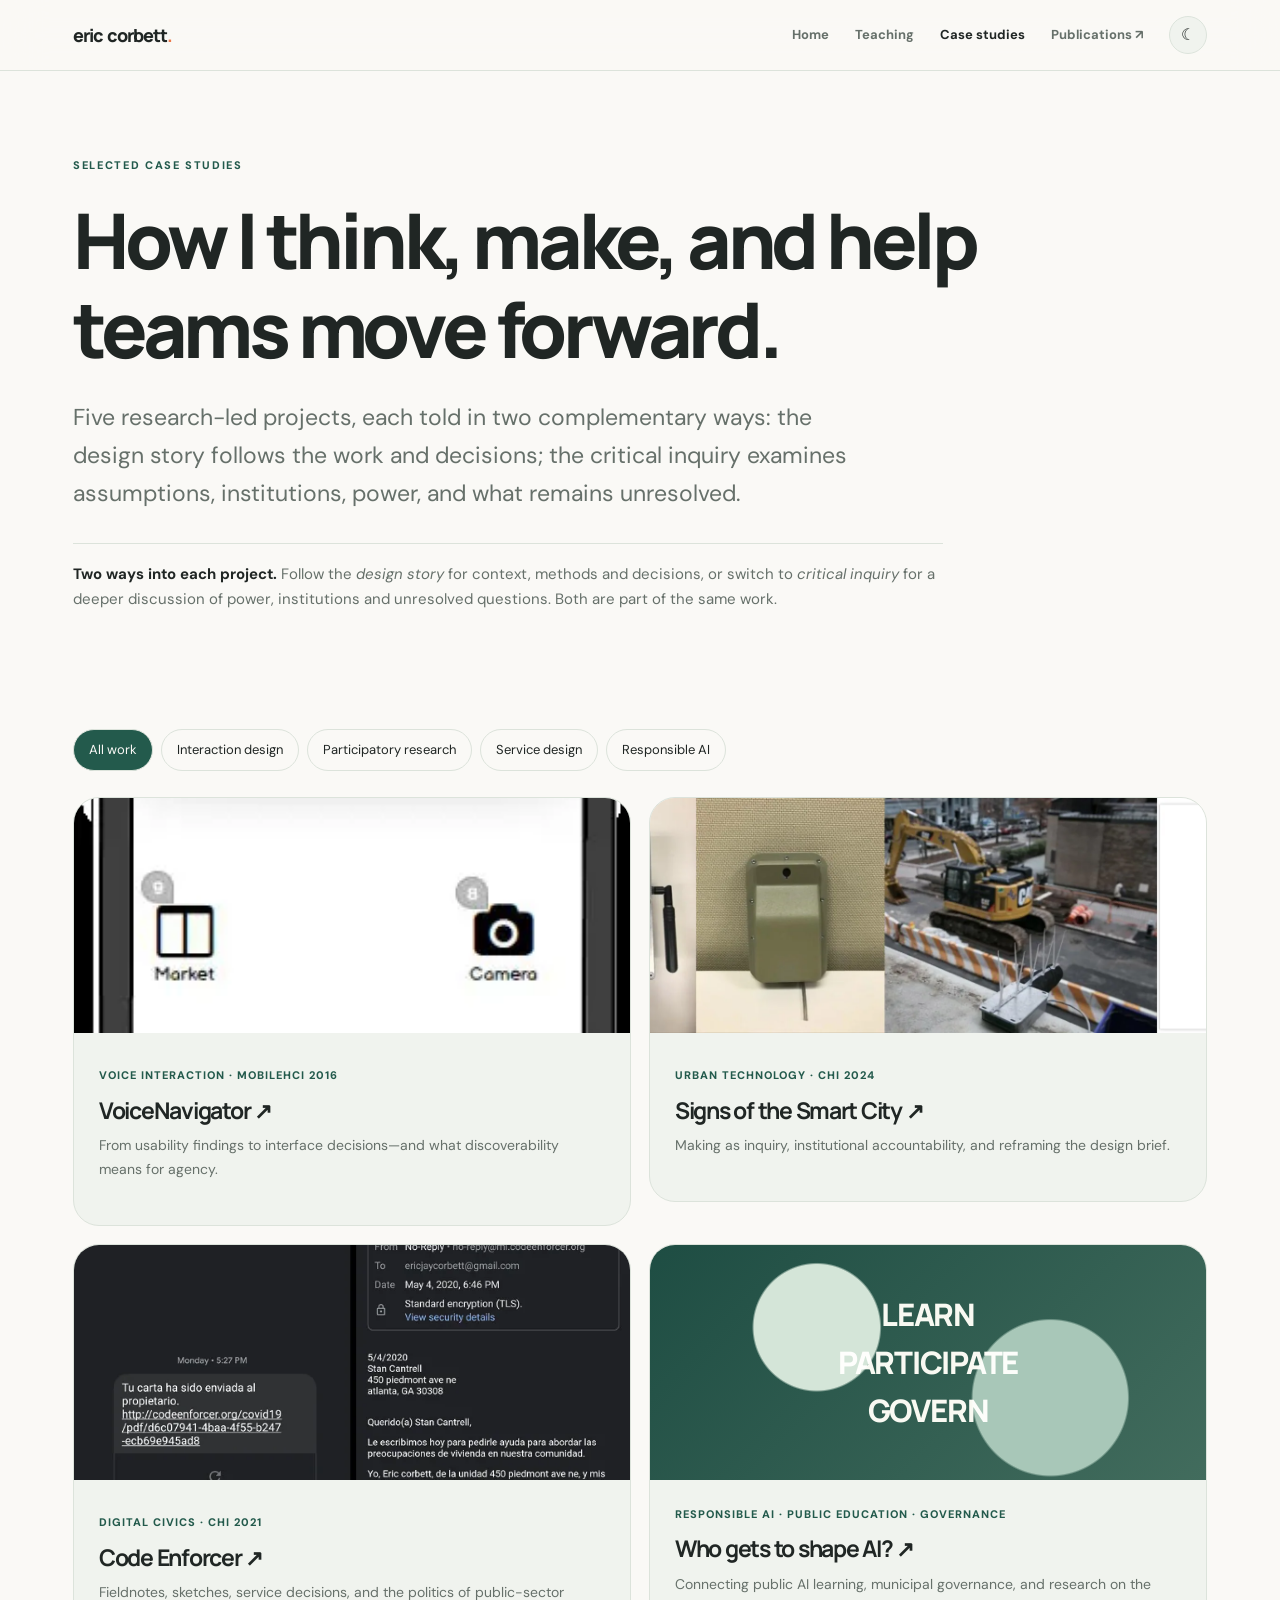
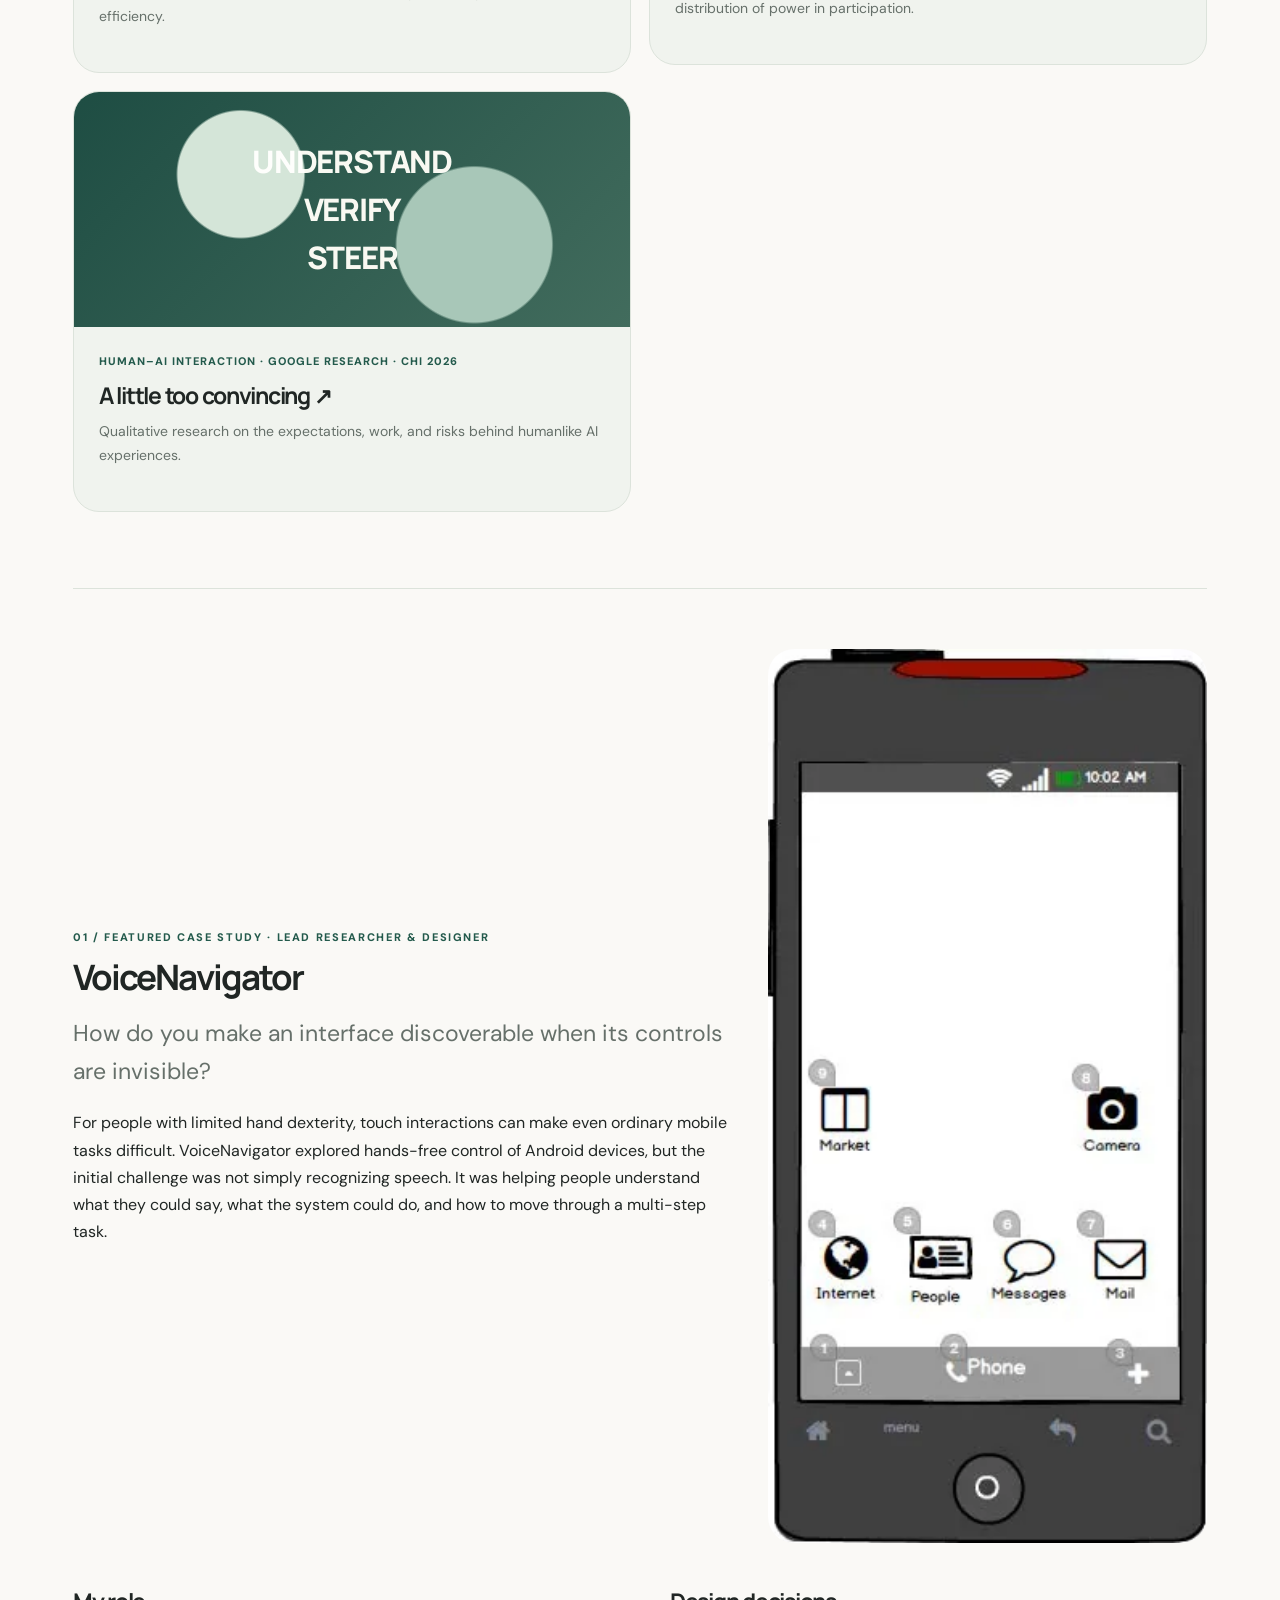
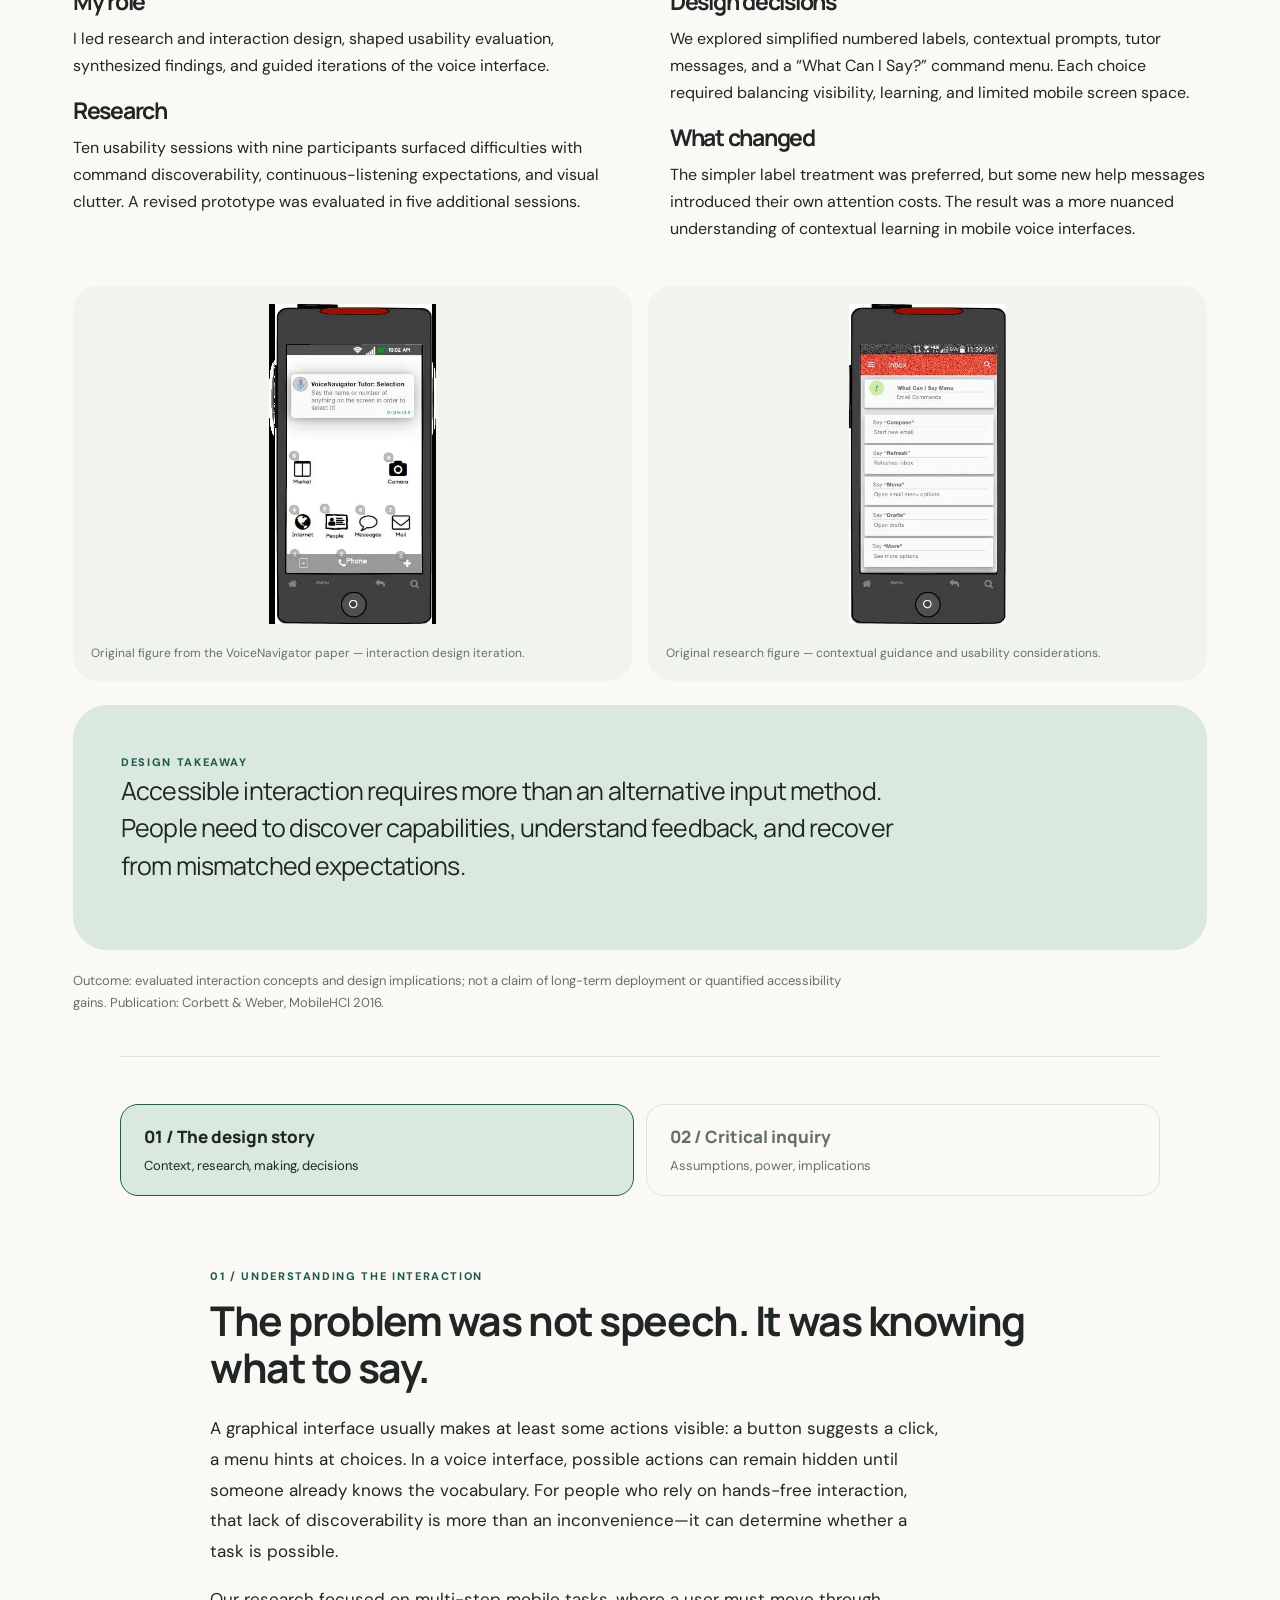
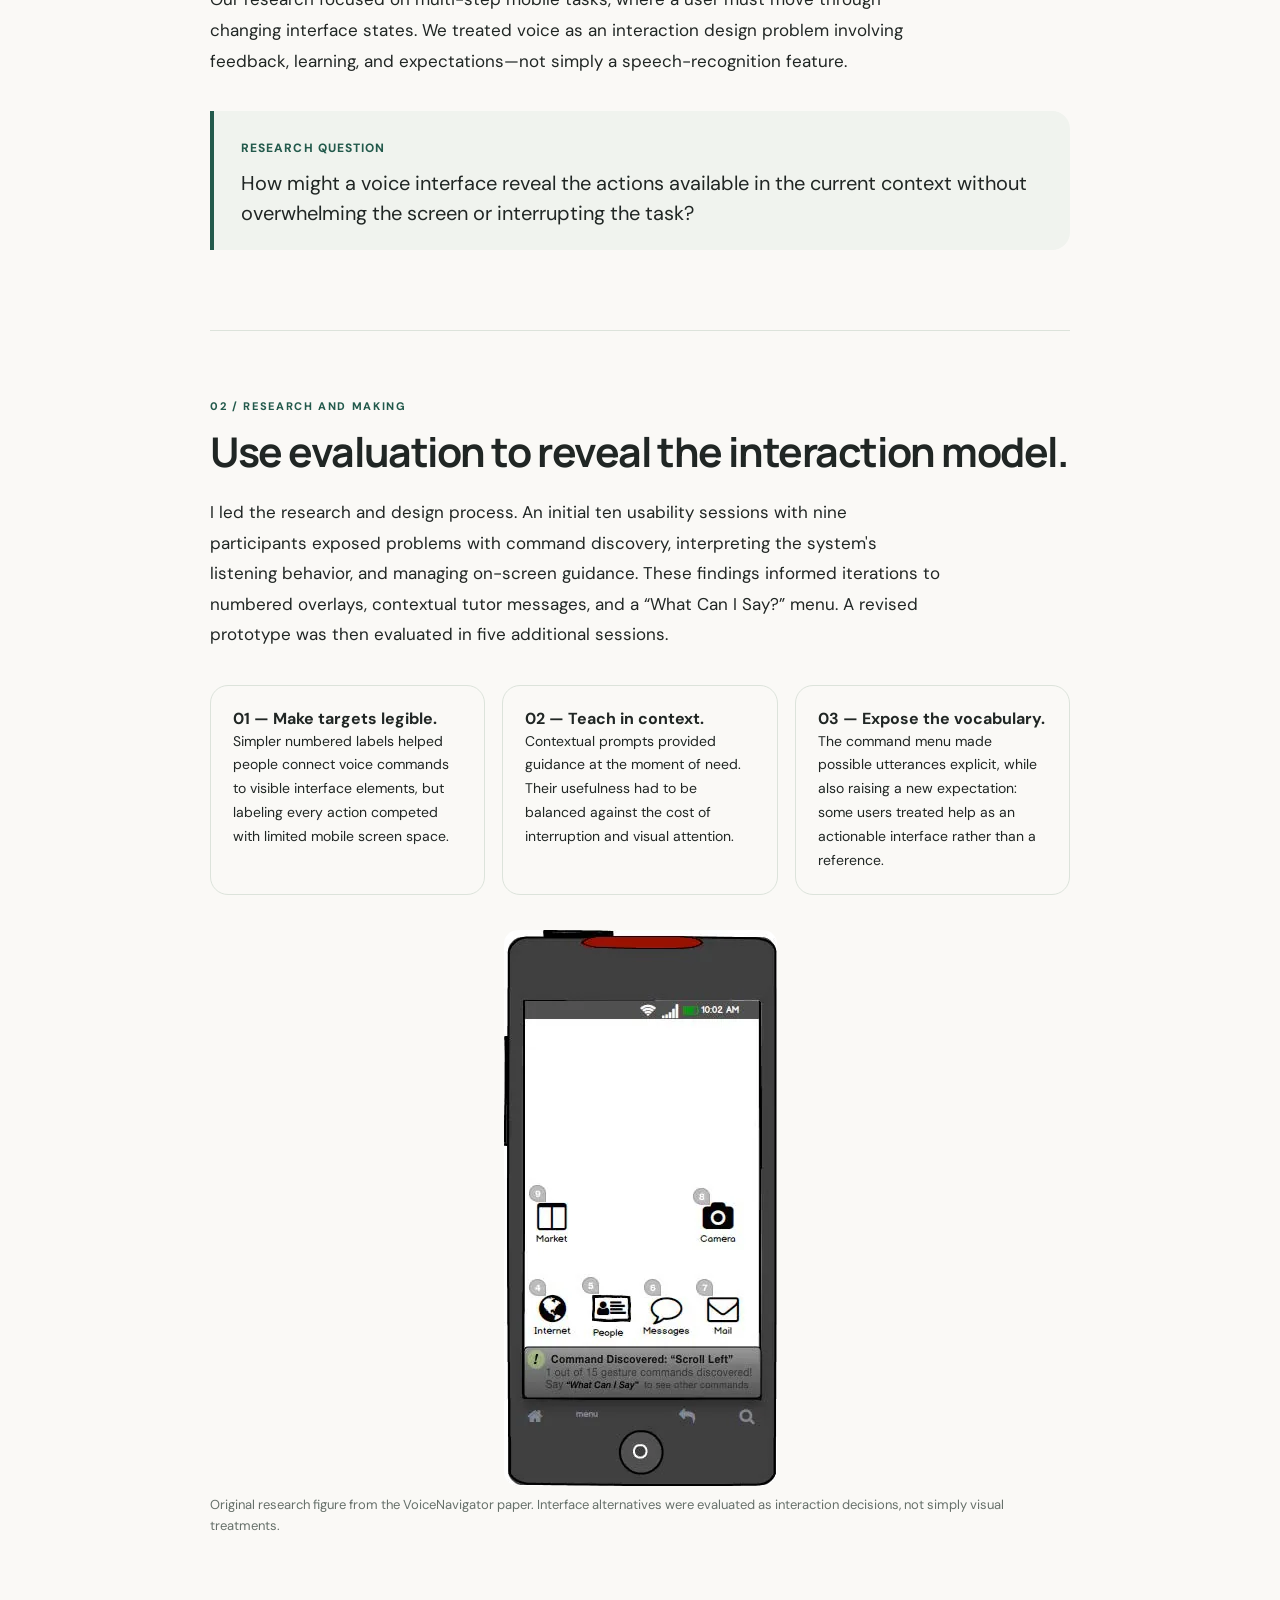
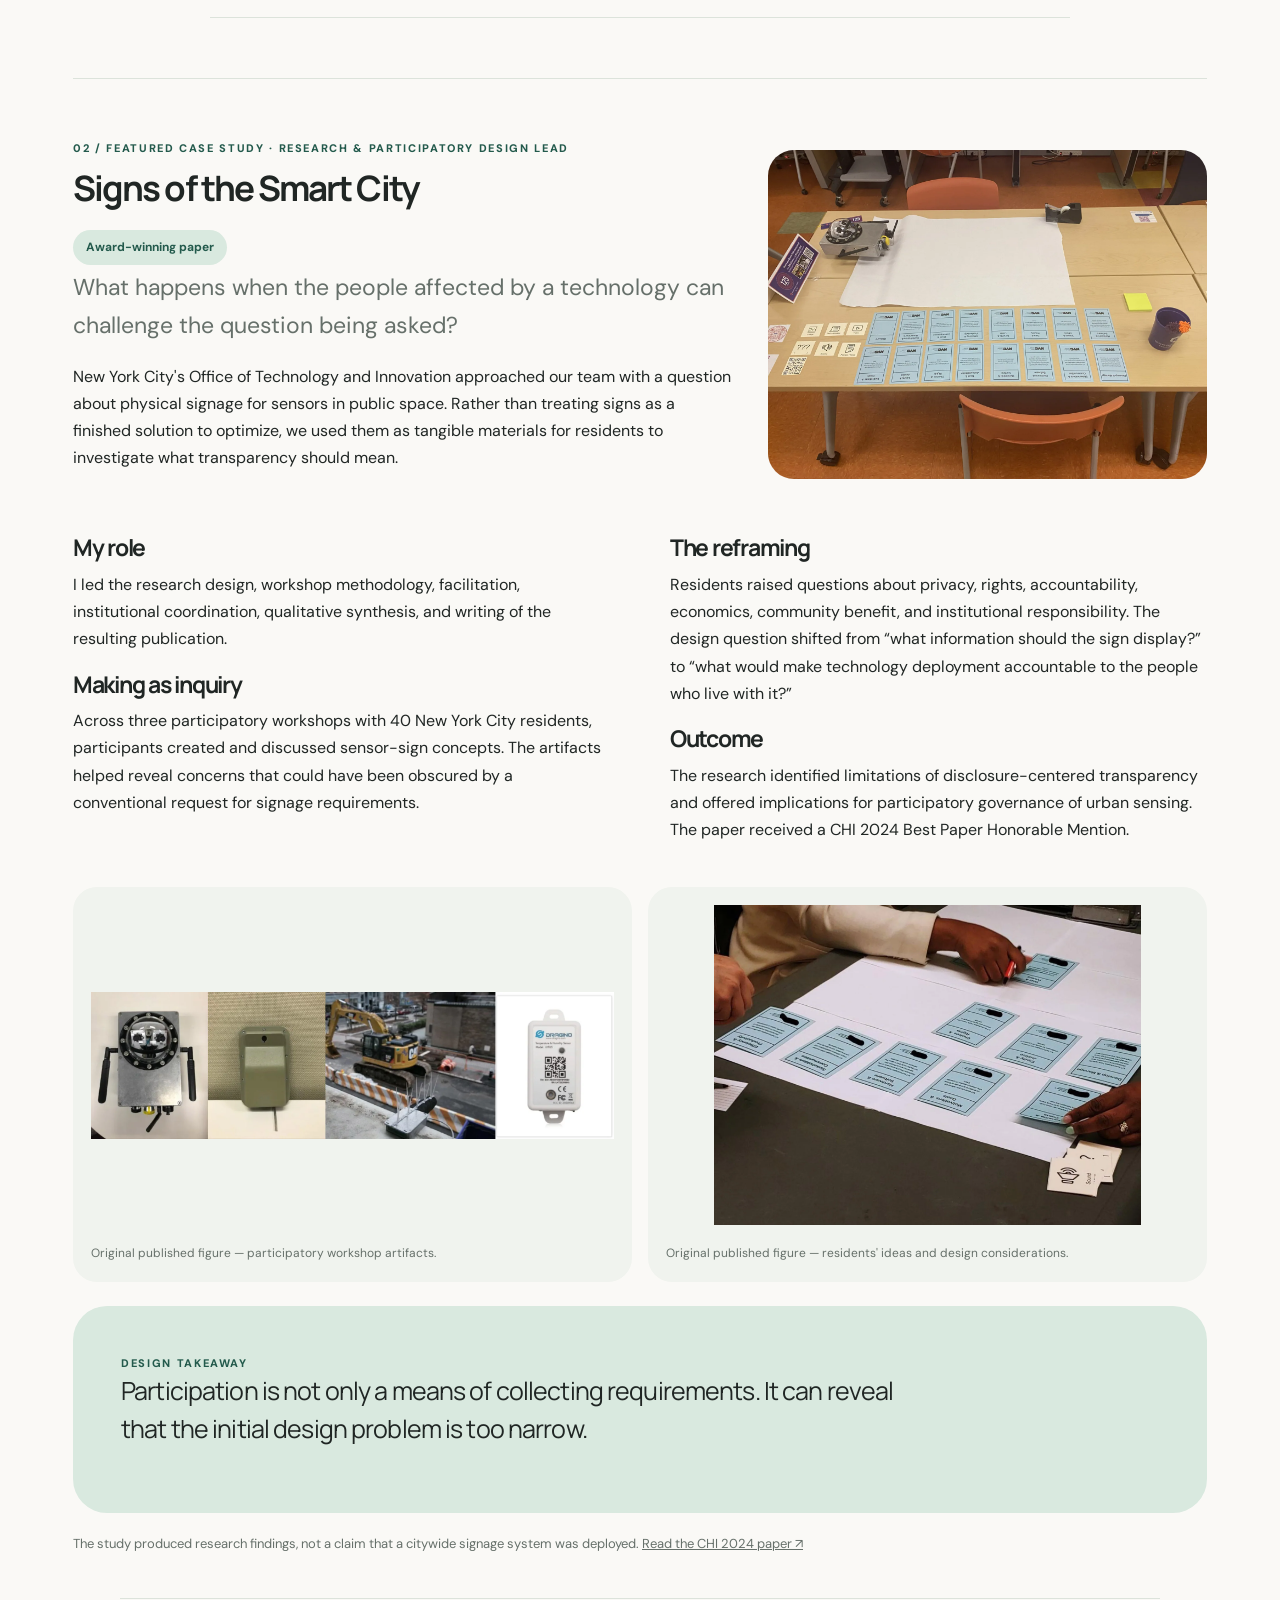
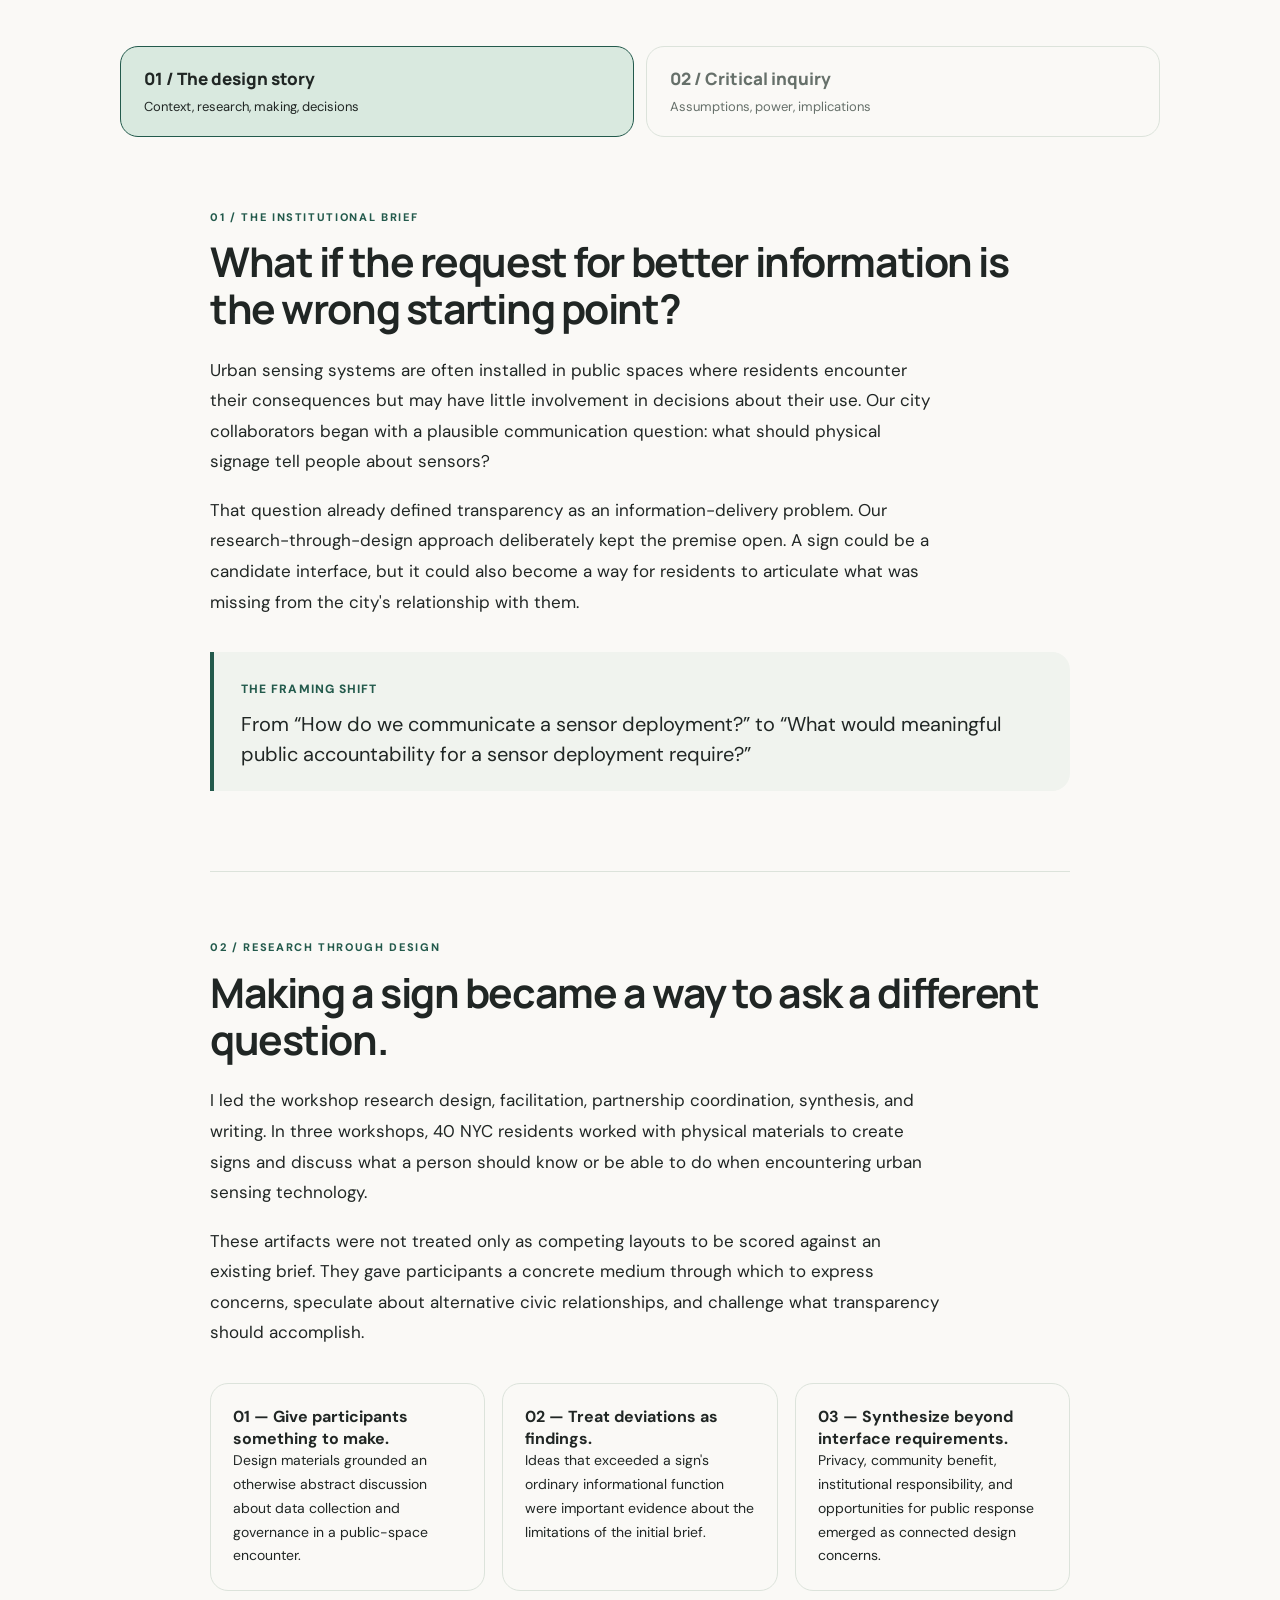
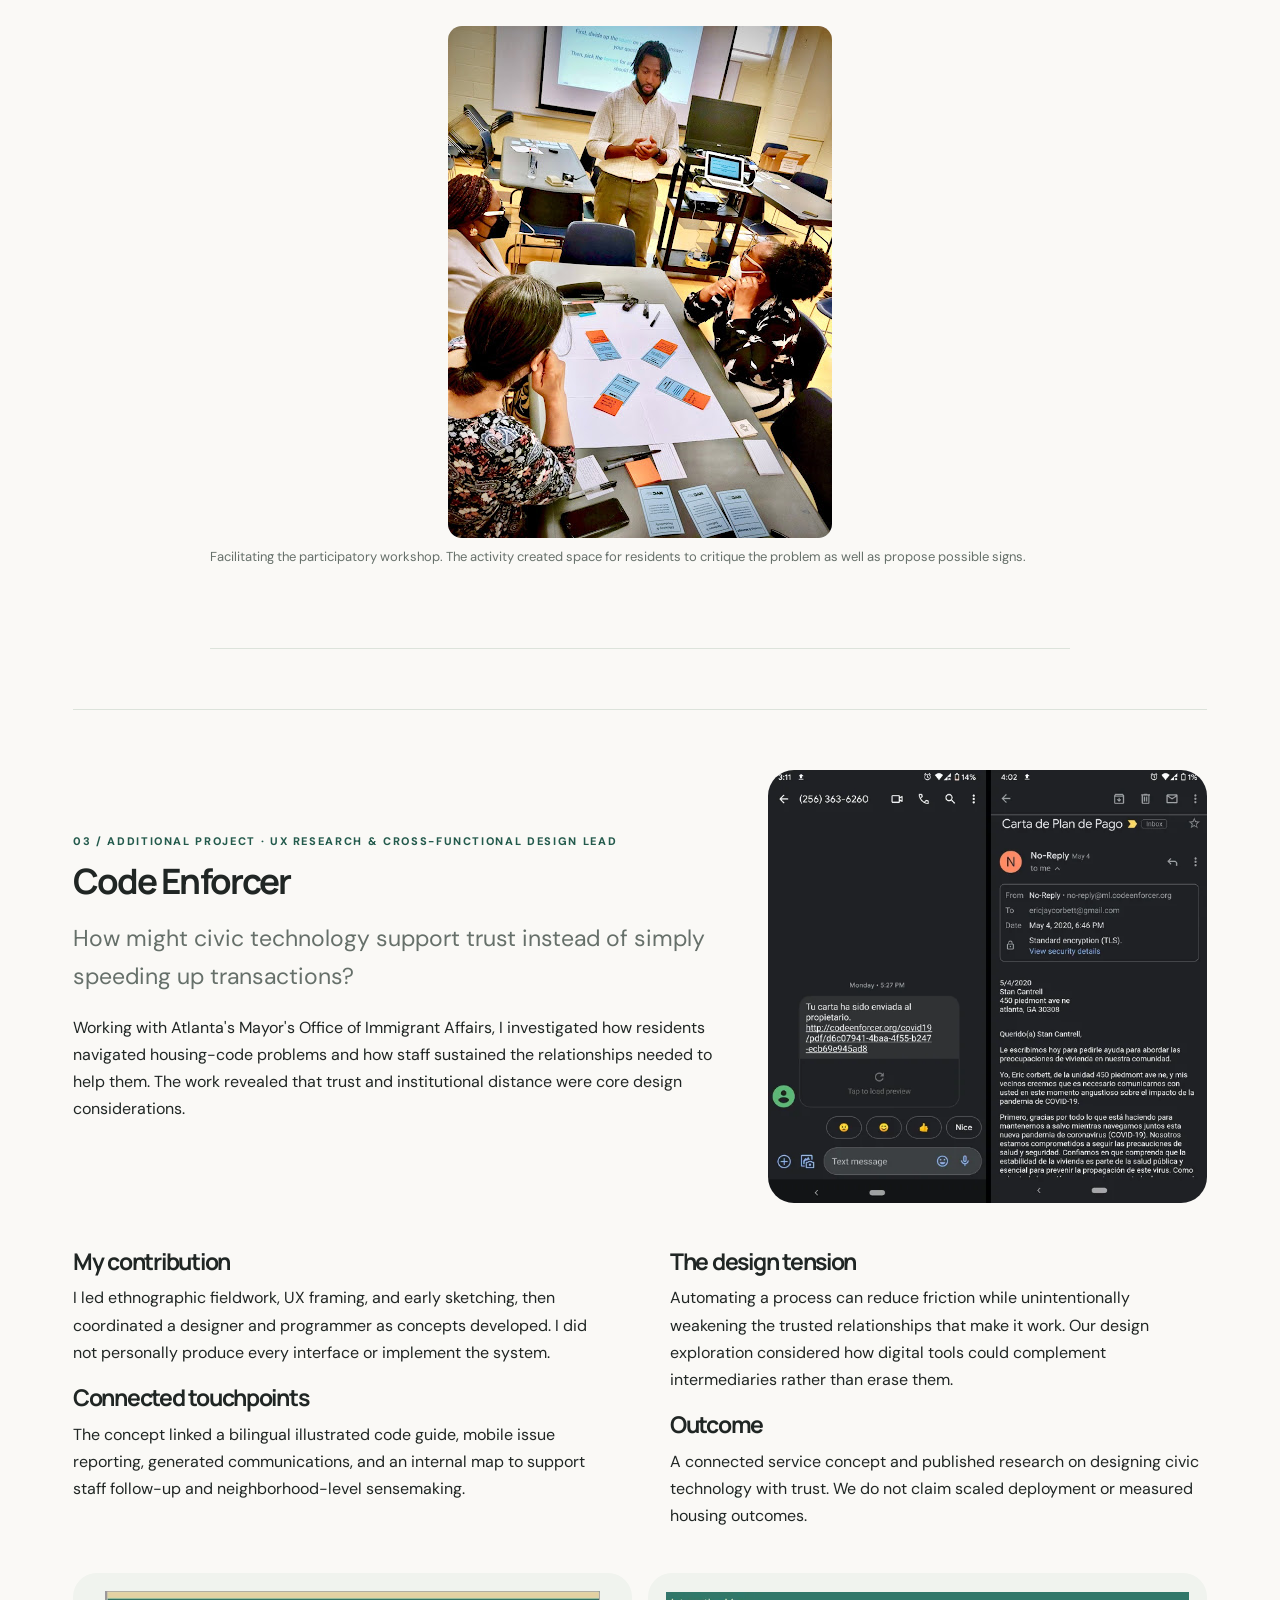
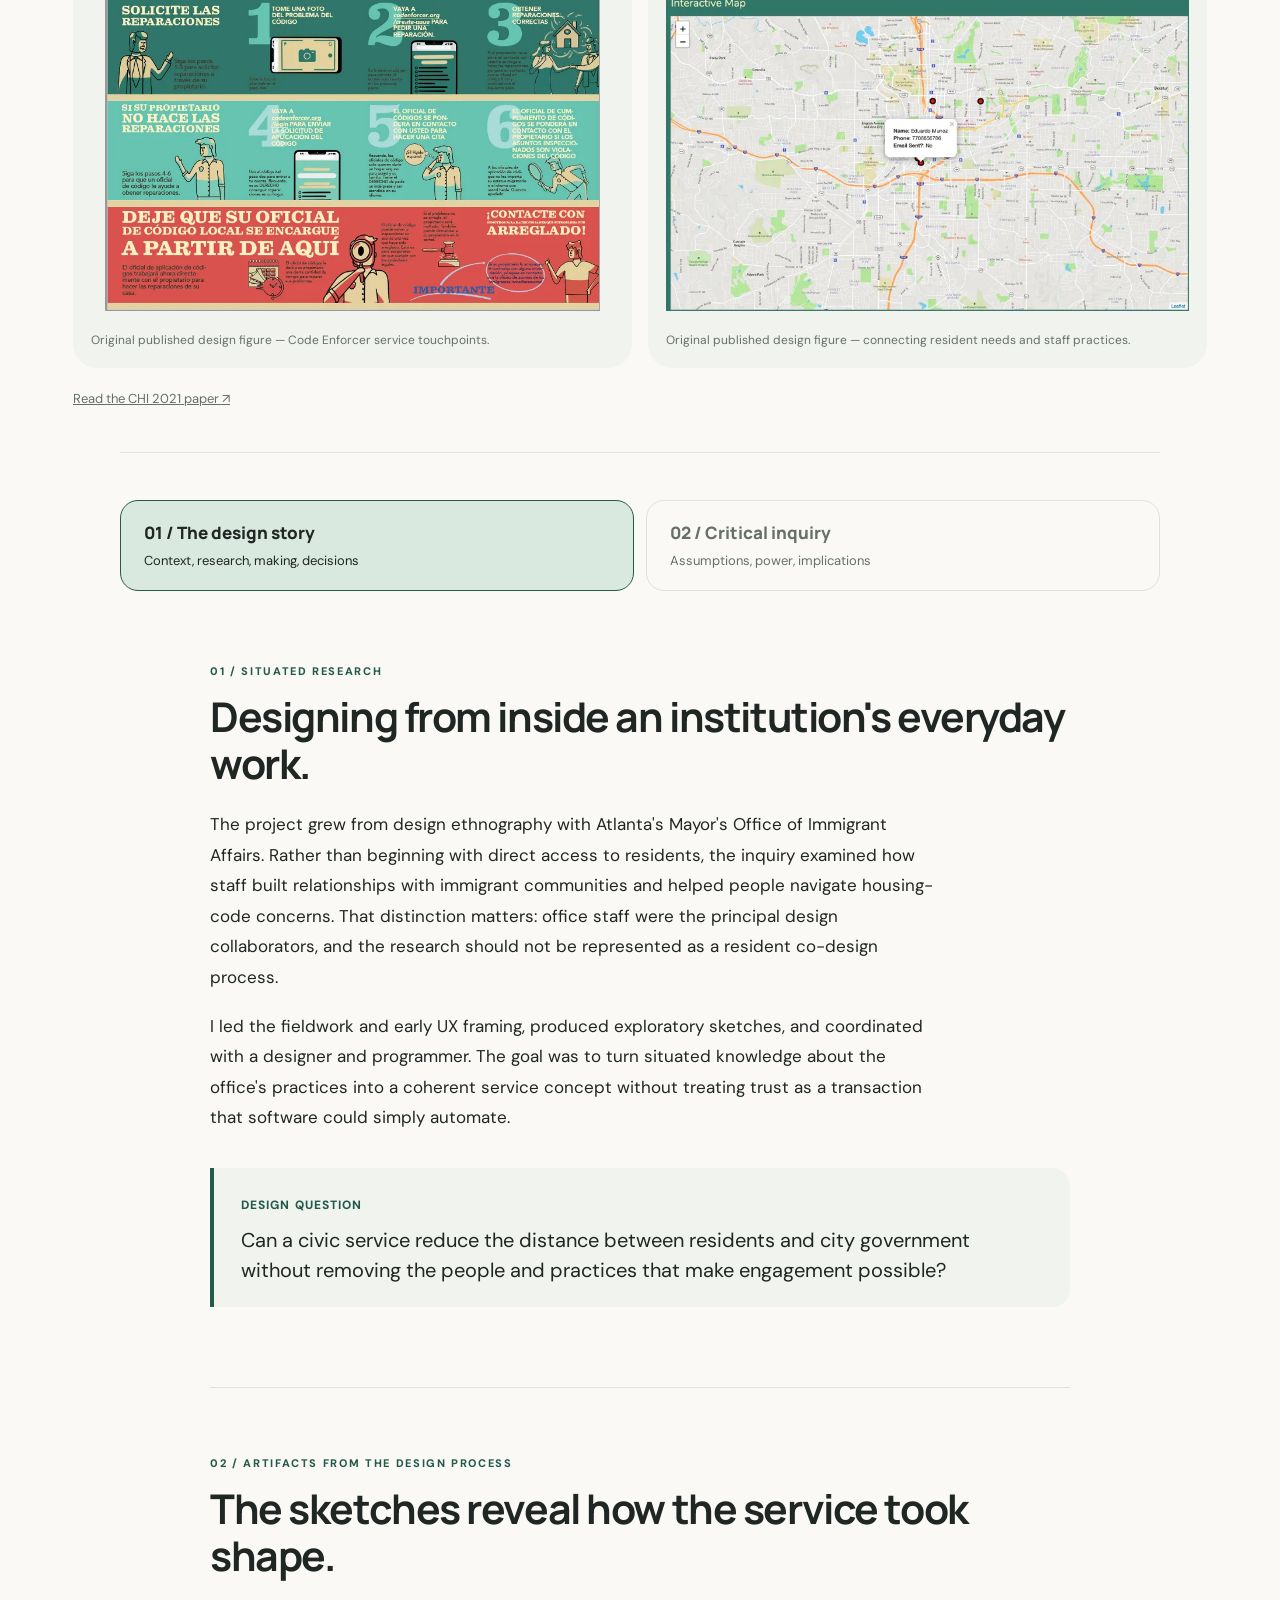
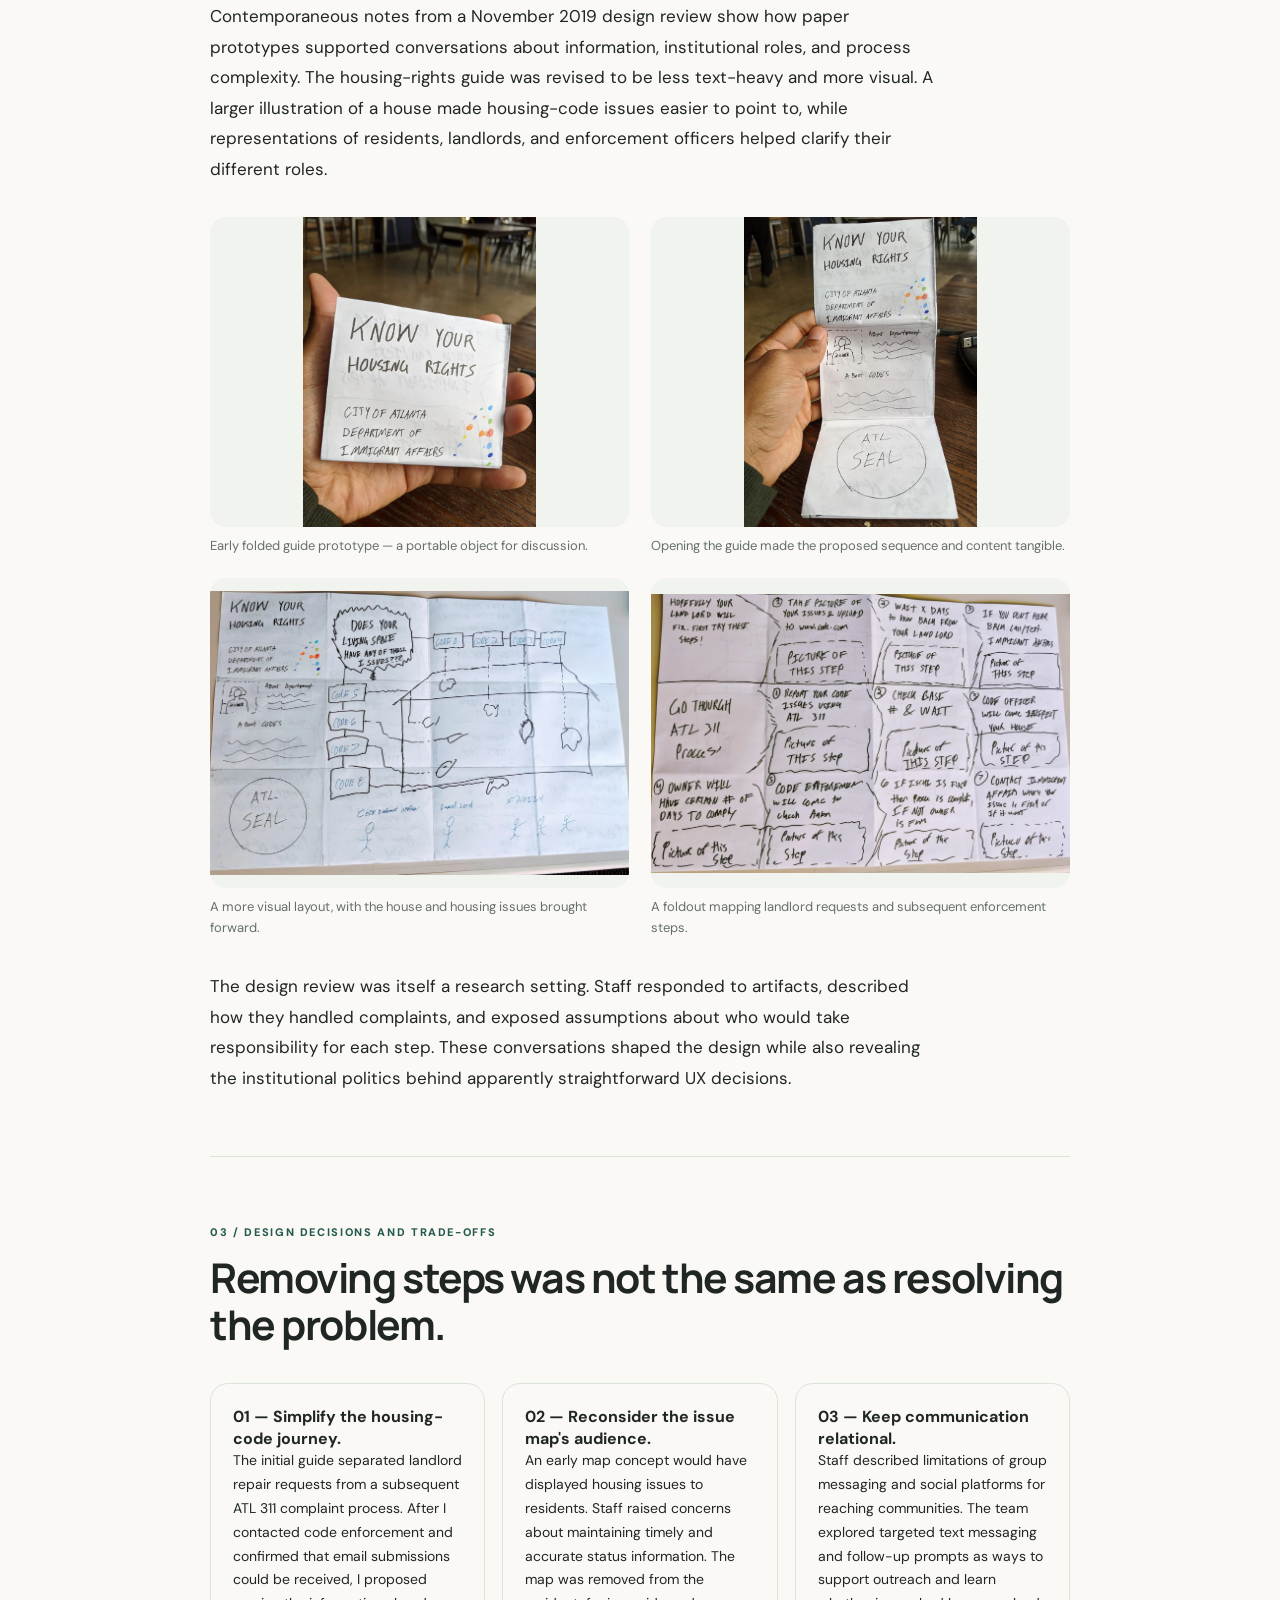
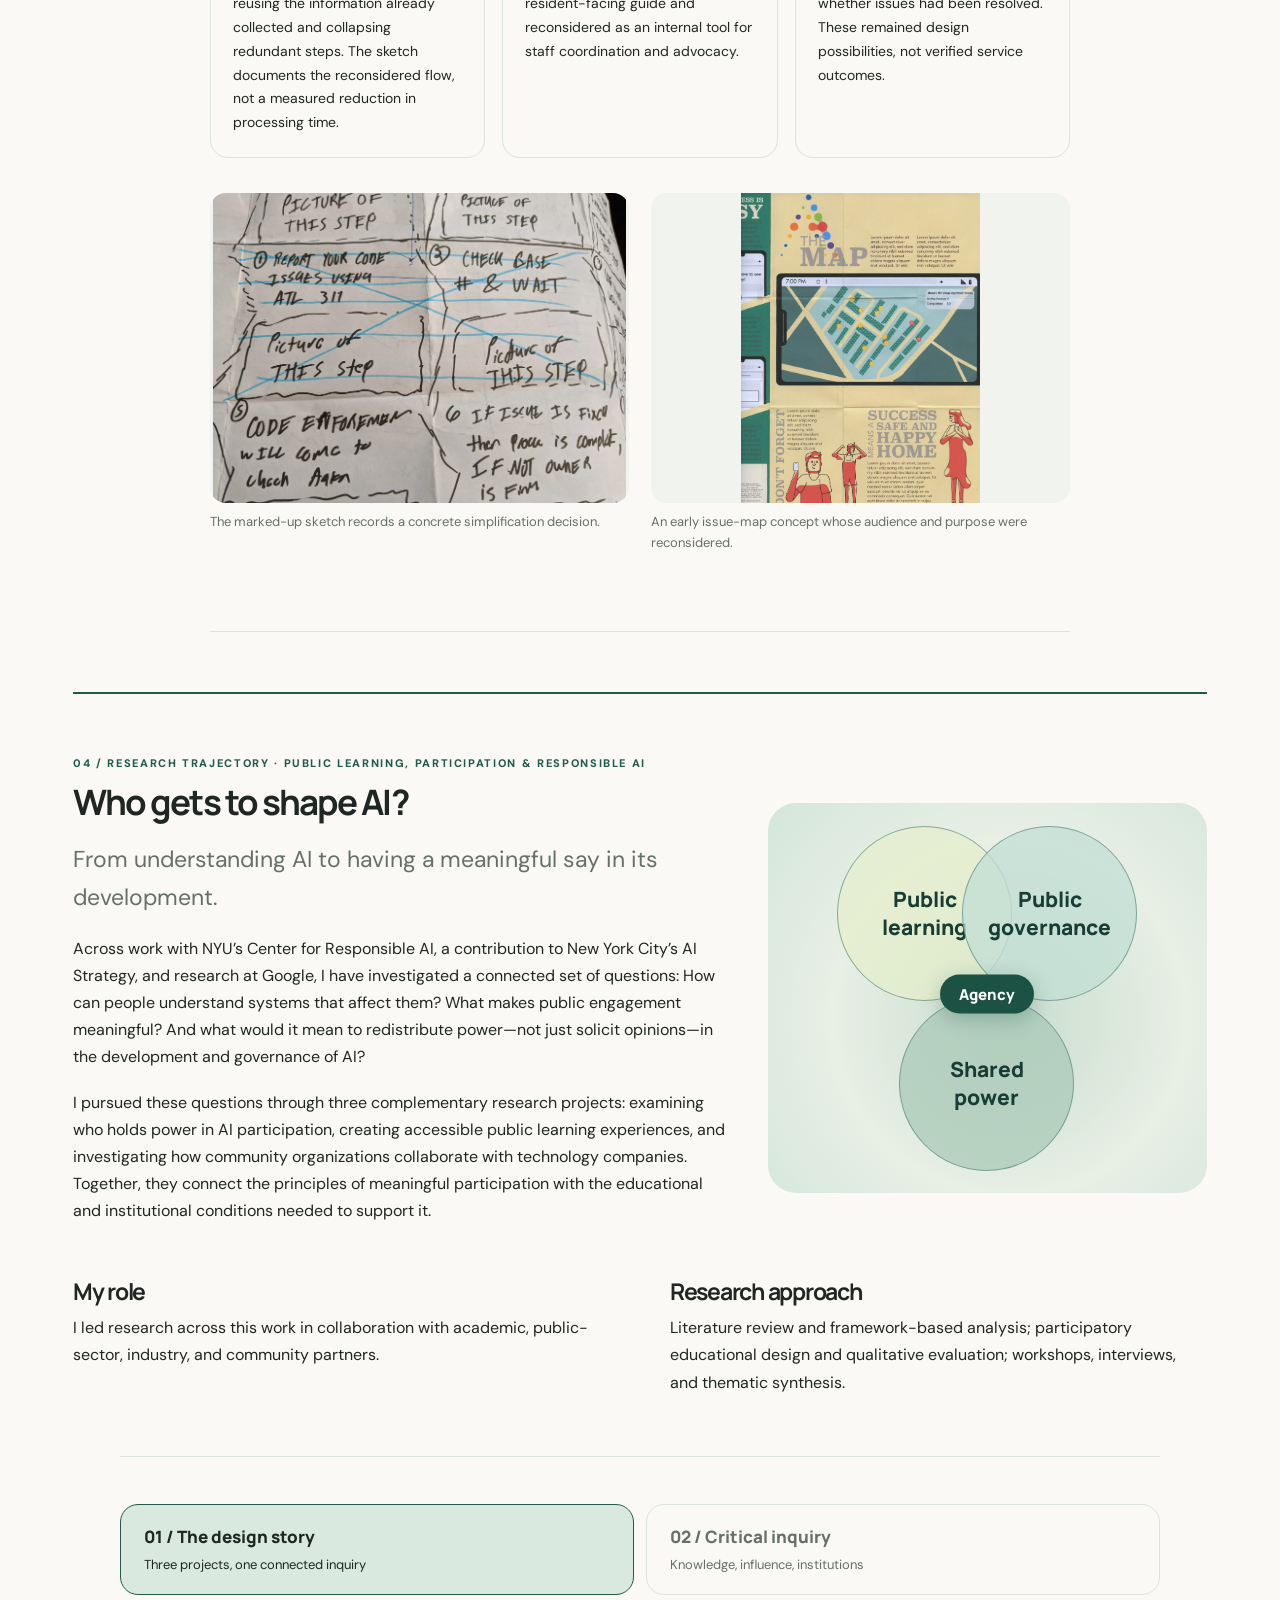
==== Website/case-studies.html @ 618e0eab "Simplify award mentions for Signs and community–industry research" ====
<!DOCTYPE html>

<html lang="en"><head><meta charset="utf-8"/><meta content="width=device-width, initial-scale=1" name="viewport"/><meta content="Eric Corbett — research-led interaction design, responsible AI, civic technology, and teaching." name="description"/><title>Case studies — Eric Corbett</title><link href="style.css" rel="stylesheet"/></head><body><a class="skip" href="#content">Skip to content</a><header><nav aria-label="Main navigation" class="nav"><a class="brand" href="index.html">eric corbett<span style="color:var(--orange)">.</span></a><div class="navlinks"><a class="" href="index.html">Home</a><a class="" href="teaching.html">Teaching</a><a class="active" href="case-studies.html">Case studies</a><a href="https://scholar.google.com/citations?hl=en&amp;tzom=300&amp;user=MYGUc30AAAAJ&amp;authuser=1" rel="noopener" target="_blank">Publications ↗</a></div><button aria-label="Toggle color theme" class="round" id="theme">☾</button></nav></header><main id="content"><section class="pagehero"><div class="eyebrow">Selected case studies</div><h1>How I think, make, and help teams move forward.</h1><p class="lead">Five research-led projects, each told in two complementary ways: the design story follows the work and decisions; the critical inquiry examines assumptions, institutions, power, and what remains unresolved.</p><div class="layer-explainer"><strong>Two ways into each project.</strong> Follow the <em>design story</em> for context, methods and decisions, or switch to <em>critical inquiry</em> for a deeper discussion of power, institutions and unresolved questions. Both are part of the same work.</div></section><section><div aria-label="Filter projects" class="filterbar"><button aria-pressed="true" class="filter" data-filter="all">All work</button><button aria-pressed="false" class="filter" data-filter="interaction">Interaction design</button><button aria-pressed="false" class="filter" data-filter="participatory">Participatory research</button><button aria-pressed="false" class="filter" data-filter="service">Service design</button><button aria-pressed="false" class="filter" data-filter="governance">Responsible AI</button></div><div class="grid"><div data-tags="interaction"><article class="card"><a href="#voice"><img alt="Research figure illustrating VoiceNavigator" loading="lazy" src="assets/voice-p6-1.webp"/><div class="cardbody"><div class="meta">Voice interaction · MobileHCI 2016</div><h3>VoiceNavigator <span class="arrow">↗</span></h3><p>From usability findings to interface decisions—and what discoverability means for agency.</p></div></a></article></div><div data-tags="participatory"><article class="card"><a href="#signs"><img alt="Research figure illustrating Signs of the Smart City" loading="lazy" src="assets/signs-p5-1.webp"/><div class="cardbody"><div class="meta">Urban technology · CHI 2024</div><h3>Signs of the Smart City <span class="arrow">↗</span></h3><p>Making as inquiry, institutional accountability, and reframing the design brief.</p></div></a></article></div><div data-tags="service"><article class="card"><a href="#code"><img alt="Research figure illustrating Code Enforcer" loading="lazy" src="assets/code-p11-1.webp"/><div class="cardbody"><div class="meta">Digital civics · CHI 2021</div><h3>Code Enforcer <span class="arrow">↗</span></h3><p>Fieldnotes, sketches, service decisions, and the politics of public-sector efficiency.</p></div></a></article></div><div data-tags="participatory governance"><article class="card"><a href="#ai-public"><div aria-hidden="true" class="ai-card-art"><span>LEARN</span><span>PARTICIPATE</span><span>GOVERN</span></div><div class="cardbody"><div class="meta">Responsible AI · Public education · Governance</div><h3>Who gets to shape AI? <span class="arrow">↗</span></h3><p>Connecting public AI learning, municipal governance, and research on the distribution of power in participation.</p></div></a></article></div><div data-tags="interaction governance"><article class="card"><a href="#humanlikeness"><div aria-hidden="true" class="ai-card-art"><span>UNDERSTAND</span><span>VERIFY</span><span>STEER</span></div><div class="cardbody"><div class="meta">Human–AI interaction · Google Research · CHI 2026</div><h3>A little too convincing <span class="arrow">↗</span></h3><p>Qualitative research on the expectations, work, and risks behind humanlike AI experiences.</p></div></a></article></div></div></section><section class="case longform-case" id="voice"><div class="projecthero"><div><div class="eyebrow">01 / Featured case study · Lead researcher &amp; designer</div><h2>VoiceNavigator</h2><p class="lead">How do you make an interface discoverable when its controls are invisible?</p><p>For people with limited hand dexterity, touch interactions can make even ordinary mobile tasks difficult. VoiceNavigator explored hands-free control of Android devices, but the initial challenge was not simply recognizing speech. It was helping people understand what they could say, what the system could do, and how to move through a multi-step task.</p></div><img alt="Original VoiceNavigator figure from the MobileHCI research paper" src="assets/voice-p3-1.webp"/></div><div class="split" style="margin-top:45px"><div><h3>My role</h3><p>I led research and interaction design, shaped usability evaluation, synthesized findings, and guided iterations of the voice interface.</p><h3>Research</h3><p>Ten usability sessions with nine participants surfaced difficulties with command discoverability, continuous-listening expectations, and visual clutter. A revised prototype was evaluated in five additional sessions.</p></div><div><h3>Design decisions</h3><p>We explored simplified numbered labels, contextual prompts, tutor messages, and a “What Can I Say?” command menu. Each choice required balancing visibility, learning, and limited mobile screen space.</p><h3>What changed</h3><p>The simpler label treatment was preferred, but some new help messages introduced their own attention costs. The result was a more nuanced understanding of contextual learning in mobile voice interfaces.</p></div></div><div class="gallery"><figure><img alt="VoiceNavigator research figure showing interface iteration" src="assets/voice-p6-1.webp"/><figcaption>Original figure from the VoiceNavigator paper — interaction design iteration.</figcaption></figure><figure><img alt="VoiceNavigator research figure showing evaluation or contextual help" src="assets/voice-p7-1.webp"/><figcaption>Original research figure — contextual guidance and usability considerations.</figcaption></figure></div><div class="statement" style="margin-top:24px"><div class="eyebrow">Design takeaway</div><p>Accessible interaction requires more than an alternative input method. People need to discover capabilities, understand feedback, and recover from mismatched expectations.</p></div><p class="note" style="margin-top:20px">Outcome: evaluated interaction concepts and design implications; not a claim of long-term deployment or quantified accessibility gains. Publication: Corbett &amp; Weber, MobileHCI 2016.</p><div class="longform-content"><div aria-label="Choose how to read voice case study" class="layer-switch" role="group"><button aria-pressed="true" class="layer-button" data-layer-target="voice-design" type="button">01 / The design story <small>Context, research, making, decisions</small></button><button aria-pressed="false" class="layer-button" data-layer-target="voice-critical" type="button">02 / Critical inquiry <small>Assumptions, power, implications</small></button></div><div class="layer-panel" data-layer-group="voice" id="voice-design"><div class="editorial-section" id="voice-question"><div class="eyebrow">01 / Understanding the interaction</div><h3>The problem was not speech. It was knowing what to say.</h3><p>A graphical interface usually makes at least some actions visible: a button suggests a click, a menu hints at choices. In a voice interface, possible actions can remain hidden until someone already knows the vocabulary. For people who rely on hands-free interaction, that lack of discoverability is more than an inconvenience—it can determine whether a task is possible.</p><p>Our research focused on multi-step mobile tasks, where a user must move through changing interface states. We treated voice as an interaction design problem involving feedback, learning, and expectations—not simply a speech-recognition feature.</p><aside class="critical-aside"><span>Research question</span><p>How might a voice interface reveal the actions available in the current context without overwhelming the screen or interrupting the task?</p></aside></div><div class="editorial-section" id="voice-method"><div class="eyebrow">02 / Research and making</div><h3>Use evaluation to reveal the interaction model.</h3><p>I led the research and design process. An initial ten usability sessions with nine participants exposed problems with command discovery, interpreting the system's listening behavior, and managing on-screen guidance. These findings informed iterations to numbered overlays, contextual tutor messages, and a “What Can I Say?” menu. A revised prototype was then evaluated in five additional sessions.</p><div class="decision-list"><div><strong>01 — Make targets legible.</strong><p>Simpler numbered labels helped people connect voice commands to visible interface elements, but labeling every action competed with limited mobile screen space.</p></div><div><strong>02 — Teach in context.</strong><p>Contextual prompts provided guidance at the moment of need. Their usefulness had to be balanced against the cost of interruption and visual attention.</p></div><div><strong>03 — Expose the vocabulary.</strong><p>The command menu made possible utterances explicit, while also raising a new expectation: some users treated help as an actionable interface rather than a reference.</p></div></div><figure class="editorial-figure"><img alt="Original published VoiceNavigator interface research figure" loading="lazy" src="assets/voice-p6-2.webp"/><figcaption>Original research figure from the VoiceNavigator paper. Interface alternatives were evaluated as interaction decisions, not simply visual treatments.</figcaption></figure></div></div><div class="layer-panel" data-layer-group="voice" hidden="" id="voice-critical"><div class="editorial-section" id="voice-critical"><div class="eyebrow">03 / Critical perspective</div><h3>Accessibility is also a question of what the system makes knowable.</h3><p>The familiar design principle of making actions visible becomes difficult when an interface is operated by speech. Voice commands can be invisible, and a user may not know whether a failed attempt reflects recognition, unavailable functionality, or an incorrect mental model. The interface therefore has a responsibility to communicate its boundaries and offer recoverable paths forward.</p><p>This is one reason the project remains relevant to my later work on AI-mediated interaction. Systems that accept open-ended language can feel flexible while concealing their actual capabilities. Good interaction design needs to help people form calibrated expectations, rather than merely invite them to try.</p><p class="note">This connection to contemporary AI interfaces is a present-day interpretation of the design implications, not a claim that the 2016 study evaluated generative AI or agentic systems.</p></div><div class="editorial-section" id="voice-reflection"><div class="eyebrow">04 / What the project taught me</div><h3>Designing for agency means designing for discovery and recovery.</h3><p>The work produced evaluated concepts and a clearer account of the trade-offs between discoverability, learning, and interface complexity. It did not establish long-term use or deployment at scale. Its enduring lesson for me is that an alternative input method is only accessible when people can understand how to use it and how the system responds.</p></div></div></div></section><section class="case longform-case" id="signs"><div class="projecthero"><div><div class="eyebrow">02 / Featured case study · Research &amp; participatory design lead</div><h2>Signs of the Smart City</h2><p class="pill">Award-winning paper</p><p class="lead">What happens when the people affected by a technology can challenge the question being asked?</p><p>New York City's Office of Technology and Innovation approached our team with a question about physical signage for sensors in public space. Rather than treating signs as a finished solution to optimize, we used them as tangible materials for residents to investigate what transparency should mean.</p></div><img alt="Original Signs of the Smart City research figure from CHI 2024" src="assets/signs-p4-1.webp"/></div><div class="split" style="margin-top:45px"><div><h3>My role</h3><p>I led the research design, workshop methodology, facilitation, institutional coordination, qualitative synthesis, and writing of the resulting publication.</p><h3>Making as inquiry</h3><p>Across three participatory workshops with 40 New York City residents, participants created and discussed sensor-sign concepts. The artifacts helped reveal concerns that could have been obscured by a conventional request for signage requirements.</p></div><div><h3>The reframing</h3><p>Residents raised questions about privacy, rights, accountability, economics, community benefit, and institutional responsibility. The design question shifted from “what information should the sign display?” to “what would make technology deployment accountable to the people who live with it?”</p><h3>Outcome</h3><p>The research identified limitations of disclosure-centered transparency and offered implications for participatory governance of urban sensing. The paper received a CHI 2024 Best Paper Honorable Mention.</p></div></div><div class="gallery"><figure><img alt="Original workshop signage artifacts from Signs of the Smart City" src="assets/signs-p5-1.webp"/><figcaption>Original published figure — participatory workshop artifacts.</figcaption></figure><figure><img alt="Original Signs of the Smart City figure illustrating workshop outputs" src="assets/signs-p6-1.webp"/><figcaption>Original published figure — residents' ideas and design considerations.</figcaption></figure></div><div class="statement" style="margin-top:24px"><div class="eyebrow">Design takeaway</div><p>Participation is not only a means of collecting requirements. It can reveal that the initial design problem is too narrow.</p></div><p class="note" style="margin-top:20px">The study produced research findings, not a claim that a citywide signage system was deployed. <a href="https://doi.org/10.1145/3613904.3641931" rel="noopener" target="_blank">Read the CHI 2024 paper ↗</a></p><div class="longform-content"><div aria-label="Choose how to read signs case study" class="layer-switch" role="group"><button aria-pressed="true" class="layer-button" data-layer-target="signs-design" type="button">01 / The design story <small>Context, research, making, decisions</small></button><button aria-pressed="false" class="layer-button" data-layer-target="signs-critical" type="button">02 / Critical inquiry <small>Assumptions, power, implications</small></button></div><div class="layer-panel" data-layer-group="signs" id="signs-design"><div class="editorial-section" id="signs-context"><div class="eyebrow">01 / The institutional brief</div><h3>What if the request for better information is the wrong starting point?</h3><p>Urban sensing systems are often installed in public spaces where residents encounter their consequences but may have little involvement in decisions about their use. Our city collaborators began with a plausible communication question: what should physical signage tell people about sensors?</p><p>That question already defined transparency as an information-delivery problem. Our research-through-design approach deliberately kept the premise open. A sign could be a candidate interface, but it could also become a way for residents to articulate what was missing from the city's relationship with them.</p><aside class="critical-aside"><span>The framing shift</span><p>From “How do we communicate a sensor deployment?” to “What would meaningful public accountability for a sensor deployment require?”</p></aside></div><div class="editorial-section" id="signs-method"><div class="eyebrow">02 / Research through design</div><h3>Making a sign became a way to ask a different question.</h3><p>I led the workshop research design, facilitation, partnership coordination, synthesis, and writing. In three workshops, 40 NYC residents worked with physical materials to create signs and discuss what a person should know or be able to do when encountering urban sensing technology.</p><p>These artifacts were not treated only as competing layouts to be scored against an existing brief. They gave participants a concrete medium through which to express concerns, speculate about alternative civic relationships, and challenge what transparency should accomplish.</p><div class="decision-list"><div><strong>01 — Give participants something to make.</strong><p>Design materials grounded an otherwise abstract discussion about data collection and governance in a public-space encounter.</p></div><div><strong>02 — Treat deviations as findings.</strong><p>Ideas that exceeded a sign's ordinary informational function were important evidence about the limitations of the initial brief.</p></div><div><strong>03 — Synthesize beyond interface requirements.</strong><p>Privacy, community benefit, institutional responsibility, and opportunities for public response emerged as connected design concerns.</p></div></div><figure class="editorial-figure"><img alt="Eric facilitating a participatory urban sensing workshop around a table of physical design materials" loading="lazy" src="assets/workshop-facilitation.jpg"/><figcaption>Facilitating the participatory workshop. The activity created space for residents to critique the problem as well as propose possible signs.</figcaption></figure></div></div><div class="layer-panel" data-layer-group="signs" hidden="" id="signs-critical"><div class="editorial-section" id="signs-critical"><div class="eyebrow">03 / Critical perspective</div><h3>Transparency is not the same as accountability.</h3><p>Disclosure is valuable, but information alone does not determine whether people can challenge an institution's decisions. A sign may tell residents that a sensor exists without addressing who authorized it, who benefits, how data is used, or what avenues for contestation exist.</p><p>Our analysis therefore treats transparency as a social and political relation, not only an interface property. The project suggests that participatory design can help residents question whether a technology should be deployed, how it should be governed, and what responsibilities its operators carry.</p><p>This is the academic contribution I would foreground on a research-oriented website: the work is simultaneously an exploration of signage as an interaction medium and a critique of the assumption that greater disclosure automatically produces public trust.</p><p class="note">These are interpretations of the participatory inquiry, not evidence that any particular governance reform was implemented.</p></div><div class="editorial-section" id="signs-reflection"><div class="eyebrow">04 / Design leadership and learning</div><h3>Sometimes the most valuable prototype changes the brief.</h3><p>Leading the project required balancing a city partner's practical question with a research process open to more fundamental challenges. Rather than promise a definitive signage system, we produced a set of findings about the limits and opportunities of transparency and the role of participatory design in reframing civic technology.</p><p>The resulting CHI 2024 paper received a Best Paper Honorable Mention. For my design practice, the lasting lesson is that prototyping and participation can produce knowledge that a conventional requirements process might never solicit.</p></div></div></div></section><section class="case longform-case" id="code"><div class="projecthero"><div><div class="eyebrow">03 / Additional project · UX research &amp; cross-functional design lead</div><h2>Code Enforcer</h2><p class="lead">How might civic technology support trust instead of simply speeding up transactions?</p><p>Working with Atlanta's Mayor's Office of Immigrant Affairs, I investigated how residents navigated housing-code problems and how staff sustained the relationships needed to help them. The work revealed that trust and institutional distance were core design considerations.</p></div><img alt="Original Code Enforcer interface and service research figure" src="assets/code-p11-1.webp"/></div><div class="split" style="margin-top:45px"><div><h3>My contribution</h3><p>I led ethnographic fieldwork, UX framing, and early sketching, then coordinated a designer and programmer as concepts developed. I did not personally produce every interface or implement the system.</p><h3>Connected touchpoints</h3><p>The concept linked a bilingual illustrated code guide, mobile issue reporting, generated communications, and an internal map to support staff follow-up and neighborhood-level sensemaking.</p></div><div><h3>The design tension</h3><p>Automating a process can reduce friction while unintentionally weakening the trusted relationships that make it work. Our design exploration considered how digital tools could complement intermediaries rather than erase them.</p><h3>Outcome</h3><p>A connected service concept and published research on designing civic technology with trust. We do not claim scaled deployment or measured housing outcomes.</p></div></div><div class="gallery"><figure><img alt="Original Code Enforcer design artifact" src="assets/code-p12-1.webp"/><figcaption>Original published design figure — Code Enforcer service touchpoints.</figcaption></figure><figure><img alt="Original Code Enforcer design artifact and issue map" src="assets/code-p13-1.webp"/><figcaption>Original published design figure — connecting resident needs and staff practices.</figcaption></figure></div><p class="note" style="margin-top:20px"><a href="https://doi.org/10.1145/3411764.3445341" rel="noopener" target="_blank">Read the CHI 2021 paper ↗</a></p><div class="longform-content"><div aria-label="Choose how to read code case study" class="layer-switch" role="group"><button aria-pressed="true" class="layer-button" data-layer-target="code-design" type="button">01 / The design story <small>Context, research, making, decisions</small></button><button aria-pressed="false" class="layer-button" data-layer-target="code-critical" type="button">02 / Critical inquiry <small>Assumptions, power, implications</small></button></div><div class="layer-panel" data-layer-group="code" id="code-design"><div class="editorial-section" id="code-fieldwork"><div class="eyebrow">01 / Situated research</div><h3>Designing from inside an institution's everyday work.</h3><p>The project grew from design ethnography with Atlanta's Mayor's Office of Immigrant Affairs. Rather than beginning with direct access to residents, the inquiry examined how staff built relationships with immigrant communities and helped people navigate housing-code concerns. That distinction matters: office staff were the principal design collaborators, and the research should not be represented as a resident co-design process.</p><p>I led the fieldwork and early UX framing, produced exploratory sketches, and coordinated with a designer and programmer. The goal was to turn situated knowledge about the office's practices into a coherent service concept without treating trust as a transaction that software could simply automate.</p><aside class="critical-aside"><span>Design question</span><p>Can a civic service reduce the distance between residents and city government without removing the people and practices that make engagement possible?</p></aside></div><div class="editorial-section" id="code-artifacts"><div class="eyebrow">02 / Artifacts from the design process</div><h3>The sketches reveal how the service took shape.</h3><p>Contemporaneous notes from a November 2019 design review show how paper prototypes supported conversations about information, institutional roles, and process complexity. The housing-rights guide was revised to be less text-heavy and more visual. A larger illustration of a house made housing-code issues easier to point to, while representations of residents, landlords, and enforcement officers helped clarify their different roles.</p><div class="research-image-grid"><figure><img alt="Original folded Know Your Housing Rights paper guide prototype" loading="lazy" src="assets/code-notes-guide-cover.webp"/><figcaption>Early folded guide prototype — a portable object for discussion.</figcaption></figure><figure><img alt="Original opened paper guide showing its panels" loading="lazy" src="assets/code-notes-guide-open.webp"/><figcaption>Opening the guide made the proposed sequence and content tangible.</figcaption></figure><figure><img alt="Original sketch enlarging the house and code violation callouts" loading="lazy" src="assets/code-notes-housing-issues-sketch.webp"/><figcaption>A more visual layout, with the house and housing issues brought forward.</figcaption></figure><figure><img alt="Original hand-drawn multi-step process foldout" loading="lazy" src="assets/code-notes-process-flow-sketch.webp"/><figcaption>A foldout mapping landlord requests and subsequent enforcement steps.</figcaption></figure></div><p>The design review was itself a research setting. Staff responded to artifacts, described how they handled complaints, and exposed assumptions about who would take responsibility for each step. These conversations shaped the design while also revealing the institutional politics behind apparently straightforward UX decisions.</p></div><div class="editorial-section" id="code-decisions"><div class="eyebrow">03 / Design decisions and trade-offs</div><h3>Removing steps was not the same as resolving the problem.</h3><div class="decision-list"><div><strong>01 — Simplify the housing-code journey.</strong><p>The initial guide separated landlord repair requests from a subsequent ATL 311 complaint process. After I contacted code enforcement and confirmed that email submissions could be received, I proposed reusing the information already collected and collapsing redundant steps. The sketch documents the reconsidered flow, not a measured reduction in processing time.</p></div><div><strong>02 — Reconsider the issue map's audience.</strong><p>An early map concept would have displayed housing issues to residents. Staff raised concerns about maintaining timely and accurate status information. The map was removed from the resident-facing guide and reconsidered as an internal tool for staff coordination and advocacy.</p></div><div><strong>03 — Keep communication relational.</strong><p>Staff described limitations of group messaging and social platforms for reaching communities. The team explored targeted text messaging and follow-up prompts as ways to support outreach and learn whether issues had been resolved. These remained design possibilities, not verified service outcomes.</p></div></div><div class="research-image-grid"><figure><img alt="Original paper prototype showing ATL 311 steps crossed out in blue" loading="lazy" src="assets/code-notes-removed-311-steps.webp"/><figcaption>The marked-up sketch records a concrete simplification decision.</figcaption></figure><figure><img alt="Original early concept illustration for housing issue map" loading="lazy" src="assets/code-notes-issue-map-concept.webp"/><figcaption>An early issue-map concept whose audience and purpose were reconsidered.</figcaption></figure></div></div></div><div class="layer-panel" data-layer-group="code" hidden="" id="code-critical"><div class="editorial-section" id="code-critical"><div class="eyebrow">04 / Critical interpretation</div><h3>The tension between administrative efficiency and relational trust was the finding.</h3><p>One reading of the design is that it makes a difficult municipal process more usable. A second, more critical reading asks what happens when public institutions make services efficient by shifting responsibility onto residents. The research describes this tension through the idea of <em>trust as distance</em>: social, institutional, and power relations shape whether a service can be trusted, and those relations cannot be solved by interface polish alone.</p><p>My own fieldnotes are candid about moments when I advocated streamlining steps even as I questioned whether this might diminish the office's relational work. That tension is part of the design research, not something to edit out of the story. The same tools that could withdraw staff from direct mediation could also make it easier to maintain contact and follow up.</p><p>As a designer and researcher, I take this project as a reminder that a good workflow is not necessarily a good institutional arrangement. A service needs to be evaluated for what it enables, whose labor it changes, and what responsibilities it redistributes.</p><div class="statement"><div class="eyebrow">What the work contributed</div><p>A connected civic service concept and a research account of how trust, institutional distance, and public-service efficiency shape design decisions. No claim of scaled deployment or quantified housing outcomes.</p></div><p class="note">Evidence: original November 15, 2019 design-review notes and Corbett &amp; Le Dantec, CHI 2021. Staff names and personally identifying details from fieldnotes are intentionally excluded from the public narrative.</p></div></div></div></section><section class="case longform-case ai-case" id="ai-public"><div class="projecthero"><div><div class="eyebrow">04 / Research trajectory · Public learning, participation &amp; responsible AI</div><h2>Who gets to shape AI?</h2><p class="lead">From understanding AI to having a meaningful say in its development.</p><p>Across work with NYU’s Center for Responsible AI, a contribution to New York City’s AI Strategy, and research at Google, I have investigated a connected set of questions: How can people understand systems that affect them? What makes public engagement meaningful? And what would it mean to redistribute power—not just solicit opinions—in the development and governance of AI?</p><p>I pursued these questions through three complementary research projects: examining who holds power in AI participation, creating accessible public learning experiences, and investigating how community organizations collaborate with technology companies. Together, they connect the principles of meaningful participation with the educational and institutional conditions needed to support it.</p></div><div aria-label="Three overlapping themes: public learning, governance, and power in participation" class="ai-hero-graphic" role="img"><div class="ai-orbit one">Public<br/>learning</div><div class="ai-orbit two">Public<br/>governance</div><div class="ai-orbit three">Shared<br/>power</div><div class="ai-orbit-center">Agency</div></div></div>
<div class="split ai-facts"><div><h3>My role</h3><p>I led research across this work in collaboration with academic, public-sector, industry, and community partners.</p></div><div><h3>Research approach</h3><p>Literature review and framework-based analysis; participatory educational design and qualitative evaluation; workshops, interviews, and thematic synthesis.</p></div></div>
<div class="longform-content"><div class="layer-switch" role="group" aria-label="Choose how to read the public participation case study"><button class="layer-button" aria-pressed="true" data-layer-target="ai-design" type="button">01 / The design story <small>Three projects, one connected inquiry</small></button><button class="layer-button" aria-pressed="false" data-layer-target="ai-critical" type="button">02 / Critical inquiry <small>Knowledge, influence, institutions</small></button></div>
<div class="layer-panel" data-layer-group="ai" id="ai-design">
<div class="editorial-section"><div class="eyebrow">01 / The foundation · EAAMO 2023</div><h3>Power and Public Participation in AI</h3><p class="lead">What does participation actually give people?</p><p>With Remi Denton and Sheena Erete, I examined 21 published approaches to participation in AI through Sherry Arnstein’s Ladder of Citizen Participation. This literature review provided the conceptual foundation: participation should be assessed through the influence people hold, rather than simply whether they were consulted.</p><p>Our analysis found that most approaches emphasized informing or consulting people rather than partnership or delegated control. Publications also often left participants’ decision-making authority unclear.</p><p>The implication for research and design is practical: establish what participants can change, which decisions remain closed, and how their contributions will be acted upon.</p><p class="note"><b>Methods:</b> Literature review, framework-based analysis, critical research synthesis.</p><div class="power-spectrum"><div><strong>Information</strong><span>People learn what is planned</span></div><div><strong>Consultation</strong><span>People are asked for views</span></div><div><strong>Partnership</strong><span>People shape decisions together</span></div><div><strong>Control</strong><span>People have delegated authority</span></div></div><p class="note">Interpretive summary of the analytical lens, not a reproduction of Arnstein’s full eight-rung ladder.</p></div>
<div class="editorial-section"><div class="eyebrow">02 / A condition for participation · AAAI 2025</div><h3>We Are AI</h3><p class="lead">People need an accessible way into the conversation.</p><p>Meaningful participation requires opportunities to understand and question AI. At NYU’s Center for Responsible AI, I helped develop and study public learning experiences that met people outside specialist technical settings, including learning circles with Queens Public Library.</p><p><em>We Are AI: Taking Control of Technology</em> used peer discussion, everyday examples, and multilingual comics to make responsible AI approachable. My work combined engagement design and facilitation with qualitative research into participants’ learning experiences and the iterative educational design process.</p><p>This brought the participation question into practice: how do we create conditions where people can connect AI to their own experiences and articulate concerns in their own terms? Education became a foundation for engagement, while leaving open the institutional question of whether people could influence decisions.</p><p class="note"><b>Methods:</b> Participatory educational design, learning-circle facilitation, qualitative inquiry, iterative evaluation.</p><div aria-label="Course design and research cycle" class="process-ribbon"><div><b>Design</b><span>Accessible materials and peer-learning activities</span></div><div><b>Facilitate</b><span>Discussion and reflection in learning circles</span></div><div><b>Study</b><span>Qualitative inquiry and participant feedback</span></div><div><b>Revise</b><span>Iterate the educational experience</span></div></div></div>
<div class="editorial-section"><div class="eyebrow">03 / The institutional test · CSCW 2025</div><h3>Towards Equitable Community–Industry Collaborations</h3><p class="pill">Award-winning paper</p><p class="lead">What happens when communities work with big tech?</p><p>At Google, I investigated how community-based nonprofits experience partnerships with technology companies. The study brought together 18 people from 17 organizations, treating them as co-researchers with expertise in how these collaborations work.</p><p>We analyzed workshop discussions, six follow-up interviews, and feedback on preliminary findings. I developed a visual synthesis of the qualitative codes, identifying relationships that supported the team’s iterative development of themes.</p><p>The findings showed how power operates through everyday partnership decisions: whose pace sets the schedule, who receives resources, who defines success, and whose knowledge carries authority. Communication, leadership, care, and reciprocity shaped whether collaboration felt equitable or extractive.</p><p>This extended the earlier argument into organizational practice. Meaningful participation requires more than an invitation or accessible materials; it requires working arrangements that make community expertise consequential.</p><p class="note"><b>Methods:</b> Design workshops, semi-structured interviews, reflexive thematic analysis, visual synthesis, collaborative interpretation.</p></div></div>
<div class="layer-panel" data-layer-group="ai" id="ai-critical" hidden><div class="editorial-section"><div class="eyebrow">The connecting argument</div><h3>Knowledge, opportunity, and authority need to meet.</h3><p>Public learning can help people formulate questions and concerns. Partnerships can create opportunities to bring that knowledge into development. The participation review asks whether either actually changes who has authority over decisions.</p><p>For AI governance, this places attention on the design of the process itself: who defines the problem, what participants can influence, and how institutions account for their responses. These questions connect broad debates about public oversight to everyday research and design practice.</p></div></div>
<div class="editorial-section"><div class="eyebrow">What connects the work</div><h3>Three forms of contribution, with a shared purpose.</h3><p>The participation review provided a framework for examining influence. The public-learning work developed and studied accessible ways to engage with AI. The community–industry study identified organizational conditions that support or undermine equitable collaboration.</p><p>These questions also informed my contribution to or detailed review of New York City’s AI Strategy, acknowledged by the City. At Google Research’s Technology, AI, Society, and Culture (TASC) team, they formed part of my broader responsible AI practice: bringing public and community knowledge into how technology is framed, developed, and evaluated.</p><p>Together, this work connects debates about AI governance to concrete research and design choices—who helps define the problem, what makes participation possible, and how institutions turn people’s contributions into decisions.</p></div>
<div class="case-sources"><div class="eyebrow">Publications and contributions</div><div class="source-grid"><a href="https://doi.org/10.1145/3617694.3623228" target="_blank" rel="noopener"><b>Power and Public Participation in AI</b><span>Corbett, Denton &amp; Erete · EAAMO 2023 ↗</span></a><a href="https://doi.org/10.1609/aaai.v39i28.35178" target="_blank" rel="noopener"><b>We Are AI: Taking Control of Technology</b><span>Stoyanovich et al. · AAAI 2025 ↗</span></a><a href="https://doi.org/10.1145/3710918" target="_blank" rel="noopener"><b>Towards Equitable Community–Industry Collaborations</b><span>Erete, Corbett et al. · CSCW 2025 ↗</span></a><a href="https://www.nyc.gov/assets/cto/downloads/ai-strategy/nyc_ai_strategy.pdf" target="_blank" rel="noopener"><b>New York City AI Strategy</b><span>NYC CTO · 2021 · acknowledgments, p. 3 ↗</span></a><a href="https://research.google/blog/responsible-ai-at-google-research-technology-ai-society-and-culture/" target="_blank" rel="noopener"><b>Technology, AI, Society, and Culture</b><span>Google Research · Responsible AI team context ↗</span></a></div></div>
</div></section><section class="case longform-case" id="humanlikeness">
<div class="projecthero"><div><div class="eyebrow">05 / Featured case study · Google Research · Responsible AI</div><h2>A little too convincing</h2><p class="lead">What does a humanlike interface lead people to expect?</p><p>Generative AI makes it possible to work with software through natural conversation. But an interaction that feels intuitive can also make errors harder to notice. At Google, I helped investigate how technology professionals navigate that tension—and what their experience reveals for the design and evaluation of AI products.</p></div><div class="statement" style="padding:32px"><div class="eyebrow">Qualitative research / CHI 2026</div><p style="font-size:54px;margin:12px 0 0">30</p><p style="font:500 17px/1.5 'DM Sans',sans-serif;margin-bottom:24px">professionals using, developing, or responding to generative AI</p><div style="border-top:1px solid var(--accent);padding-top:18px;font-size:15px">7 focus groups · 6 job functions<br/>Engineering, UX, product, policy, writing, communications</div></div></div>
<div class="split" style="margin-top:38px"><div><h3>My contribution</h3><p>As a research collaborator and coauthor, I contributed to transcript coding, codebook development, and interpretation alongside Mark Diaz, Renee Shelby, and Andrew Smart.</p><h3>The approach</h3><p>We used focus groups to explore an emerging problem space, then combined inductive and deductive thematic analysis to connect workers’ experiences across roles.</p></div><div><h3>The contribution</h3><p>We developed a conceptual hazard map connecting humanlike characteristics with potential consequences for users, workers, and organizations.</p><h3>The design opportunity</h3><p>Move from “Does this feel natural?” to “What expectations does it create, and can people recognize when it is wrong?”</p></div></div>
<div class="editorial-section" style="margin-top:30px"><div class="eyebrow">Central contribution</div><h3>Mapping the hazards of humanlike AI.</h3><p>Our analysis connected the qualities workers perceived as humanlike with six potential hazards. The map makes those concerns visible—and gives teams a broader starting point for evaluating an AI experience.</p>
<div style="background:var(--surface);border:1px solid var(--line);border-radius:26px;padding:clamp(18px,3vw,36px)">
<div class="eyebrow">What people encounter</div><div style="display:flex;flex-wrap:wrap;gap:8px;margin:12px 0 24px"><span class="pill">Conversational input</span><span class="pill">Humanlike outputs</span><span class="pill">Responsive interaction</span><span class="pill">Sophisticated tasks</span></div>
<div style="border-top:1px solid var(--line);padding-top:22px"><div class="eyebrow">What workers identified / six potential hazards</div>
<div style="display:grid;grid-template-columns:repeat(auto-fit,minmax(min(100%,245px),1fr));gap:12px;margin-top:16px">
<div style="background:var(--bg);border:1px solid var(--line);border-radius:18px;padding:20px"><span style="font-size:12px;color:var(--orange);font-weight:800">01</span><h4 style="font:700 19px/1.25 Manrope,sans-serif;letter-spacing:-.03em;margin:8px 0 10px">Additional labor</h4><p style="font-size:14px;line-height:1.6;margin:0">Checking outputs, correcting mistakes, and updating guidance can create new work.</p></div><div style="background:var(--bg);border:1px solid var(--line);border-radius:18px;padding:20px"><span style="font-size:12px;color:var(--orange);font-weight:800">02</span><h4 style="font:700 19px/1.25 Manrope,sans-serif;letter-spacing:-.03em;margin:8px 0 10px">Miscalibrated trust</h4><p style="font-size:14px;line-height:1.6;margin:0">Fluent interaction can encourage confidence beyond a system’s actual reliability.</p></div><div style="background:var(--bg);border:1px solid var(--line);border-radius:18px;padding:20px"><span style="font-size:12px;color:var(--orange);font-weight:800">03</span><h4 style="font:700 19px/1.25 Manrope,sans-serif;letter-spacing:-.03em;margin:8px 0 10px">Believability</h4><p style="font-size:14px;line-height:1.6;margin:0">Convincing synthetic material can make deception and fraud harder to detect.</p></div><div style="background:var(--bg);border:1px solid var(--line);border-radius:18px;padding:20px"><span style="font-size:12px;color:var(--orange);font-weight:800">04</span><h4 style="font:700 19px/1.25 Manrope,sans-serif;letter-spacing:-.03em;margin:8px 0 10px">Worsened UX & social interaction</h4><p style="font-size:14px;line-height:1.6;margin:0">Unclear system identity and AI-mediated communication can undermine relationships.</p></div><div style="background:var(--bg);border:1px solid var(--line);border-radius:18px;padding:20px"><span style="font-size:12px;color:var(--orange);font-weight:800">05</span><h4 style="font:700 19px/1.25 Manrope,sans-serif;letter-spacing:-.03em;margin:8px 0 10px">Disparate AI literacy</h4><p style="font-size:14px;line-height:1.6;margin:0">Uneven knowledge can leave people less equipped to recognize limitations or abuse.</p></div><div style="background:var(--bg);border:1px solid var(--line);border-radius:18px;padding:20px"><span style="font-size:12px;color:var(--orange);font-weight:800">06</span><h4 style="font:700 19px/1.25 Manrope,sans-serif;letter-spacing:-.03em;margin:8px 0 10px">Worker replacement</h4><p style="font-size:14px;line-height:1.6;margin:0">Workers anticipated displacement, loss of skills, and less distinctive creative work.</p></div></div></div><div style="border-top:1px solid var(--line);margin-top:22px;padding-top:20px"><b>Anthropomorphism is part of the picture.</b><p style="font-size:14px;line-height:1.6;margin:8px 0 0">Attributing human qualities to AI can interact with these hazards. It is not synonymous with humanlike design, and humanlike features can introduce hazards even without it.</p></div></div>
<p class="note" style="margin-top:12px">Simplified adaptation of Figure 1 and the six hazard themes in Diaz, Shelby, Corbett &amp; Smart (CHI 2026). These are worker-identified potential hazards, not established causal pathways or inevitable harms. <a href="https://doi.org/10.1145/3772318.3791461" target="_blank" rel="noopener">Read the original map ↗</a></p></div><figure style="margin:24px 0 0;background:var(--accent2);border-radius:26px;padding:clamp(24px,4vw,42px)"><div class="eyebrow">The tension, in a participant’s words</div><blockquote style="margin:16px 0;font:600 clamp(23px,3vw,32px)/1.45 Manrope,sans-serif;letter-spacing:-.035em">“it just answers like a person but it also does make it harder to detect errors”</blockquote><figcaption style="font-size:13px;color:var(--muted)">P7 · Content manager · Excerpt from the Google study, §4.2.2</figcaption></figure>
<div class="longform-content"><div class="layer-switch" role="group" aria-label="Choose how to read the humanlikeness case study"><button type="button" class="layer-button" aria-pressed="true" data-layer-target="human-design">01 / The design story <small>Research, insight, product implications</small></button><button type="button" class="layer-button" aria-pressed="false" data-layer-target="human-critical">02 / Critical inquiry <small>Responsible AI in context</small></button></div>
<div class="layer-panel" data-layer-group="human" id="human-design">
<div class="editorial-section"><div class="eyebrow">01 / Finding the right research question</div><h3>Look beyond the conversational surface.</h3><p>Workers described humanlikeness in different ways: conversational input, polished outputs, responsiveness, and seemingly sophisticated capabilities. Treating these as one property obscures what a team should evaluate. Our analysis separated the characteristics people noticed from the hazards they anticipated.</p><p>One methodological adjustment mattered: after an initial mixed-role group drifted toward adjacent topics, role-specific groups supported more focused discussion of everyday tasks and shared challenges.</p></div>
<div class="editorial-section"><div class="eyebrow">02 / Using the map in product research</div><h3>Make the implications concrete.</h3>
<div class="decision-list"><div><strong>Fluency can conceal mistakes.</strong><p>A content manager described natural answers as intuitive yet harder to scrutinize. An engineer recounted generated code that would have been dangerous to execute.</p><p><b>Design question:</b> Can people assess an answer before relying on it—or authorizing an action?</p></div><div><strong>The work does not end at generation.</strong><p>Workers described checking outputs and managing convincing synthetic material. A policy worker struggled to keep pace with AI-generated identification documents.</p><p><b>Design question:</b> Whose review and correction effort must be included when evaluating whether the product helps?</p></div><div><strong>One perspective misses part of the risk.</strong><p>Engineers emphasized accuracy; policy workers highlighted fraud; communications workers connected factual errors to damaged credibility.</p><p><b>Design question:</b> Which users and downstream roles need to inform the research and evaluation plan?</p></div></div>
<p class="note">Product questions are my interpretation of the findings, not claims of shipped changes or tested mitigations.</p></div>
<div class="editorial-section"><div class="eyebrow">03 / Applying the insight</div><h3>As AI moves from answering to acting.</h3><p>For agentic experiences, these findings motivate research into how people judge capability, delegate work, and recognize when intervention is needed. I would use them to frame studies of approval, verification, and recovery—not assume that a reassuring conversational experience establishes readiness to act.</p></div>
</div>
<div class="layer-panel" data-layer-group="human" id="human-critical" hidden>
<div class="editorial-section"><div class="eyebrow">01 / My approach to responsible AI</div><h3>Understand the people and practices around the model.</h3><p>This project reflects the approach of Google Research’s Technology, AI, Society, and Culture (TASC) team, where I worked: bringing interdisciplinary, context-sensitive research into how AI is developed and evaluated. Here, workers’ experience revealed consequences beyond the immediate interaction.</p><p>That is the responsible AI perspective I bring to UX: investigate who benefits, who absorbs new work, and whose knowledge is needed to make a product useful and dependable.</p></div>
<div class="editorial-section"><div class="eyebrow">02 / What the work established</div><h3>Evidence for better evaluation.</h3><p>Our output was an empirical account of worker perspectives and a conceptual hazard map. The study did not directly test autonomous agents or prove that particular interface features cause harm. It provides grounded questions for subsequent design and evaluation.</p></div>
</div>
<div style="margin-top:30px;padding-top:24px;border-top:1px solid var(--line)"><p>This study reflects my work on Google Research’s Technology, AI, Society, and Culture (TASC) team: bringing qualitative, interdisciplinary research into how AI is designed and evaluated. By examining people’s everyday experiences alongside technical capabilities, I help surface the expectations, consequences, and unmet needs that should inform product decisions.</p></div><div class="case-sources"><div class="eyebrow">Publication and team context</div><div class="source-grid"><a href="https://doi.org/10.1145/3772318.3791461" target="_blank" rel="noopener"><b>How Tech Workers Contend with Hazards of Humanlikeness in Generative AI</b><span>Diaz, Shelby, Corbett &amp; Smart · CHI 2026 ↗</span></a><a href="https://research.google/blog/responsible-ai-at-google-research-technology-ai-society-and-culture/" target="_blank" rel="noopener"><b>Technology, AI, Society, and Culture</b><span>Google Research · Our approach to responsible AI ↗</span></a></div></div>
</div></section>
</main><footer class="footer"><div class="footerin"><span>© 2026 Eric Corbett · Research, design, and public life.</span><div><a href="index.html">Home</a><a href="teaching.html">Teaching</a><a href="case-studies.html">Case studies</a><a href="https://scholar.google.com/citations?hl=en&amp;tzom=300&amp;user=MYGUc30AAAAJ&amp;authuser=1" rel="noopener" target="_blank">Google Scholar ↗</a></div></div></footer><script src="script.js"></script></body></html>
---- Website/style.css ----
@import url('https://fonts.googleapis.com/css2?family=DM+Sans:wght@400;500;600;700&family=Manrope:wght@400;500;600;700;800&display=swap');:root{--bg:#faf9f6;--ink:#202624;--muted:#66706a;--surface:#f0f3ee;--line:#dce3db;--accent:#235a4c;--accent2:#d9e9df;--orange:#ec794a;--radius:26px}*{box-sizing:border-box}html{scroll-behavior:smooth}body{margin:0;background:var(--bg);color:var(--ink);font:16px/1.7 'DM Sans',sans-serif}body.dark{--bg:#151d1b;--ink:#eff5ef;--muted:#b0beb6;--surface:#26312d;--line:#3a4c43;--accent:#a8dcc3;--accent2:#2d463a}a{color:inherit}a:hover{color:var(--accent)}button{font:inherit}header{position:sticky;top:0;z-index:20;backdrop-filter:blur(20px);background:color-mix(in srgb,var(--bg) 90%,transparent);border-bottom:1px solid var(--line)}.nav{max-width:1190px;margin:auto;padding:16px 28px;display:flex;align-items:center;gap:26px}.brand{font:800 18px Manrope;text-decoration:none;letter-spacing:-.05em}.navlinks{display:flex;gap:26px;margin-left:auto;align-items:center}.navlinks a{text-decoration:none;font-weight:700;font-size:13px;color:var(--muted)}.navlinks a.active{color:var(--ink)}.round{border:1px solid var(--line);background:var(--surface);border-radius:50px;width:38px;height:38px;cursor:pointer;color:var(--ink)}main{max-width:1190px;margin:auto;padding:0 28px}section{padding:76px 0}.eyebrow{text-transform:uppercase;letter-spacing:.15em;font-size:11px;font-weight:800;color:var(--accent)}h1,h2,h3{font-family:Manrope,sans-serif;line-height:1.16;letter-spacing:-.055em}h1{font-size:clamp(45px,6vw,88px);margin:20px 0 26px;font-weight:800}h2{font-size:clamp(34px,4vw,54px);margin:10px 0 18px}h3{font-size:23px;margin:0 0 10px}p{margin:0 0 18px}.lead{font-size:clamp(18px,2vw,23px);line-height:1.65;color:var(--muted);max-width:780px}.hero{display:grid;grid-template-columns:1.2fr .8fr;align-items:center;gap:34px;min-height:660px;padding-top:65px}.hero-visual{border-radius:36px;overflow:hidden;background:#e8ece8;box-shadow:0 25px 70px #18291b15}.hero-visual img{display:block;width:100%;height:520px;object-fit:cover;object-position:60%}.pill{display:inline-flex;gap:8px;align-items:center;border-radius:99px;padding:7px 13px;background:var(--accent2);color:var(--accent);font-weight:700;font-size:12px;margin:4px 6px 4px 0}.buttons{display:flex;gap:10px;flex-wrap:wrap;margin-top:26px}.btn{display:inline-flex;align-items:center;justify-content:center;gap:10px;padding:13px 20px;border-radius:99px;background:var(--accent);color:var(--bg);text-decoration:none;font-weight:700;font-size:13px;border:1px solid var(--accent)}.btn.secondary{background:transparent;color:var(--ink);border-color:var(--line)}.sectionhead{display:flex;justify-content:space-between;align-items:end;gap:20px;margin-bottom:28px}.sectionhead p{max-width:520px;color:var(--muted)}.grid{display:grid;grid-template-columns:repeat(3,1fr);gap:18px}.card{border:1px solid var(--line);background:var(--surface);border-radius:var(--radius);overflow:hidden;transition:transform .2s,box-shadow .2s}.card:hover{transform:translateY(-4px);box-shadow:0 15px 30px #0000000b}.card img{width:100%;height:235px;object-fit:cover;background:#e8eae5}.cardbody{padding:25px}.card p{color:var(--muted);font-size:14px}.card a{text-decoration:none}.meta{font-size:11px;font-weight:800;letter-spacing:.09em;text-transform:uppercase;color:var(--accent);margin-bottom:12px}.arrow{font-size:22px}.split{display:grid;grid-template-columns:1fr 1fr;gap:60px}.statement{background:var(--accent2);padding:48px;border-radius:34px}.statement p{font-size:25px;line-height:1.5;font-family:Manrope;letter-spacing:-.035em}.factgrid{display:grid;grid-template-columns:repeat(3,1fr);gap:14px}.fact{background:var(--surface);border-radius:22px;padding:23px}.fact strong{display:block;font:800 28px Manrope;color:var(--accent)}.fact span{font-size:13px;color:var(--muted)}.rule{border:0;border-top:1px solid var(--line);margin:10px 0}.pagehero{padding:85px 0 40px}.pagehero h1{max-width:950px}.projecthero{display:grid;grid-template-columns:1.2fr .8fr;gap:36px;align-items:center}.projecthero img{width:100%;border-radius:26px;background:var(--surface)}.case{padding:60px 0;border-top:1px solid var(--line)}.case p{max-width:790px}.case h2{font-size:35px}.gallery{display:grid;grid-template-columns:1fr 1fr;gap:16px;margin-top:26px}.gallery figure{margin:0;background:var(--surface);padding:18px;border-radius:24px}.gallery img{width:100%;height:320px;object-fit:contain}.gallery figcaption{font-size:12px;color:var(--muted);margin-top:10px}.note{font-size:13px;color:var(--muted)}.timeline{border-left:2px solid var(--line);padding-left:28px}.timeline article{position:relative;margin:0 0 34px}.timeline article:before{content:'';position:absolute;left:-36px;top:8px;width:13px;height:13px;background:var(--accent);border-radius:50%}.footer{border-top:1px solid var(--line);padding:35px 28px;color:var(--muted);font-size:13px}.footerin{max-width:1134px;margin:auto;display:flex;justify-content:space-between;gap:20px;flex-wrap:wrap}.footer a{margin-left:15px}.filterbar{display:flex;flex-wrap:wrap;gap:8px;margin-bottom:26px}.filter{border:1px solid var(--line);border-radius:99px;padding:9px 15px;background:transparent;color:var(--ink);cursor:pointer;font-size:13px}.filter[aria-pressed=true]{background:var(--accent);color:var(--bg)}.skip{position:absolute;left:-999px}.skip:focus{left:20px;top:10px;z-index:99;background:white;padding:10px}@media(max-width:800px){.hero,.split,.projecthero{grid-template-columns:1fr}.hero{min-height:auto}.hero-visual img{height:300px}.grid,.factgrid{grid-template-columns:1fr 1fr}.navlinks{gap:13px}.navlinks a{font-size:12px}.gallery{grid-template-columns:1fr}.sectionhead{display:block}}@media(max-width:520px){main{padding:0 19px}.nav{padding:12px 18px;gap:12px}.brand{font-size:16px}.navlinks{gap:9px}.navlinks a{font-size:11px}.grid,.factgrid{grid-template-columns:1fr}section{padding:48px 0}.statement{padding:26px}.statement p{font-size:20px}.hero-visual img{height:240px}.card img{height:190px}}@media(prefers-reduced-motion:reduce){*,*:before,*:after{scroll-behavior:auto!important;transition:none!important}}
/* Editorial revision: evidence of practice, not a grid of identities */
.hero-photo{grid-template-columns:minmax(0,1fr) minmax(340px,.9fr);gap:55px;min-height:600px}.hero-photo h1{font-size:clamp(42px,4.7vw,68px);letter-spacing:-.065em}.hero-photo h1 em{font-style:normal;color:var(--accent)}.hero-photo-figure{margin:0}.hero-photo-figure img{width:100%;height:540px;object-fit:cover;object-position:center;display:block;border-radius:30px}.hero-photo-figure figcaption{padding:12px 4px;font-size:12px;color:var(--muted)}.approach-editorial{border-top:1px solid var(--line);display:grid;grid-template-columns:.8fr 1.2fr;column-gap:55px}.approach-editorial>.eyebrow{grid-column:1/-1}.approach-editorial h2{font-size:clamp(35px,4vw,52px)}.approach-lines{border-top:1px solid var(--line)}.approach-lines article{padding:20px 0;border-bottom:1px solid var(--line);display:grid;grid-template-columns:155px 1fr;gap:18px}.approach-lines p{margin:0;font-size:16px}.approach-index{font-size:12px;font-weight:800;color:var(--accent)}.scholar-strip{max-width:1134px;margin:32px auto 0;display:flex;align-items:center;gap:24px;background:var(--surface);padding:15px;border-radius:24px}.scholar-strip img{width:155px;height:145px;object-fit:cover;object-position:center 32%;border-radius:16px}.scholar-strip p{max-width:630px;margin:4px 0}@media(max-width:800px){.hero-photo,.approach-editorial{grid-template-columns:1fr}.hero-photo-figure img{height:430px}.approach-lines article{grid-template-columns:120px 1fr}}@media(max-width:520px){.hero-photo-figure img{height:330px}.approach-lines article{grid-template-columns:1fr;gap:4px}.scholar-strip{margin:16px 18px;align-items:flex-start}.scholar-strip img{width:100px;height:115px}}

.fieldnotes-expanded{margin:48px 0 28px;padding:34px;border-radius:28px;background:var(--surface);border:1px solid var(--line)}.fieldnotes-expanded h3{font-size:clamp(26px,3vw,40px);letter-spacing:-.04em}.fieldnotes-expanded p{max-width:770px;line-height:1.75}.notes-pair{display:grid;grid-template-columns:1fr 1.5fr;gap:18px;margin:28px 0}.fieldnotes-expanded figure{margin:0;background:var(--bg);padding:12px;border-radius:18px}.fieldnotes-expanded figure img{display:block;width:100%;max-height:520px;object-fit:contain;border-radius:10px}.fieldnotes-expanded figcaption{font-size:12px;color:var(--muted);padding:10px 4px;line-height:1.5}.notes-wide{margin:24px 0!important}.notes-wide img{max-height:560px!important}.notes-source{font-size:12px;color:var(--muted)}@media(max-width:700px){.fieldnotes-expanded{padding:18px}.notes-pair{grid-template-columns:1fr}}

/* Long-form case studies: editorial research narrative */
.longform-case{scroll-margin-top:95px}.longform-content{max-width:1040px;margin:42px auto 0;border-top:1px solid var(--line);padding-top:22px}.case-toc{display:flex;gap:14px;align-items:center;flex-wrap:wrap;padding:16px 0 24px;border-bottom:1px solid var(--line);font-size:13px}.case-toc span{font-weight:800;margin-right:12px}.case-toc a{color:var(--accent);text-decoration:underline;text-underline-offset:4px}.editorial-section{max-width:860px;margin:0 auto;padding:66px 0 45px;border-bottom:1px solid var(--line);scroll-margin-top:95px}.editorial-section h3{font-size:clamp(27px,3.2vw,43px);line-height:1.15;letter-spacing:-.035em;margin:12px 0 22px}.editorial-section>p{font-size:17px;line-height:1.8;max-width:730px}.critical-aside{background:var(--surface);border-left:4px solid var(--accent);padding:22px 27px;margin:35px 0;border-radius:0 18px 18px 0}.critical-aside span{font-size:12px;letter-spacing:.09em;text-transform:uppercase;font-weight:800;color:var(--accent)}.critical-aside p{font-size:20px;line-height:1.5;margin:8px 0 0}.decision-list{display:grid;grid-template-columns:repeat(3,minmax(0,1fr));gap:17px;margin:35px 0}.decision-list>div{padding:22px;border:1px solid var(--line);border-radius:18px}.decision-list strong{display:block;line-height:1.35}.decision-list p{font-size:14px;line-height:1.7;margin-bottom:0}.editorial-figure{margin:35px 0}.editorial-figure img{display:block;max-width:100%;max-height:570px;object-fit:contain;margin:auto;border-radius:14px}.editorial-figure figcaption,.research-image-grid figcaption{font-size:13px;line-height:1.6;color:var(--muted);margin-top:9px}.research-image-grid{display:grid;grid-template-columns:repeat(2,minmax(0,1fr));gap:22px;margin:32px 0}.research-image-grid figure{margin:0}.research-image-grid img{display:block;width:100%;height:310px;object-fit:contain;background:var(--surface);border-radius:16px}.editorial-section .note{font-size:13px;line-height:1.65}.longform-content .statement{margin:32px 0}@media(max-width:780px){.decision-list{grid-template-columns:1fr}.research-image-grid{grid-template-columns:1fr}.research-image-grid img{height:auto;max-height:480px}.editorial-section{padding:42px 0 35px}.editorial-section>p{font-size:16px}}

/* Two editorial reading layers */
.layer-explainer{max-width:870px;margin:30px 0 0;border-top:1px solid var(--line);padding-top:18px;font-size:15px;color:var(--muted)}.layer-explainer strong{color:var(--ink)}.layer-switch{display:grid;grid-template-columns:1fr 1fr;gap:12px;margin:25px 0 5px}.layer-button{cursor:pointer;text-align:left;padding:21px 23px;background:transparent;color:var(--muted);border:1px solid var(--line);border-radius:18px;font:800 17px Manrope;line-height:1.3;transition:background .15s,border-color .15s}.layer-button small{display:block;font:400 13px 'DM Sans',sans-serif;margin-top:8px}.layer-button[aria-pressed=true]{background:var(--accent2);border-color:var(--accent);color:var(--ink)}.layer-button:focus-visible{outline:3px solid var(--orange);outline-offset:3px}.layer-panel[hidden]{display:none!important}.layer-panel{animation:layer-in .2s ease-out}@keyframes layer-in{from{opacity:.5;transform:translateY(5px)}to{opacity:1;transform:translateY(0)}}.ai-case{border-top:2px solid var(--accent)}.ai-card-art{height:235px;background:radial-gradient(circle at 30% 35%,#d4e5d8 0 15%,transparent 15.5%),radial-gradient(circle at 72% 65%,#a8c7b8 0 18%,transparent 18.5%),linear-gradient(135deg,#1e4d43,#426c5d);display:flex;flex-direction:column;align-items:center;justify-content:center;gap:6px;overflow:hidden}.ai-card-art span{font:800 clamp(21px,2.8vw,31px) Manrope;letter-spacing:-.04em;color:#f7f6ec;mix-blend-mode:screen}.ai-hero-graphic{height:390px;position:relative;border-radius:28px;background:radial-gradient(circle at 55% 55%,#c8ddce,#e8efe5 55%,#d3e6da);overflow:hidden}.ai-orbit{position:absolute;width:175px;height:175px;border-radius:50%;display:grid;place-content:center;text-align:center;font:800 21px Manrope;color:#173d34;border:1px solid #4e8075a0;line-height:1.3}.ai-orbit.one{top:23px;left:calc(50% - 150px);background:#e5eec9a9}.ai-orbit.two{top:23px;right:calc(50% - 150px);background:#c2dfd4c4}.ai-orbit.three{bottom:22px;left:calc(50% - 88px);background:#a9c9b7bb}.ai-orbit-center{position:absolute;top:49%;left:50%;transform:translate(-50%,-50%);background:#1c5244;color:#fff;border-radius:100px;padding:9px 19px;font:800 15px Manrope;box-shadow:0 5px 20px #1b443d44}.ai-facts{margin-top:35px}.process-ribbon,.power-spectrum{display:grid;grid-template-columns:repeat(4,minmax(0,1fr));gap:9px;margin:32px 0}.process-ribbon>div,.power-spectrum>div{border:1px solid var(--line);border-radius:16px;background:var(--surface);padding:17px 14px;min-height:138px}.process-ribbon b,.power-spectrum strong{display:block;font:800 16px Manrope;margin-bottom:10px;color:var(--accent)}.process-ribbon span,.power-spectrum span{display:block;font-size:13px;line-height:1.55;color:var(--muted)}.power-spectrum>div:nth-child(1){border-top:5px solid #afc6b5}.power-spectrum>div:nth-child(2){border-top:5px solid #8bb4a0}.power-spectrum>div:nth-child(3){border-top:5px solid #4e9077}.power-spectrum>div:nth-child(4){border-top:5px solid #235a4c}.case-sources{margin-top:42px;padding:30px 0;border-top:1px solid var(--line)}.source-grid{display:grid;grid-template-columns:repeat(2,1fr);gap:10px;margin-top:20px}.source-grid a{padding:17px;border-radius:15px;border:1px solid var(--line);text-decoration:none}.source-grid a:hover{background:var(--surface)}.source-grid b{display:block;font:800 15px Manrope}.source-grid span{display:block;color:var(--muted);font-size:12px;margin-top:7px}@media(min-width:800px){.case-studies-grid,.filterbar + .grid{grid-template-columns:repeat(2,minmax(0,1fr))}}@media(max-width:700px){.layer-switch,.source-grid{grid-template-columns:1fr}.process-ribbon,.power-spectrum{grid-template-columns:repeat(2,1fr)}.ai-hero-graphic{height:320px}.ai-orbit{width:140px;height:140px;font-size:17px}.ai-orbit.one{left:calc(50% - 120px)}.ai-orbit.two{right:calc(50% - 120px)}.ai-orbit.three{left:calc(50% - 70px)}}@media(max-width:440px){.process-ribbon,.power-spectrum{grid-template-columns:1fr}.ai-orbit{width:125px;height:125px}.ai-orbit.one{left:calc(50% - 112px)}.ai-orbit.two{right:calc(50% - 112px)}}
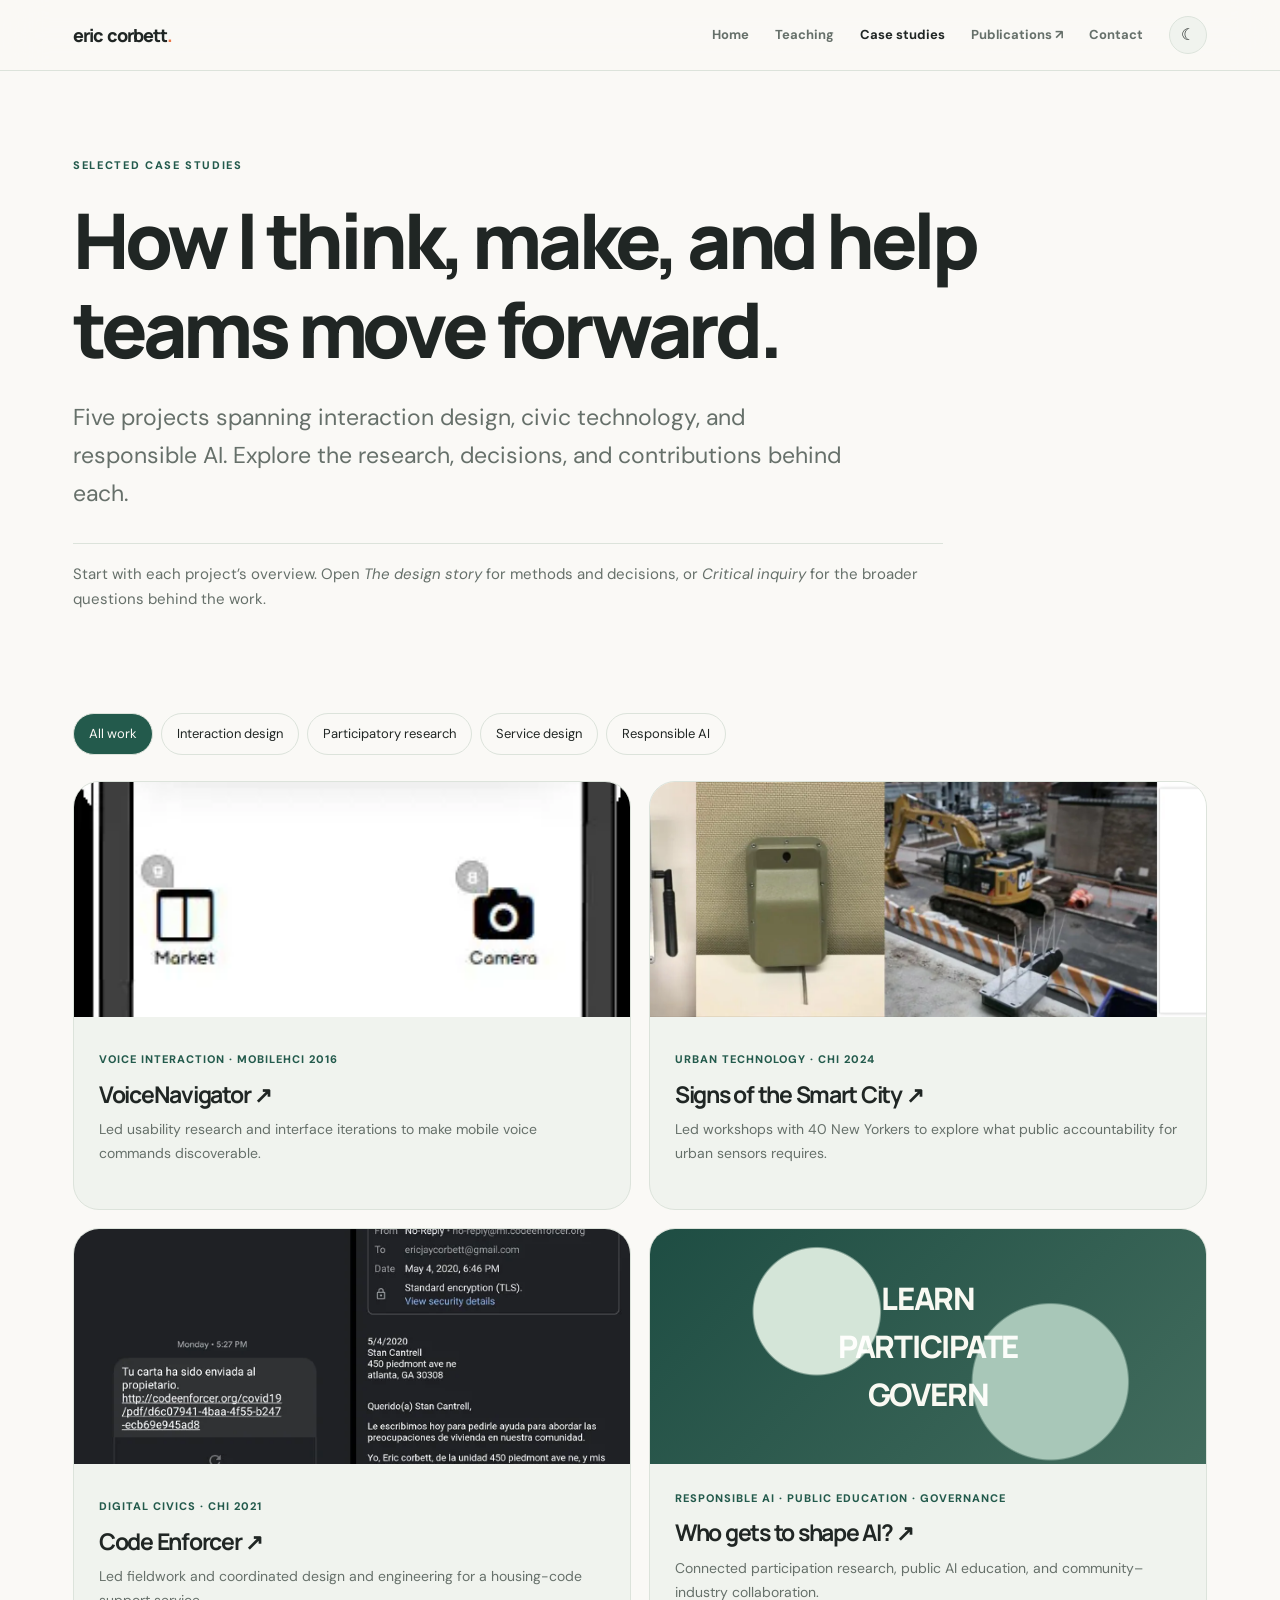
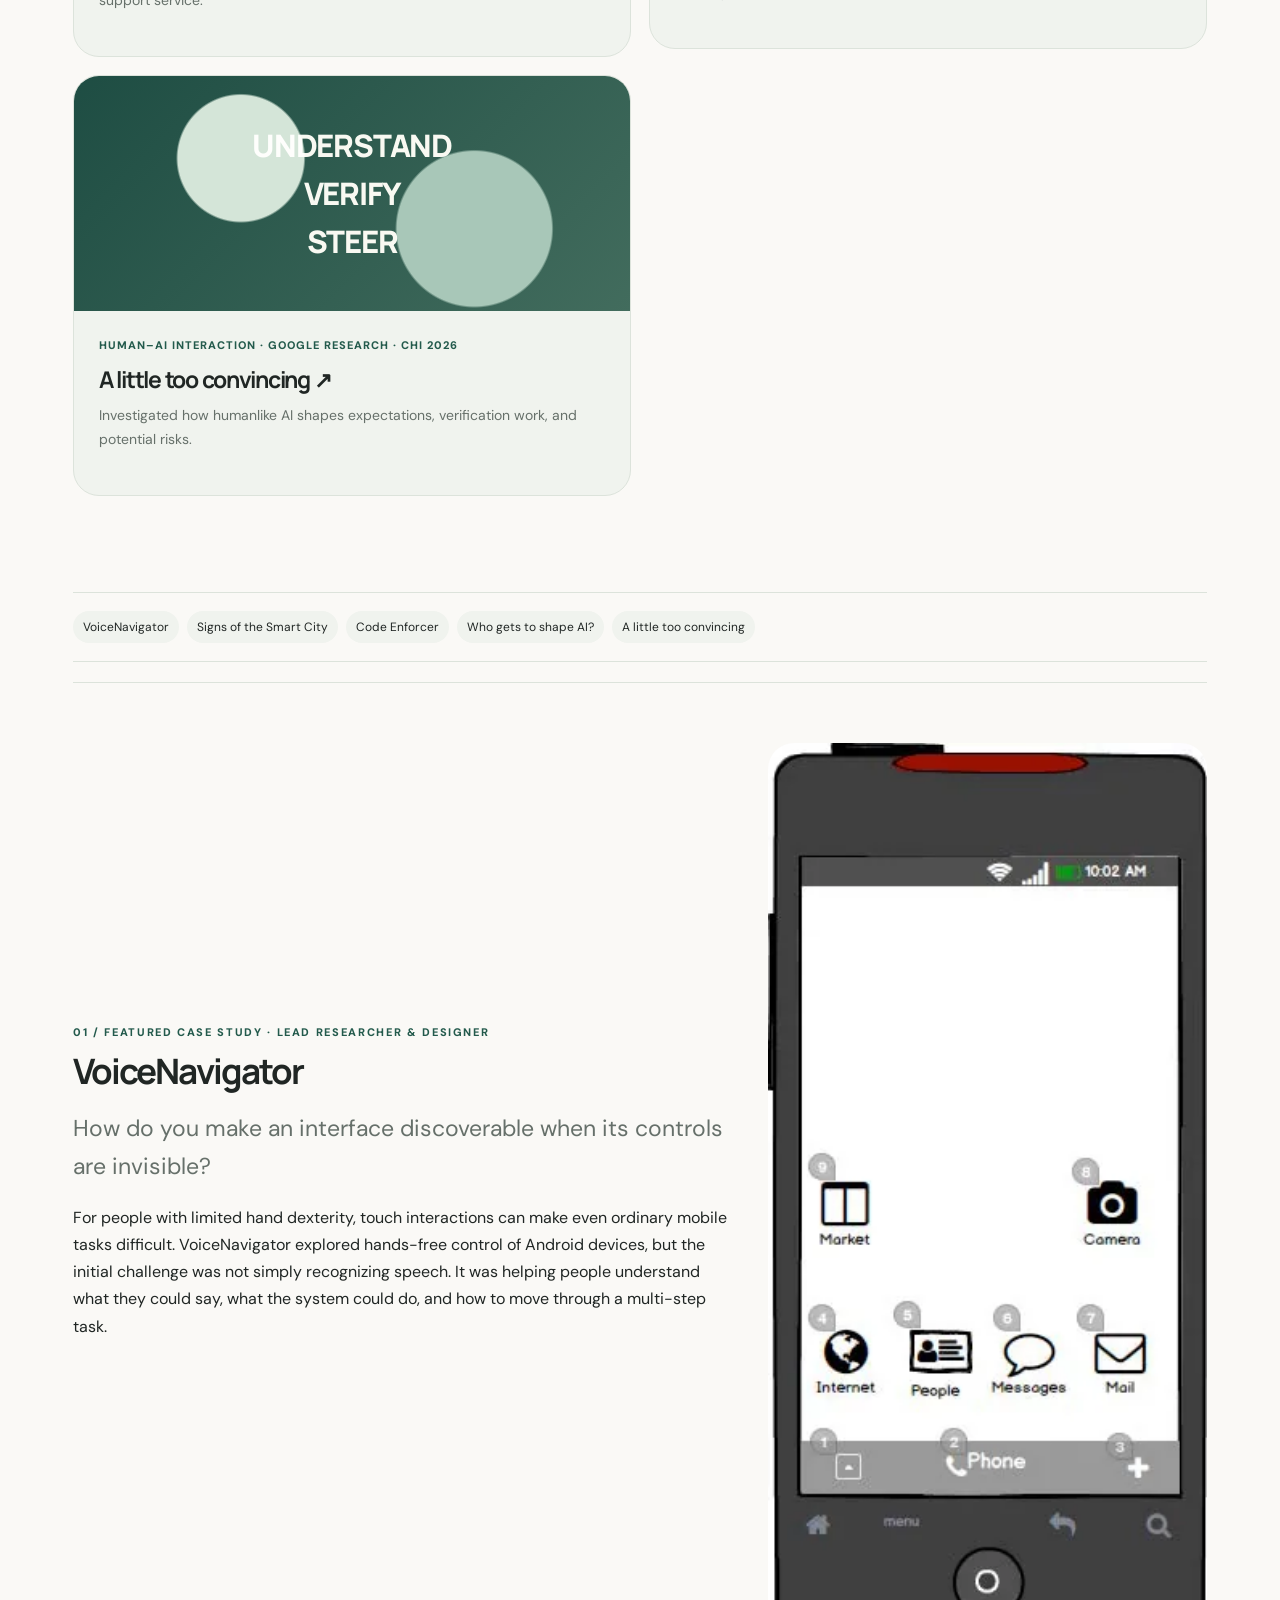
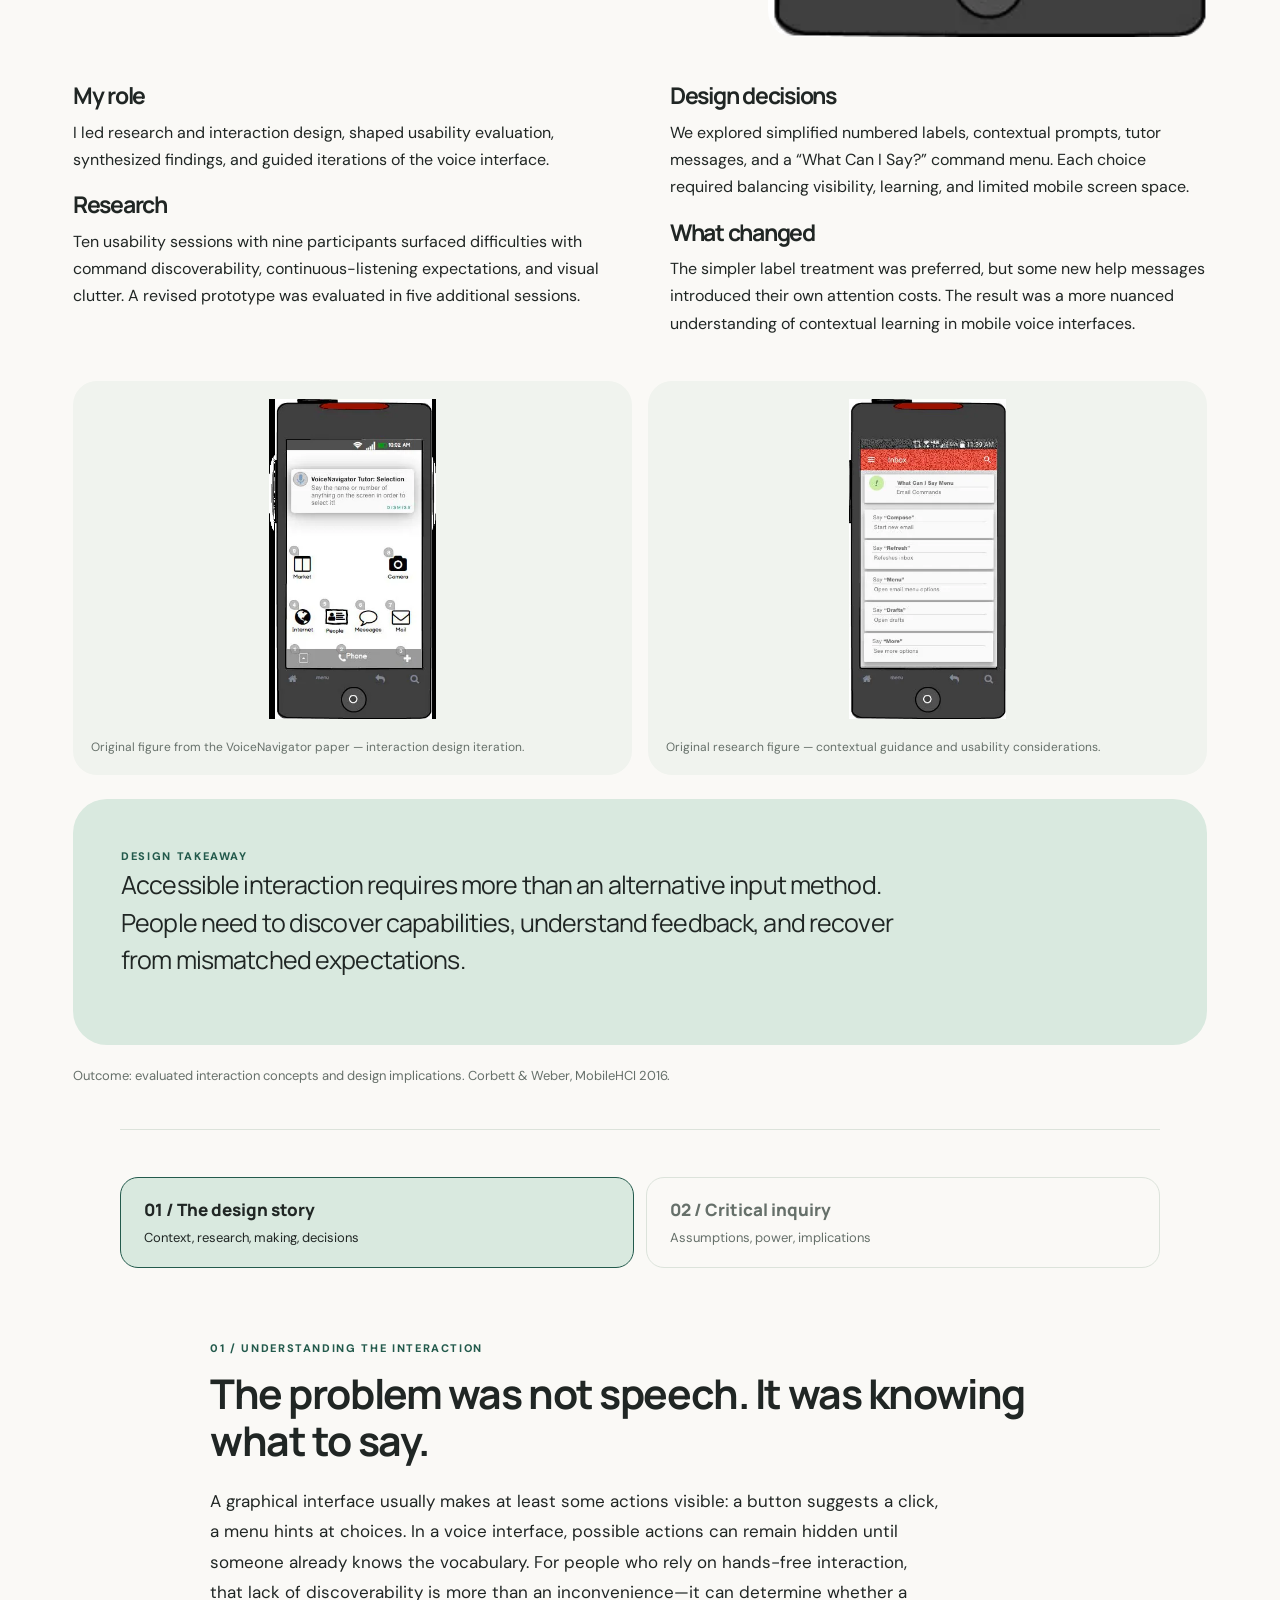
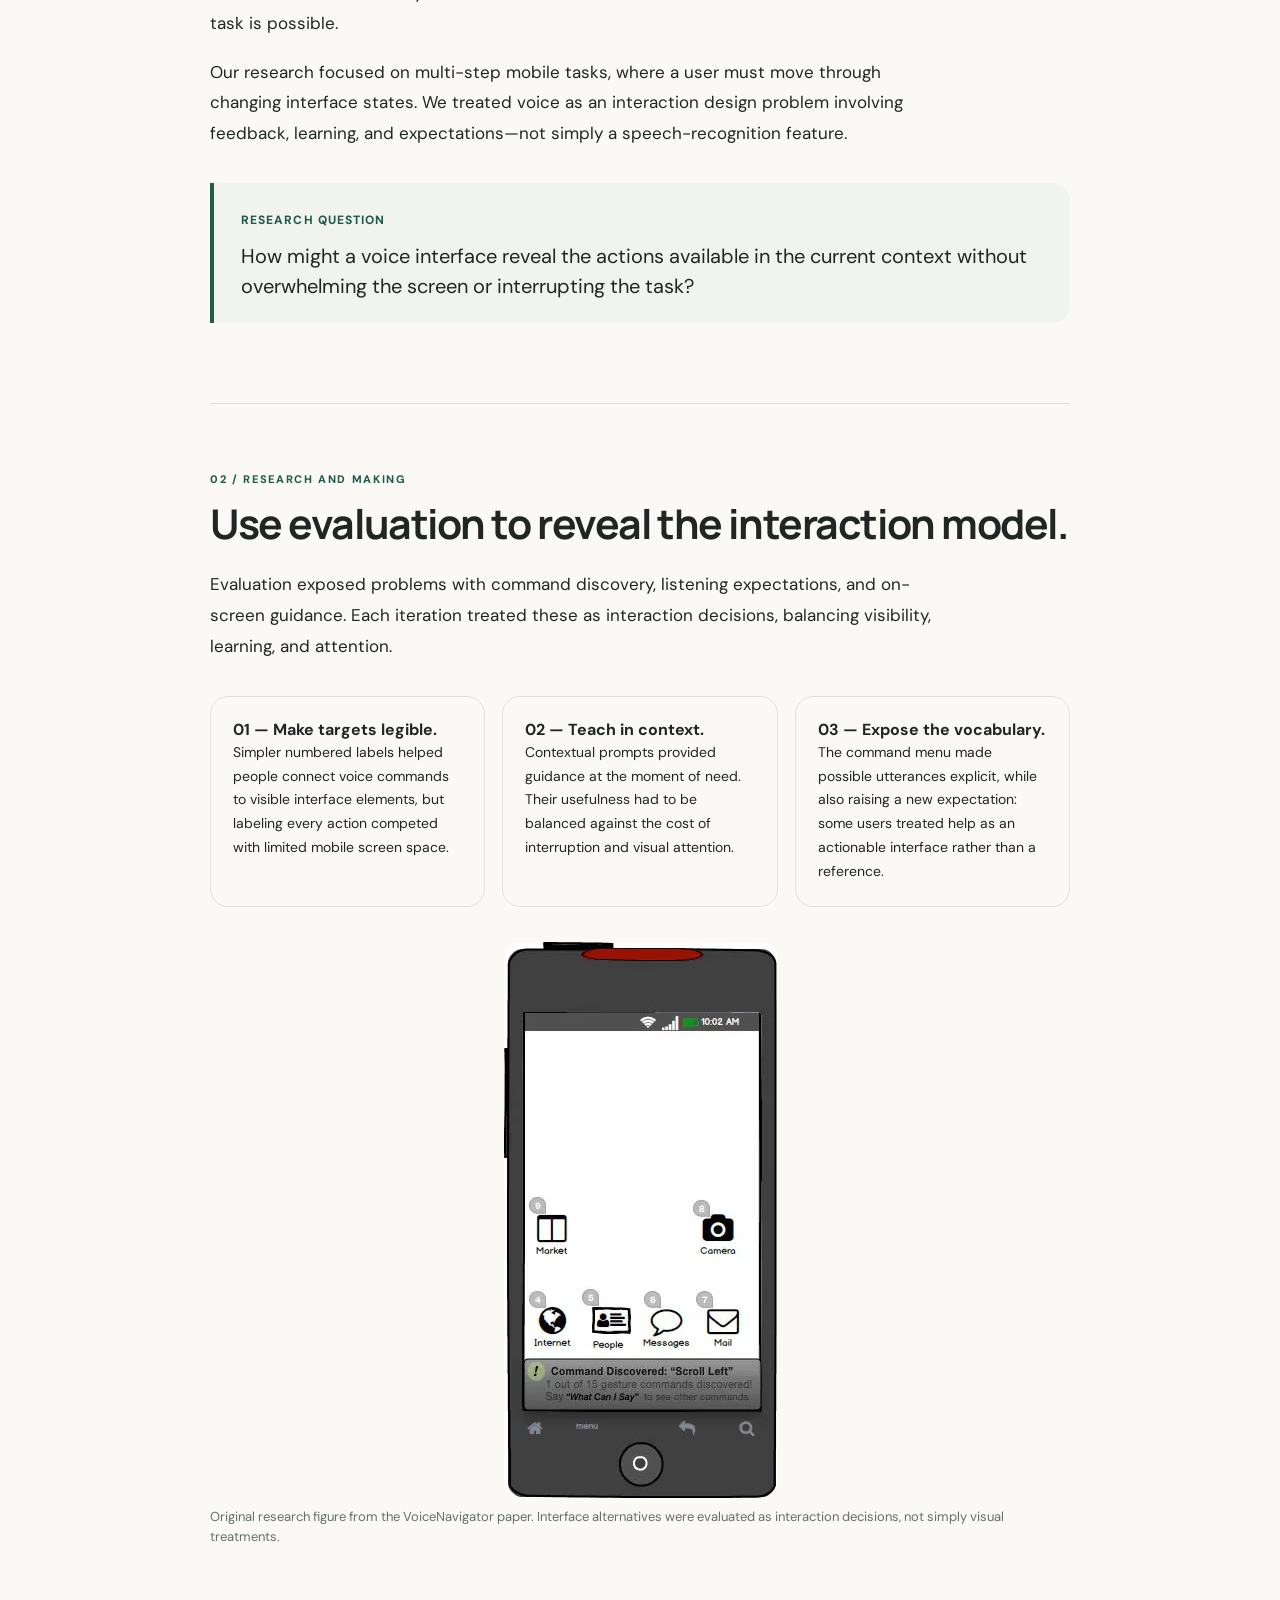
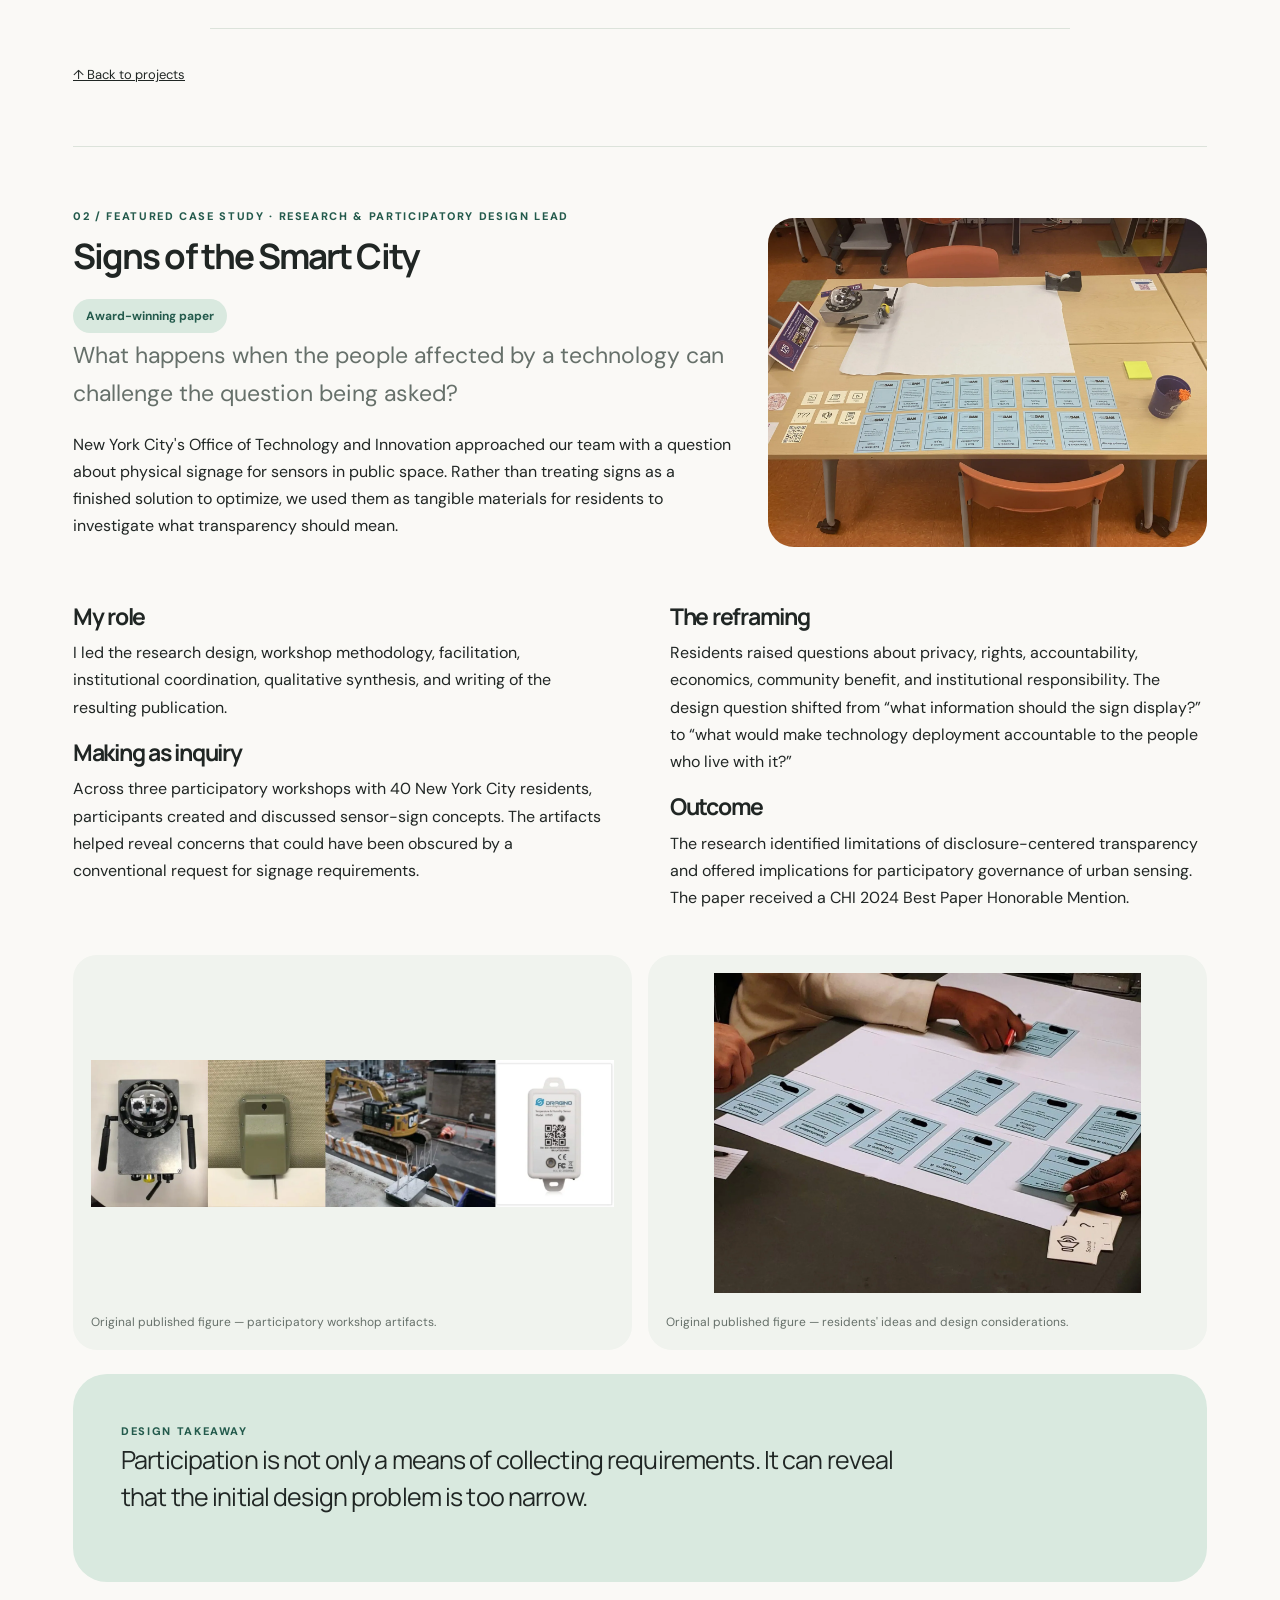
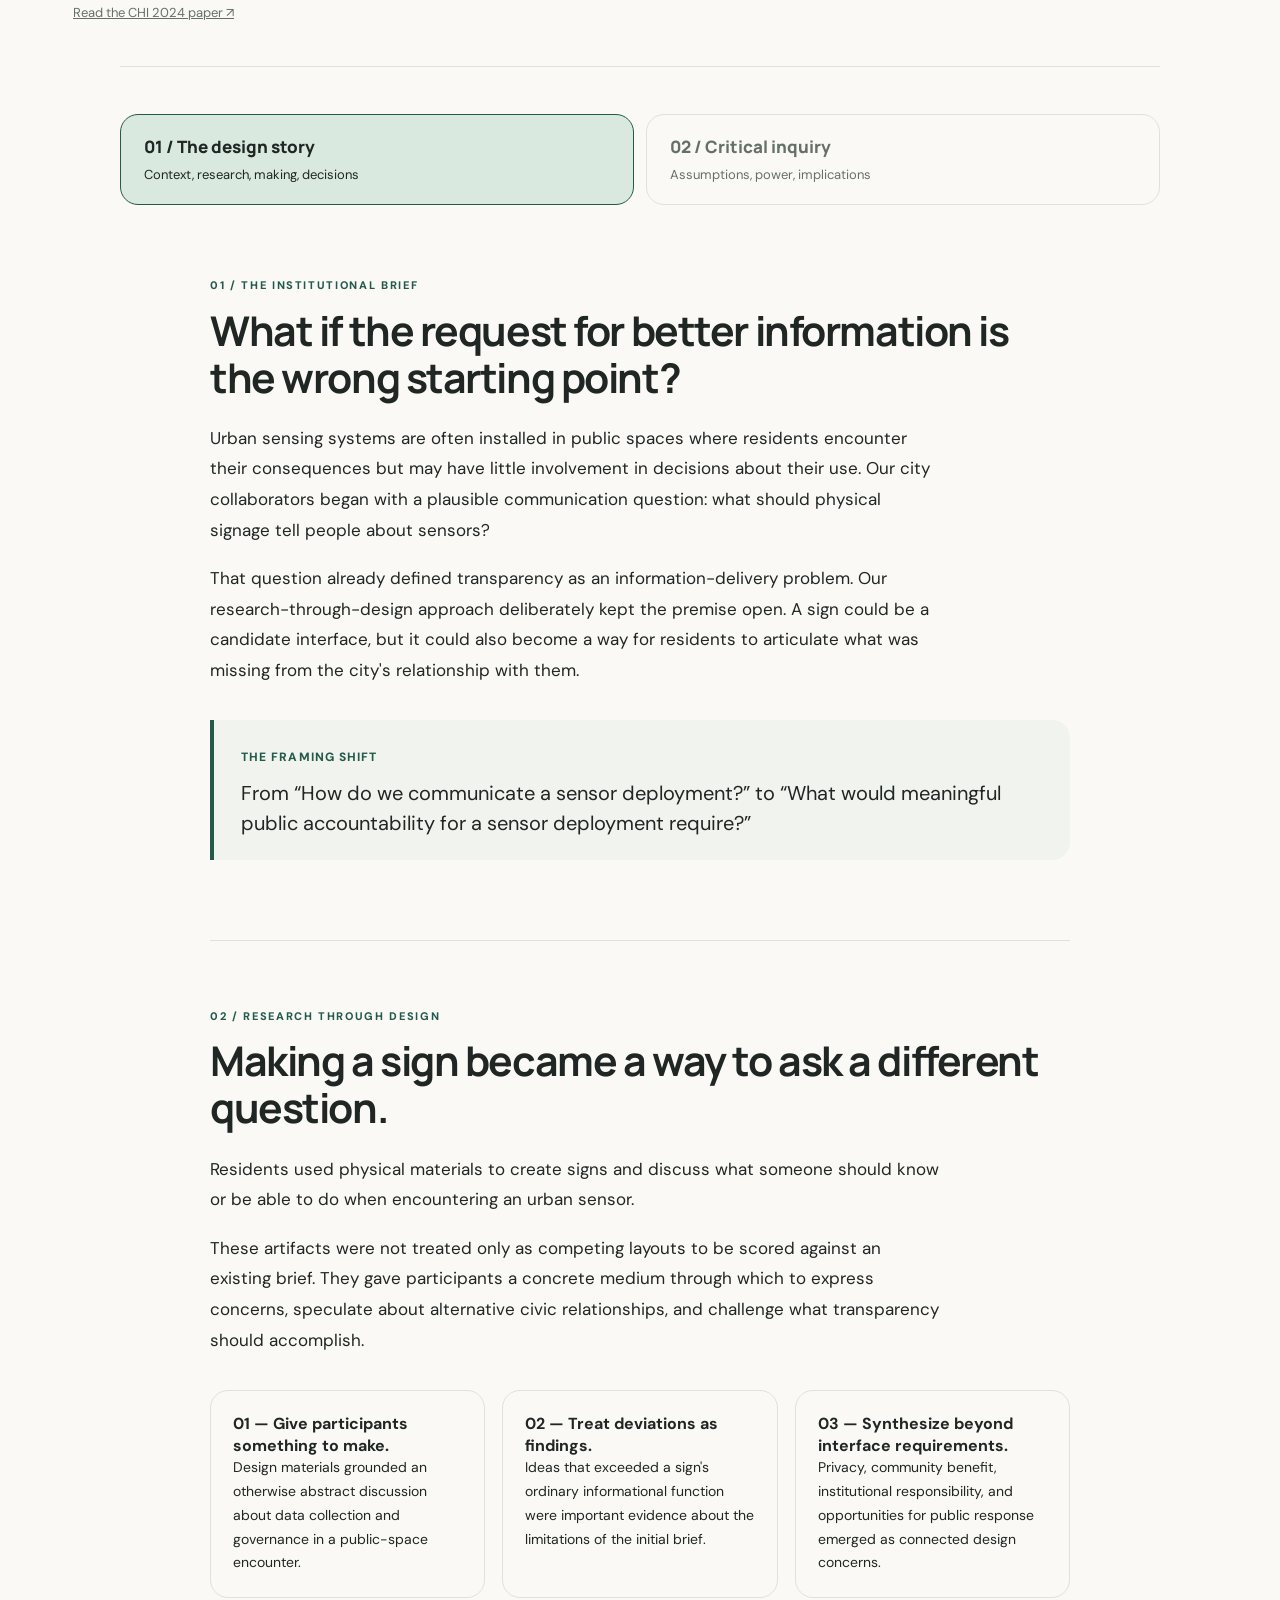
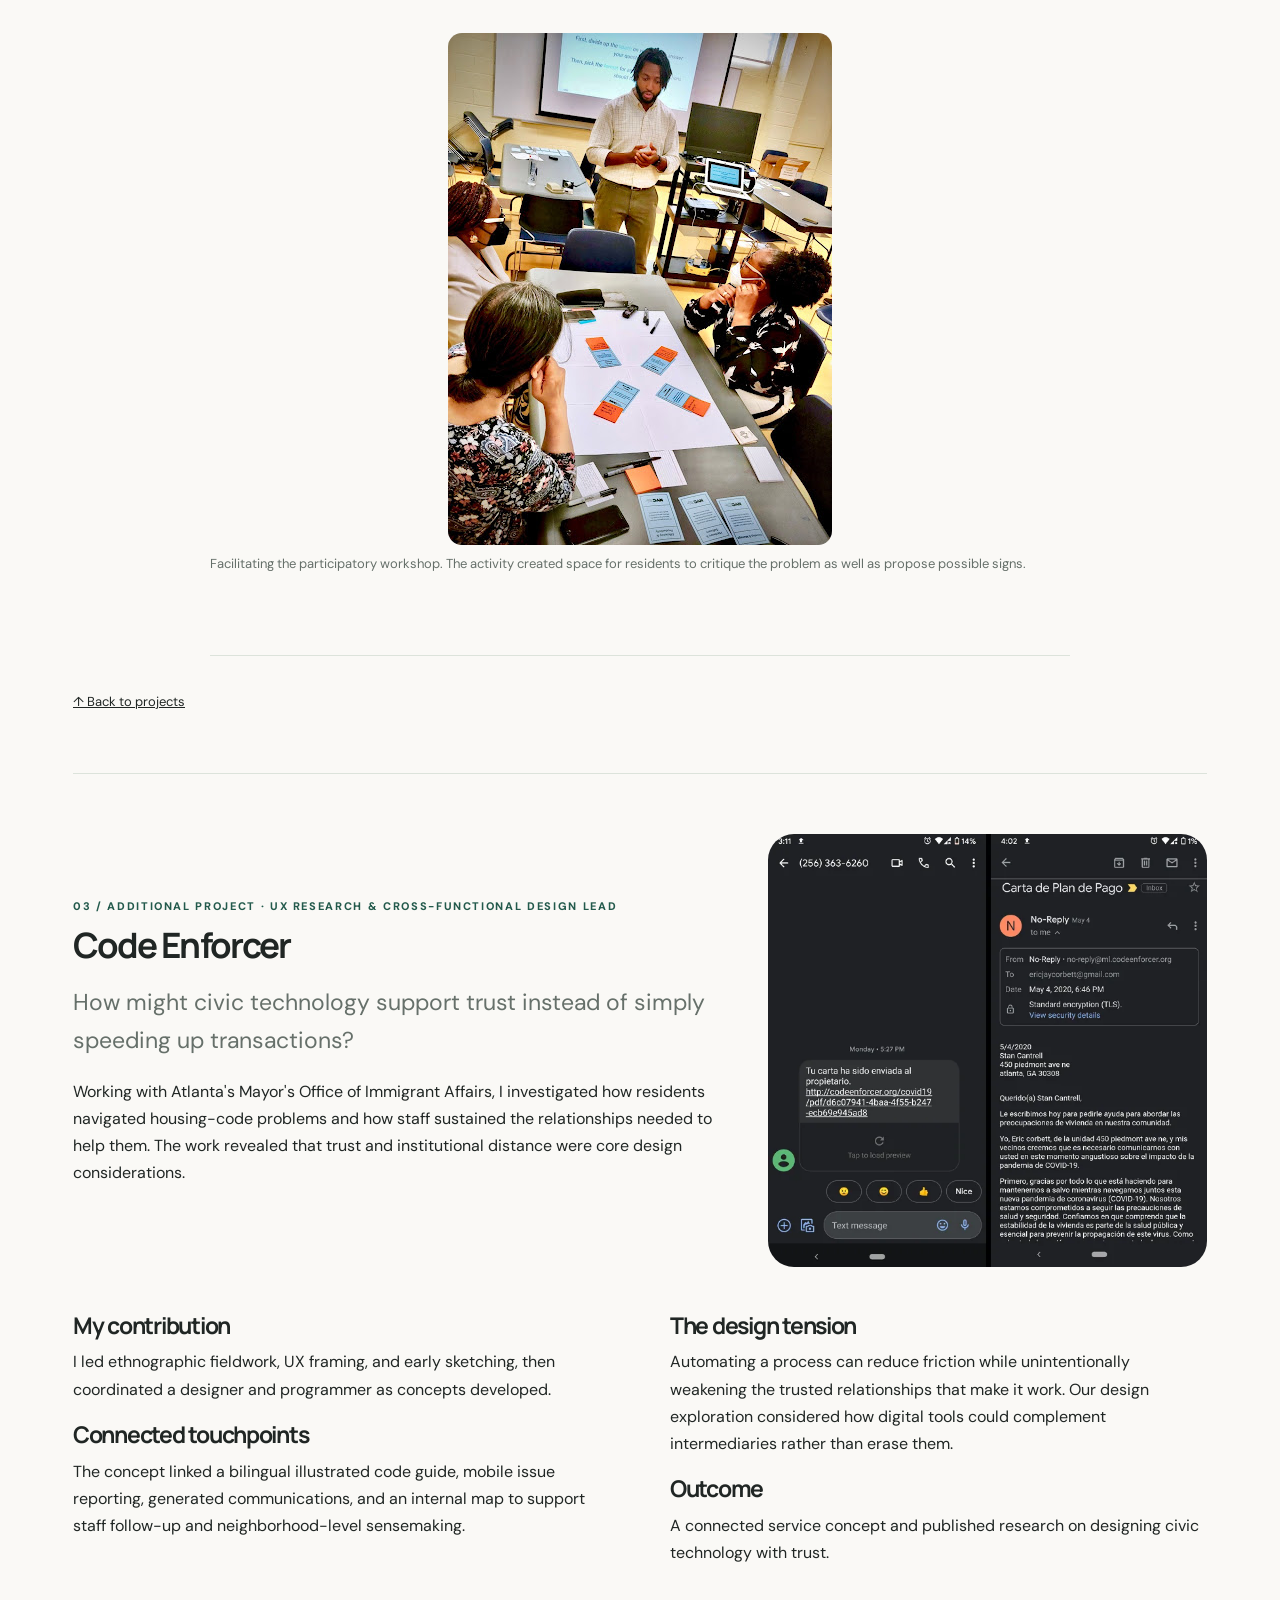
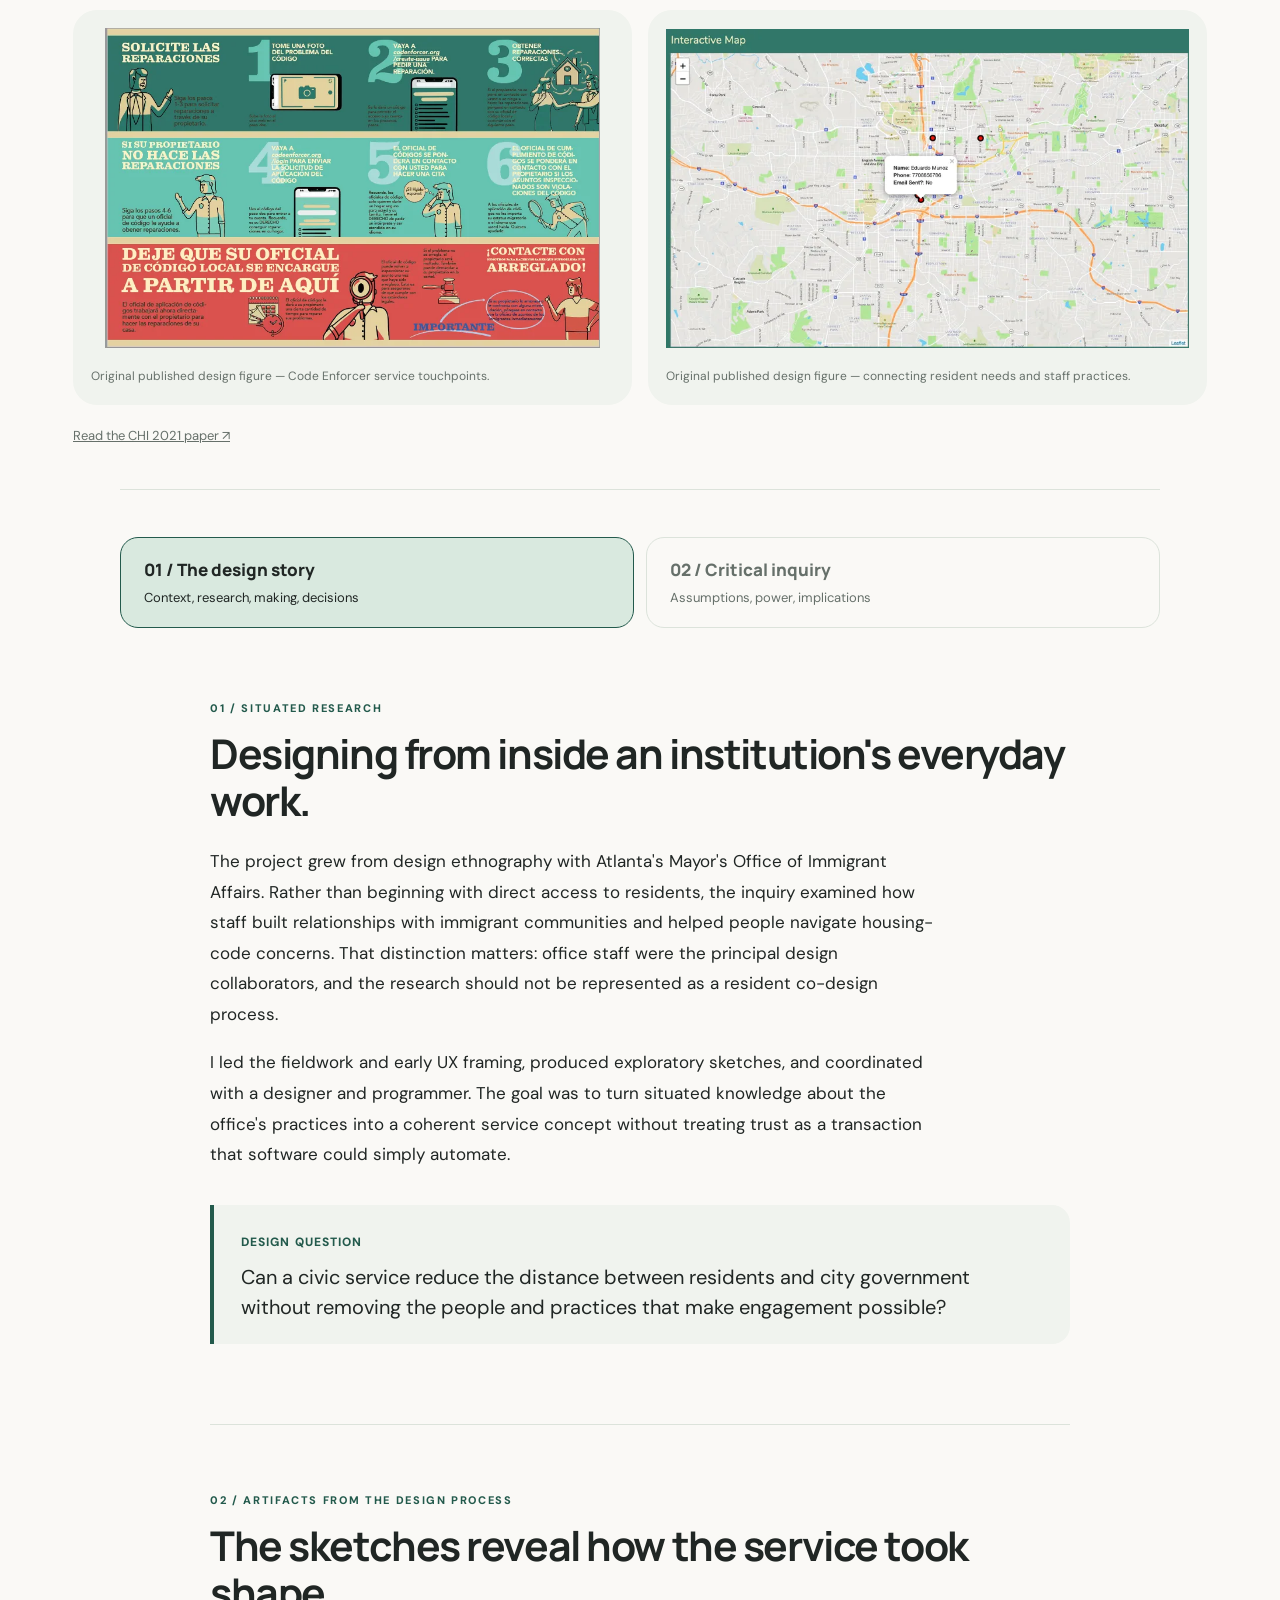
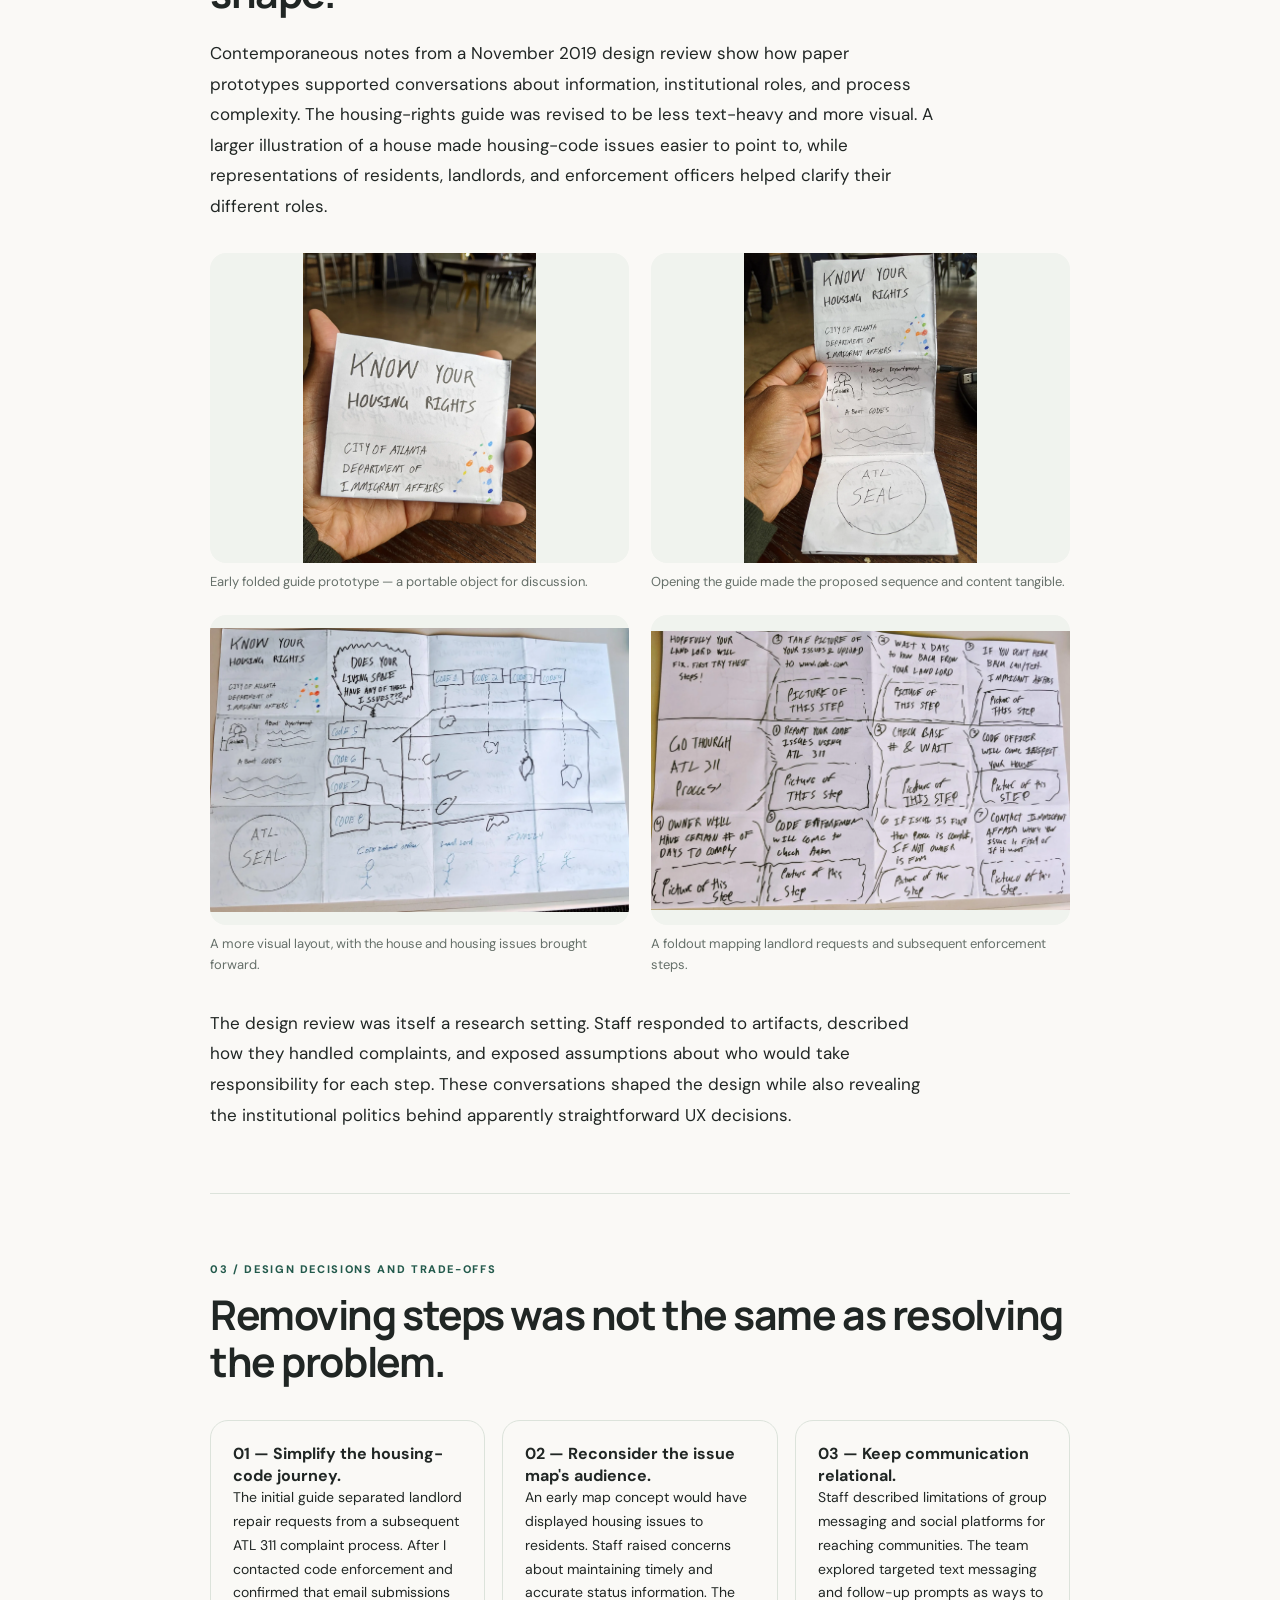
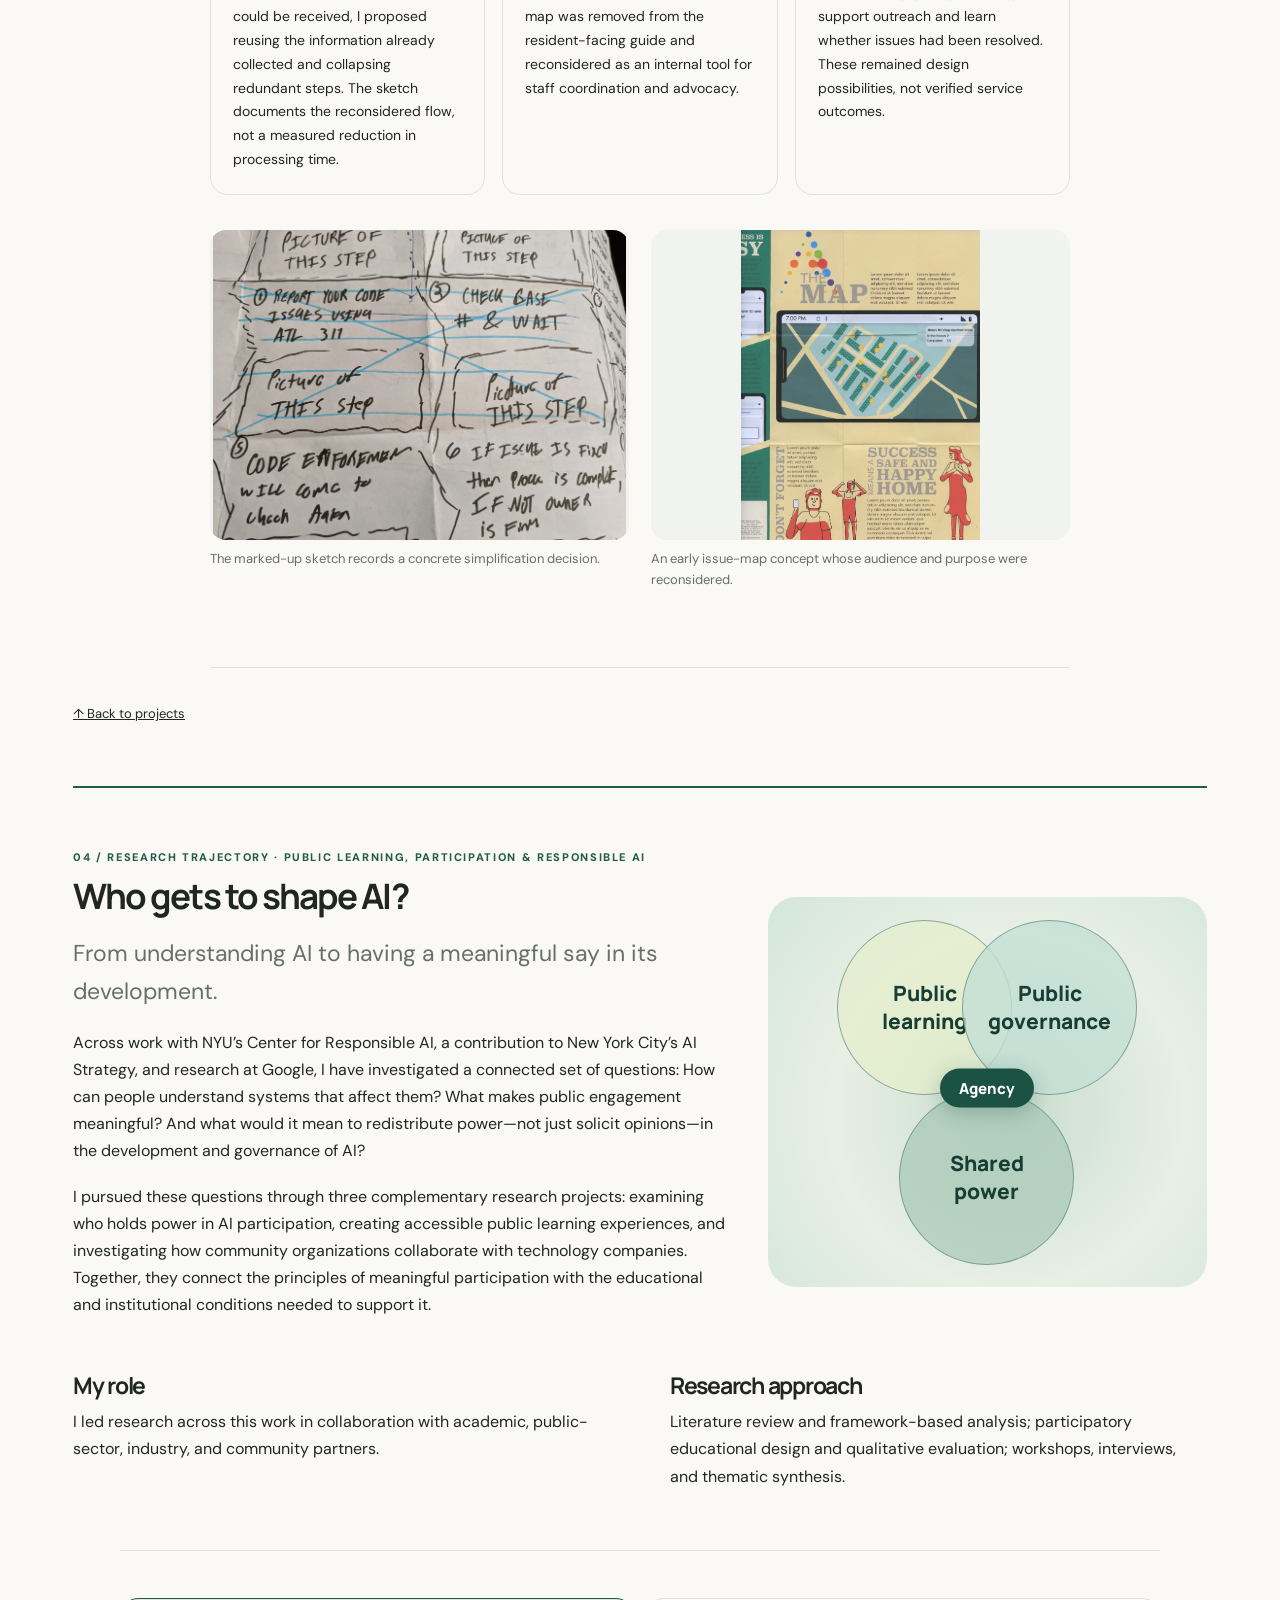
==== commit a7a73a4f: "Refine portfolio presentation and add CV and resume request page" ====
--- a/Website/case-studies.html
+++ b/Website/case-studies.html
@@ -1,16 +1,16 @@
 <!DOCTYPE html>
 
-<html lang="en"><head><meta charset="utf-8"/><meta content="width=device-width, initial-scale=1" name="viewport"/><meta content="Eric Corbett — research-led interaction design, responsible AI, civic technology, and teaching." name="description"/><title>Case studies — Eric Corbett</title><link href="style.css" rel="stylesheet"/></head><body><a class="skip" href="#content">Skip to content</a><header><nav aria-label="Main navigation" class="nav"><a class="brand" href="index.html">eric corbett<span style="color:var(--orange)">.</span></a><div class="navlinks"><a class="" href="index.html">Home</a><a class="" href="teaching.html">Teaching</a><a class="active" href="case-studies.html">Case studies</a><a href="https://scholar.google.com/citations?hl=en&amp;tzom=300&amp;user=MYGUc30AAAAJ&amp;authuser=1" rel="noopener" target="_blank">Publications ↗</a></div><button aria-label="Toggle color theme" class="round" id="theme">☾</button></nav></header><main id="content"><section class="pagehero"><div class="eyebrow">Selected case studies</div><h1>How I think, make, and help teams move forward.</h1><p class="lead">Five research-led projects, each told in two complementary ways: the design story follows the work and decisions; the critical inquiry examines assumptions, institutions, power, and what remains unresolved.</p><div class="layer-explainer"><strong>Two ways into each project.</strong> Follow the <em>design story</em> for context, methods and decisions, or switch to <em>critical inquiry</em> for a deeper discussion of power, institutions and unresolved questions. Both are part of the same work.</div></section><section><div aria-label="Filter projects" class="filterbar"><button aria-pressed="true" class="filter" data-filter="all">All work</button><button aria-pressed="false" class="filter" data-filter="interaction">Interaction design</button><button aria-pressed="false" class="filter" data-filter="participatory">Participatory research</button><button aria-pressed="false" class="filter" data-filter="service">Service design</button><button aria-pressed="false" class="filter" data-filter="governance">Responsible AI</button></div><div class="grid"><div data-tags="interaction"><article class="card"><a href="#voice"><img alt="Research figure illustrating VoiceNavigator" loading="lazy" src="assets/voice-p6-1.webp"/><div class="cardbody"><div class="meta">Voice interaction · MobileHCI 2016</div><h3>VoiceNavigator <span class="arrow">↗</span></h3><p>From usability findings to interface decisions—and what discoverability means for agency.</p></div></a></article></div><div data-tags="participatory"><article class="card"><a href="#signs"><img alt="Research figure illustrating Signs of the Smart City" loading="lazy" src="assets/signs-p5-1.webp"/><div class="cardbody"><div class="meta">Urban technology · CHI 2024</div><h3>Signs of the Smart City <span class="arrow">↗</span></h3><p>Making as inquiry, institutional accountability, and reframing the design brief.</p></div></a></article></div><div data-tags="service"><article class="card"><a href="#code"><img alt="Research figure illustrating Code Enforcer" loading="lazy" src="assets/code-p11-1.webp"/><div class="cardbody"><div class="meta">Digital civics · CHI 2021</div><h3>Code Enforcer <span class="arrow">↗</span></h3><p>Fieldnotes, sketches, service decisions, and the politics of public-sector efficiency.</p></div></a></article></div><div data-tags="participatory governance"><article class="card"><a href="#ai-public"><div aria-hidden="true" class="ai-card-art"><span>LEARN</span><span>PARTICIPATE</span><span>GOVERN</span></div><div class="cardbody"><div class="meta">Responsible AI · Public education · Governance</div><h3>Who gets to shape AI? <span class="arrow">↗</span></h3><p>Connecting public AI learning, municipal governance, and research on the distribution of power in participation.</p></div></a></article></div><div data-tags="interaction governance"><article class="card"><a href="#humanlikeness"><div aria-hidden="true" class="ai-card-art"><span>UNDERSTAND</span><span>VERIFY</span><span>STEER</span></div><div class="cardbody"><div class="meta">Human–AI interaction · Google Research · CHI 2026</div><h3>A little too convincing <span class="arrow">↗</span></h3><p>Qualitative research on the expectations, work, and risks behind humanlike AI experiences.</p></div></a></article></div></div></section><section class="case longform-case" id="voice"><div class="projecthero"><div><div class="eyebrow">01 / Featured case study · Lead researcher &amp; designer</div><h2>VoiceNavigator</h2><p class="lead">How do you make an interface discoverable when its controls are invisible?</p><p>For people with limited hand dexterity, touch interactions can make even ordinary mobile tasks difficult. VoiceNavigator explored hands-free control of Android devices, but the initial challenge was not simply recognizing speech. It was helping people understand what they could say, what the system could do, and how to move through a multi-step task.</p></div><img alt="Original VoiceNavigator figure from the MobileHCI research paper" src="assets/voice-p3-1.webp"/></div><div class="split" style="margin-top:45px"><div><h3>My role</h3><p>I led research and interaction design, shaped usability evaluation, synthesized findings, and guided iterations of the voice interface.</p><h3>Research</h3><p>Ten usability sessions with nine participants surfaced difficulties with command discoverability, continuous-listening expectations, and visual clutter. A revised prototype was evaluated in five additional sessions.</p></div><div><h3>Design decisions</h3><p>We explored simplified numbered labels, contextual prompts, tutor messages, and a “What Can I Say?” command menu. Each choice required balancing visibility, learning, and limited mobile screen space.</p><h3>What changed</h3><p>The simpler label treatment was preferred, but some new help messages introduced their own attention costs. The result was a more nuanced understanding of contextual learning in mobile voice interfaces.</p></div></div><div class="gallery"><figure><img alt="VoiceNavigator research figure showing interface iteration" src="assets/voice-p6-1.webp"/><figcaption>Original figure from the VoiceNavigator paper — interaction design iteration.</figcaption></figure><figure><img alt="VoiceNavigator research figure showing evaluation or contextual help" src="assets/voice-p7-1.webp"/><figcaption>Original research figure — contextual guidance and usability considerations.</figcaption></figure></div><div class="statement" style="margin-top:24px"><div class="eyebrow">Design takeaway</div><p>Accessible interaction requires more than an alternative input method. People need to discover capabilities, understand feedback, and recover from mismatched expectations.</p></div><p class="note" style="margin-top:20px">Outcome: evaluated interaction concepts and design implications; not a claim of long-term deployment or quantified accessibility gains. Publication: Corbett &amp; Weber, MobileHCI 2016.</p><div class="longform-content"><div aria-label="Choose how to read voice case study" class="layer-switch" role="group"><button aria-pressed="true" class="layer-button" data-layer-target="voice-design" type="button">01 / The design story <small>Context, research, making, decisions</small></button><button aria-pressed="false" class="layer-button" data-layer-target="voice-critical" type="button">02 / Critical inquiry <small>Assumptions, power, implications</small></button></div><div class="layer-panel" data-layer-group="voice" id="voice-design"><div class="editorial-section" id="voice-question"><div class="eyebrow">01 / Understanding the interaction</div><h3>The problem was not speech. It was knowing what to say.</h3><p>A graphical interface usually makes at least some actions visible: a button suggests a click, a menu hints at choices. In a voice interface, possible actions can remain hidden until someone already knows the vocabulary. For people who rely on hands-free interaction, that lack of discoverability is more than an inconvenience—it can determine whether a task is possible.</p><p>Our research focused on multi-step mobile tasks, where a user must move through changing interface states. We treated voice as an interaction design problem involving feedback, learning, and expectations—not simply a speech-recognition feature.</p><aside class="critical-aside"><span>Research question</span><p>How might a voice interface reveal the actions available in the current context without overwhelming the screen or interrupting the task?</p></aside></div><div class="editorial-section" id="voice-method"><div class="eyebrow">02 / Research and making</div><h3>Use evaluation to reveal the interaction model.</h3><p>I led the research and design process. An initial ten usability sessions with nine participants exposed problems with command discovery, interpreting the system's listening behavior, and managing on-screen guidance. These findings informed iterations to numbered overlays, contextual tutor messages, and a “What Can I Say?” menu. A revised prototype was then evaluated in five additional sessions.</p><div class="decision-list"><div><strong>01 — Make targets legible.</strong><p>Simpler numbered labels helped people connect voice commands to visible interface elements, but labeling every action competed with limited mobile screen space.</p></div><div><strong>02 — Teach in context.</strong><p>Contextual prompts provided guidance at the moment of need. Their usefulness had to be balanced against the cost of interruption and visual attention.</p></div><div><strong>03 — Expose the vocabulary.</strong><p>The command menu made possible utterances explicit, while also raising a new expectation: some users treated help as an actionable interface rather than a reference.</p></div></div><figure class="editorial-figure"><img alt="Original published VoiceNavigator interface research figure" loading="lazy" src="assets/voice-p6-2.webp"/><figcaption>Original research figure from the VoiceNavigator paper. Interface alternatives were evaluated as interaction decisions, not simply visual treatments.</figcaption></figure></div></div><div class="layer-panel" data-layer-group="voice" hidden="" id="voice-critical"><div class="editorial-section" id="voice-critical"><div class="eyebrow">03 / Critical perspective</div><h3>Accessibility is also a question of what the system makes knowable.</h3><p>The familiar design principle of making actions visible becomes difficult when an interface is operated by speech. Voice commands can be invisible, and a user may not know whether a failed attempt reflects recognition, unavailable functionality, or an incorrect mental model. The interface therefore has a responsibility to communicate its boundaries and offer recoverable paths forward.</p><p>This is one reason the project remains relevant to my later work on AI-mediated interaction. Systems that accept open-ended language can feel flexible while concealing their actual capabilities. Good interaction design needs to help people form calibrated expectations, rather than merely invite them to try.</p><p class="note">This connection to contemporary AI interfaces is a present-day interpretation of the design implications, not a claim that the 2016 study evaluated generative AI or agentic systems.</p></div><div class="editorial-section" id="voice-reflection"><div class="eyebrow">04 / What the project taught me</div><h3>Designing for agency means designing for discovery and recovery.</h3><p>The work produced evaluated concepts and a clearer account of the trade-offs between discoverability, learning, and interface complexity. It did not establish long-term use or deployment at scale. Its enduring lesson for me is that an alternative input method is only accessible when people can understand how to use it and how the system responds.</p></div></div></div></section><section class="case longform-case" id="signs"><div class="projecthero"><div><div class="eyebrow">02 / Featured case study · Research &amp; participatory design lead</div><h2>Signs of the Smart City</h2><p class="pill">Award-winning paper</p><p class="lead">What happens when the people affected by a technology can challenge the question being asked?</p><p>New York City's Office of Technology and Innovation approached our team with a question about physical signage for sensors in public space. Rather than treating signs as a finished solution to optimize, we used them as tangible materials for residents to investigate what transparency should mean.</p></div><img alt="Original Signs of the Smart City research figure from CHI 2024" src="assets/signs-p4-1.webp"/></div><div class="split" style="margin-top:45px"><div><h3>My role</h3><p>I led the research design, workshop methodology, facilitation, institutional coordination, qualitative synthesis, and writing of the resulting publication.</p><h3>Making as inquiry</h3><p>Across three participatory workshops with 40 New York City residents, participants created and discussed sensor-sign concepts. The artifacts helped reveal concerns that could have been obscured by a conventional request for signage requirements.</p></div><div><h3>The reframing</h3><p>Residents raised questions about privacy, rights, accountability, economics, community benefit, and institutional responsibility. The design question shifted from “what information should the sign display?” to “what would make technology deployment accountable to the people who live with it?”</p><h3>Outcome</h3><p>The research identified limitations of disclosure-centered transparency and offered implications for participatory governance of urban sensing. The paper received a CHI 2024 Best Paper Honorable Mention.</p></div></div><div class="gallery"><figure><img alt="Original workshop signage artifacts from Signs of the Smart City" src="assets/signs-p5-1.webp"/><figcaption>Original published figure — participatory workshop artifacts.</figcaption></figure><figure><img alt="Original Signs of the Smart City figure illustrating workshop outputs" src="assets/signs-p6-1.webp"/><figcaption>Original published figure — residents' ideas and design considerations.</figcaption></figure></div><div class="statement" style="margin-top:24px"><div class="eyebrow">Design takeaway</div><p>Participation is not only a means of collecting requirements. It can reveal that the initial design problem is too narrow.</p></div><p class="note" style="margin-top:20px">The study produced research findings, not a claim that a citywide signage system was deployed. <a href="https://doi.org/10.1145/3613904.3641931" rel="noopener" target="_blank">Read the CHI 2024 paper ↗</a></p><div class="longform-content"><div aria-label="Choose how to read signs case study" class="layer-switch" role="group"><button aria-pressed="true" class="layer-button" data-layer-target="signs-design" type="button">01 / The design story <small>Context, research, making, decisions</small></button><button aria-pressed="false" class="layer-button" data-layer-target="signs-critical" type="button">02 / Critical inquiry <small>Assumptions, power, implications</small></button></div><div class="layer-panel" data-layer-group="signs" id="signs-design"><div class="editorial-section" id="signs-context"><div class="eyebrow">01 / The institutional brief</div><h3>What if the request for better information is the wrong starting point?</h3><p>Urban sensing systems are often installed in public spaces where residents encounter their consequences but may have little involvement in decisions about their use. Our city collaborators began with a plausible communication question: what should physical signage tell people about sensors?</p><p>That question already defined transparency as an information-delivery problem. Our research-through-design approach deliberately kept the premise open. A sign could be a candidate interface, but it could also become a way for residents to articulate what was missing from the city's relationship with them.</p><aside class="critical-aside"><span>The framing shift</span><p>From “How do we communicate a sensor deployment?” to “What would meaningful public accountability for a sensor deployment require?”</p></aside></div><div class="editorial-section" id="signs-method"><div class="eyebrow">02 / Research through design</div><h3>Making a sign became a way to ask a different question.</h3><p>I led the workshop research design, facilitation, partnership coordination, synthesis, and writing. In three workshops, 40 NYC residents worked with physical materials to create signs and discuss what a person should know or be able to do when encountering urban sensing technology.</p><p>These artifacts were not treated only as competing layouts to be scored against an existing brief. They gave participants a concrete medium through which to express concerns, speculate about alternative civic relationships, and challenge what transparency should accomplish.</p><div class="decision-list"><div><strong>01 — Give participants something to make.</strong><p>Design materials grounded an otherwise abstract discussion about data collection and governance in a public-space encounter.</p></div><div><strong>02 — Treat deviations as findings.</strong><p>Ideas that exceeded a sign's ordinary informational function were important evidence about the limitations of the initial brief.</p></div><div><strong>03 — Synthesize beyond interface requirements.</strong><p>Privacy, community benefit, institutional responsibility, and opportunities for public response emerged as connected design concerns.</p></div></div><figure class="editorial-figure"><img alt="Eric facilitating a participatory urban sensing workshop around a table of physical design materials" loading="lazy" src="assets/workshop-facilitation.jpg"/><figcaption>Facilitating the participatory workshop. The activity created space for residents to critique the problem as well as propose possible signs.</figcaption></figure></div></div><div class="layer-panel" data-layer-group="signs" hidden="" id="signs-critical"><div class="editorial-section" id="signs-critical"><div class="eyebrow">03 / Critical perspective</div><h3>Transparency is not the same as accountability.</h3><p>Disclosure is valuable, but information alone does not determine whether people can challenge an institution's decisions. A sign may tell residents that a sensor exists without addressing who authorized it, who benefits, how data is used, or what avenues for contestation exist.</p><p>Our analysis therefore treats transparency as a social and political relation, not only an interface property. The project suggests that participatory design can help residents question whether a technology should be deployed, how it should be governed, and what responsibilities its operators carry.</p><p>This is the academic contribution I would foreground on a research-oriented website: the work is simultaneously an exploration of signage as an interaction medium and a critique of the assumption that greater disclosure automatically produces public trust.</p><p class="note">These are interpretations of the participatory inquiry, not evidence that any particular governance reform was implemented.</p></div><div class="editorial-section" id="signs-reflection"><div class="eyebrow">04 / Design leadership and learning</div><h3>Sometimes the most valuable prototype changes the brief.</h3><p>Leading the project required balancing a city partner's practical question with a research process open to more fundamental challenges. Rather than promise a definitive signage system, we produced a set of findings about the limits and opportunities of transparency and the role of participatory design in reframing civic technology.</p><p>The resulting CHI 2024 paper received a Best Paper Honorable Mention. For my design practice, the lasting lesson is that prototyping and participation can produce knowledge that a conventional requirements process might never solicit.</p></div></div></div></section><section class="case longform-case" id="code"><div class="projecthero"><div><div class="eyebrow">03 / Additional project · UX research &amp; cross-functional design lead</div><h2>Code Enforcer</h2><p class="lead">How might civic technology support trust instead of simply speeding up transactions?</p><p>Working with Atlanta's Mayor's Office of Immigrant Affairs, I investigated how residents navigated housing-code problems and how staff sustained the relationships needed to help them. The work revealed that trust and institutional distance were core design considerations.</p></div><img alt="Original Code Enforcer interface and service research figure" src="assets/code-p11-1.webp"/></div><div class="split" style="margin-top:45px"><div><h3>My contribution</h3><p>I led ethnographic fieldwork, UX framing, and early sketching, then coordinated a designer and programmer as concepts developed. I did not personally produce every interface or implement the system.</p><h3>Connected touchpoints</h3><p>The concept linked a bilingual illustrated code guide, mobile issue reporting, generated communications, and an internal map to support staff follow-up and neighborhood-level sensemaking.</p></div><div><h3>The design tension</h3><p>Automating a process can reduce friction while unintentionally weakening the trusted relationships that make it work. Our design exploration considered how digital tools could complement intermediaries rather than erase them.</p><h3>Outcome</h3><p>A connected service concept and published research on designing civic technology with trust. We do not claim scaled deployment or measured housing outcomes.</p></div></div><div class="gallery"><figure><img alt="Original Code Enforcer design artifact" src="assets/code-p12-1.webp"/><figcaption>Original published design figure — Code Enforcer service touchpoints.</figcaption></figure><figure><img alt="Original Code Enforcer design artifact and issue map" src="assets/code-p13-1.webp"/><figcaption>Original published design figure — connecting resident needs and staff practices.</figcaption></figure></div><p class="note" style="margin-top:20px"><a href="https://doi.org/10.1145/3411764.3445341" rel="noopener" target="_blank">Read the CHI 2021 paper ↗</a></p><div class="longform-content"><div aria-label="Choose how to read code case study" class="layer-switch" role="group"><button aria-pressed="true" class="layer-button" data-layer-target="code-design" type="button">01 / The design story <small>Context, research, making, decisions</small></button><button aria-pressed="false" class="layer-button" data-layer-target="code-critical" type="button">02 / Critical inquiry <small>Assumptions, power, implications</small></button></div><div class="layer-panel" data-layer-group="code" id="code-design"><div class="editorial-section" id="code-fieldwork"><div class="eyebrow">01 / Situated research</div><h3>Designing from inside an institution's everyday work.</h3><p>The project grew from design ethnography with Atlanta's Mayor's Office of Immigrant Affairs. Rather than beginning with direct access to residents, the inquiry examined how staff built relationships with immigrant communities and helped people navigate housing-code concerns. That distinction matters: office staff were the principal design collaborators, and the research should not be represented as a resident co-design process.</p><p>I led the fieldwork and early UX framing, produced exploratory sketches, and coordinated with a designer and programmer. The goal was to turn situated knowledge about the office's practices into a coherent service concept without treating trust as a transaction that software could simply automate.</p><aside class="critical-aside"><span>Design question</span><p>Can a civic service reduce the distance between residents and city government without removing the people and practices that make engagement possible?</p></aside></div><div class="editorial-section" id="code-artifacts"><div class="eyebrow">02 / Artifacts from the design process</div><h3>The sketches reveal how the service took shape.</h3><p>Contemporaneous notes from a November 2019 design review show how paper prototypes supported conversations about information, institutional roles, and process complexity. The housing-rights guide was revised to be less text-heavy and more visual. A larger illustration of a house made housing-code issues easier to point to, while representations of residents, landlords, and enforcement officers helped clarify their different roles.</p><div class="research-image-grid"><figure><img alt="Original folded Know Your Housing Rights paper guide prototype" loading="lazy" src="assets/code-notes-guide-cover.webp"/><figcaption>Early folded guide prototype — a portable object for discussion.</figcaption></figure><figure><img alt="Original opened paper guide showing its panels" loading="lazy" src="assets/code-notes-guide-open.webp"/><figcaption>Opening the guide made the proposed sequence and content tangible.</figcaption></figure><figure><img alt="Original sketch enlarging the house and code violation callouts" loading="lazy" src="assets/code-notes-housing-issues-sketch.webp"/><figcaption>A more visual layout, with the house and housing issues brought forward.</figcaption></figure><figure><img alt="Original hand-drawn multi-step process foldout" loading="lazy" src="assets/code-notes-process-flow-sketch.webp"/><figcaption>A foldout mapping landlord requests and subsequent enforcement steps.</figcaption></figure></div><p>The design review was itself a research setting. Staff responded to artifacts, described how they handled complaints, and exposed assumptions about who would take responsibility for each step. These conversations shaped the design while also revealing the institutional politics behind apparently straightforward UX decisions.</p></div><div class="editorial-section" id="code-decisions"><div class="eyebrow">03 / Design decisions and trade-offs</div><h3>Removing steps was not the same as resolving the problem.</h3><div class="decision-list"><div><strong>01 — Simplify the housing-code journey.</strong><p>The initial guide separated landlord repair requests from a subsequent ATL 311 complaint process. After I contacted code enforcement and confirmed that email submissions could be received, I proposed reusing the information already collected and collapsing redundant steps. The sketch documents the reconsidered flow, not a measured reduction in processing time.</p></div><div><strong>02 — Reconsider the issue map's audience.</strong><p>An early map concept would have displayed housing issues to residents. Staff raised concerns about maintaining timely and accurate status information. The map was removed from the resident-facing guide and reconsidered as an internal tool for staff coordination and advocacy.</p></div><div><strong>03 — Keep communication relational.</strong><p>Staff described limitations of group messaging and social platforms for reaching communities. The team explored targeted text messaging and follow-up prompts as ways to support outreach and learn whether issues had been resolved. These remained design possibilities, not verified service outcomes.</p></div></div><div class="research-image-grid"><figure><img alt="Original paper prototype showing ATL 311 steps crossed out in blue" loading="lazy" src="assets/code-notes-removed-311-steps.webp"/><figcaption>The marked-up sketch records a concrete simplification decision.</figcaption></figure><figure><img alt="Original early concept illustration for housing issue map" loading="lazy" src="assets/code-notes-issue-map-concept.webp"/><figcaption>An early issue-map concept whose audience and purpose were reconsidered.</figcaption></figure></div></div></div><div class="layer-panel" data-layer-group="code" hidden="" id="code-critical"><div class="editorial-section" id="code-critical"><div class="eyebrow">04 / Critical interpretation</div><h3>The tension between administrative efficiency and relational trust was the finding.</h3><p>One reading of the design is that it makes a difficult municipal process more usable. A second, more critical reading asks what happens when public institutions make services efficient by shifting responsibility onto residents. The research describes this tension through the idea of <em>trust as distance</em>: social, institutional, and power relations shape whether a service can be trusted, and those relations cannot be solved by interface polish alone.</p><p>My own fieldnotes are candid about moments when I advocated streamlining steps even as I questioned whether this might diminish the office's relational work. That tension is part of the design research, not something to edit out of the story. The same tools that could withdraw staff from direct mediation could also make it easier to maintain contact and follow up.</p><p>As a designer and researcher, I take this project as a reminder that a good workflow is not necessarily a good institutional arrangement. A service needs to be evaluated for what it enables, whose labor it changes, and what responsibilities it redistributes.</p><div class="statement"><div class="eyebrow">What the work contributed</div><p>A connected civic service concept and a research account of how trust, institutional distance, and public-service efficiency shape design decisions. No claim of scaled deployment or quantified housing outcomes.</p></div><p class="note">Evidence: original November 15, 2019 design-review notes and Corbett &amp; Le Dantec, CHI 2021. Staff names and personally identifying details from fieldnotes are intentionally excluded from the public narrative.</p></div></div></div></section><section class="case longform-case ai-case" id="ai-public"><div class="projecthero"><div><div class="eyebrow">04 / Research trajectory · Public learning, participation &amp; responsible AI</div><h2>Who gets to shape AI?</h2><p class="lead">From understanding AI to having a meaningful say in its development.</p><p>Across work with NYU’s Center for Responsible AI, a contribution to New York City’s AI Strategy, and research at Google, I have investigated a connected set of questions: How can people understand systems that affect them? What makes public engagement meaningful? And what would it mean to redistribute power—not just solicit opinions—in the development and governance of AI?</p><p>I pursued these questions through three complementary research projects: examining who holds power in AI participation, creating accessible public learning experiences, and investigating how community organizations collaborate with technology companies. Together, they connect the principles of meaningful participation with the educational and institutional conditions needed to support it.</p></div><div aria-label="Three overlapping themes: public learning, governance, and power in participation" class="ai-hero-graphic" role="img"><div class="ai-orbit one">Public<br/>learning</div><div class="ai-orbit two">Public<br/>governance</div><div class="ai-orbit three">Shared<br/>power</div><div class="ai-orbit-center">Agency</div></div></div>
+<html lang="en"><head><meta charset="utf-8"/><meta content="width=device-width, initial-scale=1" name="viewport"/><meta content="Eric Corbett — research-led interaction design, responsible AI, civic technology, and teaching." name="description"/><title>Case studies — Eric Corbett</title><link href="style.css" rel="stylesheet"/></head><body><a class="skip" href="#content">Skip to content</a><header><nav aria-label="Main navigation" class="nav"><a class="brand" href="index.html">eric corbett<span style="color:var(--orange)">.</span></a><div class="navlinks"><a class="" href="index.html">Home</a><a class="" href="teaching.html">Teaching</a><a class="active" href="case-studies.html">Case studies</a><a href="https://scholar.google.com/citations?hl=en&amp;tzom=300&amp;user=MYGUc30AAAAJ&amp;authuser=1" rel="noopener" target="_blank">Publications ↗</a><a href="contact.html">Contact</a></div><button aria-label="Toggle color theme" class="round" id="theme">☾</button></nav></header><main id="content"><section class="pagehero"><div class="eyebrow">Selected case studies</div><h1>How I think, make, and help teams move forward.</h1><p class="lead">Five projects spanning interaction design, civic technology, and responsible AI. Explore the research, decisions, and contributions behind each.</p><div class="layer-explainer">Start with each project’s overview. Open <em>The design story</em> for methods and decisions, or <em>Critical inquiry</em> for the broader questions behind the work.</div></section><section id="projects"><div aria-label="Filter projects" class="filterbar"><button aria-pressed="true" class="filter" data-filter="all">All work</button><button aria-pressed="false" class="filter" data-filter="interaction">Interaction design</button><button aria-pressed="false" class="filter" data-filter="participatory">Participatory research</button><button aria-pressed="false" class="filter" data-filter="service">Service design</button><button aria-pressed="false" class="filter" data-filter="governance">Responsible AI</button></div><div class="grid"><div data-tags="interaction"><article class="card"><a href="#voice"><img alt="Research figure illustrating VoiceNavigator" loading="lazy" src="assets/voice-p6-1.webp"/><div class="cardbody"><div class="meta">Voice interaction · MobileHCI 2016</div><h3>VoiceNavigator <span class="arrow">↗</span></h3><p>Led usability research and interface iterations to make mobile voice commands discoverable.</p></div></a></article></div><div data-tags="participatory"><article class="card"><a href="#signs"><img alt="Research figure illustrating Signs of the Smart City" loading="lazy" src="assets/signs-p5-1.webp"/><div class="cardbody"><div class="meta">Urban technology · CHI 2024</div><h3>Signs of the Smart City <span class="arrow">↗</span></h3><p>Led workshops with 40 New Yorkers to explore what public accountability for urban sensors requires.</p></div></a></article></div><div data-tags="service"><article class="card"><a href="#code"><img alt="Research figure illustrating Code Enforcer" loading="lazy" src="assets/code-p11-1.webp"/><div class="cardbody"><div class="meta">Digital civics · CHI 2021</div><h3>Code Enforcer <span class="arrow">↗</span></h3><p>Led fieldwork and coordinated design and engineering for a housing-code support service.</p></div></a></article></div><div data-tags="participatory governance"><article class="card"><a href="#ai-public"><div aria-hidden="true" class="ai-card-art"><span>LEARN</span><span>PARTICIPATE</span><span>GOVERN</span></div><div class="cardbody"><div class="meta">Responsible AI · Public education · Governance</div><h3>Who gets to shape AI? <span class="arrow">↗</span></h3><p>Connected participation research, public AI education, and community–industry collaboration.</p></div></a></article></div><div data-tags="interaction governance"><article class="card"><a href="#humanlikeness"><div aria-hidden="true" class="ai-card-art"><span>UNDERSTAND</span><span>VERIFY</span><span>STEER</span></div><div class="cardbody"><div class="meta">Human–AI interaction · Google Research · CHI 2026</div><h3>A little too convincing <span class="arrow">↗</span></h3><p>Investigated how humanlike AI shapes expectations, verification work, and potential risks.</p></div></a></article></div></div></section><nav aria-label="Jump to a project" class="project-jump"><a href="#voice">VoiceNavigator</a><a href="#signs">Signs of the Smart City</a><a href="#code">Code Enforcer</a><a href="#ai-public">Who gets to shape AI?</a><a href="#humanlikeness">A little too convincing</a></nav><section class="case longform-case" id="voice"><div class="projecthero"><div><div class="eyebrow">01 / Featured case study · Lead researcher &amp; designer</div><h2>VoiceNavigator</h2><p class="lead">How do you make an interface discoverable when its controls are invisible?</p><p>For people with limited hand dexterity, touch interactions can make even ordinary mobile tasks difficult. VoiceNavigator explored hands-free control of Android devices, but the initial challenge was not simply recognizing speech. It was helping people understand what they could say, what the system could do, and how to move through a multi-step task.</p></div><img alt="Original VoiceNavigator figure from the MobileHCI research paper" src="assets/voice-p3-1.webp"/></div><div class="split" style="margin-top:45px"><div><h3>My role</h3><p>I led research and interaction design, shaped usability evaluation, synthesized findings, and guided iterations of the voice interface.</p><h3>Research</h3><p>Ten usability sessions with nine participants surfaced difficulties with command discoverability, continuous-listening expectations, and visual clutter. A revised prototype was evaluated in five additional sessions.</p></div><div><h3>Design decisions</h3><p>We explored simplified numbered labels, contextual prompts, tutor messages, and a “What Can I Say?” command menu. Each choice required balancing visibility, learning, and limited mobile screen space.</p><h3>What changed</h3><p>The simpler label treatment was preferred, but some new help messages introduced their own attention costs. The result was a more nuanced understanding of contextual learning in mobile voice interfaces.</p></div></div><div class="gallery"><figure><img alt="VoiceNavigator research figure showing interface iteration" src="assets/voice-p6-1.webp"/><figcaption>Original figure from the VoiceNavigator paper — interaction design iteration.</figcaption></figure><figure><img alt="VoiceNavigator research figure showing evaluation or contextual help" src="assets/voice-p7-1.webp"/><figcaption>Original research figure — contextual guidance and usability considerations.</figcaption></figure></div><div class="statement" style="margin-top:24px"><div class="eyebrow">Design takeaway</div><p>Accessible interaction requires more than an alternative input method. People need to discover capabilities, understand feedback, and recover from mismatched expectations.</p></div><p class="note" style="margin-top:20px">Outcome: evaluated interaction concepts and design implications. Corbett &amp; Weber, MobileHCI 2016.</p><div class="longform-content"><div aria-label="Choose how to read voice case study" class="layer-switch" role="group"><button aria-pressed="true" class="layer-button" data-layer-target="voice-design" type="button">01 / The design story <small>Context, research, making, decisions</small></button><button aria-pressed="false" class="layer-button" data-layer-target="voice-critical" type="button">02 / Critical inquiry <small>Assumptions, power, implications</small></button></div><div class="layer-panel" data-layer-group="voice" id="voice-design"><div class="editorial-section" id="voice-question"><div class="eyebrow">01 / Understanding the interaction</div><h3>The problem was not speech. It was knowing what to say.</h3><p>A graphical interface usually makes at least some actions visible: a button suggests a click, a menu hints at choices. In a voice interface, possible actions can remain hidden until someone already knows the vocabulary. For people who rely on hands-free interaction, that lack of discoverability is more than an inconvenience—it can determine whether a task is possible.</p><p>Our research focused on multi-step mobile tasks, where a user must move through changing interface states. We treated voice as an interaction design problem involving feedback, learning, and expectations—not simply a speech-recognition feature.</p><aside class="critical-aside"><span>Research question</span><p>How might a voice interface reveal the actions available in the current context without overwhelming the screen or interrupting the task?</p></aside></div><div class="editorial-section" id="voice-method"><div class="eyebrow">02 / Research and making</div><h3>Use evaluation to reveal the interaction model.</h3><p>Evaluation exposed problems with command discovery, listening expectations, and on-screen guidance. Each iteration treated these as interaction decisions, balancing visibility, learning, and attention.</p><div class="decision-list"><div><strong>01 — Make targets legible.</strong><p>Simpler numbered labels helped people connect voice commands to visible interface elements, but labeling every action competed with limited mobile screen space.</p></div><div><strong>02 — Teach in context.</strong><p>Contextual prompts provided guidance at the moment of need. Their usefulness had to be balanced against the cost of interruption and visual attention.</p></div><div><strong>03 — Expose the vocabulary.</strong><p>The command menu made possible utterances explicit, while also raising a new expectation: some users treated help as an actionable interface rather than a reference.</p></div></div><figure class="editorial-figure"><img alt="Original published VoiceNavigator interface research figure" loading="lazy" src="assets/voice-p6-2.webp"/><figcaption>Original research figure from the VoiceNavigator paper. Interface alternatives were evaluated as interaction decisions, not simply visual treatments.</figcaption></figure></div></div><div class="layer-panel" data-layer-group="voice" hidden="" id="voice-critical"><div class="editorial-section" id="voice-critical-section"><div class="eyebrow">03 / Critical perspective</div><h3>Accessibility is also a question of what the system makes knowable.</h3><p>The familiar design principle of making actions visible becomes difficult when an interface is operated by speech. Voice commands can be invisible, and a user may not know whether a failed attempt reflects recognition, unavailable functionality, or an incorrect mental model. The interface therefore has a responsibility to communicate its boundaries and offer recoverable paths forward.</p><p>This is one reason the project remains relevant to my later work on AI-mediated interaction. Systems that accept open-ended language can feel flexible while concealing their actual capabilities. Good interaction design needs to help people form calibrated expectations, rather than merely invite them to try.</p></div><div class="editorial-section" id="voice-reflection"><div class="eyebrow">04 / What the project taught me</div><h3>Designing for agency means designing for discovery and recovery.</h3><p>The work produced evaluated concepts and a clearer account of the trade-offs between discoverability, learning, and interface complexity. Its enduring lesson for me is that an alternative input method is only accessible when people can understand how to use it and how the system responds.</p></div></div></div><p class="back-projects"><a href="#projects">↑ Back to projects</a></p></section><section class="case longform-case" id="signs"><div class="projecthero"><div><div class="eyebrow">02 / Featured case study · Research &amp; participatory design lead</div><h2>Signs of the Smart City</h2><p class="pill">Award-winning paper</p><p class="lead">What happens when the people affected by a technology can challenge the question being asked?</p><p>New York City's Office of Technology and Innovation approached our team with a question about physical signage for sensors in public space. Rather than treating signs as a finished solution to optimize, we used them as tangible materials for residents to investigate what transparency should mean.</p></div><img alt="Original Signs of the Smart City research figure from CHI 2024" src="assets/signs-p4-1.webp"/></div><div class="split" style="margin-top:45px"><div><h3>My role</h3><p>I led the research design, workshop methodology, facilitation, institutional coordination, qualitative synthesis, and writing of the resulting publication.</p><h3>Making as inquiry</h3><p>Across three participatory workshops with 40 New York City residents, participants created and discussed sensor-sign concepts. The artifacts helped reveal concerns that could have been obscured by a conventional request for signage requirements.</p></div><div><h3>The reframing</h3><p>Residents raised questions about privacy, rights, accountability, economics, community benefit, and institutional responsibility. The design question shifted from “what information should the sign display?” to “what would make technology deployment accountable to the people who live with it?”</p><h3>Outcome</h3><p>The research identified limitations of disclosure-centered transparency and offered implications for participatory governance of urban sensing. The paper received a CHI 2024 Best Paper Honorable Mention.</p></div></div><div class="gallery"><figure><img alt="Original workshop signage artifacts from Signs of the Smart City" src="assets/signs-p5-1.webp"/><figcaption>Original published figure — participatory workshop artifacts.</figcaption></figure><figure><img alt="Original Signs of the Smart City figure illustrating workshop outputs" src="assets/signs-p6-1.webp"/><figcaption>Original published figure — residents' ideas and design considerations.</figcaption></figure></div><div class="statement" style="margin-top:24px"><div class="eyebrow">Design takeaway</div><p>Participation is not only a means of collecting requirements. It can reveal that the initial design problem is too narrow.</p></div><p class="note" style="margin-top:20px"><a href="https://doi.org/10.1145/3613904.3641931" rel="noopener" target="_blank">Read the CHI 2024 paper ↗</a></p><div class="longform-content"><div aria-label="Choose how to read signs case study" class="layer-switch" role="group"><button aria-pressed="true" class="layer-button" data-layer-target="signs-design" type="button">01 / The design story <small>Context, research, making, decisions</small></button><button aria-pressed="false" class="layer-button" data-layer-target="signs-critical" type="button">02 / Critical inquiry <small>Assumptions, power, implications</small></button></div><div class="layer-panel" data-layer-group="signs" id="signs-design"><div class="editorial-section" id="signs-context"><div class="eyebrow">01 / The institutional brief</div><h3>What if the request for better information is the wrong starting point?</h3><p>Urban sensing systems are often installed in public spaces where residents encounter their consequences but may have little involvement in decisions about their use. Our city collaborators began with a plausible communication question: what should physical signage tell people about sensors?</p><p>That question already defined transparency as an information-delivery problem. Our research-through-design approach deliberately kept the premise open. A sign could be a candidate interface, but it could also become a way for residents to articulate what was missing from the city's relationship with them.</p><aside class="critical-aside"><span>The framing shift</span><p>From “How do we communicate a sensor deployment?” to “What would meaningful public accountability for a sensor deployment require?”</p></aside></div><div class="editorial-section" id="signs-method"><div class="eyebrow">02 / Research through design</div><h3>Making a sign became a way to ask a different question.</h3><p>Residents used physical materials to create signs and discuss what someone should know or be able to do when encountering an urban sensor.</p><p>These artifacts were not treated only as competing layouts to be scored against an existing brief. They gave participants a concrete medium through which to express concerns, speculate about alternative civic relationships, and challenge what transparency should accomplish.</p><div class="decision-list"><div><strong>01 — Give participants something to make.</strong><p>Design materials grounded an otherwise abstract discussion about data collection and governance in a public-space encounter.</p></div><div><strong>02 — Treat deviations as findings.</strong><p>Ideas that exceeded a sign's ordinary informational function were important evidence about the limitations of the initial brief.</p></div><div><strong>03 — Synthesize beyond interface requirements.</strong><p>Privacy, community benefit, institutional responsibility, and opportunities for public response emerged as connected design concerns.</p></div></div><figure class="editorial-figure"><img alt="Eric facilitating a participatory urban sensing workshop around a table of physical design materials" loading="lazy" src="assets/workshop-facilitation.jpg"/><figcaption>Facilitating the participatory workshop. The activity created space for residents to critique the problem as well as propose possible signs.</figcaption></figure></div></div><div class="layer-panel" data-layer-group="signs" hidden="" id="signs-critical"><div class="editorial-section" id="signs-critical-section"><div class="eyebrow">03 / Critical perspective</div><h3>Transparency is not the same as accountability.</h3><p>Disclosure is valuable, but information alone does not determine whether people can challenge an institution's decisions. A sign may tell residents that a sensor exists without addressing who authorized it, who benefits, how data is used, or what avenues for contestation exist.</p><p>Our analysis therefore treats transparency as a social and political relation, not only an interface property. The project suggests that participatory design can help residents question whether a technology should be deployed, how it should be governed, and what responsibilities its operators carry.</p><p>The work combines an exploration of signage as an interaction medium with a critique of the assumption that greater disclosure automatically produces public trust.</p></div><div class="editorial-section" id="signs-reflection"><div class="eyebrow">04 / Design leadership and learning</div><h3>Sometimes the most valuable prototype changes the brief.</h3><p>Leading the project required balancing a city partner's practical question with a research process open to more fundamental challenges. Rather than promise a definitive signage system, we produced a set of findings about the limits and opportunities of transparency and the role of participatory design in reframing civic technology.</p><p>The resulting CHI 2024 paper received a Best Paper Honorable Mention. For my design practice, the lasting lesson is that prototyping and participation can produce knowledge that a conventional requirements process might never solicit.</p></div></div></div><p class="back-projects"><a href="#projects">↑ Back to projects</a></p></section><section class="case longform-case" id="code"><div class="projecthero"><div><div class="eyebrow">03 / Additional project · UX research &amp; cross-functional design lead</div><h2>Code Enforcer</h2><p class="lead">How might civic technology support trust instead of simply speeding up transactions?</p><p>Working with Atlanta's Mayor's Office of Immigrant Affairs, I investigated how residents navigated housing-code problems and how staff sustained the relationships needed to help them. The work revealed that trust and institutional distance were core design considerations.</p></div><img alt="Original Code Enforcer interface and service research figure" src="assets/code-p11-1.webp"/></div><div class="split" style="margin-top:45px"><div><h3>My contribution</h3><p>I led ethnographic fieldwork, UX framing, and early sketching, then coordinated a designer and programmer as concepts developed.</p><h3>Connected touchpoints</h3><p>The concept linked a bilingual illustrated code guide, mobile issue reporting, generated communications, and an internal map to support staff follow-up and neighborhood-level sensemaking.</p></div><div><h3>The design tension</h3><p>Automating a process can reduce friction while unintentionally weakening the trusted relationships that make it work. Our design exploration considered how digital tools could complement intermediaries rather than erase them.</p><h3>Outcome</h3><p>A connected service concept and published research on designing civic technology with trust.</p></div></div><div class="gallery"><figure><img alt="Original Code Enforcer design artifact" src="assets/code-p12-1.webp"/><figcaption>Original published design figure — Code Enforcer service touchpoints.</figcaption></figure><figure><img alt="Original Code Enforcer design artifact and issue map" src="assets/code-p13-1.webp"/><figcaption>Original published design figure — connecting resident needs and staff practices.</figcaption></figure></div><p class="note" style="margin-top:20px"><a href="https://doi.org/10.1145/3411764.3445341" rel="noopener" target="_blank">Read the CHI 2021 paper ↗</a></p><div class="longform-content"><div aria-label="Choose how to read code case study" class="layer-switch" role="group"><button aria-pressed="true" class="layer-button" data-layer-target="code-design" type="button">01 / The design story <small>Context, research, making, decisions</small></button><button aria-pressed="false" class="layer-button" data-layer-target="code-critical" type="button">02 / Critical inquiry <small>Assumptions, power, implications</small></button></div><div class="layer-panel" data-layer-group="code" id="code-design"><div class="editorial-section" id="code-fieldwork"><div class="eyebrow">01 / Situated research</div><h3>Designing from inside an institution's everyday work.</h3><p>The project grew from design ethnography with Atlanta's Mayor's Office of Immigrant Affairs. Rather than beginning with direct access to residents, the inquiry examined how staff built relationships with immigrant communities and helped people navigate housing-code concerns. That distinction matters: office staff were the principal design collaborators, and the research should not be represented as a resident co-design process.</p><p>I led the fieldwork and early UX framing, produced exploratory sketches, and coordinated with a designer and programmer. The goal was to turn situated knowledge about the office's practices into a coherent service concept without treating trust as a transaction that software could simply automate.</p><aside class="critical-aside"><span>Design question</span><p>Can a civic service reduce the distance between residents and city government without removing the people and practices that make engagement possible?</p></aside></div><div class="editorial-section" id="code-artifacts"><div class="eyebrow">02 / Artifacts from the design process</div><h3>The sketches reveal how the service took shape.</h3><p>Contemporaneous notes from a November 2019 design review show how paper prototypes supported conversations about information, institutional roles, and process complexity. The housing-rights guide was revised to be less text-heavy and more visual. A larger illustration of a house made housing-code issues easier to point to, while representations of residents, landlords, and enforcement officers helped clarify their different roles.</p><div class="research-image-grid"><figure><img alt="Original folded Know Your Housing Rights paper guide prototype" loading="lazy" src="assets/code-notes-guide-cover.webp"/><figcaption>Early folded guide prototype — a portable object for discussion.</figcaption></figure><figure><img alt="Original opened paper guide showing its panels" loading="lazy" src="assets/code-notes-guide-open.webp"/><figcaption>Opening the guide made the proposed sequence and content tangible.</figcaption></figure><figure><img alt="Original sketch enlarging the house and code violation callouts" loading="lazy" src="assets/code-notes-housing-issues-sketch.webp"/><figcaption>A more visual layout, with the house and housing issues brought forward.</figcaption></figure><figure><img alt="Original hand-drawn multi-step process foldout" loading="lazy" src="assets/code-notes-process-flow-sketch.webp"/><figcaption>A foldout mapping landlord requests and subsequent enforcement steps.</figcaption></figure></div><p>The design review was itself a research setting. Staff responded to artifacts, described how they handled complaints, and exposed assumptions about who would take responsibility for each step. These conversations shaped the design while also revealing the institutional politics behind apparently straightforward UX decisions.</p></div><div class="editorial-section" id="code-decisions"><div class="eyebrow">03 / Design decisions and trade-offs</div><h3>Removing steps was not the same as resolving the problem.</h3><div class="decision-list"><div><strong>01 — Simplify the housing-code journey.</strong><p>The initial guide separated landlord repair requests from a subsequent ATL 311 complaint process. After I contacted code enforcement and confirmed that email submissions could be received, I proposed reusing the information already collected and collapsing redundant steps. The sketch documents the reconsidered flow, not a measured reduction in processing time.</p></div><div><strong>02 — Reconsider the issue map's audience.</strong><p>An early map concept would have displayed housing issues to residents. Staff raised concerns about maintaining timely and accurate status information. The map was removed from the resident-facing guide and reconsidered as an internal tool for staff coordination and advocacy.</p></div><div><strong>03 — Keep communication relational.</strong><p>Staff described limitations of group messaging and social platforms for reaching communities. The team explored targeted text messaging and follow-up prompts as ways to support outreach and learn whether issues had been resolved. These remained design possibilities, not verified service outcomes.</p></div></div><div class="research-image-grid"><figure><img alt="Original paper prototype showing ATL 311 steps crossed out in blue" loading="lazy" src="assets/code-notes-removed-311-steps.webp"/><figcaption>The marked-up sketch records a concrete simplification decision.</figcaption></figure><figure><img alt="Original early concept illustration for housing issue map" loading="lazy" src="assets/code-notes-issue-map-concept.webp"/><figcaption>An early issue-map concept whose audience and purpose were reconsidered.</figcaption></figure></div></div></div><div class="layer-panel" data-layer-group="code" hidden="" id="code-critical"><div class="editorial-section" id="code-critical-section"><div class="eyebrow">04 / Critical interpretation</div><h3>The tension between administrative efficiency and relational trust was the finding.</h3><p>One reading of the design is that it makes a difficult municipal process more usable. A second, more critical reading asks what happens when public institutions make services efficient by shifting responsibility onto residents. The research describes this tension through the idea of <em>trust as distance</em>: social, institutional, and power relations shape whether a service can be trusted, and those relations cannot be solved by interface polish alone.</p><p>My own fieldnotes are candid about moments when I advocated streamlining steps even as I questioned whether this might diminish the office's relational work. That tension is part of the design research, not something to edit out of the story. The same tools that could withdraw staff from direct mediation could also make it easier to maintain contact and follow up.</p><p>As a designer and researcher, I take this project as a reminder that a good workflow is not necessarily a good institutional arrangement. A service needs to be evaluated for what it enables, whose labor it changes, and what responsibilities it redistributes.</p><div class="statement"><div class="eyebrow">What the work contributed</div><p>A connected civic service concept and a research account of how trust, institutional distance, and public-service efficiency shape design decisions. No claim of scaled deployment or quantified housing outcomes.</p></div><p class="note">Evidence: original November 15, 2019 design-review notes and Corbett &amp; Le Dantec, CHI 2021. Staff names and personally identifying details from fieldnotes are intentionally excluded from the public narrative.</p></div></div></div><p class="back-projects"><a href="#projects">↑ Back to projects</a></p></section><section class="case longform-case ai-case" id="ai-public"><div class="projecthero"><div><div class="eyebrow">04 / Research trajectory · Public learning, participation &amp; responsible AI</div><h2>Who gets to shape AI?</h2><p class="lead">From understanding AI to having a meaningful say in its development.</p><p>Across work with NYU’s Center for Responsible AI, a contribution to New York City’s AI Strategy, and research at Google, I have investigated a connected set of questions: How can people understand systems that affect them? What makes public engagement meaningful? And what would it mean to redistribute power—not just solicit opinions—in the development and governance of AI?</p><p>I pursued these questions through three complementary research projects: examining who holds power in AI participation, creating accessible public learning experiences, and investigating how community organizations collaborate with technology companies. Together, they connect the principles of meaningful participation with the educational and institutional conditions needed to support it.</p></div><div aria-label="Three overlapping themes: public learning, governance, and power in participation" class="ai-hero-graphic" role="img"><div class="ai-orbit one">Public<br/>learning</div><div class="ai-orbit two">Public<br/>governance</div><div class="ai-orbit three">Shared<br/>power</div><div class="ai-orbit-center">Agency</div></div></div>
 <div class="split ai-facts"><div><h3>My role</h3><p>I led research across this work in collaboration with academic, public-sector, industry, and community partners.</p></div><div><h3>Research approach</h3><p>Literature review and framework-based analysis; participatory educational design and qualitative evaluation; workshops, interviews, and thematic synthesis.</p></div></div>
-<div class="longform-content"><div class="layer-switch" role="group" aria-label="Choose how to read the public participation case study"><button class="layer-button" aria-pressed="true" data-layer-target="ai-design" type="button">01 / The design story <small>Three projects, one connected inquiry</small></button><button class="layer-button" aria-pressed="false" data-layer-target="ai-critical" type="button">02 / Critical inquiry <small>Knowledge, influence, institutions</small></button></div>
+<div class="longform-content"><div aria-label="Choose how to read the public participation case study" class="layer-switch" role="group"><button aria-pressed="true" class="layer-button" data-layer-target="ai-design" type="button">01 / The design story <small>Three projects, one connected inquiry</small></button><button aria-pressed="false" class="layer-button" data-layer-target="ai-critical" type="button">02 / Critical inquiry <small>Knowledge, influence, institutions</small></button></div>
 <div class="layer-panel" data-layer-group="ai" id="ai-design">
 <div class="editorial-section"><div class="eyebrow">01 / The foundation · EAAMO 2023</div><h3>Power and Public Participation in AI</h3><p class="lead">What does participation actually give people?</p><p>With Remi Denton and Sheena Erete, I examined 21 published approaches to participation in AI through Sherry Arnstein’s Ladder of Citizen Participation. This literature review provided the conceptual foundation: participation should be assessed through the influence people hold, rather than simply whether they were consulted.</p><p>Our analysis found that most approaches emphasized informing or consulting people rather than partnership or delegated control. Publications also often left participants’ decision-making authority unclear.</p><p>The implication for research and design is practical: establish what participants can change, which decisions remain closed, and how their contributions will be acted upon.</p><p class="note"><b>Methods:</b> Literature review, framework-based analysis, critical research synthesis.</p><div class="power-spectrum"><div><strong>Information</strong><span>People learn what is planned</span></div><div><strong>Consultation</strong><span>People are asked for views</span></div><div><strong>Partnership</strong><span>People shape decisions together</span></div><div><strong>Control</strong><span>People have delegated authority</span></div></div><p class="note">Interpretive summary of the analytical lens, not a reproduction of Arnstein’s full eight-rung ladder.</p></div>
 <div class="editorial-section"><div class="eyebrow">02 / A condition for participation · AAAI 2025</div><h3>We Are AI</h3><p class="lead">People need an accessible way into the conversation.</p><p>Meaningful participation requires opportunities to understand and question AI. At NYU’s Center for Responsible AI, I helped develop and study public learning experiences that met people outside specialist technical settings, including learning circles with Queens Public Library.</p><p><em>We Are AI: Taking Control of Technology</em> used peer discussion, everyday examples, and multilingual comics to make responsible AI approachable. My work combined engagement design and facilitation with qualitative research into participants’ learning experiences and the iterative educational design process.</p><p>This brought the participation question into practice: how do we create conditions where people can connect AI to their own experiences and articulate concerns in their own terms? Education became a foundation for engagement, while leaving open the institutional question of whether people could influence decisions.</p><p class="note"><b>Methods:</b> Participatory educational design, learning-circle facilitation, qualitative inquiry, iterative evaluation.</p><div aria-label="Course design and research cycle" class="process-ribbon"><div><b>Design</b><span>Accessible materials and peer-learning activities</span></div><div><b>Facilitate</b><span>Discussion and reflection in learning circles</span></div><div><b>Study</b><span>Qualitative inquiry and participant feedback</span></div><div><b>Revise</b><span>Iterate the educational experience</span></div></div></div>
 <div class="editorial-section"><div class="eyebrow">03 / The institutional test · CSCW 2025</div><h3>Towards Equitable Community–Industry Collaborations</h3><p class="pill">Award-winning paper</p><p class="lead">What happens when communities work with big tech?</p><p>At Google, I investigated how community-based nonprofits experience partnerships with technology companies. The study brought together 18 people from 17 organizations, treating them as co-researchers with expertise in how these collaborations work.</p><p>We analyzed workshop discussions, six follow-up interviews, and feedback on preliminary findings. I developed a visual synthesis of the qualitative codes, identifying relationships that supported the team’s iterative development of themes.</p><p>The findings showed how power operates through everyday partnership decisions: whose pace sets the schedule, who receives resources, who defines success, and whose knowledge carries authority. Communication, leadership, care, and reciprocity shaped whether collaboration felt equitable or extractive.</p><p>This extended the earlier argument into organizational practice. Meaningful participation requires more than an invitation or accessible materials; it requires working arrangements that make community expertise consequential.</p><p class="note"><b>Methods:</b> Design workshops, semi-structured interviews, reflexive thematic analysis, visual synthesis, collaborative interpretation.</p></div></div>
-<div class="layer-panel" data-layer-group="ai" id="ai-critical" hidden><div class="editorial-section"><div class="eyebrow">The connecting argument</div><h3>Knowledge, opportunity, and authority need to meet.</h3><p>Public learning can help people formulate questions and concerns. Partnerships can create opportunities to bring that knowledge into development. The participation review asks whether either actually changes who has authority over decisions.</p><p>For AI governance, this places attention on the design of the process itself: who defines the problem, what participants can influence, and how institutions account for their responses. These questions connect broad debates about public oversight to everyday research and design practice.</p></div></div>
+<div class="layer-panel" data-layer-group="ai" hidden="" id="ai-critical"><div class="editorial-section"><div class="eyebrow">The connecting argument</div><h3>Knowledge, opportunity, and authority need to meet.</h3><p>Public learning can help people formulate questions and concerns. Partnerships can create opportunities to bring that knowledge into development. The participation review asks whether either actually changes who has authority over decisions.</p><p>For AI governance, this places attention on the design of the process itself: who defines the problem, what participants can influence, and how institutions account for their responses. These questions connect broad debates about public oversight to everyday research and design practice.</p></div></div>
 <div class="editorial-section"><div class="eyebrow">What connects the work</div><h3>Three forms of contribution, with a shared purpose.</h3><p>The participation review provided a framework for examining influence. The public-learning work developed and studied accessible ways to engage with AI. The community–industry study identified organizational conditions that support or undermine equitable collaboration.</p><p>These questions also informed my contribution to or detailed review of New York City’s AI Strategy, acknowledged by the City. At Google Research’s Technology, AI, Society, and Culture (TASC) team, they formed part of my broader responsible AI practice: bringing public and community knowledge into how technology is framed, developed, and evaluated.</p><p>Together, this work connects debates about AI governance to concrete research and design choices—who helps define the problem, what makes participation possible, and how institutions turn people’s contributions into decisions.</p></div>
-<div class="case-sources"><div class="eyebrow">Publications and contributions</div><div class="source-grid"><a href="https://doi.org/10.1145/3617694.3623228" target="_blank" rel="noopener"><b>Power and Public Participation in AI</b><span>Corbett, Denton &amp; Erete · EAAMO 2023 ↗</span></a><a href="https://doi.org/10.1609/aaai.v39i28.35178" target="_blank" rel="noopener"><b>We Are AI: Taking Control of Technology</b><span>Stoyanovich et al. · AAAI 2025 ↗</span></a><a href="https://doi.org/10.1145/3710918" target="_blank" rel="noopener"><b>Towards Equitable Community–Industry Collaborations</b><span>Erete, Corbett et al. · CSCW 2025 ↗</span></a><a href="https://www.nyc.gov/assets/cto/downloads/ai-strategy/nyc_ai_strategy.pdf" target="_blank" rel="noopener"><b>New York City AI Strategy</b><span>NYC CTO · 2021 · acknowledgments, p. 3 ↗</span></a><a href="https://research.google/blog/responsible-ai-at-google-research-technology-ai-society-and-culture/" target="_blank" rel="noopener"><b>Technology, AI, Society, and Culture</b><span>Google Research · Responsible AI team context ↗</span></a></div></div>
-</div></section><section class="case longform-case" id="humanlikeness">
+<div class="case-sources"><div class="eyebrow">Publications and contributions</div><div class="source-grid"><a href="https://doi.org/10.1145/3617694.3623228" rel="noopener" target="_blank"><b>Power and Public Participation in AI</b><span>Corbett, Denton &amp; Erete · EAAMO 2023 ↗</span></a><a href="https://doi.org/10.1609/aaai.v39i28.35178" rel="noopener" target="_blank"><b>We Are AI: Taking Control of Technology</b><span>Stoyanovich et al. · AAAI 2025 ↗</span></a><a href="https://doi.org/10.1145/3710918" rel="noopener" target="_blank"><b>Towards Equitable Community–Industry Collaborations</b><span>Erete, Corbett et al. · CSCW 2025 ↗</span></a><a href="https://www.nyc.gov/assets/cto/downloads/ai-strategy/nyc_ai_strategy.pdf" rel="noopener" target="_blank"><b>New York City AI Strategy</b><span>NYC CTO · 2021 · acknowledgments, p. 3 ↗</span></a><a href="https://research.google/blog/responsible-ai-at-google-research-technology-ai-society-and-culture/" rel="noopener" target="_blank"><b>Technology, AI, Society, and Culture</b><span>Google Research · Responsible AI team context ↗</span></a></div></div>
+</div><p class="back-projects"><a href="#projects">↑ Back to projects</a></p></section><section class="case longform-case" id="humanlikeness">
 <div class="projecthero"><div><div class="eyebrow">05 / Featured case study · Google Research · Responsible AI</div><h2>A little too convincing</h2><p class="lead">What does a humanlike interface lead people to expect?</p><p>Generative AI makes it possible to work with software through natural conversation. But an interaction that feels intuitive can also make errors harder to notice. At Google, I helped investigate how technology professionals navigate that tension—and what their experience reveals for the design and evaluation of AI products.</p></div><div class="statement" style="padding:32px"><div class="eyebrow">Qualitative research / CHI 2026</div><p style="font-size:54px;margin:12px 0 0">30</p><p style="font:500 17px/1.5 'DM Sans',sans-serif;margin-bottom:24px">professionals using, developing, or responding to generative AI</p><div style="border-top:1px solid var(--accent);padding-top:18px;font-size:15px">7 focus groups · 6 job functions<br/>Engineering, UX, product, policy, writing, communications</div></div></div>
 <div class="split" style="margin-top:38px"><div><h3>My contribution</h3><p>As a research collaborator and coauthor, I contributed to transcript coding, codebook development, and interpretation alongside Mark Diaz, Renee Shelby, and Andrew Smart.</p><h3>The approach</h3><p>We used focus groups to explore an emerging problem space, then combined inductive and deductive thematic analysis to connect workers’ experiences across roles.</p></div><div><h3>The contribution</h3><p>We developed a conceptual hazard map connecting humanlike characteristics with potential consequences for users, workers, and organizations.</p><h3>The design opportunity</h3><p>Move from “Does this feel natural?” to “What expectations does it create, and can people recognize when it is wrong?”</p></div></div>
 <div class="editorial-section" style="margin-top:30px"><div class="eyebrow">Central contribution</div><h3>Mapping the hazards of humanlike AI.</h3><p>Our analysis connected the qualities workers perceived as humanlike with six potential hazards. The map makes those concerns visible—and gives teams a broader starting point for evaluating an AI experience.</p>
@@ -18,9 +18,9 @@
 <div class="eyebrow">What people encounter</div><div style="display:flex;flex-wrap:wrap;gap:8px;margin:12px 0 24px"><span class="pill">Conversational input</span><span class="pill">Humanlike outputs</span><span class="pill">Responsive interaction</span><span class="pill">Sophisticated tasks</span></div>
 <div style="border-top:1px solid var(--line);padding-top:22px"><div class="eyebrow">What workers identified / six potential hazards</div>
 <div style="display:grid;grid-template-columns:repeat(auto-fit,minmax(min(100%,245px),1fr));gap:12px;margin-top:16px">
-<div style="background:var(--bg);border:1px solid var(--line);border-radius:18px;padding:20px"><span style="font-size:12px;color:var(--orange);font-weight:800">01</span><h4 style="font:700 19px/1.25 Manrope,sans-serif;letter-spacing:-.03em;margin:8px 0 10px">Additional labor</h4><p style="font-size:14px;line-height:1.6;margin:0">Checking outputs, correcting mistakes, and updating guidance can create new work.</p></div><div style="background:var(--bg);border:1px solid var(--line);border-radius:18px;padding:20px"><span style="font-size:12px;color:var(--orange);font-weight:800">02</span><h4 style="font:700 19px/1.25 Manrope,sans-serif;letter-spacing:-.03em;margin:8px 0 10px">Miscalibrated trust</h4><p style="font-size:14px;line-height:1.6;margin:0">Fluent interaction can encourage confidence beyond a system’s actual reliability.</p></div><div style="background:var(--bg);border:1px solid var(--line);border-radius:18px;padding:20px"><span style="font-size:12px;color:var(--orange);font-weight:800">03</span><h4 style="font:700 19px/1.25 Manrope,sans-serif;letter-spacing:-.03em;margin:8px 0 10px">Believability</h4><p style="font-size:14px;line-height:1.6;margin:0">Convincing synthetic material can make deception and fraud harder to detect.</p></div><div style="background:var(--bg);border:1px solid var(--line);border-radius:18px;padding:20px"><span style="font-size:12px;color:var(--orange);font-weight:800">04</span><h4 style="font:700 19px/1.25 Manrope,sans-serif;letter-spacing:-.03em;margin:8px 0 10px">Worsened UX & social interaction</h4><p style="font-size:14px;line-height:1.6;margin:0">Unclear system identity and AI-mediated communication can undermine relationships.</p></div><div style="background:var(--bg);border:1px solid var(--line);border-radius:18px;padding:20px"><span style="font-size:12px;color:var(--orange);font-weight:800">05</span><h4 style="font:700 19px/1.25 Manrope,sans-serif;letter-spacing:-.03em;margin:8px 0 10px">Disparate AI literacy</h4><p style="font-size:14px;line-height:1.6;margin:0">Uneven knowledge can leave people less equipped to recognize limitations or abuse.</p></div><div style="background:var(--bg);border:1px solid var(--line);border-radius:18px;padding:20px"><span style="font-size:12px;color:var(--orange);font-weight:800">06</span><h4 style="font:700 19px/1.25 Manrope,sans-serif;letter-spacing:-.03em;margin:8px 0 10px">Worker replacement</h4><p style="font-size:14px;line-height:1.6;margin:0">Workers anticipated displacement, loss of skills, and less distinctive creative work.</p></div></div></div><div style="border-top:1px solid var(--line);margin-top:22px;padding-top:20px"><b>Anthropomorphism is part of the picture.</b><p style="font-size:14px;line-height:1.6;margin:8px 0 0">Attributing human qualities to AI can interact with these hazards. It is not synonymous with humanlike design, and humanlike features can introduce hazards even without it.</p></div></div>
-<p class="note" style="margin-top:12px">Simplified adaptation of Figure 1 and the six hazard themes in Diaz, Shelby, Corbett &amp; Smart (CHI 2026). These are worker-identified potential hazards, not established causal pathways or inevitable harms. <a href="https://doi.org/10.1145/3772318.3791461" target="_blank" rel="noopener">Read the original map ↗</a></p></div><figure style="margin:24px 0 0;background:var(--accent2);border-radius:26px;padding:clamp(24px,4vw,42px)"><div class="eyebrow">The tension, in a participant’s words</div><blockquote style="margin:16px 0;font:600 clamp(23px,3vw,32px)/1.45 Manrope,sans-serif;letter-spacing:-.035em">“it just answers like a person but it also does make it harder to detect errors”</blockquote><figcaption style="font-size:13px;color:var(--muted)">P7 · Content manager · Excerpt from the Google study, §4.2.2</figcaption></figure>
-<div class="longform-content"><div class="layer-switch" role="group" aria-label="Choose how to read the humanlikeness case study"><button type="button" class="layer-button" aria-pressed="true" data-layer-target="human-design">01 / The design story <small>Research, insight, product implications</small></button><button type="button" class="layer-button" aria-pressed="false" data-layer-target="human-critical">02 / Critical inquiry <small>Responsible AI in context</small></button></div>
+<div style="background:var(--bg);border:1px solid var(--line);border-radius:18px;padding:20px"><span style="font-size:12px;color:var(--orange);font-weight:800">01</span><h4 style="font:700 19px/1.25 Manrope,sans-serif;letter-spacing:-.03em;margin:8px 0 10px">Additional labor</h4><p style="font-size:14px;line-height:1.6;margin:0">Checking outputs, correcting mistakes, and updating guidance can create new work.</p></div><div style="background:var(--bg);border:1px solid var(--line);border-radius:18px;padding:20px"><span style="font-size:12px;color:var(--orange);font-weight:800">02</span><h4 style="font:700 19px/1.25 Manrope,sans-serif;letter-spacing:-.03em;margin:8px 0 10px">Miscalibrated trust</h4><p style="font-size:14px;line-height:1.6;margin:0">Fluent interaction can encourage confidence beyond a system’s actual reliability.</p></div><div style="background:var(--bg);border:1px solid var(--line);border-radius:18px;padding:20px"><span style="font-size:12px;color:var(--orange);font-weight:800">03</span><h4 style="font:700 19px/1.25 Manrope,sans-serif;letter-spacing:-.03em;margin:8px 0 10px">Believability</h4><p style="font-size:14px;line-height:1.6;margin:0">Convincing synthetic material can make deception and fraud harder to detect.</p></div><div style="background:var(--bg);border:1px solid var(--line);border-radius:18px;padding:20px"><span style="font-size:12px;color:var(--orange);font-weight:800">04</span><h4 style="font:700 19px/1.25 Manrope,sans-serif;letter-spacing:-.03em;margin:8px 0 10px">Worsened UX &amp; social interaction</h4><p style="font-size:14px;line-height:1.6;margin:0">Unclear system identity and AI-mediated communication can undermine relationships.</p></div><div style="background:var(--bg);border:1px solid var(--line);border-radius:18px;padding:20px"><span style="font-size:12px;color:var(--orange);font-weight:800">05</span><h4 style="font:700 19px/1.25 Manrope,sans-serif;letter-spacing:-.03em;margin:8px 0 10px">Disparate AI literacy</h4><p style="font-size:14px;line-height:1.6;margin:0">Uneven knowledge can leave people less equipped to recognize limitations or abuse.</p></div><div style="background:var(--bg);border:1px solid var(--line);border-radius:18px;padding:20px"><span style="font-size:12px;color:var(--orange);font-weight:800">06</span><h4 style="font:700 19px/1.25 Manrope,sans-serif;letter-spacing:-.03em;margin:8px 0 10px">Worker replacement</h4><p style="font-size:14px;line-height:1.6;margin:0">Workers anticipated displacement, loss of skills, and less distinctive creative work.</p></div></div></div><div style="border-top:1px solid var(--line);margin-top:22px;padding-top:20px"><b>Anthropomorphism is part of the picture.</b><p style="font-size:14px;line-height:1.6;margin:8px 0 0">Attributing human qualities to AI can interact with these hazards. It is not synonymous with humanlike design, and humanlike features can introduce hazards even without it.</p></div></div>
+<p class="note" style="margin-top:12px">Simplified adaptation of Figure 1 and the six hazard themes in Diaz, Shelby, Corbett &amp; Smart (CHI 2026). These are worker-identified potential hazards, not established causal pathways or inevitable harms. <a href="https://doi.org/10.1145/3772318.3791461" rel="noopener" target="_blank">Read the original map ↗</a></p></div><figure style="margin:24px 0 0;background:var(--accent2);border-radius:26px;padding:clamp(24px,4vw,42px)"><div class="eyebrow">The tension, in a participant’s words</div><blockquote style="margin:16px 0;font:600 clamp(23px,3vw,32px)/1.45 Manrope,sans-serif;letter-spacing:-.035em">“it just answers like a person but it also does make it harder to detect errors”</blockquote><figcaption style="font-size:13px;color:var(--muted)">P7 · Content manager · Excerpt from the Google study, §4.2.2</figcaption></figure>
+<div class="longform-content"><div aria-label="Choose how to read the humanlikeness case study" class="layer-switch" role="group"><button aria-pressed="true" class="layer-button" data-layer-target="human-design" type="button">01 / The design story <small>Research, insight, product implications</small></button><button aria-pressed="false" class="layer-button" data-layer-target="human-critical" type="button">02 / Critical inquiry <small>Responsible AI in context</small></button></div>
 <div class="layer-panel" data-layer-group="human" id="human-design">
 <div class="editorial-section"><div class="eyebrow">01 / Finding the right research question</div><h3>Look beyond the conversational surface.</h3><p>Workers described humanlikeness in different ways: conversational input, polished outputs, responsiveness, and seemingly sophisticated capabilities. Treating these as one property obscures what a team should evaluate. Our analysis separated the characteristics people noticed from the hazards they anticipated.</p><p>One methodological adjustment mattered: after an initial mixed-role group drifted toward adjacent topics, role-specific groups supported more focused discussion of everyday tasks and shared challenges.</p></div>
 <div class="editorial-section"><div class="eyebrow">02 / Using the map in product research</div><h3>Make the implications concrete.</h3>
@@ -28,10 +28,10 @@
 <p class="note">Product questions are my interpretation of the findings, not claims of shipped changes or tested mitigations.</p></div>
 <div class="editorial-section"><div class="eyebrow">03 / Applying the insight</div><h3>As AI moves from answering to acting.</h3><p>For agentic experiences, these findings motivate research into how people judge capability, delegate work, and recognize when intervention is needed. I would use them to frame studies of approval, verification, and recovery—not assume that a reassuring conversational experience establishes readiness to act.</p></div>
 </div>
-<div class="layer-panel" data-layer-group="human" id="human-critical" hidden>
+<div class="layer-panel" data-layer-group="human" hidden="" id="human-critical">
 <div class="editorial-section"><div class="eyebrow">01 / My approach to responsible AI</div><h3>Understand the people and practices around the model.</h3><p>This project reflects the approach of Google Research’s Technology, AI, Society, and Culture (TASC) team, where I worked: bringing interdisciplinary, context-sensitive research into how AI is developed and evaluated. Here, workers’ experience revealed consequences beyond the immediate interaction.</p><p>That is the responsible AI perspective I bring to UX: investigate who benefits, who absorbs new work, and whose knowledge is needed to make a product useful and dependable.</p></div>
 <div class="editorial-section"><div class="eyebrow">02 / What the work established</div><h3>Evidence for better evaluation.</h3><p>Our output was an empirical account of worker perspectives and a conceptual hazard map. The study did not directly test autonomous agents or prove that particular interface features cause harm. It provides grounded questions for subsequent design and evaluation.</p></div>
 </div>
-<div style="margin-top:30px;padding-top:24px;border-top:1px solid var(--line)"><p>This study reflects my work on Google Research’s Technology, AI, Society, and Culture (TASC) team: bringing qualitative, interdisciplinary research into how AI is designed and evaluated. By examining people’s everyday experiences alongside technical capabilities, I help surface the expectations, consequences, and unmet needs that should inform product decisions.</p></div><div class="case-sources"><div class="eyebrow">Publication and team context</div><div class="source-grid"><a href="https://doi.org/10.1145/3772318.3791461" target="_blank" rel="noopener"><b>How Tech Workers Contend with Hazards of Humanlikeness in Generative AI</b><span>Diaz, Shelby, Corbett &amp; Smart · CHI 2026 ↗</span></a><a href="https://research.google/blog/responsible-ai-at-google-research-technology-ai-society-and-culture/" target="_blank" rel="noopener"><b>Technology, AI, Society, and Culture</b><span>Google Research · Our approach to responsible AI ↗</span></a></div></div>
-</div></section>
-</main><footer class="footer"><div class="footerin"><span>© 2026 Eric Corbett · Research, design, and public life.</span><div><a href="index.html">Home</a><a href="teaching.html">Teaching</a><a href="case-studies.html">Case studies</a><a href="https://scholar.google.com/citations?hl=en&amp;tzom=300&amp;user=MYGUc30AAAAJ&amp;authuser=1" rel="noopener" target="_blank">Google Scholar ↗</a></div></div></footer><script src="script.js"></script></body></html>
+<div style="margin-top:30px;padding-top:24px;border-top:1px solid var(--line)"><p>This study reflects my work on Google Research’s Technology, AI, Society, and Culture (TASC) team: bringing qualitative, interdisciplinary research into how AI is designed and evaluated. By examining people’s everyday experiences alongside technical capabilities, I help surface the expectations, consequences, and unmet needs that should inform product decisions.</p></div><div class="case-sources"><div class="eyebrow">Publication and team context</div><div class="source-grid"><a href="https://doi.org/10.1145/3772318.3791461" rel="noopener" target="_blank"><b>How Tech Workers Contend with Hazards of Humanlikeness in Generative AI</b><span>Diaz, Shelby, Corbett &amp; Smart · CHI 2026 ↗</span></a><a href="https://research.google/blog/responsible-ai-at-google-research-technology-ai-society-and-culture/" rel="noopener" target="_blank"><b>Technology, AI, Society, and Culture</b><span>Google Research · Our approach to responsible AI ↗</span></a></div></div>
+</div><p class="back-projects"><a href="#projects">↑ Back to projects</a></p></section>
+</main><footer class="footer"><div class="footerin"><span>© 2026 Eric Corbett · Research, design, and public life.</span><div><a href="index.html">Home</a><a href="teaching.html">Teaching</a><a href="case-studies.html">Case studies</a><a href="https://scholar.google.com/citations?hl=en&amp;tzom=300&amp;user=MYGUc30AAAAJ&amp;authuser=1" rel="noopener" target="_blank">Google Scholar ↗</a><a href="contact.html">Contact / Request CV</a></div></div></footer><script src="script.js"></script></body></html>
--- a/Website/style.css
+++ b/Website/style.css
@@ -9,3 +9,9 @@
 
 /* Two editorial reading layers */
 .layer-explainer{max-width:870px;margin:30px 0 0;border-top:1px solid var(--line);padding-top:18px;font-size:15px;color:var(--muted)}.layer-explainer strong{color:var(--ink)}.layer-switch{display:grid;grid-template-columns:1fr 1fr;gap:12px;margin:25px 0 5px}.layer-button{cursor:pointer;text-align:left;padding:21px 23px;background:transparent;color:var(--muted);border:1px solid var(--line);border-radius:18px;font:800 17px Manrope;line-height:1.3;transition:background .15s,border-color .15s}.layer-button small{display:block;font:400 13px 'DM Sans',sans-serif;margin-top:8px}.layer-button[aria-pressed=true]{background:var(--accent2);border-color:var(--accent);color:var(--ink)}.layer-button:focus-visible{outline:3px solid var(--orange);outline-offset:3px}.layer-panel[hidden]{display:none!important}.layer-panel{animation:layer-in .2s ease-out}@keyframes layer-in{from{opacity:.5;transform:translateY(5px)}to{opacity:1;transform:translateY(0)}}.ai-case{border-top:2px solid var(--accent)}.ai-card-art{height:235px;background:radial-gradient(circle at 30% 35%,#d4e5d8 0 15%,transparent 15.5%),radial-gradient(circle at 72% 65%,#a8c7b8 0 18%,transparent 18.5%),linear-gradient(135deg,#1e4d43,#426c5d);display:flex;flex-direction:column;align-items:center;justify-content:center;gap:6px;overflow:hidden}.ai-card-art span{font:800 clamp(21px,2.8vw,31px) Manrope;letter-spacing:-.04em;color:#f7f6ec;mix-blend-mode:screen}.ai-hero-graphic{height:390px;position:relative;border-radius:28px;background:radial-gradient(circle at 55% 55%,#c8ddce,#e8efe5 55%,#d3e6da);overflow:hidden}.ai-orbit{position:absolute;width:175px;height:175px;border-radius:50%;display:grid;place-content:center;text-align:center;font:800 21px Manrope;color:#173d34;border:1px solid #4e8075a0;line-height:1.3}.ai-orbit.one{top:23px;left:calc(50% - 150px);background:#e5eec9a9}.ai-orbit.two{top:23px;right:calc(50% - 150px);background:#c2dfd4c4}.ai-orbit.three{bottom:22px;left:calc(50% - 88px);background:#a9c9b7bb}.ai-orbit-center{position:absolute;top:49%;left:50%;transform:translate(-50%,-50%);background:#1c5244;color:#fff;border-radius:100px;padding:9px 19px;font:800 15px Manrope;box-shadow:0 5px 20px #1b443d44}.ai-facts{margin-top:35px}.process-ribbon,.power-spectrum{display:grid;grid-template-columns:repeat(4,minmax(0,1fr));gap:9px;margin:32px 0}.process-ribbon>div,.power-spectrum>div{border:1px solid var(--line);border-radius:16px;background:var(--surface);padding:17px 14px;min-height:138px}.process-ribbon b,.power-spectrum strong{display:block;font:800 16px Manrope;margin-bottom:10px;color:var(--accent)}.process-ribbon span,.power-spectrum span{display:block;font-size:13px;line-height:1.55;color:var(--muted)}.power-spectrum>div:nth-child(1){border-top:5px solid #afc6b5}.power-spectrum>div:nth-child(2){border-top:5px solid #8bb4a0}.power-spectrum>div:nth-child(3){border-top:5px solid #4e9077}.power-spectrum>div:nth-child(4){border-top:5px solid #235a4c}.case-sources{margin-top:42px;padding:30px 0;border-top:1px solid var(--line)}.source-grid{display:grid;grid-template-columns:repeat(2,1fr);gap:10px;margin-top:20px}.source-grid a{padding:17px;border-radius:15px;border:1px solid var(--line);text-decoration:none}.source-grid a:hover{background:var(--surface)}.source-grid b{display:block;font:800 15px Manrope}.source-grid span{display:block;color:var(--muted);font-size:12px;margin-top:7px}@media(min-width:800px){.case-studies-grid,.filterbar + .grid{grid-template-columns:repeat(2,minmax(0,1fr))}}@media(max-width:700px){.layer-switch,.source-grid{grid-template-columns:1fr}.process-ribbon,.power-spectrum{grid-template-columns:repeat(2,1fr)}.ai-hero-graphic{height:320px}.ai-orbit{width:140px;height:140px;font-size:17px}.ai-orbit.one{left:calc(50% - 120px)}.ai-orbit.two{right:calc(50% - 120px)}.ai-orbit.three{left:calc(50% - 70px)}}@media(max-width:440px){.process-ribbon,.power-spectrum{grid-template-columns:1fr}.ai-orbit{width:125px;height:125px}.ai-orbit.one{left:calc(50% - 112px)}.ai-orbit.two{right:calc(50% - 112px)}}
+
+
+/* Portfolio review edits */
+.credibility{font-size:13px;letter-spacing:.025em;color:var(--accent);font-weight:700}.hero-visual img{object-position:center 25%}.pagehero{padding-bottom:24px}.pagehero+.section{padding-top:32px}.project-jump{display:flex;flex-wrap:wrap;gap:8px;padding:18px 0;border-top:1px solid var(--line);border-bottom:1px solid var(--line);margin:20px 0}.project-jump a{font-size:12px;padding:6px 10px;border-radius:99px;text-decoration:none;background:var(--surface)}.back-projects{margin:35px 0 0;font-size:13px}.contact-layout{display:grid;grid-template-columns:1fr 1fr;gap:65px;padding-top:30px}.contact-layout form{display:grid;gap:12px;padding:30px;border:1px solid var(--line);border-radius:26px;background:var(--surface)}.contact-layout label{font-size:14px;font-weight:700}.contact-layout input,.contact-layout textarea{width:100%;padding:13px;border:1px solid var(--line);border-radius:12px;font:inherit;background:var(--bg);color:var(--ink)}.contact-layout button{cursor:pointer;justify-self:start}.contact-layout input:focus-visible,.contact-layout textarea:focus-visible{outline:3px solid var(--orange);outline-offset:2px}section[id]{scroll-margin-top:90px}@media(max-width:700px){.contact-layout{grid-template-columns:1fr;gap:20px}.nav{gap:12px;padding:14px 18px;flex-wrap:wrap}.navlinks{gap:13px;flex-wrap:wrap}.hero-visual img{height:420px}.pagehero h1{font-size:clamp(38px,7vw,65px)}}@media(prefers-reduced-motion:reduce){html{scroll-behavior:auto}.layer-panel{animation:none}.card{transition:none}}
+
+.contact-layout select{width:100%;padding:13px;border:1px solid var(--line);border-radius:12px;font:inherit;background:var(--bg);color:var(--ink)}.contact-layout select:focus-visible{outline:3px solid var(--orange);outline-offset:2px}
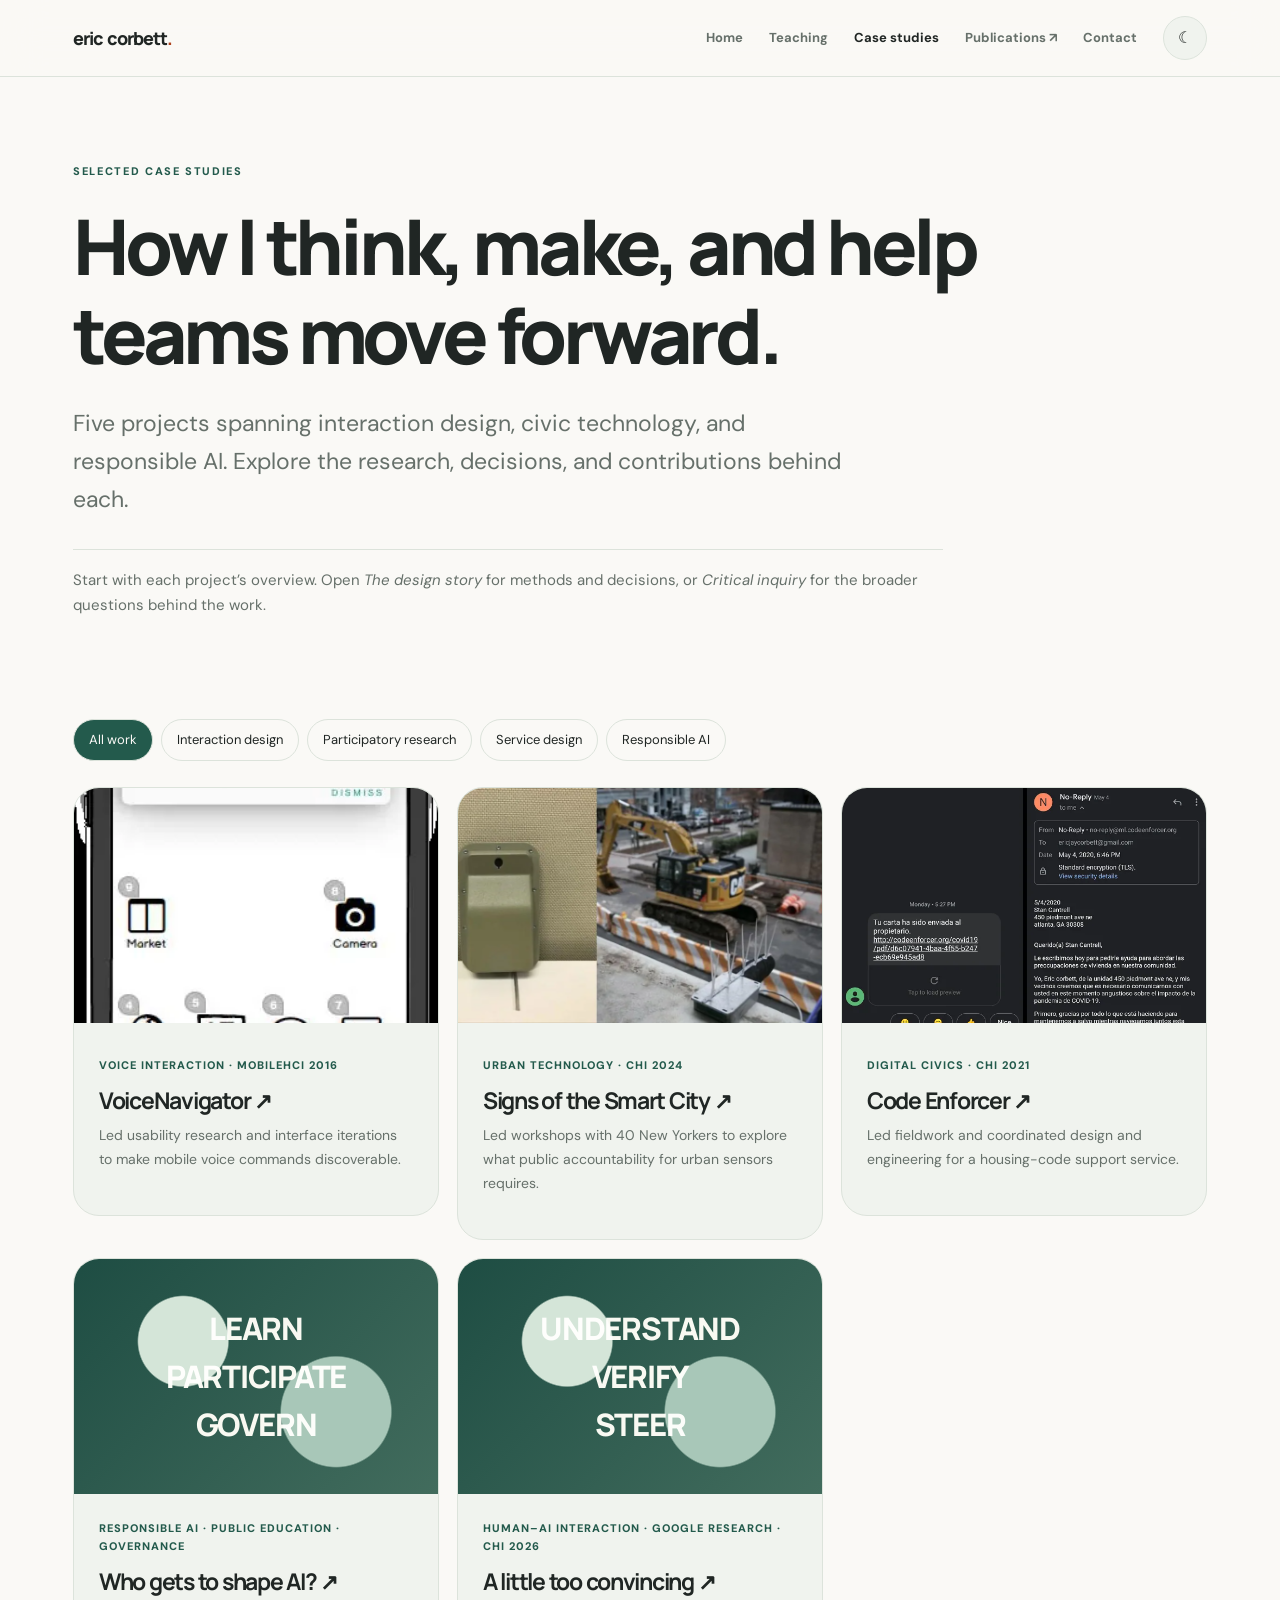
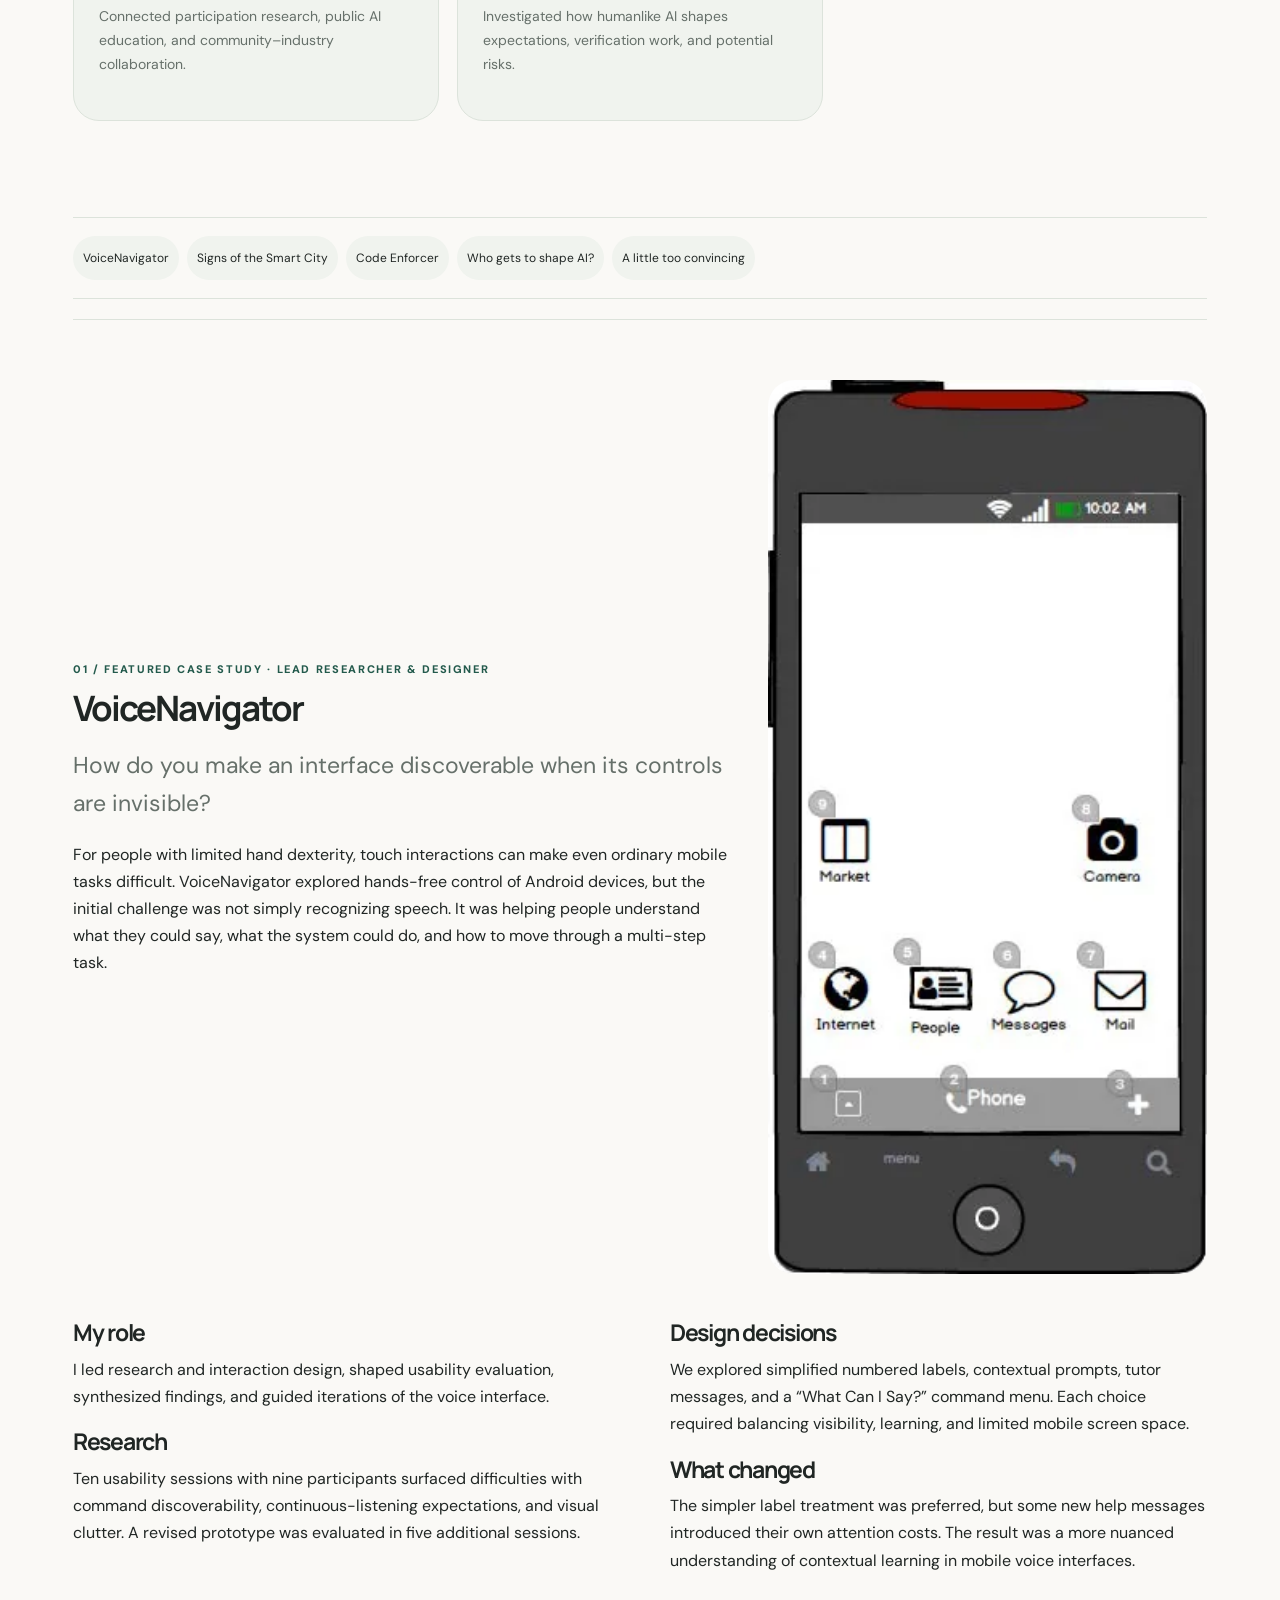
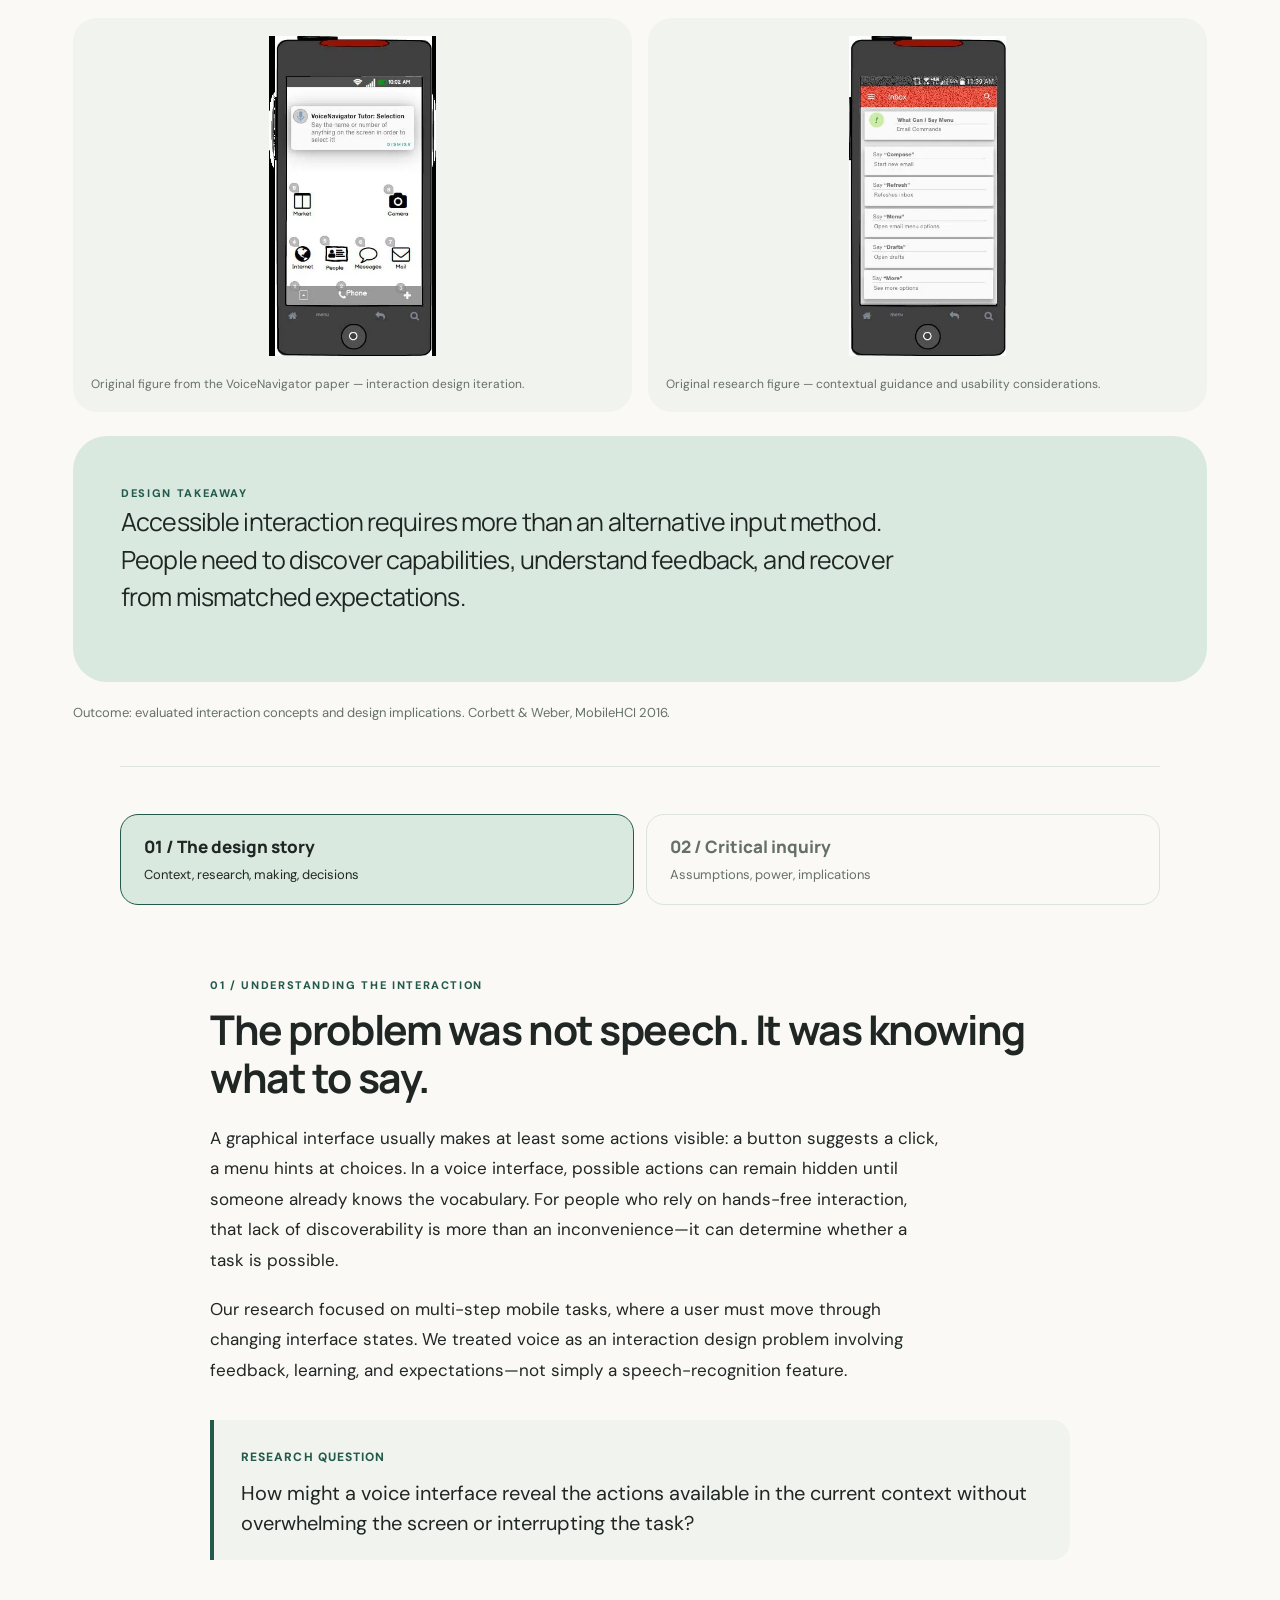
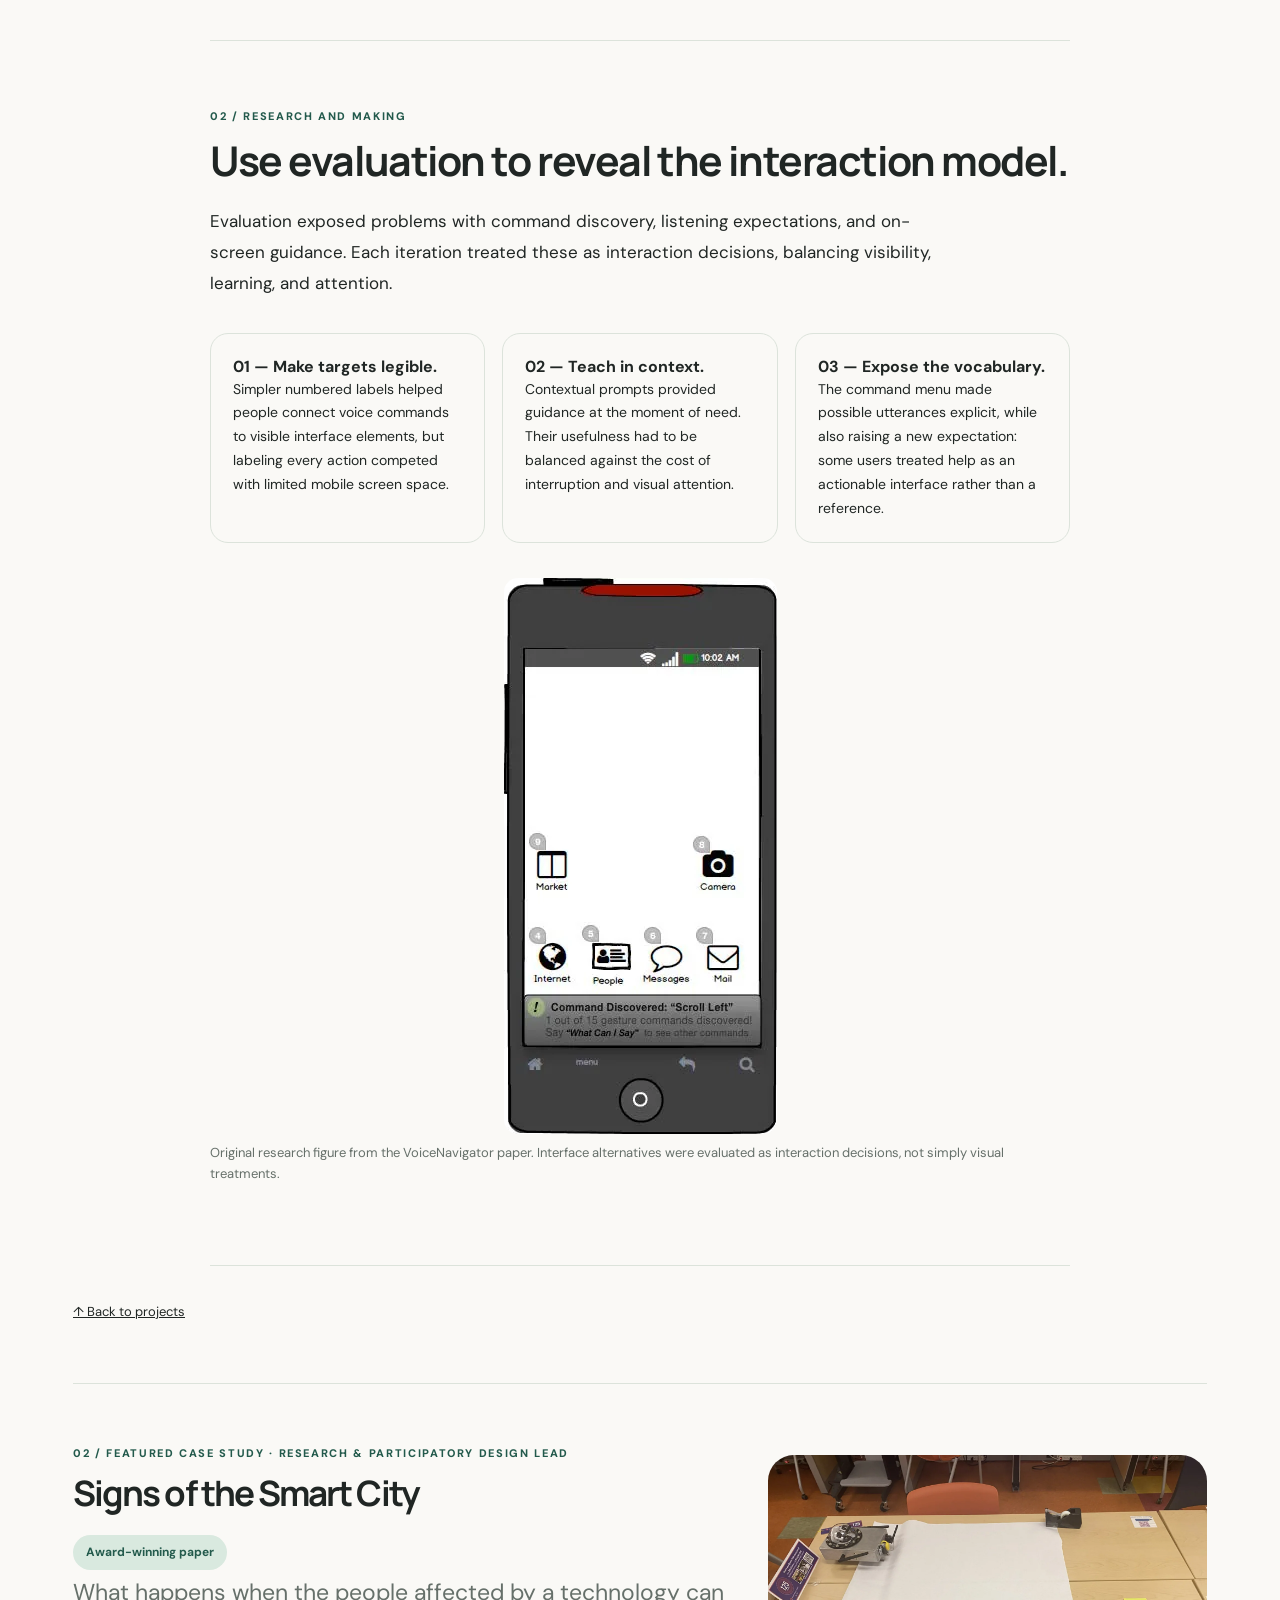
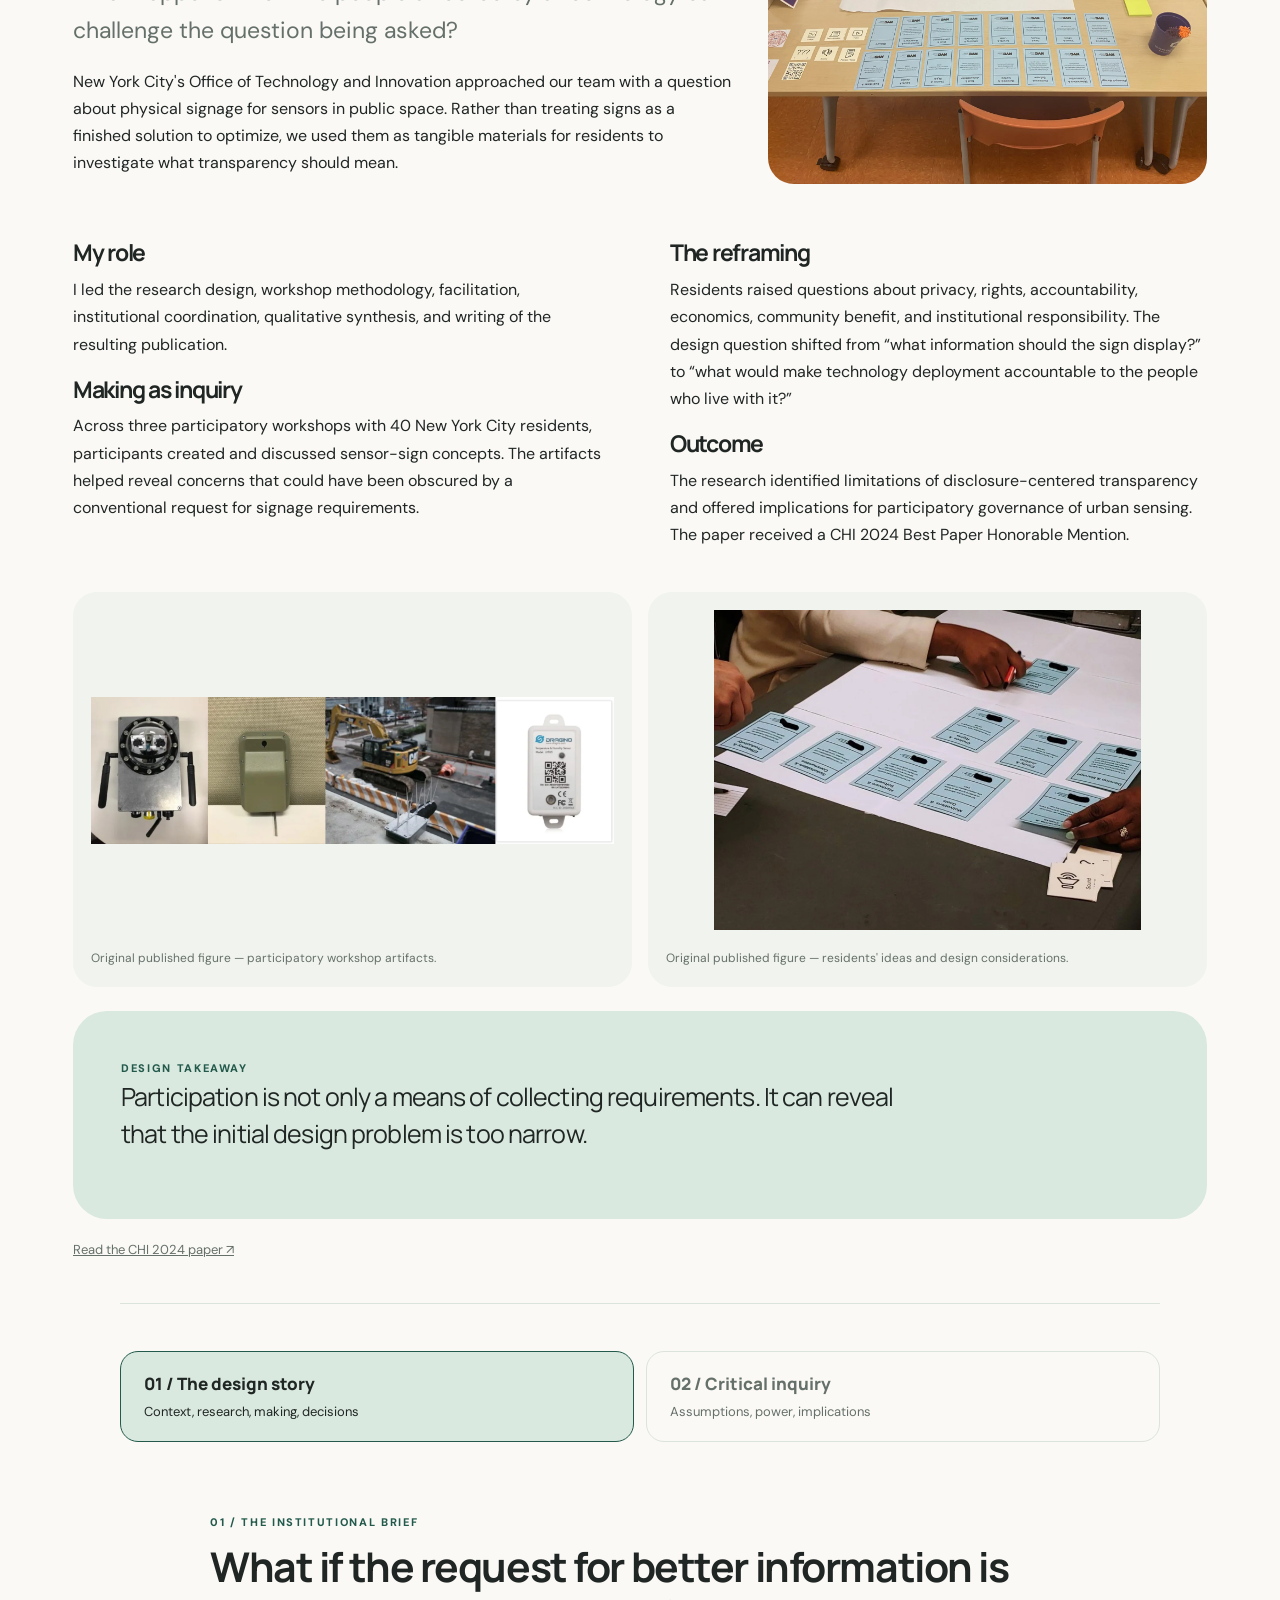
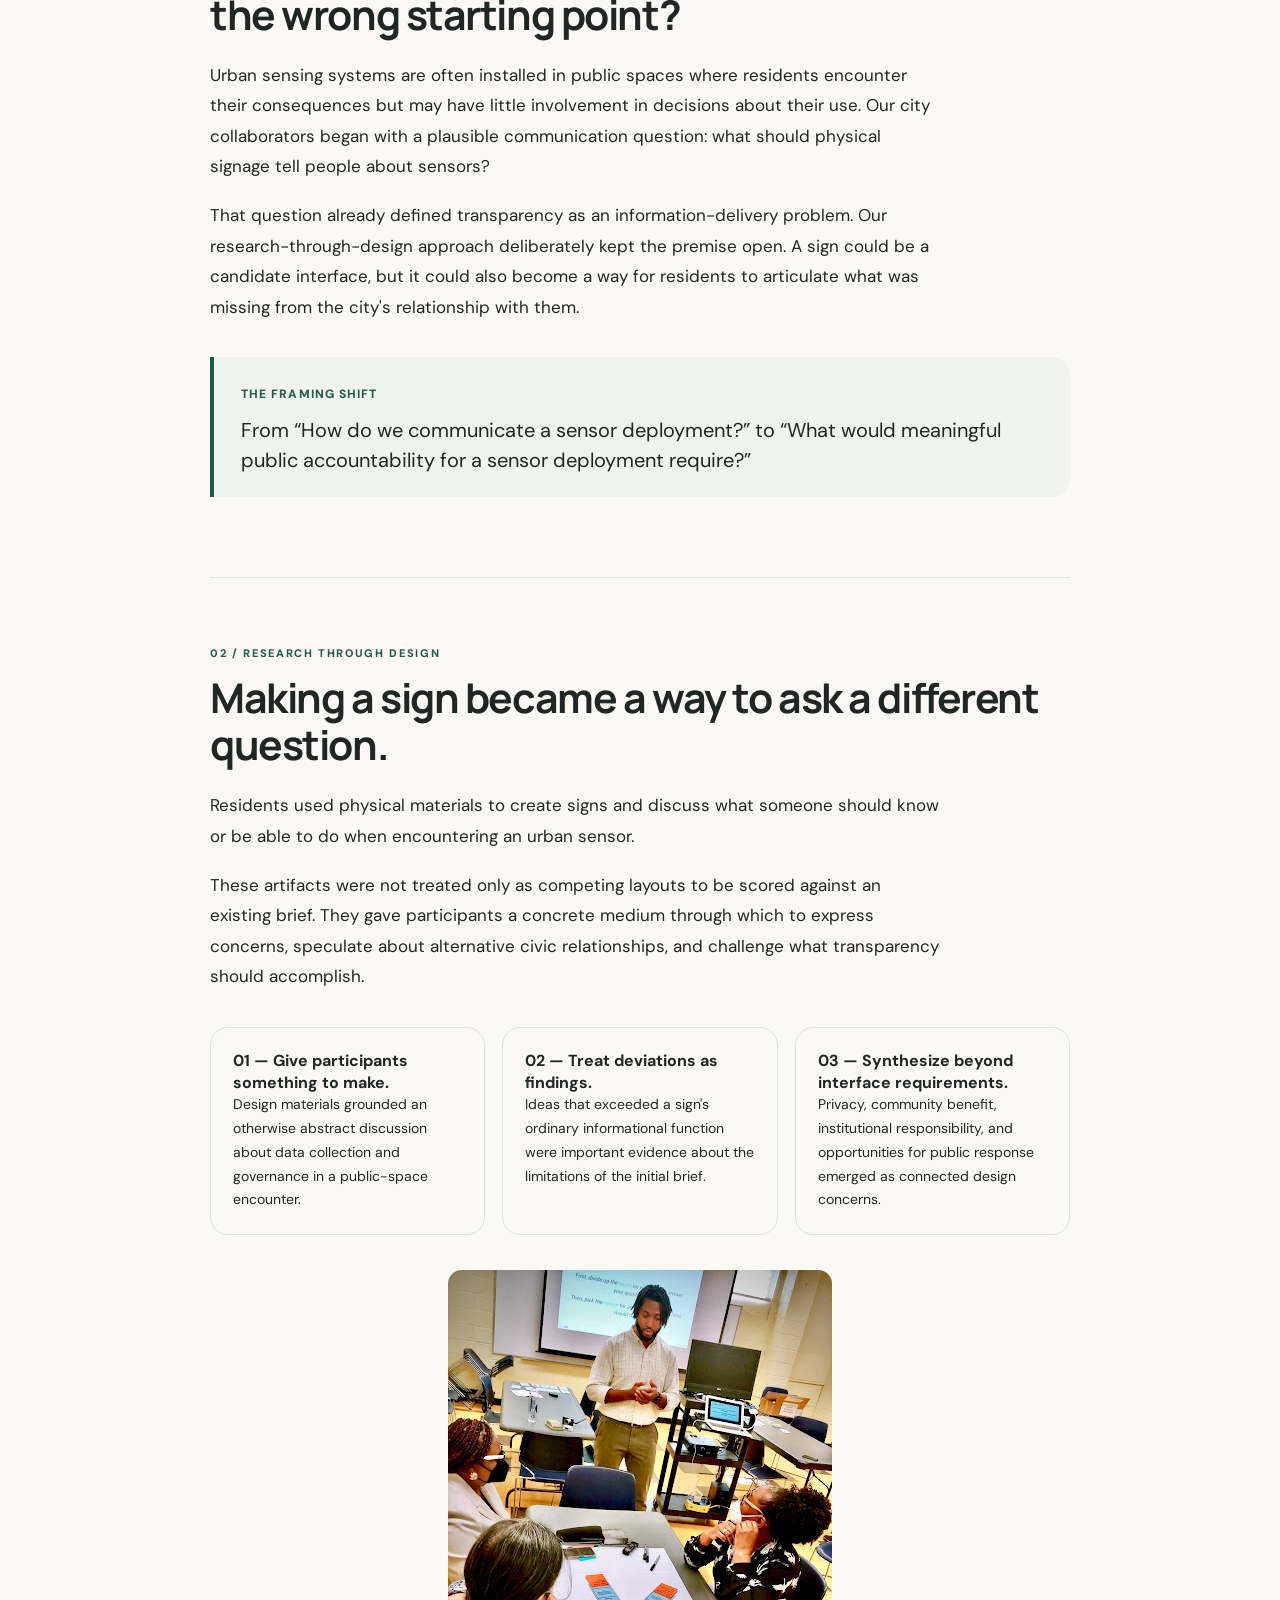
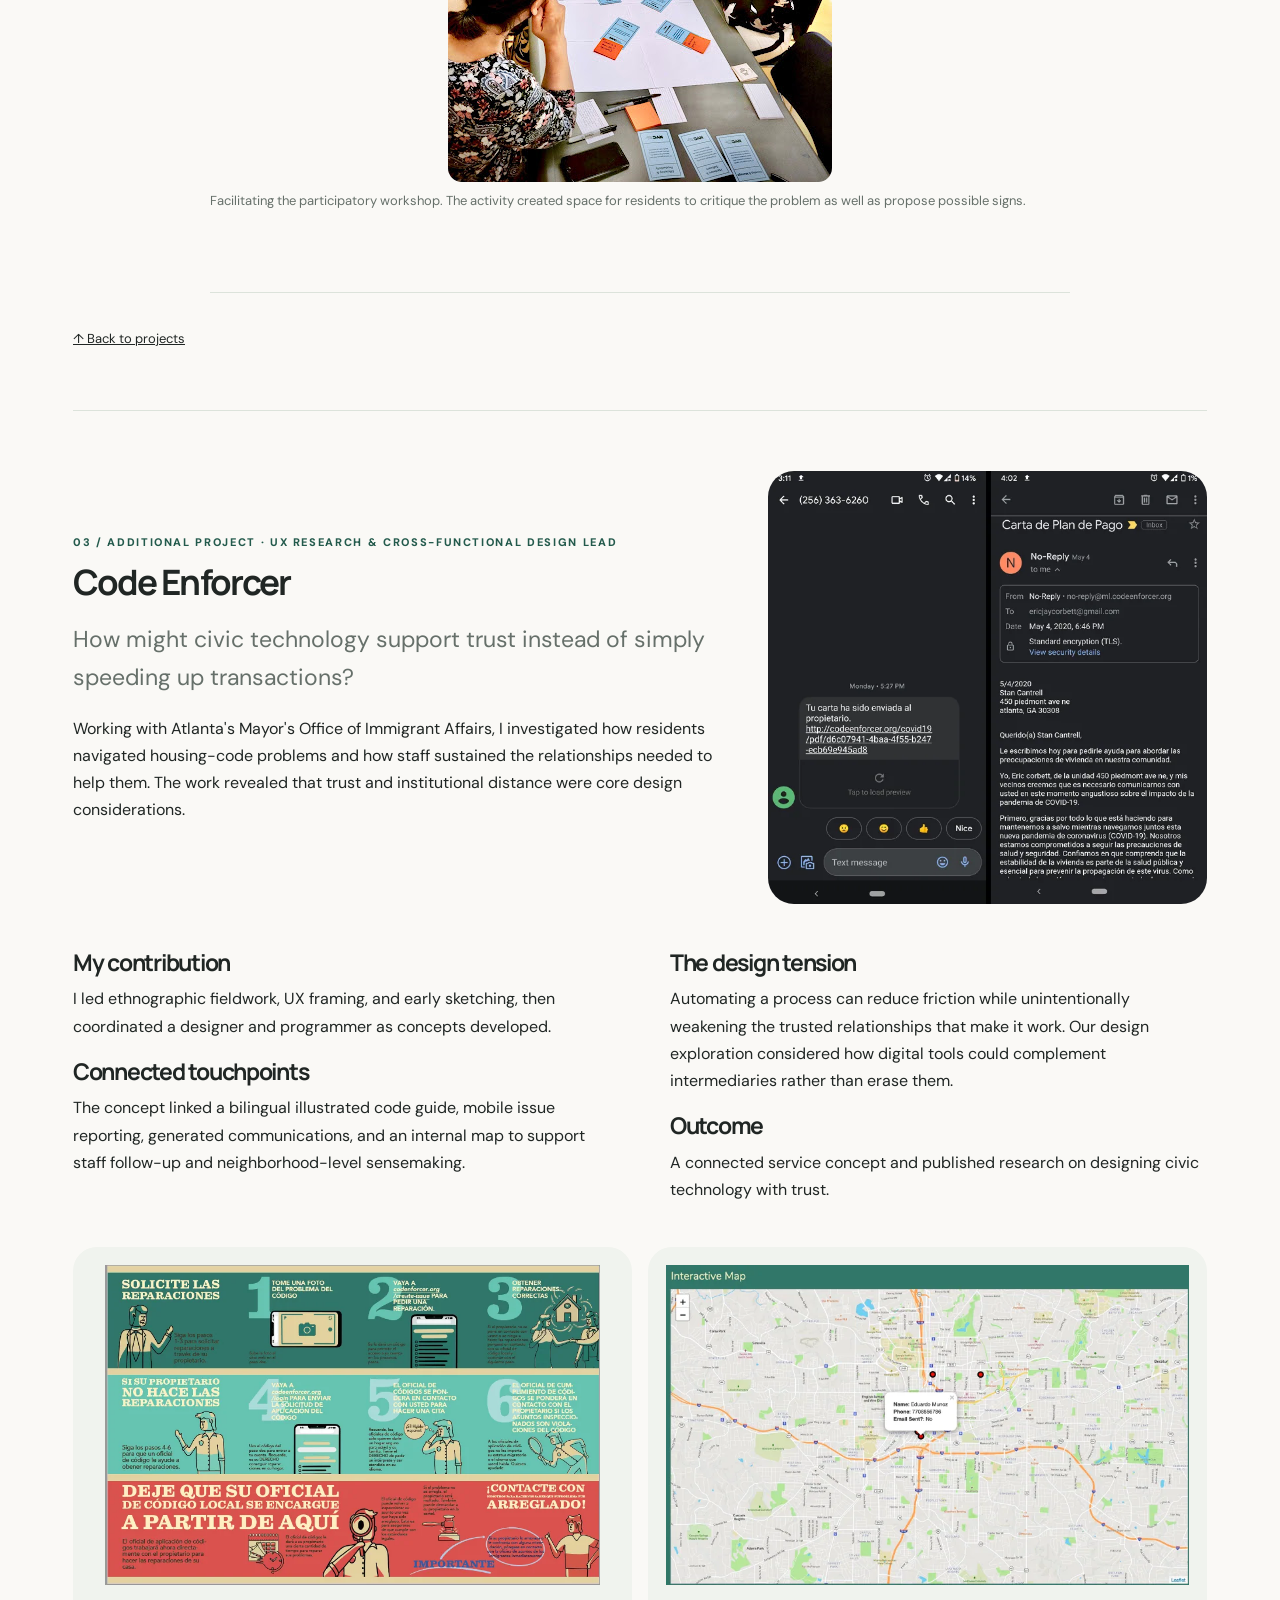
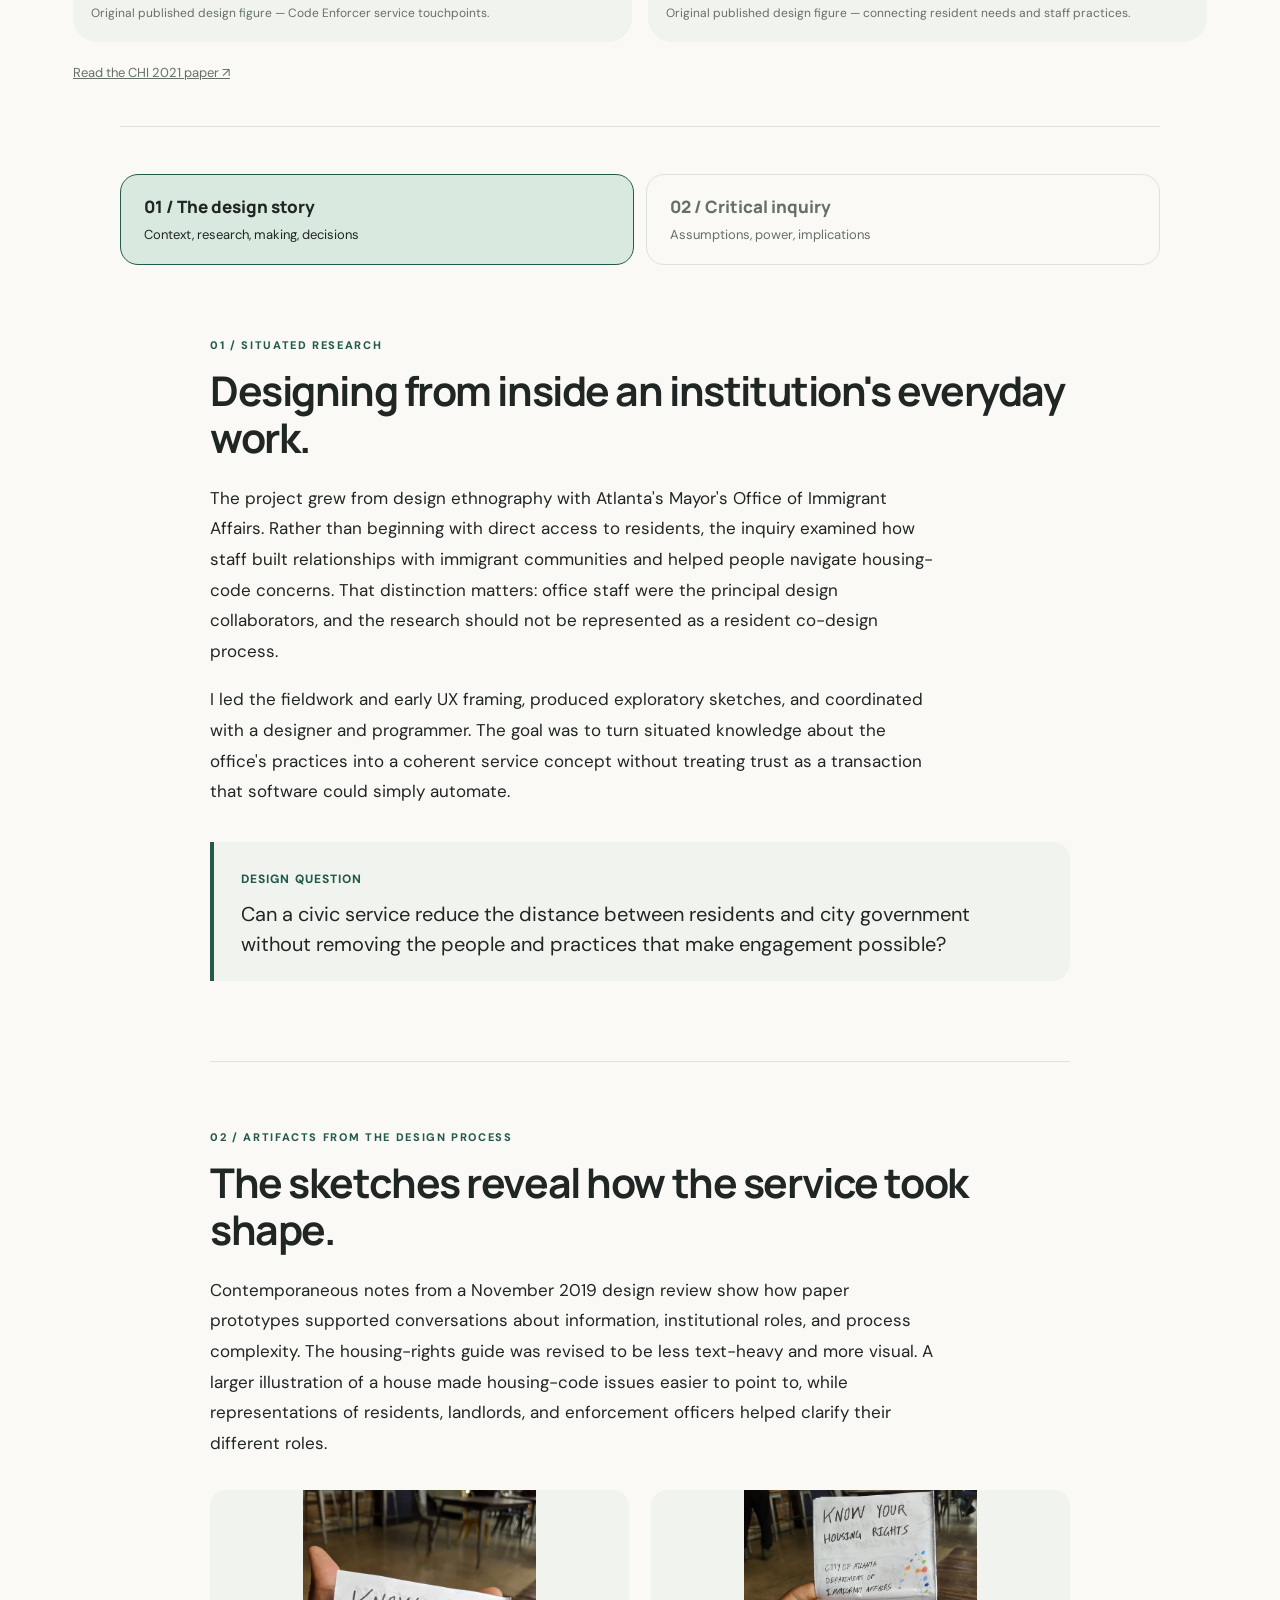
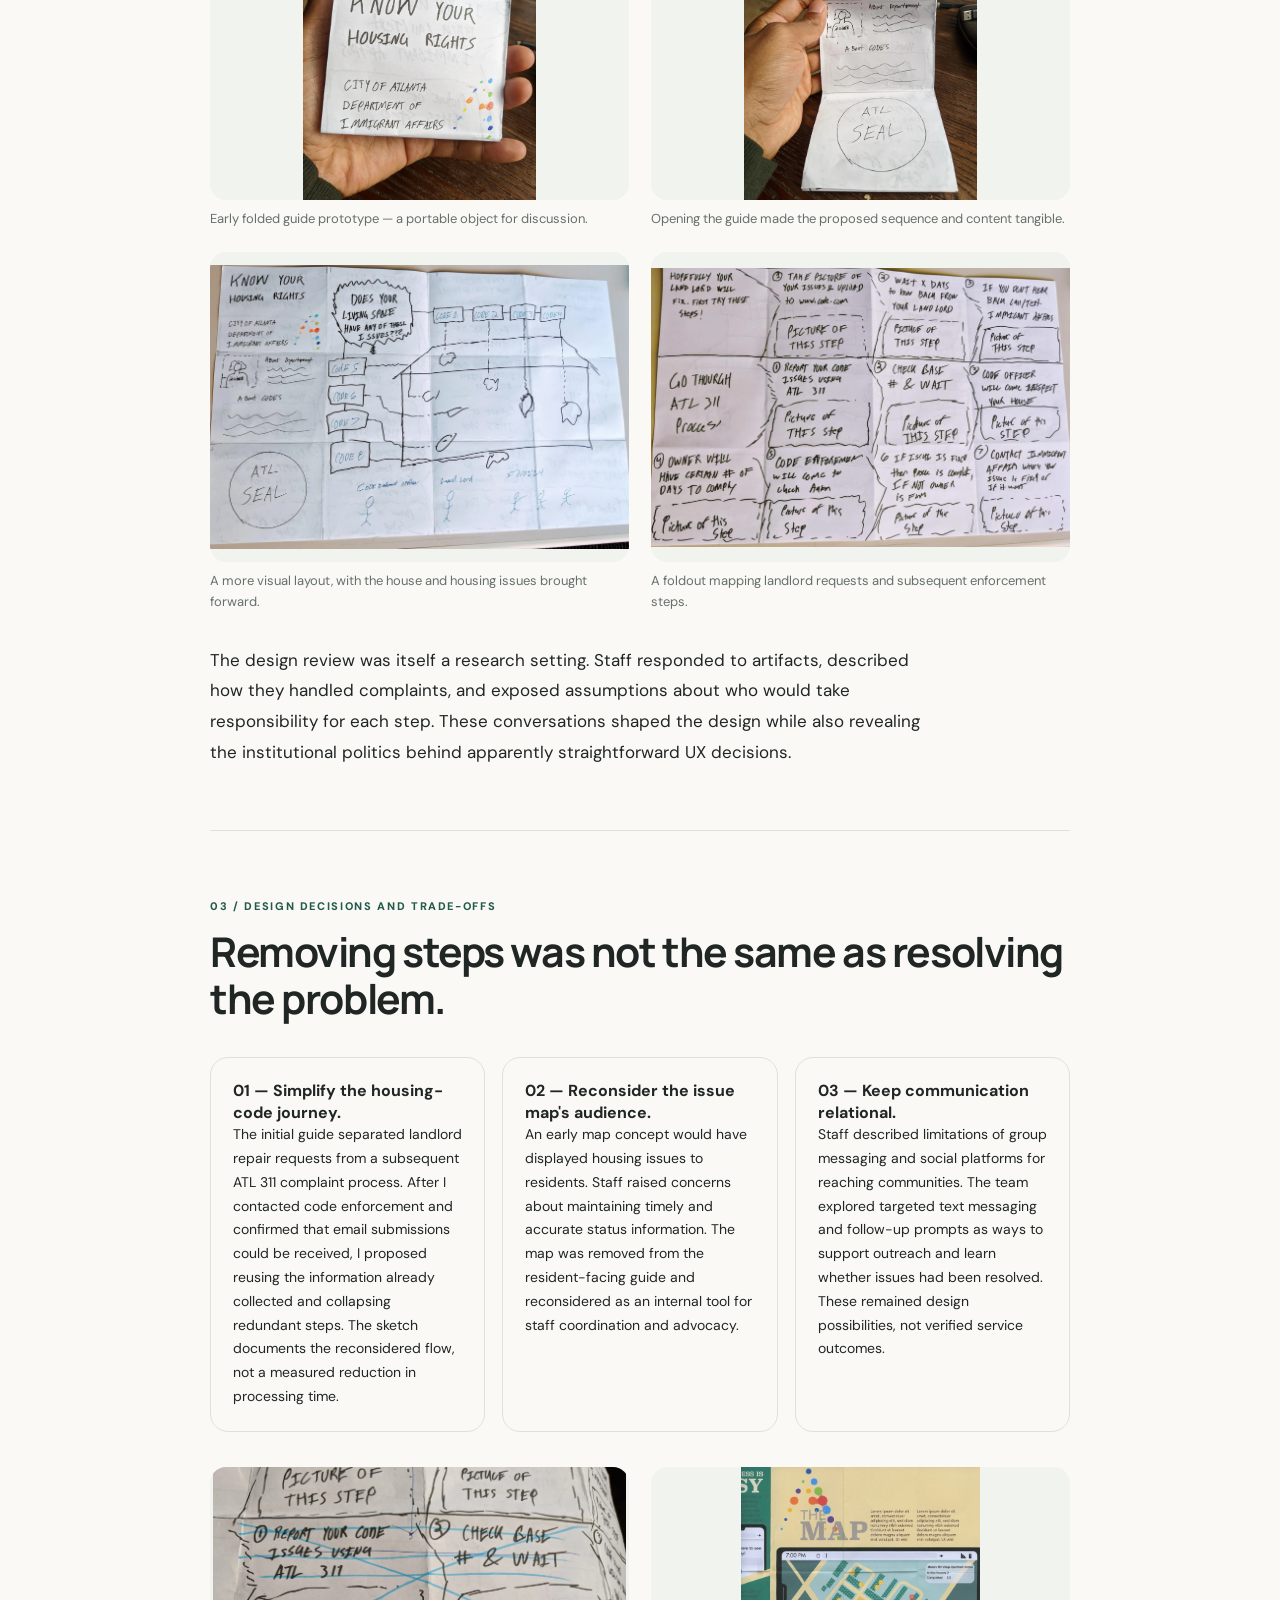
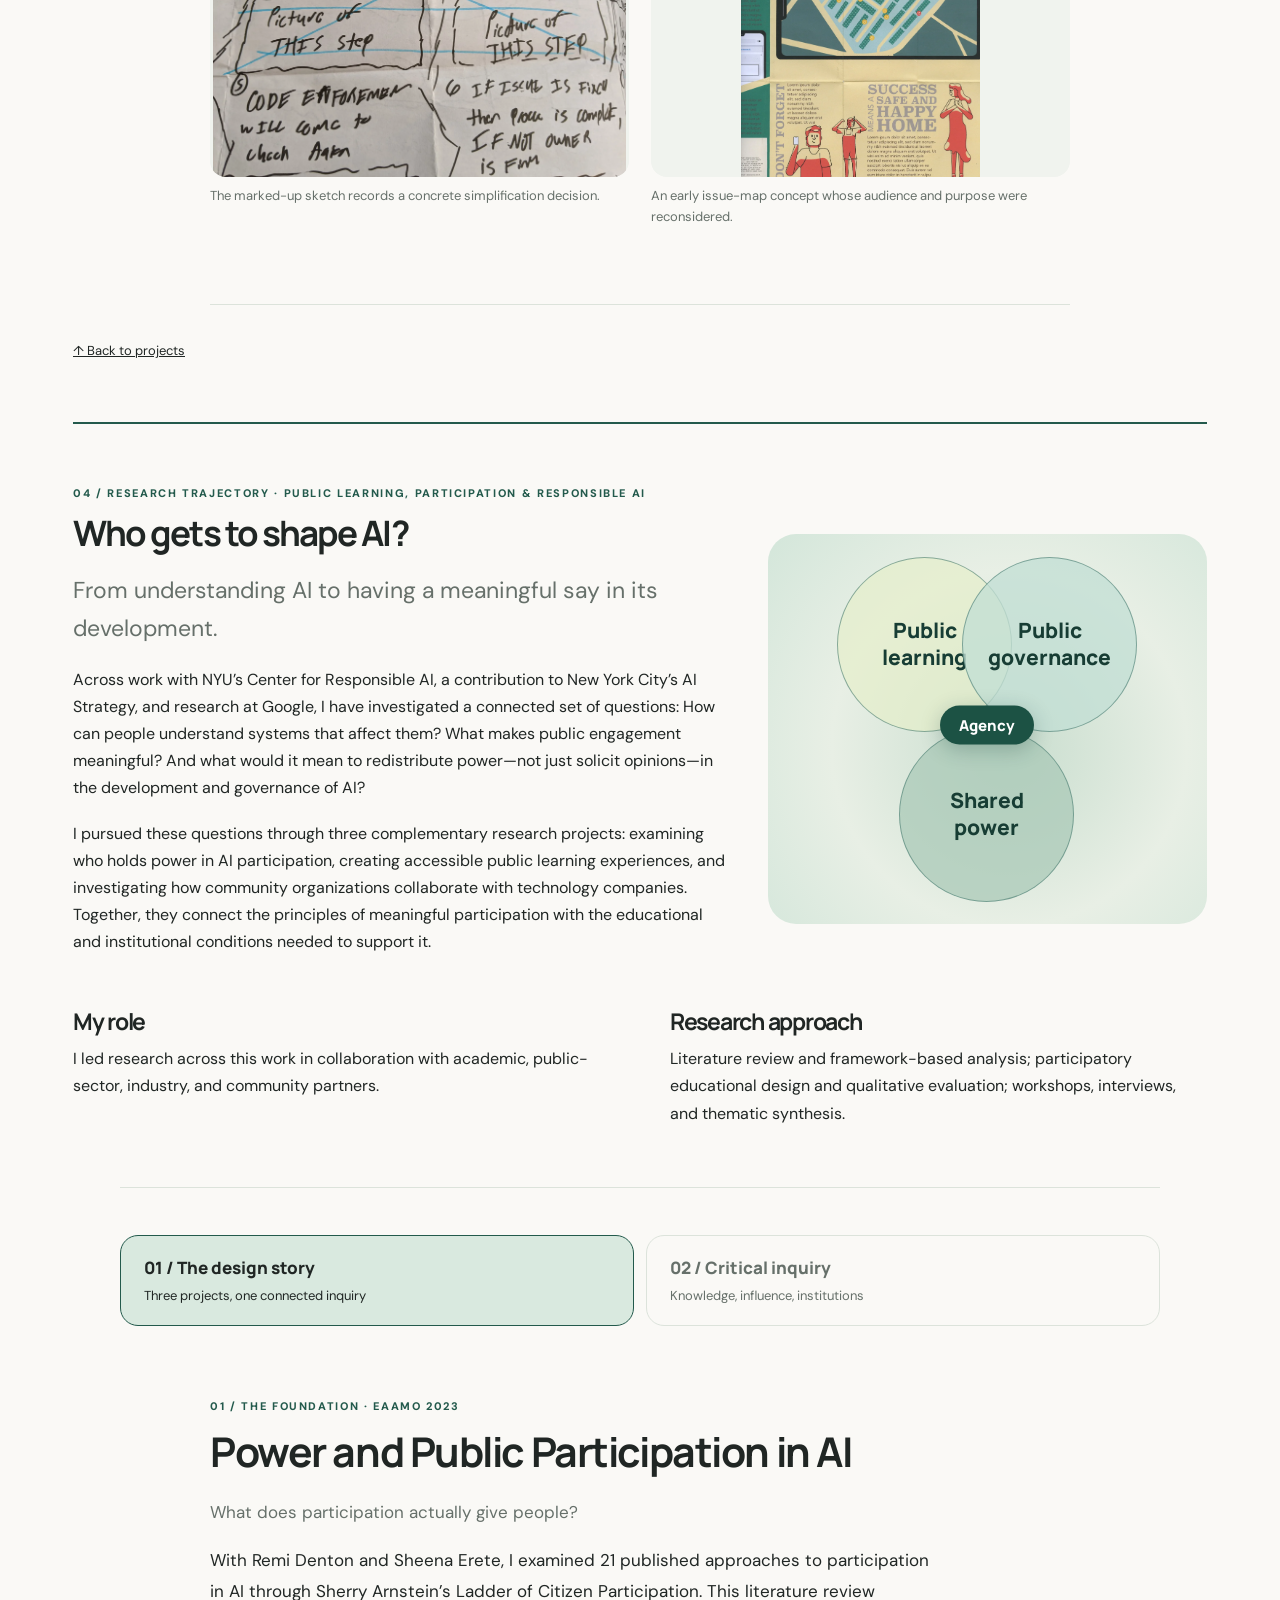
==== commit d5bb6697: "Improve portfolio accessibility and format homepage practice statements" ====
--- a/Website/case-studies.html
+++ b/Website/case-studies.html
@@ -1,13 +1,13 @@
 <!DOCTYPE html>
 
-<html lang="en"><head><meta charset="utf-8"/><meta content="width=device-width, initial-scale=1" name="viewport"/><meta content="Eric Corbett — research-led interaction design, responsible AI, civic technology, and teaching." name="description"/><title>Case studies — Eric Corbett</title><link href="style.css" rel="stylesheet"/></head><body><a class="skip" href="#content">Skip to content</a><header><nav aria-label="Main navigation" class="nav"><a class="brand" href="index.html">eric corbett<span style="color:var(--orange)">.</span></a><div class="navlinks"><a class="" href="index.html">Home</a><a class="" href="teaching.html">Teaching</a><a class="active" href="case-studies.html">Case studies</a><a href="https://scholar.google.com/citations?hl=en&amp;tzom=300&amp;user=MYGUc30AAAAJ&amp;authuser=1" rel="noopener" target="_blank">Publications ↗</a><a href="contact.html">Contact</a></div><button aria-label="Toggle color theme" class="round" id="theme">☾</button></nav></header><main id="content"><section class="pagehero"><div class="eyebrow">Selected case studies</div><h1>How I think, make, and help teams move forward.</h1><p class="lead">Five projects spanning interaction design, civic technology, and responsible AI. Explore the research, decisions, and contributions behind each.</p><div class="layer-explainer">Start with each project’s overview. Open <em>The design story</em> for methods and decisions, or <em>Critical inquiry</em> for the broader questions behind the work.</div></section><section id="projects"><div aria-label="Filter projects" class="filterbar"><button aria-pressed="true" class="filter" data-filter="all">All work</button><button aria-pressed="false" class="filter" data-filter="interaction">Interaction design</button><button aria-pressed="false" class="filter" data-filter="participatory">Participatory research</button><button aria-pressed="false" class="filter" data-filter="service">Service design</button><button aria-pressed="false" class="filter" data-filter="governance">Responsible AI</button></div><div class="grid"><div data-tags="interaction"><article class="card"><a href="#voice"><img alt="Research figure illustrating VoiceNavigator" loading="lazy" src="assets/voice-p6-1.webp"/><div class="cardbody"><div class="meta">Voice interaction · MobileHCI 2016</div><h3>VoiceNavigator <span class="arrow">↗</span></h3><p>Led usability research and interface iterations to make mobile voice commands discoverable.</p></div></a></article></div><div data-tags="participatory"><article class="card"><a href="#signs"><img alt="Research figure illustrating Signs of the Smart City" loading="lazy" src="assets/signs-p5-1.webp"/><div class="cardbody"><div class="meta">Urban technology · CHI 2024</div><h3>Signs of the Smart City <span class="arrow">↗</span></h3><p>Led workshops with 40 New Yorkers to explore what public accountability for urban sensors requires.</p></div></a></article></div><div data-tags="service"><article class="card"><a href="#code"><img alt="Research figure illustrating Code Enforcer" loading="lazy" src="assets/code-p11-1.webp"/><div class="cardbody"><div class="meta">Digital civics · CHI 2021</div><h3>Code Enforcer <span class="arrow">↗</span></h3><p>Led fieldwork and coordinated design and engineering for a housing-code support service.</p></div></a></article></div><div data-tags="participatory governance"><article class="card"><a href="#ai-public"><div aria-hidden="true" class="ai-card-art"><span>LEARN</span><span>PARTICIPATE</span><span>GOVERN</span></div><div class="cardbody"><div class="meta">Responsible AI · Public education · Governance</div><h3>Who gets to shape AI? <span class="arrow">↗</span></h3><p>Connected participation research, public AI education, and community–industry collaboration.</p></div></a></article></div><div data-tags="interaction governance"><article class="card"><a href="#humanlikeness"><div aria-hidden="true" class="ai-card-art"><span>UNDERSTAND</span><span>VERIFY</span><span>STEER</span></div><div class="cardbody"><div class="meta">Human–AI interaction · Google Research · CHI 2026</div><h3>A little too convincing <span class="arrow">↗</span></h3><p>Investigated how humanlike AI shapes expectations, verification work, and potential risks.</p></div></a></article></div></div></section><nav aria-label="Jump to a project" class="project-jump"><a href="#voice">VoiceNavigator</a><a href="#signs">Signs of the Smart City</a><a href="#code">Code Enforcer</a><a href="#ai-public">Who gets to shape AI?</a><a href="#humanlikeness">A little too convincing</a></nav><section class="case longform-case" id="voice"><div class="projecthero"><div><div class="eyebrow">01 / Featured case study · Lead researcher &amp; designer</div><h2>VoiceNavigator</h2><p class="lead">How do you make an interface discoverable when its controls are invisible?</p><p>For people with limited hand dexterity, touch interactions can make even ordinary mobile tasks difficult. VoiceNavigator explored hands-free control of Android devices, but the initial challenge was not simply recognizing speech. It was helping people understand what they could say, what the system could do, and how to move through a multi-step task.</p></div><img alt="Original VoiceNavigator figure from the MobileHCI research paper" src="assets/voice-p3-1.webp"/></div><div class="split" style="margin-top:45px"><div><h3>My role</h3><p>I led research and interaction design, shaped usability evaluation, synthesized findings, and guided iterations of the voice interface.</p><h3>Research</h3><p>Ten usability sessions with nine participants surfaced difficulties with command discoverability, continuous-listening expectations, and visual clutter. A revised prototype was evaluated in five additional sessions.</p></div><div><h3>Design decisions</h3><p>We explored simplified numbered labels, contextual prompts, tutor messages, and a “What Can I Say?” command menu. Each choice required balancing visibility, learning, and limited mobile screen space.</p><h3>What changed</h3><p>The simpler label treatment was preferred, but some new help messages introduced their own attention costs. The result was a more nuanced understanding of contextual learning in mobile voice interfaces.</p></div></div><div class="gallery"><figure><img alt="VoiceNavigator research figure showing interface iteration" src="assets/voice-p6-1.webp"/><figcaption>Original figure from the VoiceNavigator paper — interaction design iteration.</figcaption></figure><figure><img alt="VoiceNavigator research figure showing evaluation or contextual help" src="assets/voice-p7-1.webp"/><figcaption>Original research figure — contextual guidance and usability considerations.</figcaption></figure></div><div class="statement" style="margin-top:24px"><div class="eyebrow">Design takeaway</div><p>Accessible interaction requires more than an alternative input method. People need to discover capabilities, understand feedback, and recover from mismatched expectations.</p></div><p class="note" style="margin-top:20px">Outcome: evaluated interaction concepts and design implications. Corbett &amp; Weber, MobileHCI 2016.</p><div class="longform-content"><div aria-label="Choose how to read voice case study" class="layer-switch" role="group"><button aria-pressed="true" class="layer-button" data-layer-target="voice-design" type="button">01 / The design story <small>Context, research, making, decisions</small></button><button aria-pressed="false" class="layer-button" data-layer-target="voice-critical" type="button">02 / Critical inquiry <small>Assumptions, power, implications</small></button></div><div class="layer-panel" data-layer-group="voice" id="voice-design"><div class="editorial-section" id="voice-question"><div class="eyebrow">01 / Understanding the interaction</div><h3>The problem was not speech. It was knowing what to say.</h3><p>A graphical interface usually makes at least some actions visible: a button suggests a click, a menu hints at choices. In a voice interface, possible actions can remain hidden until someone already knows the vocabulary. For people who rely on hands-free interaction, that lack of discoverability is more than an inconvenience—it can determine whether a task is possible.</p><p>Our research focused on multi-step mobile tasks, where a user must move through changing interface states. We treated voice as an interaction design problem involving feedback, learning, and expectations—not simply a speech-recognition feature.</p><aside class="critical-aside"><span>Research question</span><p>How might a voice interface reveal the actions available in the current context without overwhelming the screen or interrupting the task?</p></aside></div><div class="editorial-section" id="voice-method"><div class="eyebrow">02 / Research and making</div><h3>Use evaluation to reveal the interaction model.</h3><p>Evaluation exposed problems with command discovery, listening expectations, and on-screen guidance. Each iteration treated these as interaction decisions, balancing visibility, learning, and attention.</p><div class="decision-list"><div><strong>01 — Make targets legible.</strong><p>Simpler numbered labels helped people connect voice commands to visible interface elements, but labeling every action competed with limited mobile screen space.</p></div><div><strong>02 — Teach in context.</strong><p>Contextual prompts provided guidance at the moment of need. Their usefulness had to be balanced against the cost of interruption and visual attention.</p></div><div><strong>03 — Expose the vocabulary.</strong><p>The command menu made possible utterances explicit, while also raising a new expectation: some users treated help as an actionable interface rather than a reference.</p></div></div><figure class="editorial-figure"><img alt="Original published VoiceNavigator interface research figure" loading="lazy" src="assets/voice-p6-2.webp"/><figcaption>Original research figure from the VoiceNavigator paper. Interface alternatives were evaluated as interaction decisions, not simply visual treatments.</figcaption></figure></div></div><div class="layer-panel" data-layer-group="voice" hidden="" id="voice-critical"><div class="editorial-section" id="voice-critical-section"><div class="eyebrow">03 / Critical perspective</div><h3>Accessibility is also a question of what the system makes knowable.</h3><p>The familiar design principle of making actions visible becomes difficult when an interface is operated by speech. Voice commands can be invisible, and a user may not know whether a failed attempt reflects recognition, unavailable functionality, or an incorrect mental model. The interface therefore has a responsibility to communicate its boundaries and offer recoverable paths forward.</p><p>This is one reason the project remains relevant to my later work on AI-mediated interaction. Systems that accept open-ended language can feel flexible while concealing their actual capabilities. Good interaction design needs to help people form calibrated expectations, rather than merely invite them to try.</p></div><div class="editorial-section" id="voice-reflection"><div class="eyebrow">04 / What the project taught me</div><h3>Designing for agency means designing for discovery and recovery.</h3><p>The work produced evaluated concepts and a clearer account of the trade-offs between discoverability, learning, and interface complexity. Its enduring lesson for me is that an alternative input method is only accessible when people can understand how to use it and how the system responds.</p></div></div></div><p class="back-projects"><a href="#projects">↑ Back to projects</a></p></section><section class="case longform-case" id="signs"><div class="projecthero"><div><div class="eyebrow">02 / Featured case study · Research &amp; participatory design lead</div><h2>Signs of the Smart City</h2><p class="pill">Award-winning paper</p><p class="lead">What happens when the people affected by a technology can challenge the question being asked?</p><p>New York City's Office of Technology and Innovation approached our team with a question about physical signage for sensors in public space. Rather than treating signs as a finished solution to optimize, we used them as tangible materials for residents to investigate what transparency should mean.</p></div><img alt="Original Signs of the Smart City research figure from CHI 2024" src="assets/signs-p4-1.webp"/></div><div class="split" style="margin-top:45px"><div><h3>My role</h3><p>I led the research design, workshop methodology, facilitation, institutional coordination, qualitative synthesis, and writing of the resulting publication.</p><h3>Making as inquiry</h3><p>Across three participatory workshops with 40 New York City residents, participants created and discussed sensor-sign concepts. The artifacts helped reveal concerns that could have been obscured by a conventional request for signage requirements.</p></div><div><h3>The reframing</h3><p>Residents raised questions about privacy, rights, accountability, economics, community benefit, and institutional responsibility. The design question shifted from “what information should the sign display?” to “what would make technology deployment accountable to the people who live with it?”</p><h3>Outcome</h3><p>The research identified limitations of disclosure-centered transparency and offered implications for participatory governance of urban sensing. The paper received a CHI 2024 Best Paper Honorable Mention.</p></div></div><div class="gallery"><figure><img alt="Original workshop signage artifacts from Signs of the Smart City" src="assets/signs-p5-1.webp"/><figcaption>Original published figure — participatory workshop artifacts.</figcaption></figure><figure><img alt="Original Signs of the Smart City figure illustrating workshop outputs" src="assets/signs-p6-1.webp"/><figcaption>Original published figure — residents' ideas and design considerations.</figcaption></figure></div><div class="statement" style="margin-top:24px"><div class="eyebrow">Design takeaway</div><p>Participation is not only a means of collecting requirements. It can reveal that the initial design problem is too narrow.</p></div><p class="note" style="margin-top:20px"><a href="https://doi.org/10.1145/3613904.3641931" rel="noopener" target="_blank">Read the CHI 2024 paper ↗</a></p><div class="longform-content"><div aria-label="Choose how to read signs case study" class="layer-switch" role="group"><button aria-pressed="true" class="layer-button" data-layer-target="signs-design" type="button">01 / The design story <small>Context, research, making, decisions</small></button><button aria-pressed="false" class="layer-button" data-layer-target="signs-critical" type="button">02 / Critical inquiry <small>Assumptions, power, implications</small></button></div><div class="layer-panel" data-layer-group="signs" id="signs-design"><div class="editorial-section" id="signs-context"><div class="eyebrow">01 / The institutional brief</div><h3>What if the request for better information is the wrong starting point?</h3><p>Urban sensing systems are often installed in public spaces where residents encounter their consequences but may have little involvement in decisions about their use. Our city collaborators began with a plausible communication question: what should physical signage tell people about sensors?</p><p>That question already defined transparency as an information-delivery problem. Our research-through-design approach deliberately kept the premise open. A sign could be a candidate interface, but it could also become a way for residents to articulate what was missing from the city's relationship with them.</p><aside class="critical-aside"><span>The framing shift</span><p>From “How do we communicate a sensor deployment?” to “What would meaningful public accountability for a sensor deployment require?”</p></aside></div><div class="editorial-section" id="signs-method"><div class="eyebrow">02 / Research through design</div><h3>Making a sign became a way to ask a different question.</h3><p>Residents used physical materials to create signs and discuss what someone should know or be able to do when encountering an urban sensor.</p><p>These artifacts were not treated only as competing layouts to be scored against an existing brief. They gave participants a concrete medium through which to express concerns, speculate about alternative civic relationships, and challenge what transparency should accomplish.</p><div class="decision-list"><div><strong>01 — Give participants something to make.</strong><p>Design materials grounded an otherwise abstract discussion about data collection and governance in a public-space encounter.</p></div><div><strong>02 — Treat deviations as findings.</strong><p>Ideas that exceeded a sign's ordinary informational function were important evidence about the limitations of the initial brief.</p></div><div><strong>03 — Synthesize beyond interface requirements.</strong><p>Privacy, community benefit, institutional responsibility, and opportunities for public response emerged as connected design concerns.</p></div></div><figure class="editorial-figure"><img alt="Eric facilitating a participatory urban sensing workshop around a table of physical design materials" loading="lazy" src="assets/workshop-facilitation.jpg"/><figcaption>Facilitating the participatory workshop. The activity created space for residents to critique the problem as well as propose possible signs.</figcaption></figure></div></div><div class="layer-panel" data-layer-group="signs" hidden="" id="signs-critical"><div class="editorial-section" id="signs-critical-section"><div class="eyebrow">03 / Critical perspective</div><h3>Transparency is not the same as accountability.</h3><p>Disclosure is valuable, but information alone does not determine whether people can challenge an institution's decisions. A sign may tell residents that a sensor exists without addressing who authorized it, who benefits, how data is used, or what avenues for contestation exist.</p><p>Our analysis therefore treats transparency as a social and political relation, not only an interface property. The project suggests that participatory design can help residents question whether a technology should be deployed, how it should be governed, and what responsibilities its operators carry.</p><p>The work combines an exploration of signage as an interaction medium with a critique of the assumption that greater disclosure automatically produces public trust.</p></div><div class="editorial-section" id="signs-reflection"><div class="eyebrow">04 / Design leadership and learning</div><h3>Sometimes the most valuable prototype changes the brief.</h3><p>Leading the project required balancing a city partner's practical question with a research process open to more fundamental challenges. Rather than promise a definitive signage system, we produced a set of findings about the limits and opportunities of transparency and the role of participatory design in reframing civic technology.</p><p>The resulting CHI 2024 paper received a Best Paper Honorable Mention. For my design practice, the lasting lesson is that prototyping and participation can produce knowledge that a conventional requirements process might never solicit.</p></div></div></div><p class="back-projects"><a href="#projects">↑ Back to projects</a></p></section><section class="case longform-case" id="code"><div class="projecthero"><div><div class="eyebrow">03 / Additional project · UX research &amp; cross-functional design lead</div><h2>Code Enforcer</h2><p class="lead">How might civic technology support trust instead of simply speeding up transactions?</p><p>Working with Atlanta's Mayor's Office of Immigrant Affairs, I investigated how residents navigated housing-code problems and how staff sustained the relationships needed to help them. The work revealed that trust and institutional distance were core design considerations.</p></div><img alt="Original Code Enforcer interface and service research figure" src="assets/code-p11-1.webp"/></div><div class="split" style="margin-top:45px"><div><h3>My contribution</h3><p>I led ethnographic fieldwork, UX framing, and early sketching, then coordinated a designer and programmer as concepts developed.</p><h3>Connected touchpoints</h3><p>The concept linked a bilingual illustrated code guide, mobile issue reporting, generated communications, and an internal map to support staff follow-up and neighborhood-level sensemaking.</p></div><div><h3>The design tension</h3><p>Automating a process can reduce friction while unintentionally weakening the trusted relationships that make it work. Our design exploration considered how digital tools could complement intermediaries rather than erase them.</p><h3>Outcome</h3><p>A connected service concept and published research on designing civic technology with trust.</p></div></div><div class="gallery"><figure><img alt="Original Code Enforcer design artifact" src="assets/code-p12-1.webp"/><figcaption>Original published design figure — Code Enforcer service touchpoints.</figcaption></figure><figure><img alt="Original Code Enforcer design artifact and issue map" src="assets/code-p13-1.webp"/><figcaption>Original published design figure — connecting resident needs and staff practices.</figcaption></figure></div><p class="note" style="margin-top:20px"><a href="https://doi.org/10.1145/3411764.3445341" rel="noopener" target="_blank">Read the CHI 2021 paper ↗</a></p><div class="longform-content"><div aria-label="Choose how to read code case study" class="layer-switch" role="group"><button aria-pressed="true" class="layer-button" data-layer-target="code-design" type="button">01 / The design story <small>Context, research, making, decisions</small></button><button aria-pressed="false" class="layer-button" data-layer-target="code-critical" type="button">02 / Critical inquiry <small>Assumptions, power, implications</small></button></div><div class="layer-panel" data-layer-group="code" id="code-design"><div class="editorial-section" id="code-fieldwork"><div class="eyebrow">01 / Situated research</div><h3>Designing from inside an institution's everyday work.</h3><p>The project grew from design ethnography with Atlanta's Mayor's Office of Immigrant Affairs. Rather than beginning with direct access to residents, the inquiry examined how staff built relationships with immigrant communities and helped people navigate housing-code concerns. That distinction matters: office staff were the principal design collaborators, and the research should not be represented as a resident co-design process.</p><p>I led the fieldwork and early UX framing, produced exploratory sketches, and coordinated with a designer and programmer. The goal was to turn situated knowledge about the office's practices into a coherent service concept without treating trust as a transaction that software could simply automate.</p><aside class="critical-aside"><span>Design question</span><p>Can a civic service reduce the distance between residents and city government without removing the people and practices that make engagement possible?</p></aside></div><div class="editorial-section" id="code-artifacts"><div class="eyebrow">02 / Artifacts from the design process</div><h3>The sketches reveal how the service took shape.</h3><p>Contemporaneous notes from a November 2019 design review show how paper prototypes supported conversations about information, institutional roles, and process complexity. The housing-rights guide was revised to be less text-heavy and more visual. A larger illustration of a house made housing-code issues easier to point to, while representations of residents, landlords, and enforcement officers helped clarify their different roles.</p><div class="research-image-grid"><figure><img alt="Original folded Know Your Housing Rights paper guide prototype" loading="lazy" src="assets/code-notes-guide-cover.webp"/><figcaption>Early folded guide prototype — a portable object for discussion.</figcaption></figure><figure><img alt="Original opened paper guide showing its panels" loading="lazy" src="assets/code-notes-guide-open.webp"/><figcaption>Opening the guide made the proposed sequence and content tangible.</figcaption></figure><figure><img alt="Original sketch enlarging the house and code violation callouts" loading="lazy" src="assets/code-notes-housing-issues-sketch.webp"/><figcaption>A more visual layout, with the house and housing issues brought forward.</figcaption></figure><figure><img alt="Original hand-drawn multi-step process foldout" loading="lazy" src="assets/code-notes-process-flow-sketch.webp"/><figcaption>A foldout mapping landlord requests and subsequent enforcement steps.</figcaption></figure></div><p>The design review was itself a research setting. Staff responded to artifacts, described how they handled complaints, and exposed assumptions about who would take responsibility for each step. These conversations shaped the design while also revealing the institutional politics behind apparently straightforward UX decisions.</p></div><div class="editorial-section" id="code-decisions"><div class="eyebrow">03 / Design decisions and trade-offs</div><h3>Removing steps was not the same as resolving the problem.</h3><div class="decision-list"><div><strong>01 — Simplify the housing-code journey.</strong><p>The initial guide separated landlord repair requests from a subsequent ATL 311 complaint process. After I contacted code enforcement and confirmed that email submissions could be received, I proposed reusing the information already collected and collapsing redundant steps. The sketch documents the reconsidered flow, not a measured reduction in processing time.</p></div><div><strong>02 — Reconsider the issue map's audience.</strong><p>An early map concept would have displayed housing issues to residents. Staff raised concerns about maintaining timely and accurate status information. The map was removed from the resident-facing guide and reconsidered as an internal tool for staff coordination and advocacy.</p></div><div><strong>03 — Keep communication relational.</strong><p>Staff described limitations of group messaging and social platforms for reaching communities. The team explored targeted text messaging and follow-up prompts as ways to support outreach and learn whether issues had been resolved. These remained design possibilities, not verified service outcomes.</p></div></div><div class="research-image-grid"><figure><img alt="Original paper prototype showing ATL 311 steps crossed out in blue" loading="lazy" src="assets/code-notes-removed-311-steps.webp"/><figcaption>The marked-up sketch records a concrete simplification decision.</figcaption></figure><figure><img alt="Original early concept illustration for housing issue map" loading="lazy" src="assets/code-notes-issue-map-concept.webp"/><figcaption>An early issue-map concept whose audience and purpose were reconsidered.</figcaption></figure></div></div></div><div class="layer-panel" data-layer-group="code" hidden="" id="code-critical"><div class="editorial-section" id="code-critical-section"><div class="eyebrow">04 / Critical interpretation</div><h3>The tension between administrative efficiency and relational trust was the finding.</h3><p>One reading of the design is that it makes a difficult municipal process more usable. A second, more critical reading asks what happens when public institutions make services efficient by shifting responsibility onto residents. The research describes this tension through the idea of <em>trust as distance</em>: social, institutional, and power relations shape whether a service can be trusted, and those relations cannot be solved by interface polish alone.</p><p>My own fieldnotes are candid about moments when I advocated streamlining steps even as I questioned whether this might diminish the office's relational work. That tension is part of the design research, not something to edit out of the story. The same tools that could withdraw staff from direct mediation could also make it easier to maintain contact and follow up.</p><p>As a designer and researcher, I take this project as a reminder that a good workflow is not necessarily a good institutional arrangement. A service needs to be evaluated for what it enables, whose labor it changes, and what responsibilities it redistributes.</p><div class="statement"><div class="eyebrow">What the work contributed</div><p>A connected civic service concept and a research account of how trust, institutional distance, and public-service efficiency shape design decisions. No claim of scaled deployment or quantified housing outcomes.</p></div><p class="note">Evidence: original November 15, 2019 design-review notes and Corbett &amp; Le Dantec, CHI 2021. Staff names and personally identifying details from fieldnotes are intentionally excluded from the public narrative.</p></div></div></div><p class="back-projects"><a href="#projects">↑ Back to projects</a></p></section><section class="case longform-case ai-case" id="ai-public"><div class="projecthero"><div><div class="eyebrow">04 / Research trajectory · Public learning, participation &amp; responsible AI</div><h2>Who gets to shape AI?</h2><p class="lead">From understanding AI to having a meaningful say in its development.</p><p>Across work with NYU’s Center for Responsible AI, a contribution to New York City’s AI Strategy, and research at Google, I have investigated a connected set of questions: How can people understand systems that affect them? What makes public engagement meaningful? And what would it mean to redistribute power—not just solicit opinions—in the development and governance of AI?</p><p>I pursued these questions through three complementary research projects: examining who holds power in AI participation, creating accessible public learning experiences, and investigating how community organizations collaborate with technology companies. Together, they connect the principles of meaningful participation with the educational and institutional conditions needed to support it.</p></div><div aria-label="Three overlapping themes: public learning, governance, and power in participation" class="ai-hero-graphic" role="img"><div class="ai-orbit one">Public<br/>learning</div><div class="ai-orbit two">Public<br/>governance</div><div class="ai-orbit three">Shared<br/>power</div><div class="ai-orbit-center">Agency</div></div></div>
+<html lang="en"><head><meta charset="utf-8"/><meta content="width=device-width, initial-scale=1" name="viewport"/><meta content="Eric Corbett — research-led interaction design, responsible AI, civic technology, and teaching." name="description"/><title>Case studies — Eric Corbett</title><link href="style.css" rel="stylesheet"/><noscript><style>.layer-panel[hidden]{display:block!important}.layer-switch{display:none}</style></noscript></head><body><a class="skip" href="#content">Skip to content</a><header><nav aria-label="Main navigation" class="nav"><a class="brand" href="index.html">eric corbett<span style="color:var(--orange)">.</span></a><div class="navlinks"><a class="" href="index.html">Home</a><a class="" href="teaching.html">Teaching</a><a aria-current="page" class="active" href="case-studies.html">Case studies</a><a href="https://scholar.google.com/citations?hl=en&amp;tzom=300&amp;user=MYGUc30AAAAJ&amp;authuser=1" rel="noopener" target="_blank">Publications ↗</a><a href="contact.html">Contact</a></div><button aria-label="Use dark color theme" aria-pressed="false" class="round" id="theme" type="button">☾</button></nav></header><main id="content" tabindex="-1"><section class="pagehero"><div class="eyebrow">Selected case studies</div><h1>How I think, make, and help teams move forward.</h1><p class="lead">Five projects spanning interaction design, civic technology, and responsible AI. Explore the research, decisions, and contributions behind each.</p><div class="layer-explainer">Start with each project’s overview. Open <em>The design story</em> for methods and decisions, or <em>Critical inquiry</em> for the broader questions behind the work.</div></section><section id="projects"><h2 class="sr-only">Explore projects</h2><div aria-label="Filter projects" class="filterbar" role="group"><button aria-pressed="true" class="filter" data-filter="all">All work</button><button aria-pressed="false" class="filter" data-filter="interaction">Interaction design</button><button aria-pressed="false" class="filter" data-filter="participatory">Participatory research</button><button aria-pressed="false" class="filter" data-filter="service">Service design</button><button aria-pressed="false" class="filter" data-filter="governance">Responsible AI</button></div><p aria-atomic="true" aria-live="polite" class="sr-only" id="filter-status" role="status">Showing all 5 projects</p><div class="grid"><div data-tags="interaction"><article class="card"><a href="#voice"><img alt="" decoding="async" loading="lazy" src="assets/voice-p6-1.webp"/><div class="cardbody"><div class="meta">Voice interaction · MobileHCI 2016</div><h3>VoiceNavigator <span class="arrow">↗</span></h3><p>Led usability research and interface iterations to make mobile voice commands discoverable.</p></div></a></article></div><div data-tags="participatory"><article class="card"><a href="#signs"><img alt="" decoding="async" loading="lazy" src="assets/signs-p5-1.webp"/><div class="cardbody"><div class="meta">Urban technology · CHI 2024</div><h3>Signs of the Smart City <span class="arrow">↗</span></h3><p>Led workshops with 40 New Yorkers to explore what public accountability for urban sensors requires.</p></div></a></article></div><div data-tags="service"><article class="card"><a href="#code"><img alt="" decoding="async" loading="lazy" src="assets/code-p11-1.webp"/><div class="cardbody"><div class="meta">Digital civics · CHI 2021</div><h3>Code Enforcer <span class="arrow">↗</span></h3><p>Led fieldwork and coordinated design and engineering for a housing-code support service.</p></div></a></article></div><div data-tags="participatory governance"><article class="card"><a href="#ai-public"><div aria-hidden="true" class="ai-card-art"><span>LEARN</span><span>PARTICIPATE</span><span>GOVERN</span></div><div class="cardbody"><div class="meta">Responsible AI · Public education · Governance</div><h3>Who gets to shape AI? <span class="arrow">↗</span></h3><p>Connected participation research, public AI education, and community–industry collaboration.</p></div></a></article></div><div data-tags="interaction governance"><article class="card"><a href="#humanlikeness"><div aria-hidden="true" class="ai-card-art"><span>UNDERSTAND</span><span>VERIFY</span><span>STEER</span></div><div class="cardbody"><div class="meta">Human–AI interaction · Google Research · CHI 2026</div><h3>A little too convincing <span class="arrow">↗</span></h3><p>Investigated how humanlike AI shapes expectations, verification work, and potential risks.</p></div></a></article></div></div></section><nav aria-label="Jump to a project" class="project-jump"><a href="#voice">VoiceNavigator</a><a href="#signs">Signs of the Smart City</a><a href="#code">Code Enforcer</a><a href="#ai-public">Who gets to shape AI?</a><a href="#humanlikeness">A little too convincing</a></nav><section class="case longform-case" id="voice"><div class="projecthero"><div><div class="eyebrow">01 / Featured case study · Lead researcher &amp; designer</div><h2>VoiceNavigator</h2><p class="lead">How do you make an interface discoverable when its controls are invisible?</p><p>For people with limited hand dexterity, touch interactions can make even ordinary mobile tasks difficult. VoiceNavigator explored hands-free control of Android devices, but the initial challenge was not simply recognizing speech. It was helping people understand what they could say, what the system could do, and how to move through a multi-step task.</p></div><img alt="Original VoiceNavigator figure from the MobileHCI research paper" decoding="async" src="assets/voice-p3-1.webp"/></div><div class="split" style="margin-top:45px"><div><h3>My role</h3><p>I led research and interaction design, shaped usability evaluation, synthesized findings, and guided iterations of the voice interface.</p><h3>Research</h3><p>Ten usability sessions with nine participants surfaced difficulties with command discoverability, continuous-listening expectations, and visual clutter. A revised prototype was evaluated in five additional sessions.</p></div><div><h3>Design decisions</h3><p>We explored simplified numbered labels, contextual prompts, tutor messages, and a “What Can I Say?” command menu. Each choice required balancing visibility, learning, and limited mobile screen space.</p><h3>What changed</h3><p>The simpler label treatment was preferred, but some new help messages introduced their own attention costs. The result was a more nuanced understanding of contextual learning in mobile voice interfaces.</p></div></div><div class="gallery"><figure><img alt="VoiceNavigator research figure showing interface iteration" decoding="async" src="assets/voice-p6-1.webp"/><figcaption>Original figure from the VoiceNavigator paper — interaction design iteration.</figcaption></figure><figure><img alt="VoiceNavigator research figure showing evaluation or contextual help" decoding="async" src="assets/voice-p7-1.webp"/><figcaption>Original research figure — contextual guidance and usability considerations.</figcaption></figure></div><div class="statement" style="margin-top:24px"><div class="eyebrow">Design takeaway</div><p>Accessible interaction requires more than an alternative input method. People need to discover capabilities, understand feedback, and recover from mismatched expectations.</p></div><p class="note" style="margin-top:20px">Outcome: evaluated interaction concepts and design implications. Corbett &amp; Weber, MobileHCI 2016.</p><div class="longform-content"><div aria-label="Choose how to read voice case study" class="layer-switch" role="tablist"><button aria-controls="voice-design" aria-selected="true" class="layer-button" data-layer-target="voice-design" id="voice-design-tab" role="tab" tabindex="0" type="button">01 / The design story <small>Context, research, making, decisions</small></button><button aria-controls="voice-critical" aria-selected="false" class="layer-button" data-layer-target="voice-critical" id="voice-critical-tab" role="tab" tabindex="-1" type="button">02 / Critical inquiry <small>Assumptions, power, implications</small></button></div><div aria-labelledby="voice-design-tab" class="layer-panel" data-layer-group="voice" id="voice-design" role="tabpanel" tabindex="0"><div class="editorial-section" id="voice-question"><div class="eyebrow">01 / Understanding the interaction</div><h3>The problem was not speech. It was knowing what to say.</h3><p>A graphical interface usually makes at least some actions visible: a button suggests a click, a menu hints at choices. In a voice interface, possible actions can remain hidden until someone already knows the vocabulary. For people who rely on hands-free interaction, that lack of discoverability is more than an inconvenience—it can determine whether a task is possible.</p><p>Our research focused on multi-step mobile tasks, where a user must move through changing interface states. We treated voice as an interaction design problem involving feedback, learning, and expectations—not simply a speech-recognition feature.</p><aside class="critical-aside"><span>Research question</span><p>How might a voice interface reveal the actions available in the current context without overwhelming the screen or interrupting the task?</p></aside></div><div class="editorial-section" id="voice-method"><div class="eyebrow">02 / Research and making</div><h3>Use evaluation to reveal the interaction model.</h3><p>Evaluation exposed problems with command discovery, listening expectations, and on-screen guidance. Each iteration treated these as interaction decisions, balancing visibility, learning, and attention.</p><div class="decision-list"><div><strong>01 — Make targets legible.</strong><p>Simpler numbered labels helped people connect voice commands to visible interface elements, but labeling every action competed with limited mobile screen space.</p></div><div><strong>02 — Teach in context.</strong><p>Contextual prompts provided guidance at the moment of need. Their usefulness had to be balanced against the cost of interruption and visual attention.</p></div><div><strong>03 — Expose the vocabulary.</strong><p>The command menu made possible utterances explicit, while also raising a new expectation: some users treated help as an actionable interface rather than a reference.</p></div></div><figure class="editorial-figure"><img alt="Original published VoiceNavigator interface research figure" decoding="async" loading="lazy" src="assets/voice-p6-2.webp"/><figcaption>Original research figure from the VoiceNavigator paper. Interface alternatives were evaluated as interaction decisions, not simply visual treatments.</figcaption></figure></div></div><div aria-labelledby="voice-critical-tab" class="layer-panel" data-layer-group="voice" hidden="" id="voice-critical" role="tabpanel" tabindex="0"><div class="editorial-section" id="voice-critical-section"><div class="eyebrow">03 / Critical perspective</div><h3>Accessibility is also a question of what the system makes knowable.</h3><p>The familiar design principle of making actions visible becomes difficult when an interface is operated by speech. Voice commands can be invisible, and a user may not know whether a failed attempt reflects recognition, unavailable functionality, or an incorrect mental model. The interface therefore has a responsibility to communicate its boundaries and offer recoverable paths forward.</p><p>This is one reason the project remains relevant to my later work on AI-mediated interaction. Systems that accept open-ended language can feel flexible while concealing their actual capabilities. Good interaction design needs to help people form calibrated expectations, rather than merely invite them to try.</p></div><div class="editorial-section" id="voice-reflection"><div class="eyebrow">04 / What the project taught me</div><h3>Designing for agency means designing for discovery and recovery.</h3><p>The work produced evaluated concepts and a clearer account of the trade-offs between discoverability, learning, and interface complexity. Its enduring lesson for me is that an alternative input method is only accessible when people can understand how to use it and how the system responds.</p></div></div></div><p class="back-projects"><a href="#projects">↑ Back to projects</a></p></section><section class="case longform-case" id="signs"><div class="projecthero"><div><div class="eyebrow">02 / Featured case study · Research &amp; participatory design lead</div><h2>Signs of the Smart City</h2><p class="pill">Award-winning paper</p><p class="lead">What happens when the people affected by a technology can challenge the question being asked?</p><p>New York City's Office of Technology and Innovation approached our team with a question about physical signage for sensors in public space. Rather than treating signs as a finished solution to optimize, we used them as tangible materials for residents to investigate what transparency should mean.</p></div><img alt="Original Signs of the Smart City research figure from CHI 2024" decoding="async" src="assets/signs-p4-1.webp"/></div><div class="split" style="margin-top:45px"><div><h3>My role</h3><p>I led the research design, workshop methodology, facilitation, institutional coordination, qualitative synthesis, and writing of the resulting publication.</p><h3>Making as inquiry</h3><p>Across three participatory workshops with 40 New York City residents, participants created and discussed sensor-sign concepts. The artifacts helped reveal concerns that could have been obscured by a conventional request for signage requirements.</p></div><div><h3>The reframing</h3><p>Residents raised questions about privacy, rights, accountability, economics, community benefit, and institutional responsibility. The design question shifted from “what information should the sign display?” to “what would make technology deployment accountable to the people who live with it?”</p><h3>Outcome</h3><p>The research identified limitations of disclosure-centered transparency and offered implications for participatory governance of urban sensing. The paper received a CHI 2024 Best Paper Honorable Mention.</p></div></div><div class="gallery"><figure><img alt="Original workshop signage artifacts from Signs of the Smart City" decoding="async" src="assets/signs-p5-1.webp"/><figcaption>Original published figure — participatory workshop artifacts.</figcaption></figure><figure><img alt="Original Signs of the Smart City figure illustrating workshop outputs" decoding="async" src="assets/signs-p6-1.webp"/><figcaption>Original published figure — residents' ideas and design considerations.</figcaption></figure></div><div class="statement" style="margin-top:24px"><div class="eyebrow">Design takeaway</div><p>Participation is not only a means of collecting requirements. It can reveal that the initial design problem is too narrow.</p></div><p class="note" style="margin-top:20px"><a href="https://doi.org/10.1145/3613904.3641931" rel="noopener" target="_blank">Read the CHI 2024 paper ↗</a></p><div class="longform-content"><div aria-label="Choose how to read signs case study" class="layer-switch" role="tablist"><button aria-controls="signs-design" aria-selected="true" class="layer-button" data-layer-target="signs-design" id="signs-design-tab" role="tab" tabindex="0" type="button">01 / The design story <small>Context, research, making, decisions</small></button><button aria-controls="signs-critical" aria-selected="false" class="layer-button" data-layer-target="signs-critical" id="signs-critical-tab" role="tab" tabindex="-1" type="button">02 / Critical inquiry <small>Assumptions, power, implications</small></button></div><div aria-labelledby="signs-design-tab" class="layer-panel" data-layer-group="signs" id="signs-design" role="tabpanel" tabindex="0"><div class="editorial-section" id="signs-context"><div class="eyebrow">01 / The institutional brief</div><h3>What if the request for better information is the wrong starting point?</h3><p>Urban sensing systems are often installed in public spaces where residents encounter their consequences but may have little involvement in decisions about their use. Our city collaborators began with a plausible communication question: what should physical signage tell people about sensors?</p><p>That question already defined transparency as an information-delivery problem. Our research-through-design approach deliberately kept the premise open. A sign could be a candidate interface, but it could also become a way for residents to articulate what was missing from the city's relationship with them.</p><aside class="critical-aside"><span>The framing shift</span><p>From “How do we communicate a sensor deployment?” to “What would meaningful public accountability for a sensor deployment require?”</p></aside></div><div class="editorial-section" id="signs-method"><div class="eyebrow">02 / Research through design</div><h3>Making a sign became a way to ask a different question.</h3><p>Residents used physical materials to create signs and discuss what someone should know or be able to do when encountering an urban sensor.</p><p>These artifacts were not treated only as competing layouts to be scored against an existing brief. They gave participants a concrete medium through which to express concerns, speculate about alternative civic relationships, and challenge what transparency should accomplish.</p><div class="decision-list"><div><strong>01 — Give participants something to make.</strong><p>Design materials grounded an otherwise abstract discussion about data collection and governance in a public-space encounter.</p></div><div><strong>02 — Treat deviations as findings.</strong><p>Ideas that exceeded a sign's ordinary informational function were important evidence about the limitations of the initial brief.</p></div><div><strong>03 — Synthesize beyond interface requirements.</strong><p>Privacy, community benefit, institutional responsibility, and opportunities for public response emerged as connected design concerns.</p></div></div><figure class="editorial-figure"><img alt="Eric facilitating a participatory urban sensing workshop around a table of physical design materials" decoding="async" loading="lazy" src="assets/workshop-facilitation.jpg"/><figcaption>Facilitating the participatory workshop. The activity created space for residents to critique the problem as well as propose possible signs.</figcaption></figure></div></div><div aria-labelledby="signs-critical-tab" class="layer-panel" data-layer-group="signs" hidden="" id="signs-critical" role="tabpanel" tabindex="0"><div class="editorial-section" id="signs-critical-section"><div class="eyebrow">03 / Critical perspective</div><h3>Transparency is not the same as accountability.</h3><p>Disclosure is valuable, but information alone does not determine whether people can challenge an institution's decisions. A sign may tell residents that a sensor exists without addressing who authorized it, who benefits, how data is used, or what avenues for contestation exist.</p><p>Our analysis therefore treats transparency as a social and political relation, not only an interface property. The project suggests that participatory design can help residents question whether a technology should be deployed, how it should be governed, and what responsibilities its operators carry.</p><p>The work combines an exploration of signage as an interaction medium with a critique of the assumption that greater disclosure automatically produces public trust.</p></div><div class="editorial-section" id="signs-reflection"><div class="eyebrow">04 / Design leadership and learning</div><h3>Sometimes the most valuable prototype changes the brief.</h3><p>Leading the project required balancing a city partner's practical question with a research process open to more fundamental challenges. Rather than promise a definitive signage system, we produced a set of findings about the limits and opportunities of transparency and the role of participatory design in reframing civic technology.</p><p>The resulting CHI 2024 paper received a Best Paper Honorable Mention. For my design practice, the lasting lesson is that prototyping and participation can produce knowledge that a conventional requirements process might never solicit.</p></div></div></div><p class="back-projects"><a href="#projects">↑ Back to projects</a></p></section><section class="case longform-case" id="code"><div class="projecthero"><div><div class="eyebrow">03 / Additional project · UX research &amp; cross-functional design lead</div><h2>Code Enforcer</h2><p class="lead">How might civic technology support trust instead of simply speeding up transactions?</p><p>Working with Atlanta's Mayor's Office of Immigrant Affairs, I investigated how residents navigated housing-code problems and how staff sustained the relationships needed to help them. The work revealed that trust and institutional distance were core design considerations.</p></div><img alt="Original Code Enforcer interface and service research figure" decoding="async" src="assets/code-p11-1.webp"/></div><div class="split" style="margin-top:45px"><div><h3>My contribution</h3><p>I led ethnographic fieldwork, UX framing, and early sketching, then coordinated a designer and programmer as concepts developed.</p><h3>Connected touchpoints</h3><p>The concept linked a bilingual illustrated code guide, mobile issue reporting, generated communications, and an internal map to support staff follow-up and neighborhood-level sensemaking.</p></div><div><h3>The design tension</h3><p>Automating a process can reduce friction while unintentionally weakening the trusted relationships that make it work. Our design exploration considered how digital tools could complement intermediaries rather than erase them.</p><h3>Outcome</h3><p>A connected service concept and published research on designing civic technology with trust.</p></div></div><div class="gallery"><figure><img alt="Original Code Enforcer design artifact" decoding="async" src="assets/code-p12-1.webp"/><figcaption>Original published design figure — Code Enforcer service touchpoints.</figcaption></figure><figure><img alt="Original Code Enforcer design artifact and issue map" decoding="async" src="assets/code-p13-1.webp"/><figcaption>Original published design figure — connecting resident needs and staff practices.</figcaption></figure></div><p class="note" style="margin-top:20px"><a href="https://doi.org/10.1145/3411764.3445341" rel="noopener" target="_blank">Read the CHI 2021 paper ↗</a></p><div class="longform-content"><div aria-label="Choose how to read code case study" class="layer-switch" role="tablist"><button aria-controls="code-design" aria-selected="true" class="layer-button" data-layer-target="code-design" id="code-design-tab" role="tab" tabindex="0" type="button">01 / The design story <small>Context, research, making, decisions</small></button><button aria-controls="code-critical" aria-selected="false" class="layer-button" data-layer-target="code-critical" id="code-critical-tab" role="tab" tabindex="-1" type="button">02 / Critical inquiry <small>Assumptions, power, implications</small></button></div><div aria-labelledby="code-design-tab" class="layer-panel" data-layer-group="code" id="code-design" role="tabpanel" tabindex="0"><div class="editorial-section" id="code-fieldwork"><div class="eyebrow">01 / Situated research</div><h3>Designing from inside an institution's everyday work.</h3><p>The project grew from design ethnography with Atlanta's Mayor's Office of Immigrant Affairs. Rather than beginning with direct access to residents, the inquiry examined how staff built relationships with immigrant communities and helped people navigate housing-code concerns. That distinction matters: office staff were the principal design collaborators, and the research should not be represented as a resident co-design process.</p><p>I led the fieldwork and early UX framing, produced exploratory sketches, and coordinated with a designer and programmer. The goal was to turn situated knowledge about the office's practices into a coherent service concept without treating trust as a transaction that software could simply automate.</p><aside class="critical-aside"><span>Design question</span><p>Can a civic service reduce the distance between residents and city government without removing the people and practices that make engagement possible?</p></aside></div><div class="editorial-section" id="code-artifacts"><div class="eyebrow">02 / Artifacts from the design process</div><h3>The sketches reveal how the service took shape.</h3><p>Contemporaneous notes from a November 2019 design review show how paper prototypes supported conversations about information, institutional roles, and process complexity. The housing-rights guide was revised to be less text-heavy and more visual. A larger illustration of a house made housing-code issues easier to point to, while representations of residents, landlords, and enforcement officers helped clarify their different roles.</p><div class="research-image-grid"><figure><img alt="Original folded Know Your Housing Rights paper guide prototype" decoding="async" loading="lazy" src="assets/code-notes-guide-cover.webp"/><figcaption>Early folded guide prototype — a portable object for discussion.</figcaption></figure><figure><img alt="Original opened paper guide showing its panels" decoding="async" loading="lazy" src="assets/code-notes-guide-open.webp"/><figcaption>Opening the guide made the proposed sequence and content tangible.</figcaption></figure><figure><img alt="Original sketch enlarging the house and code violation callouts" decoding="async" loading="lazy" src="assets/code-notes-housing-issues-sketch.webp"/><figcaption>A more visual layout, with the house and housing issues brought forward.</figcaption></figure><figure><img alt="Original hand-drawn multi-step process foldout" decoding="async" loading="lazy" src="assets/code-notes-process-flow-sketch.webp"/><figcaption>A foldout mapping landlord requests and subsequent enforcement steps.</figcaption></figure></div><p>The design review was itself a research setting. Staff responded to artifacts, described how they handled complaints, and exposed assumptions about who would take responsibility for each step. These conversations shaped the design while also revealing the institutional politics behind apparently straightforward UX decisions.</p></div><div class="editorial-section" id="code-decisions"><div class="eyebrow">03 / Design decisions and trade-offs</div><h3>Removing steps was not the same as resolving the problem.</h3><div class="decision-list"><div><strong>01 — Simplify the housing-code journey.</strong><p>The initial guide separated landlord repair requests from a subsequent ATL 311 complaint process. After I contacted code enforcement and confirmed that email submissions could be received, I proposed reusing the information already collected and collapsing redundant steps. The sketch documents the reconsidered flow, not a measured reduction in processing time.</p></div><div><strong>02 — Reconsider the issue map's audience.</strong><p>An early map concept would have displayed housing issues to residents. Staff raised concerns about maintaining timely and accurate status information. The map was removed from the resident-facing guide and reconsidered as an internal tool for staff coordination and advocacy.</p></div><div><strong>03 — Keep communication relational.</strong><p>Staff described limitations of group messaging and social platforms for reaching communities. The team explored targeted text messaging and follow-up prompts as ways to support outreach and learn whether issues had been resolved. These remained design possibilities, not verified service outcomes.</p></div></div><div class="research-image-grid"><figure><img alt="Original paper prototype showing ATL 311 steps crossed out in blue" decoding="async" loading="lazy" src="assets/code-notes-removed-311-steps.webp"/><figcaption>The marked-up sketch records a concrete simplification decision.</figcaption></figure><figure><img alt="Original early concept illustration for housing issue map" decoding="async" loading="lazy" src="assets/code-notes-issue-map-concept.webp"/><figcaption>An early issue-map concept whose audience and purpose were reconsidered.</figcaption></figure></div></div></div><div aria-labelledby="code-critical-tab" class="layer-panel" data-layer-group="code" hidden="" id="code-critical" role="tabpanel" tabindex="0"><div class="editorial-section" id="code-critical-section"><div class="eyebrow">04 / Critical interpretation</div><h3>The tension between administrative efficiency and relational trust was the finding.</h3><p>One reading of the design is that it makes a difficult municipal process more usable. A second, more critical reading asks what happens when public institutions make services efficient by shifting responsibility onto residents. The research describes this tension through the idea of <em>trust as distance</em>: social, institutional, and power relations shape whether a service can be trusted, and those relations cannot be solved by interface polish alone.</p><p>My own fieldnotes are candid about moments when I advocated streamlining steps even as I questioned whether this might diminish the office's relational work. That tension is part of the design research, not something to edit out of the story. The same tools that could withdraw staff from direct mediation could also make it easier to maintain contact and follow up.</p><p>As a designer and researcher, I take this project as a reminder that a good workflow is not necessarily a good institutional arrangement. A service needs to be evaluated for what it enables, whose labor it changes, and what responsibilities it redistributes.</p><div class="statement"><div class="eyebrow">What the work contributed</div><p>A connected civic service concept and a research account of how trust, institutional distance, and public-service efficiency shape design decisions. No claim of scaled deployment or quantified housing outcomes.</p></div><p class="note">Evidence: original November 15, 2019 design-review notes and Corbett &amp; Le Dantec, CHI 2021. Staff names and personally identifying details from fieldnotes are intentionally excluded from the public narrative.</p></div></div></div><p class="back-projects"><a href="#projects">↑ Back to projects</a></p></section><section class="case longform-case ai-case" id="ai-public"><div class="projecthero"><div><div class="eyebrow">04 / Research trajectory · Public learning, participation &amp; responsible AI</div><h2>Who gets to shape AI?</h2><p class="lead">From understanding AI to having a meaningful say in its development.</p><p>Across work with NYU’s Center for Responsible AI, a contribution to New York City’s AI Strategy, and research at Google, I have investigated a connected set of questions: How can people understand systems that affect them? What makes public engagement meaningful? And what would it mean to redistribute power—not just solicit opinions—in the development and governance of AI?</p><p>I pursued these questions through three complementary research projects: examining who holds power in AI participation, creating accessible public learning experiences, and investigating how community organizations collaborate with technology companies. Together, they connect the principles of meaningful participation with the educational and institutional conditions needed to support it.</p></div><div aria-label="Public agency in AI connects three overlapping areas: public learning, public governance, and shared power." class="ai-hero-graphic" role="img"><div class="ai-orbit one">Public<br/>learning</div><div class="ai-orbit two">Public<br/>governance</div><div class="ai-orbit three">Shared<br/>power</div><div class="ai-orbit-center">Agency</div></div></div>
 <div class="split ai-facts"><div><h3>My role</h3><p>I led research across this work in collaboration with academic, public-sector, industry, and community partners.</p></div><div><h3>Research approach</h3><p>Literature review and framework-based analysis; participatory educational design and qualitative evaluation; workshops, interviews, and thematic synthesis.</p></div></div>
-<div class="longform-content"><div aria-label="Choose how to read the public participation case study" class="layer-switch" role="group"><button aria-pressed="true" class="layer-button" data-layer-target="ai-design" type="button">01 / The design story <small>Three projects, one connected inquiry</small></button><button aria-pressed="false" class="layer-button" data-layer-target="ai-critical" type="button">02 / Critical inquiry <small>Knowledge, influence, institutions</small></button></div>
-<div class="layer-panel" data-layer-group="ai" id="ai-design">
+<div class="longform-content"><div aria-label="Choose how to read the public participation case study" class="layer-switch" role="tablist"><button aria-controls="ai-design" aria-selected="true" class="layer-button" data-layer-target="ai-design" id="ai-design-tab" role="tab" tabindex="0" type="button">01 / The design story <small>Three projects, one connected inquiry</small></button><button aria-controls="ai-critical" aria-selected="false" class="layer-button" data-layer-target="ai-critical" id="ai-critical-tab" role="tab" tabindex="-1" type="button">02 / Critical inquiry <small>Knowledge, influence, institutions</small></button></div>
+<div aria-labelledby="ai-design-tab" class="layer-panel" data-layer-group="ai" id="ai-design" role="tabpanel" tabindex="0">
 <div class="editorial-section"><div class="eyebrow">01 / The foundation · EAAMO 2023</div><h3>Power and Public Participation in AI</h3><p class="lead">What does participation actually give people?</p><p>With Remi Denton and Sheena Erete, I examined 21 published approaches to participation in AI through Sherry Arnstein’s Ladder of Citizen Participation. This literature review provided the conceptual foundation: participation should be assessed through the influence people hold, rather than simply whether they were consulted.</p><p>Our analysis found that most approaches emphasized informing or consulting people rather than partnership or delegated control. Publications also often left participants’ decision-making authority unclear.</p><p>The implication for research and design is practical: establish what participants can change, which decisions remain closed, and how their contributions will be acted upon.</p><p class="note"><b>Methods:</b> Literature review, framework-based analysis, critical research synthesis.</p><div class="power-spectrum"><div><strong>Information</strong><span>People learn what is planned</span></div><div><strong>Consultation</strong><span>People are asked for views</span></div><div><strong>Partnership</strong><span>People shape decisions together</span></div><div><strong>Control</strong><span>People have delegated authority</span></div></div><p class="note">Interpretive summary of the analytical lens, not a reproduction of Arnstein’s full eight-rung ladder.</p></div>
-<div class="editorial-section"><div class="eyebrow">02 / A condition for participation · AAAI 2025</div><h3>We Are AI</h3><p class="lead">People need an accessible way into the conversation.</p><p>Meaningful participation requires opportunities to understand and question AI. At NYU’s Center for Responsible AI, I helped develop and study public learning experiences that met people outside specialist technical settings, including learning circles with Queens Public Library.</p><p><em>We Are AI: Taking Control of Technology</em> used peer discussion, everyday examples, and multilingual comics to make responsible AI approachable. My work combined engagement design and facilitation with qualitative research into participants’ learning experiences and the iterative educational design process.</p><p>This brought the participation question into practice: how do we create conditions where people can connect AI to their own experiences and articulate concerns in their own terms? Education became a foundation for engagement, while leaving open the institutional question of whether people could influence decisions.</p><p class="note"><b>Methods:</b> Participatory educational design, learning-circle facilitation, qualitative inquiry, iterative evaluation.</p><div aria-label="Course design and research cycle" class="process-ribbon"><div><b>Design</b><span>Accessible materials and peer-learning activities</span></div><div><b>Facilitate</b><span>Discussion and reflection in learning circles</span></div><div><b>Study</b><span>Qualitative inquiry and participant feedback</span></div><div><b>Revise</b><span>Iterate the educational experience</span></div></div></div>
+<div class="editorial-section"><div class="eyebrow">02 / A condition for participation · AAAI 2025</div><h3>We Are AI</h3><p class="lead">People need an accessible way into the conversation.</p><p>Meaningful participation requires opportunities to understand and question AI. At NYU’s Center for Responsible AI, I helped develop and study public learning experiences that met people outside specialist technical settings, including learning circles with Queens Public Library.</p><p>Julia Stoyanovich and I co-led development of <em>We Are AI: Taking Control of Technology</em> with NYU, P2PU, and Queens Public Library. The course used peer discussion, everyday examples, and multilingual comics to make responsible AI approachable. My work combined engagement design and facilitation with qualitative research into participants’ learning experiences and the iterative educational design process.</p><p>This brought the participation question into practice: how do we create conditions where people can connect AI to their own experiences and articulate concerns in their own terms? Education became a foundation for engagement, while leaving open the institutional question of whether people could influence decisions.</p><p class="note"><b>Methods:</b> Participatory educational design, learning-circle facilitation, qualitative inquiry, iterative evaluation.</p><div style="display:grid;grid-template-columns:repeat(auto-fit,minmax(140px,1fr));gap:16px;margin:28px 0"><figure style="margin:0"><a href="https://dataresponsibly.github.io/we-are-ai/comics/" rel="noopener" target="_blank"><img alt="We Are AI comic 1: What is AI?" decoding="async" loading="lazy" src="https://dataresponsibly.github.io/we-are-ai/img/1-cover.png" style="display:block;width:100%;height:auto;border-radius:12px"/></a><figcaption style="font-size:12px;line-height:1.5;margin-top:9px">1. What is AI?</figcaption></figure><figure style="margin:0"><a href="https://dataresponsibly.github.io/we-are-ai/comics/" rel="noopener" target="_blank"><img alt="We Are AI comic 3: Who lives, Who dies, Who decides?" decoding="async" loading="lazy" src="https://dataresponsibly.github.io/we-are-ai/img/3-cover.png" style="display:block;width:100%;height:auto;border-radius:12px"/></a><figcaption style="font-size:12px;line-height:1.5;margin-top:9px">3. Who lives, Who dies, Who decides?</figcaption></figure><figure style="margin:0"><a href="https://dataresponsibly.github.io/we-are-ai/comics/" rel="noopener" target="_blank"><img alt="We Are AI comic 4: All about that Bias" decoding="async" loading="lazy" src="https://dataresponsibly.github.io/we-are-ai/img/4-cover.png" style="display:block;width:100%;height:auto;border-radius:12px"/></a><figcaption style="font-size:12px;line-height:1.5;margin-top:9px">4. All about that Bias</figcaption></figure></div><p class="note">Comic covers reproduced from <a href="https://dataresponsibly.github.io/we-are-ai/comics/" rel="noopener" target="_blank">We Are AI</a>. Comics © Julia Stoyanovich and Falaah Arif Khan (2021). See the <a href="https://dataresponsibly.github.io/we-are-ai/modules/design-notes/about-this-course/" rel="noopener" target="_blank">course credits and design notes</a> for collaborators and licensing.</p><div aria-label="Course design and research cycle" class="process-ribbon"><div><b>Design</b><span>Accessible materials and peer-learning activities</span></div><div><b>Facilitate</b><span>Discussion and reflection in learning circles</span></div><div><b>Study</b><span>Qualitative inquiry and participant feedback</span></div><div><b>Revise</b><span>Iterate the educational experience</span></div></div></div>
 <div class="editorial-section"><div class="eyebrow">03 / The institutional test · CSCW 2025</div><h3>Towards Equitable Community–Industry Collaborations</h3><p class="pill">Award-winning paper</p><p class="lead">What happens when communities work with big tech?</p><p>At Google, I investigated how community-based nonprofits experience partnerships with technology companies. The study brought together 18 people from 17 organizations, treating them as co-researchers with expertise in how these collaborations work.</p><p>We analyzed workshop discussions, six follow-up interviews, and feedback on preliminary findings. I developed a visual synthesis of the qualitative codes, identifying relationships that supported the team’s iterative development of themes.</p><p>The findings showed how power operates through everyday partnership decisions: whose pace sets the schedule, who receives resources, who defines success, and whose knowledge carries authority. Communication, leadership, care, and reciprocity shaped whether collaboration felt equitable or extractive.</p><p>This extended the earlier argument into organizational practice. Meaningful participation requires more than an invitation or accessible materials; it requires working arrangements that make community expertise consequential.</p><p class="note"><b>Methods:</b> Design workshops, semi-structured interviews, reflexive thematic analysis, visual synthesis, collaborative interpretation.</p></div></div>
-<div class="layer-panel" data-layer-group="ai" hidden="" id="ai-critical"><div class="editorial-section"><div class="eyebrow">The connecting argument</div><h3>Knowledge, opportunity, and authority need to meet.</h3><p>Public learning can help people formulate questions and concerns. Partnerships can create opportunities to bring that knowledge into development. The participation review asks whether either actually changes who has authority over decisions.</p><p>For AI governance, this places attention on the design of the process itself: who defines the problem, what participants can influence, and how institutions account for their responses. These questions connect broad debates about public oversight to everyday research and design practice.</p></div></div>
+<div aria-labelledby="ai-critical-tab" class="layer-panel" data-layer-group="ai" hidden="" id="ai-critical" role="tabpanel" tabindex="0"><div class="editorial-section"><div class="eyebrow">The connecting argument</div><h3>Knowledge, opportunity, and authority need to meet.</h3><p>Public learning can help people formulate questions and concerns. Partnerships can create opportunities to bring that knowledge into development. The participation review asks whether either actually changes who has authority over decisions.</p><p>For AI governance, this places attention on the design of the process itself: who defines the problem, what participants can influence, and how institutions account for their responses. These questions connect broad debates about public oversight to everyday research and design practice.</p></div></div>
 <div class="editorial-section"><div class="eyebrow">What connects the work</div><h3>Three forms of contribution, with a shared purpose.</h3><p>The participation review provided a framework for examining influence. The public-learning work developed and studied accessible ways to engage with AI. The community–industry study identified organizational conditions that support or undermine equitable collaboration.</p><p>These questions also informed my contribution to or detailed review of New York City’s AI Strategy, acknowledged by the City. At Google Research’s Technology, AI, Society, and Culture (TASC) team, they formed part of my broader responsible AI practice: bringing public and community knowledge into how technology is framed, developed, and evaluated.</p><p>Together, this work connects debates about AI governance to concrete research and design choices—who helps define the problem, what makes participation possible, and how institutions turn people’s contributions into decisions.</p></div>
 <div class="case-sources"><div class="eyebrow">Publications and contributions</div><div class="source-grid"><a href="https://doi.org/10.1145/3617694.3623228" rel="noopener" target="_blank"><b>Power and Public Participation in AI</b><span>Corbett, Denton &amp; Erete · EAAMO 2023 ↗</span></a><a href="https://doi.org/10.1609/aaai.v39i28.35178" rel="noopener" target="_blank"><b>We Are AI: Taking Control of Technology</b><span>Stoyanovich et al. · AAAI 2025 ↗</span></a><a href="https://doi.org/10.1145/3710918" rel="noopener" target="_blank"><b>Towards Equitable Community–Industry Collaborations</b><span>Erete, Corbett et al. · CSCW 2025 ↗</span></a><a href="https://www.nyc.gov/assets/cto/downloads/ai-strategy/nyc_ai_strategy.pdf" rel="noopener" target="_blank"><b>New York City AI Strategy</b><span>NYC CTO · 2021 · acknowledgments, p. 3 ↗</span></a><a href="https://research.google/blog/responsible-ai-at-google-research-technology-ai-society-and-culture/" rel="noopener" target="_blank"><b>Technology, AI, Society, and Culture</b><span>Google Research · Responsible AI team context ↗</span></a></div></div>
 </div><p class="back-projects"><a href="#projects">↑ Back to projects</a></p></section><section class="case longform-case" id="humanlikeness">
@@ -20,15 +20,15 @@
 <div style="display:grid;grid-template-columns:repeat(auto-fit,minmax(min(100%,245px),1fr));gap:12px;margin-top:16px">
 <div style="background:var(--bg);border:1px solid var(--line);border-radius:18px;padding:20px"><span style="font-size:12px;color:var(--orange);font-weight:800">01</span><h4 style="font:700 19px/1.25 Manrope,sans-serif;letter-spacing:-.03em;margin:8px 0 10px">Additional labor</h4><p style="font-size:14px;line-height:1.6;margin:0">Checking outputs, correcting mistakes, and updating guidance can create new work.</p></div><div style="background:var(--bg);border:1px solid var(--line);border-radius:18px;padding:20px"><span style="font-size:12px;color:var(--orange);font-weight:800">02</span><h4 style="font:700 19px/1.25 Manrope,sans-serif;letter-spacing:-.03em;margin:8px 0 10px">Miscalibrated trust</h4><p style="font-size:14px;line-height:1.6;margin:0">Fluent interaction can encourage confidence beyond a system’s actual reliability.</p></div><div style="background:var(--bg);border:1px solid var(--line);border-radius:18px;padding:20px"><span style="font-size:12px;color:var(--orange);font-weight:800">03</span><h4 style="font:700 19px/1.25 Manrope,sans-serif;letter-spacing:-.03em;margin:8px 0 10px">Believability</h4><p style="font-size:14px;line-height:1.6;margin:0">Convincing synthetic material can make deception and fraud harder to detect.</p></div><div style="background:var(--bg);border:1px solid var(--line);border-radius:18px;padding:20px"><span style="font-size:12px;color:var(--orange);font-weight:800">04</span><h4 style="font:700 19px/1.25 Manrope,sans-serif;letter-spacing:-.03em;margin:8px 0 10px">Worsened UX &amp; social interaction</h4><p style="font-size:14px;line-height:1.6;margin:0">Unclear system identity and AI-mediated communication can undermine relationships.</p></div><div style="background:var(--bg);border:1px solid var(--line);border-radius:18px;padding:20px"><span style="font-size:12px;color:var(--orange);font-weight:800">05</span><h4 style="font:700 19px/1.25 Manrope,sans-serif;letter-spacing:-.03em;margin:8px 0 10px">Disparate AI literacy</h4><p style="font-size:14px;line-height:1.6;margin:0">Uneven knowledge can leave people less equipped to recognize limitations or abuse.</p></div><div style="background:var(--bg);border:1px solid var(--line);border-radius:18px;padding:20px"><span style="font-size:12px;color:var(--orange);font-weight:800">06</span><h4 style="font:700 19px/1.25 Manrope,sans-serif;letter-spacing:-.03em;margin:8px 0 10px">Worker replacement</h4><p style="font-size:14px;line-height:1.6;margin:0">Workers anticipated displacement, loss of skills, and less distinctive creative work.</p></div></div></div><div style="border-top:1px solid var(--line);margin-top:22px;padding-top:20px"><b>Anthropomorphism is part of the picture.</b><p style="font-size:14px;line-height:1.6;margin:8px 0 0">Attributing human qualities to AI can interact with these hazards. It is not synonymous with humanlike design, and humanlike features can introduce hazards even without it.</p></div></div>
 <p class="note" style="margin-top:12px">Simplified adaptation of Figure 1 and the six hazard themes in Diaz, Shelby, Corbett &amp; Smart (CHI 2026). These are worker-identified potential hazards, not established causal pathways or inevitable harms. <a href="https://doi.org/10.1145/3772318.3791461" rel="noopener" target="_blank">Read the original map ↗</a></p></div><figure style="margin:24px 0 0;background:var(--accent2);border-radius:26px;padding:clamp(24px,4vw,42px)"><div class="eyebrow">The tension, in a participant’s words</div><blockquote style="margin:16px 0;font:600 clamp(23px,3vw,32px)/1.45 Manrope,sans-serif;letter-spacing:-.035em">“it just answers like a person but it also does make it harder to detect errors”</blockquote><figcaption style="font-size:13px;color:var(--muted)">P7 · Content manager · Excerpt from the Google study, §4.2.2</figcaption></figure>
-<div class="longform-content"><div aria-label="Choose how to read the humanlikeness case study" class="layer-switch" role="group"><button aria-pressed="true" class="layer-button" data-layer-target="human-design" type="button">01 / The design story <small>Research, insight, product implications</small></button><button aria-pressed="false" class="layer-button" data-layer-target="human-critical" type="button">02 / Critical inquiry <small>Responsible AI in context</small></button></div>
-<div class="layer-panel" data-layer-group="human" id="human-design">
+<div class="longform-content"><div aria-label="Choose how to read the humanlikeness case study" class="layer-switch" role="tablist"><button aria-controls="human-design" aria-selected="true" class="layer-button" data-layer-target="human-design" id="human-design-tab" role="tab" tabindex="0" type="button">01 / The design story <small>Research, insight, product implications</small></button><button aria-controls="human-critical" aria-selected="false" class="layer-button" data-layer-target="human-critical" id="human-critical-tab" role="tab" tabindex="-1" type="button">02 / Critical inquiry <small>Responsible AI in context</small></button></div>
+<div aria-labelledby="human-design-tab" class="layer-panel" data-layer-group="human" id="human-design" role="tabpanel" tabindex="0">
 <div class="editorial-section"><div class="eyebrow">01 / Finding the right research question</div><h3>Look beyond the conversational surface.</h3><p>Workers described humanlikeness in different ways: conversational input, polished outputs, responsiveness, and seemingly sophisticated capabilities. Treating these as one property obscures what a team should evaluate. Our analysis separated the characteristics people noticed from the hazards they anticipated.</p><p>One methodological adjustment mattered: after an initial mixed-role group drifted toward adjacent topics, role-specific groups supported more focused discussion of everyday tasks and shared challenges.</p></div>
 <div class="editorial-section"><div class="eyebrow">02 / Using the map in product research</div><h3>Make the implications concrete.</h3>
 <div class="decision-list"><div><strong>Fluency can conceal mistakes.</strong><p>A content manager described natural answers as intuitive yet harder to scrutinize. An engineer recounted generated code that would have been dangerous to execute.</p><p><b>Design question:</b> Can people assess an answer before relying on it—or authorizing an action?</p></div><div><strong>The work does not end at generation.</strong><p>Workers described checking outputs and managing convincing synthetic material. A policy worker struggled to keep pace with AI-generated identification documents.</p><p><b>Design question:</b> Whose review and correction effort must be included when evaluating whether the product helps?</p></div><div><strong>One perspective misses part of the risk.</strong><p>Engineers emphasized accuracy; policy workers highlighted fraud; communications workers connected factual errors to damaged credibility.</p><p><b>Design question:</b> Which users and downstream roles need to inform the research and evaluation plan?</p></div></div>
 <p class="note">Product questions are my interpretation of the findings, not claims of shipped changes or tested mitigations.</p></div>
 <div class="editorial-section"><div class="eyebrow">03 / Applying the insight</div><h3>As AI moves from answering to acting.</h3><p>For agentic experiences, these findings motivate research into how people judge capability, delegate work, and recognize when intervention is needed. I would use them to frame studies of approval, verification, and recovery—not assume that a reassuring conversational experience establishes readiness to act.</p></div>
 </div>
-<div class="layer-panel" data-layer-group="human" hidden="" id="human-critical">
+<div aria-labelledby="human-critical-tab" class="layer-panel" data-layer-group="human" hidden="" id="human-critical" role="tabpanel" tabindex="0">
 <div class="editorial-section"><div class="eyebrow">01 / My approach to responsible AI</div><h3>Understand the people and practices around the model.</h3><p>This project reflects the approach of Google Research’s Technology, AI, Society, and Culture (TASC) team, where I worked: bringing interdisciplinary, context-sensitive research into how AI is developed and evaluated. Here, workers’ experience revealed consequences beyond the immediate interaction.</p><p>That is the responsible AI perspective I bring to UX: investigate who benefits, who absorbs new work, and whose knowledge is needed to make a product useful and dependable.</p></div>
 <div class="editorial-section"><div class="eyebrow">02 / What the work established</div><h3>Evidence for better evaluation.</h3><p>Our output was an empirical account of worker perspectives and a conceptual hazard map. The study did not directly test autonomous agents or prove that particular interface features cause harm. It provides grounded questions for subsequent design and evaluation.</p></div>
 </div>
--- a/Website/style.css
+++ b/Website/style.css
@@ -15,3 +15,18 @@
 .credibility{font-size:13px;letter-spacing:.025em;color:var(--accent);font-weight:700}.hero-visual img{object-position:center 25%}.pagehero{padding-bottom:24px}.pagehero+.section{padding-top:32px}.project-jump{display:flex;flex-wrap:wrap;gap:8px;padding:18px 0;border-top:1px solid var(--line);border-bottom:1px solid var(--line);margin:20px 0}.project-jump a{font-size:12px;padding:6px 10px;border-radius:99px;text-decoration:none;background:var(--surface)}.back-projects{margin:35px 0 0;font-size:13px}.contact-layout{display:grid;grid-template-columns:1fr 1fr;gap:65px;padding-top:30px}.contact-layout form{display:grid;gap:12px;padding:30px;border:1px solid var(--line);border-radius:26px;background:var(--surface)}.contact-layout label{font-size:14px;font-weight:700}.contact-layout input,.contact-layout textarea{width:100%;padding:13px;border:1px solid var(--line);border-radius:12px;font:inherit;background:var(--bg);color:var(--ink)}.contact-layout button{cursor:pointer;justify-self:start}.contact-layout input:focus-visible,.contact-layout textarea:focus-visible{outline:3px solid var(--orange);outline-offset:2px}section[id]{scroll-margin-top:90px}@media(max-width:700px){.contact-layout{grid-template-columns:1fr;gap:20px}.nav{gap:12px;padding:14px 18px;flex-wrap:wrap}.navlinks{gap:13px;flex-wrap:wrap}.hero-visual img{height:420px}.pagehero h1{font-size:clamp(38px,7vw,65px)}}@media(prefers-reduced-motion:reduce){html{scroll-behavior:auto}.layer-panel{animation:none}.card{transition:none}}
 
 .contact-layout select{width:100%;padding:13px;border:1px solid var(--line);border-radius:12px;font:inherit;background:var(--bg);color:var(--ink)}.contact-layout select:focus-visible{outline:3px solid var(--orange);outline-offset:2px}
+
+
+/* Accessibility: focus, contrast, reflow, and assistive technology */
+:root{--orange:#ad421d}body.dark{--orange:#ffb394}
+.sr-only{position:absolute!important;width:1px;height:1px;padding:0;margin:-1px;overflow:hidden;clip:rect(0,0,0,0);white-space:nowrap;border:0}
+a:focus-visible,button:focus-visible,input:focus-visible,textarea:focus-visible,select:focus-visible,[tabindex]:focus-visible{outline:3px solid var(--accent)!important;outline-offset:4px!important}
+.skip:focus{position:fixed;color:#202624;background:#fff;z-index:9999;border:2px solid #235a4c}
+.practice-statements{margin:16px 0 24px;color:var(--muted);font-size:clamp(17px,1.6vw,20px);line-height:1.6}.practice-statements p{margin:5px 0}
+.layer-button[aria-selected=true]{background:var(--accent2);border-color:var(--accent);color:var(--ink)}
+.navlinks a,.footer a,.project-jump a{display:inline-flex;align-items:center;min-height:44px}.round{min-width:44px;min-height:44px}
+a,figcaption,p{overflow-wrap:anywhere}img{max-width:100%}.grid>*,.split>*,.projecthero>*,.contact-layout>*{min-width:0}
+[hidden]{display:none!important}
+@media(max-width:400px){.nav{gap:8px}.navlinks{margin-left:0;gap:12px;width:100%;order:3}.projecthero{gap:20px}.layer-button{padding:16px}.statement{padding:24px}}
+@media(prefers-reduced-motion:reduce){*,*:before,*:after{animation:none!important;transition:none!important;scroll-behavior:auto!important}}
+@media(forced-colors:active){.btn,.pill,.layer-button,.filter,.round{border:1px solid ButtonText}.layer-button[aria-selected=true],.filter[aria-pressed=true]{outline:2px solid Highlight}}
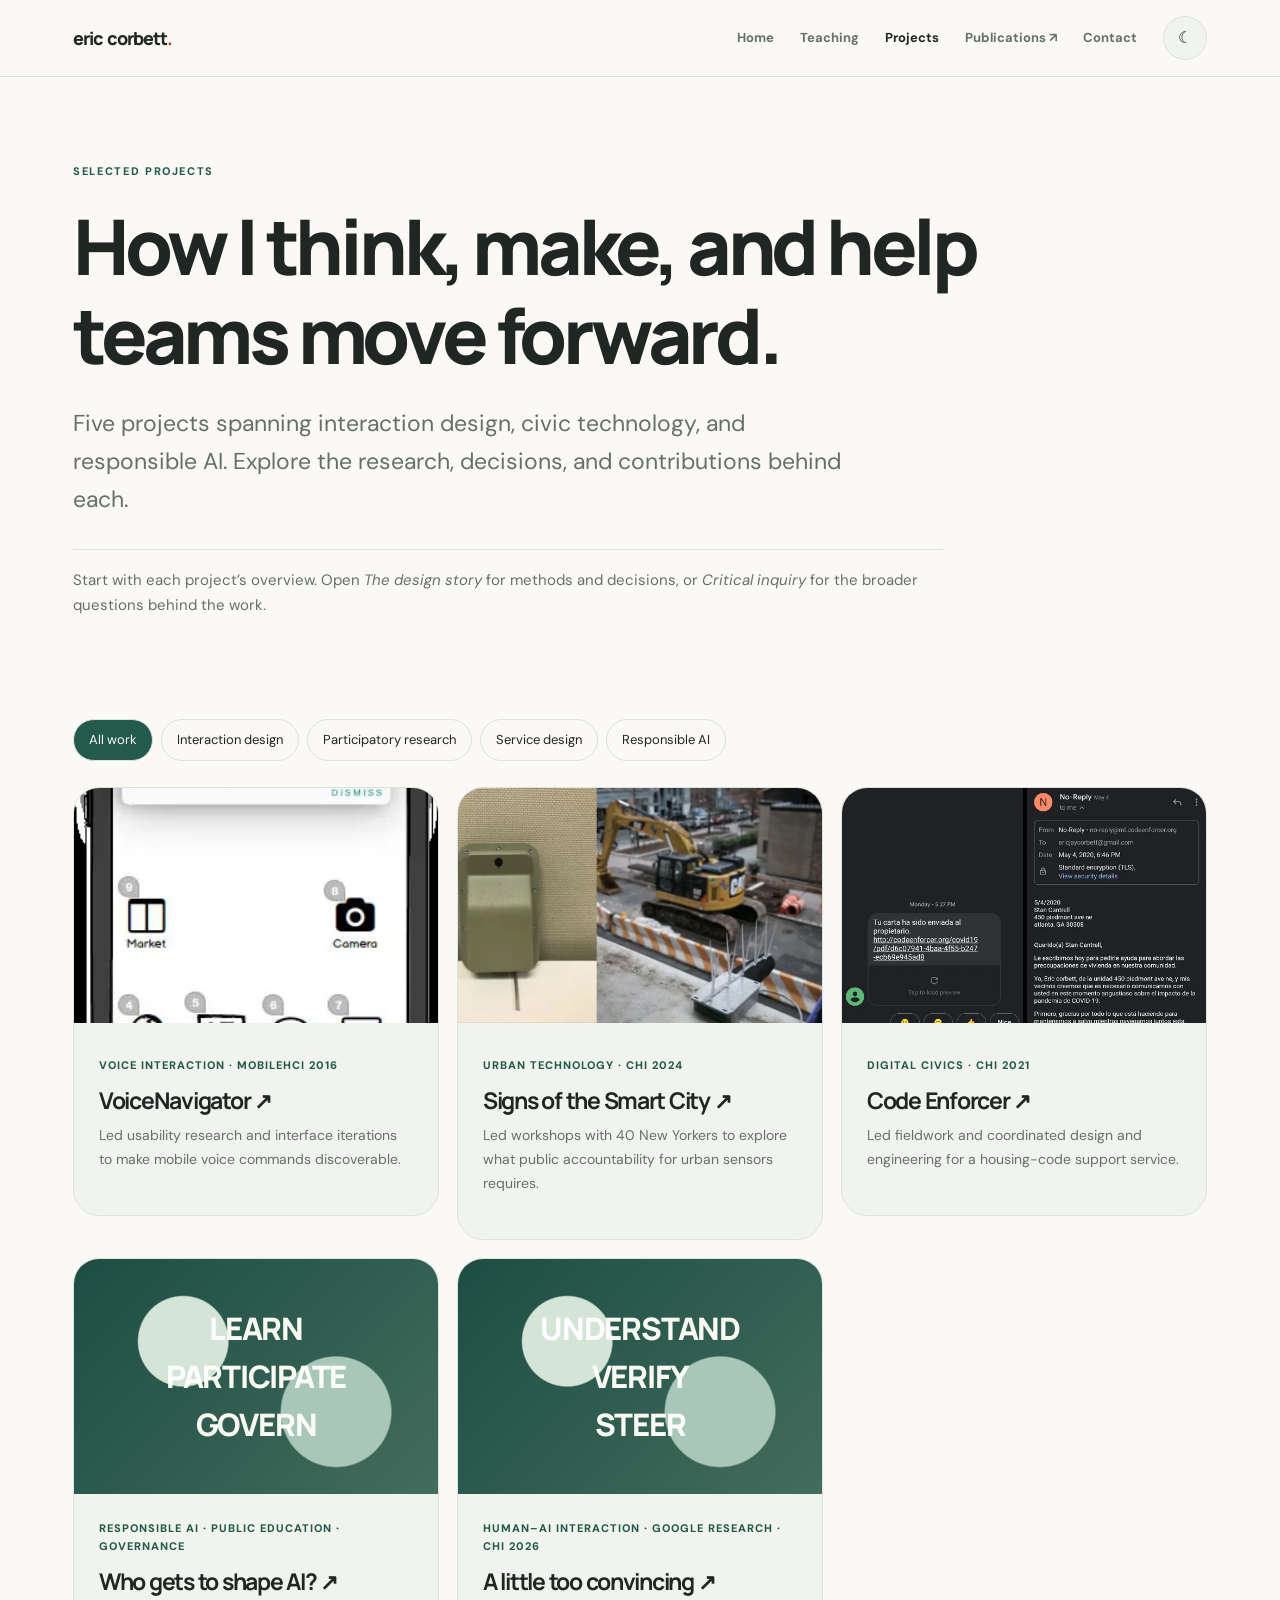
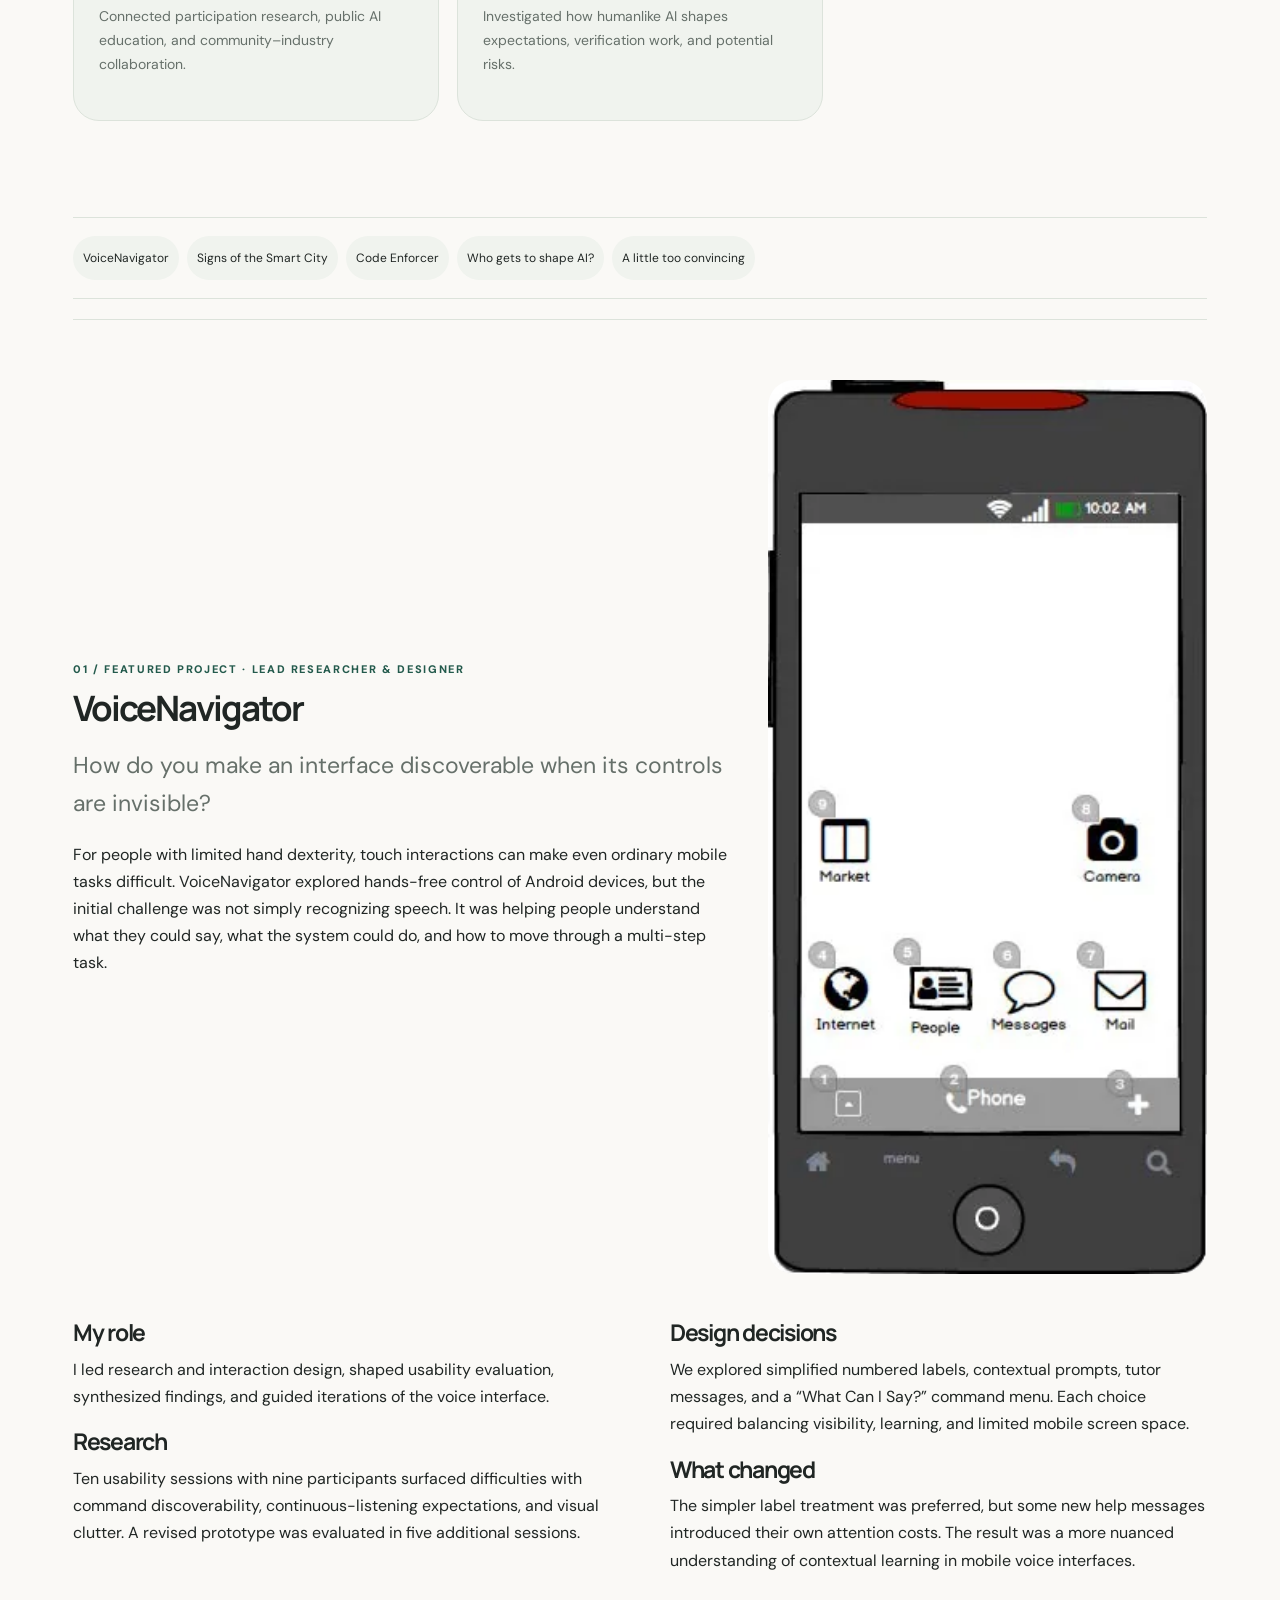
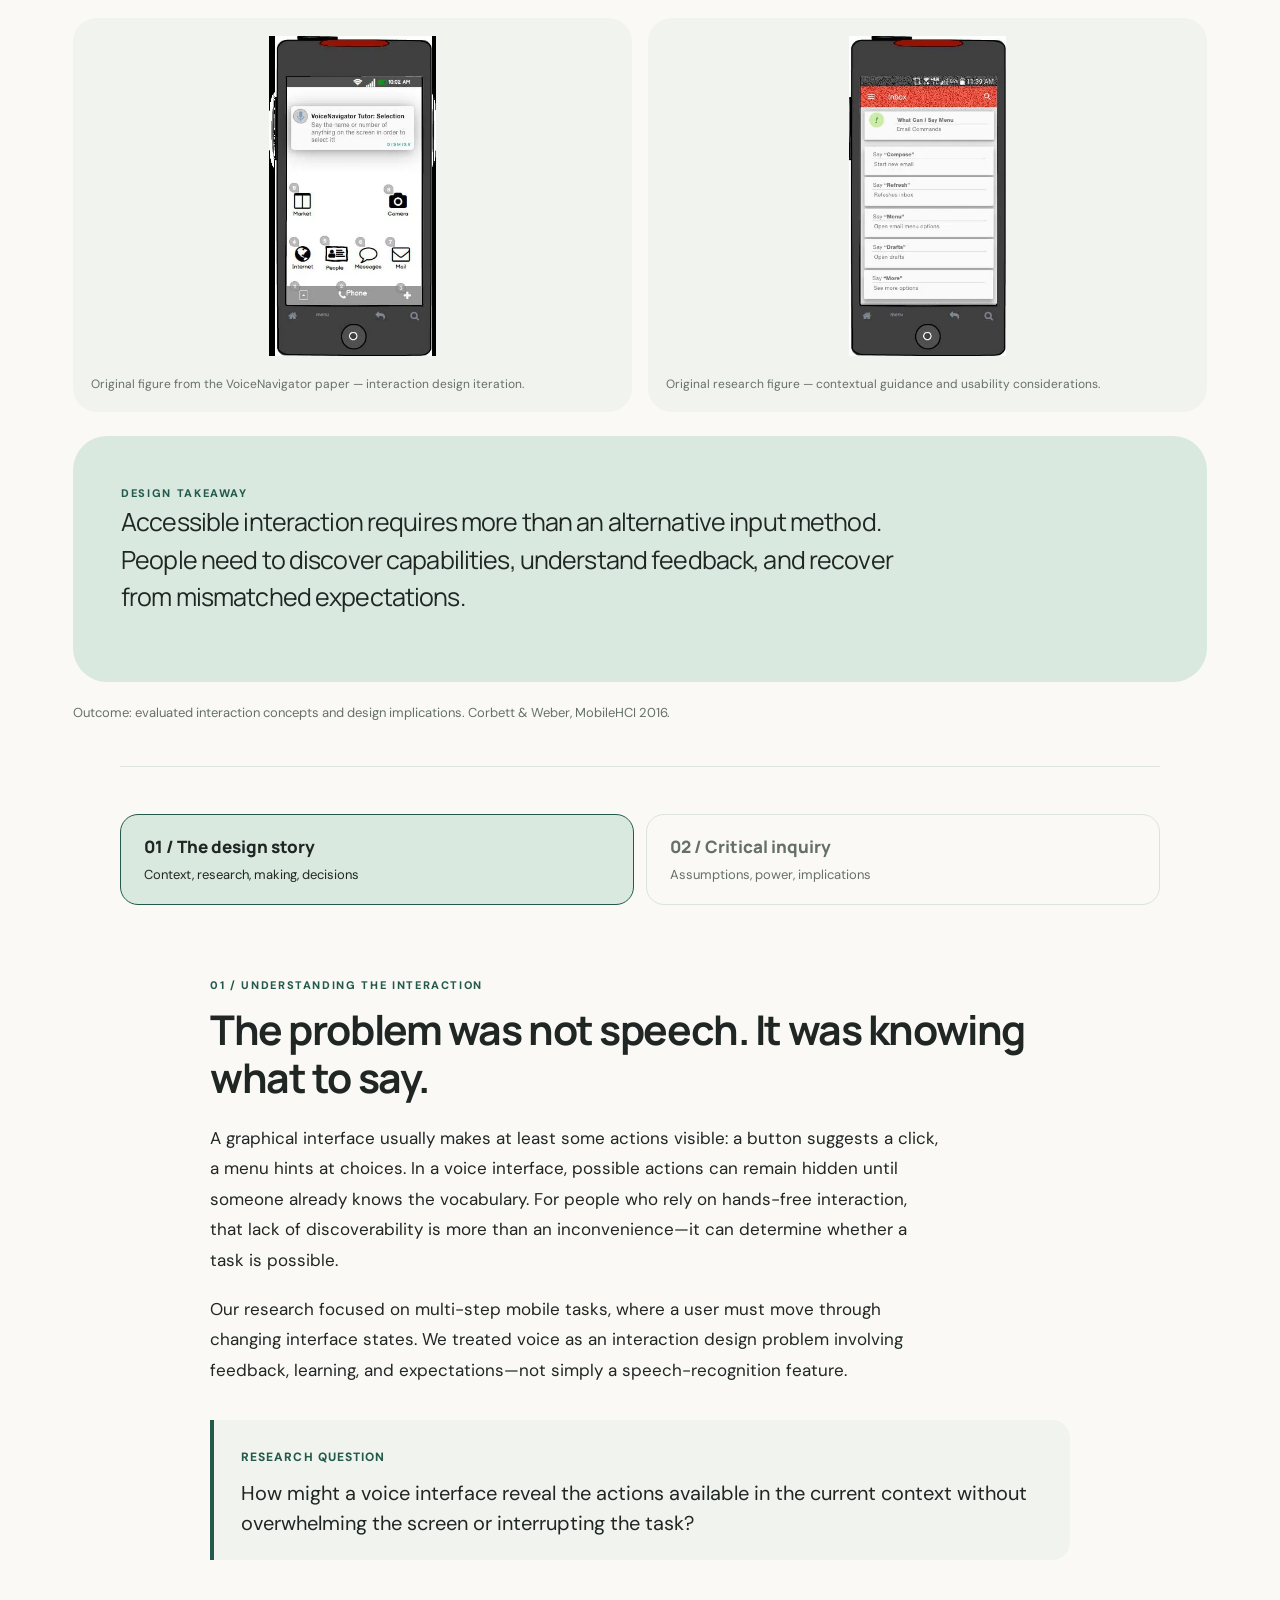
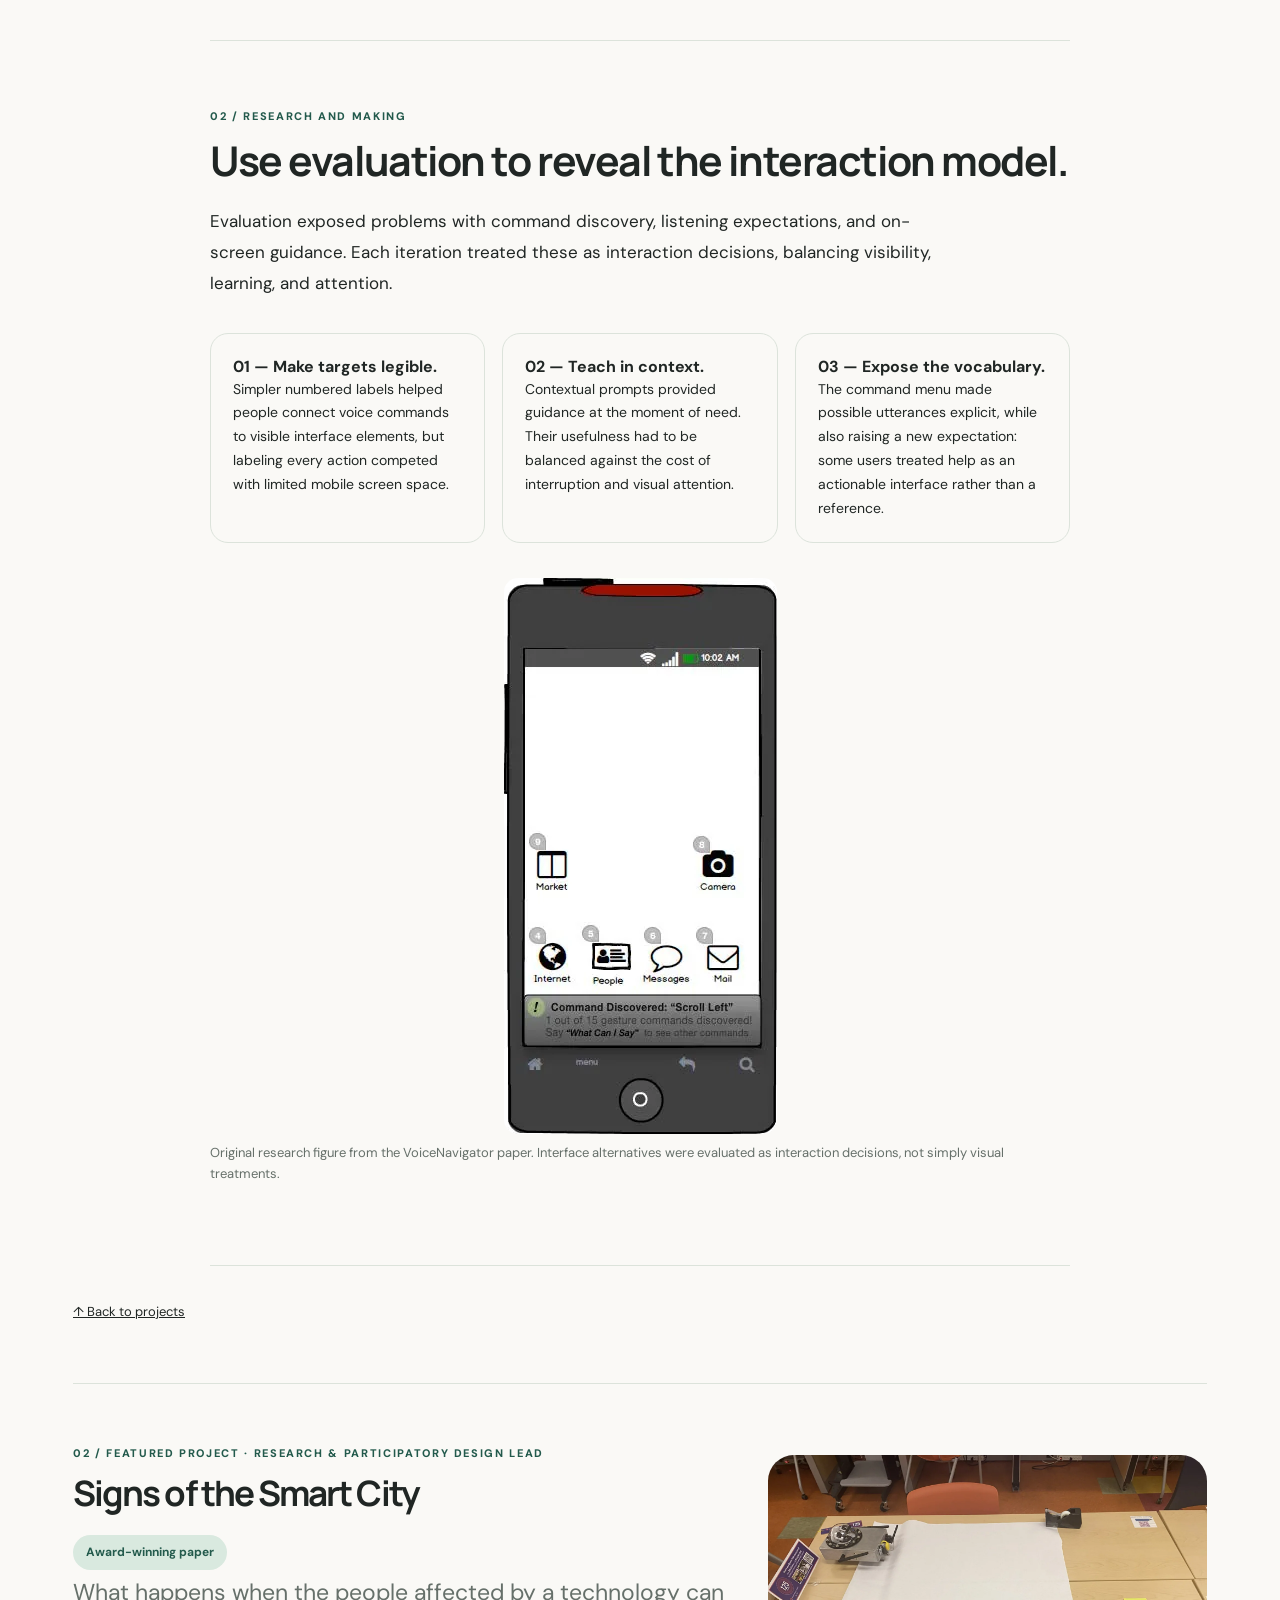
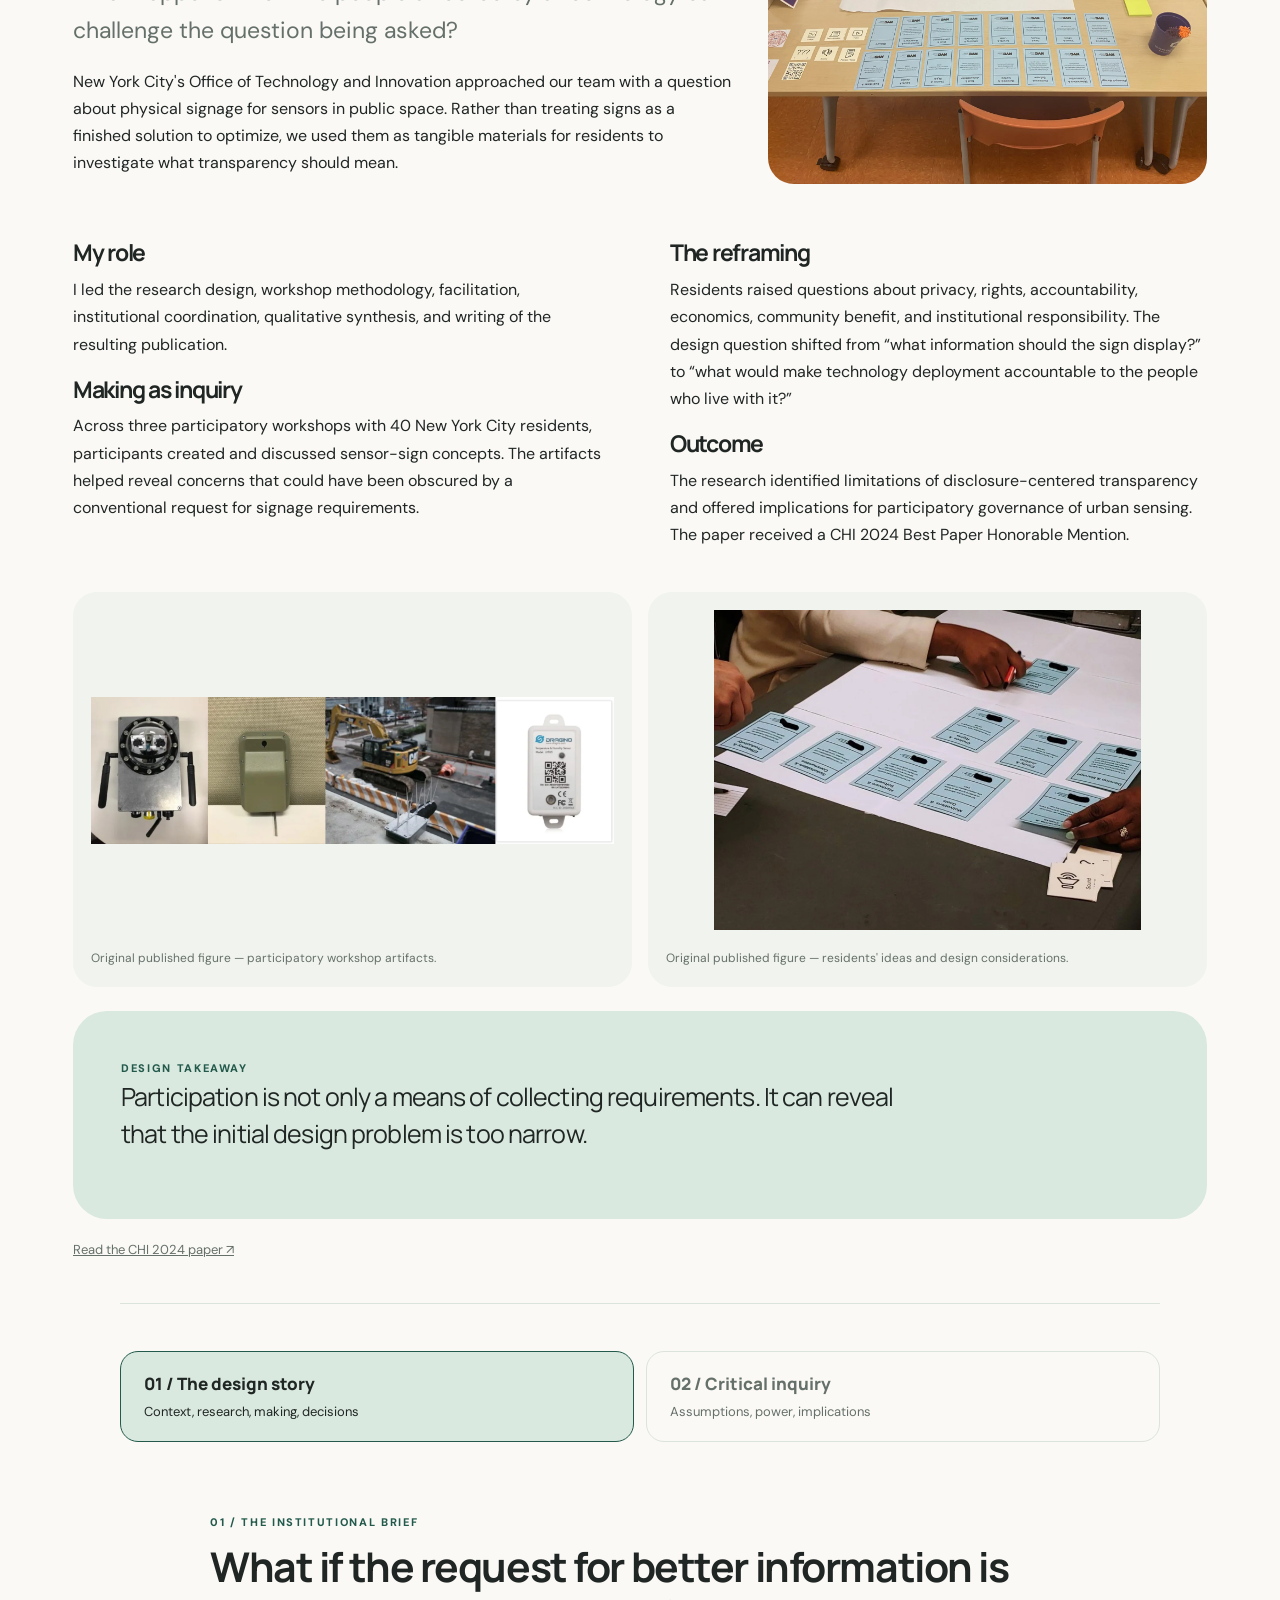
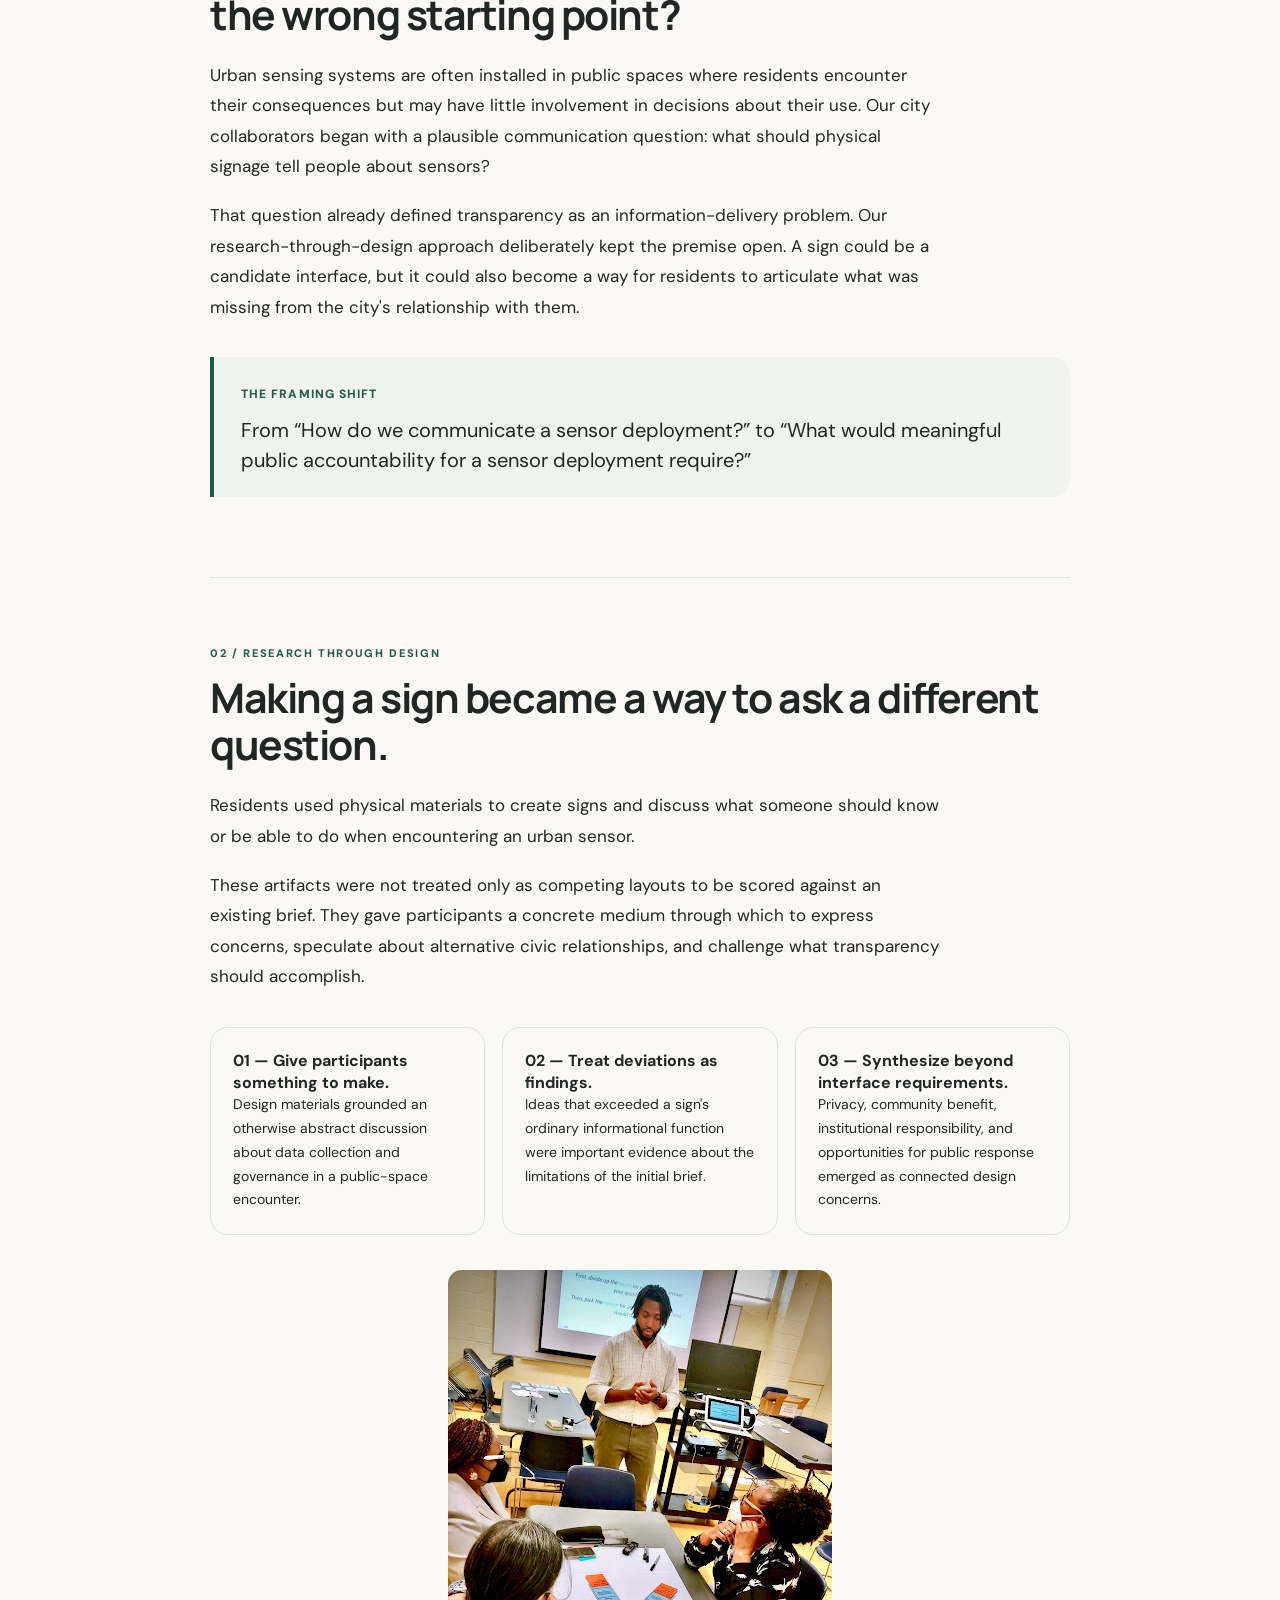
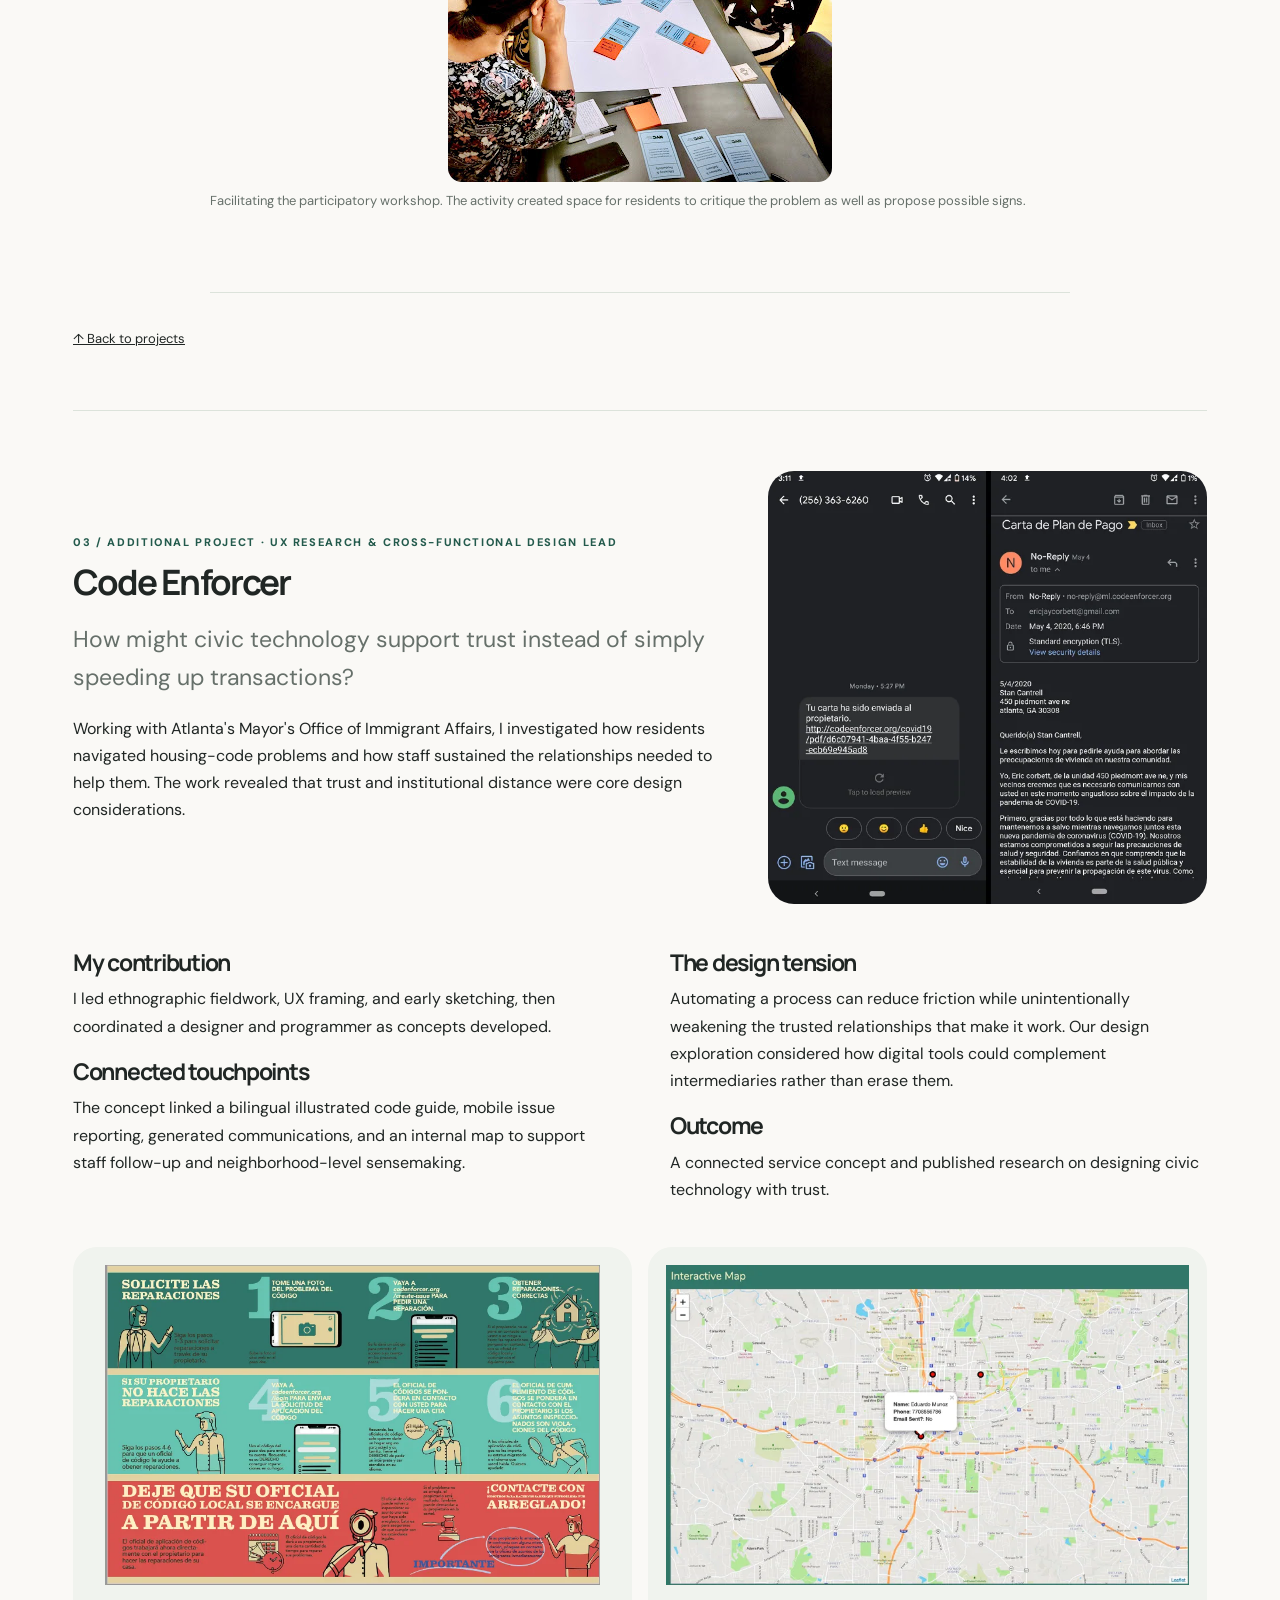
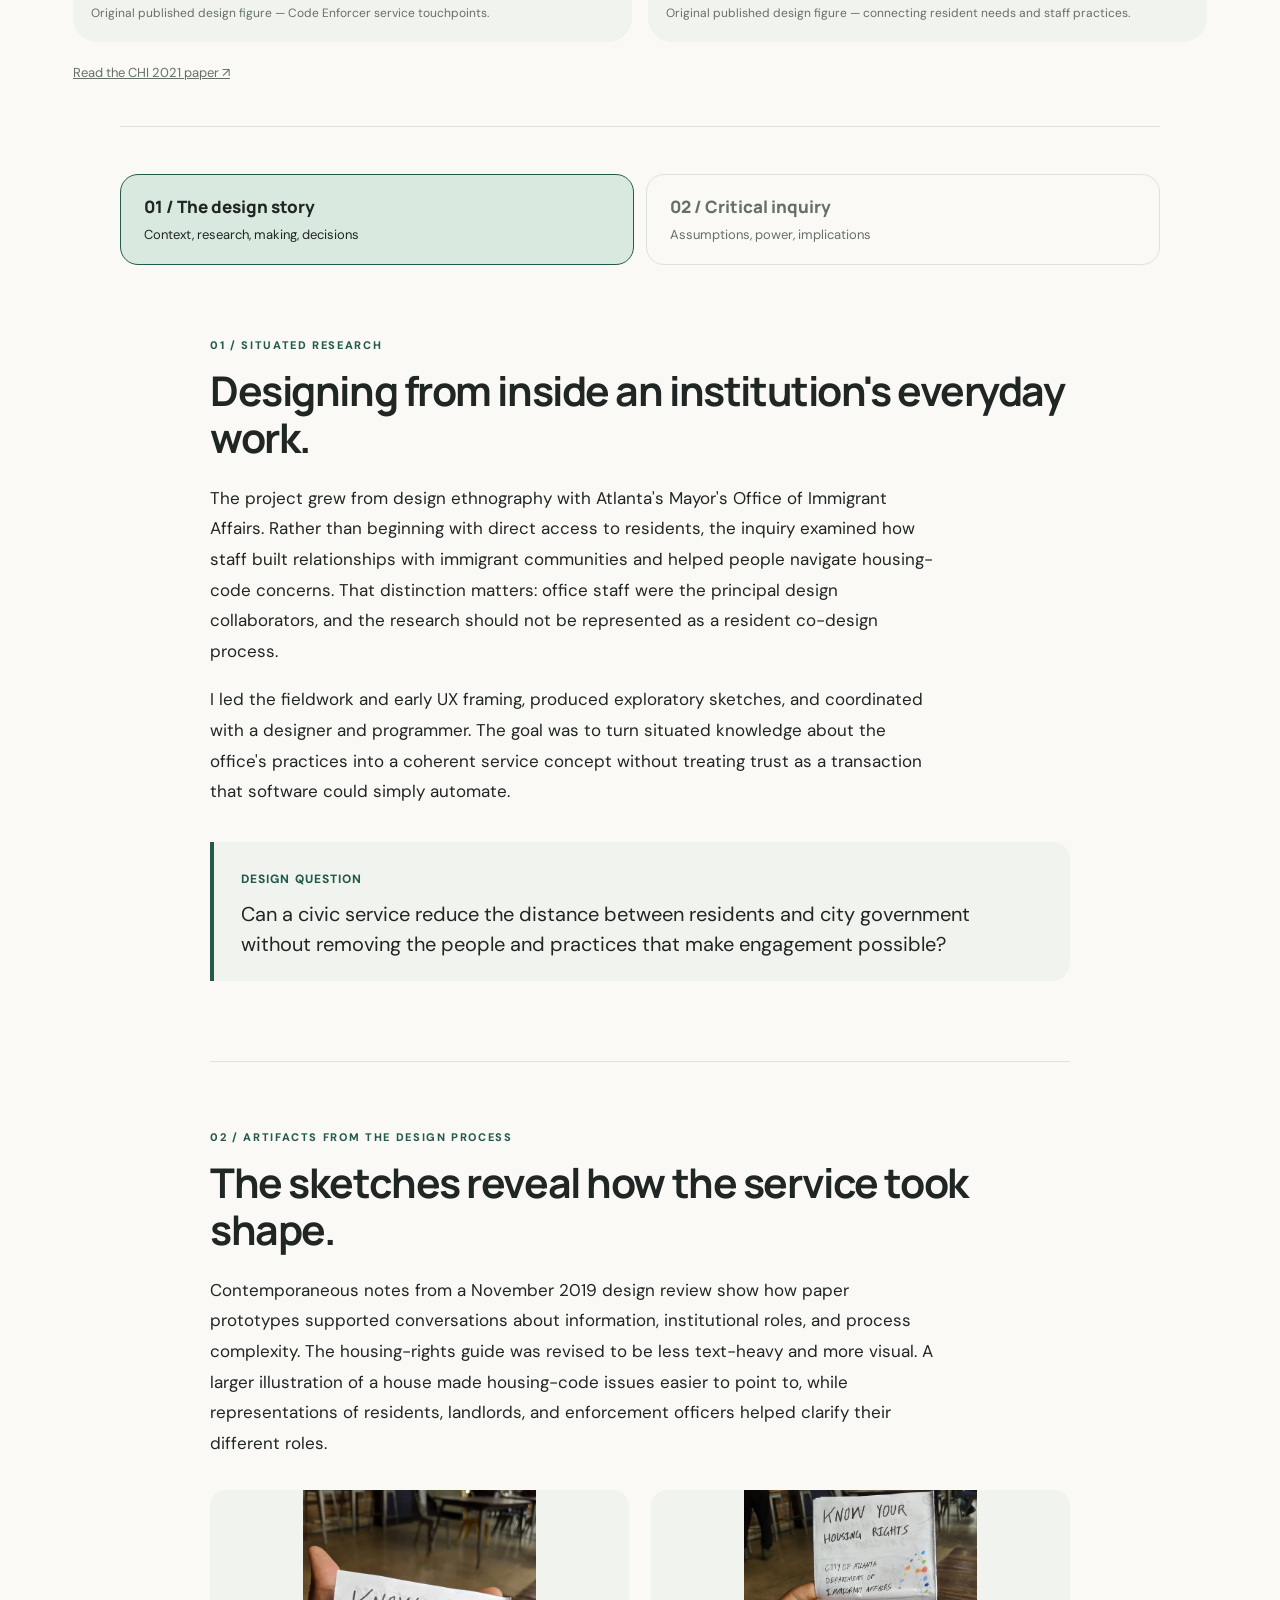
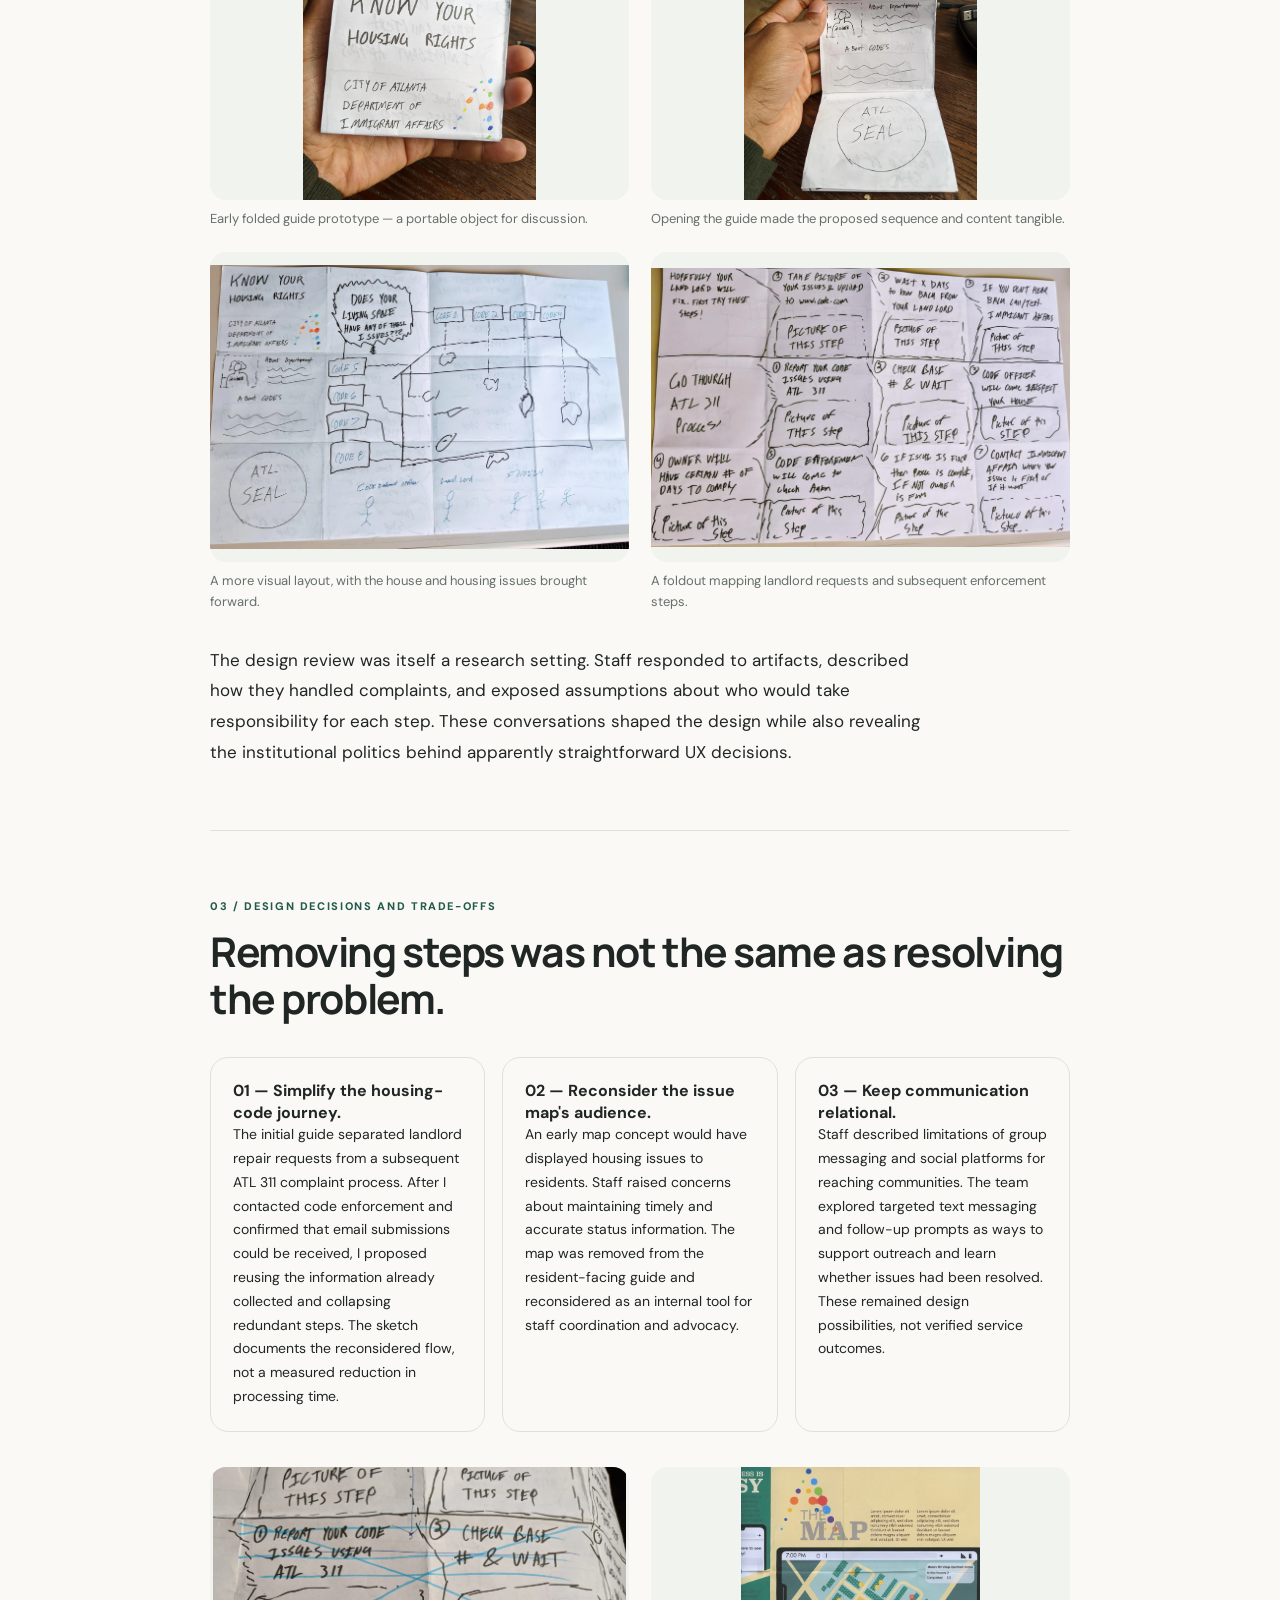
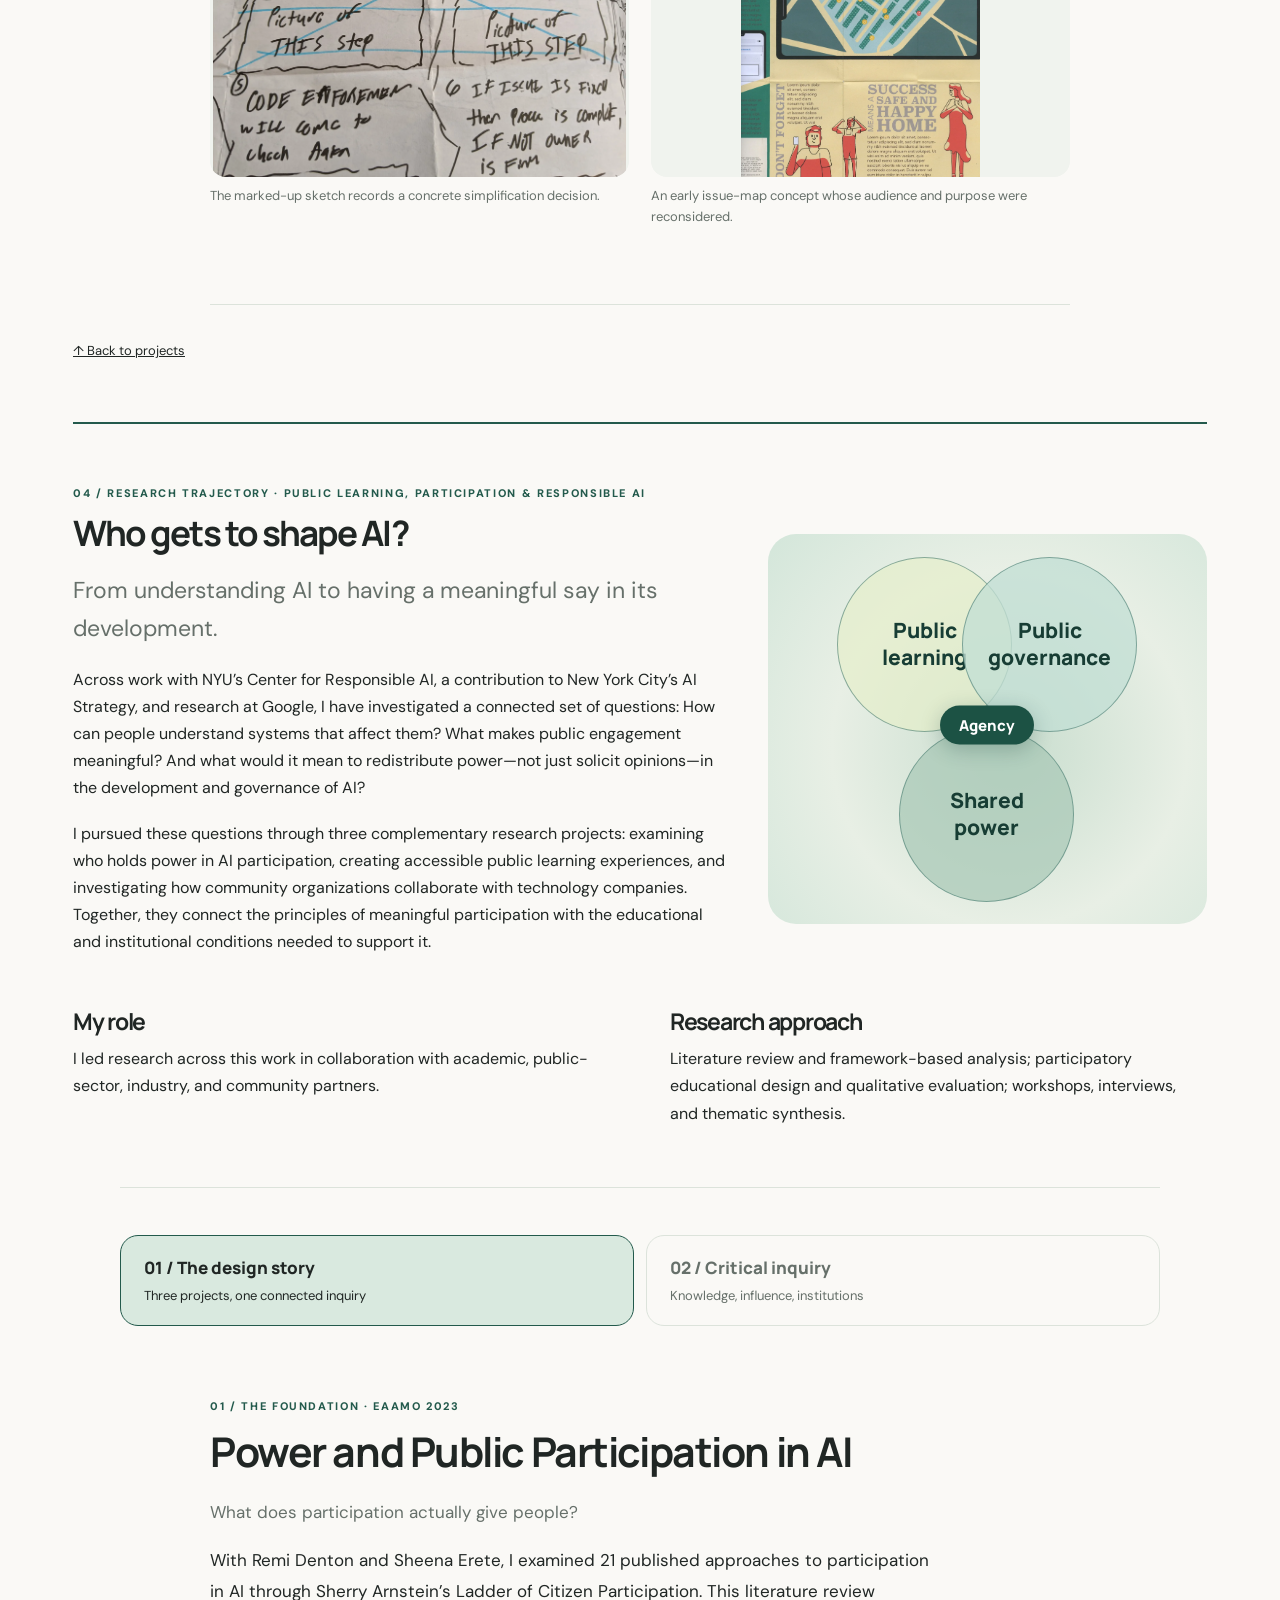
==== commit f1adfae3: "Use Projects throughout portfolio navigation and labels" ====
--- a/Website/case-studies.html
+++ b/Website/case-studies.html
@@ -1,8 +1,8 @@
 <!DOCTYPE html>
 
-<html lang="en"><head><meta charset="utf-8"/><meta content="width=device-width, initial-scale=1" name="viewport"/><meta content="Eric Corbett — research-led interaction design, responsible AI, civic technology, and teaching." name="description"/><title>Case studies — Eric Corbett</title><link href="style.css" rel="stylesheet"/><noscript><style>.layer-panel[hidden]{display:block!important}.layer-switch{display:none}</style></noscript></head><body><a class="skip" href="#content">Skip to content</a><header><nav aria-label="Main navigation" class="nav"><a class="brand" href="index.html">eric corbett<span style="color:var(--orange)">.</span></a><div class="navlinks"><a class="" href="index.html">Home</a><a class="" href="teaching.html">Teaching</a><a aria-current="page" class="active" href="case-studies.html">Case studies</a><a href="https://scholar.google.com/citations?hl=en&amp;tzom=300&amp;user=MYGUc30AAAAJ&amp;authuser=1" rel="noopener" target="_blank">Publications ↗</a><a href="contact.html">Contact</a></div><button aria-label="Use dark color theme" aria-pressed="false" class="round" id="theme" type="button">☾</button></nav></header><main id="content" tabindex="-1"><section class="pagehero"><div class="eyebrow">Selected case studies</div><h1>How I think, make, and help teams move forward.</h1><p class="lead">Five projects spanning interaction design, civic technology, and responsible AI. Explore the research, decisions, and contributions behind each.</p><div class="layer-explainer">Start with each project’s overview. Open <em>The design story</em> for methods and decisions, or <em>Critical inquiry</em> for the broader questions behind the work.</div></section><section id="projects"><h2 class="sr-only">Explore projects</h2><div aria-label="Filter projects" class="filterbar" role="group"><button aria-pressed="true" class="filter" data-filter="all">All work</button><button aria-pressed="false" class="filter" data-filter="interaction">Interaction design</button><button aria-pressed="false" class="filter" data-filter="participatory">Participatory research</button><button aria-pressed="false" class="filter" data-filter="service">Service design</button><button aria-pressed="false" class="filter" data-filter="governance">Responsible AI</button></div><p aria-atomic="true" aria-live="polite" class="sr-only" id="filter-status" role="status">Showing all 5 projects</p><div class="grid"><div data-tags="interaction"><article class="card"><a href="#voice"><img alt="" decoding="async" loading="lazy" src="assets/voice-p6-1.webp"/><div class="cardbody"><div class="meta">Voice interaction · MobileHCI 2016</div><h3>VoiceNavigator <span class="arrow">↗</span></h3><p>Led usability research and interface iterations to make mobile voice commands discoverable.</p></div></a></article></div><div data-tags="participatory"><article class="card"><a href="#signs"><img alt="" decoding="async" loading="lazy" src="assets/signs-p5-1.webp"/><div class="cardbody"><div class="meta">Urban technology · CHI 2024</div><h3>Signs of the Smart City <span class="arrow">↗</span></h3><p>Led workshops with 40 New Yorkers to explore what public accountability for urban sensors requires.</p></div></a></article></div><div data-tags="service"><article class="card"><a href="#code"><img alt="" decoding="async" loading="lazy" src="assets/code-p11-1.webp"/><div class="cardbody"><div class="meta">Digital civics · CHI 2021</div><h3>Code Enforcer <span class="arrow">↗</span></h3><p>Led fieldwork and coordinated design and engineering for a housing-code support service.</p></div></a></article></div><div data-tags="participatory governance"><article class="card"><a href="#ai-public"><div aria-hidden="true" class="ai-card-art"><span>LEARN</span><span>PARTICIPATE</span><span>GOVERN</span></div><div class="cardbody"><div class="meta">Responsible AI · Public education · Governance</div><h3>Who gets to shape AI? <span class="arrow">↗</span></h3><p>Connected participation research, public AI education, and community–industry collaboration.</p></div></a></article></div><div data-tags="interaction governance"><article class="card"><a href="#humanlikeness"><div aria-hidden="true" class="ai-card-art"><span>UNDERSTAND</span><span>VERIFY</span><span>STEER</span></div><div class="cardbody"><div class="meta">Human–AI interaction · Google Research · CHI 2026</div><h3>A little too convincing <span class="arrow">↗</span></h3><p>Investigated how humanlike AI shapes expectations, verification work, and potential risks.</p></div></a></article></div></div></section><nav aria-label="Jump to a project" class="project-jump"><a href="#voice">VoiceNavigator</a><a href="#signs">Signs of the Smart City</a><a href="#code">Code Enforcer</a><a href="#ai-public">Who gets to shape AI?</a><a href="#humanlikeness">A little too convincing</a></nav><section class="case longform-case" id="voice"><div class="projecthero"><div><div class="eyebrow">01 / Featured case study · Lead researcher &amp; designer</div><h2>VoiceNavigator</h2><p class="lead">How do you make an interface discoverable when its controls are invisible?</p><p>For people with limited hand dexterity, touch interactions can make even ordinary mobile tasks difficult. VoiceNavigator explored hands-free control of Android devices, but the initial challenge was not simply recognizing speech. It was helping people understand what they could say, what the system could do, and how to move through a multi-step task.</p></div><img alt="Original VoiceNavigator figure from the MobileHCI research paper" decoding="async" src="assets/voice-p3-1.webp"/></div><div class="split" style="margin-top:45px"><div><h3>My role</h3><p>I led research and interaction design, shaped usability evaluation, synthesized findings, and guided iterations of the voice interface.</p><h3>Research</h3><p>Ten usability sessions with nine participants surfaced difficulties with command discoverability, continuous-listening expectations, and visual clutter. A revised prototype was evaluated in five additional sessions.</p></div><div><h3>Design decisions</h3><p>We explored simplified numbered labels, contextual prompts, tutor messages, and a “What Can I Say?” command menu. Each choice required balancing visibility, learning, and limited mobile screen space.</p><h3>What changed</h3><p>The simpler label treatment was preferred, but some new help messages introduced their own attention costs. The result was a more nuanced understanding of contextual learning in mobile voice interfaces.</p></div></div><div class="gallery"><figure><img alt="VoiceNavigator research figure showing interface iteration" decoding="async" src="assets/voice-p6-1.webp"/><figcaption>Original figure from the VoiceNavigator paper — interaction design iteration.</figcaption></figure><figure><img alt="VoiceNavigator research figure showing evaluation or contextual help" decoding="async" src="assets/voice-p7-1.webp"/><figcaption>Original research figure — contextual guidance and usability considerations.</figcaption></figure></div><div class="statement" style="margin-top:24px"><div class="eyebrow">Design takeaway</div><p>Accessible interaction requires more than an alternative input method. People need to discover capabilities, understand feedback, and recover from mismatched expectations.</p></div><p class="note" style="margin-top:20px">Outcome: evaluated interaction concepts and design implications. Corbett &amp; Weber, MobileHCI 2016.</p><div class="longform-content"><div aria-label="Choose how to read voice case study" class="layer-switch" role="tablist"><button aria-controls="voice-design" aria-selected="true" class="layer-button" data-layer-target="voice-design" id="voice-design-tab" role="tab" tabindex="0" type="button">01 / The design story <small>Context, research, making, decisions</small></button><button aria-controls="voice-critical" aria-selected="false" class="layer-button" data-layer-target="voice-critical" id="voice-critical-tab" role="tab" tabindex="-1" type="button">02 / Critical inquiry <small>Assumptions, power, implications</small></button></div><div aria-labelledby="voice-design-tab" class="layer-panel" data-layer-group="voice" id="voice-design" role="tabpanel" tabindex="0"><div class="editorial-section" id="voice-question"><div class="eyebrow">01 / Understanding the interaction</div><h3>The problem was not speech. It was knowing what to say.</h3><p>A graphical interface usually makes at least some actions visible: a button suggests a click, a menu hints at choices. In a voice interface, possible actions can remain hidden until someone already knows the vocabulary. For people who rely on hands-free interaction, that lack of discoverability is more than an inconvenience—it can determine whether a task is possible.</p><p>Our research focused on multi-step mobile tasks, where a user must move through changing interface states. We treated voice as an interaction design problem involving feedback, learning, and expectations—not simply a speech-recognition feature.</p><aside class="critical-aside"><span>Research question</span><p>How might a voice interface reveal the actions available in the current context without overwhelming the screen or interrupting the task?</p></aside></div><div class="editorial-section" id="voice-method"><div class="eyebrow">02 / Research and making</div><h3>Use evaluation to reveal the interaction model.</h3><p>Evaluation exposed problems with command discovery, listening expectations, and on-screen guidance. Each iteration treated these as interaction decisions, balancing visibility, learning, and attention.</p><div class="decision-list"><div><strong>01 — Make targets legible.</strong><p>Simpler numbered labels helped people connect voice commands to visible interface elements, but labeling every action competed with limited mobile screen space.</p></div><div><strong>02 — Teach in context.</strong><p>Contextual prompts provided guidance at the moment of need. Their usefulness had to be balanced against the cost of interruption and visual attention.</p></div><div><strong>03 — Expose the vocabulary.</strong><p>The command menu made possible utterances explicit, while also raising a new expectation: some users treated help as an actionable interface rather than a reference.</p></div></div><figure class="editorial-figure"><img alt="Original published VoiceNavigator interface research figure" decoding="async" loading="lazy" src="assets/voice-p6-2.webp"/><figcaption>Original research figure from the VoiceNavigator paper. Interface alternatives were evaluated as interaction decisions, not simply visual treatments.</figcaption></figure></div></div><div aria-labelledby="voice-critical-tab" class="layer-panel" data-layer-group="voice" hidden="" id="voice-critical" role="tabpanel" tabindex="0"><div class="editorial-section" id="voice-critical-section"><div class="eyebrow">03 / Critical perspective</div><h3>Accessibility is also a question of what the system makes knowable.</h3><p>The familiar design principle of making actions visible becomes difficult when an interface is operated by speech. Voice commands can be invisible, and a user may not know whether a failed attempt reflects recognition, unavailable functionality, or an incorrect mental model. The interface therefore has a responsibility to communicate its boundaries and offer recoverable paths forward.</p><p>This is one reason the project remains relevant to my later work on AI-mediated interaction. Systems that accept open-ended language can feel flexible while concealing their actual capabilities. Good interaction design needs to help people form calibrated expectations, rather than merely invite them to try.</p></div><div class="editorial-section" id="voice-reflection"><div class="eyebrow">04 / What the project taught me</div><h3>Designing for agency means designing for discovery and recovery.</h3><p>The work produced evaluated concepts and a clearer account of the trade-offs between discoverability, learning, and interface complexity. Its enduring lesson for me is that an alternative input method is only accessible when people can understand how to use it and how the system responds.</p></div></div></div><p class="back-projects"><a href="#projects">↑ Back to projects</a></p></section><section class="case longform-case" id="signs"><div class="projecthero"><div><div class="eyebrow">02 / Featured case study · Research &amp; participatory design lead</div><h2>Signs of the Smart City</h2><p class="pill">Award-winning paper</p><p class="lead">What happens when the people affected by a technology can challenge the question being asked?</p><p>New York City's Office of Technology and Innovation approached our team with a question about physical signage for sensors in public space. Rather than treating signs as a finished solution to optimize, we used them as tangible materials for residents to investigate what transparency should mean.</p></div><img alt="Original Signs of the Smart City research figure from CHI 2024" decoding="async" src="assets/signs-p4-1.webp"/></div><div class="split" style="margin-top:45px"><div><h3>My role</h3><p>I led the research design, workshop methodology, facilitation, institutional coordination, qualitative synthesis, and writing of the resulting publication.</p><h3>Making as inquiry</h3><p>Across three participatory workshops with 40 New York City residents, participants created and discussed sensor-sign concepts. The artifacts helped reveal concerns that could have been obscured by a conventional request for signage requirements.</p></div><div><h3>The reframing</h3><p>Residents raised questions about privacy, rights, accountability, economics, community benefit, and institutional responsibility. The design question shifted from “what information should the sign display?” to “what would make technology deployment accountable to the people who live with it?”</p><h3>Outcome</h3><p>The research identified limitations of disclosure-centered transparency and offered implications for participatory governance of urban sensing. The paper received a CHI 2024 Best Paper Honorable Mention.</p></div></div><div class="gallery"><figure><img alt="Original workshop signage artifacts from Signs of the Smart City" decoding="async" src="assets/signs-p5-1.webp"/><figcaption>Original published figure — participatory workshop artifacts.</figcaption></figure><figure><img alt="Original Signs of the Smart City figure illustrating workshop outputs" decoding="async" src="assets/signs-p6-1.webp"/><figcaption>Original published figure — residents' ideas and design considerations.</figcaption></figure></div><div class="statement" style="margin-top:24px"><div class="eyebrow">Design takeaway</div><p>Participation is not only a means of collecting requirements. It can reveal that the initial design problem is too narrow.</p></div><p class="note" style="margin-top:20px"><a href="https://doi.org/10.1145/3613904.3641931" rel="noopener" target="_blank">Read the CHI 2024 paper ↗</a></p><div class="longform-content"><div aria-label="Choose how to read signs case study" class="layer-switch" role="tablist"><button aria-controls="signs-design" aria-selected="true" class="layer-button" data-layer-target="signs-design" id="signs-design-tab" role="tab" tabindex="0" type="button">01 / The design story <small>Context, research, making, decisions</small></button><button aria-controls="signs-critical" aria-selected="false" class="layer-button" data-layer-target="signs-critical" id="signs-critical-tab" role="tab" tabindex="-1" type="button">02 / Critical inquiry <small>Assumptions, power, implications</small></button></div><div aria-labelledby="signs-design-tab" class="layer-panel" data-layer-group="signs" id="signs-design" role="tabpanel" tabindex="0"><div class="editorial-section" id="signs-context"><div class="eyebrow">01 / The institutional brief</div><h3>What if the request for better information is the wrong starting point?</h3><p>Urban sensing systems are often installed in public spaces where residents encounter their consequences but may have little involvement in decisions about their use. Our city collaborators began with a plausible communication question: what should physical signage tell people about sensors?</p><p>That question already defined transparency as an information-delivery problem. Our research-through-design approach deliberately kept the premise open. A sign could be a candidate interface, but it could also become a way for residents to articulate what was missing from the city's relationship with them.</p><aside class="critical-aside"><span>The framing shift</span><p>From “How do we communicate a sensor deployment?” to “What would meaningful public accountability for a sensor deployment require?”</p></aside></div><div class="editorial-section" id="signs-method"><div class="eyebrow">02 / Research through design</div><h3>Making a sign became a way to ask a different question.</h3><p>Residents used physical materials to create signs and discuss what someone should know or be able to do when encountering an urban sensor.</p><p>These artifacts were not treated only as competing layouts to be scored against an existing brief. They gave participants a concrete medium through which to express concerns, speculate about alternative civic relationships, and challenge what transparency should accomplish.</p><div class="decision-list"><div><strong>01 — Give participants something to make.</strong><p>Design materials grounded an otherwise abstract discussion about data collection and governance in a public-space encounter.</p></div><div><strong>02 — Treat deviations as findings.</strong><p>Ideas that exceeded a sign's ordinary informational function were important evidence about the limitations of the initial brief.</p></div><div><strong>03 — Synthesize beyond interface requirements.</strong><p>Privacy, community benefit, institutional responsibility, and opportunities for public response emerged as connected design concerns.</p></div></div><figure class="editorial-figure"><img alt="Eric facilitating a participatory urban sensing workshop around a table of physical design materials" decoding="async" loading="lazy" src="assets/workshop-facilitation.jpg"/><figcaption>Facilitating the participatory workshop. The activity created space for residents to critique the problem as well as propose possible signs.</figcaption></figure></div></div><div aria-labelledby="signs-critical-tab" class="layer-panel" data-layer-group="signs" hidden="" id="signs-critical" role="tabpanel" tabindex="0"><div class="editorial-section" id="signs-critical-section"><div class="eyebrow">03 / Critical perspective</div><h3>Transparency is not the same as accountability.</h3><p>Disclosure is valuable, but information alone does not determine whether people can challenge an institution's decisions. A sign may tell residents that a sensor exists without addressing who authorized it, who benefits, how data is used, or what avenues for contestation exist.</p><p>Our analysis therefore treats transparency as a social and political relation, not only an interface property. The project suggests that participatory design can help residents question whether a technology should be deployed, how it should be governed, and what responsibilities its operators carry.</p><p>The work combines an exploration of signage as an interaction medium with a critique of the assumption that greater disclosure automatically produces public trust.</p></div><div class="editorial-section" id="signs-reflection"><div class="eyebrow">04 / Design leadership and learning</div><h3>Sometimes the most valuable prototype changes the brief.</h3><p>Leading the project required balancing a city partner's practical question with a research process open to more fundamental challenges. Rather than promise a definitive signage system, we produced a set of findings about the limits and opportunities of transparency and the role of participatory design in reframing civic technology.</p><p>The resulting CHI 2024 paper received a Best Paper Honorable Mention. For my design practice, the lasting lesson is that prototyping and participation can produce knowledge that a conventional requirements process might never solicit.</p></div></div></div><p class="back-projects"><a href="#projects">↑ Back to projects</a></p></section><section class="case longform-case" id="code"><div class="projecthero"><div><div class="eyebrow">03 / Additional project · UX research &amp; cross-functional design lead</div><h2>Code Enforcer</h2><p class="lead">How might civic technology support trust instead of simply speeding up transactions?</p><p>Working with Atlanta's Mayor's Office of Immigrant Affairs, I investigated how residents navigated housing-code problems and how staff sustained the relationships needed to help them. The work revealed that trust and institutional distance were core design considerations.</p></div><img alt="Original Code Enforcer interface and service research figure" decoding="async" src="assets/code-p11-1.webp"/></div><div class="split" style="margin-top:45px"><div><h3>My contribution</h3><p>I led ethnographic fieldwork, UX framing, and early sketching, then coordinated a designer and programmer as concepts developed.</p><h3>Connected touchpoints</h3><p>The concept linked a bilingual illustrated code guide, mobile issue reporting, generated communications, and an internal map to support staff follow-up and neighborhood-level sensemaking.</p></div><div><h3>The design tension</h3><p>Automating a process can reduce friction while unintentionally weakening the trusted relationships that make it work. Our design exploration considered how digital tools could complement intermediaries rather than erase them.</p><h3>Outcome</h3><p>A connected service concept and published research on designing civic technology with trust.</p></div></div><div class="gallery"><figure><img alt="Original Code Enforcer design artifact" decoding="async" src="assets/code-p12-1.webp"/><figcaption>Original published design figure — Code Enforcer service touchpoints.</figcaption></figure><figure><img alt="Original Code Enforcer design artifact and issue map" decoding="async" src="assets/code-p13-1.webp"/><figcaption>Original published design figure — connecting resident needs and staff practices.</figcaption></figure></div><p class="note" style="margin-top:20px"><a href="https://doi.org/10.1145/3411764.3445341" rel="noopener" target="_blank">Read the CHI 2021 paper ↗</a></p><div class="longform-content"><div aria-label="Choose how to read code case study" class="layer-switch" role="tablist"><button aria-controls="code-design" aria-selected="true" class="layer-button" data-layer-target="code-design" id="code-design-tab" role="tab" tabindex="0" type="button">01 / The design story <small>Context, research, making, decisions</small></button><button aria-controls="code-critical" aria-selected="false" class="layer-button" data-layer-target="code-critical" id="code-critical-tab" role="tab" tabindex="-1" type="button">02 / Critical inquiry <small>Assumptions, power, implications</small></button></div><div aria-labelledby="code-design-tab" class="layer-panel" data-layer-group="code" id="code-design" role="tabpanel" tabindex="0"><div class="editorial-section" id="code-fieldwork"><div class="eyebrow">01 / Situated research</div><h3>Designing from inside an institution's everyday work.</h3><p>The project grew from design ethnography with Atlanta's Mayor's Office of Immigrant Affairs. Rather than beginning with direct access to residents, the inquiry examined how staff built relationships with immigrant communities and helped people navigate housing-code concerns. That distinction matters: office staff were the principal design collaborators, and the research should not be represented as a resident co-design process.</p><p>I led the fieldwork and early UX framing, produced exploratory sketches, and coordinated with a designer and programmer. The goal was to turn situated knowledge about the office's practices into a coherent service concept without treating trust as a transaction that software could simply automate.</p><aside class="critical-aside"><span>Design question</span><p>Can a civic service reduce the distance between residents and city government without removing the people and practices that make engagement possible?</p></aside></div><div class="editorial-section" id="code-artifacts"><div class="eyebrow">02 / Artifacts from the design process</div><h3>The sketches reveal how the service took shape.</h3><p>Contemporaneous notes from a November 2019 design review show how paper prototypes supported conversations about information, institutional roles, and process complexity. The housing-rights guide was revised to be less text-heavy and more visual. A larger illustration of a house made housing-code issues easier to point to, while representations of residents, landlords, and enforcement officers helped clarify their different roles.</p><div class="research-image-grid"><figure><img alt="Original folded Know Your Housing Rights paper guide prototype" decoding="async" loading="lazy" src="assets/code-notes-guide-cover.webp"/><figcaption>Early folded guide prototype — a portable object for discussion.</figcaption></figure><figure><img alt="Original opened paper guide showing its panels" decoding="async" loading="lazy" src="assets/code-notes-guide-open.webp"/><figcaption>Opening the guide made the proposed sequence and content tangible.</figcaption></figure><figure><img alt="Original sketch enlarging the house and code violation callouts" decoding="async" loading="lazy" src="assets/code-notes-housing-issues-sketch.webp"/><figcaption>A more visual layout, with the house and housing issues brought forward.</figcaption></figure><figure><img alt="Original hand-drawn multi-step process foldout" decoding="async" loading="lazy" src="assets/code-notes-process-flow-sketch.webp"/><figcaption>A foldout mapping landlord requests and subsequent enforcement steps.</figcaption></figure></div><p>The design review was itself a research setting. Staff responded to artifacts, described how they handled complaints, and exposed assumptions about who would take responsibility for each step. These conversations shaped the design while also revealing the institutional politics behind apparently straightforward UX decisions.</p></div><div class="editorial-section" id="code-decisions"><div class="eyebrow">03 / Design decisions and trade-offs</div><h3>Removing steps was not the same as resolving the problem.</h3><div class="decision-list"><div><strong>01 — Simplify the housing-code journey.</strong><p>The initial guide separated landlord repair requests from a subsequent ATL 311 complaint process. After I contacted code enforcement and confirmed that email submissions could be received, I proposed reusing the information already collected and collapsing redundant steps. The sketch documents the reconsidered flow, not a measured reduction in processing time.</p></div><div><strong>02 — Reconsider the issue map's audience.</strong><p>An early map concept would have displayed housing issues to residents. Staff raised concerns about maintaining timely and accurate status information. The map was removed from the resident-facing guide and reconsidered as an internal tool for staff coordination and advocacy.</p></div><div><strong>03 — Keep communication relational.</strong><p>Staff described limitations of group messaging and social platforms for reaching communities. The team explored targeted text messaging and follow-up prompts as ways to support outreach and learn whether issues had been resolved. These remained design possibilities, not verified service outcomes.</p></div></div><div class="research-image-grid"><figure><img alt="Original paper prototype showing ATL 311 steps crossed out in blue" decoding="async" loading="lazy" src="assets/code-notes-removed-311-steps.webp"/><figcaption>The marked-up sketch records a concrete simplification decision.</figcaption></figure><figure><img alt="Original early concept illustration for housing issue map" decoding="async" loading="lazy" src="assets/code-notes-issue-map-concept.webp"/><figcaption>An early issue-map concept whose audience and purpose were reconsidered.</figcaption></figure></div></div></div><div aria-labelledby="code-critical-tab" class="layer-panel" data-layer-group="code" hidden="" id="code-critical" role="tabpanel" tabindex="0"><div class="editorial-section" id="code-critical-section"><div class="eyebrow">04 / Critical interpretation</div><h3>The tension between administrative efficiency and relational trust was the finding.</h3><p>One reading of the design is that it makes a difficult municipal process more usable. A second, more critical reading asks what happens when public institutions make services efficient by shifting responsibility onto residents. The research describes this tension through the idea of <em>trust as distance</em>: social, institutional, and power relations shape whether a service can be trusted, and those relations cannot be solved by interface polish alone.</p><p>My own fieldnotes are candid about moments when I advocated streamlining steps even as I questioned whether this might diminish the office's relational work. That tension is part of the design research, not something to edit out of the story. The same tools that could withdraw staff from direct mediation could also make it easier to maintain contact and follow up.</p><p>As a designer and researcher, I take this project as a reminder that a good workflow is not necessarily a good institutional arrangement. A service needs to be evaluated for what it enables, whose labor it changes, and what responsibilities it redistributes.</p><div class="statement"><div class="eyebrow">What the work contributed</div><p>A connected civic service concept and a research account of how trust, institutional distance, and public-service efficiency shape design decisions. No claim of scaled deployment or quantified housing outcomes.</p></div><p class="note">Evidence: original November 15, 2019 design-review notes and Corbett &amp; Le Dantec, CHI 2021. Staff names and personally identifying details from fieldnotes are intentionally excluded from the public narrative.</p></div></div></div><p class="back-projects"><a href="#projects">↑ Back to projects</a></p></section><section class="case longform-case ai-case" id="ai-public"><div class="projecthero"><div><div class="eyebrow">04 / Research trajectory · Public learning, participation &amp; responsible AI</div><h2>Who gets to shape AI?</h2><p class="lead">From understanding AI to having a meaningful say in its development.</p><p>Across work with NYU’s Center for Responsible AI, a contribution to New York City’s AI Strategy, and research at Google, I have investigated a connected set of questions: How can people understand systems that affect them? What makes public engagement meaningful? And what would it mean to redistribute power—not just solicit opinions—in the development and governance of AI?</p><p>I pursued these questions through three complementary research projects: examining who holds power in AI participation, creating accessible public learning experiences, and investigating how community organizations collaborate with technology companies. Together, they connect the principles of meaningful participation with the educational and institutional conditions needed to support it.</p></div><div aria-label="Public agency in AI connects three overlapping areas: public learning, public governance, and shared power." class="ai-hero-graphic" role="img"><div class="ai-orbit one">Public<br/>learning</div><div class="ai-orbit two">Public<br/>governance</div><div class="ai-orbit three">Shared<br/>power</div><div class="ai-orbit-center">Agency</div></div></div>
+<html lang="en"><head><meta charset="utf-8"/><meta content="width=device-width, initial-scale=1" name="viewport"/><meta content="Eric Corbett — research-led interaction design, responsible AI, civic technology, and teaching." name="description"/><title>Projects — Eric Corbett</title><link href="style.css" rel="stylesheet"/><noscript><style>.layer-panel[hidden]{display:block!important}.layer-switch{display:none}</style></noscript></head><body><a class="skip" href="#content">Skip to content</a><header><nav aria-label="Main navigation" class="nav"><a class="brand" href="index.html">eric corbett<span style="color:var(--orange)">.</span></a><div class="navlinks"><a class="" href="index.html">Home</a><a class="" href="teaching.html">Teaching</a><a aria-current="page" class="active" href="case-studies.html">Projects</a><a href="https://scholar.google.com/citations?hl=en&amp;tzom=300&amp;user=MYGUc30AAAAJ&amp;authuser=1" rel="noopener" target="_blank">Publications ↗</a><a href="contact.html">Contact</a></div><button aria-label="Use dark color theme" aria-pressed="false" class="round" id="theme" type="button">☾</button></nav></header><main id="content" tabindex="-1"><section class="pagehero"><div class="eyebrow">Selected projects</div><h1>How I think, make, and help teams move forward.</h1><p class="lead">Five projects spanning interaction design, civic technology, and responsible AI. Explore the research, decisions, and contributions behind each.</p><div class="layer-explainer">Start with each project’s overview. Open <em>The design story</em> for methods and decisions, or <em>Critical inquiry</em> for the broader questions behind the work.</div></section><section id="projects"><h2 class="sr-only">Explore projects</h2><div aria-label="Filter projects" class="filterbar" role="group"><button aria-pressed="true" class="filter" data-filter="all">All work</button><button aria-pressed="false" class="filter" data-filter="interaction">Interaction design</button><button aria-pressed="false" class="filter" data-filter="participatory">Participatory research</button><button aria-pressed="false" class="filter" data-filter="service">Service design</button><button aria-pressed="false" class="filter" data-filter="governance">Responsible AI</button></div><p aria-atomic="true" aria-live="polite" class="sr-only" id="filter-status" role="status">Showing all 5 projects</p><div class="grid"><div data-tags="interaction"><article class="card"><a href="#voice"><img alt="" decoding="async" loading="lazy" src="assets/voice-p6-1.webp"/><div class="cardbody"><div class="meta">Voice interaction · MobileHCI 2016</div><h3>VoiceNavigator <span class="arrow">↗</span></h3><p>Led usability research and interface iterations to make mobile voice commands discoverable.</p></div></a></article></div><div data-tags="participatory"><article class="card"><a href="#signs"><img alt="" decoding="async" loading="lazy" src="assets/signs-p5-1.webp"/><div class="cardbody"><div class="meta">Urban technology · CHI 2024</div><h3>Signs of the Smart City <span class="arrow">↗</span></h3><p>Led workshops with 40 New Yorkers to explore what public accountability for urban sensors requires.</p></div></a></article></div><div data-tags="service"><article class="card"><a href="#code"><img alt="" decoding="async" loading="lazy" src="assets/code-p11-1.webp"/><div class="cardbody"><div class="meta">Digital civics · CHI 2021</div><h3>Code Enforcer <span class="arrow">↗</span></h3><p>Led fieldwork and coordinated design and engineering for a housing-code support service.</p></div></a></article></div><div data-tags="participatory governance"><article class="card"><a href="#ai-public"><div aria-hidden="true" class="ai-card-art"><span>LEARN</span><span>PARTICIPATE</span><span>GOVERN</span></div><div class="cardbody"><div class="meta">Responsible AI · Public education · Governance</div><h3>Who gets to shape AI? <span class="arrow">↗</span></h3><p>Connected participation research, public AI education, and community–industry collaboration.</p></div></a></article></div><div data-tags="interaction governance"><article class="card"><a href="#humanlikeness"><div aria-hidden="true" class="ai-card-art"><span>UNDERSTAND</span><span>VERIFY</span><span>STEER</span></div><div class="cardbody"><div class="meta">Human–AI interaction · Google Research · CHI 2026</div><h3>A little too convincing <span class="arrow">↗</span></h3><p>Investigated how humanlike AI shapes expectations, verification work, and potential risks.</p></div></a></article></div></div></section><nav aria-label="Jump to a project" class="project-jump"><a href="#voice">VoiceNavigator</a><a href="#signs">Signs of the Smart City</a><a href="#code">Code Enforcer</a><a href="#ai-public">Who gets to shape AI?</a><a href="#humanlikeness">A little too convincing</a></nav><section class="case longform-case" id="voice"><div class="projecthero"><div><div class="eyebrow">01 / Featured project · Lead researcher &amp; designer</div><h2>VoiceNavigator</h2><p class="lead">How do you make an interface discoverable when its controls are invisible?</p><p>For people with limited hand dexterity, touch interactions can make even ordinary mobile tasks difficult. VoiceNavigator explored hands-free control of Android devices, but the initial challenge was not simply recognizing speech. It was helping people understand what they could say, what the system could do, and how to move through a multi-step task.</p></div><img alt="Original VoiceNavigator figure from the MobileHCI research paper" decoding="async" src="assets/voice-p3-1.webp"/></div><div class="split" style="margin-top:45px"><div><h3>My role</h3><p>I led research and interaction design, shaped usability evaluation, synthesized findings, and guided iterations of the voice interface.</p><h3>Research</h3><p>Ten usability sessions with nine participants surfaced difficulties with command discoverability, continuous-listening expectations, and visual clutter. A revised prototype was evaluated in five additional sessions.</p></div><div><h3>Design decisions</h3><p>We explored simplified numbered labels, contextual prompts, tutor messages, and a “What Can I Say?” command menu. Each choice required balancing visibility, learning, and limited mobile screen space.</p><h3>What changed</h3><p>The simpler label treatment was preferred, but some new help messages introduced their own attention costs. The result was a more nuanced understanding of contextual learning in mobile voice interfaces.</p></div></div><div class="gallery"><figure><img alt="VoiceNavigator research figure showing interface iteration" decoding="async" src="assets/voice-p6-1.webp"/><figcaption>Original figure from the VoiceNavigator paper — interaction design iteration.</figcaption></figure><figure><img alt="VoiceNavigator research figure showing evaluation or contextual help" decoding="async" src="assets/voice-p7-1.webp"/><figcaption>Original research figure — contextual guidance and usability considerations.</figcaption></figure></div><div class="statement" style="margin-top:24px"><div class="eyebrow">Design takeaway</div><p>Accessible interaction requires more than an alternative input method. People need to discover capabilities, understand feedback, and recover from mismatched expectations.</p></div><p class="note" style="margin-top:20px">Outcome: evaluated interaction concepts and design implications. Corbett &amp; Weber, MobileHCI 2016.</p><div class="longform-content"><div aria-label="Choose how to read voice project" class="layer-switch" role="tablist"><button aria-controls="voice-design" aria-selected="true" class="layer-button" data-layer-target="voice-design" id="voice-design-tab" role="tab" tabindex="0" type="button">01 / The design story <small>Context, research, making, decisions</small></button><button aria-controls="voice-critical" aria-selected="false" class="layer-button" data-layer-target="voice-critical" id="voice-critical-tab" role="tab" tabindex="-1" type="button">02 / Critical inquiry <small>Assumptions, power, implications</small></button></div><div aria-labelledby="voice-design-tab" class="layer-panel" data-layer-group="voice" id="voice-design" role="tabpanel" tabindex="0"><div class="editorial-section" id="voice-question"><div class="eyebrow">01 / Understanding the interaction</div><h3>The problem was not speech. It was knowing what to say.</h3><p>A graphical interface usually makes at least some actions visible: a button suggests a click, a menu hints at choices. In a voice interface, possible actions can remain hidden until someone already knows the vocabulary. For people who rely on hands-free interaction, that lack of discoverability is more than an inconvenience—it can determine whether a task is possible.</p><p>Our research focused on multi-step mobile tasks, where a user must move through changing interface states. We treated voice as an interaction design problem involving feedback, learning, and expectations—not simply a speech-recognition feature.</p><aside class="critical-aside"><span>Research question</span><p>How might a voice interface reveal the actions available in the current context without overwhelming the screen or interrupting the task?</p></aside></div><div class="editorial-section" id="voice-method"><div class="eyebrow">02 / Research and making</div><h3>Use evaluation to reveal the interaction model.</h3><p>Evaluation exposed problems with command discovery, listening expectations, and on-screen guidance. Each iteration treated these as interaction decisions, balancing visibility, learning, and attention.</p><div class="decision-list"><div><strong>01 — Make targets legible.</strong><p>Simpler numbered labels helped people connect voice commands to visible interface elements, but labeling every action competed with limited mobile screen space.</p></div><div><strong>02 — Teach in context.</strong><p>Contextual prompts provided guidance at the moment of need. Their usefulness had to be balanced against the cost of interruption and visual attention.</p></div><div><strong>03 — Expose the vocabulary.</strong><p>The command menu made possible utterances explicit, while also raising a new expectation: some users treated help as an actionable interface rather than a reference.</p></div></div><figure class="editorial-figure"><img alt="Original published VoiceNavigator interface research figure" decoding="async" loading="lazy" src="assets/voice-p6-2.webp"/><figcaption>Original research figure from the VoiceNavigator paper. Interface alternatives were evaluated as interaction decisions, not simply visual treatments.</figcaption></figure></div></div><div aria-labelledby="voice-critical-tab" class="layer-panel" data-layer-group="voice" hidden="" id="voice-critical" role="tabpanel" tabindex="0"><div class="editorial-section" id="voice-critical-section"><div class="eyebrow">03 / Critical perspective</div><h3>Accessibility is also a question of what the system makes knowable.</h3><p>The familiar design principle of making actions visible becomes difficult when an interface is operated by speech. Voice commands can be invisible, and a user may not know whether a failed attempt reflects recognition, unavailable functionality, or an incorrect mental model. The interface therefore has a responsibility to communicate its boundaries and offer recoverable paths forward.</p><p>This is one reason the project remains relevant to my later work on AI-mediated interaction. Systems that accept open-ended language can feel flexible while concealing their actual capabilities. Good interaction design needs to help people form calibrated expectations, rather than merely invite them to try.</p></div><div class="editorial-section" id="voice-reflection"><div class="eyebrow">04 / What the project taught me</div><h3>Designing for agency means designing for discovery and recovery.</h3><p>The work produced evaluated concepts and a clearer account of the trade-offs between discoverability, learning, and interface complexity. Its enduring lesson for me is that an alternative input method is only accessible when people can understand how to use it and how the system responds.</p></div></div></div><p class="back-projects"><a href="#projects">↑ Back to projects</a></p></section><section class="case longform-case" id="signs"><div class="projecthero"><div><div class="eyebrow">02 / Featured project · Research &amp; participatory design lead</div><h2>Signs of the Smart City</h2><p class="pill">Award-winning paper</p><p class="lead">What happens when the people affected by a technology can challenge the question being asked?</p><p>New York City's Office of Technology and Innovation approached our team with a question about physical signage for sensors in public space. Rather than treating signs as a finished solution to optimize, we used them as tangible materials for residents to investigate what transparency should mean.</p></div><img alt="Original Signs of the Smart City research figure from CHI 2024" decoding="async" src="assets/signs-p4-1.webp"/></div><div class="split" style="margin-top:45px"><div><h3>My role</h3><p>I led the research design, workshop methodology, facilitation, institutional coordination, qualitative synthesis, and writing of the resulting publication.</p><h3>Making as inquiry</h3><p>Across three participatory workshops with 40 New York City residents, participants created and discussed sensor-sign concepts. The artifacts helped reveal concerns that could have been obscured by a conventional request for signage requirements.</p></div><div><h3>The reframing</h3><p>Residents raised questions about privacy, rights, accountability, economics, community benefit, and institutional responsibility. The design question shifted from “what information should the sign display?” to “what would make technology deployment accountable to the people who live with it?”</p><h3>Outcome</h3><p>The research identified limitations of disclosure-centered transparency and offered implications for participatory governance of urban sensing. The paper received a CHI 2024 Best Paper Honorable Mention.</p></div></div><div class="gallery"><figure><img alt="Original workshop signage artifacts from Signs of the Smart City" decoding="async" src="assets/signs-p5-1.webp"/><figcaption>Original published figure — participatory workshop artifacts.</figcaption></figure><figure><img alt="Original Signs of the Smart City figure illustrating workshop outputs" decoding="async" src="assets/signs-p6-1.webp"/><figcaption>Original published figure — residents' ideas and design considerations.</figcaption></figure></div><div class="statement" style="margin-top:24px"><div class="eyebrow">Design takeaway</div><p>Participation is not only a means of collecting requirements. It can reveal that the initial design problem is too narrow.</p></div><p class="note" style="margin-top:20px"><a href="https://doi.org/10.1145/3613904.3641931" rel="noopener" target="_blank">Read the CHI 2024 paper ↗</a></p><div class="longform-content"><div aria-label="Choose how to read signs project" class="layer-switch" role="tablist"><button aria-controls="signs-design" aria-selected="true" class="layer-button" data-layer-target="signs-design" id="signs-design-tab" role="tab" tabindex="0" type="button">01 / The design story <small>Context, research, making, decisions</small></button><button aria-controls="signs-critical" aria-selected="false" class="layer-button" data-layer-target="signs-critical" id="signs-critical-tab" role="tab" tabindex="-1" type="button">02 / Critical inquiry <small>Assumptions, power, implications</small></button></div><div aria-labelledby="signs-design-tab" class="layer-panel" data-layer-group="signs" id="signs-design" role="tabpanel" tabindex="0"><div class="editorial-section" id="signs-context"><div class="eyebrow">01 / The institutional brief</div><h3>What if the request for better information is the wrong starting point?</h3><p>Urban sensing systems are often installed in public spaces where residents encounter their consequences but may have little involvement in decisions about their use. Our city collaborators began with a plausible communication question: what should physical signage tell people about sensors?</p><p>That question already defined transparency as an information-delivery problem. Our research-through-design approach deliberately kept the premise open. A sign could be a candidate interface, but it could also become a way for residents to articulate what was missing from the city's relationship with them.</p><aside class="critical-aside"><span>The framing shift</span><p>From “How do we communicate a sensor deployment?” to “What would meaningful public accountability for a sensor deployment require?”</p></aside></div><div class="editorial-section" id="signs-method"><div class="eyebrow">02 / Research through design</div><h3>Making a sign became a way to ask a different question.</h3><p>Residents used physical materials to create signs and discuss what someone should know or be able to do when encountering an urban sensor.</p><p>These artifacts were not treated only as competing layouts to be scored against an existing brief. They gave participants a concrete medium through which to express concerns, speculate about alternative civic relationships, and challenge what transparency should accomplish.</p><div class="decision-list"><div><strong>01 — Give participants something to make.</strong><p>Design materials grounded an otherwise abstract discussion about data collection and governance in a public-space encounter.</p></div><div><strong>02 — Treat deviations as findings.</strong><p>Ideas that exceeded a sign's ordinary informational function were important evidence about the limitations of the initial brief.</p></div><div><strong>03 — Synthesize beyond interface requirements.</strong><p>Privacy, community benefit, institutional responsibility, and opportunities for public response emerged as connected design concerns.</p></div></div><figure class="editorial-figure"><img alt="Eric facilitating a participatory urban sensing workshop around a table of physical design materials" decoding="async" loading="lazy" src="assets/workshop-facilitation.jpg"/><figcaption>Facilitating the participatory workshop. The activity created space for residents to critique the problem as well as propose possible signs.</figcaption></figure></div></div><div aria-labelledby="signs-critical-tab" class="layer-panel" data-layer-group="signs" hidden="" id="signs-critical" role="tabpanel" tabindex="0"><div class="editorial-section" id="signs-critical-section"><div class="eyebrow">03 / Critical perspective</div><h3>Transparency is not the same as accountability.</h3><p>Disclosure is valuable, but information alone does not determine whether people can challenge an institution's decisions. A sign may tell residents that a sensor exists without addressing who authorized it, who benefits, how data is used, or what avenues for contestation exist.</p><p>Our analysis therefore treats transparency as a social and political relation, not only an interface property. The project suggests that participatory design can help residents question whether a technology should be deployed, how it should be governed, and what responsibilities its operators carry.</p><p>The work combines an exploration of signage as an interaction medium with a critique of the assumption that greater disclosure automatically produces public trust.</p></div><div class="editorial-section" id="signs-reflection"><div class="eyebrow">04 / Design leadership and learning</div><h3>Sometimes the most valuable prototype changes the brief.</h3><p>Leading the project required balancing a city partner's practical question with a research process open to more fundamental challenges. Rather than promise a definitive signage system, we produced a set of findings about the limits and opportunities of transparency and the role of participatory design in reframing civic technology.</p><p>The resulting CHI 2024 paper received a Best Paper Honorable Mention. For my design practice, the lasting lesson is that prototyping and participation can produce knowledge that a conventional requirements process might never solicit.</p></div></div></div><p class="back-projects"><a href="#projects">↑ Back to projects</a></p></section><section class="case longform-case" id="code"><div class="projecthero"><div><div class="eyebrow">03 / Additional project · UX research &amp; cross-functional design lead</div><h2>Code Enforcer</h2><p class="lead">How might civic technology support trust instead of simply speeding up transactions?</p><p>Working with Atlanta's Mayor's Office of Immigrant Affairs, I investigated how residents navigated housing-code problems and how staff sustained the relationships needed to help them. The work revealed that trust and institutional distance were core design considerations.</p></div><img alt="Original Code Enforcer interface and service research figure" decoding="async" src="assets/code-p11-1.webp"/></div><div class="split" style="margin-top:45px"><div><h3>My contribution</h3><p>I led ethnographic fieldwork, UX framing, and early sketching, then coordinated a designer and programmer as concepts developed.</p><h3>Connected touchpoints</h3><p>The concept linked a bilingual illustrated code guide, mobile issue reporting, generated communications, and an internal map to support staff follow-up and neighborhood-level sensemaking.</p></div><div><h3>The design tension</h3><p>Automating a process can reduce friction while unintentionally weakening the trusted relationships that make it work. Our design exploration considered how digital tools could complement intermediaries rather than erase them.</p><h3>Outcome</h3><p>A connected service concept and published research on designing civic technology with trust.</p></div></div><div class="gallery"><figure><img alt="Original Code Enforcer design artifact" decoding="async" src="assets/code-p12-1.webp"/><figcaption>Original published design figure — Code Enforcer service touchpoints.</figcaption></figure><figure><img alt="Original Code Enforcer design artifact and issue map" decoding="async" src="assets/code-p13-1.webp"/><figcaption>Original published design figure — connecting resident needs and staff practices.</figcaption></figure></div><p class="note" style="margin-top:20px"><a href="https://doi.org/10.1145/3411764.3445341" rel="noopener" target="_blank">Read the CHI 2021 paper ↗</a></p><div class="longform-content"><div aria-label="Choose how to read code project" class="layer-switch" role="tablist"><button aria-controls="code-design" aria-selected="true" class="layer-button" data-layer-target="code-design" id="code-design-tab" role="tab" tabindex="0" type="button">01 / The design story <small>Context, research, making, decisions</small></button><button aria-controls="code-critical" aria-selected="false" class="layer-button" data-layer-target="code-critical" id="code-critical-tab" role="tab" tabindex="-1" type="button">02 / Critical inquiry <small>Assumptions, power, implications</small></button></div><div aria-labelledby="code-design-tab" class="layer-panel" data-layer-group="code" id="code-design" role="tabpanel" tabindex="0"><div class="editorial-section" id="code-fieldwork"><div class="eyebrow">01 / Situated research</div><h3>Designing from inside an institution's everyday work.</h3><p>The project grew from design ethnography with Atlanta's Mayor's Office of Immigrant Affairs. Rather than beginning with direct access to residents, the inquiry examined how staff built relationships with immigrant communities and helped people navigate housing-code concerns. That distinction matters: office staff were the principal design collaborators, and the research should not be represented as a resident co-design process.</p><p>I led the fieldwork and early UX framing, produced exploratory sketches, and coordinated with a designer and programmer. The goal was to turn situated knowledge about the office's practices into a coherent service concept without treating trust as a transaction that software could simply automate.</p><aside class="critical-aside"><span>Design question</span><p>Can a civic service reduce the distance between residents and city government without removing the people and practices that make engagement possible?</p></aside></div><div class="editorial-section" id="code-artifacts"><div class="eyebrow">02 / Artifacts from the design process</div><h3>The sketches reveal how the service took shape.</h3><p>Contemporaneous notes from a November 2019 design review show how paper prototypes supported conversations about information, institutional roles, and process complexity. The housing-rights guide was revised to be less text-heavy and more visual. A larger illustration of a house made housing-code issues easier to point to, while representations of residents, landlords, and enforcement officers helped clarify their different roles.</p><div class="research-image-grid"><figure><img alt="Original folded Know Your Housing Rights paper guide prototype" decoding="async" loading="lazy" src="assets/code-notes-guide-cover.webp"/><figcaption>Early folded guide prototype — a portable object for discussion.</figcaption></figure><figure><img alt="Original opened paper guide showing its panels" decoding="async" loading="lazy" src="assets/code-notes-guide-open.webp"/><figcaption>Opening the guide made the proposed sequence and content tangible.</figcaption></figure><figure><img alt="Original sketch enlarging the house and code violation callouts" decoding="async" loading="lazy" src="assets/code-notes-housing-issues-sketch.webp"/><figcaption>A more visual layout, with the house and housing issues brought forward.</figcaption></figure><figure><img alt="Original hand-drawn multi-step process foldout" decoding="async" loading="lazy" src="assets/code-notes-process-flow-sketch.webp"/><figcaption>A foldout mapping landlord requests and subsequent enforcement steps.</figcaption></figure></div><p>The design review was itself a research setting. Staff responded to artifacts, described how they handled complaints, and exposed assumptions about who would take responsibility for each step. These conversations shaped the design while also revealing the institutional politics behind apparently straightforward UX decisions.</p></div><div class="editorial-section" id="code-decisions"><div class="eyebrow">03 / Design decisions and trade-offs</div><h3>Removing steps was not the same as resolving the problem.</h3><div class="decision-list"><div><strong>01 — Simplify the housing-code journey.</strong><p>The initial guide separated landlord repair requests from a subsequent ATL 311 complaint process. After I contacted code enforcement and confirmed that email submissions could be received, I proposed reusing the information already collected and collapsing redundant steps. The sketch documents the reconsidered flow, not a measured reduction in processing time.</p></div><div><strong>02 — Reconsider the issue map's audience.</strong><p>An early map concept would have displayed housing issues to residents. Staff raised concerns about maintaining timely and accurate status information. The map was removed from the resident-facing guide and reconsidered as an internal tool for staff coordination and advocacy.</p></div><div><strong>03 — Keep communication relational.</strong><p>Staff described limitations of group messaging and social platforms for reaching communities. The team explored targeted text messaging and follow-up prompts as ways to support outreach and learn whether issues had been resolved. These remained design possibilities, not verified service outcomes.</p></div></div><div class="research-image-grid"><figure><img alt="Original paper prototype showing ATL 311 steps crossed out in blue" decoding="async" loading="lazy" src="assets/code-notes-removed-311-steps.webp"/><figcaption>The marked-up sketch records a concrete simplification decision.</figcaption></figure><figure><img alt="Original early concept illustration for housing issue map" decoding="async" loading="lazy" src="assets/code-notes-issue-map-concept.webp"/><figcaption>An early issue-map concept whose audience and purpose were reconsidered.</figcaption></figure></div></div></div><div aria-labelledby="code-critical-tab" class="layer-panel" data-layer-group="code" hidden="" id="code-critical" role="tabpanel" tabindex="0"><div class="editorial-section" id="code-critical-section"><div class="eyebrow">04 / Critical interpretation</div><h3>The tension between administrative efficiency and relational trust was the finding.</h3><p>One reading of the design is that it makes a difficult municipal process more usable. A second, more critical reading asks what happens when public institutions make services efficient by shifting responsibility onto residents. The research describes this tension through the idea of <em>trust as distance</em>: social, institutional, and power relations shape whether a service can be trusted, and those relations cannot be solved by interface polish alone.</p><p>My own fieldnotes are candid about moments when I advocated streamlining steps even as I questioned whether this might diminish the office's relational work. That tension is part of the design research, not something to edit out of the story. The same tools that could withdraw staff from direct mediation could also make it easier to maintain contact and follow up.</p><p>As a designer and researcher, I take this project as a reminder that a good workflow is not necessarily a good institutional arrangement. A service needs to be evaluated for what it enables, whose labor it changes, and what responsibilities it redistributes.</p><div class="statement"><div class="eyebrow">What the work contributed</div><p>A connected civic service concept and a research account of how trust, institutional distance, and public-service efficiency shape design decisions. No claim of scaled deployment or quantified housing outcomes.</p></div><p class="note">Evidence: original November 15, 2019 design-review notes and Corbett &amp; Le Dantec, CHI 2021. Staff names and personally identifying details from fieldnotes are intentionally excluded from the public narrative.</p></div></div></div><p class="back-projects"><a href="#projects">↑ Back to projects</a></p></section><section class="case longform-case ai-case" id="ai-public"><div class="projecthero"><div><div class="eyebrow">04 / Research trajectory · Public learning, participation &amp; responsible AI</div><h2>Who gets to shape AI?</h2><p class="lead">From understanding AI to having a meaningful say in its development.</p><p>Across work with NYU’s Center for Responsible AI, a contribution to New York City’s AI Strategy, and research at Google, I have investigated a connected set of questions: How can people understand systems that affect them? What makes public engagement meaningful? And what would it mean to redistribute power—not just solicit opinions—in the development and governance of AI?</p><p>I pursued these questions through three complementary research projects: examining who holds power in AI participation, creating accessible public learning experiences, and investigating how community organizations collaborate with technology companies. Together, they connect the principles of meaningful participation with the educational and institutional conditions needed to support it.</p></div><div aria-label="Public agency in AI connects three overlapping areas: public learning, public governance, and shared power." class="ai-hero-graphic" role="img"><div class="ai-orbit one">Public<br/>learning</div><div class="ai-orbit two">Public<br/>governance</div><div class="ai-orbit three">Shared<br/>power</div><div class="ai-orbit-center">Agency</div></div></div>
 <div class="split ai-facts"><div><h3>My role</h3><p>I led research across this work in collaboration with academic, public-sector, industry, and community partners.</p></div><div><h3>Research approach</h3><p>Literature review and framework-based analysis; participatory educational design and qualitative evaluation; workshops, interviews, and thematic synthesis.</p></div></div>
-<div class="longform-content"><div aria-label="Choose how to read the public participation case study" class="layer-switch" role="tablist"><button aria-controls="ai-design" aria-selected="true" class="layer-button" data-layer-target="ai-design" id="ai-design-tab" role="tab" tabindex="0" type="button">01 / The design story <small>Three projects, one connected inquiry</small></button><button aria-controls="ai-critical" aria-selected="false" class="layer-button" data-layer-target="ai-critical" id="ai-critical-tab" role="tab" tabindex="-1" type="button">02 / Critical inquiry <small>Knowledge, influence, institutions</small></button></div>
+<div class="longform-content"><div aria-label="Choose how to read the public participation project" class="layer-switch" role="tablist"><button aria-controls="ai-design" aria-selected="true" class="layer-button" data-layer-target="ai-design" id="ai-design-tab" role="tab" tabindex="0" type="button">01 / The design story <small>Three projects, one connected inquiry</small></button><button aria-controls="ai-critical" aria-selected="false" class="layer-button" data-layer-target="ai-critical" id="ai-critical-tab" role="tab" tabindex="-1" type="button">02 / Critical inquiry <small>Knowledge, influence, institutions</small></button></div>
 <div aria-labelledby="ai-design-tab" class="layer-panel" data-layer-group="ai" id="ai-design" role="tabpanel" tabindex="0">
 <div class="editorial-section"><div class="eyebrow">01 / The foundation · EAAMO 2023</div><h3>Power and Public Participation in AI</h3><p class="lead">What does participation actually give people?</p><p>With Remi Denton and Sheena Erete, I examined 21 published approaches to participation in AI through Sherry Arnstein’s Ladder of Citizen Participation. This literature review provided the conceptual foundation: participation should be assessed through the influence people hold, rather than simply whether they were consulted.</p><p>Our analysis found that most approaches emphasized informing or consulting people rather than partnership or delegated control. Publications also often left participants’ decision-making authority unclear.</p><p>The implication for research and design is practical: establish what participants can change, which decisions remain closed, and how their contributions will be acted upon.</p><p class="note"><b>Methods:</b> Literature review, framework-based analysis, critical research synthesis.</p><div class="power-spectrum"><div><strong>Information</strong><span>People learn what is planned</span></div><div><strong>Consultation</strong><span>People are asked for views</span></div><div><strong>Partnership</strong><span>People shape decisions together</span></div><div><strong>Control</strong><span>People have delegated authority</span></div></div><p class="note">Interpretive summary of the analytical lens, not a reproduction of Arnstein’s full eight-rung ladder.</p></div>
 <div class="editorial-section"><div class="eyebrow">02 / A condition for participation · AAAI 2025</div><h3>We Are AI</h3><p class="lead">People need an accessible way into the conversation.</p><p>Meaningful participation requires opportunities to understand and question AI. At NYU’s Center for Responsible AI, I helped develop and study public learning experiences that met people outside specialist technical settings, including learning circles with Queens Public Library.</p><p>Julia Stoyanovich and I co-led development of <em>We Are AI: Taking Control of Technology</em> with NYU, P2PU, and Queens Public Library. The course used peer discussion, everyday examples, and multilingual comics to make responsible AI approachable. My work combined engagement design and facilitation with qualitative research into participants’ learning experiences and the iterative educational design process.</p><p>This brought the participation question into practice: how do we create conditions where people can connect AI to their own experiences and articulate concerns in their own terms? Education became a foundation for engagement, while leaving open the institutional question of whether people could influence decisions.</p><p class="note"><b>Methods:</b> Participatory educational design, learning-circle facilitation, qualitative inquiry, iterative evaluation.</p><div style="display:grid;grid-template-columns:repeat(auto-fit,minmax(140px,1fr));gap:16px;margin:28px 0"><figure style="margin:0"><a href="https://dataresponsibly.github.io/we-are-ai/comics/" rel="noopener" target="_blank"><img alt="We Are AI comic 1: What is AI?" decoding="async" loading="lazy" src="https://dataresponsibly.github.io/we-are-ai/img/1-cover.png" style="display:block;width:100%;height:auto;border-radius:12px"/></a><figcaption style="font-size:12px;line-height:1.5;margin-top:9px">1. What is AI?</figcaption></figure><figure style="margin:0"><a href="https://dataresponsibly.github.io/we-are-ai/comics/" rel="noopener" target="_blank"><img alt="We Are AI comic 3: Who lives, Who dies, Who decides?" decoding="async" loading="lazy" src="https://dataresponsibly.github.io/we-are-ai/img/3-cover.png" style="display:block;width:100%;height:auto;border-radius:12px"/></a><figcaption style="font-size:12px;line-height:1.5;margin-top:9px">3. Who lives, Who dies, Who decides?</figcaption></figure><figure style="margin:0"><a href="https://dataresponsibly.github.io/we-are-ai/comics/" rel="noopener" target="_blank"><img alt="We Are AI comic 4: All about that Bias" decoding="async" loading="lazy" src="https://dataresponsibly.github.io/we-are-ai/img/4-cover.png" style="display:block;width:100%;height:auto;border-radius:12px"/></a><figcaption style="font-size:12px;line-height:1.5;margin-top:9px">4. All about that Bias</figcaption></figure></div><p class="note">Comic covers reproduced from <a href="https://dataresponsibly.github.io/we-are-ai/comics/" rel="noopener" target="_blank">We Are AI</a>. Comics © Julia Stoyanovich and Falaah Arif Khan (2021). See the <a href="https://dataresponsibly.github.io/we-are-ai/modules/design-notes/about-this-course/" rel="noopener" target="_blank">course credits and design notes</a> for collaborators and licensing.</p><div aria-label="Course design and research cycle" class="process-ribbon"><div><b>Design</b><span>Accessible materials and peer-learning activities</span></div><div><b>Facilitate</b><span>Discussion and reflection in learning circles</span></div><div><b>Study</b><span>Qualitative inquiry and participant feedback</span></div><div><b>Revise</b><span>Iterate the educational experience</span></div></div></div>
@@ -11,7 +11,7 @@
 <div class="editorial-section"><div class="eyebrow">What connects the work</div><h3>Three forms of contribution, with a shared purpose.</h3><p>The participation review provided a framework for examining influence. The public-learning work developed and studied accessible ways to engage with AI. The community–industry study identified organizational conditions that support or undermine equitable collaboration.</p><p>These questions also informed my contribution to or detailed review of New York City’s AI Strategy, acknowledged by the City. At Google Research’s Technology, AI, Society, and Culture (TASC) team, they formed part of my broader responsible AI practice: bringing public and community knowledge into how technology is framed, developed, and evaluated.</p><p>Together, this work connects debates about AI governance to concrete research and design choices—who helps define the problem, what makes participation possible, and how institutions turn people’s contributions into decisions.</p></div>
 <div class="case-sources"><div class="eyebrow">Publications and contributions</div><div class="source-grid"><a href="https://doi.org/10.1145/3617694.3623228" rel="noopener" target="_blank"><b>Power and Public Participation in AI</b><span>Corbett, Denton &amp; Erete · EAAMO 2023 ↗</span></a><a href="https://doi.org/10.1609/aaai.v39i28.35178" rel="noopener" target="_blank"><b>We Are AI: Taking Control of Technology</b><span>Stoyanovich et al. · AAAI 2025 ↗</span></a><a href="https://doi.org/10.1145/3710918" rel="noopener" target="_blank"><b>Towards Equitable Community–Industry Collaborations</b><span>Erete, Corbett et al. · CSCW 2025 ↗</span></a><a href="https://www.nyc.gov/assets/cto/downloads/ai-strategy/nyc_ai_strategy.pdf" rel="noopener" target="_blank"><b>New York City AI Strategy</b><span>NYC CTO · 2021 · acknowledgments, p. 3 ↗</span></a><a href="https://research.google/blog/responsible-ai-at-google-research-technology-ai-society-and-culture/" rel="noopener" target="_blank"><b>Technology, AI, Society, and Culture</b><span>Google Research · Responsible AI team context ↗</span></a></div></div>
 </div><p class="back-projects"><a href="#projects">↑ Back to projects</a></p></section><section class="case longform-case" id="humanlikeness">
-<div class="projecthero"><div><div class="eyebrow">05 / Featured case study · Google Research · Responsible AI</div><h2>A little too convincing</h2><p class="lead">What does a humanlike interface lead people to expect?</p><p>Generative AI makes it possible to work with software through natural conversation. But an interaction that feels intuitive can also make errors harder to notice. At Google, I helped investigate how technology professionals navigate that tension—and what their experience reveals for the design and evaluation of AI products.</p></div><div class="statement" style="padding:32px"><div class="eyebrow">Qualitative research / CHI 2026</div><p style="font-size:54px;margin:12px 0 0">30</p><p style="font:500 17px/1.5 'DM Sans',sans-serif;margin-bottom:24px">professionals using, developing, or responding to generative AI</p><div style="border-top:1px solid var(--accent);padding-top:18px;font-size:15px">7 focus groups · 6 job functions<br/>Engineering, UX, product, policy, writing, communications</div></div></div>
+<div class="projecthero"><div><div class="eyebrow">05 / Featured project · Google Research · Responsible AI</div><h2>A little too convincing</h2><p class="lead">What does a humanlike interface lead people to expect?</p><p>Generative AI makes it possible to work with software through natural conversation. But an interaction that feels intuitive can also make errors harder to notice. At Google, I helped investigate how technology professionals navigate that tension—and what their experience reveals for the design and evaluation of AI products.</p></div><div class="statement" style="padding:32px"><div class="eyebrow">Qualitative research / CHI 2026</div><p style="font-size:54px;margin:12px 0 0">30</p><p style="font:500 17px/1.5 'DM Sans',sans-serif;margin-bottom:24px">professionals using, developing, or responding to generative AI</p><div style="border-top:1px solid var(--accent);padding-top:18px;font-size:15px">7 focus groups · 6 job functions<br/>Engineering, UX, product, policy, writing, communications</div></div></div>
 <div class="split" style="margin-top:38px"><div><h3>My contribution</h3><p>As a research collaborator and coauthor, I contributed to transcript coding, codebook development, and interpretation alongside Mark Diaz, Renee Shelby, and Andrew Smart.</p><h3>The approach</h3><p>We used focus groups to explore an emerging problem space, then combined inductive and deductive thematic analysis to connect workers’ experiences across roles.</p></div><div><h3>The contribution</h3><p>We developed a conceptual hazard map connecting humanlike characteristics with potential consequences for users, workers, and organizations.</p><h3>The design opportunity</h3><p>Move from “Does this feel natural?” to “What expectations does it create, and can people recognize when it is wrong?”</p></div></div>
 <div class="editorial-section" style="margin-top:30px"><div class="eyebrow">Central contribution</div><h3>Mapping the hazards of humanlike AI.</h3><p>Our analysis connected the qualities workers perceived as humanlike with six potential hazards. The map makes those concerns visible—and gives teams a broader starting point for evaluating an AI experience.</p>
 <div style="background:var(--surface);border:1px solid var(--line);border-radius:26px;padding:clamp(18px,3vw,36px)">
@@ -20,7 +20,7 @@
 <div style="display:grid;grid-template-columns:repeat(auto-fit,minmax(min(100%,245px),1fr));gap:12px;margin-top:16px">
 <div style="background:var(--bg);border:1px solid var(--line);border-radius:18px;padding:20px"><span style="font-size:12px;color:var(--orange);font-weight:800">01</span><h4 style="font:700 19px/1.25 Manrope,sans-serif;letter-spacing:-.03em;margin:8px 0 10px">Additional labor</h4><p style="font-size:14px;line-height:1.6;margin:0">Checking outputs, correcting mistakes, and updating guidance can create new work.</p></div><div style="background:var(--bg);border:1px solid var(--line);border-radius:18px;padding:20px"><span style="font-size:12px;color:var(--orange);font-weight:800">02</span><h4 style="font:700 19px/1.25 Manrope,sans-serif;letter-spacing:-.03em;margin:8px 0 10px">Miscalibrated trust</h4><p style="font-size:14px;line-height:1.6;margin:0">Fluent interaction can encourage confidence beyond a system’s actual reliability.</p></div><div style="background:var(--bg);border:1px solid var(--line);border-radius:18px;padding:20px"><span style="font-size:12px;color:var(--orange);font-weight:800">03</span><h4 style="font:700 19px/1.25 Manrope,sans-serif;letter-spacing:-.03em;margin:8px 0 10px">Believability</h4><p style="font-size:14px;line-height:1.6;margin:0">Convincing synthetic material can make deception and fraud harder to detect.</p></div><div style="background:var(--bg);border:1px solid var(--line);border-radius:18px;padding:20px"><span style="font-size:12px;color:var(--orange);font-weight:800">04</span><h4 style="font:700 19px/1.25 Manrope,sans-serif;letter-spacing:-.03em;margin:8px 0 10px">Worsened UX &amp; social interaction</h4><p style="font-size:14px;line-height:1.6;margin:0">Unclear system identity and AI-mediated communication can undermine relationships.</p></div><div style="background:var(--bg);border:1px solid var(--line);border-radius:18px;padding:20px"><span style="font-size:12px;color:var(--orange);font-weight:800">05</span><h4 style="font:700 19px/1.25 Manrope,sans-serif;letter-spacing:-.03em;margin:8px 0 10px">Disparate AI literacy</h4><p style="font-size:14px;line-height:1.6;margin:0">Uneven knowledge can leave people less equipped to recognize limitations or abuse.</p></div><div style="background:var(--bg);border:1px solid var(--line);border-radius:18px;padding:20px"><span style="font-size:12px;color:var(--orange);font-weight:800">06</span><h4 style="font:700 19px/1.25 Manrope,sans-serif;letter-spacing:-.03em;margin:8px 0 10px">Worker replacement</h4><p style="font-size:14px;line-height:1.6;margin:0">Workers anticipated displacement, loss of skills, and less distinctive creative work.</p></div></div></div><div style="border-top:1px solid var(--line);margin-top:22px;padding-top:20px"><b>Anthropomorphism is part of the picture.</b><p style="font-size:14px;line-height:1.6;margin:8px 0 0">Attributing human qualities to AI can interact with these hazards. It is not synonymous with humanlike design, and humanlike features can introduce hazards even without it.</p></div></div>
 <p class="note" style="margin-top:12px">Simplified adaptation of Figure 1 and the six hazard themes in Diaz, Shelby, Corbett &amp; Smart (CHI 2026). These are worker-identified potential hazards, not established causal pathways or inevitable harms. <a href="https://doi.org/10.1145/3772318.3791461" rel="noopener" target="_blank">Read the original map ↗</a></p></div><figure style="margin:24px 0 0;background:var(--accent2);border-radius:26px;padding:clamp(24px,4vw,42px)"><div class="eyebrow">The tension, in a participant’s words</div><blockquote style="margin:16px 0;font:600 clamp(23px,3vw,32px)/1.45 Manrope,sans-serif;letter-spacing:-.035em">“it just answers like a person but it also does make it harder to detect errors”</blockquote><figcaption style="font-size:13px;color:var(--muted)">P7 · Content manager · Excerpt from the Google study, §4.2.2</figcaption></figure>
-<div class="longform-content"><div aria-label="Choose how to read the humanlikeness case study" class="layer-switch" role="tablist"><button aria-controls="human-design" aria-selected="true" class="layer-button" data-layer-target="human-design" id="human-design-tab" role="tab" tabindex="0" type="button">01 / The design story <small>Research, insight, product implications</small></button><button aria-controls="human-critical" aria-selected="false" class="layer-button" data-layer-target="human-critical" id="human-critical-tab" role="tab" tabindex="-1" type="button">02 / Critical inquiry <small>Responsible AI in context</small></button></div>
+<div class="longform-content"><div aria-label="Choose how to read the humanlikeness project" class="layer-switch" role="tablist"><button aria-controls="human-design" aria-selected="true" class="layer-button" data-layer-target="human-design" id="human-design-tab" role="tab" tabindex="0" type="button">01 / The design story <small>Research, insight, product implications</small></button><button aria-controls="human-critical" aria-selected="false" class="layer-button" data-layer-target="human-critical" id="human-critical-tab" role="tab" tabindex="-1" type="button">02 / Critical inquiry <small>Responsible AI in context</small></button></div>
 <div aria-labelledby="human-design-tab" class="layer-panel" data-layer-group="human" id="human-design" role="tabpanel" tabindex="0">
 <div class="editorial-section"><div class="eyebrow">01 / Finding the right research question</div><h3>Look beyond the conversational surface.</h3><p>Workers described humanlikeness in different ways: conversational input, polished outputs, responsiveness, and seemingly sophisticated capabilities. Treating these as one property obscures what a team should evaluate. Our analysis separated the characteristics people noticed from the hazards they anticipated.</p><p>One methodological adjustment mattered: after an initial mixed-role group drifted toward adjacent topics, role-specific groups supported more focused discussion of everyday tasks and shared challenges.</p></div>
 <div class="editorial-section"><div class="eyebrow">02 / Using the map in product research</div><h3>Make the implications concrete.</h3>
@@ -34,4 +34,4 @@
 </div>
 <div style="margin-top:30px;padding-top:24px;border-top:1px solid var(--line)"><p>This study reflects my work on Google Research’s Technology, AI, Society, and Culture (TASC) team: bringing qualitative, interdisciplinary research into how AI is designed and evaluated. By examining people’s everyday experiences alongside technical capabilities, I help surface the expectations, consequences, and unmet needs that should inform product decisions.</p></div><div class="case-sources"><div class="eyebrow">Publication and team context</div><div class="source-grid"><a href="https://doi.org/10.1145/3772318.3791461" rel="noopener" target="_blank"><b>How Tech Workers Contend with Hazards of Humanlikeness in Generative AI</b><span>Diaz, Shelby, Corbett &amp; Smart · CHI 2026 ↗</span></a><a href="https://research.google/blog/responsible-ai-at-google-research-technology-ai-society-and-culture/" rel="noopener" target="_blank"><b>Technology, AI, Society, and Culture</b><span>Google Research · Our approach to responsible AI ↗</span></a></div></div>
 </div><p class="back-projects"><a href="#projects">↑ Back to projects</a></p></section>
-</main><footer class="footer"><div class="footerin"><span>© 2026 Eric Corbett · Research, design, and public life.</span><div><a href="index.html">Home</a><a href="teaching.html">Teaching</a><a href="case-studies.html">Case studies</a><a href="https://scholar.google.com/citations?hl=en&amp;tzom=300&amp;user=MYGUc30AAAAJ&amp;authuser=1" rel="noopener" target="_blank">Google Scholar ↗</a><a href="contact.html">Contact / Request CV</a></div></div></footer><script src="script.js"></script></body></html>
+</main><footer class="footer"><div class="footerin"><span>© 2026 Eric Corbett · Research, design, and public life.</span><div><a href="index.html">Home</a><a href="teaching.html">Teaching</a><a href="case-studies.html">Projects</a><a href="https://scholar.google.com/citations?hl=en&amp;tzom=300&amp;user=MYGUc30AAAAJ&amp;authuser=1" rel="noopener" target="_blank">Google Scholar ↗</a><a href="contact.html">Contact / Request CV</a></div></div></footer><script src="script.js"></script></body></html>
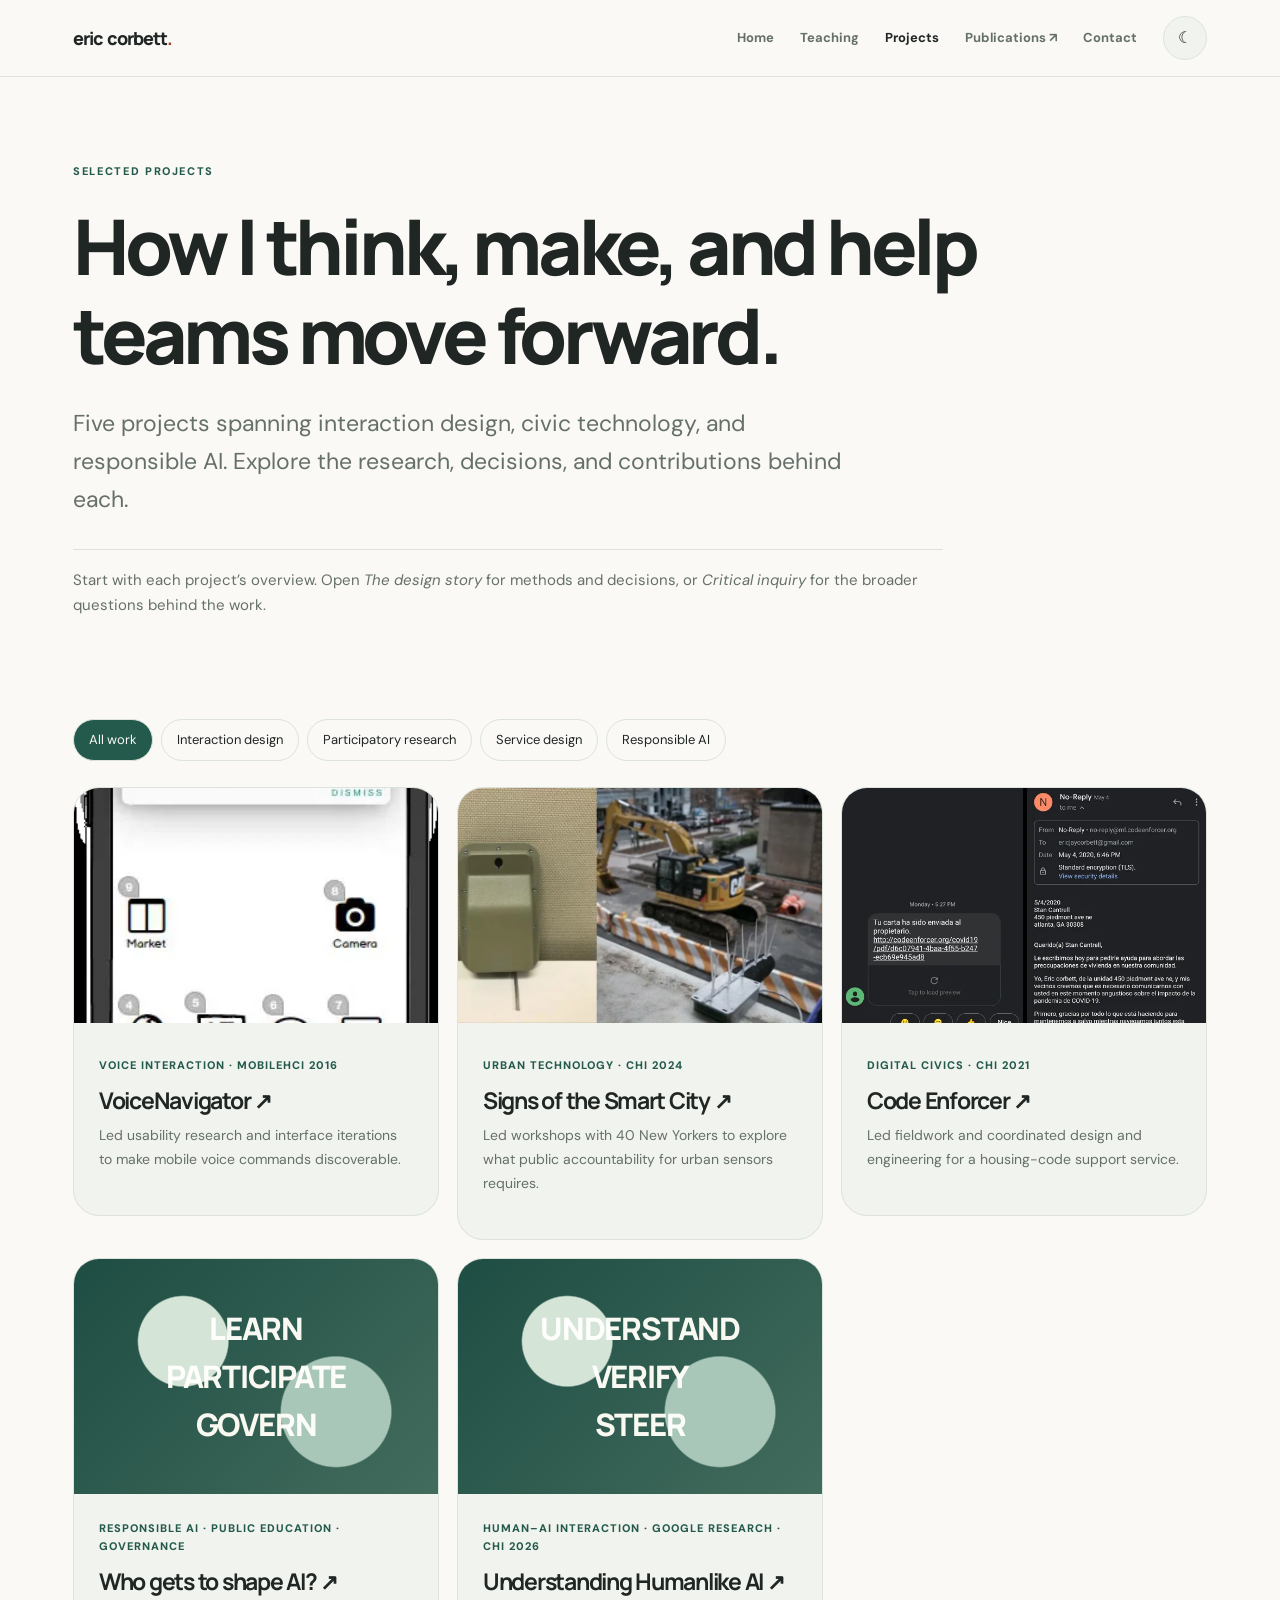
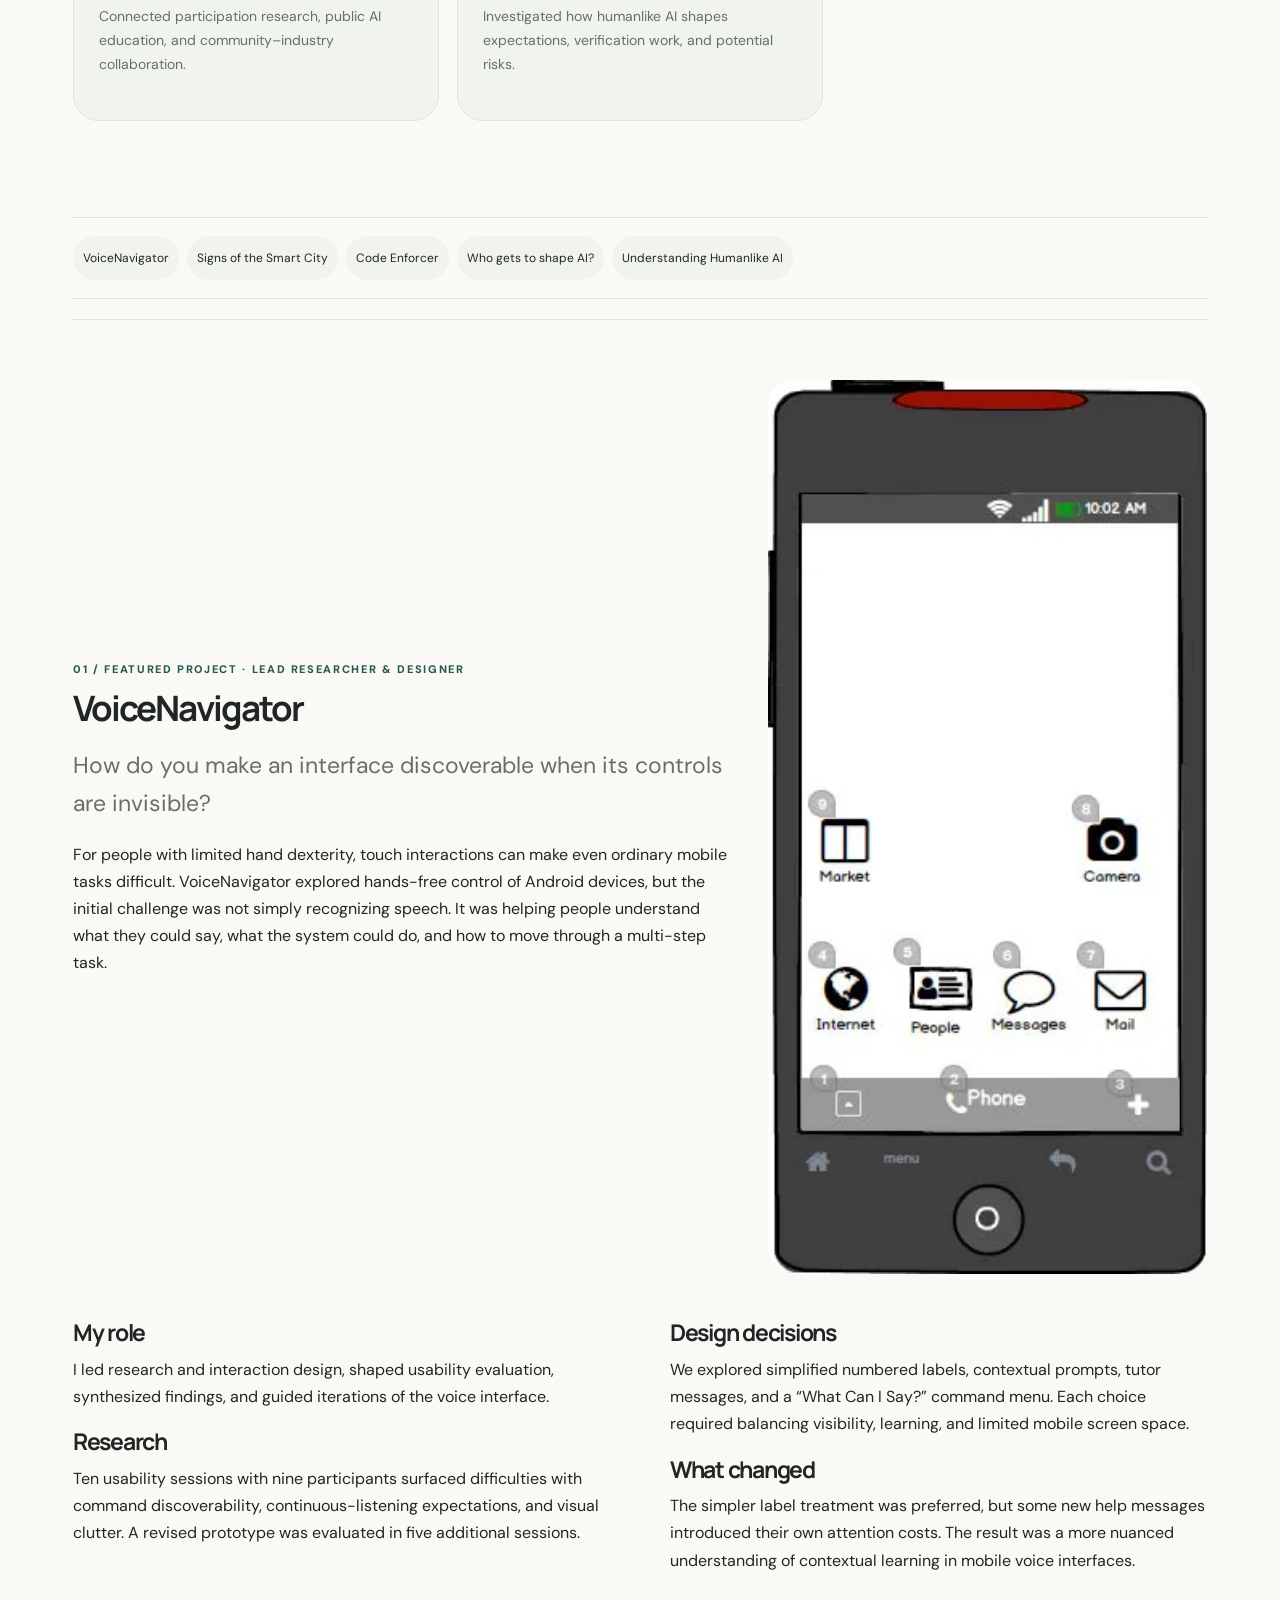
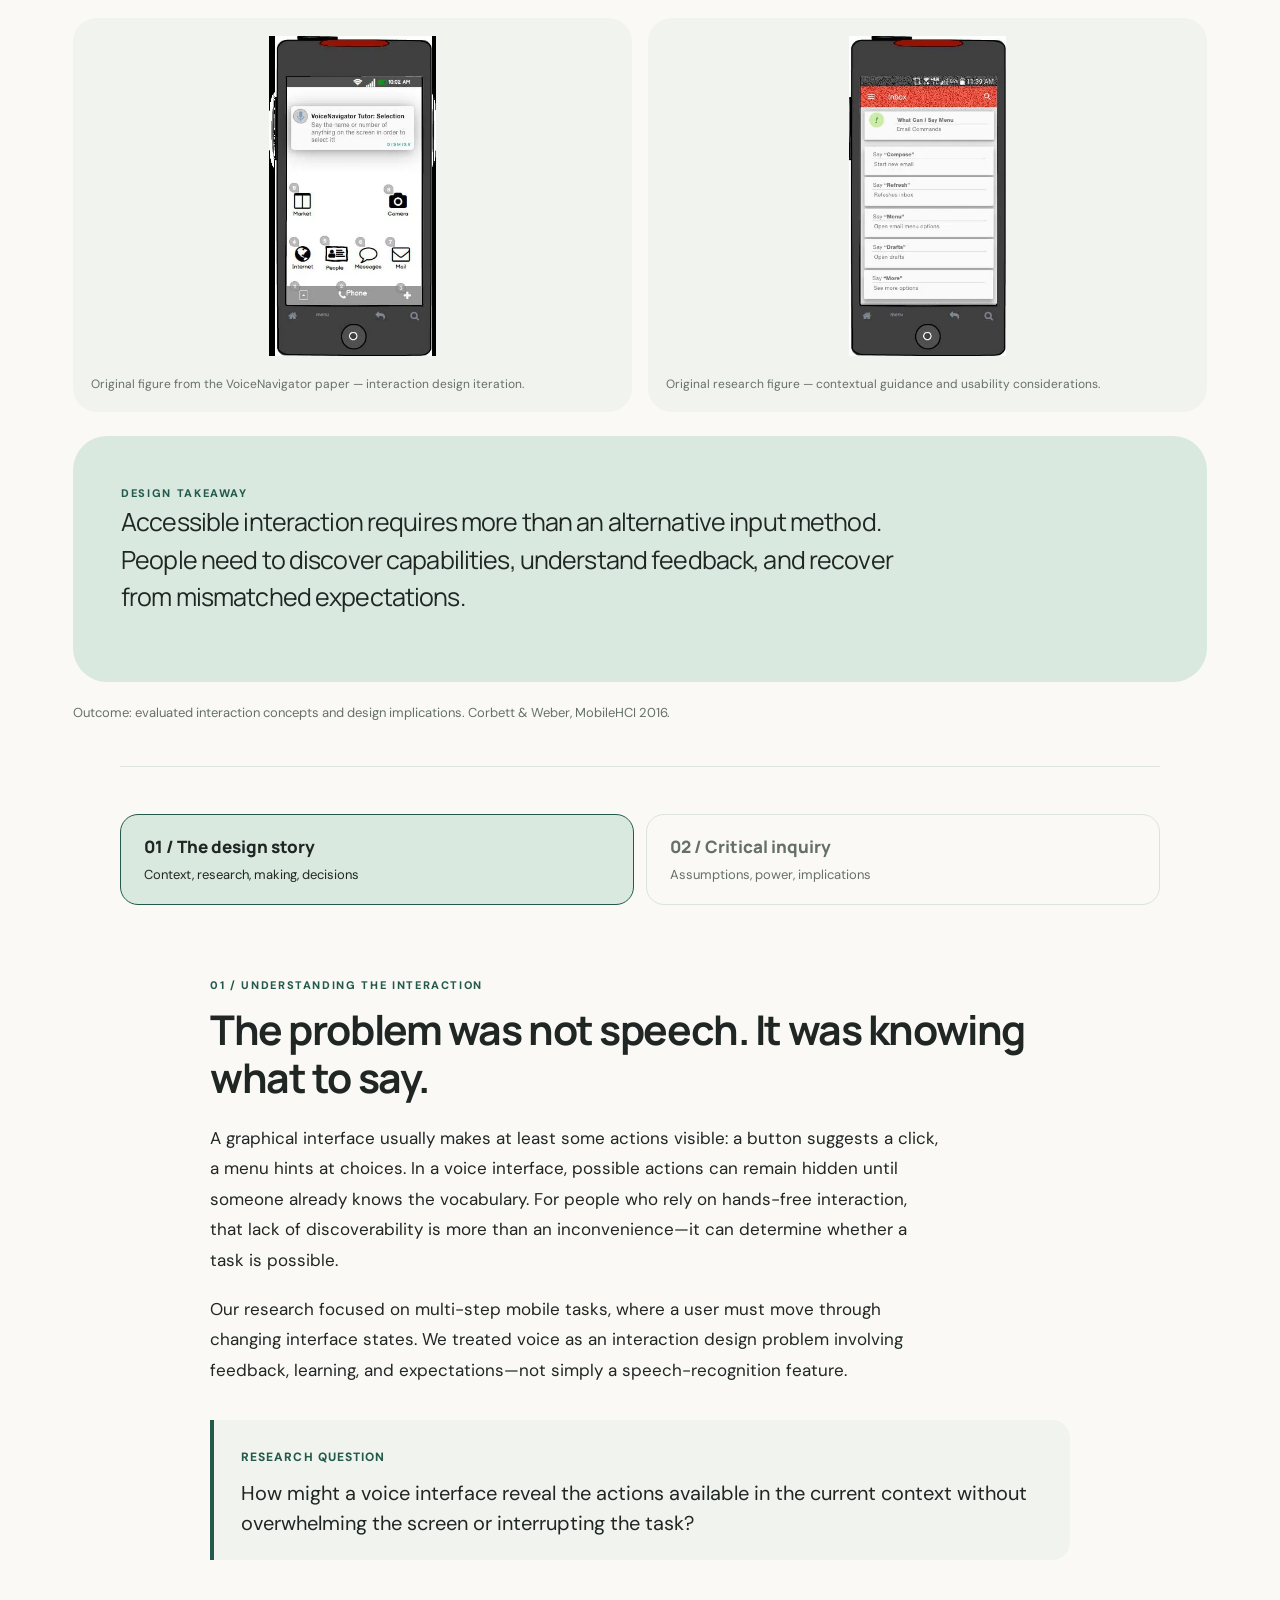
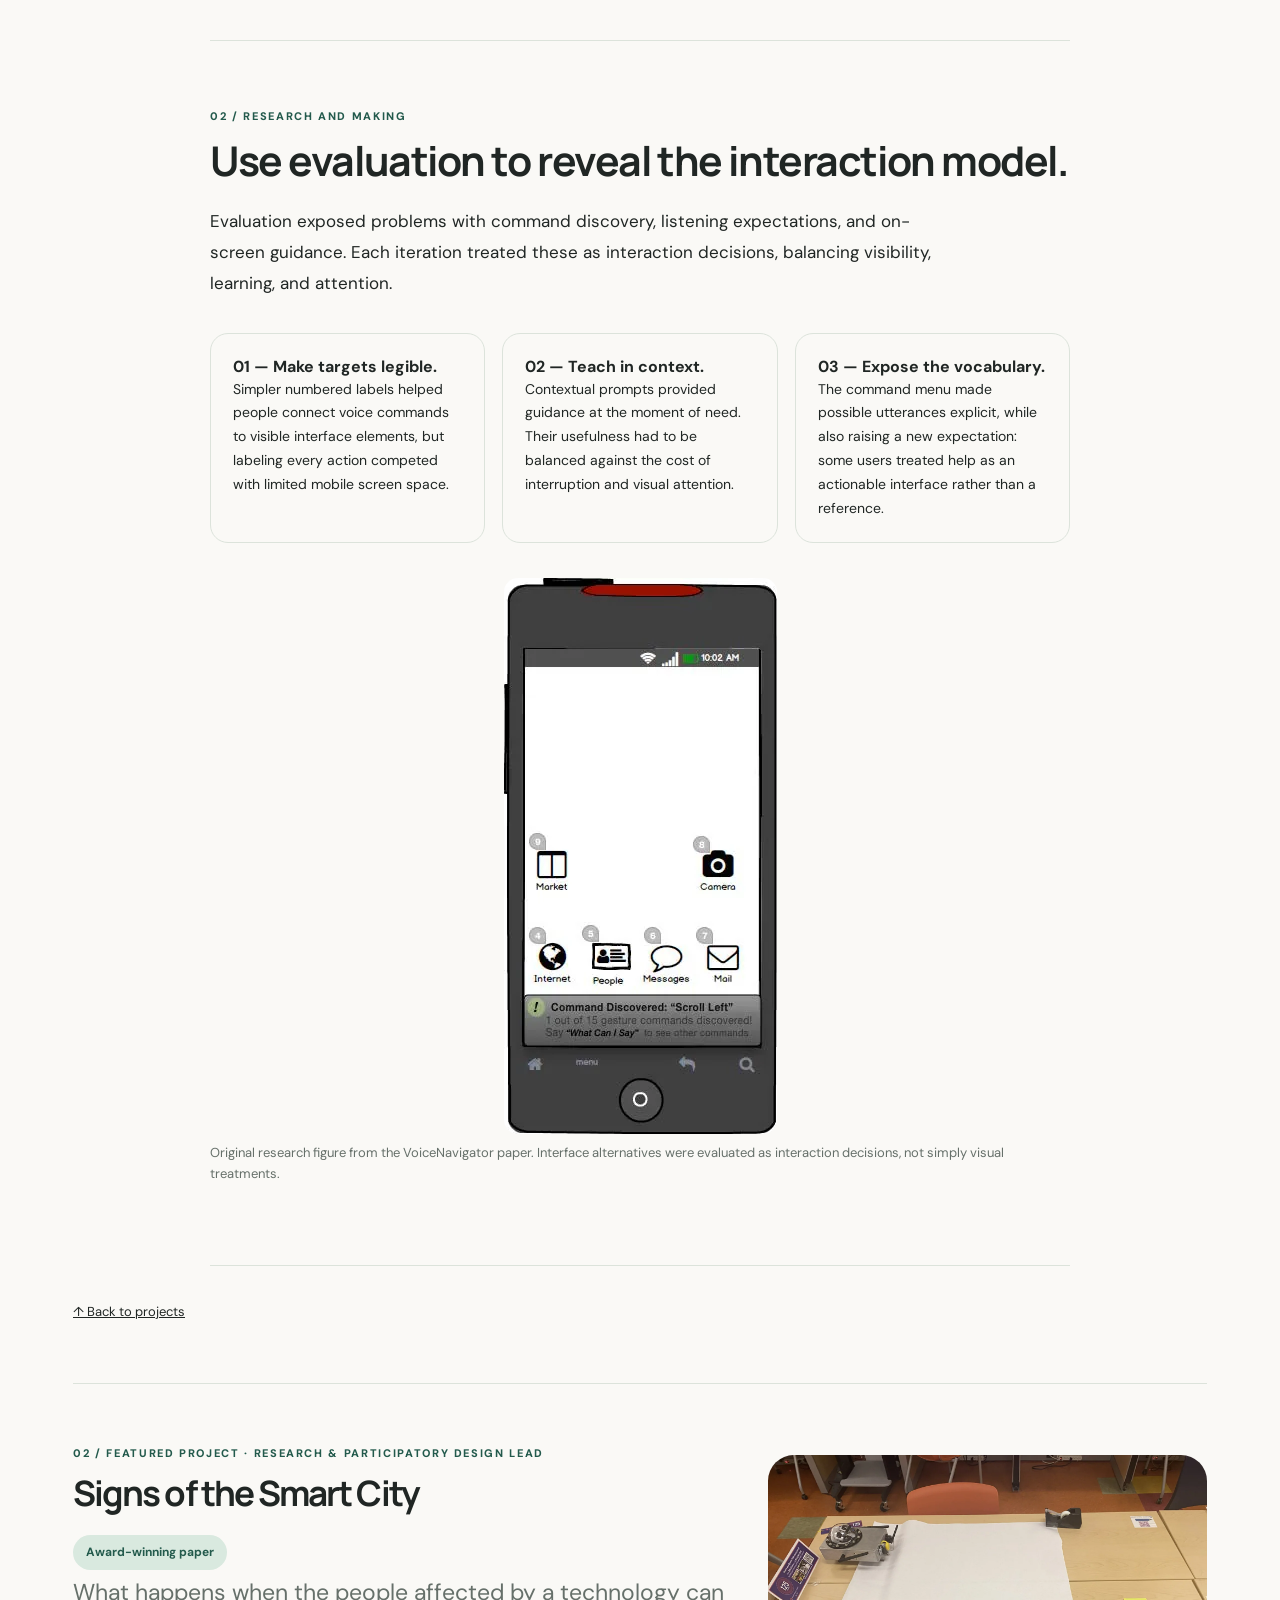
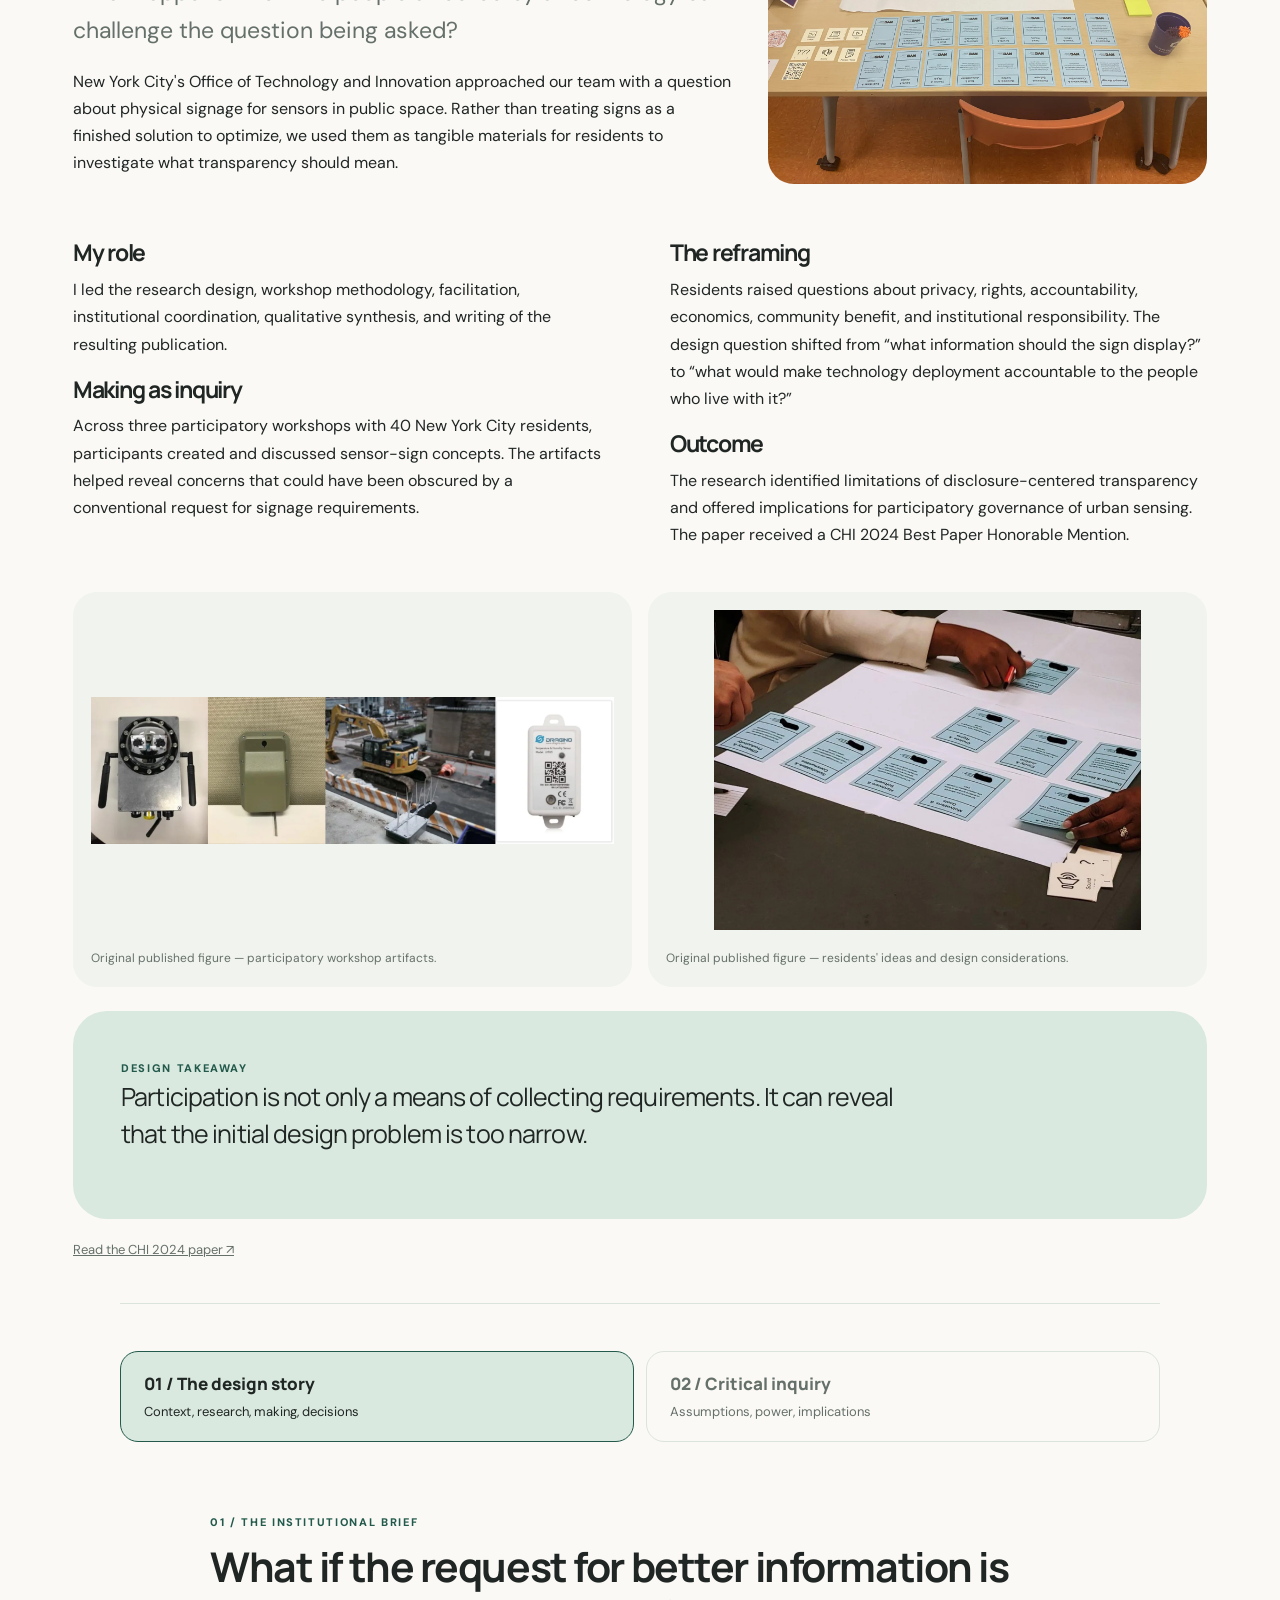
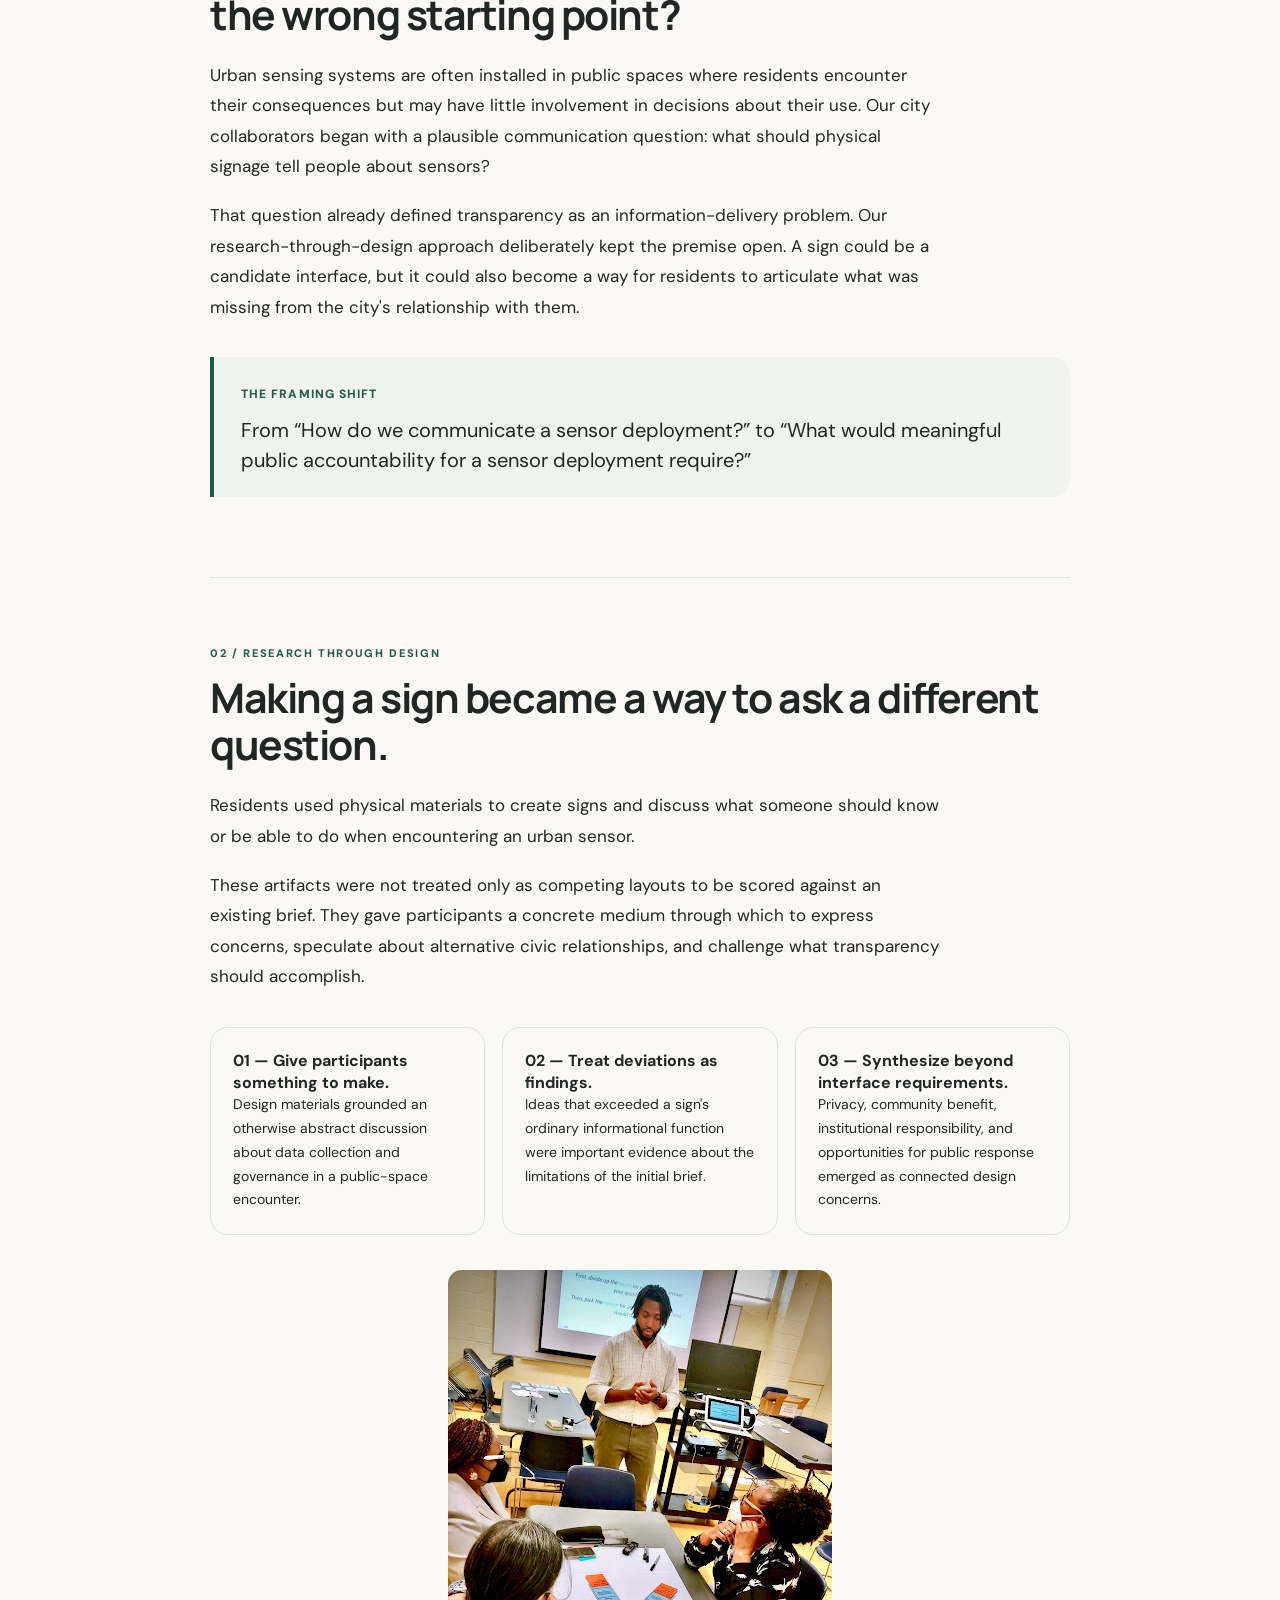
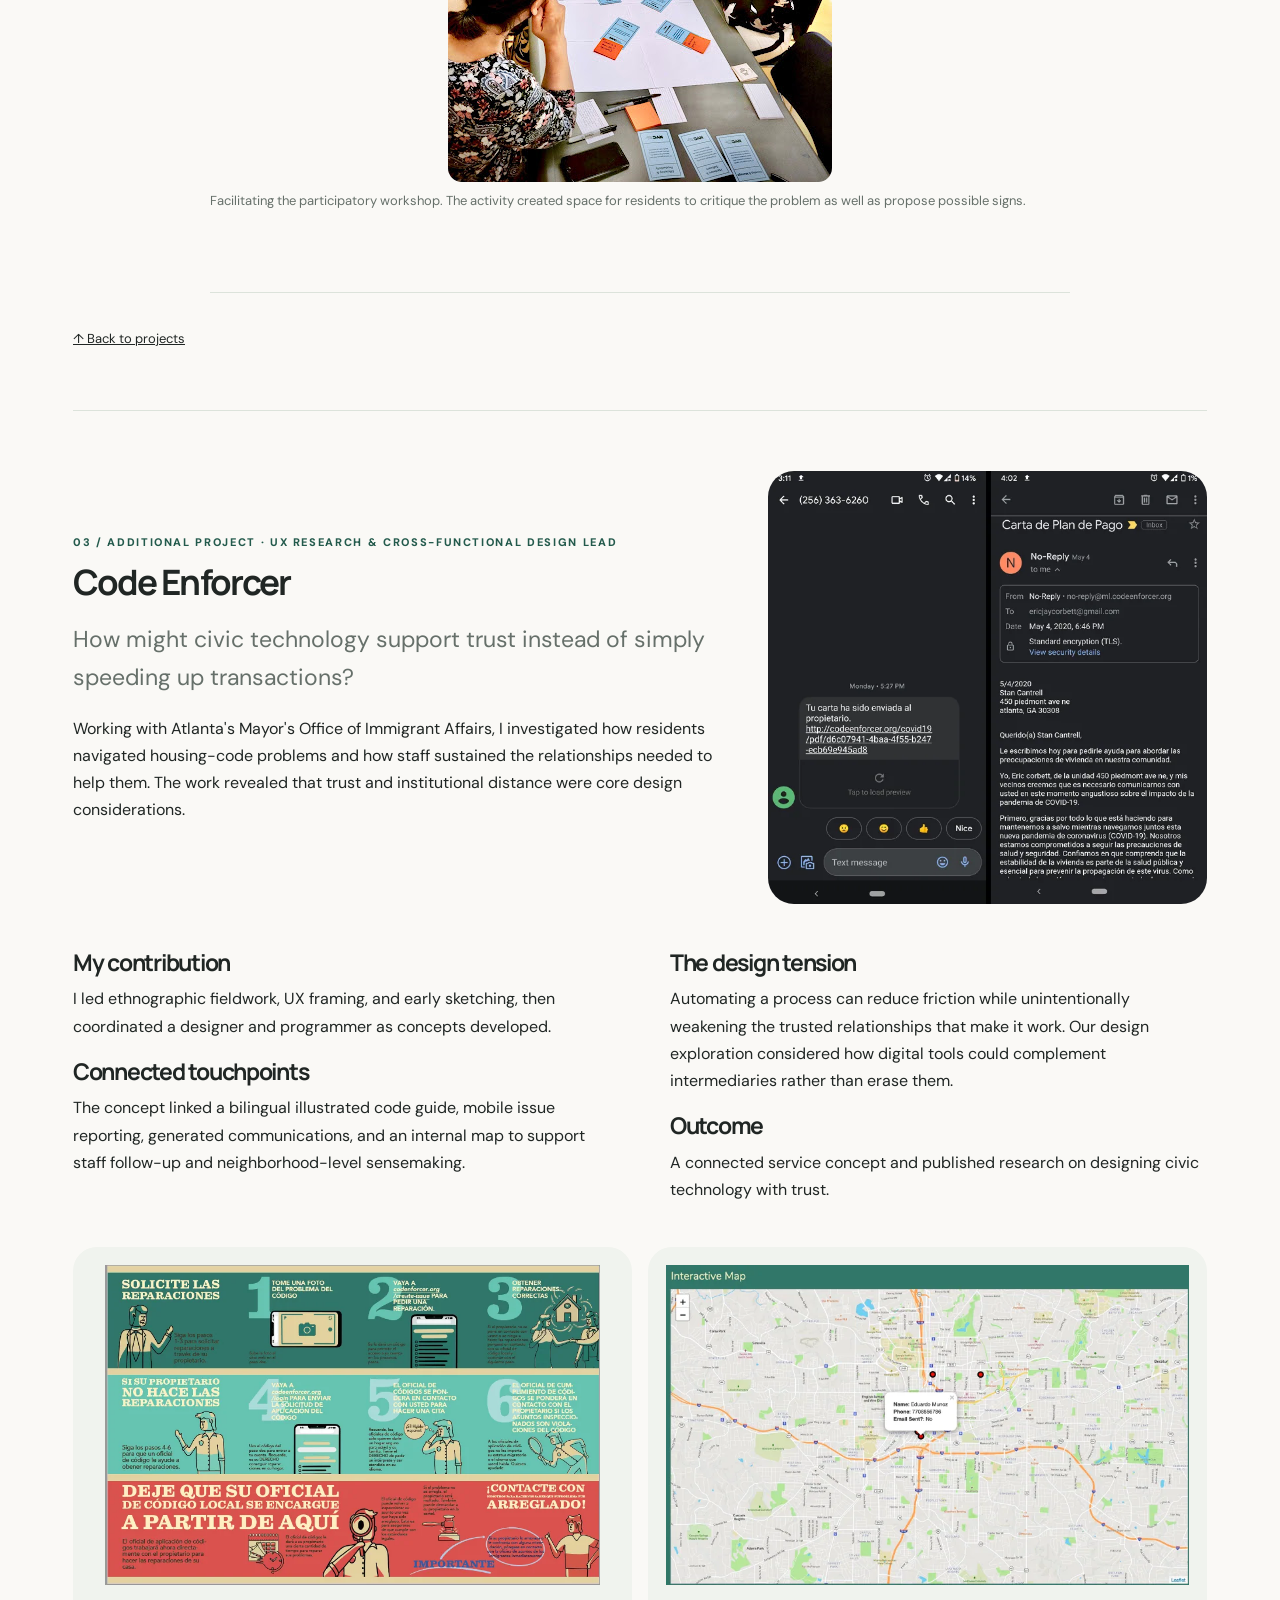
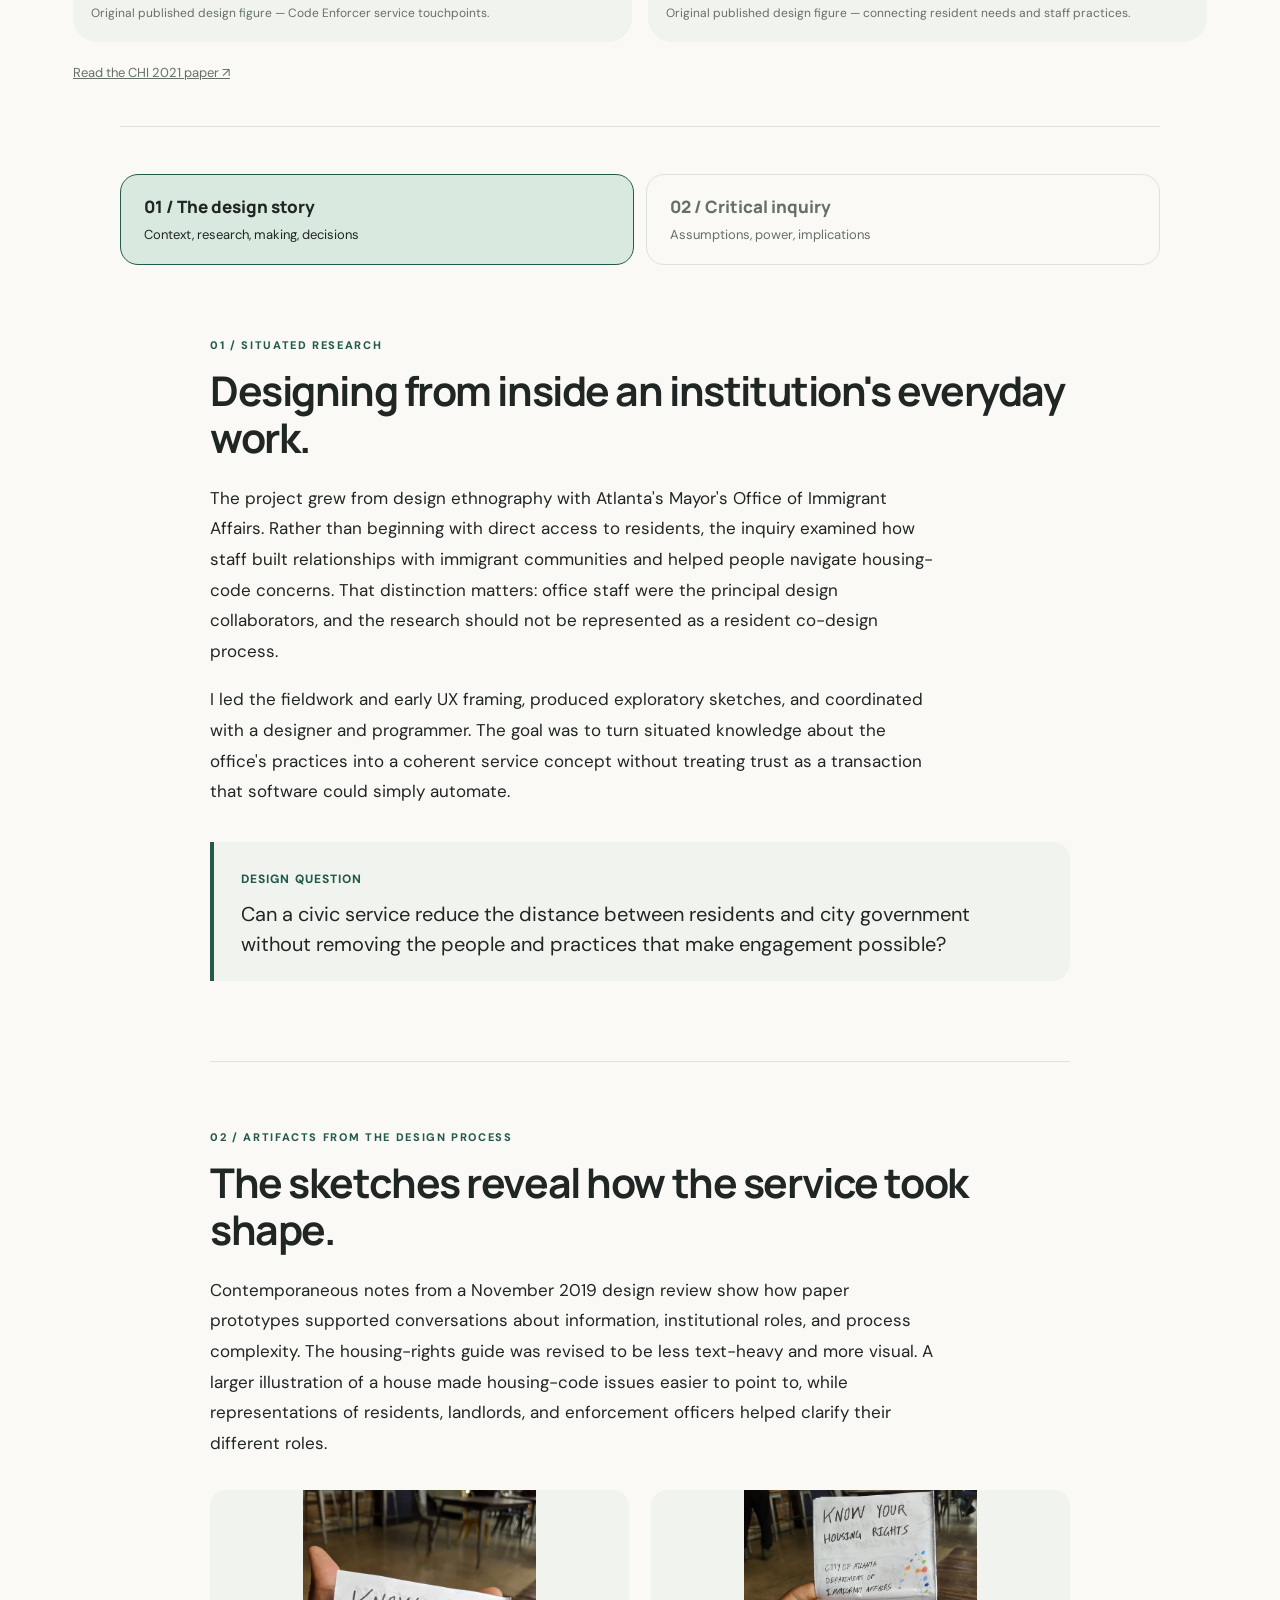
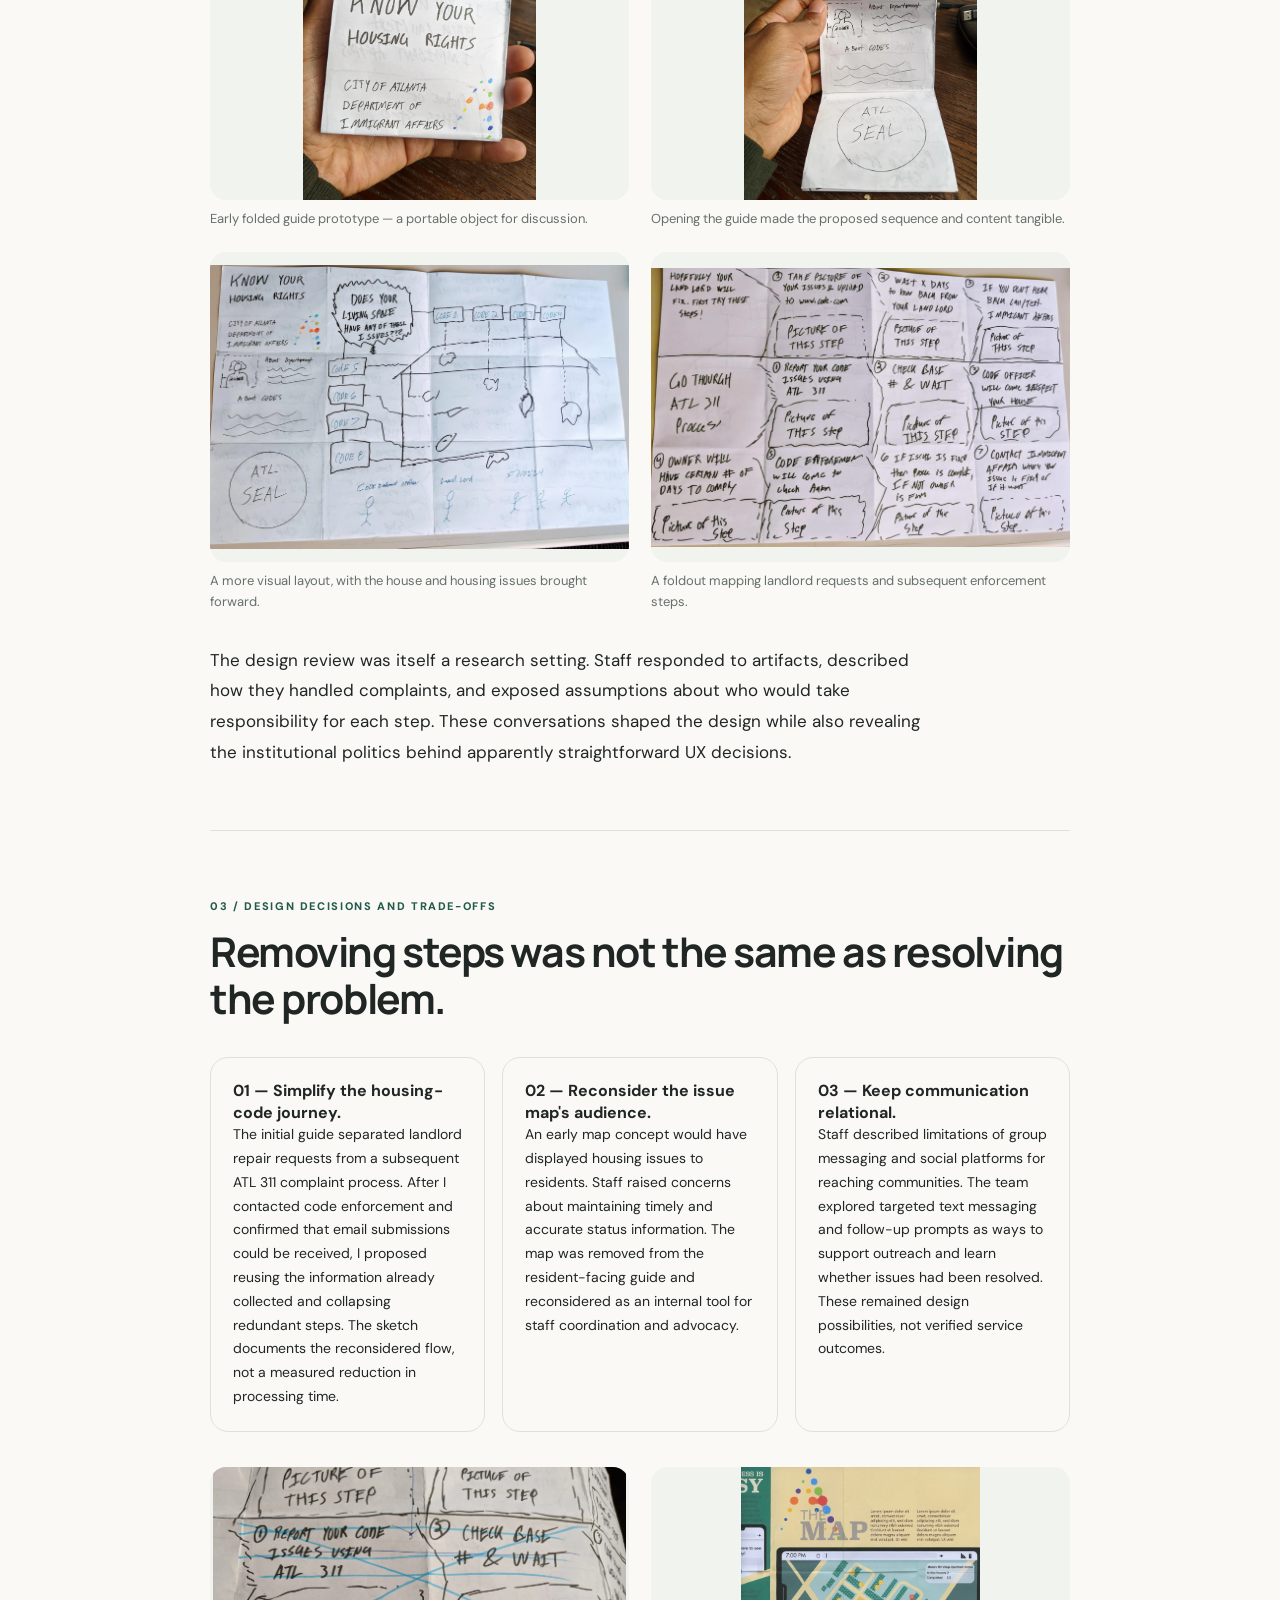
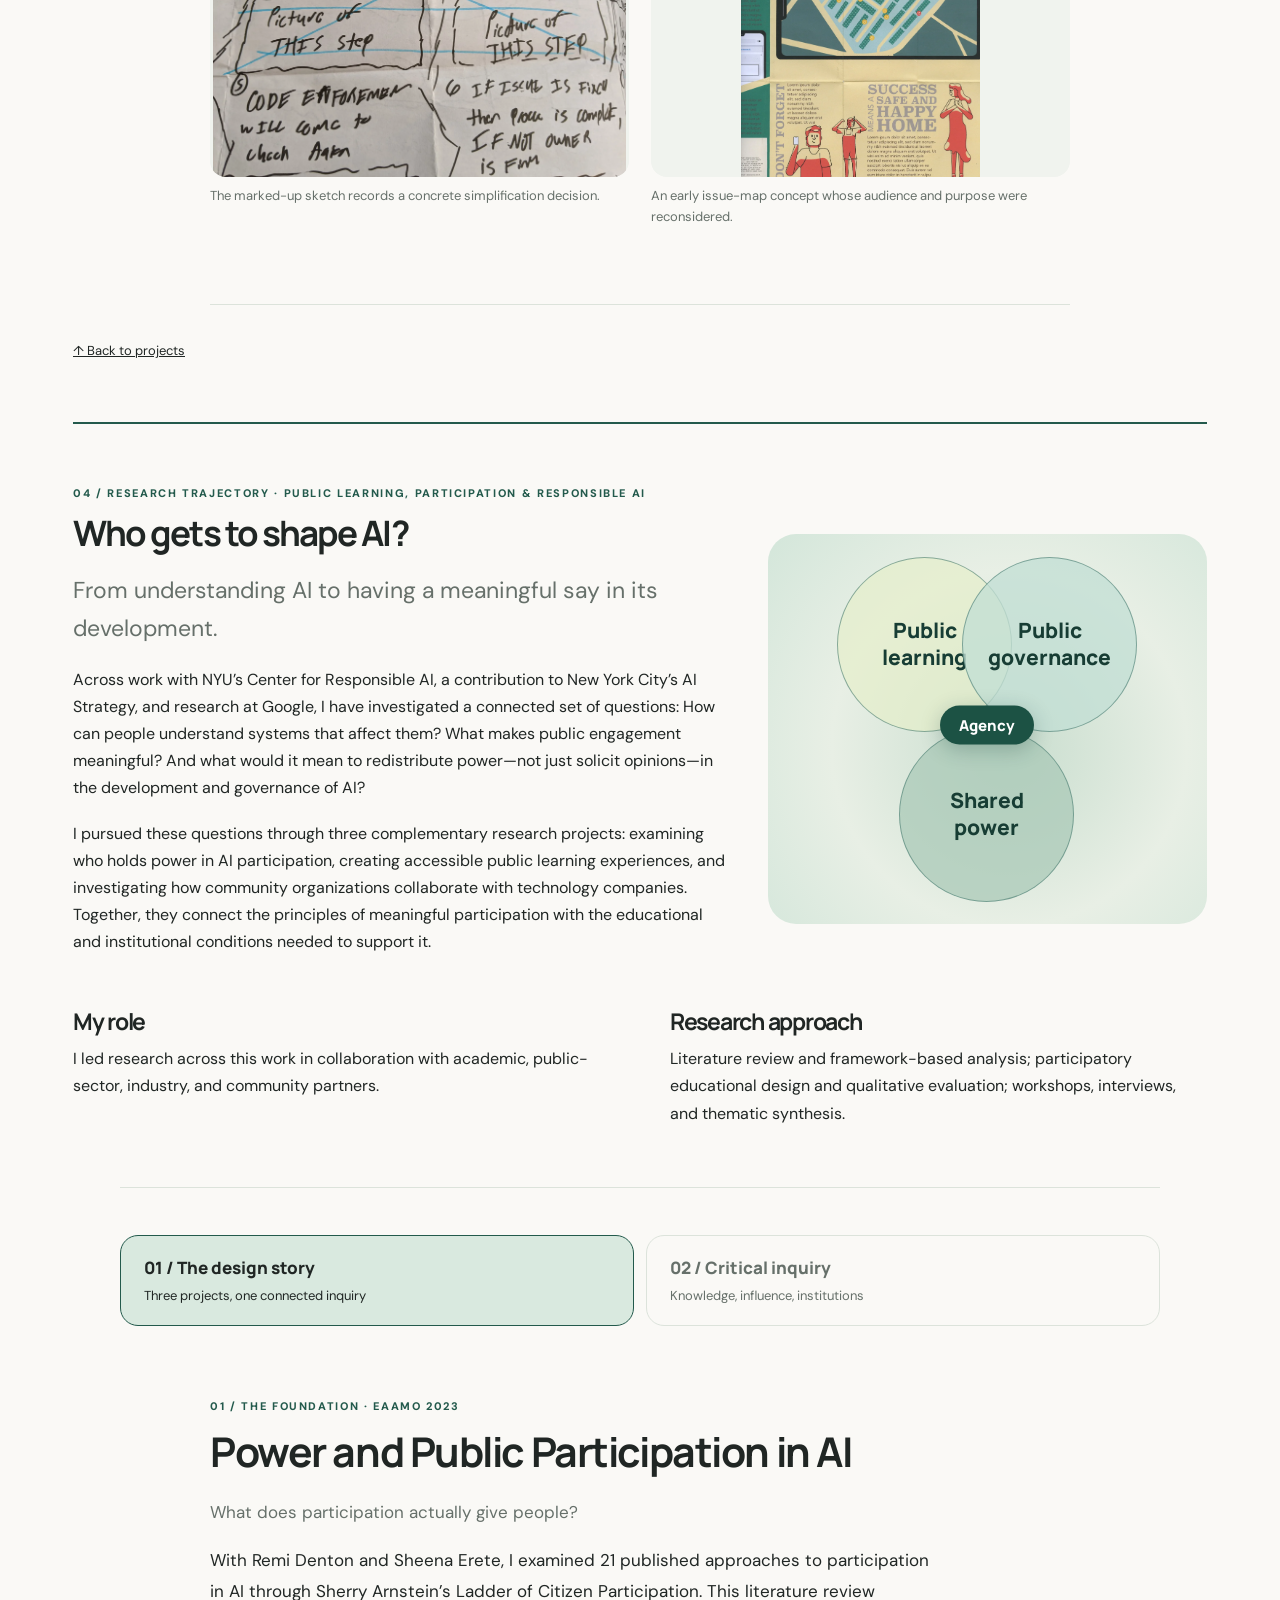
==== commit 065c4b90: "Rename AI project to Understanding Humanlike AI" ====
--- a/Website/case-studies.html
+++ b/Website/case-studies.html
@@ -1,6 +1,6 @@
 <!DOCTYPE html>
 
-<html lang="en"><head><meta charset="utf-8"/><meta content="width=device-width, initial-scale=1" name="viewport"/><meta content="Eric Corbett — research-led interaction design, responsible AI, civic technology, and teaching." name="description"/><title>Projects — Eric Corbett</title><link href="style.css" rel="stylesheet"/><noscript><style>.layer-panel[hidden]{display:block!important}.layer-switch{display:none}</style></noscript></head><body><a class="skip" href="#content">Skip to content</a><header><nav aria-label="Main navigation" class="nav"><a class="brand" href="index.html">eric corbett<span style="color:var(--orange)">.</span></a><div class="navlinks"><a class="" href="index.html">Home</a><a class="" href="teaching.html">Teaching</a><a aria-current="page" class="active" href="case-studies.html">Projects</a><a href="https://scholar.google.com/citations?hl=en&amp;tzom=300&amp;user=MYGUc30AAAAJ&amp;authuser=1" rel="noopener" target="_blank">Publications ↗</a><a href="contact.html">Contact</a></div><button aria-label="Use dark color theme" aria-pressed="false" class="round" id="theme" type="button">☾</button></nav></header><main id="content" tabindex="-1"><section class="pagehero"><div class="eyebrow">Selected projects</div><h1>How I think, make, and help teams move forward.</h1><p class="lead">Five projects spanning interaction design, civic technology, and responsible AI. Explore the research, decisions, and contributions behind each.</p><div class="layer-explainer">Start with each project’s overview. Open <em>The design story</em> for methods and decisions, or <em>Critical inquiry</em> for the broader questions behind the work.</div></section><section id="projects"><h2 class="sr-only">Explore projects</h2><div aria-label="Filter projects" class="filterbar" role="group"><button aria-pressed="true" class="filter" data-filter="all">All work</button><button aria-pressed="false" class="filter" data-filter="interaction">Interaction design</button><button aria-pressed="false" class="filter" data-filter="participatory">Participatory research</button><button aria-pressed="false" class="filter" data-filter="service">Service design</button><button aria-pressed="false" class="filter" data-filter="governance">Responsible AI</button></div><p aria-atomic="true" aria-live="polite" class="sr-only" id="filter-status" role="status">Showing all 5 projects</p><div class="grid"><div data-tags="interaction"><article class="card"><a href="#voice"><img alt="" decoding="async" loading="lazy" src="assets/voice-p6-1.webp"/><div class="cardbody"><div class="meta">Voice interaction · MobileHCI 2016</div><h3>VoiceNavigator <span class="arrow">↗</span></h3><p>Led usability research and interface iterations to make mobile voice commands discoverable.</p></div></a></article></div><div data-tags="participatory"><article class="card"><a href="#signs"><img alt="" decoding="async" loading="lazy" src="assets/signs-p5-1.webp"/><div class="cardbody"><div class="meta">Urban technology · CHI 2024</div><h3>Signs of the Smart City <span class="arrow">↗</span></h3><p>Led workshops with 40 New Yorkers to explore what public accountability for urban sensors requires.</p></div></a></article></div><div data-tags="service"><article class="card"><a href="#code"><img alt="" decoding="async" loading="lazy" src="assets/code-p11-1.webp"/><div class="cardbody"><div class="meta">Digital civics · CHI 2021</div><h3>Code Enforcer <span class="arrow">↗</span></h3><p>Led fieldwork and coordinated design and engineering for a housing-code support service.</p></div></a></article></div><div data-tags="participatory governance"><article class="card"><a href="#ai-public"><div aria-hidden="true" class="ai-card-art"><span>LEARN</span><span>PARTICIPATE</span><span>GOVERN</span></div><div class="cardbody"><div class="meta">Responsible AI · Public education · Governance</div><h3>Who gets to shape AI? <span class="arrow">↗</span></h3><p>Connected participation research, public AI education, and community–industry collaboration.</p></div></a></article></div><div data-tags="interaction governance"><article class="card"><a href="#humanlikeness"><div aria-hidden="true" class="ai-card-art"><span>UNDERSTAND</span><span>VERIFY</span><span>STEER</span></div><div class="cardbody"><div class="meta">Human–AI interaction · Google Research · CHI 2026</div><h3>A little too convincing <span class="arrow">↗</span></h3><p>Investigated how humanlike AI shapes expectations, verification work, and potential risks.</p></div></a></article></div></div></section><nav aria-label="Jump to a project" class="project-jump"><a href="#voice">VoiceNavigator</a><a href="#signs">Signs of the Smart City</a><a href="#code">Code Enforcer</a><a href="#ai-public">Who gets to shape AI?</a><a href="#humanlikeness">A little too convincing</a></nav><section class="case longform-case" id="voice"><div class="projecthero"><div><div class="eyebrow">01 / Featured project · Lead researcher &amp; designer</div><h2>VoiceNavigator</h2><p class="lead">How do you make an interface discoverable when its controls are invisible?</p><p>For people with limited hand dexterity, touch interactions can make even ordinary mobile tasks difficult. VoiceNavigator explored hands-free control of Android devices, but the initial challenge was not simply recognizing speech. It was helping people understand what they could say, what the system could do, and how to move through a multi-step task.</p></div><img alt="Original VoiceNavigator figure from the MobileHCI research paper" decoding="async" src="assets/voice-p3-1.webp"/></div><div class="split" style="margin-top:45px"><div><h3>My role</h3><p>I led research and interaction design, shaped usability evaluation, synthesized findings, and guided iterations of the voice interface.</p><h3>Research</h3><p>Ten usability sessions with nine participants surfaced difficulties with command discoverability, continuous-listening expectations, and visual clutter. A revised prototype was evaluated in five additional sessions.</p></div><div><h3>Design decisions</h3><p>We explored simplified numbered labels, contextual prompts, tutor messages, and a “What Can I Say?” command menu. Each choice required balancing visibility, learning, and limited mobile screen space.</p><h3>What changed</h3><p>The simpler label treatment was preferred, but some new help messages introduced their own attention costs. The result was a more nuanced understanding of contextual learning in mobile voice interfaces.</p></div></div><div class="gallery"><figure><img alt="VoiceNavigator research figure showing interface iteration" decoding="async" src="assets/voice-p6-1.webp"/><figcaption>Original figure from the VoiceNavigator paper — interaction design iteration.</figcaption></figure><figure><img alt="VoiceNavigator research figure showing evaluation or contextual help" decoding="async" src="assets/voice-p7-1.webp"/><figcaption>Original research figure — contextual guidance and usability considerations.</figcaption></figure></div><div class="statement" style="margin-top:24px"><div class="eyebrow">Design takeaway</div><p>Accessible interaction requires more than an alternative input method. People need to discover capabilities, understand feedback, and recover from mismatched expectations.</p></div><p class="note" style="margin-top:20px">Outcome: evaluated interaction concepts and design implications. Corbett &amp; Weber, MobileHCI 2016.</p><div class="longform-content"><div aria-label="Choose how to read voice project" class="layer-switch" role="tablist"><button aria-controls="voice-design" aria-selected="true" class="layer-button" data-layer-target="voice-design" id="voice-design-tab" role="tab" tabindex="0" type="button">01 / The design story <small>Context, research, making, decisions</small></button><button aria-controls="voice-critical" aria-selected="false" class="layer-button" data-layer-target="voice-critical" id="voice-critical-tab" role="tab" tabindex="-1" type="button">02 / Critical inquiry <small>Assumptions, power, implications</small></button></div><div aria-labelledby="voice-design-tab" class="layer-panel" data-layer-group="voice" id="voice-design" role="tabpanel" tabindex="0"><div class="editorial-section" id="voice-question"><div class="eyebrow">01 / Understanding the interaction</div><h3>The problem was not speech. It was knowing what to say.</h3><p>A graphical interface usually makes at least some actions visible: a button suggests a click, a menu hints at choices. In a voice interface, possible actions can remain hidden until someone already knows the vocabulary. For people who rely on hands-free interaction, that lack of discoverability is more than an inconvenience—it can determine whether a task is possible.</p><p>Our research focused on multi-step mobile tasks, where a user must move through changing interface states. We treated voice as an interaction design problem involving feedback, learning, and expectations—not simply a speech-recognition feature.</p><aside class="critical-aside"><span>Research question</span><p>How might a voice interface reveal the actions available in the current context without overwhelming the screen or interrupting the task?</p></aside></div><div class="editorial-section" id="voice-method"><div class="eyebrow">02 / Research and making</div><h3>Use evaluation to reveal the interaction model.</h3><p>Evaluation exposed problems with command discovery, listening expectations, and on-screen guidance. Each iteration treated these as interaction decisions, balancing visibility, learning, and attention.</p><div class="decision-list"><div><strong>01 — Make targets legible.</strong><p>Simpler numbered labels helped people connect voice commands to visible interface elements, but labeling every action competed with limited mobile screen space.</p></div><div><strong>02 — Teach in context.</strong><p>Contextual prompts provided guidance at the moment of need. Their usefulness had to be balanced against the cost of interruption and visual attention.</p></div><div><strong>03 — Expose the vocabulary.</strong><p>The command menu made possible utterances explicit, while also raising a new expectation: some users treated help as an actionable interface rather than a reference.</p></div></div><figure class="editorial-figure"><img alt="Original published VoiceNavigator interface research figure" decoding="async" loading="lazy" src="assets/voice-p6-2.webp"/><figcaption>Original research figure from the VoiceNavigator paper. Interface alternatives were evaluated as interaction decisions, not simply visual treatments.</figcaption></figure></div></div><div aria-labelledby="voice-critical-tab" class="layer-panel" data-layer-group="voice" hidden="" id="voice-critical" role="tabpanel" tabindex="0"><div class="editorial-section" id="voice-critical-section"><div class="eyebrow">03 / Critical perspective</div><h3>Accessibility is also a question of what the system makes knowable.</h3><p>The familiar design principle of making actions visible becomes difficult when an interface is operated by speech. Voice commands can be invisible, and a user may not know whether a failed attempt reflects recognition, unavailable functionality, or an incorrect mental model. The interface therefore has a responsibility to communicate its boundaries and offer recoverable paths forward.</p><p>This is one reason the project remains relevant to my later work on AI-mediated interaction. Systems that accept open-ended language can feel flexible while concealing their actual capabilities. Good interaction design needs to help people form calibrated expectations, rather than merely invite them to try.</p></div><div class="editorial-section" id="voice-reflection"><div class="eyebrow">04 / What the project taught me</div><h3>Designing for agency means designing for discovery and recovery.</h3><p>The work produced evaluated concepts and a clearer account of the trade-offs between discoverability, learning, and interface complexity. Its enduring lesson for me is that an alternative input method is only accessible when people can understand how to use it and how the system responds.</p></div></div></div><p class="back-projects"><a href="#projects">↑ Back to projects</a></p></section><section class="case longform-case" id="signs"><div class="projecthero"><div><div class="eyebrow">02 / Featured project · Research &amp; participatory design lead</div><h2>Signs of the Smart City</h2><p class="pill">Award-winning paper</p><p class="lead">What happens when the people affected by a technology can challenge the question being asked?</p><p>New York City's Office of Technology and Innovation approached our team with a question about physical signage for sensors in public space. Rather than treating signs as a finished solution to optimize, we used them as tangible materials for residents to investigate what transparency should mean.</p></div><img alt="Original Signs of the Smart City research figure from CHI 2024" decoding="async" src="assets/signs-p4-1.webp"/></div><div class="split" style="margin-top:45px"><div><h3>My role</h3><p>I led the research design, workshop methodology, facilitation, institutional coordination, qualitative synthesis, and writing of the resulting publication.</p><h3>Making as inquiry</h3><p>Across three participatory workshops with 40 New York City residents, participants created and discussed sensor-sign concepts. The artifacts helped reveal concerns that could have been obscured by a conventional request for signage requirements.</p></div><div><h3>The reframing</h3><p>Residents raised questions about privacy, rights, accountability, economics, community benefit, and institutional responsibility. The design question shifted from “what information should the sign display?” to “what would make technology deployment accountable to the people who live with it?”</p><h3>Outcome</h3><p>The research identified limitations of disclosure-centered transparency and offered implications for participatory governance of urban sensing. The paper received a CHI 2024 Best Paper Honorable Mention.</p></div></div><div class="gallery"><figure><img alt="Original workshop signage artifacts from Signs of the Smart City" decoding="async" src="assets/signs-p5-1.webp"/><figcaption>Original published figure — participatory workshop artifacts.</figcaption></figure><figure><img alt="Original Signs of the Smart City figure illustrating workshop outputs" decoding="async" src="assets/signs-p6-1.webp"/><figcaption>Original published figure — residents' ideas and design considerations.</figcaption></figure></div><div class="statement" style="margin-top:24px"><div class="eyebrow">Design takeaway</div><p>Participation is not only a means of collecting requirements. It can reveal that the initial design problem is too narrow.</p></div><p class="note" style="margin-top:20px"><a href="https://doi.org/10.1145/3613904.3641931" rel="noopener" target="_blank">Read the CHI 2024 paper ↗</a></p><div class="longform-content"><div aria-label="Choose how to read signs project" class="layer-switch" role="tablist"><button aria-controls="signs-design" aria-selected="true" class="layer-button" data-layer-target="signs-design" id="signs-design-tab" role="tab" tabindex="0" type="button">01 / The design story <small>Context, research, making, decisions</small></button><button aria-controls="signs-critical" aria-selected="false" class="layer-button" data-layer-target="signs-critical" id="signs-critical-tab" role="tab" tabindex="-1" type="button">02 / Critical inquiry <small>Assumptions, power, implications</small></button></div><div aria-labelledby="signs-design-tab" class="layer-panel" data-layer-group="signs" id="signs-design" role="tabpanel" tabindex="0"><div class="editorial-section" id="signs-context"><div class="eyebrow">01 / The institutional brief</div><h3>What if the request for better information is the wrong starting point?</h3><p>Urban sensing systems are often installed in public spaces where residents encounter their consequences but may have little involvement in decisions about their use. Our city collaborators began with a plausible communication question: what should physical signage tell people about sensors?</p><p>That question already defined transparency as an information-delivery problem. Our research-through-design approach deliberately kept the premise open. A sign could be a candidate interface, but it could also become a way for residents to articulate what was missing from the city's relationship with them.</p><aside class="critical-aside"><span>The framing shift</span><p>From “How do we communicate a sensor deployment?” to “What would meaningful public accountability for a sensor deployment require?”</p></aside></div><div class="editorial-section" id="signs-method"><div class="eyebrow">02 / Research through design</div><h3>Making a sign became a way to ask a different question.</h3><p>Residents used physical materials to create signs and discuss what someone should know or be able to do when encountering an urban sensor.</p><p>These artifacts were not treated only as competing layouts to be scored against an existing brief. They gave participants a concrete medium through which to express concerns, speculate about alternative civic relationships, and challenge what transparency should accomplish.</p><div class="decision-list"><div><strong>01 — Give participants something to make.</strong><p>Design materials grounded an otherwise abstract discussion about data collection and governance in a public-space encounter.</p></div><div><strong>02 — Treat deviations as findings.</strong><p>Ideas that exceeded a sign's ordinary informational function were important evidence about the limitations of the initial brief.</p></div><div><strong>03 — Synthesize beyond interface requirements.</strong><p>Privacy, community benefit, institutional responsibility, and opportunities for public response emerged as connected design concerns.</p></div></div><figure class="editorial-figure"><img alt="Eric facilitating a participatory urban sensing workshop around a table of physical design materials" decoding="async" loading="lazy" src="assets/workshop-facilitation.jpg"/><figcaption>Facilitating the participatory workshop. The activity created space for residents to critique the problem as well as propose possible signs.</figcaption></figure></div></div><div aria-labelledby="signs-critical-tab" class="layer-panel" data-layer-group="signs" hidden="" id="signs-critical" role="tabpanel" tabindex="0"><div class="editorial-section" id="signs-critical-section"><div class="eyebrow">03 / Critical perspective</div><h3>Transparency is not the same as accountability.</h3><p>Disclosure is valuable, but information alone does not determine whether people can challenge an institution's decisions. A sign may tell residents that a sensor exists without addressing who authorized it, who benefits, how data is used, or what avenues for contestation exist.</p><p>Our analysis therefore treats transparency as a social and political relation, not only an interface property. The project suggests that participatory design can help residents question whether a technology should be deployed, how it should be governed, and what responsibilities its operators carry.</p><p>The work combines an exploration of signage as an interaction medium with a critique of the assumption that greater disclosure automatically produces public trust.</p></div><div class="editorial-section" id="signs-reflection"><div class="eyebrow">04 / Design leadership and learning</div><h3>Sometimes the most valuable prototype changes the brief.</h3><p>Leading the project required balancing a city partner's practical question with a research process open to more fundamental challenges. Rather than promise a definitive signage system, we produced a set of findings about the limits and opportunities of transparency and the role of participatory design in reframing civic technology.</p><p>The resulting CHI 2024 paper received a Best Paper Honorable Mention. For my design practice, the lasting lesson is that prototyping and participation can produce knowledge that a conventional requirements process might never solicit.</p></div></div></div><p class="back-projects"><a href="#projects">↑ Back to projects</a></p></section><section class="case longform-case" id="code"><div class="projecthero"><div><div class="eyebrow">03 / Additional project · UX research &amp; cross-functional design lead</div><h2>Code Enforcer</h2><p class="lead">How might civic technology support trust instead of simply speeding up transactions?</p><p>Working with Atlanta's Mayor's Office of Immigrant Affairs, I investigated how residents navigated housing-code problems and how staff sustained the relationships needed to help them. The work revealed that trust and institutional distance were core design considerations.</p></div><img alt="Original Code Enforcer interface and service research figure" decoding="async" src="assets/code-p11-1.webp"/></div><div class="split" style="margin-top:45px"><div><h3>My contribution</h3><p>I led ethnographic fieldwork, UX framing, and early sketching, then coordinated a designer and programmer as concepts developed.</p><h3>Connected touchpoints</h3><p>The concept linked a bilingual illustrated code guide, mobile issue reporting, generated communications, and an internal map to support staff follow-up and neighborhood-level sensemaking.</p></div><div><h3>The design tension</h3><p>Automating a process can reduce friction while unintentionally weakening the trusted relationships that make it work. Our design exploration considered how digital tools could complement intermediaries rather than erase them.</p><h3>Outcome</h3><p>A connected service concept and published research on designing civic technology with trust.</p></div></div><div class="gallery"><figure><img alt="Original Code Enforcer design artifact" decoding="async" src="assets/code-p12-1.webp"/><figcaption>Original published design figure — Code Enforcer service touchpoints.</figcaption></figure><figure><img alt="Original Code Enforcer design artifact and issue map" decoding="async" src="assets/code-p13-1.webp"/><figcaption>Original published design figure — connecting resident needs and staff practices.</figcaption></figure></div><p class="note" style="margin-top:20px"><a href="https://doi.org/10.1145/3411764.3445341" rel="noopener" target="_blank">Read the CHI 2021 paper ↗</a></p><div class="longform-content"><div aria-label="Choose how to read code project" class="layer-switch" role="tablist"><button aria-controls="code-design" aria-selected="true" class="layer-button" data-layer-target="code-design" id="code-design-tab" role="tab" tabindex="0" type="button">01 / The design story <small>Context, research, making, decisions</small></button><button aria-controls="code-critical" aria-selected="false" class="layer-button" data-layer-target="code-critical" id="code-critical-tab" role="tab" tabindex="-1" type="button">02 / Critical inquiry <small>Assumptions, power, implications</small></button></div><div aria-labelledby="code-design-tab" class="layer-panel" data-layer-group="code" id="code-design" role="tabpanel" tabindex="0"><div class="editorial-section" id="code-fieldwork"><div class="eyebrow">01 / Situated research</div><h3>Designing from inside an institution's everyday work.</h3><p>The project grew from design ethnography with Atlanta's Mayor's Office of Immigrant Affairs. Rather than beginning with direct access to residents, the inquiry examined how staff built relationships with immigrant communities and helped people navigate housing-code concerns. That distinction matters: office staff were the principal design collaborators, and the research should not be represented as a resident co-design process.</p><p>I led the fieldwork and early UX framing, produced exploratory sketches, and coordinated with a designer and programmer. The goal was to turn situated knowledge about the office's practices into a coherent service concept without treating trust as a transaction that software could simply automate.</p><aside class="critical-aside"><span>Design question</span><p>Can a civic service reduce the distance between residents and city government without removing the people and practices that make engagement possible?</p></aside></div><div class="editorial-section" id="code-artifacts"><div class="eyebrow">02 / Artifacts from the design process</div><h3>The sketches reveal how the service took shape.</h3><p>Contemporaneous notes from a November 2019 design review show how paper prototypes supported conversations about information, institutional roles, and process complexity. The housing-rights guide was revised to be less text-heavy and more visual. A larger illustration of a house made housing-code issues easier to point to, while representations of residents, landlords, and enforcement officers helped clarify their different roles.</p><div class="research-image-grid"><figure><img alt="Original folded Know Your Housing Rights paper guide prototype" decoding="async" loading="lazy" src="assets/code-notes-guide-cover.webp"/><figcaption>Early folded guide prototype — a portable object for discussion.</figcaption></figure><figure><img alt="Original opened paper guide showing its panels" decoding="async" loading="lazy" src="assets/code-notes-guide-open.webp"/><figcaption>Opening the guide made the proposed sequence and content tangible.</figcaption></figure><figure><img alt="Original sketch enlarging the house and code violation callouts" decoding="async" loading="lazy" src="assets/code-notes-housing-issues-sketch.webp"/><figcaption>A more visual layout, with the house and housing issues brought forward.</figcaption></figure><figure><img alt="Original hand-drawn multi-step process foldout" decoding="async" loading="lazy" src="assets/code-notes-process-flow-sketch.webp"/><figcaption>A foldout mapping landlord requests and subsequent enforcement steps.</figcaption></figure></div><p>The design review was itself a research setting. Staff responded to artifacts, described how they handled complaints, and exposed assumptions about who would take responsibility for each step. These conversations shaped the design while also revealing the institutional politics behind apparently straightforward UX decisions.</p></div><div class="editorial-section" id="code-decisions"><div class="eyebrow">03 / Design decisions and trade-offs</div><h3>Removing steps was not the same as resolving the problem.</h3><div class="decision-list"><div><strong>01 — Simplify the housing-code journey.</strong><p>The initial guide separated landlord repair requests from a subsequent ATL 311 complaint process. After I contacted code enforcement and confirmed that email submissions could be received, I proposed reusing the information already collected and collapsing redundant steps. The sketch documents the reconsidered flow, not a measured reduction in processing time.</p></div><div><strong>02 — Reconsider the issue map's audience.</strong><p>An early map concept would have displayed housing issues to residents. Staff raised concerns about maintaining timely and accurate status information. The map was removed from the resident-facing guide and reconsidered as an internal tool for staff coordination and advocacy.</p></div><div><strong>03 — Keep communication relational.</strong><p>Staff described limitations of group messaging and social platforms for reaching communities. The team explored targeted text messaging and follow-up prompts as ways to support outreach and learn whether issues had been resolved. These remained design possibilities, not verified service outcomes.</p></div></div><div class="research-image-grid"><figure><img alt="Original paper prototype showing ATL 311 steps crossed out in blue" decoding="async" loading="lazy" src="assets/code-notes-removed-311-steps.webp"/><figcaption>The marked-up sketch records a concrete simplification decision.</figcaption></figure><figure><img alt="Original early concept illustration for housing issue map" decoding="async" loading="lazy" src="assets/code-notes-issue-map-concept.webp"/><figcaption>An early issue-map concept whose audience and purpose were reconsidered.</figcaption></figure></div></div></div><div aria-labelledby="code-critical-tab" class="layer-panel" data-layer-group="code" hidden="" id="code-critical" role="tabpanel" tabindex="0"><div class="editorial-section" id="code-critical-section"><div class="eyebrow">04 / Critical interpretation</div><h3>The tension between administrative efficiency and relational trust was the finding.</h3><p>One reading of the design is that it makes a difficult municipal process more usable. A second, more critical reading asks what happens when public institutions make services efficient by shifting responsibility onto residents. The research describes this tension through the idea of <em>trust as distance</em>: social, institutional, and power relations shape whether a service can be trusted, and those relations cannot be solved by interface polish alone.</p><p>My own fieldnotes are candid about moments when I advocated streamlining steps even as I questioned whether this might diminish the office's relational work. That tension is part of the design research, not something to edit out of the story. The same tools that could withdraw staff from direct mediation could also make it easier to maintain contact and follow up.</p><p>As a designer and researcher, I take this project as a reminder that a good workflow is not necessarily a good institutional arrangement. A service needs to be evaluated for what it enables, whose labor it changes, and what responsibilities it redistributes.</p><div class="statement"><div class="eyebrow">What the work contributed</div><p>A connected civic service concept and a research account of how trust, institutional distance, and public-service efficiency shape design decisions. No claim of scaled deployment or quantified housing outcomes.</p></div><p class="note">Evidence: original November 15, 2019 design-review notes and Corbett &amp; Le Dantec, CHI 2021. Staff names and personally identifying details from fieldnotes are intentionally excluded from the public narrative.</p></div></div></div><p class="back-projects"><a href="#projects">↑ Back to projects</a></p></section><section class="case longform-case ai-case" id="ai-public"><div class="projecthero"><div><div class="eyebrow">04 / Research trajectory · Public learning, participation &amp; responsible AI</div><h2>Who gets to shape AI?</h2><p class="lead">From understanding AI to having a meaningful say in its development.</p><p>Across work with NYU’s Center for Responsible AI, a contribution to New York City’s AI Strategy, and research at Google, I have investigated a connected set of questions: How can people understand systems that affect them? What makes public engagement meaningful? And what would it mean to redistribute power—not just solicit opinions—in the development and governance of AI?</p><p>I pursued these questions through three complementary research projects: examining who holds power in AI participation, creating accessible public learning experiences, and investigating how community organizations collaborate with technology companies. Together, they connect the principles of meaningful participation with the educational and institutional conditions needed to support it.</p></div><div aria-label="Public agency in AI connects three overlapping areas: public learning, public governance, and shared power." class="ai-hero-graphic" role="img"><div class="ai-orbit one">Public<br/>learning</div><div class="ai-orbit two">Public<br/>governance</div><div class="ai-orbit three">Shared<br/>power</div><div class="ai-orbit-center">Agency</div></div></div>
+<html lang="en"><head><meta charset="utf-8"/><meta content="width=device-width, initial-scale=1" name="viewport"/><meta content="Eric Corbett — research-led interaction design, responsible AI, civic technology, and teaching." name="description"/><title>Projects — Eric Corbett</title><link href="style.css" rel="stylesheet"/><noscript><style>.layer-panel[hidden]{display:block!important}.layer-switch{display:none}</style></noscript></head><body><a class="skip" href="#content">Skip to content</a><header><nav aria-label="Main navigation" class="nav"><a class="brand" href="index.html">eric corbett<span style="color:var(--orange)">.</span></a><div class="navlinks"><a class="" href="index.html">Home</a><a class="" href="teaching.html">Teaching</a><a aria-current="page" class="active" href="case-studies.html">Projects</a><a href="https://scholar.google.com/citations?hl=en&amp;tzom=300&amp;user=MYGUc30AAAAJ&amp;authuser=1" rel="noopener" target="_blank">Publications ↗</a><a href="contact.html">Contact</a></div><button aria-label="Use dark color theme" aria-pressed="false" class="round" id="theme" type="button">☾</button></nav></header><main id="content" tabindex="-1"><section class="pagehero"><div class="eyebrow">Selected projects</div><h1>How I think, make, and help teams move forward.</h1><p class="lead">Five projects spanning interaction design, civic technology, and responsible AI. Explore the research, decisions, and contributions behind each.</p><div class="layer-explainer">Start with each project’s overview. Open <em>The design story</em> for methods and decisions, or <em>Critical inquiry</em> for the broader questions behind the work.</div></section><section id="projects"><h2 class="sr-only">Explore projects</h2><div aria-label="Filter projects" class="filterbar" role="group"><button aria-pressed="true" class="filter" data-filter="all">All work</button><button aria-pressed="false" class="filter" data-filter="interaction">Interaction design</button><button aria-pressed="false" class="filter" data-filter="participatory">Participatory research</button><button aria-pressed="false" class="filter" data-filter="service">Service design</button><button aria-pressed="false" class="filter" data-filter="governance">Responsible AI</button></div><p aria-atomic="true" aria-live="polite" class="sr-only" id="filter-status" role="status">Showing all 5 projects</p><div class="grid"><div data-tags="interaction"><article class="card"><a href="#voice"><img alt="" decoding="async" loading="lazy" src="assets/voice-p6-1.webp"/><div class="cardbody"><div class="meta">Voice interaction · MobileHCI 2016</div><h3>VoiceNavigator <span class="arrow">↗</span></h3><p>Led usability research and interface iterations to make mobile voice commands discoverable.</p></div></a></article></div><div data-tags="participatory"><article class="card"><a href="#signs"><img alt="" decoding="async" loading="lazy" src="assets/signs-p5-1.webp"/><div class="cardbody"><div class="meta">Urban technology · CHI 2024</div><h3>Signs of the Smart City <span class="arrow">↗</span></h3><p>Led workshops with 40 New Yorkers to explore what public accountability for urban sensors requires.</p></div></a></article></div><div data-tags="service"><article class="card"><a href="#code"><img alt="" decoding="async" loading="lazy" src="assets/code-p11-1.webp"/><div class="cardbody"><div class="meta">Digital civics · CHI 2021</div><h3>Code Enforcer <span class="arrow">↗</span></h3><p>Led fieldwork and coordinated design and engineering for a housing-code support service.</p></div></a></article></div><div data-tags="participatory governance"><article class="card"><a href="#ai-public"><div aria-hidden="true" class="ai-card-art"><span>LEARN</span><span>PARTICIPATE</span><span>GOVERN</span></div><div class="cardbody"><div class="meta">Responsible AI · Public education · Governance</div><h3>Who gets to shape AI? <span class="arrow">↗</span></h3><p>Connected participation research, public AI education, and community–industry collaboration.</p></div></a></article></div><div data-tags="interaction governance"><article class="card"><a href="#humanlikeness"><div aria-hidden="true" class="ai-card-art"><span>UNDERSTAND</span><span>VERIFY</span><span>STEER</span></div><div class="cardbody"><div class="meta">Human–AI interaction · Google Research · CHI 2026</div><h3>Understanding Humanlike AI <span class="arrow">↗</span></h3><p>Investigated how humanlike AI shapes expectations, verification work, and potential risks.</p></div></a></article></div></div></section><nav aria-label="Jump to a project" class="project-jump"><a href="#voice">VoiceNavigator</a><a href="#signs">Signs of the Smart City</a><a href="#code">Code Enforcer</a><a href="#ai-public">Who gets to shape AI?</a><a href="#humanlikeness">Understanding Humanlike AI</a></nav><section class="case longform-case" id="voice"><div class="projecthero"><div><div class="eyebrow">01 / Featured project · Lead researcher &amp; designer</div><h2>VoiceNavigator</h2><p class="lead">How do you make an interface discoverable when its controls are invisible?</p><p>For people with limited hand dexterity, touch interactions can make even ordinary mobile tasks difficult. VoiceNavigator explored hands-free control of Android devices, but the initial challenge was not simply recognizing speech. It was helping people understand what they could say, what the system could do, and how to move through a multi-step task.</p></div><img alt="Original VoiceNavigator figure from the MobileHCI research paper" decoding="async" src="assets/voice-p3-1.webp"/></div><div class="split" style="margin-top:45px"><div><h3>My role</h3><p>I led research and interaction design, shaped usability evaluation, synthesized findings, and guided iterations of the voice interface.</p><h3>Research</h3><p>Ten usability sessions with nine participants surfaced difficulties with command discoverability, continuous-listening expectations, and visual clutter. A revised prototype was evaluated in five additional sessions.</p></div><div><h3>Design decisions</h3><p>We explored simplified numbered labels, contextual prompts, tutor messages, and a “What Can I Say?” command menu. Each choice required balancing visibility, learning, and limited mobile screen space.</p><h3>What changed</h3><p>The simpler label treatment was preferred, but some new help messages introduced their own attention costs. The result was a more nuanced understanding of contextual learning in mobile voice interfaces.</p></div></div><div class="gallery"><figure><img alt="VoiceNavigator research figure showing interface iteration" decoding="async" src="assets/voice-p6-1.webp"/><figcaption>Original figure from the VoiceNavigator paper — interaction design iteration.</figcaption></figure><figure><img alt="VoiceNavigator research figure showing evaluation or contextual help" decoding="async" src="assets/voice-p7-1.webp"/><figcaption>Original research figure — contextual guidance and usability considerations.</figcaption></figure></div><div class="statement" style="margin-top:24px"><div class="eyebrow">Design takeaway</div><p>Accessible interaction requires more than an alternative input method. People need to discover capabilities, understand feedback, and recover from mismatched expectations.</p></div><p class="note" style="margin-top:20px">Outcome: evaluated interaction concepts and design implications. Corbett &amp; Weber, MobileHCI 2016.</p><div class="longform-content"><div aria-label="Choose how to read voice project" class="layer-switch" role="tablist"><button aria-controls="voice-design" aria-selected="true" class="layer-button" data-layer-target="voice-design" id="voice-design-tab" role="tab" tabindex="0" type="button">01 / The design story <small>Context, research, making, decisions</small></button><button aria-controls="voice-critical" aria-selected="false" class="layer-button" data-layer-target="voice-critical" id="voice-critical-tab" role="tab" tabindex="-1" type="button">02 / Critical inquiry <small>Assumptions, power, implications</small></button></div><div aria-labelledby="voice-design-tab" class="layer-panel" data-layer-group="voice" id="voice-design" role="tabpanel" tabindex="0"><div class="editorial-section" id="voice-question"><div class="eyebrow">01 / Understanding the interaction</div><h3>The problem was not speech. It was knowing what to say.</h3><p>A graphical interface usually makes at least some actions visible: a button suggests a click, a menu hints at choices. In a voice interface, possible actions can remain hidden until someone already knows the vocabulary. For people who rely on hands-free interaction, that lack of discoverability is more than an inconvenience—it can determine whether a task is possible.</p><p>Our research focused on multi-step mobile tasks, where a user must move through changing interface states. We treated voice as an interaction design problem involving feedback, learning, and expectations—not simply a speech-recognition feature.</p><aside class="critical-aside"><span>Research question</span><p>How might a voice interface reveal the actions available in the current context without overwhelming the screen or interrupting the task?</p></aside></div><div class="editorial-section" id="voice-method"><div class="eyebrow">02 / Research and making</div><h3>Use evaluation to reveal the interaction model.</h3><p>Evaluation exposed problems with command discovery, listening expectations, and on-screen guidance. Each iteration treated these as interaction decisions, balancing visibility, learning, and attention.</p><div class="decision-list"><div><strong>01 — Make targets legible.</strong><p>Simpler numbered labels helped people connect voice commands to visible interface elements, but labeling every action competed with limited mobile screen space.</p></div><div><strong>02 — Teach in context.</strong><p>Contextual prompts provided guidance at the moment of need. Their usefulness had to be balanced against the cost of interruption and visual attention.</p></div><div><strong>03 — Expose the vocabulary.</strong><p>The command menu made possible utterances explicit, while also raising a new expectation: some users treated help as an actionable interface rather than a reference.</p></div></div><figure class="editorial-figure"><img alt="Original published VoiceNavigator interface research figure" decoding="async" loading="lazy" src="assets/voice-p6-2.webp"/><figcaption>Original research figure from the VoiceNavigator paper. Interface alternatives were evaluated as interaction decisions, not simply visual treatments.</figcaption></figure></div></div><div aria-labelledby="voice-critical-tab" class="layer-panel" data-layer-group="voice" hidden="" id="voice-critical" role="tabpanel" tabindex="0"><div class="editorial-section" id="voice-critical-section"><div class="eyebrow">03 / Critical perspective</div><h3>Accessibility is also a question of what the system makes knowable.</h3><p>The familiar design principle of making actions visible becomes difficult when an interface is operated by speech. Voice commands can be invisible, and a user may not know whether a failed attempt reflects recognition, unavailable functionality, or an incorrect mental model. The interface therefore has a responsibility to communicate its boundaries and offer recoverable paths forward.</p><p>This is one reason the project remains relevant to my later work on AI-mediated interaction. Systems that accept open-ended language can feel flexible while concealing their actual capabilities. Good interaction design needs to help people form calibrated expectations, rather than merely invite them to try.</p></div><div class="editorial-section" id="voice-reflection"><div class="eyebrow">04 / What the project taught me</div><h3>Designing for agency means designing for discovery and recovery.</h3><p>The work produced evaluated concepts and a clearer account of the trade-offs between discoverability, learning, and interface complexity. Its enduring lesson for me is that an alternative input method is only accessible when people can understand how to use it and how the system responds.</p></div></div></div><p class="back-projects"><a href="#projects">↑ Back to projects</a></p></section><section class="case longform-case" id="signs"><div class="projecthero"><div><div class="eyebrow">02 / Featured project · Research &amp; participatory design lead</div><h2>Signs of the Smart City</h2><p class="pill">Award-winning paper</p><p class="lead">What happens when the people affected by a technology can challenge the question being asked?</p><p>New York City's Office of Technology and Innovation approached our team with a question about physical signage for sensors in public space. Rather than treating signs as a finished solution to optimize, we used them as tangible materials for residents to investigate what transparency should mean.</p></div><img alt="Original Signs of the Smart City research figure from CHI 2024" decoding="async" src="assets/signs-p4-1.webp"/></div><div class="split" style="margin-top:45px"><div><h3>My role</h3><p>I led the research design, workshop methodology, facilitation, institutional coordination, qualitative synthesis, and writing of the resulting publication.</p><h3>Making as inquiry</h3><p>Across three participatory workshops with 40 New York City residents, participants created and discussed sensor-sign concepts. The artifacts helped reveal concerns that could have been obscured by a conventional request for signage requirements.</p></div><div><h3>The reframing</h3><p>Residents raised questions about privacy, rights, accountability, economics, community benefit, and institutional responsibility. The design question shifted from “what information should the sign display?” to “what would make technology deployment accountable to the people who live with it?”</p><h3>Outcome</h3><p>The research identified limitations of disclosure-centered transparency and offered implications for participatory governance of urban sensing. The paper received a CHI 2024 Best Paper Honorable Mention.</p></div></div><div class="gallery"><figure><img alt="Original workshop signage artifacts from Signs of the Smart City" decoding="async" src="assets/signs-p5-1.webp"/><figcaption>Original published figure — participatory workshop artifacts.</figcaption></figure><figure><img alt="Original Signs of the Smart City figure illustrating workshop outputs" decoding="async" src="assets/signs-p6-1.webp"/><figcaption>Original published figure — residents' ideas and design considerations.</figcaption></figure></div><div class="statement" style="margin-top:24px"><div class="eyebrow">Design takeaway</div><p>Participation is not only a means of collecting requirements. It can reveal that the initial design problem is too narrow.</p></div><p class="note" style="margin-top:20px"><a href="https://doi.org/10.1145/3613904.3641931" rel="noopener" target="_blank">Read the CHI 2024 paper ↗</a></p><div class="longform-content"><div aria-label="Choose how to read signs project" class="layer-switch" role="tablist"><button aria-controls="signs-design" aria-selected="true" class="layer-button" data-layer-target="signs-design" id="signs-design-tab" role="tab" tabindex="0" type="button">01 / The design story <small>Context, research, making, decisions</small></button><button aria-controls="signs-critical" aria-selected="false" class="layer-button" data-layer-target="signs-critical" id="signs-critical-tab" role="tab" tabindex="-1" type="button">02 / Critical inquiry <small>Assumptions, power, implications</small></button></div><div aria-labelledby="signs-design-tab" class="layer-panel" data-layer-group="signs" id="signs-design" role="tabpanel" tabindex="0"><div class="editorial-section" id="signs-context"><div class="eyebrow">01 / The institutional brief</div><h3>What if the request for better information is the wrong starting point?</h3><p>Urban sensing systems are often installed in public spaces where residents encounter their consequences but may have little involvement in decisions about their use. Our city collaborators began with a plausible communication question: what should physical signage tell people about sensors?</p><p>That question already defined transparency as an information-delivery problem. Our research-through-design approach deliberately kept the premise open. A sign could be a candidate interface, but it could also become a way for residents to articulate what was missing from the city's relationship with them.</p><aside class="critical-aside"><span>The framing shift</span><p>From “How do we communicate a sensor deployment?” to “What would meaningful public accountability for a sensor deployment require?”</p></aside></div><div class="editorial-section" id="signs-method"><div class="eyebrow">02 / Research through design</div><h3>Making a sign became a way to ask a different question.</h3><p>Residents used physical materials to create signs and discuss what someone should know or be able to do when encountering an urban sensor.</p><p>These artifacts were not treated only as competing layouts to be scored against an existing brief. They gave participants a concrete medium through which to express concerns, speculate about alternative civic relationships, and challenge what transparency should accomplish.</p><div class="decision-list"><div><strong>01 — Give participants something to make.</strong><p>Design materials grounded an otherwise abstract discussion about data collection and governance in a public-space encounter.</p></div><div><strong>02 — Treat deviations as findings.</strong><p>Ideas that exceeded a sign's ordinary informational function were important evidence about the limitations of the initial brief.</p></div><div><strong>03 — Synthesize beyond interface requirements.</strong><p>Privacy, community benefit, institutional responsibility, and opportunities for public response emerged as connected design concerns.</p></div></div><figure class="editorial-figure"><img alt="Eric facilitating a participatory urban sensing workshop around a table of physical design materials" decoding="async" loading="lazy" src="assets/workshop-facilitation.jpg"/><figcaption>Facilitating the participatory workshop. The activity created space for residents to critique the problem as well as propose possible signs.</figcaption></figure></div></div><div aria-labelledby="signs-critical-tab" class="layer-panel" data-layer-group="signs" hidden="" id="signs-critical" role="tabpanel" tabindex="0"><div class="editorial-section" id="signs-critical-section"><div class="eyebrow">03 / Critical perspective</div><h3>Transparency is not the same as accountability.</h3><p>Disclosure is valuable, but information alone does not determine whether people can challenge an institution's decisions. A sign may tell residents that a sensor exists without addressing who authorized it, who benefits, how data is used, or what avenues for contestation exist.</p><p>Our analysis therefore treats transparency as a social and political relation, not only an interface property. The project suggests that participatory design can help residents question whether a technology should be deployed, how it should be governed, and what responsibilities its operators carry.</p><p>The work combines an exploration of signage as an interaction medium with a critique of the assumption that greater disclosure automatically produces public trust.</p></div><div class="editorial-section" id="signs-reflection"><div class="eyebrow">04 / Design leadership and learning</div><h3>Sometimes the most valuable prototype changes the brief.</h3><p>Leading the project required balancing a city partner's practical question with a research process open to more fundamental challenges. Rather than promise a definitive signage system, we produced a set of findings about the limits and opportunities of transparency and the role of participatory design in reframing civic technology.</p><p>The resulting CHI 2024 paper received a Best Paper Honorable Mention. For my design practice, the lasting lesson is that prototyping and participation can produce knowledge that a conventional requirements process might never solicit.</p></div></div></div><p class="back-projects"><a href="#projects">↑ Back to projects</a></p></section><section class="case longform-case" id="code"><div class="projecthero"><div><div class="eyebrow">03 / Additional project · UX research &amp; cross-functional design lead</div><h2>Code Enforcer</h2><p class="lead">How might civic technology support trust instead of simply speeding up transactions?</p><p>Working with Atlanta's Mayor's Office of Immigrant Affairs, I investigated how residents navigated housing-code problems and how staff sustained the relationships needed to help them. The work revealed that trust and institutional distance were core design considerations.</p></div><img alt="Original Code Enforcer interface and service research figure" decoding="async" src="assets/code-p11-1.webp"/></div><div class="split" style="margin-top:45px"><div><h3>My contribution</h3><p>I led ethnographic fieldwork, UX framing, and early sketching, then coordinated a designer and programmer as concepts developed.</p><h3>Connected touchpoints</h3><p>The concept linked a bilingual illustrated code guide, mobile issue reporting, generated communications, and an internal map to support staff follow-up and neighborhood-level sensemaking.</p></div><div><h3>The design tension</h3><p>Automating a process can reduce friction while unintentionally weakening the trusted relationships that make it work. Our design exploration considered how digital tools could complement intermediaries rather than erase them.</p><h3>Outcome</h3><p>A connected service concept and published research on designing civic technology with trust.</p></div></div><div class="gallery"><figure><img alt="Original Code Enforcer design artifact" decoding="async" src="assets/code-p12-1.webp"/><figcaption>Original published design figure — Code Enforcer service touchpoints.</figcaption></figure><figure><img alt="Original Code Enforcer design artifact and issue map" decoding="async" src="assets/code-p13-1.webp"/><figcaption>Original published design figure — connecting resident needs and staff practices.</figcaption></figure></div><p class="note" style="margin-top:20px"><a href="https://doi.org/10.1145/3411764.3445341" rel="noopener" target="_blank">Read the CHI 2021 paper ↗</a></p><div class="longform-content"><div aria-label="Choose how to read code project" class="layer-switch" role="tablist"><button aria-controls="code-design" aria-selected="true" class="layer-button" data-layer-target="code-design" id="code-design-tab" role="tab" tabindex="0" type="button">01 / The design story <small>Context, research, making, decisions</small></button><button aria-controls="code-critical" aria-selected="false" class="layer-button" data-layer-target="code-critical" id="code-critical-tab" role="tab" tabindex="-1" type="button">02 / Critical inquiry <small>Assumptions, power, implications</small></button></div><div aria-labelledby="code-design-tab" class="layer-panel" data-layer-group="code" id="code-design" role="tabpanel" tabindex="0"><div class="editorial-section" id="code-fieldwork"><div class="eyebrow">01 / Situated research</div><h3>Designing from inside an institution's everyday work.</h3><p>The project grew from design ethnography with Atlanta's Mayor's Office of Immigrant Affairs. Rather than beginning with direct access to residents, the inquiry examined how staff built relationships with immigrant communities and helped people navigate housing-code concerns. That distinction matters: office staff were the principal design collaborators, and the research should not be represented as a resident co-design process.</p><p>I led the fieldwork and early UX framing, produced exploratory sketches, and coordinated with a designer and programmer. The goal was to turn situated knowledge about the office's practices into a coherent service concept without treating trust as a transaction that software could simply automate.</p><aside class="critical-aside"><span>Design question</span><p>Can a civic service reduce the distance between residents and city government without removing the people and practices that make engagement possible?</p></aside></div><div class="editorial-section" id="code-artifacts"><div class="eyebrow">02 / Artifacts from the design process</div><h3>The sketches reveal how the service took shape.</h3><p>Contemporaneous notes from a November 2019 design review show how paper prototypes supported conversations about information, institutional roles, and process complexity. The housing-rights guide was revised to be less text-heavy and more visual. A larger illustration of a house made housing-code issues easier to point to, while representations of residents, landlords, and enforcement officers helped clarify their different roles.</p><div class="research-image-grid"><figure><img alt="Original folded Know Your Housing Rights paper guide prototype" decoding="async" loading="lazy" src="assets/code-notes-guide-cover.webp"/><figcaption>Early folded guide prototype — a portable object for discussion.</figcaption></figure><figure><img alt="Original opened paper guide showing its panels" decoding="async" loading="lazy" src="assets/code-notes-guide-open.webp"/><figcaption>Opening the guide made the proposed sequence and content tangible.</figcaption></figure><figure><img alt="Original sketch enlarging the house and code violation callouts" decoding="async" loading="lazy" src="assets/code-notes-housing-issues-sketch.webp"/><figcaption>A more visual layout, with the house and housing issues brought forward.</figcaption></figure><figure><img alt="Original hand-drawn multi-step process foldout" decoding="async" loading="lazy" src="assets/code-notes-process-flow-sketch.webp"/><figcaption>A foldout mapping landlord requests and subsequent enforcement steps.</figcaption></figure></div><p>The design review was itself a research setting. Staff responded to artifacts, described how they handled complaints, and exposed assumptions about who would take responsibility for each step. These conversations shaped the design while also revealing the institutional politics behind apparently straightforward UX decisions.</p></div><div class="editorial-section" id="code-decisions"><div class="eyebrow">03 / Design decisions and trade-offs</div><h3>Removing steps was not the same as resolving the problem.</h3><div class="decision-list"><div><strong>01 — Simplify the housing-code journey.</strong><p>The initial guide separated landlord repair requests from a subsequent ATL 311 complaint process. After I contacted code enforcement and confirmed that email submissions could be received, I proposed reusing the information already collected and collapsing redundant steps. The sketch documents the reconsidered flow, not a measured reduction in processing time.</p></div><div><strong>02 — Reconsider the issue map's audience.</strong><p>An early map concept would have displayed housing issues to residents. Staff raised concerns about maintaining timely and accurate status information. The map was removed from the resident-facing guide and reconsidered as an internal tool for staff coordination and advocacy.</p></div><div><strong>03 — Keep communication relational.</strong><p>Staff described limitations of group messaging and social platforms for reaching communities. The team explored targeted text messaging and follow-up prompts as ways to support outreach and learn whether issues had been resolved. These remained design possibilities, not verified service outcomes.</p></div></div><div class="research-image-grid"><figure><img alt="Original paper prototype showing ATL 311 steps crossed out in blue" decoding="async" loading="lazy" src="assets/code-notes-removed-311-steps.webp"/><figcaption>The marked-up sketch records a concrete simplification decision.</figcaption></figure><figure><img alt="Original early concept illustration for housing issue map" decoding="async" loading="lazy" src="assets/code-notes-issue-map-concept.webp"/><figcaption>An early issue-map concept whose audience and purpose were reconsidered.</figcaption></figure></div></div></div><div aria-labelledby="code-critical-tab" class="layer-panel" data-layer-group="code" hidden="" id="code-critical" role="tabpanel" tabindex="0"><div class="editorial-section" id="code-critical-section"><div class="eyebrow">04 / Critical interpretation</div><h3>The tension between administrative efficiency and relational trust was the finding.</h3><p>One reading of the design is that it makes a difficult municipal process more usable. A second, more critical reading asks what happens when public institutions make services efficient by shifting responsibility onto residents. The research describes this tension through the idea of <em>trust as distance</em>: social, institutional, and power relations shape whether a service can be trusted, and those relations cannot be solved by interface polish alone.</p><p>My own fieldnotes are candid about moments when I advocated streamlining steps even as I questioned whether this might diminish the office's relational work. That tension is part of the design research, not something to edit out of the story. The same tools that could withdraw staff from direct mediation could also make it easier to maintain contact and follow up.</p><p>As a designer and researcher, I take this project as a reminder that a good workflow is not necessarily a good institutional arrangement. A service needs to be evaluated for what it enables, whose labor it changes, and what responsibilities it redistributes.</p><div class="statement"><div class="eyebrow">What the work contributed</div><p>A connected civic service concept and a research account of how trust, institutional distance, and public-service efficiency shape design decisions. No claim of scaled deployment or quantified housing outcomes.</p></div><p class="note">Evidence: original November 15, 2019 design-review notes and Corbett &amp; Le Dantec, CHI 2021. Staff names and personally identifying details from fieldnotes are intentionally excluded from the public narrative.</p></div></div></div><p class="back-projects"><a href="#projects">↑ Back to projects</a></p></section><section class="case longform-case ai-case" id="ai-public"><div class="projecthero"><div><div class="eyebrow">04 / Research trajectory · Public learning, participation &amp; responsible AI</div><h2>Who gets to shape AI?</h2><p class="lead">From understanding AI to having a meaningful say in its development.</p><p>Across work with NYU’s Center for Responsible AI, a contribution to New York City’s AI Strategy, and research at Google, I have investigated a connected set of questions: How can people understand systems that affect them? What makes public engagement meaningful? And what would it mean to redistribute power—not just solicit opinions—in the development and governance of AI?</p><p>I pursued these questions through three complementary research projects: examining who holds power in AI participation, creating accessible public learning experiences, and investigating how community organizations collaborate with technology companies. Together, they connect the principles of meaningful participation with the educational and institutional conditions needed to support it.</p></div><div aria-label="Public agency in AI connects three overlapping areas: public learning, public governance, and shared power." class="ai-hero-graphic" role="img"><div class="ai-orbit one">Public<br/>learning</div><div class="ai-orbit two">Public<br/>governance</div><div class="ai-orbit three">Shared<br/>power</div><div class="ai-orbit-center">Agency</div></div></div>
 <div class="split ai-facts"><div><h3>My role</h3><p>I led research across this work in collaboration with academic, public-sector, industry, and community partners.</p></div><div><h3>Research approach</h3><p>Literature review and framework-based analysis; participatory educational design and qualitative evaluation; workshops, interviews, and thematic synthesis.</p></div></div>
 <div class="longform-content"><div aria-label="Choose how to read the public participation project" class="layer-switch" role="tablist"><button aria-controls="ai-design" aria-selected="true" class="layer-button" data-layer-target="ai-design" id="ai-design-tab" role="tab" tabindex="0" type="button">01 / The design story <small>Three projects, one connected inquiry</small></button><button aria-controls="ai-critical" aria-selected="false" class="layer-button" data-layer-target="ai-critical" id="ai-critical-tab" role="tab" tabindex="-1" type="button">02 / Critical inquiry <small>Knowledge, influence, institutions</small></button></div>
 <div aria-labelledby="ai-design-tab" class="layer-panel" data-layer-group="ai" id="ai-design" role="tabpanel" tabindex="0">
@@ -11,7 +11,7 @@
 <div class="editorial-section"><div class="eyebrow">What connects the work</div><h3>Three forms of contribution, with a shared purpose.</h3><p>The participation review provided a framework for examining influence. The public-learning work developed and studied accessible ways to engage with AI. The community–industry study identified organizational conditions that support or undermine equitable collaboration.</p><p>These questions also informed my contribution to or detailed review of New York City’s AI Strategy, acknowledged by the City. At Google Research’s Technology, AI, Society, and Culture (TASC) team, they formed part of my broader responsible AI practice: bringing public and community knowledge into how technology is framed, developed, and evaluated.</p><p>Together, this work connects debates about AI governance to concrete research and design choices—who helps define the problem, what makes participation possible, and how institutions turn people’s contributions into decisions.</p></div>
 <div class="case-sources"><div class="eyebrow">Publications and contributions</div><div class="source-grid"><a href="https://doi.org/10.1145/3617694.3623228" rel="noopener" target="_blank"><b>Power and Public Participation in AI</b><span>Corbett, Denton &amp; Erete · EAAMO 2023 ↗</span></a><a href="https://doi.org/10.1609/aaai.v39i28.35178" rel="noopener" target="_blank"><b>We Are AI: Taking Control of Technology</b><span>Stoyanovich et al. · AAAI 2025 ↗</span></a><a href="https://doi.org/10.1145/3710918" rel="noopener" target="_blank"><b>Towards Equitable Community–Industry Collaborations</b><span>Erete, Corbett et al. · CSCW 2025 ↗</span></a><a href="https://www.nyc.gov/assets/cto/downloads/ai-strategy/nyc_ai_strategy.pdf" rel="noopener" target="_blank"><b>New York City AI Strategy</b><span>NYC CTO · 2021 · acknowledgments, p. 3 ↗</span></a><a href="https://research.google/blog/responsible-ai-at-google-research-technology-ai-society-and-culture/" rel="noopener" target="_blank"><b>Technology, AI, Society, and Culture</b><span>Google Research · Responsible AI team context ↗</span></a></div></div>
 </div><p class="back-projects"><a href="#projects">↑ Back to projects</a></p></section><section class="case longform-case" id="humanlikeness">
-<div class="projecthero"><div><div class="eyebrow">05 / Featured project · Google Research · Responsible AI</div><h2>A little too convincing</h2><p class="lead">What does a humanlike interface lead people to expect?</p><p>Generative AI makes it possible to work with software through natural conversation. But an interaction that feels intuitive can also make errors harder to notice. At Google, I helped investigate how technology professionals navigate that tension—and what their experience reveals for the design and evaluation of AI products.</p></div><div class="statement" style="padding:32px"><div class="eyebrow">Qualitative research / CHI 2026</div><p style="font-size:54px;margin:12px 0 0">30</p><p style="font:500 17px/1.5 'DM Sans',sans-serif;margin-bottom:24px">professionals using, developing, or responding to generative AI</p><div style="border-top:1px solid var(--accent);padding-top:18px;font-size:15px">7 focus groups · 6 job functions<br/>Engineering, UX, product, policy, writing, communications</div></div></div>
+<div class="projecthero"><div><div class="eyebrow">05 / Featured project · Google Research · Responsible AI</div><h2>Understanding Humanlike AI</h2><p class="lead">What does a humanlike interface lead people to expect?</p><p>Generative AI makes it possible to work with software through natural conversation. But an interaction that feels intuitive can also make errors harder to notice. At Google, I helped investigate how technology professionals navigate that tension—and what their experience reveals for the design and evaluation of AI products.</p></div><div class="statement" style="padding:32px"><div class="eyebrow">Qualitative research / CHI 2026</div><p style="font-size:54px;margin:12px 0 0">30</p><p style="font:500 17px/1.5 'DM Sans',sans-serif;margin-bottom:24px">professionals using, developing, or responding to generative AI</p><div style="border-top:1px solid var(--accent);padding-top:18px;font-size:15px">7 focus groups · 6 job functions<br/>Engineering, UX, product, policy, writing, communications</div></div></div>
 <div class="split" style="margin-top:38px"><div><h3>My contribution</h3><p>As a research collaborator and coauthor, I contributed to transcript coding, codebook development, and interpretation alongside Mark Diaz, Renee Shelby, and Andrew Smart.</p><h3>The approach</h3><p>We used focus groups to explore an emerging problem space, then combined inductive and deductive thematic analysis to connect workers’ experiences across roles.</p></div><div><h3>The contribution</h3><p>We developed a conceptual hazard map connecting humanlike characteristics with potential consequences for users, workers, and organizations.</p><h3>The design opportunity</h3><p>Move from “Does this feel natural?” to “What expectations does it create, and can people recognize when it is wrong?”</p></div></div>
 <div class="editorial-section" style="margin-top:30px"><div class="eyebrow">Central contribution</div><h3>Mapping the hazards of humanlike AI.</h3><p>Our analysis connected the qualities workers perceived as humanlike with six potential hazards. The map makes those concerns visible—and gives teams a broader starting point for evaluating an AI experience.</p>
 <div style="background:var(--surface);border:1px solid var(--line);border-radius:26px;padding:clamp(18px,3vw,36px)">
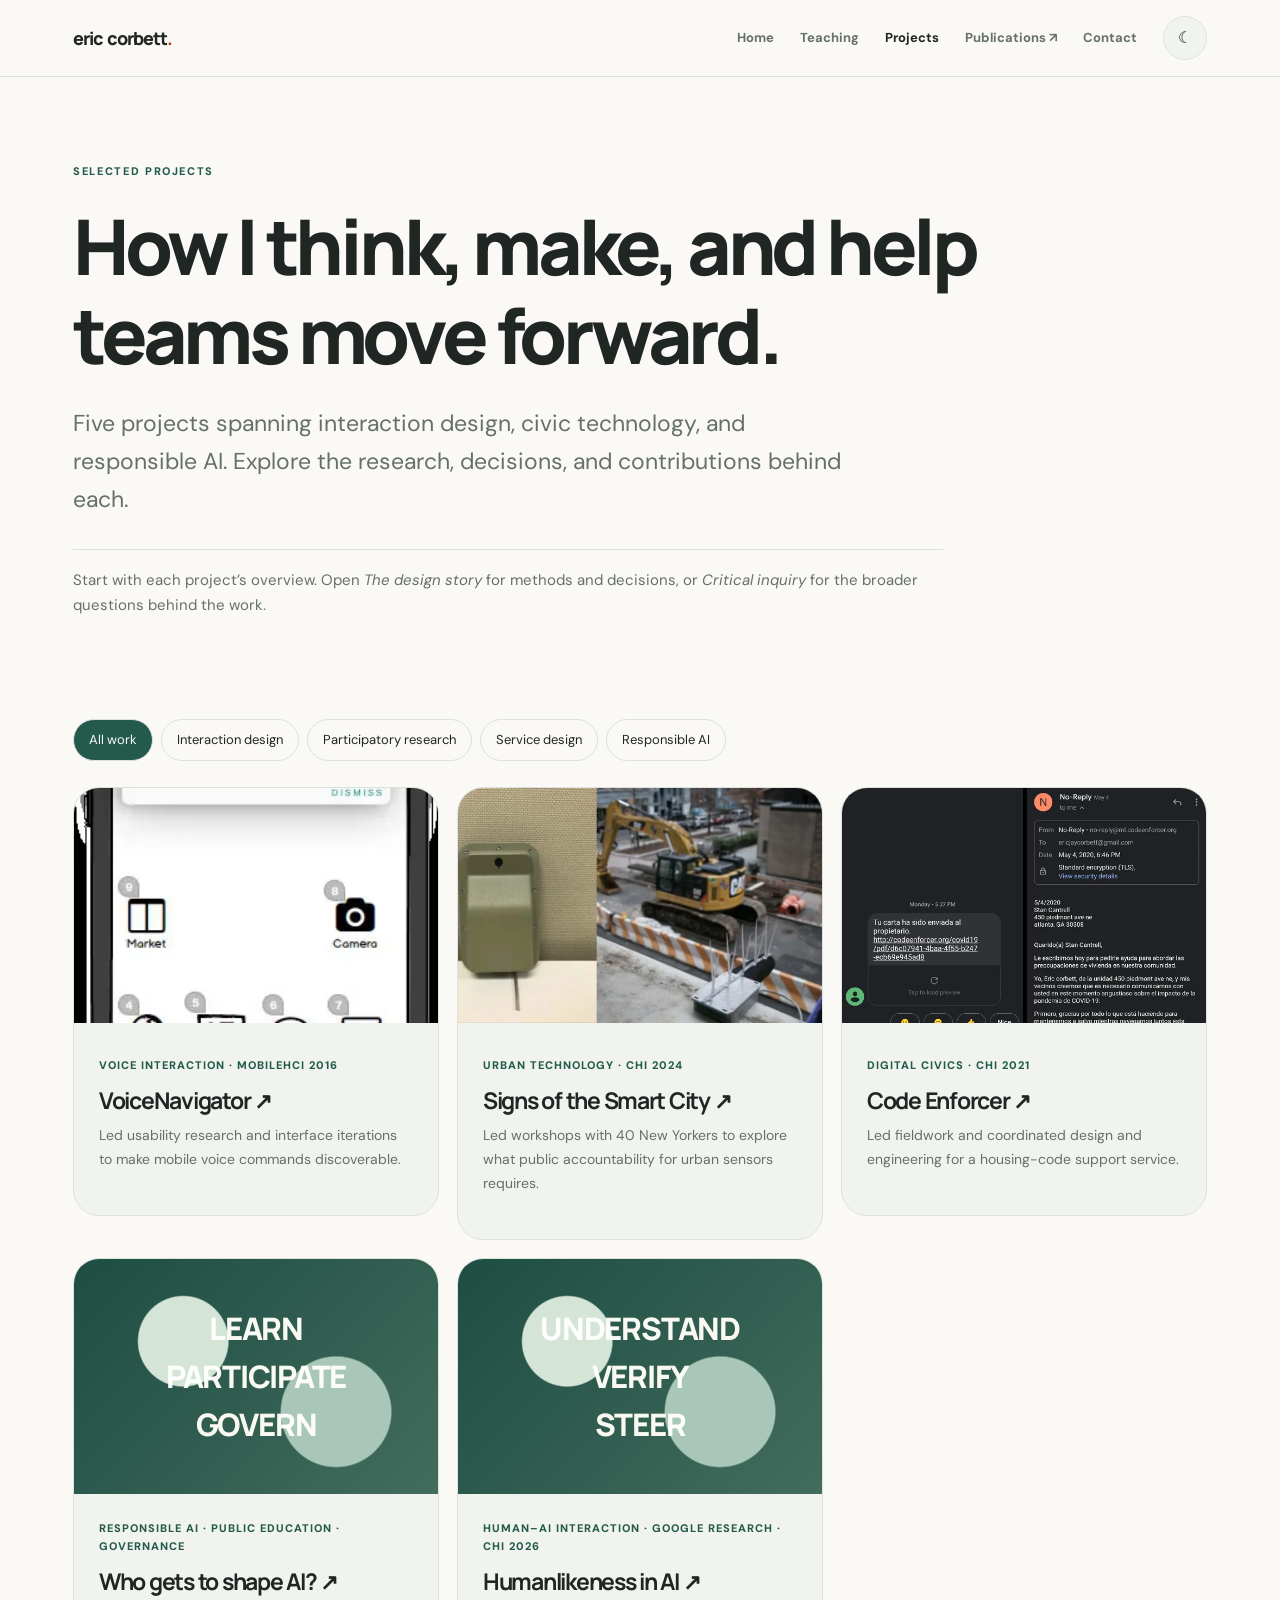
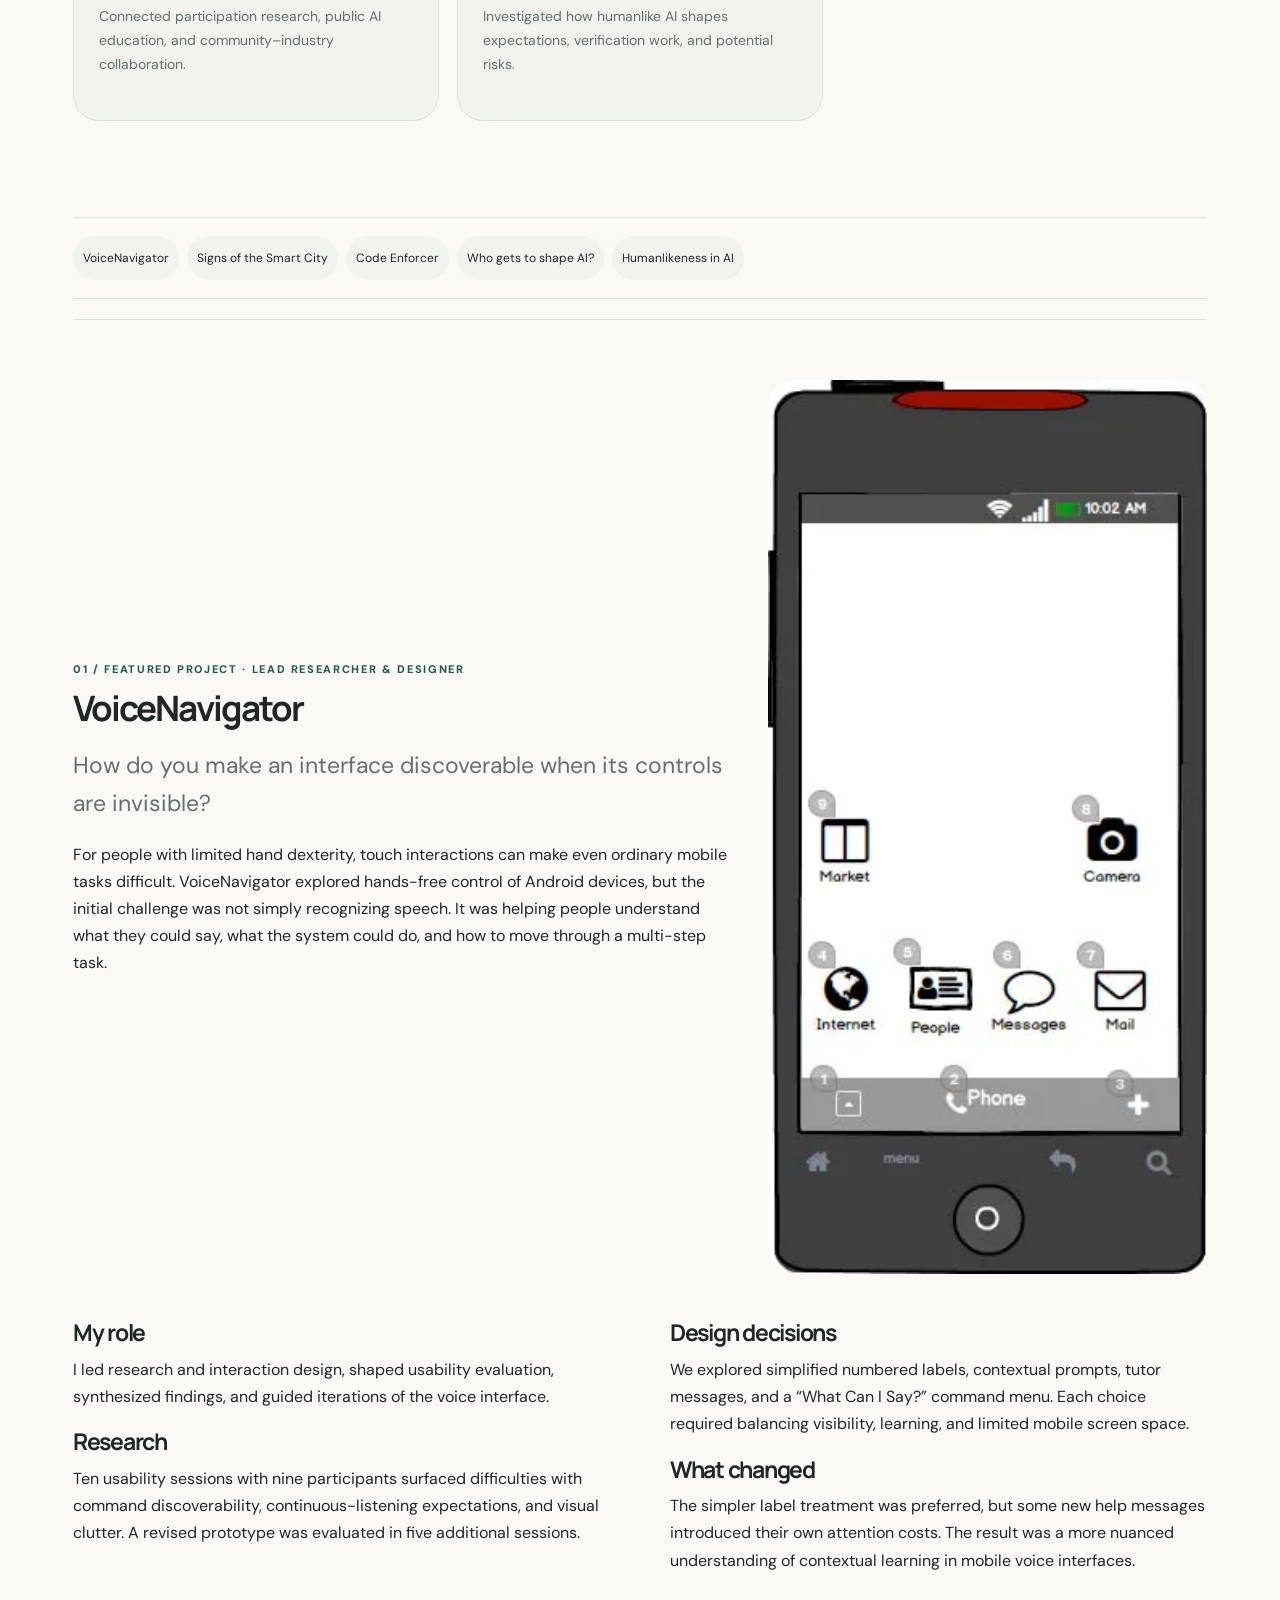
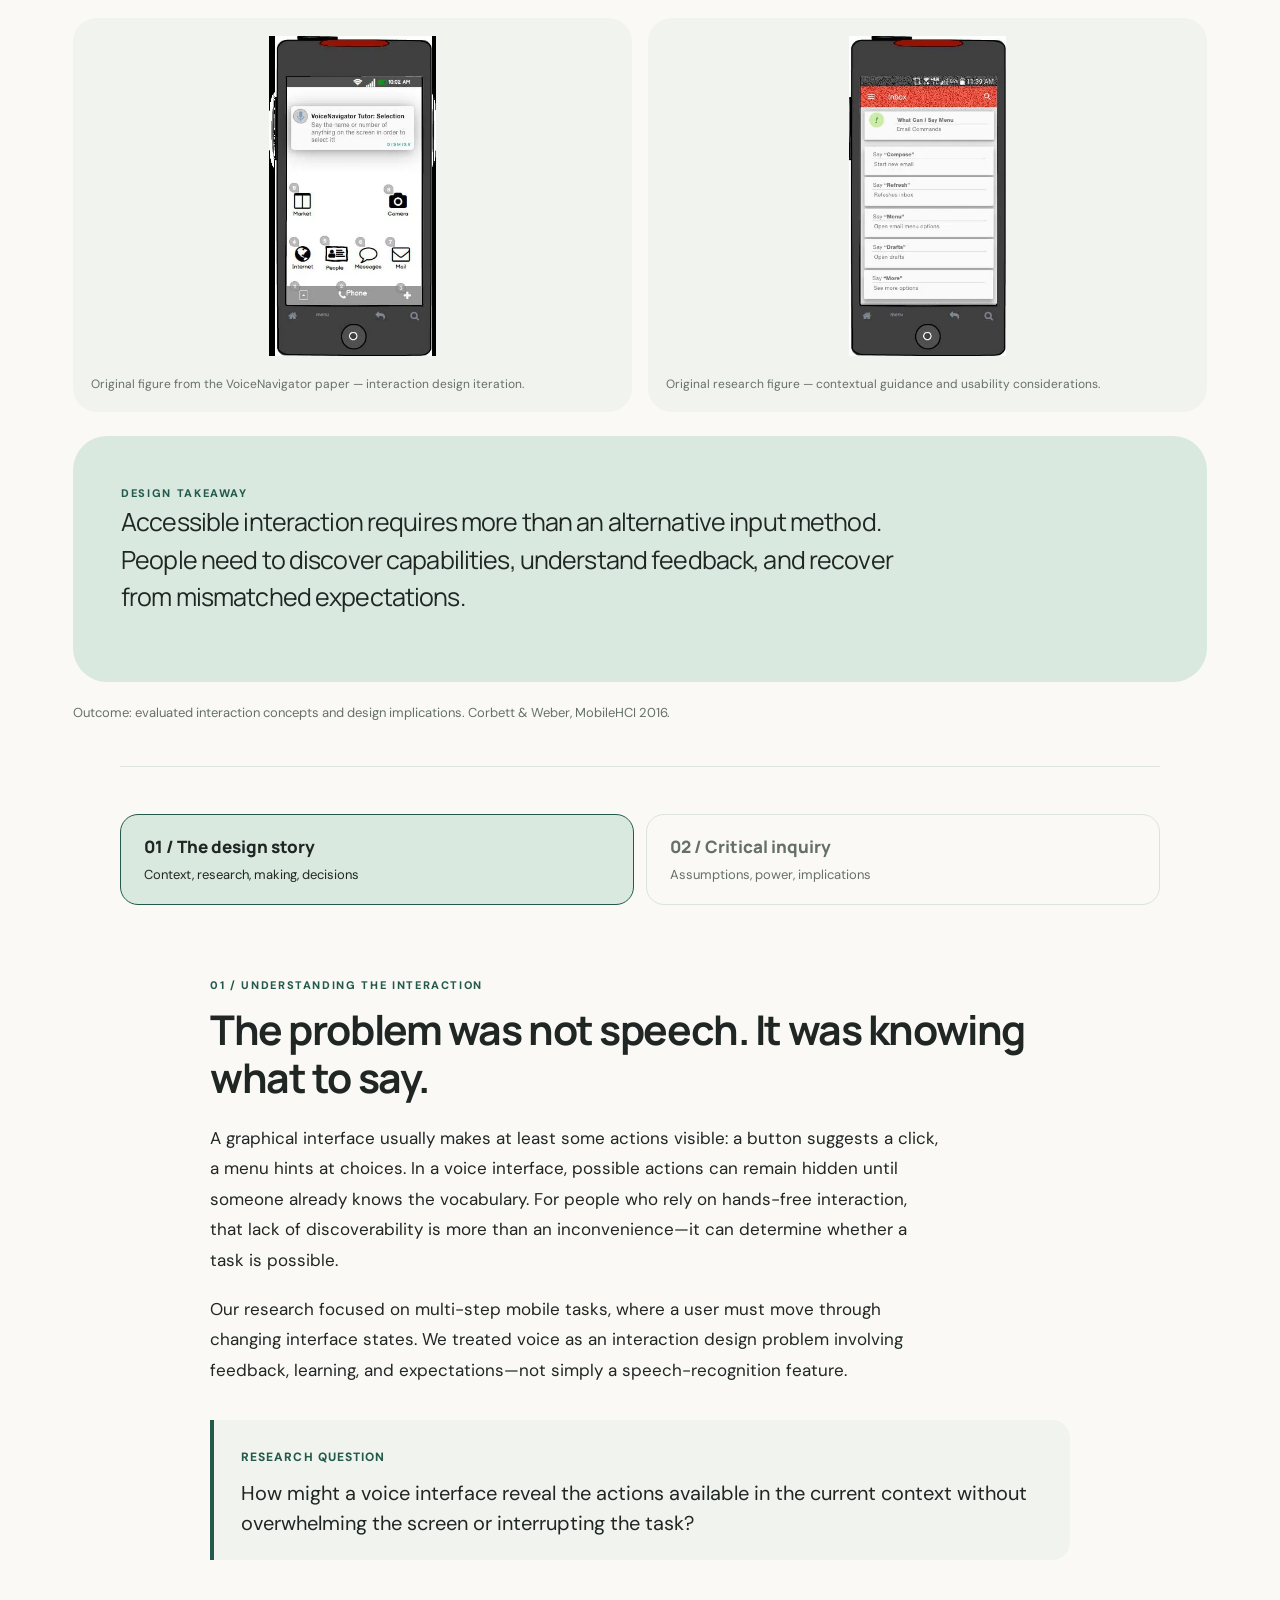
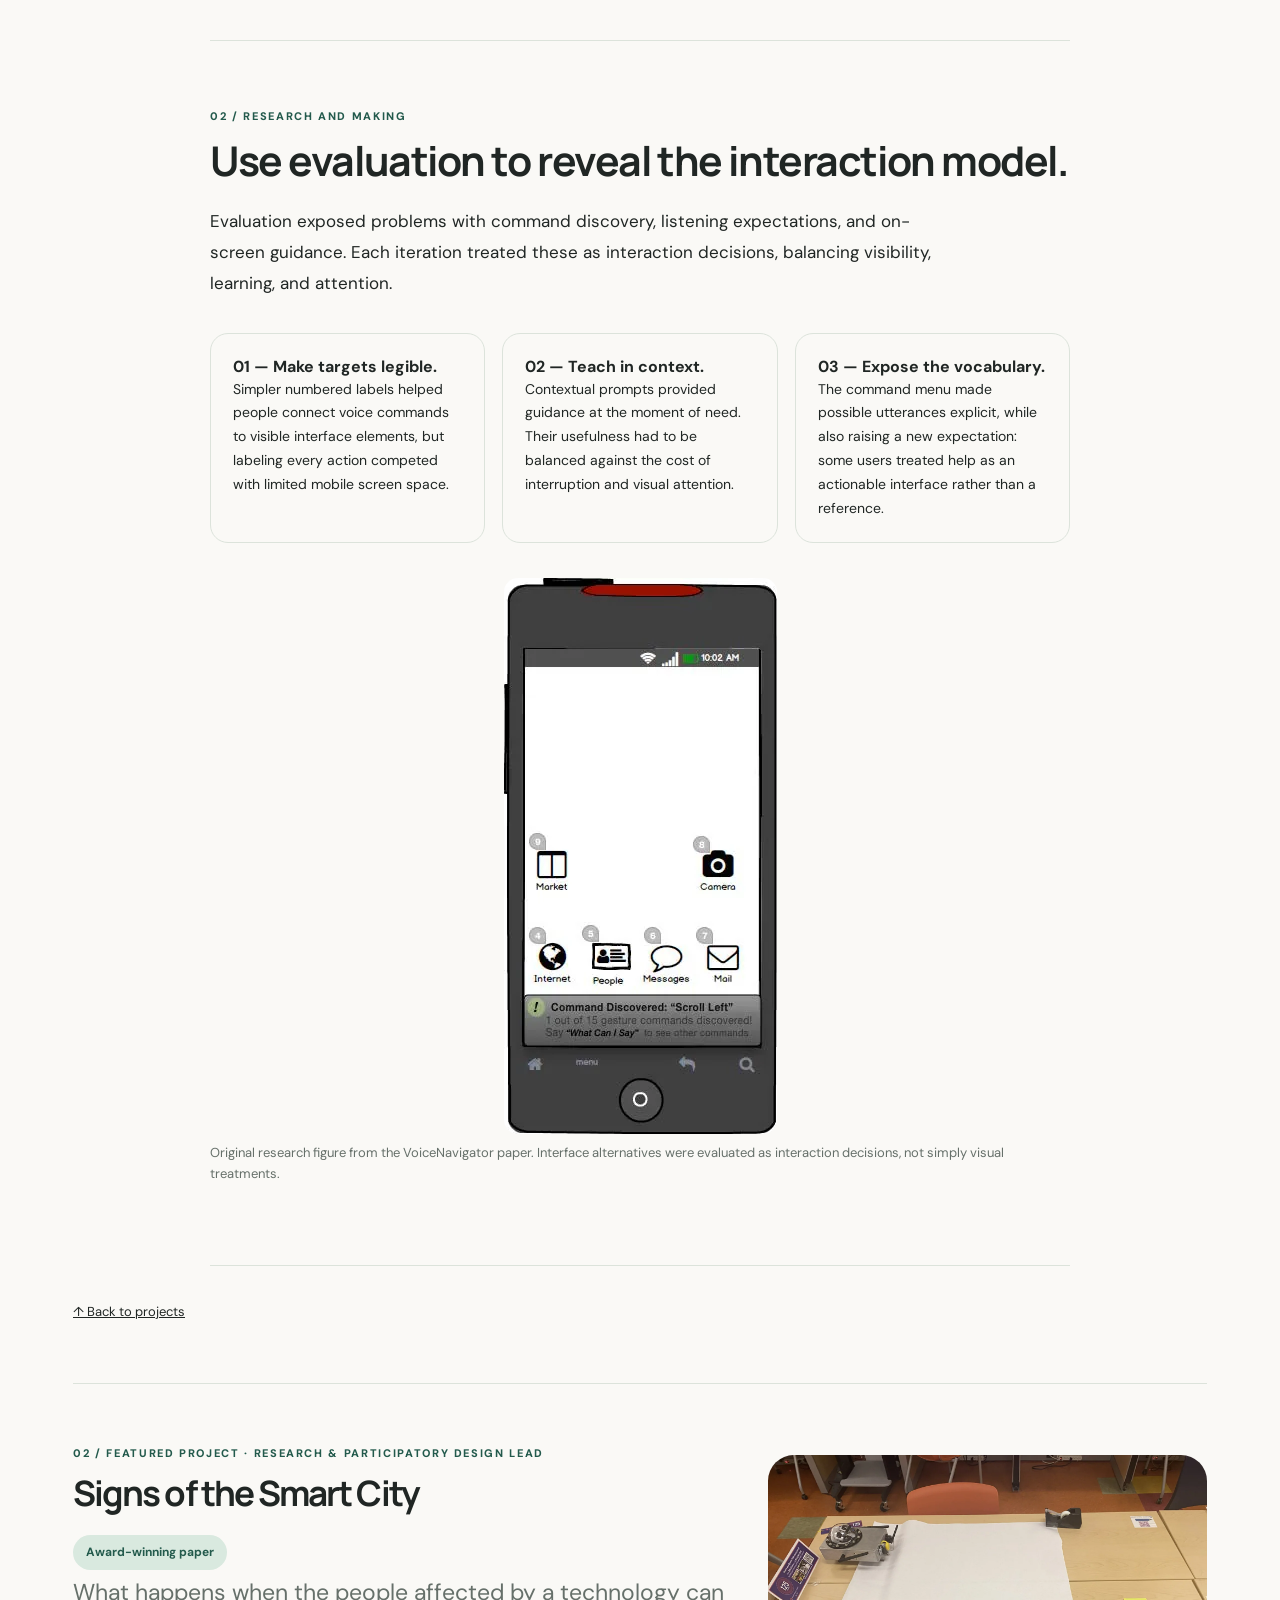
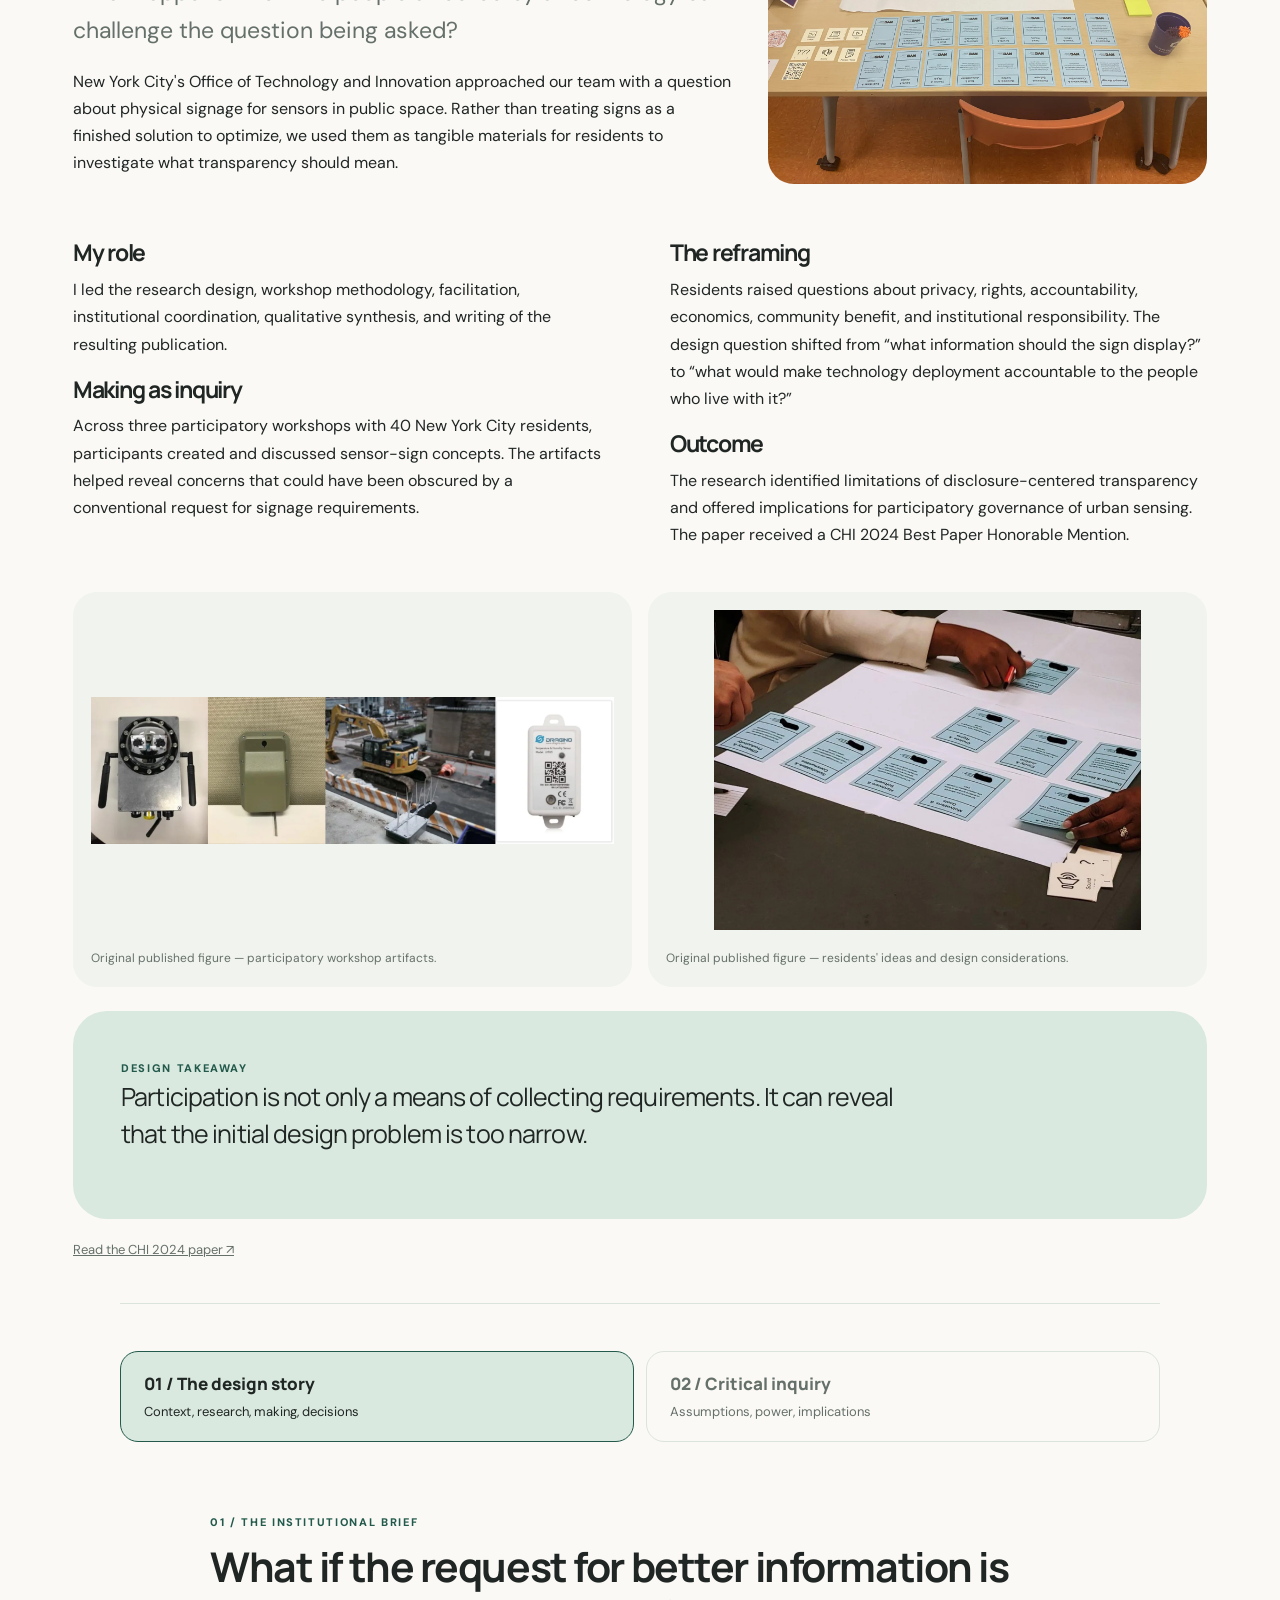
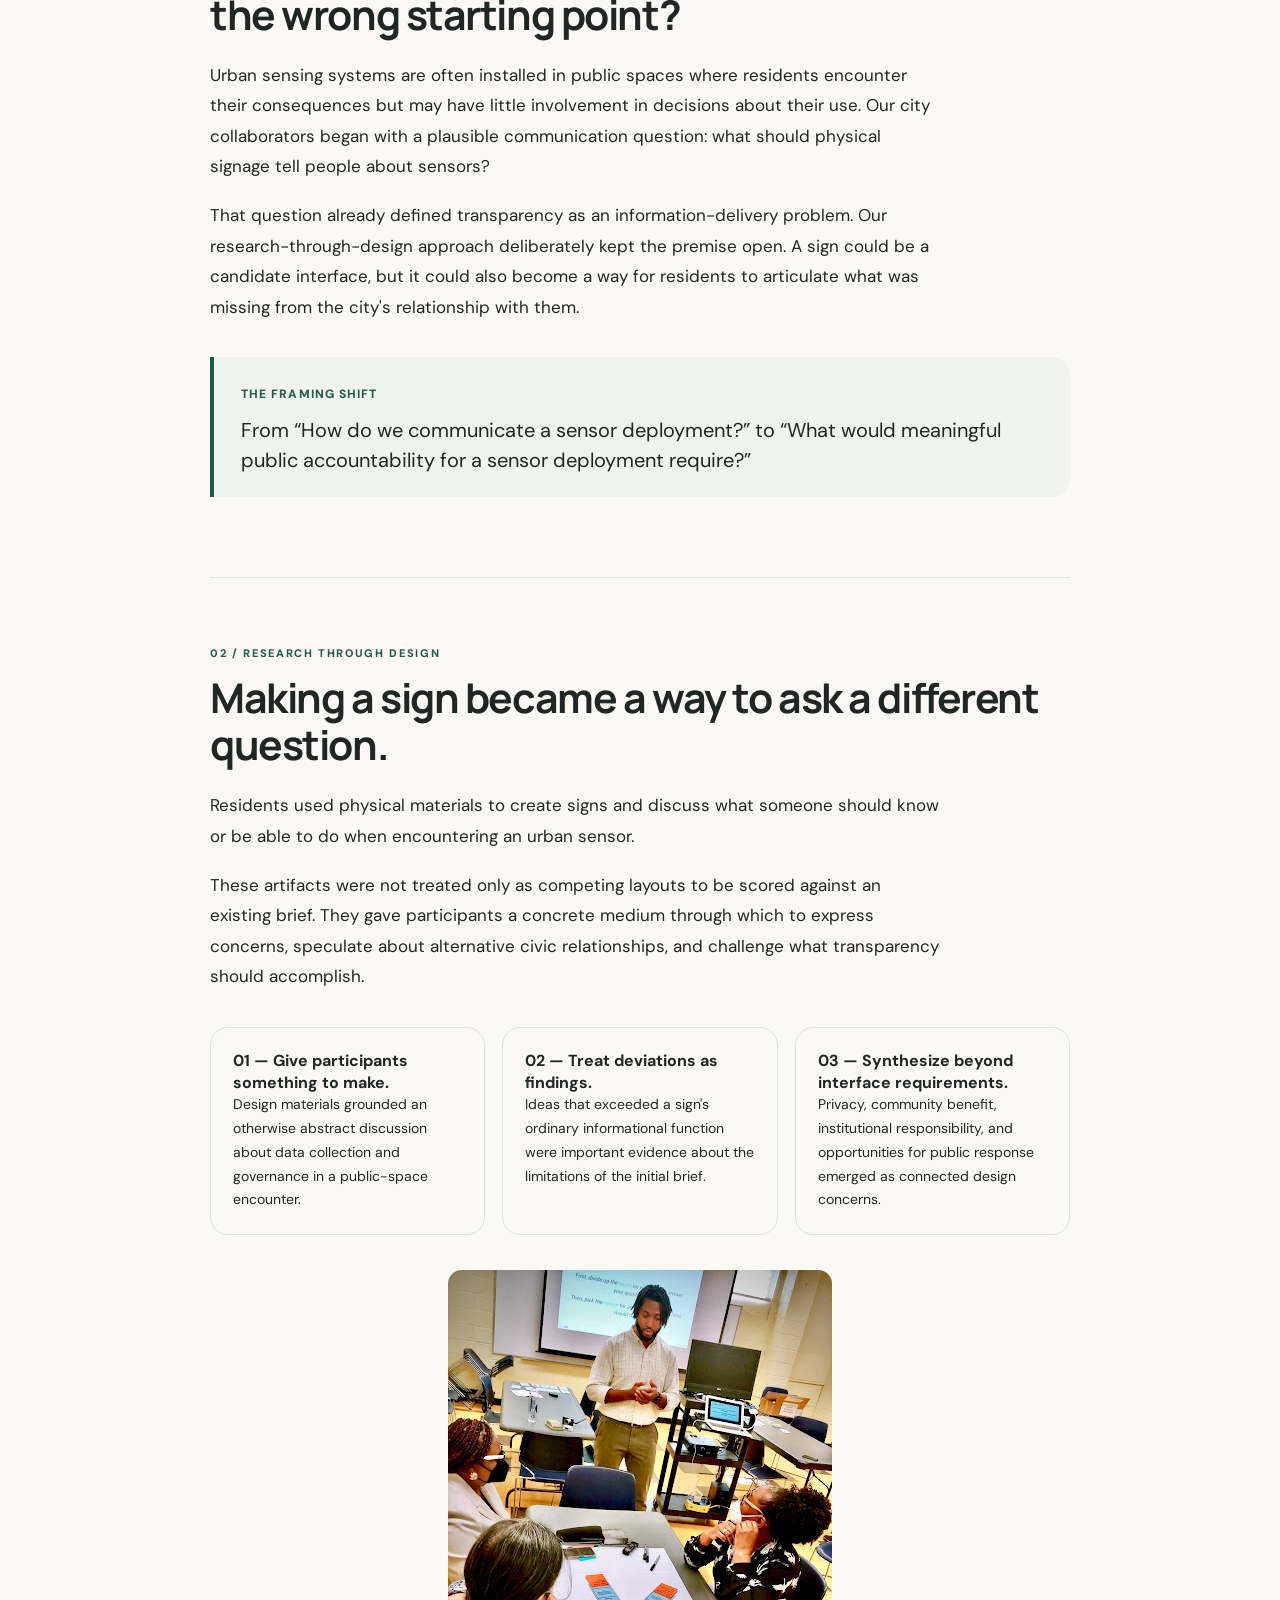
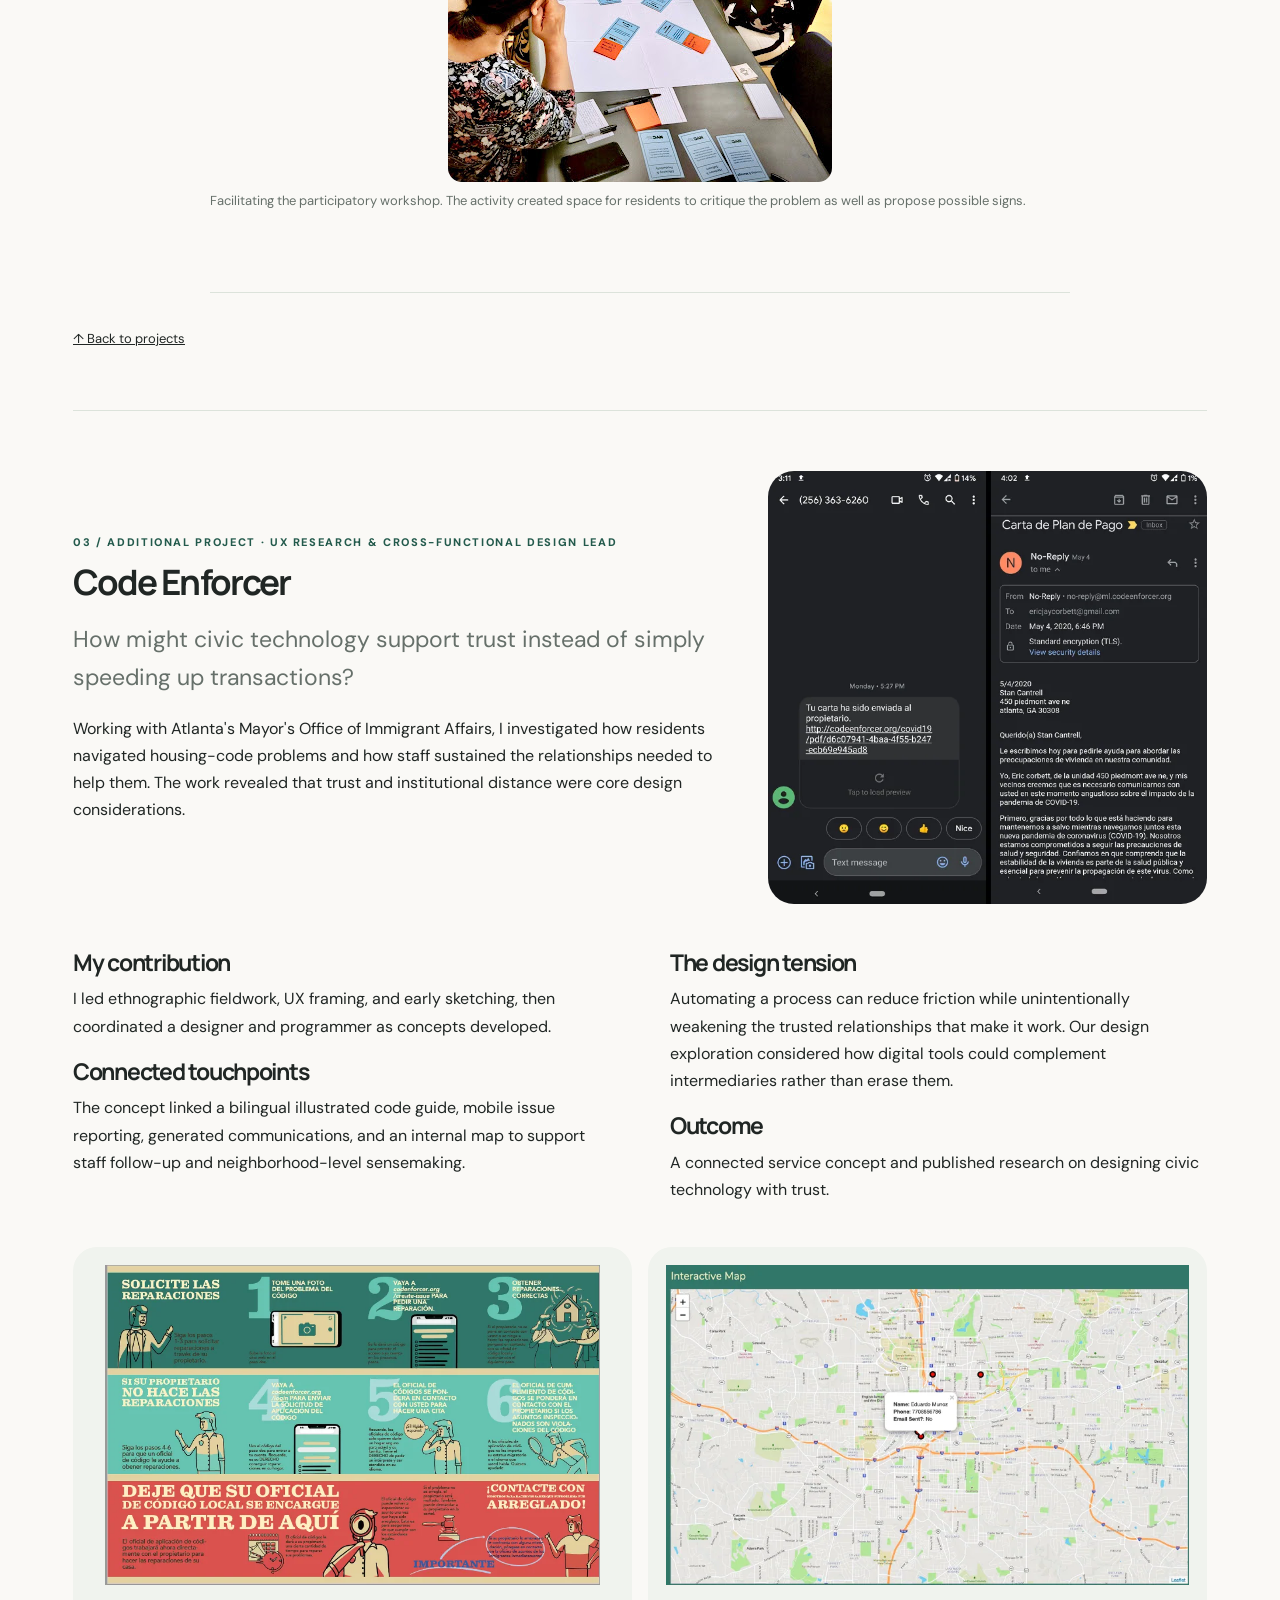
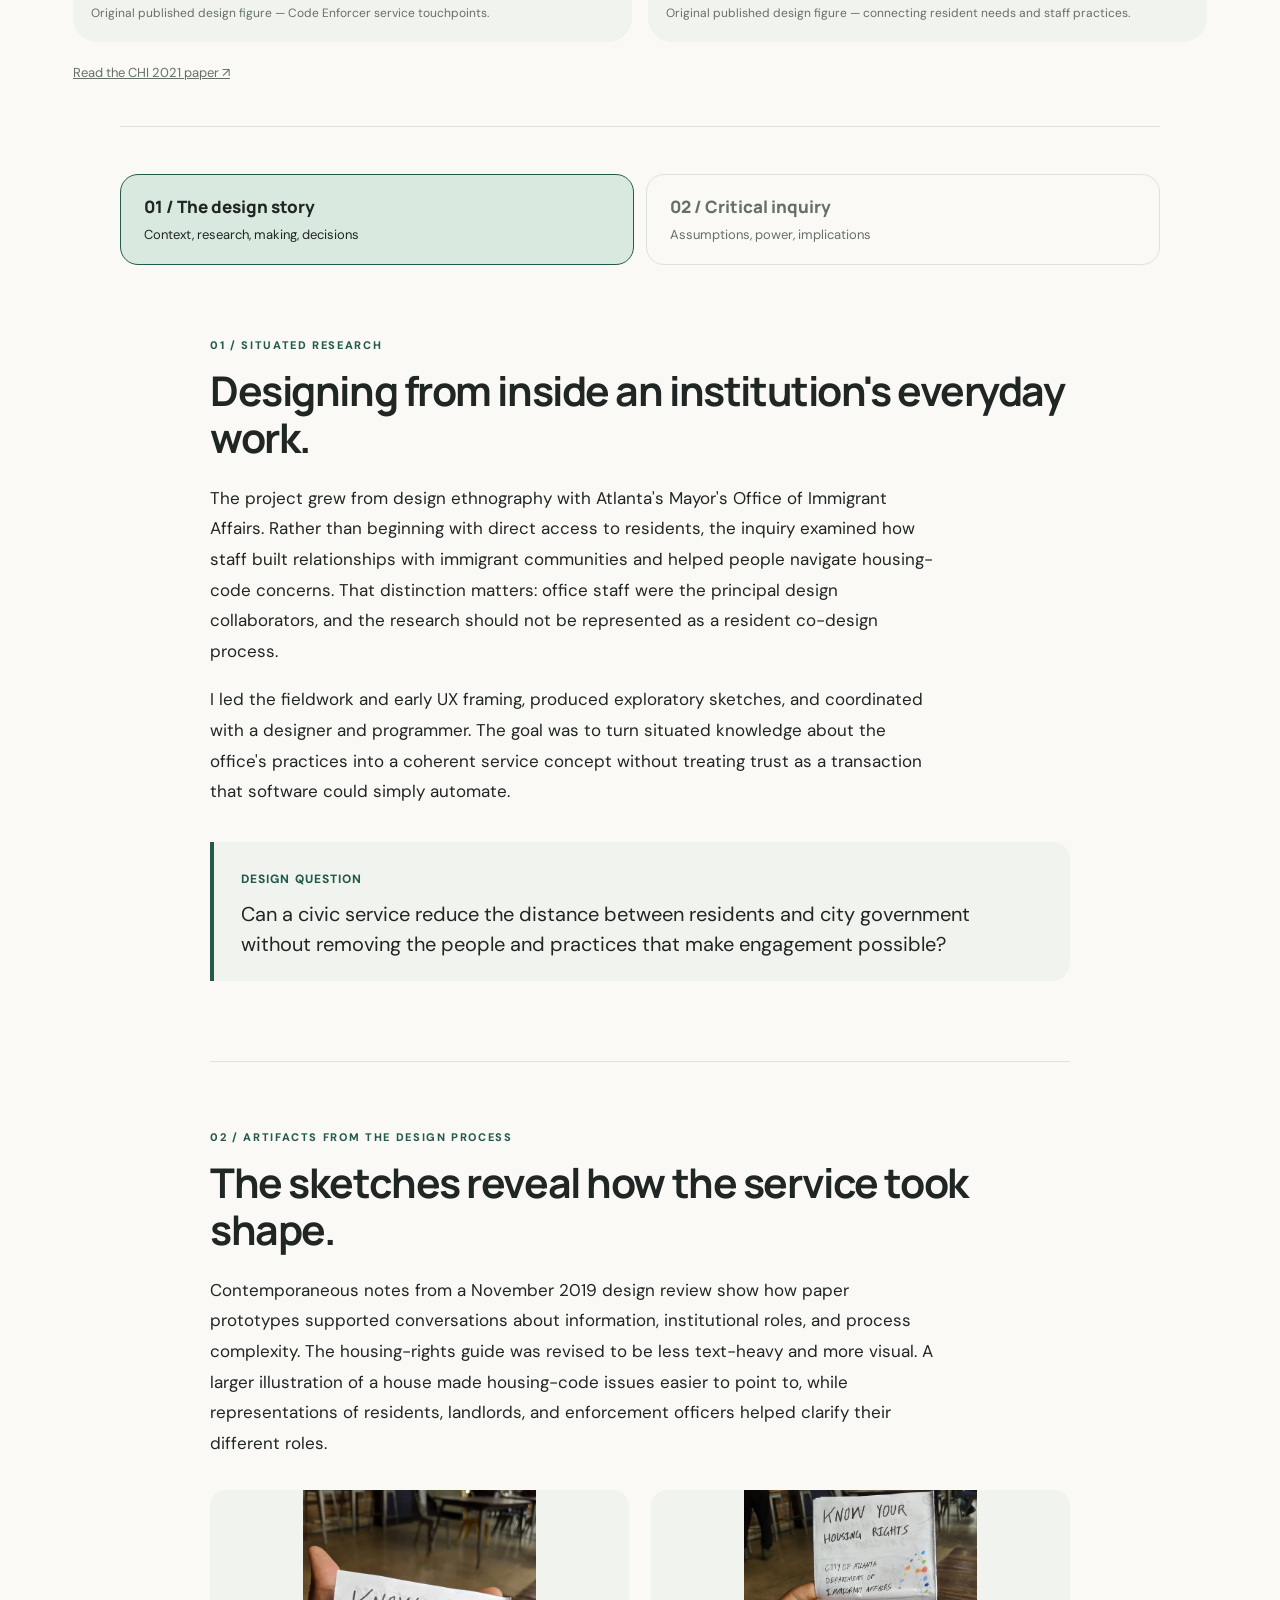
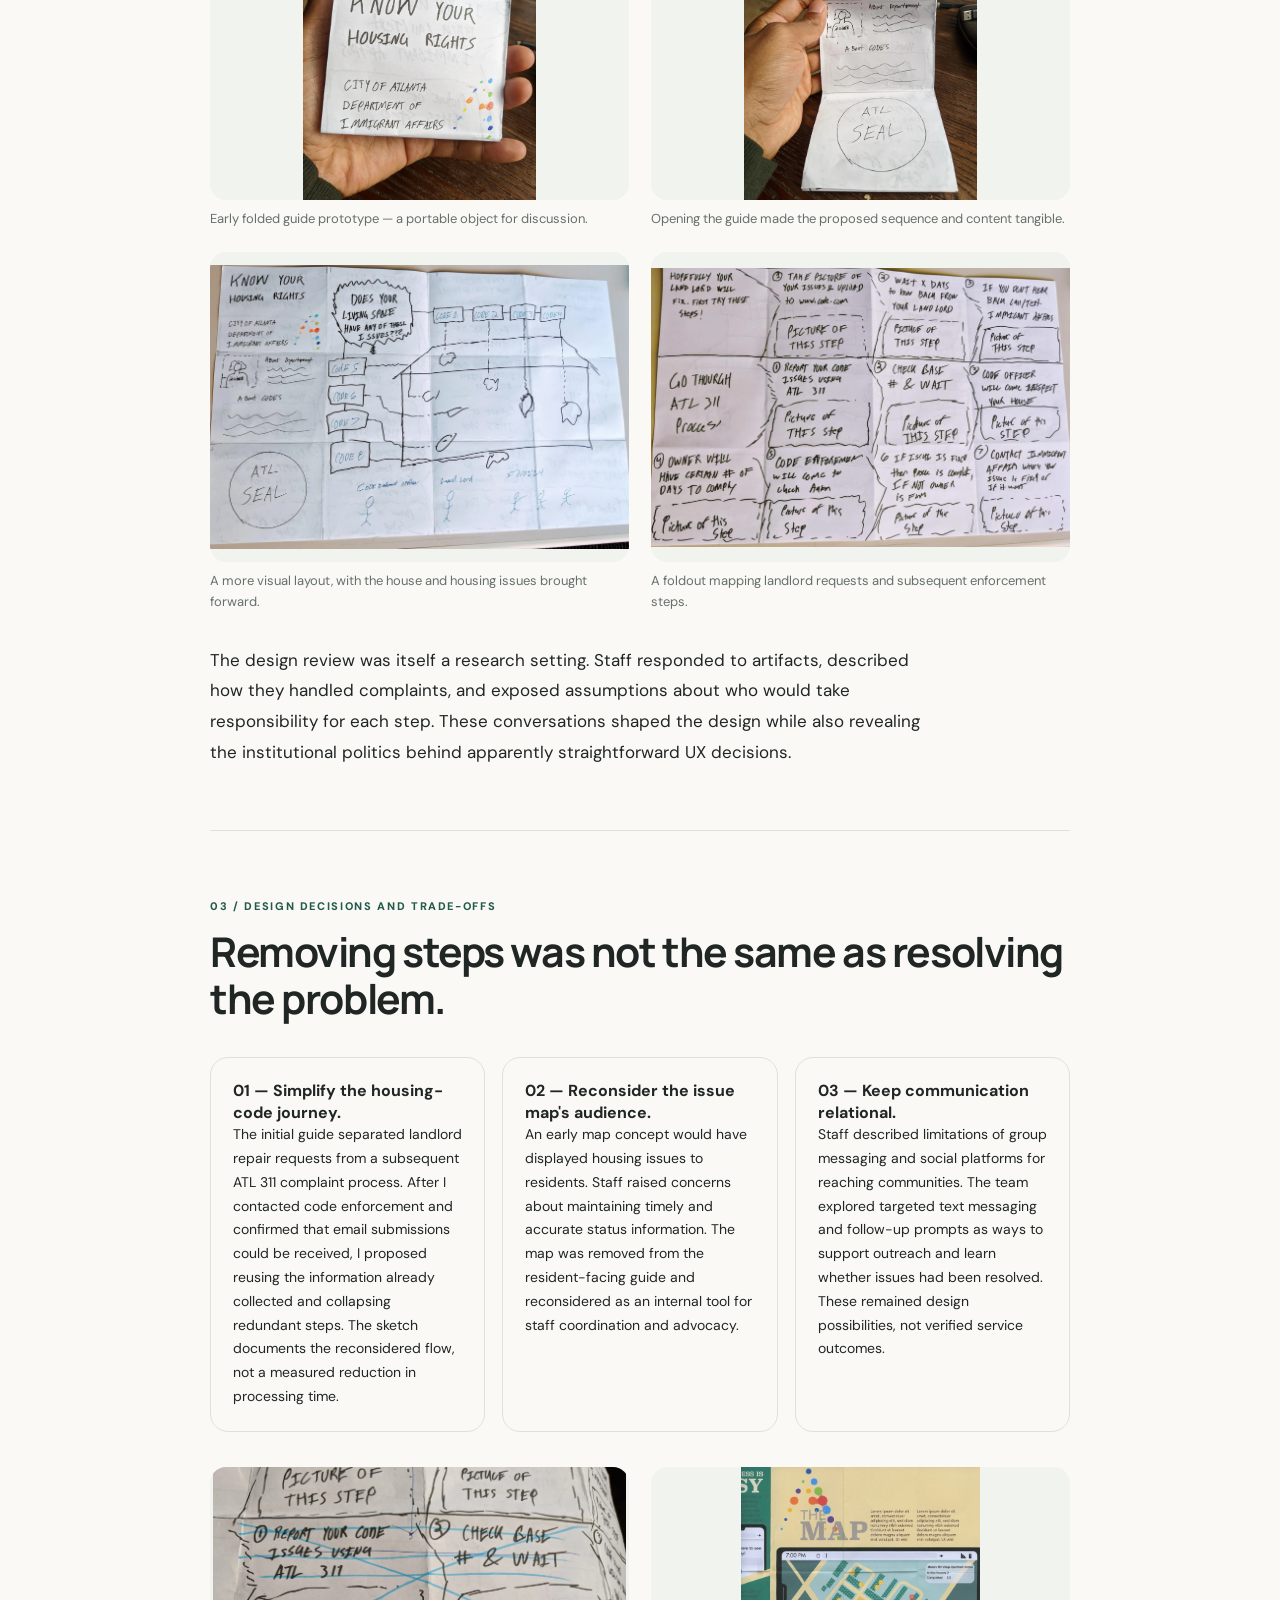
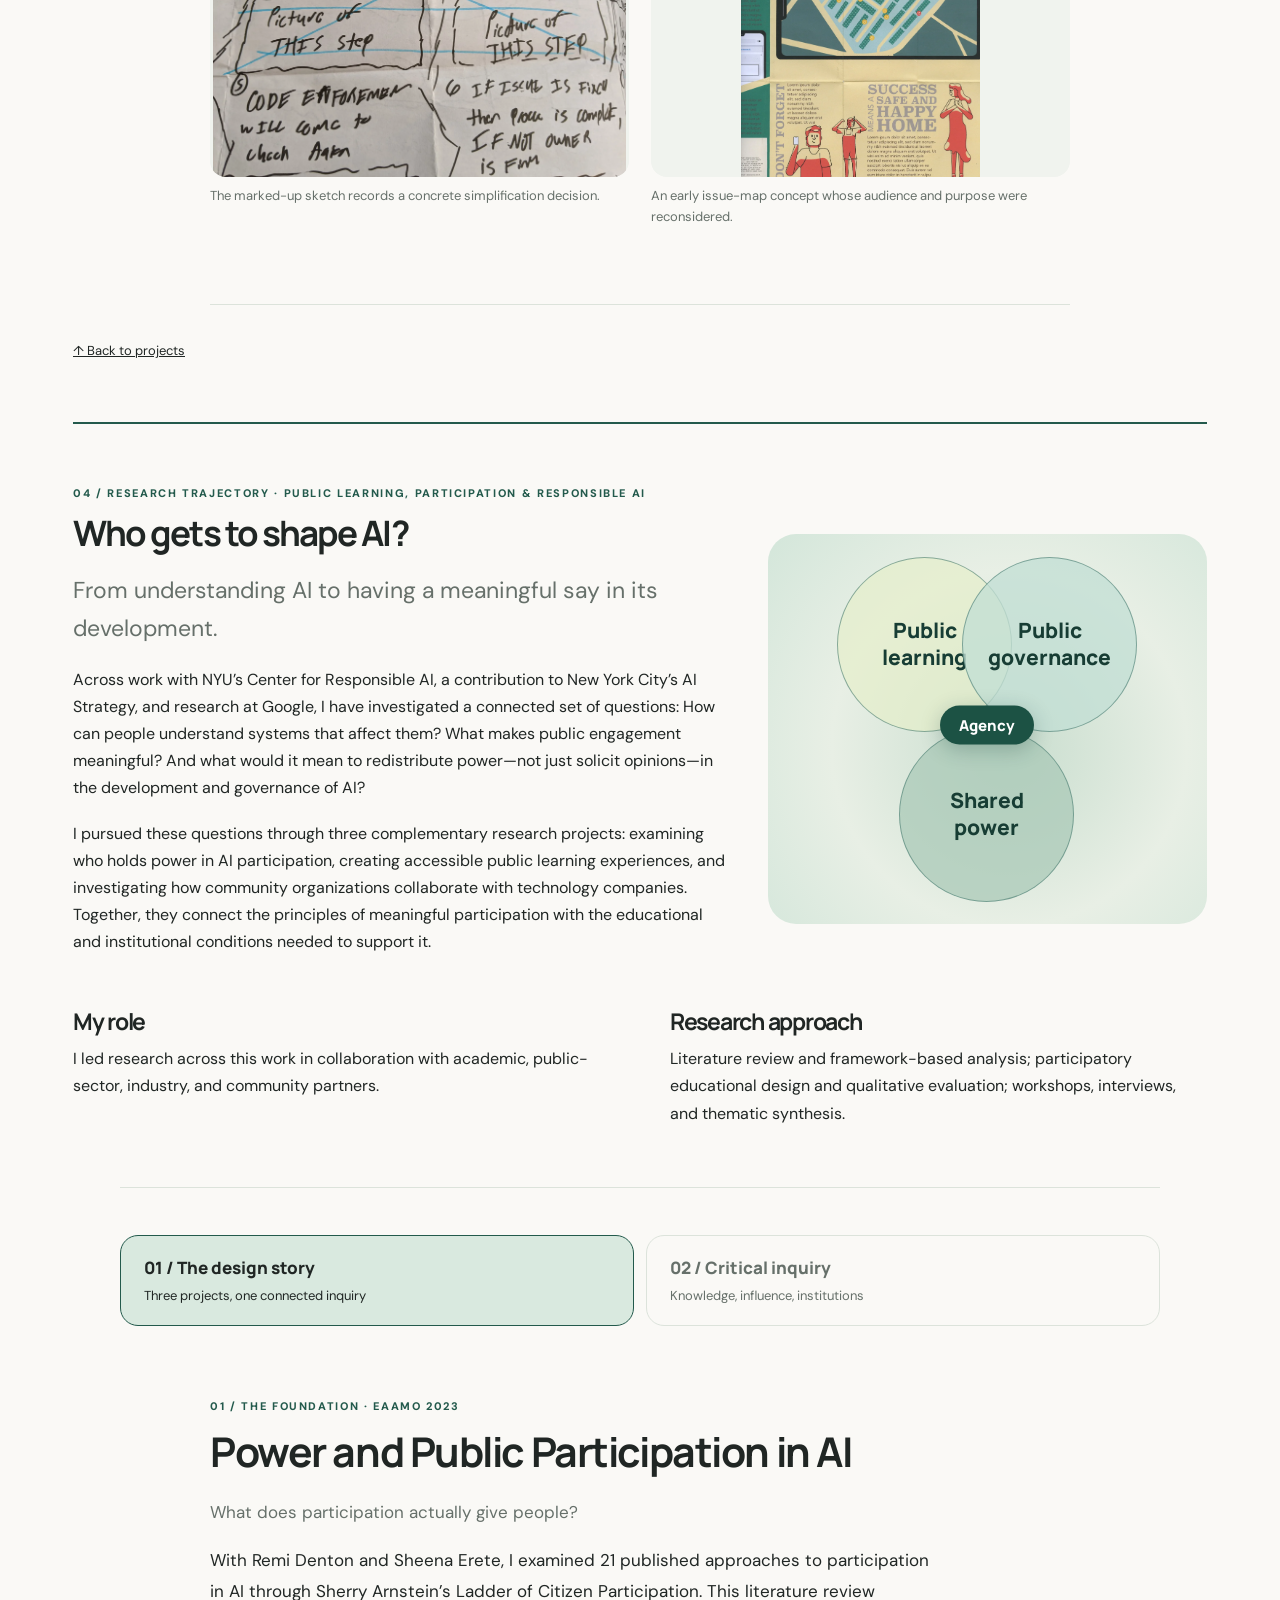
==== commit 6a107fc0: "Update Humanlikeness in AI title and subtitle" ====
--- a/Website/case-studies.html
+++ b/Website/case-studies.html
@@ -1,6 +1,6 @@
 <!DOCTYPE html>
 
-<html lang="en"><head><meta charset="utf-8"/><meta content="width=device-width, initial-scale=1" name="viewport"/><meta content="Eric Corbett — research-led interaction design, responsible AI, civic technology, and teaching." name="description"/><title>Projects — Eric Corbett</title><link href="style.css" rel="stylesheet"/><noscript><style>.layer-panel[hidden]{display:block!important}.layer-switch{display:none}</style></noscript></head><body><a class="skip" href="#content">Skip to content</a><header><nav aria-label="Main navigation" class="nav"><a class="brand" href="index.html">eric corbett<span style="color:var(--orange)">.</span></a><div class="navlinks"><a class="" href="index.html">Home</a><a class="" href="teaching.html">Teaching</a><a aria-current="page" class="active" href="case-studies.html">Projects</a><a href="https://scholar.google.com/citations?hl=en&amp;tzom=300&amp;user=MYGUc30AAAAJ&amp;authuser=1" rel="noopener" target="_blank">Publications ↗</a><a href="contact.html">Contact</a></div><button aria-label="Use dark color theme" aria-pressed="false" class="round" id="theme" type="button">☾</button></nav></header><main id="content" tabindex="-1"><section class="pagehero"><div class="eyebrow">Selected projects</div><h1>How I think, make, and help teams move forward.</h1><p class="lead">Five projects spanning interaction design, civic technology, and responsible AI. Explore the research, decisions, and contributions behind each.</p><div class="layer-explainer">Start with each project’s overview. Open <em>The design story</em> for methods and decisions, or <em>Critical inquiry</em> for the broader questions behind the work.</div></section><section id="projects"><h2 class="sr-only">Explore projects</h2><div aria-label="Filter projects" class="filterbar" role="group"><button aria-pressed="true" class="filter" data-filter="all">All work</button><button aria-pressed="false" class="filter" data-filter="interaction">Interaction design</button><button aria-pressed="false" class="filter" data-filter="participatory">Participatory research</button><button aria-pressed="false" class="filter" data-filter="service">Service design</button><button aria-pressed="false" class="filter" data-filter="governance">Responsible AI</button></div><p aria-atomic="true" aria-live="polite" class="sr-only" id="filter-status" role="status">Showing all 5 projects</p><div class="grid"><div data-tags="interaction"><article class="card"><a href="#voice"><img alt="" decoding="async" loading="lazy" src="assets/voice-p6-1.webp"/><div class="cardbody"><div class="meta">Voice interaction · MobileHCI 2016</div><h3>VoiceNavigator <span class="arrow">↗</span></h3><p>Led usability research and interface iterations to make mobile voice commands discoverable.</p></div></a></article></div><div data-tags="participatory"><article class="card"><a href="#signs"><img alt="" decoding="async" loading="lazy" src="assets/signs-p5-1.webp"/><div class="cardbody"><div class="meta">Urban technology · CHI 2024</div><h3>Signs of the Smart City <span class="arrow">↗</span></h3><p>Led workshops with 40 New Yorkers to explore what public accountability for urban sensors requires.</p></div></a></article></div><div data-tags="service"><article class="card"><a href="#code"><img alt="" decoding="async" loading="lazy" src="assets/code-p11-1.webp"/><div class="cardbody"><div class="meta">Digital civics · CHI 2021</div><h3>Code Enforcer <span class="arrow">↗</span></h3><p>Led fieldwork and coordinated design and engineering for a housing-code support service.</p></div></a></article></div><div data-tags="participatory governance"><article class="card"><a href="#ai-public"><div aria-hidden="true" class="ai-card-art"><span>LEARN</span><span>PARTICIPATE</span><span>GOVERN</span></div><div class="cardbody"><div class="meta">Responsible AI · Public education · Governance</div><h3>Who gets to shape AI? <span class="arrow">↗</span></h3><p>Connected participation research, public AI education, and community–industry collaboration.</p></div></a></article></div><div data-tags="interaction governance"><article class="card"><a href="#humanlikeness"><div aria-hidden="true" class="ai-card-art"><span>UNDERSTAND</span><span>VERIFY</span><span>STEER</span></div><div class="cardbody"><div class="meta">Human–AI interaction · Google Research · CHI 2026</div><h3>Understanding Humanlike AI <span class="arrow">↗</span></h3><p>Investigated how humanlike AI shapes expectations, verification work, and potential risks.</p></div></a></article></div></div></section><nav aria-label="Jump to a project" class="project-jump"><a href="#voice">VoiceNavigator</a><a href="#signs">Signs of the Smart City</a><a href="#code">Code Enforcer</a><a href="#ai-public">Who gets to shape AI?</a><a href="#humanlikeness">Understanding Humanlike AI</a></nav><section class="case longform-case" id="voice"><div class="projecthero"><div><div class="eyebrow">01 / Featured project · Lead researcher &amp; designer</div><h2>VoiceNavigator</h2><p class="lead">How do you make an interface discoverable when its controls are invisible?</p><p>For people with limited hand dexterity, touch interactions can make even ordinary mobile tasks difficult. VoiceNavigator explored hands-free control of Android devices, but the initial challenge was not simply recognizing speech. It was helping people understand what they could say, what the system could do, and how to move through a multi-step task.</p></div><img alt="Original VoiceNavigator figure from the MobileHCI research paper" decoding="async" src="assets/voice-p3-1.webp"/></div><div class="split" style="margin-top:45px"><div><h3>My role</h3><p>I led research and interaction design, shaped usability evaluation, synthesized findings, and guided iterations of the voice interface.</p><h3>Research</h3><p>Ten usability sessions with nine participants surfaced difficulties with command discoverability, continuous-listening expectations, and visual clutter. A revised prototype was evaluated in five additional sessions.</p></div><div><h3>Design decisions</h3><p>We explored simplified numbered labels, contextual prompts, tutor messages, and a “What Can I Say?” command menu. Each choice required balancing visibility, learning, and limited mobile screen space.</p><h3>What changed</h3><p>The simpler label treatment was preferred, but some new help messages introduced their own attention costs. The result was a more nuanced understanding of contextual learning in mobile voice interfaces.</p></div></div><div class="gallery"><figure><img alt="VoiceNavigator research figure showing interface iteration" decoding="async" src="assets/voice-p6-1.webp"/><figcaption>Original figure from the VoiceNavigator paper — interaction design iteration.</figcaption></figure><figure><img alt="VoiceNavigator research figure showing evaluation or contextual help" decoding="async" src="assets/voice-p7-1.webp"/><figcaption>Original research figure — contextual guidance and usability considerations.</figcaption></figure></div><div class="statement" style="margin-top:24px"><div class="eyebrow">Design takeaway</div><p>Accessible interaction requires more than an alternative input method. People need to discover capabilities, understand feedback, and recover from mismatched expectations.</p></div><p class="note" style="margin-top:20px">Outcome: evaluated interaction concepts and design implications. Corbett &amp; Weber, MobileHCI 2016.</p><div class="longform-content"><div aria-label="Choose how to read voice project" class="layer-switch" role="tablist"><button aria-controls="voice-design" aria-selected="true" class="layer-button" data-layer-target="voice-design" id="voice-design-tab" role="tab" tabindex="0" type="button">01 / The design story <small>Context, research, making, decisions</small></button><button aria-controls="voice-critical" aria-selected="false" class="layer-button" data-layer-target="voice-critical" id="voice-critical-tab" role="tab" tabindex="-1" type="button">02 / Critical inquiry <small>Assumptions, power, implications</small></button></div><div aria-labelledby="voice-design-tab" class="layer-panel" data-layer-group="voice" id="voice-design" role="tabpanel" tabindex="0"><div class="editorial-section" id="voice-question"><div class="eyebrow">01 / Understanding the interaction</div><h3>The problem was not speech. It was knowing what to say.</h3><p>A graphical interface usually makes at least some actions visible: a button suggests a click, a menu hints at choices. In a voice interface, possible actions can remain hidden until someone already knows the vocabulary. For people who rely on hands-free interaction, that lack of discoverability is more than an inconvenience—it can determine whether a task is possible.</p><p>Our research focused on multi-step mobile tasks, where a user must move through changing interface states. We treated voice as an interaction design problem involving feedback, learning, and expectations—not simply a speech-recognition feature.</p><aside class="critical-aside"><span>Research question</span><p>How might a voice interface reveal the actions available in the current context without overwhelming the screen or interrupting the task?</p></aside></div><div class="editorial-section" id="voice-method"><div class="eyebrow">02 / Research and making</div><h3>Use evaluation to reveal the interaction model.</h3><p>Evaluation exposed problems with command discovery, listening expectations, and on-screen guidance. Each iteration treated these as interaction decisions, balancing visibility, learning, and attention.</p><div class="decision-list"><div><strong>01 — Make targets legible.</strong><p>Simpler numbered labels helped people connect voice commands to visible interface elements, but labeling every action competed with limited mobile screen space.</p></div><div><strong>02 — Teach in context.</strong><p>Contextual prompts provided guidance at the moment of need. Their usefulness had to be balanced against the cost of interruption and visual attention.</p></div><div><strong>03 — Expose the vocabulary.</strong><p>The command menu made possible utterances explicit, while also raising a new expectation: some users treated help as an actionable interface rather than a reference.</p></div></div><figure class="editorial-figure"><img alt="Original published VoiceNavigator interface research figure" decoding="async" loading="lazy" src="assets/voice-p6-2.webp"/><figcaption>Original research figure from the VoiceNavigator paper. Interface alternatives were evaluated as interaction decisions, not simply visual treatments.</figcaption></figure></div></div><div aria-labelledby="voice-critical-tab" class="layer-panel" data-layer-group="voice" hidden="" id="voice-critical" role="tabpanel" tabindex="0"><div class="editorial-section" id="voice-critical-section"><div class="eyebrow">03 / Critical perspective</div><h3>Accessibility is also a question of what the system makes knowable.</h3><p>The familiar design principle of making actions visible becomes difficult when an interface is operated by speech. Voice commands can be invisible, and a user may not know whether a failed attempt reflects recognition, unavailable functionality, or an incorrect mental model. The interface therefore has a responsibility to communicate its boundaries and offer recoverable paths forward.</p><p>This is one reason the project remains relevant to my later work on AI-mediated interaction. Systems that accept open-ended language can feel flexible while concealing their actual capabilities. Good interaction design needs to help people form calibrated expectations, rather than merely invite them to try.</p></div><div class="editorial-section" id="voice-reflection"><div class="eyebrow">04 / What the project taught me</div><h3>Designing for agency means designing for discovery and recovery.</h3><p>The work produced evaluated concepts and a clearer account of the trade-offs between discoverability, learning, and interface complexity. Its enduring lesson for me is that an alternative input method is only accessible when people can understand how to use it and how the system responds.</p></div></div></div><p class="back-projects"><a href="#projects">↑ Back to projects</a></p></section><section class="case longform-case" id="signs"><div class="projecthero"><div><div class="eyebrow">02 / Featured project · Research &amp; participatory design lead</div><h2>Signs of the Smart City</h2><p class="pill">Award-winning paper</p><p class="lead">What happens when the people affected by a technology can challenge the question being asked?</p><p>New York City's Office of Technology and Innovation approached our team with a question about physical signage for sensors in public space. Rather than treating signs as a finished solution to optimize, we used them as tangible materials for residents to investigate what transparency should mean.</p></div><img alt="Original Signs of the Smart City research figure from CHI 2024" decoding="async" src="assets/signs-p4-1.webp"/></div><div class="split" style="margin-top:45px"><div><h3>My role</h3><p>I led the research design, workshop methodology, facilitation, institutional coordination, qualitative synthesis, and writing of the resulting publication.</p><h3>Making as inquiry</h3><p>Across three participatory workshops with 40 New York City residents, participants created and discussed sensor-sign concepts. The artifacts helped reveal concerns that could have been obscured by a conventional request for signage requirements.</p></div><div><h3>The reframing</h3><p>Residents raised questions about privacy, rights, accountability, economics, community benefit, and institutional responsibility. The design question shifted from “what information should the sign display?” to “what would make technology deployment accountable to the people who live with it?”</p><h3>Outcome</h3><p>The research identified limitations of disclosure-centered transparency and offered implications for participatory governance of urban sensing. The paper received a CHI 2024 Best Paper Honorable Mention.</p></div></div><div class="gallery"><figure><img alt="Original workshop signage artifacts from Signs of the Smart City" decoding="async" src="assets/signs-p5-1.webp"/><figcaption>Original published figure — participatory workshop artifacts.</figcaption></figure><figure><img alt="Original Signs of the Smart City figure illustrating workshop outputs" decoding="async" src="assets/signs-p6-1.webp"/><figcaption>Original published figure — residents' ideas and design considerations.</figcaption></figure></div><div class="statement" style="margin-top:24px"><div class="eyebrow">Design takeaway</div><p>Participation is not only a means of collecting requirements. It can reveal that the initial design problem is too narrow.</p></div><p class="note" style="margin-top:20px"><a href="https://doi.org/10.1145/3613904.3641931" rel="noopener" target="_blank">Read the CHI 2024 paper ↗</a></p><div class="longform-content"><div aria-label="Choose how to read signs project" class="layer-switch" role="tablist"><button aria-controls="signs-design" aria-selected="true" class="layer-button" data-layer-target="signs-design" id="signs-design-tab" role="tab" tabindex="0" type="button">01 / The design story <small>Context, research, making, decisions</small></button><button aria-controls="signs-critical" aria-selected="false" class="layer-button" data-layer-target="signs-critical" id="signs-critical-tab" role="tab" tabindex="-1" type="button">02 / Critical inquiry <small>Assumptions, power, implications</small></button></div><div aria-labelledby="signs-design-tab" class="layer-panel" data-layer-group="signs" id="signs-design" role="tabpanel" tabindex="0"><div class="editorial-section" id="signs-context"><div class="eyebrow">01 / The institutional brief</div><h3>What if the request for better information is the wrong starting point?</h3><p>Urban sensing systems are often installed in public spaces where residents encounter their consequences but may have little involvement in decisions about their use. Our city collaborators began with a plausible communication question: what should physical signage tell people about sensors?</p><p>That question already defined transparency as an information-delivery problem. Our research-through-design approach deliberately kept the premise open. A sign could be a candidate interface, but it could also become a way for residents to articulate what was missing from the city's relationship with them.</p><aside class="critical-aside"><span>The framing shift</span><p>From “How do we communicate a sensor deployment?” to “What would meaningful public accountability for a sensor deployment require?”</p></aside></div><div class="editorial-section" id="signs-method"><div class="eyebrow">02 / Research through design</div><h3>Making a sign became a way to ask a different question.</h3><p>Residents used physical materials to create signs and discuss what someone should know or be able to do when encountering an urban sensor.</p><p>These artifacts were not treated only as competing layouts to be scored against an existing brief. They gave participants a concrete medium through which to express concerns, speculate about alternative civic relationships, and challenge what transparency should accomplish.</p><div class="decision-list"><div><strong>01 — Give participants something to make.</strong><p>Design materials grounded an otherwise abstract discussion about data collection and governance in a public-space encounter.</p></div><div><strong>02 — Treat deviations as findings.</strong><p>Ideas that exceeded a sign's ordinary informational function were important evidence about the limitations of the initial brief.</p></div><div><strong>03 — Synthesize beyond interface requirements.</strong><p>Privacy, community benefit, institutional responsibility, and opportunities for public response emerged as connected design concerns.</p></div></div><figure class="editorial-figure"><img alt="Eric facilitating a participatory urban sensing workshop around a table of physical design materials" decoding="async" loading="lazy" src="assets/workshop-facilitation.jpg"/><figcaption>Facilitating the participatory workshop. The activity created space for residents to critique the problem as well as propose possible signs.</figcaption></figure></div></div><div aria-labelledby="signs-critical-tab" class="layer-panel" data-layer-group="signs" hidden="" id="signs-critical" role="tabpanel" tabindex="0"><div class="editorial-section" id="signs-critical-section"><div class="eyebrow">03 / Critical perspective</div><h3>Transparency is not the same as accountability.</h3><p>Disclosure is valuable, but information alone does not determine whether people can challenge an institution's decisions. A sign may tell residents that a sensor exists without addressing who authorized it, who benefits, how data is used, or what avenues for contestation exist.</p><p>Our analysis therefore treats transparency as a social and political relation, not only an interface property. The project suggests that participatory design can help residents question whether a technology should be deployed, how it should be governed, and what responsibilities its operators carry.</p><p>The work combines an exploration of signage as an interaction medium with a critique of the assumption that greater disclosure automatically produces public trust.</p></div><div class="editorial-section" id="signs-reflection"><div class="eyebrow">04 / Design leadership and learning</div><h3>Sometimes the most valuable prototype changes the brief.</h3><p>Leading the project required balancing a city partner's practical question with a research process open to more fundamental challenges. Rather than promise a definitive signage system, we produced a set of findings about the limits and opportunities of transparency and the role of participatory design in reframing civic technology.</p><p>The resulting CHI 2024 paper received a Best Paper Honorable Mention. For my design practice, the lasting lesson is that prototyping and participation can produce knowledge that a conventional requirements process might never solicit.</p></div></div></div><p class="back-projects"><a href="#projects">↑ Back to projects</a></p></section><section class="case longform-case" id="code"><div class="projecthero"><div><div class="eyebrow">03 / Additional project · UX research &amp; cross-functional design lead</div><h2>Code Enforcer</h2><p class="lead">How might civic technology support trust instead of simply speeding up transactions?</p><p>Working with Atlanta's Mayor's Office of Immigrant Affairs, I investigated how residents navigated housing-code problems and how staff sustained the relationships needed to help them. The work revealed that trust and institutional distance were core design considerations.</p></div><img alt="Original Code Enforcer interface and service research figure" decoding="async" src="assets/code-p11-1.webp"/></div><div class="split" style="margin-top:45px"><div><h3>My contribution</h3><p>I led ethnographic fieldwork, UX framing, and early sketching, then coordinated a designer and programmer as concepts developed.</p><h3>Connected touchpoints</h3><p>The concept linked a bilingual illustrated code guide, mobile issue reporting, generated communications, and an internal map to support staff follow-up and neighborhood-level sensemaking.</p></div><div><h3>The design tension</h3><p>Automating a process can reduce friction while unintentionally weakening the trusted relationships that make it work. Our design exploration considered how digital tools could complement intermediaries rather than erase them.</p><h3>Outcome</h3><p>A connected service concept and published research on designing civic technology with trust.</p></div></div><div class="gallery"><figure><img alt="Original Code Enforcer design artifact" decoding="async" src="assets/code-p12-1.webp"/><figcaption>Original published design figure — Code Enforcer service touchpoints.</figcaption></figure><figure><img alt="Original Code Enforcer design artifact and issue map" decoding="async" src="assets/code-p13-1.webp"/><figcaption>Original published design figure — connecting resident needs and staff practices.</figcaption></figure></div><p class="note" style="margin-top:20px"><a href="https://doi.org/10.1145/3411764.3445341" rel="noopener" target="_blank">Read the CHI 2021 paper ↗</a></p><div class="longform-content"><div aria-label="Choose how to read code project" class="layer-switch" role="tablist"><button aria-controls="code-design" aria-selected="true" class="layer-button" data-layer-target="code-design" id="code-design-tab" role="tab" tabindex="0" type="button">01 / The design story <small>Context, research, making, decisions</small></button><button aria-controls="code-critical" aria-selected="false" class="layer-button" data-layer-target="code-critical" id="code-critical-tab" role="tab" tabindex="-1" type="button">02 / Critical inquiry <small>Assumptions, power, implications</small></button></div><div aria-labelledby="code-design-tab" class="layer-panel" data-layer-group="code" id="code-design" role="tabpanel" tabindex="0"><div class="editorial-section" id="code-fieldwork"><div class="eyebrow">01 / Situated research</div><h3>Designing from inside an institution's everyday work.</h3><p>The project grew from design ethnography with Atlanta's Mayor's Office of Immigrant Affairs. Rather than beginning with direct access to residents, the inquiry examined how staff built relationships with immigrant communities and helped people navigate housing-code concerns. That distinction matters: office staff were the principal design collaborators, and the research should not be represented as a resident co-design process.</p><p>I led the fieldwork and early UX framing, produced exploratory sketches, and coordinated with a designer and programmer. The goal was to turn situated knowledge about the office's practices into a coherent service concept without treating trust as a transaction that software could simply automate.</p><aside class="critical-aside"><span>Design question</span><p>Can a civic service reduce the distance between residents and city government without removing the people and practices that make engagement possible?</p></aside></div><div class="editorial-section" id="code-artifacts"><div class="eyebrow">02 / Artifacts from the design process</div><h3>The sketches reveal how the service took shape.</h3><p>Contemporaneous notes from a November 2019 design review show how paper prototypes supported conversations about information, institutional roles, and process complexity. The housing-rights guide was revised to be less text-heavy and more visual. A larger illustration of a house made housing-code issues easier to point to, while representations of residents, landlords, and enforcement officers helped clarify their different roles.</p><div class="research-image-grid"><figure><img alt="Original folded Know Your Housing Rights paper guide prototype" decoding="async" loading="lazy" src="assets/code-notes-guide-cover.webp"/><figcaption>Early folded guide prototype — a portable object for discussion.</figcaption></figure><figure><img alt="Original opened paper guide showing its panels" decoding="async" loading="lazy" src="assets/code-notes-guide-open.webp"/><figcaption>Opening the guide made the proposed sequence and content tangible.</figcaption></figure><figure><img alt="Original sketch enlarging the house and code violation callouts" decoding="async" loading="lazy" src="assets/code-notes-housing-issues-sketch.webp"/><figcaption>A more visual layout, with the house and housing issues brought forward.</figcaption></figure><figure><img alt="Original hand-drawn multi-step process foldout" decoding="async" loading="lazy" src="assets/code-notes-process-flow-sketch.webp"/><figcaption>A foldout mapping landlord requests and subsequent enforcement steps.</figcaption></figure></div><p>The design review was itself a research setting. Staff responded to artifacts, described how they handled complaints, and exposed assumptions about who would take responsibility for each step. These conversations shaped the design while also revealing the institutional politics behind apparently straightforward UX decisions.</p></div><div class="editorial-section" id="code-decisions"><div class="eyebrow">03 / Design decisions and trade-offs</div><h3>Removing steps was not the same as resolving the problem.</h3><div class="decision-list"><div><strong>01 — Simplify the housing-code journey.</strong><p>The initial guide separated landlord repair requests from a subsequent ATL 311 complaint process. After I contacted code enforcement and confirmed that email submissions could be received, I proposed reusing the information already collected and collapsing redundant steps. The sketch documents the reconsidered flow, not a measured reduction in processing time.</p></div><div><strong>02 — Reconsider the issue map's audience.</strong><p>An early map concept would have displayed housing issues to residents. Staff raised concerns about maintaining timely and accurate status information. The map was removed from the resident-facing guide and reconsidered as an internal tool for staff coordination and advocacy.</p></div><div><strong>03 — Keep communication relational.</strong><p>Staff described limitations of group messaging and social platforms for reaching communities. The team explored targeted text messaging and follow-up prompts as ways to support outreach and learn whether issues had been resolved. These remained design possibilities, not verified service outcomes.</p></div></div><div class="research-image-grid"><figure><img alt="Original paper prototype showing ATL 311 steps crossed out in blue" decoding="async" loading="lazy" src="assets/code-notes-removed-311-steps.webp"/><figcaption>The marked-up sketch records a concrete simplification decision.</figcaption></figure><figure><img alt="Original early concept illustration for housing issue map" decoding="async" loading="lazy" src="assets/code-notes-issue-map-concept.webp"/><figcaption>An early issue-map concept whose audience and purpose were reconsidered.</figcaption></figure></div></div></div><div aria-labelledby="code-critical-tab" class="layer-panel" data-layer-group="code" hidden="" id="code-critical" role="tabpanel" tabindex="0"><div class="editorial-section" id="code-critical-section"><div class="eyebrow">04 / Critical interpretation</div><h3>The tension between administrative efficiency and relational trust was the finding.</h3><p>One reading of the design is that it makes a difficult municipal process more usable. A second, more critical reading asks what happens when public institutions make services efficient by shifting responsibility onto residents. The research describes this tension through the idea of <em>trust as distance</em>: social, institutional, and power relations shape whether a service can be trusted, and those relations cannot be solved by interface polish alone.</p><p>My own fieldnotes are candid about moments when I advocated streamlining steps even as I questioned whether this might diminish the office's relational work. That tension is part of the design research, not something to edit out of the story. The same tools that could withdraw staff from direct mediation could also make it easier to maintain contact and follow up.</p><p>As a designer and researcher, I take this project as a reminder that a good workflow is not necessarily a good institutional arrangement. A service needs to be evaluated for what it enables, whose labor it changes, and what responsibilities it redistributes.</p><div class="statement"><div class="eyebrow">What the work contributed</div><p>A connected civic service concept and a research account of how trust, institutional distance, and public-service efficiency shape design decisions. No claim of scaled deployment or quantified housing outcomes.</p></div><p class="note">Evidence: original November 15, 2019 design-review notes and Corbett &amp; Le Dantec, CHI 2021. Staff names and personally identifying details from fieldnotes are intentionally excluded from the public narrative.</p></div></div></div><p class="back-projects"><a href="#projects">↑ Back to projects</a></p></section><section class="case longform-case ai-case" id="ai-public"><div class="projecthero"><div><div class="eyebrow">04 / Research trajectory · Public learning, participation &amp; responsible AI</div><h2>Who gets to shape AI?</h2><p class="lead">From understanding AI to having a meaningful say in its development.</p><p>Across work with NYU’s Center for Responsible AI, a contribution to New York City’s AI Strategy, and research at Google, I have investigated a connected set of questions: How can people understand systems that affect them? What makes public engagement meaningful? And what would it mean to redistribute power—not just solicit opinions—in the development and governance of AI?</p><p>I pursued these questions through three complementary research projects: examining who holds power in AI participation, creating accessible public learning experiences, and investigating how community organizations collaborate with technology companies. Together, they connect the principles of meaningful participation with the educational and institutional conditions needed to support it.</p></div><div aria-label="Public agency in AI connects three overlapping areas: public learning, public governance, and shared power." class="ai-hero-graphic" role="img"><div class="ai-orbit one">Public<br/>learning</div><div class="ai-orbit two">Public<br/>governance</div><div class="ai-orbit three">Shared<br/>power</div><div class="ai-orbit-center">Agency</div></div></div>
+<html lang="en"><head><meta charset="utf-8"/><meta content="width=device-width, initial-scale=1" name="viewport"/><meta content="Eric Corbett — research-led interaction design, responsible AI, civic technology, and teaching." name="description"/><title>Projects — Eric Corbett</title><link href="style.css" rel="stylesheet"/><noscript><style>.layer-panel[hidden]{display:block!important}.layer-switch{display:none}</style></noscript></head><body><a class="skip" href="#content">Skip to content</a><header><nav aria-label="Main navigation" class="nav"><a class="brand" href="index.html">eric corbett<span style="color:var(--orange)">.</span></a><div class="navlinks"><a class="" href="index.html">Home</a><a class="" href="teaching.html">Teaching</a><a aria-current="page" class="active" href="case-studies.html">Projects</a><a href="https://scholar.google.com/citations?hl=en&amp;tzom=300&amp;user=MYGUc30AAAAJ&amp;authuser=1" rel="noopener" target="_blank">Publications ↗</a><a href="contact.html">Contact</a></div><button aria-label="Use dark color theme" aria-pressed="false" class="round" id="theme" type="button">☾</button></nav></header><main id="content" tabindex="-1"><section class="pagehero"><div class="eyebrow">Selected projects</div><h1>How I think, make, and help teams move forward.</h1><p class="lead">Five projects spanning interaction design, civic technology, and responsible AI. Explore the research, decisions, and contributions behind each.</p><div class="layer-explainer">Start with each project’s overview. Open <em>The design story</em> for methods and decisions, or <em>Critical inquiry</em> for the broader questions behind the work.</div></section><section id="projects"><h2 class="sr-only">Explore projects</h2><div aria-label="Filter projects" class="filterbar" role="group"><button aria-pressed="true" class="filter" data-filter="all">All work</button><button aria-pressed="false" class="filter" data-filter="interaction">Interaction design</button><button aria-pressed="false" class="filter" data-filter="participatory">Participatory research</button><button aria-pressed="false" class="filter" data-filter="service">Service design</button><button aria-pressed="false" class="filter" data-filter="governance">Responsible AI</button></div><p aria-atomic="true" aria-live="polite" class="sr-only" id="filter-status" role="status">Showing all 5 projects</p><div class="grid"><div data-tags="interaction"><article class="card"><a href="#voice"><img alt="" decoding="async" loading="lazy" src="assets/voice-p6-1.webp"/><div class="cardbody"><div class="meta">Voice interaction · MobileHCI 2016</div><h3>VoiceNavigator <span class="arrow">↗</span></h3><p>Led usability research and interface iterations to make mobile voice commands discoverable.</p></div></a></article></div><div data-tags="participatory"><article class="card"><a href="#signs"><img alt="" decoding="async" loading="lazy" src="assets/signs-p5-1.webp"/><div class="cardbody"><div class="meta">Urban technology · CHI 2024</div><h3>Signs of the Smart City <span class="arrow">↗</span></h3><p>Led workshops with 40 New Yorkers to explore what public accountability for urban sensors requires.</p></div></a></article></div><div data-tags="service"><article class="card"><a href="#code"><img alt="" decoding="async" loading="lazy" src="assets/code-p11-1.webp"/><div class="cardbody"><div class="meta">Digital civics · CHI 2021</div><h3>Code Enforcer <span class="arrow">↗</span></h3><p>Led fieldwork and coordinated design and engineering for a housing-code support service.</p></div></a></article></div><div data-tags="participatory governance"><article class="card"><a href="#ai-public"><div aria-hidden="true" class="ai-card-art"><span>LEARN</span><span>PARTICIPATE</span><span>GOVERN</span></div><div class="cardbody"><div class="meta">Responsible AI · Public education · Governance</div><h3>Who gets to shape AI? <span class="arrow">↗</span></h3><p>Connected participation research, public AI education, and community–industry collaboration.</p></div></a></article></div><div data-tags="interaction governance"><article class="card"><a href="#humanlikeness"><div aria-hidden="true" class="ai-card-art"><span>UNDERSTAND</span><span>VERIFY</span><span>STEER</span></div><div class="cardbody"><div class="meta">Human–AI interaction · Google Research · CHI 2026</div><h3>Humanlikeness in AI <span class="arrow">↗</span></h3><p>Investigated how humanlike AI shapes expectations, verification work, and potential risks.</p></div></a></article></div></div></section><nav aria-label="Jump to a project" class="project-jump"><a href="#voice">VoiceNavigator</a><a href="#signs">Signs of the Smart City</a><a href="#code">Code Enforcer</a><a href="#ai-public">Who gets to shape AI?</a><a href="#humanlikeness">Humanlikeness in AI</a></nav><section class="case longform-case" id="voice"><div class="projecthero"><div><div class="eyebrow">01 / Featured project · Lead researcher &amp; designer</div><h2>VoiceNavigator</h2><p class="lead">How do you make an interface discoverable when its controls are invisible?</p><p>For people with limited hand dexterity, touch interactions can make even ordinary mobile tasks difficult. VoiceNavigator explored hands-free control of Android devices, but the initial challenge was not simply recognizing speech. It was helping people understand what they could say, what the system could do, and how to move through a multi-step task.</p></div><img alt="Original VoiceNavigator figure from the MobileHCI research paper" decoding="async" src="assets/voice-p3-1.webp"/></div><div class="split" style="margin-top:45px"><div><h3>My role</h3><p>I led research and interaction design, shaped usability evaluation, synthesized findings, and guided iterations of the voice interface.</p><h3>Research</h3><p>Ten usability sessions with nine participants surfaced difficulties with command discoverability, continuous-listening expectations, and visual clutter. A revised prototype was evaluated in five additional sessions.</p></div><div><h3>Design decisions</h3><p>We explored simplified numbered labels, contextual prompts, tutor messages, and a “What Can I Say?” command menu. Each choice required balancing visibility, learning, and limited mobile screen space.</p><h3>What changed</h3><p>The simpler label treatment was preferred, but some new help messages introduced their own attention costs. The result was a more nuanced understanding of contextual learning in mobile voice interfaces.</p></div></div><div class="gallery"><figure><img alt="VoiceNavigator research figure showing interface iteration" decoding="async" src="assets/voice-p6-1.webp"/><figcaption>Original figure from the VoiceNavigator paper — interaction design iteration.</figcaption></figure><figure><img alt="VoiceNavigator research figure showing evaluation or contextual help" decoding="async" src="assets/voice-p7-1.webp"/><figcaption>Original research figure — contextual guidance and usability considerations.</figcaption></figure></div><div class="statement" style="margin-top:24px"><div class="eyebrow">Design takeaway</div><p>Accessible interaction requires more than an alternative input method. People need to discover capabilities, understand feedback, and recover from mismatched expectations.</p></div><p class="note" style="margin-top:20px">Outcome: evaluated interaction concepts and design implications. Corbett &amp; Weber, MobileHCI 2016.</p><div class="longform-content"><div aria-label="Choose how to read voice project" class="layer-switch" role="tablist"><button aria-controls="voice-design" aria-selected="true" class="layer-button" data-layer-target="voice-design" id="voice-design-tab" role="tab" tabindex="0" type="button">01 / The design story <small>Context, research, making, decisions</small></button><button aria-controls="voice-critical" aria-selected="false" class="layer-button" data-layer-target="voice-critical" id="voice-critical-tab" role="tab" tabindex="-1" type="button">02 / Critical inquiry <small>Assumptions, power, implications</small></button></div><div aria-labelledby="voice-design-tab" class="layer-panel" data-layer-group="voice" id="voice-design" role="tabpanel" tabindex="0"><div class="editorial-section" id="voice-question"><div class="eyebrow">01 / Understanding the interaction</div><h3>The problem was not speech. It was knowing what to say.</h3><p>A graphical interface usually makes at least some actions visible: a button suggests a click, a menu hints at choices. In a voice interface, possible actions can remain hidden until someone already knows the vocabulary. For people who rely on hands-free interaction, that lack of discoverability is more than an inconvenience—it can determine whether a task is possible.</p><p>Our research focused on multi-step mobile tasks, where a user must move through changing interface states. We treated voice as an interaction design problem involving feedback, learning, and expectations—not simply a speech-recognition feature.</p><aside class="critical-aside"><span>Research question</span><p>How might a voice interface reveal the actions available in the current context without overwhelming the screen or interrupting the task?</p></aside></div><div class="editorial-section" id="voice-method"><div class="eyebrow">02 / Research and making</div><h3>Use evaluation to reveal the interaction model.</h3><p>Evaluation exposed problems with command discovery, listening expectations, and on-screen guidance. Each iteration treated these as interaction decisions, balancing visibility, learning, and attention.</p><div class="decision-list"><div><strong>01 — Make targets legible.</strong><p>Simpler numbered labels helped people connect voice commands to visible interface elements, but labeling every action competed with limited mobile screen space.</p></div><div><strong>02 — Teach in context.</strong><p>Contextual prompts provided guidance at the moment of need. Their usefulness had to be balanced against the cost of interruption and visual attention.</p></div><div><strong>03 — Expose the vocabulary.</strong><p>The command menu made possible utterances explicit, while also raising a new expectation: some users treated help as an actionable interface rather than a reference.</p></div></div><figure class="editorial-figure"><img alt="Original published VoiceNavigator interface research figure" decoding="async" loading="lazy" src="assets/voice-p6-2.webp"/><figcaption>Original research figure from the VoiceNavigator paper. Interface alternatives were evaluated as interaction decisions, not simply visual treatments.</figcaption></figure></div></div><div aria-labelledby="voice-critical-tab" class="layer-panel" data-layer-group="voice" hidden="" id="voice-critical" role="tabpanel" tabindex="0"><div class="editorial-section" id="voice-critical-section"><div class="eyebrow">03 / Critical perspective</div><h3>Accessibility is also a question of what the system makes knowable.</h3><p>The familiar design principle of making actions visible becomes difficult when an interface is operated by speech. Voice commands can be invisible, and a user may not know whether a failed attempt reflects recognition, unavailable functionality, or an incorrect mental model. The interface therefore has a responsibility to communicate its boundaries and offer recoverable paths forward.</p><p>This is one reason the project remains relevant to my later work on AI-mediated interaction. Systems that accept open-ended language can feel flexible while concealing their actual capabilities. Good interaction design needs to help people form calibrated expectations, rather than merely invite them to try.</p></div><div class="editorial-section" id="voice-reflection"><div class="eyebrow">04 / What the project taught me</div><h3>Designing for agency means designing for discovery and recovery.</h3><p>The work produced evaluated concepts and a clearer account of the trade-offs between discoverability, learning, and interface complexity. Its enduring lesson for me is that an alternative input method is only accessible when people can understand how to use it and how the system responds.</p></div></div></div><p class="back-projects"><a href="#projects">↑ Back to projects</a></p></section><section class="case longform-case" id="signs"><div class="projecthero"><div><div class="eyebrow">02 / Featured project · Research &amp; participatory design lead</div><h2>Signs of the Smart City</h2><p class="pill">Award-winning paper</p><p class="lead">What happens when the people affected by a technology can challenge the question being asked?</p><p>New York City's Office of Technology and Innovation approached our team with a question about physical signage for sensors in public space. Rather than treating signs as a finished solution to optimize, we used them as tangible materials for residents to investigate what transparency should mean.</p></div><img alt="Original Signs of the Smart City research figure from CHI 2024" decoding="async" src="assets/signs-p4-1.webp"/></div><div class="split" style="margin-top:45px"><div><h3>My role</h3><p>I led the research design, workshop methodology, facilitation, institutional coordination, qualitative synthesis, and writing of the resulting publication.</p><h3>Making as inquiry</h3><p>Across three participatory workshops with 40 New York City residents, participants created and discussed sensor-sign concepts. The artifacts helped reveal concerns that could have been obscured by a conventional request for signage requirements.</p></div><div><h3>The reframing</h3><p>Residents raised questions about privacy, rights, accountability, economics, community benefit, and institutional responsibility. The design question shifted from “what information should the sign display?” to “what would make technology deployment accountable to the people who live with it?”</p><h3>Outcome</h3><p>The research identified limitations of disclosure-centered transparency and offered implications for participatory governance of urban sensing. The paper received a CHI 2024 Best Paper Honorable Mention.</p></div></div><div class="gallery"><figure><img alt="Original workshop signage artifacts from Signs of the Smart City" decoding="async" src="assets/signs-p5-1.webp"/><figcaption>Original published figure — participatory workshop artifacts.</figcaption></figure><figure><img alt="Original Signs of the Smart City figure illustrating workshop outputs" decoding="async" src="assets/signs-p6-1.webp"/><figcaption>Original published figure — residents' ideas and design considerations.</figcaption></figure></div><div class="statement" style="margin-top:24px"><div class="eyebrow">Design takeaway</div><p>Participation is not only a means of collecting requirements. It can reveal that the initial design problem is too narrow.</p></div><p class="note" style="margin-top:20px"><a href="https://doi.org/10.1145/3613904.3641931" rel="noopener" target="_blank">Read the CHI 2024 paper ↗</a></p><div class="longform-content"><div aria-label="Choose how to read signs project" class="layer-switch" role="tablist"><button aria-controls="signs-design" aria-selected="true" class="layer-button" data-layer-target="signs-design" id="signs-design-tab" role="tab" tabindex="0" type="button">01 / The design story <small>Context, research, making, decisions</small></button><button aria-controls="signs-critical" aria-selected="false" class="layer-button" data-layer-target="signs-critical" id="signs-critical-tab" role="tab" tabindex="-1" type="button">02 / Critical inquiry <small>Assumptions, power, implications</small></button></div><div aria-labelledby="signs-design-tab" class="layer-panel" data-layer-group="signs" id="signs-design" role="tabpanel" tabindex="0"><div class="editorial-section" id="signs-context"><div class="eyebrow">01 / The institutional brief</div><h3>What if the request for better information is the wrong starting point?</h3><p>Urban sensing systems are often installed in public spaces where residents encounter their consequences but may have little involvement in decisions about their use. Our city collaborators began with a plausible communication question: what should physical signage tell people about sensors?</p><p>That question already defined transparency as an information-delivery problem. Our research-through-design approach deliberately kept the premise open. A sign could be a candidate interface, but it could also become a way for residents to articulate what was missing from the city's relationship with them.</p><aside class="critical-aside"><span>The framing shift</span><p>From “How do we communicate a sensor deployment?” to “What would meaningful public accountability for a sensor deployment require?”</p></aside></div><div class="editorial-section" id="signs-method"><div class="eyebrow">02 / Research through design</div><h3>Making a sign became a way to ask a different question.</h3><p>Residents used physical materials to create signs and discuss what someone should know or be able to do when encountering an urban sensor.</p><p>These artifacts were not treated only as competing layouts to be scored against an existing brief. They gave participants a concrete medium through which to express concerns, speculate about alternative civic relationships, and challenge what transparency should accomplish.</p><div class="decision-list"><div><strong>01 — Give participants something to make.</strong><p>Design materials grounded an otherwise abstract discussion about data collection and governance in a public-space encounter.</p></div><div><strong>02 — Treat deviations as findings.</strong><p>Ideas that exceeded a sign's ordinary informational function were important evidence about the limitations of the initial brief.</p></div><div><strong>03 — Synthesize beyond interface requirements.</strong><p>Privacy, community benefit, institutional responsibility, and opportunities for public response emerged as connected design concerns.</p></div></div><figure class="editorial-figure"><img alt="Eric facilitating a participatory urban sensing workshop around a table of physical design materials" decoding="async" loading="lazy" src="assets/workshop-facilitation.jpg"/><figcaption>Facilitating the participatory workshop. The activity created space for residents to critique the problem as well as propose possible signs.</figcaption></figure></div></div><div aria-labelledby="signs-critical-tab" class="layer-panel" data-layer-group="signs" hidden="" id="signs-critical" role="tabpanel" tabindex="0"><div class="editorial-section" id="signs-critical-section"><div class="eyebrow">03 / Critical perspective</div><h3>Transparency is not the same as accountability.</h3><p>Disclosure is valuable, but information alone does not determine whether people can challenge an institution's decisions. A sign may tell residents that a sensor exists without addressing who authorized it, who benefits, how data is used, or what avenues for contestation exist.</p><p>Our analysis therefore treats transparency as a social and political relation, not only an interface property. The project suggests that participatory design can help residents question whether a technology should be deployed, how it should be governed, and what responsibilities its operators carry.</p><p>The work combines an exploration of signage as an interaction medium with a critique of the assumption that greater disclosure automatically produces public trust.</p></div><div class="editorial-section" id="signs-reflection"><div class="eyebrow">04 / Design leadership and learning</div><h3>Sometimes the most valuable prototype changes the brief.</h3><p>Leading the project required balancing a city partner's practical question with a research process open to more fundamental challenges. Rather than promise a definitive signage system, we produced a set of findings about the limits and opportunities of transparency and the role of participatory design in reframing civic technology.</p><p>The resulting CHI 2024 paper received a Best Paper Honorable Mention. For my design practice, the lasting lesson is that prototyping and participation can produce knowledge that a conventional requirements process might never solicit.</p></div></div></div><p class="back-projects"><a href="#projects">↑ Back to projects</a></p></section><section class="case longform-case" id="code"><div class="projecthero"><div><div class="eyebrow">03 / Additional project · UX research &amp; cross-functional design lead</div><h2>Code Enforcer</h2><p class="lead">How might civic technology support trust instead of simply speeding up transactions?</p><p>Working with Atlanta's Mayor's Office of Immigrant Affairs, I investigated how residents navigated housing-code problems and how staff sustained the relationships needed to help them. The work revealed that trust and institutional distance were core design considerations.</p></div><img alt="Original Code Enforcer interface and service research figure" decoding="async" src="assets/code-p11-1.webp"/></div><div class="split" style="margin-top:45px"><div><h3>My contribution</h3><p>I led ethnographic fieldwork, UX framing, and early sketching, then coordinated a designer and programmer as concepts developed.</p><h3>Connected touchpoints</h3><p>The concept linked a bilingual illustrated code guide, mobile issue reporting, generated communications, and an internal map to support staff follow-up and neighborhood-level sensemaking.</p></div><div><h3>The design tension</h3><p>Automating a process can reduce friction while unintentionally weakening the trusted relationships that make it work. Our design exploration considered how digital tools could complement intermediaries rather than erase them.</p><h3>Outcome</h3><p>A connected service concept and published research on designing civic technology with trust.</p></div></div><div class="gallery"><figure><img alt="Original Code Enforcer design artifact" decoding="async" src="assets/code-p12-1.webp"/><figcaption>Original published design figure — Code Enforcer service touchpoints.</figcaption></figure><figure><img alt="Original Code Enforcer design artifact and issue map" decoding="async" src="assets/code-p13-1.webp"/><figcaption>Original published design figure — connecting resident needs and staff practices.</figcaption></figure></div><p class="note" style="margin-top:20px"><a href="https://doi.org/10.1145/3411764.3445341" rel="noopener" target="_blank">Read the CHI 2021 paper ↗</a></p><div class="longform-content"><div aria-label="Choose how to read code project" class="layer-switch" role="tablist"><button aria-controls="code-design" aria-selected="true" class="layer-button" data-layer-target="code-design" id="code-design-tab" role="tab" tabindex="0" type="button">01 / The design story <small>Context, research, making, decisions</small></button><button aria-controls="code-critical" aria-selected="false" class="layer-button" data-layer-target="code-critical" id="code-critical-tab" role="tab" tabindex="-1" type="button">02 / Critical inquiry <small>Assumptions, power, implications</small></button></div><div aria-labelledby="code-design-tab" class="layer-panel" data-layer-group="code" id="code-design" role="tabpanel" tabindex="0"><div class="editorial-section" id="code-fieldwork"><div class="eyebrow">01 / Situated research</div><h3>Designing from inside an institution's everyday work.</h3><p>The project grew from design ethnography with Atlanta's Mayor's Office of Immigrant Affairs. Rather than beginning with direct access to residents, the inquiry examined how staff built relationships with immigrant communities and helped people navigate housing-code concerns. That distinction matters: office staff were the principal design collaborators, and the research should not be represented as a resident co-design process.</p><p>I led the fieldwork and early UX framing, produced exploratory sketches, and coordinated with a designer and programmer. The goal was to turn situated knowledge about the office's practices into a coherent service concept without treating trust as a transaction that software could simply automate.</p><aside class="critical-aside"><span>Design question</span><p>Can a civic service reduce the distance between residents and city government without removing the people and practices that make engagement possible?</p></aside></div><div class="editorial-section" id="code-artifacts"><div class="eyebrow">02 / Artifacts from the design process</div><h3>The sketches reveal how the service took shape.</h3><p>Contemporaneous notes from a November 2019 design review show how paper prototypes supported conversations about information, institutional roles, and process complexity. The housing-rights guide was revised to be less text-heavy and more visual. A larger illustration of a house made housing-code issues easier to point to, while representations of residents, landlords, and enforcement officers helped clarify their different roles.</p><div class="research-image-grid"><figure><img alt="Original folded Know Your Housing Rights paper guide prototype" decoding="async" loading="lazy" src="assets/code-notes-guide-cover.webp"/><figcaption>Early folded guide prototype — a portable object for discussion.</figcaption></figure><figure><img alt="Original opened paper guide showing its panels" decoding="async" loading="lazy" src="assets/code-notes-guide-open.webp"/><figcaption>Opening the guide made the proposed sequence and content tangible.</figcaption></figure><figure><img alt="Original sketch enlarging the house and code violation callouts" decoding="async" loading="lazy" src="assets/code-notes-housing-issues-sketch.webp"/><figcaption>A more visual layout, with the house and housing issues brought forward.</figcaption></figure><figure><img alt="Original hand-drawn multi-step process foldout" decoding="async" loading="lazy" src="assets/code-notes-process-flow-sketch.webp"/><figcaption>A foldout mapping landlord requests and subsequent enforcement steps.</figcaption></figure></div><p>The design review was itself a research setting. Staff responded to artifacts, described how they handled complaints, and exposed assumptions about who would take responsibility for each step. These conversations shaped the design while also revealing the institutional politics behind apparently straightforward UX decisions.</p></div><div class="editorial-section" id="code-decisions"><div class="eyebrow">03 / Design decisions and trade-offs</div><h3>Removing steps was not the same as resolving the problem.</h3><div class="decision-list"><div><strong>01 — Simplify the housing-code journey.</strong><p>The initial guide separated landlord repair requests from a subsequent ATL 311 complaint process. After I contacted code enforcement and confirmed that email submissions could be received, I proposed reusing the information already collected and collapsing redundant steps. The sketch documents the reconsidered flow, not a measured reduction in processing time.</p></div><div><strong>02 — Reconsider the issue map's audience.</strong><p>An early map concept would have displayed housing issues to residents. Staff raised concerns about maintaining timely and accurate status information. The map was removed from the resident-facing guide and reconsidered as an internal tool for staff coordination and advocacy.</p></div><div><strong>03 — Keep communication relational.</strong><p>Staff described limitations of group messaging and social platforms for reaching communities. The team explored targeted text messaging and follow-up prompts as ways to support outreach and learn whether issues had been resolved. These remained design possibilities, not verified service outcomes.</p></div></div><div class="research-image-grid"><figure><img alt="Original paper prototype showing ATL 311 steps crossed out in blue" decoding="async" loading="lazy" src="assets/code-notes-removed-311-steps.webp"/><figcaption>The marked-up sketch records a concrete simplification decision.</figcaption></figure><figure><img alt="Original early concept illustration for housing issue map" decoding="async" loading="lazy" src="assets/code-notes-issue-map-concept.webp"/><figcaption>An early issue-map concept whose audience and purpose were reconsidered.</figcaption></figure></div></div></div><div aria-labelledby="code-critical-tab" class="layer-panel" data-layer-group="code" hidden="" id="code-critical" role="tabpanel" tabindex="0"><div class="editorial-section" id="code-critical-section"><div class="eyebrow">04 / Critical interpretation</div><h3>The tension between administrative efficiency and relational trust was the finding.</h3><p>One reading of the design is that it makes a difficult municipal process more usable. A second, more critical reading asks what happens when public institutions make services efficient by shifting responsibility onto residents. The research describes this tension through the idea of <em>trust as distance</em>: social, institutional, and power relations shape whether a service can be trusted, and those relations cannot be solved by interface polish alone.</p><p>My own fieldnotes are candid about moments when I advocated streamlining steps even as I questioned whether this might diminish the office's relational work. That tension is part of the design research, not something to edit out of the story. The same tools that could withdraw staff from direct mediation could also make it easier to maintain contact and follow up.</p><p>As a designer and researcher, I take this project as a reminder that a good workflow is not necessarily a good institutional arrangement. A service needs to be evaluated for what it enables, whose labor it changes, and what responsibilities it redistributes.</p><div class="statement"><div class="eyebrow">What the work contributed</div><p>A connected civic service concept and a research account of how trust, institutional distance, and public-service efficiency shape design decisions. No claim of scaled deployment or quantified housing outcomes.</p></div><p class="note">Evidence: original November 15, 2019 design-review notes and Corbett &amp; Le Dantec, CHI 2021. Staff names and personally identifying details from fieldnotes are intentionally excluded from the public narrative.</p></div></div></div><p class="back-projects"><a href="#projects">↑ Back to projects</a></p></section><section class="case longform-case ai-case" id="ai-public"><div class="projecthero"><div><div class="eyebrow">04 / Research trajectory · Public learning, participation &amp; responsible AI</div><h2>Who gets to shape AI?</h2><p class="lead">From understanding AI to having a meaningful say in its development.</p><p>Across work with NYU’s Center for Responsible AI, a contribution to New York City’s AI Strategy, and research at Google, I have investigated a connected set of questions: How can people understand systems that affect them? What makes public engagement meaningful? And what would it mean to redistribute power—not just solicit opinions—in the development and governance of AI?</p><p>I pursued these questions through three complementary research projects: examining who holds power in AI participation, creating accessible public learning experiences, and investigating how community organizations collaborate with technology companies. Together, they connect the principles of meaningful participation with the educational and institutional conditions needed to support it.</p></div><div aria-label="Public agency in AI connects three overlapping areas: public learning, public governance, and shared power." class="ai-hero-graphic" role="img"><div class="ai-orbit one">Public<br/>learning</div><div class="ai-orbit two">Public<br/>governance</div><div class="ai-orbit three">Shared<br/>power</div><div class="ai-orbit-center">Agency</div></div></div>
 <div class="split ai-facts"><div><h3>My role</h3><p>I led research across this work in collaboration with academic, public-sector, industry, and community partners.</p></div><div><h3>Research approach</h3><p>Literature review and framework-based analysis; participatory educational design and qualitative evaluation; workshops, interviews, and thematic synthesis.</p></div></div>
 <div class="longform-content"><div aria-label="Choose how to read the public participation project" class="layer-switch" role="tablist"><button aria-controls="ai-design" aria-selected="true" class="layer-button" data-layer-target="ai-design" id="ai-design-tab" role="tab" tabindex="0" type="button">01 / The design story <small>Three projects, one connected inquiry</small></button><button aria-controls="ai-critical" aria-selected="false" class="layer-button" data-layer-target="ai-critical" id="ai-critical-tab" role="tab" tabindex="-1" type="button">02 / Critical inquiry <small>Knowledge, influence, institutions</small></button></div>
 <div aria-labelledby="ai-design-tab" class="layer-panel" data-layer-group="ai" id="ai-design" role="tabpanel" tabindex="0">
@@ -11,7 +11,7 @@
 <div class="editorial-section"><div class="eyebrow">What connects the work</div><h3>Three forms of contribution, with a shared purpose.</h3><p>The participation review provided a framework for examining influence. The public-learning work developed and studied accessible ways to engage with AI. The community–industry study identified organizational conditions that support or undermine equitable collaboration.</p><p>These questions also informed my contribution to or detailed review of New York City’s AI Strategy, acknowledged by the City. At Google Research’s Technology, AI, Society, and Culture (TASC) team, they formed part of my broader responsible AI practice: bringing public and community knowledge into how technology is framed, developed, and evaluated.</p><p>Together, this work connects debates about AI governance to concrete research and design choices—who helps define the problem, what makes participation possible, and how institutions turn people’s contributions into decisions.</p></div>
 <div class="case-sources"><div class="eyebrow">Publications and contributions</div><div class="source-grid"><a href="https://doi.org/10.1145/3617694.3623228" rel="noopener" target="_blank"><b>Power and Public Participation in AI</b><span>Corbett, Denton &amp; Erete · EAAMO 2023 ↗</span></a><a href="https://doi.org/10.1609/aaai.v39i28.35178" rel="noopener" target="_blank"><b>We Are AI: Taking Control of Technology</b><span>Stoyanovich et al. · AAAI 2025 ↗</span></a><a href="https://doi.org/10.1145/3710918" rel="noopener" target="_blank"><b>Towards Equitable Community–Industry Collaborations</b><span>Erete, Corbett et al. · CSCW 2025 ↗</span></a><a href="https://www.nyc.gov/assets/cto/downloads/ai-strategy/nyc_ai_strategy.pdf" rel="noopener" target="_blank"><b>New York City AI Strategy</b><span>NYC CTO · 2021 · acknowledgments, p. 3 ↗</span></a><a href="https://research.google/blog/responsible-ai-at-google-research-technology-ai-society-and-culture/" rel="noopener" target="_blank"><b>Technology, AI, Society, and Culture</b><span>Google Research · Responsible AI team context ↗</span></a></div></div>
 </div><p class="back-projects"><a href="#projects">↑ Back to projects</a></p></section><section class="case longform-case" id="humanlikeness">
-<div class="projecthero"><div><div class="eyebrow">05 / Featured project · Google Research · Responsible AI</div><h2>Understanding Humanlike AI</h2><p class="lead">What does a humanlike interface lead people to expect?</p><p>Generative AI makes it possible to work with software through natural conversation. But an interaction that feels intuitive can also make errors harder to notice. At Google, I helped investigate how technology professionals navigate that tension—and what their experience reveals for the design and evaluation of AI products.</p></div><div class="statement" style="padding:32px"><div class="eyebrow">Qualitative research / CHI 2026</div><p style="font-size:54px;margin:12px 0 0">30</p><p style="font:500 17px/1.5 'DM Sans',sans-serif;margin-bottom:24px">professionals using, developing, or responding to generative AI</p><div style="border-top:1px solid var(--accent);padding-top:18px;font-size:15px">7 focus groups · 6 job functions<br/>Engineering, UX, product, policy, writing, communications</div></div></div>
+<div class="projecthero"><div><div class="eyebrow">05 / Featured project · Google Research · Responsible AI</div><h2>Humanlikeness in AI</h2><p class="lead">How humanlike interfaces shape expectations, trust, and work.</p><p>Generative AI makes it possible to work with software through natural conversation. But an interaction that feels intuitive can also make errors harder to notice. At Google, I helped investigate how technology professionals navigate that tension—and what their experience reveals for the design and evaluation of AI products.</p></div><div class="statement" style="padding:32px"><div class="eyebrow">Qualitative research / CHI 2026</div><p style="font-size:54px;margin:12px 0 0">30</p><p style="font:500 17px/1.5 'DM Sans',sans-serif;margin-bottom:24px">professionals using, developing, or responding to generative AI</p><div style="border-top:1px solid var(--accent);padding-top:18px;font-size:15px">7 focus groups · 6 job functions<br/>Engineering, UX, product, policy, writing, communications</div></div></div>
 <div class="split" style="margin-top:38px"><div><h3>My contribution</h3><p>As a research collaborator and coauthor, I contributed to transcript coding, codebook development, and interpretation alongside Mark Diaz, Renee Shelby, and Andrew Smart.</p><h3>The approach</h3><p>We used focus groups to explore an emerging problem space, then combined inductive and deductive thematic analysis to connect workers’ experiences across roles.</p></div><div><h3>The contribution</h3><p>We developed a conceptual hazard map connecting humanlike characteristics with potential consequences for users, workers, and organizations.</p><h3>The design opportunity</h3><p>Move from “Does this feel natural?” to “What expectations does it create, and can people recognize when it is wrong?”</p></div></div>
 <div class="editorial-section" style="margin-top:30px"><div class="eyebrow">Central contribution</div><h3>Mapping the hazards of humanlike AI.</h3><p>Our analysis connected the qualities workers perceived as humanlike with six potential hazards. The map makes those concerns visible—and gives teams a broader starting point for evaluating an AI experience.</p>
 <div style="background:var(--surface);border:1px solid var(--line);border-radius:26px;padding:clamp(18px,3vw,36px)">
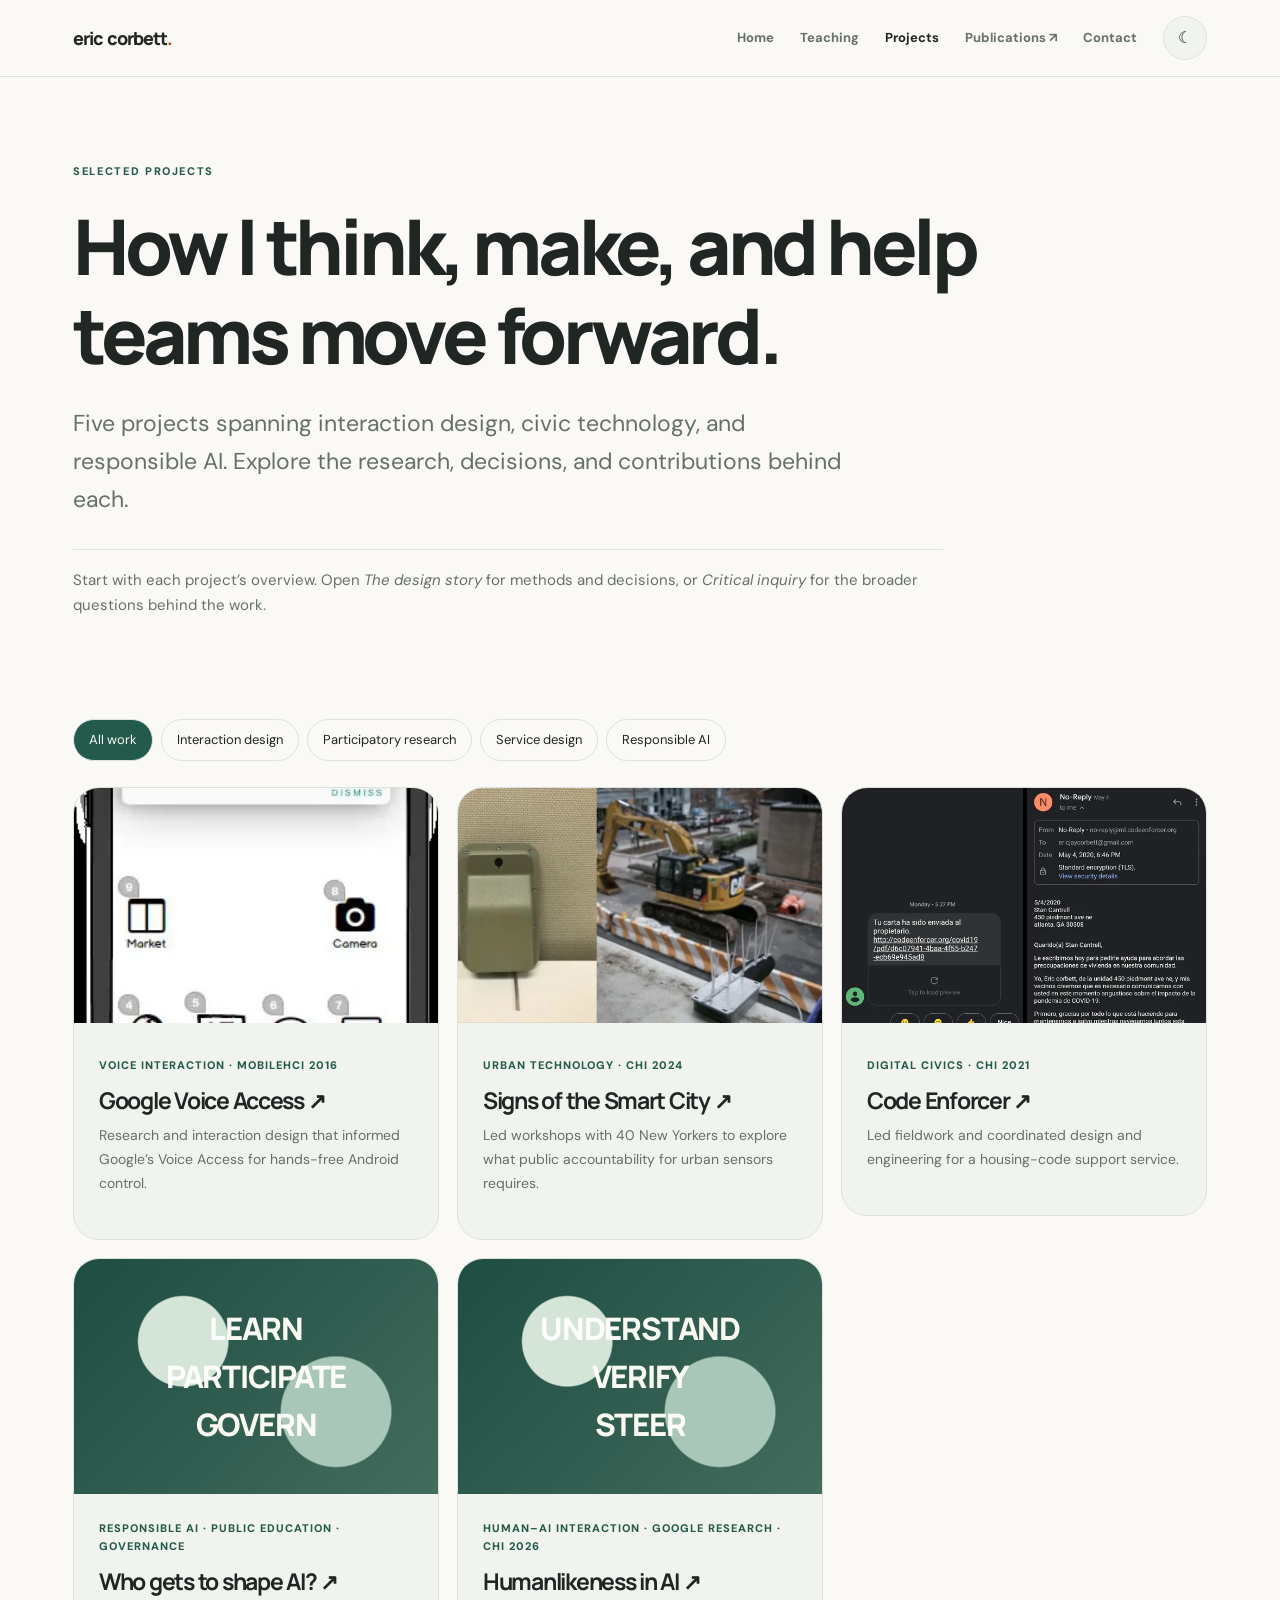
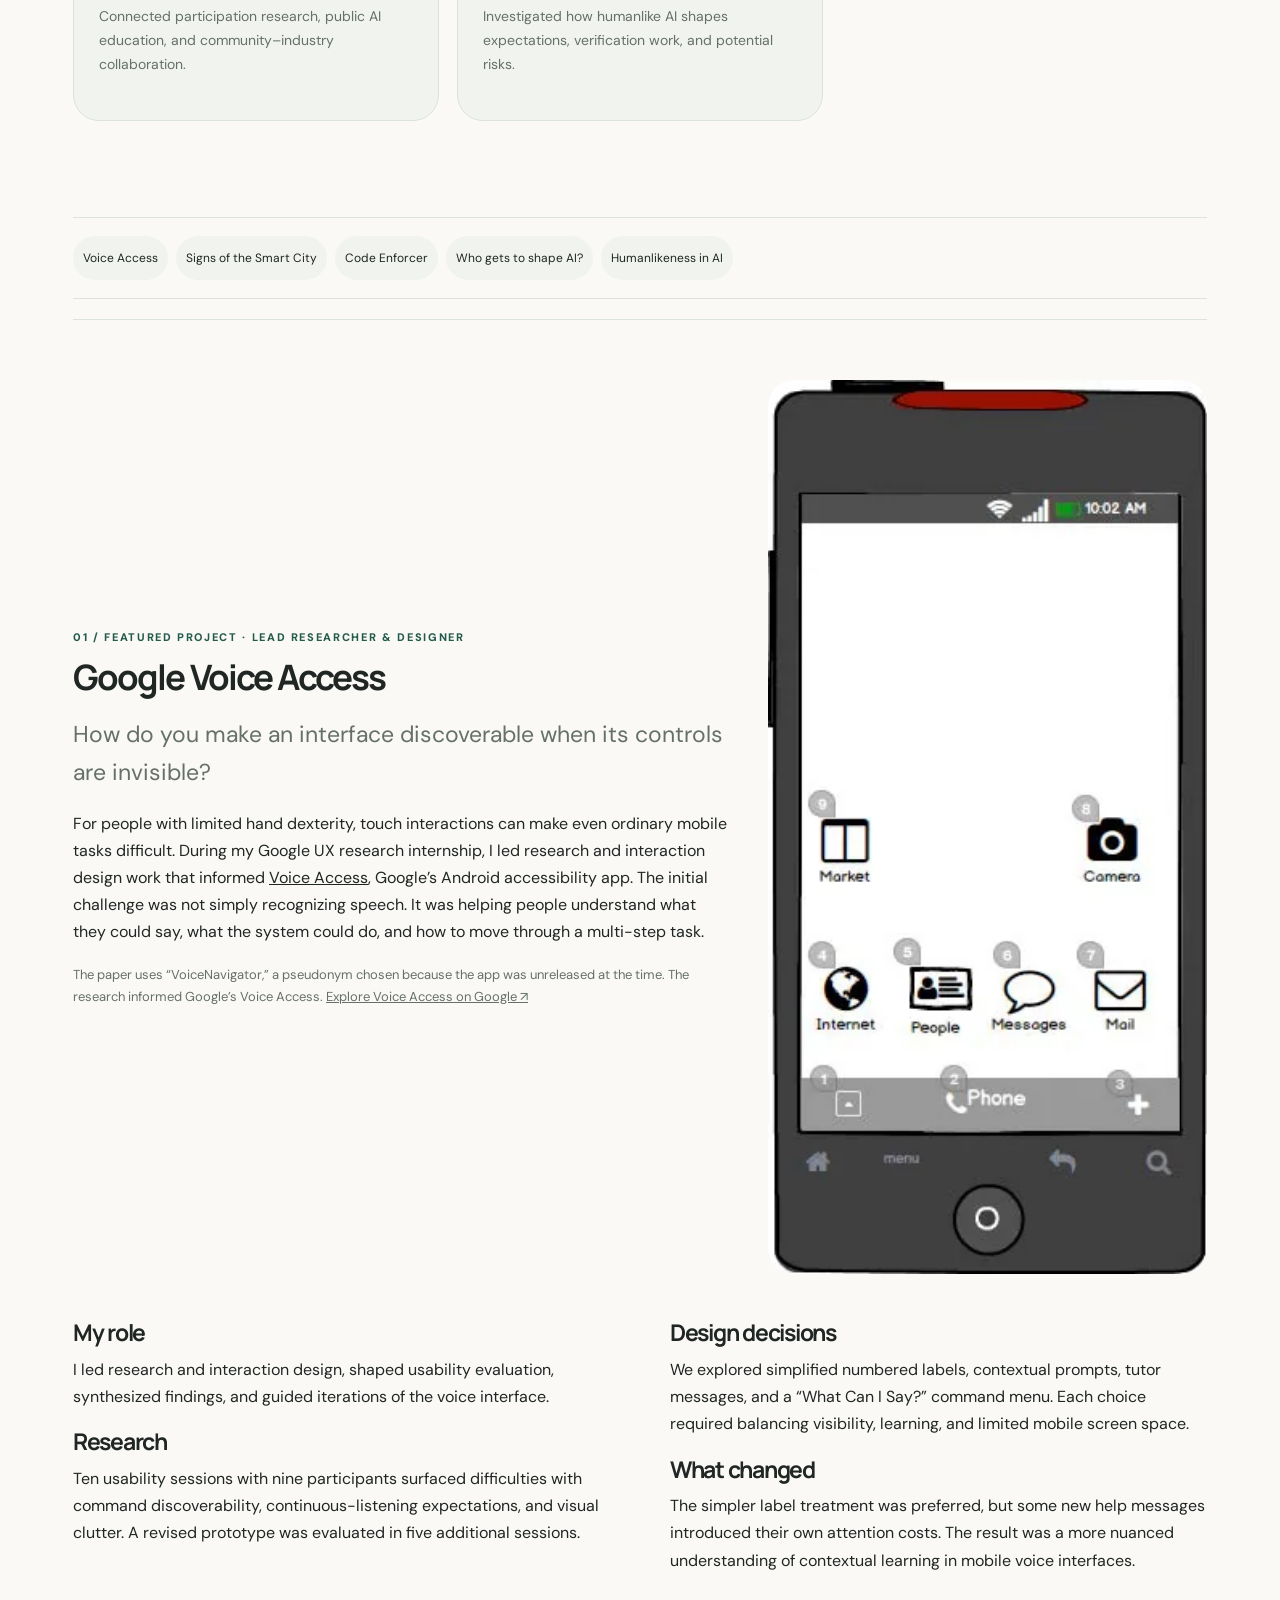
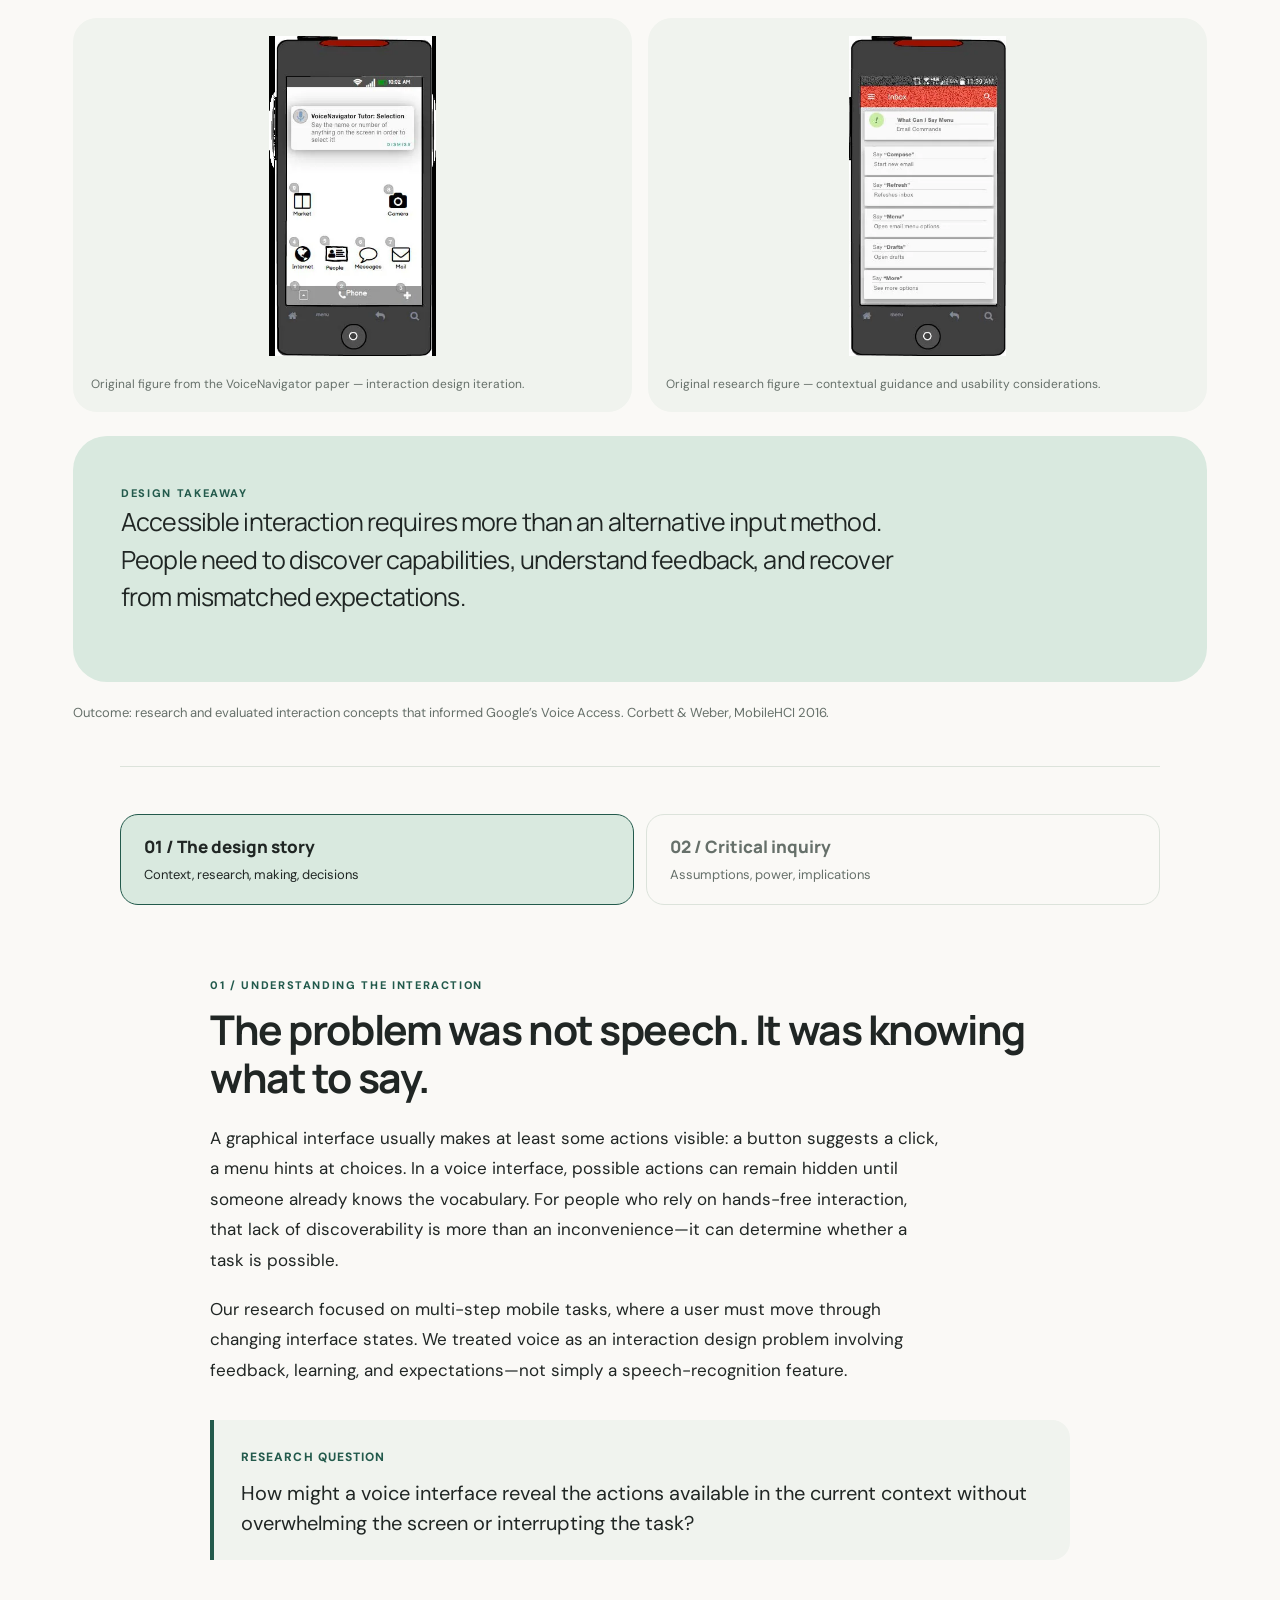
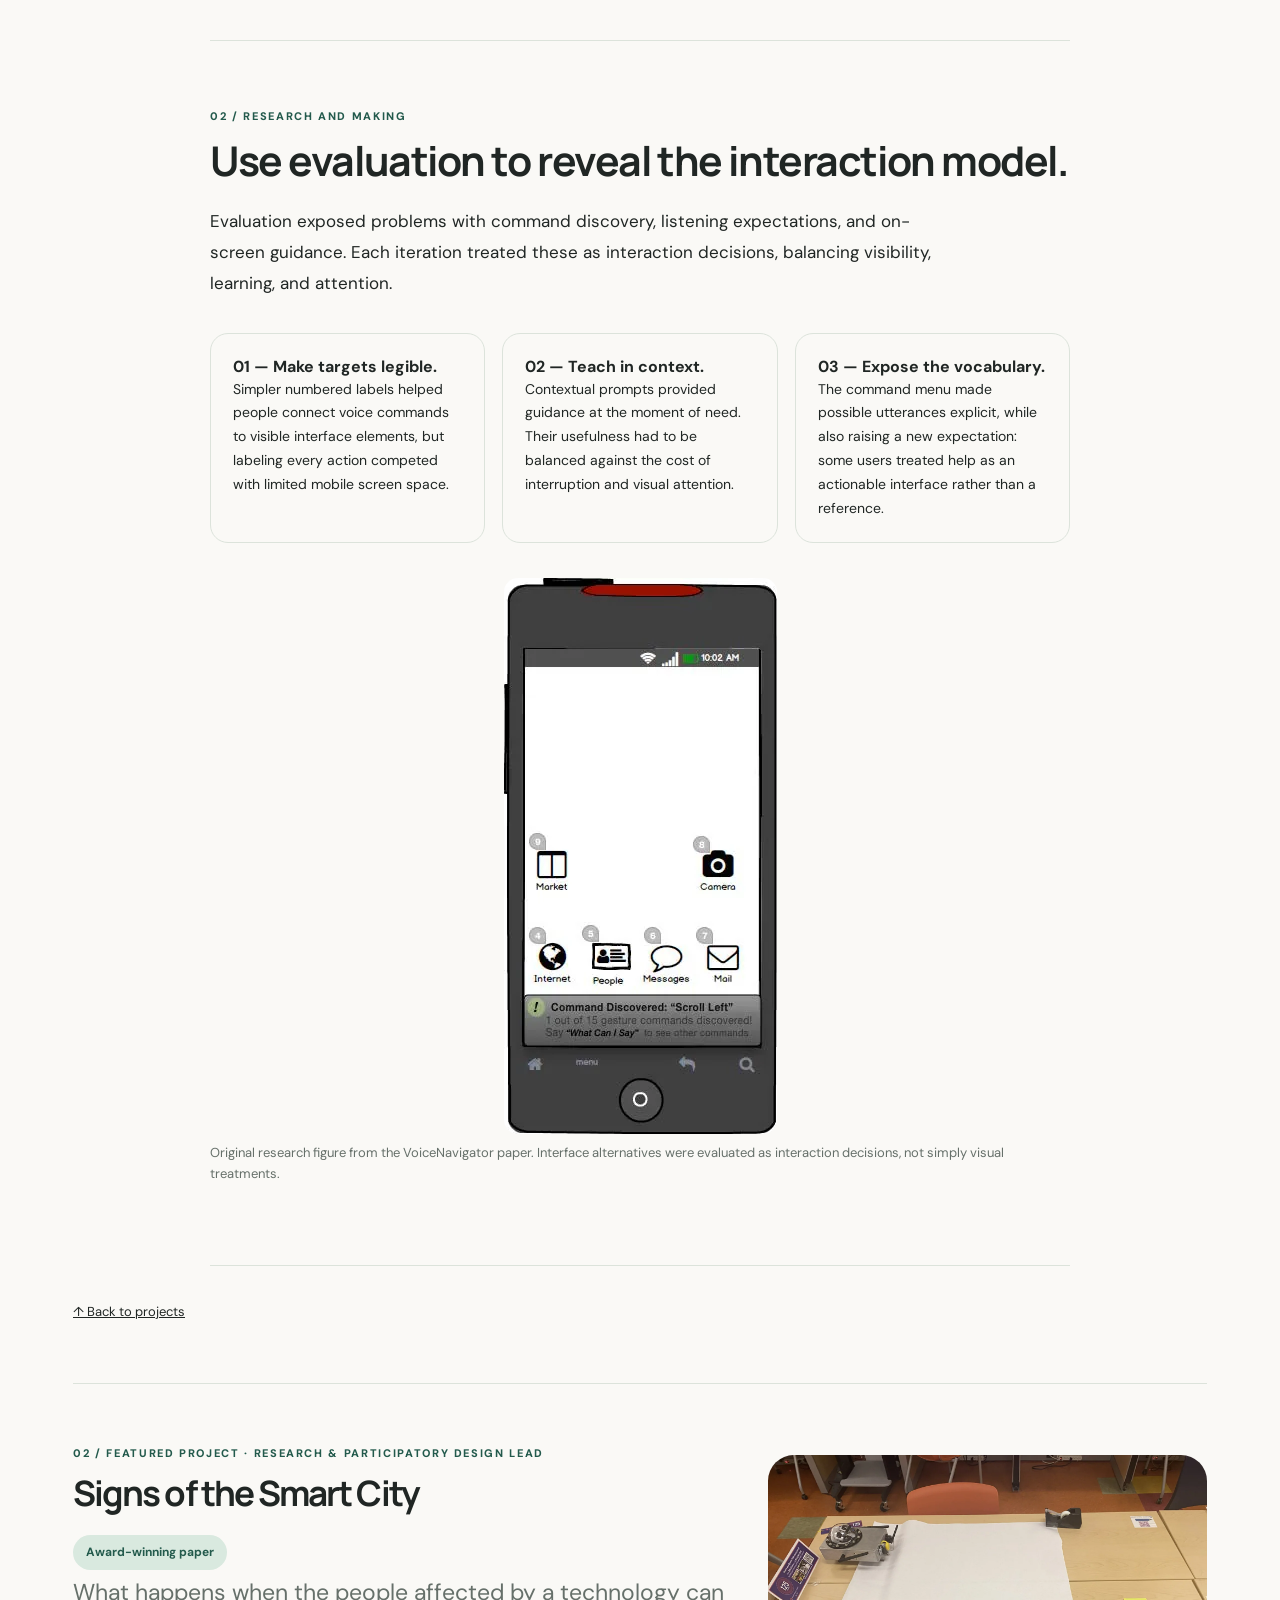
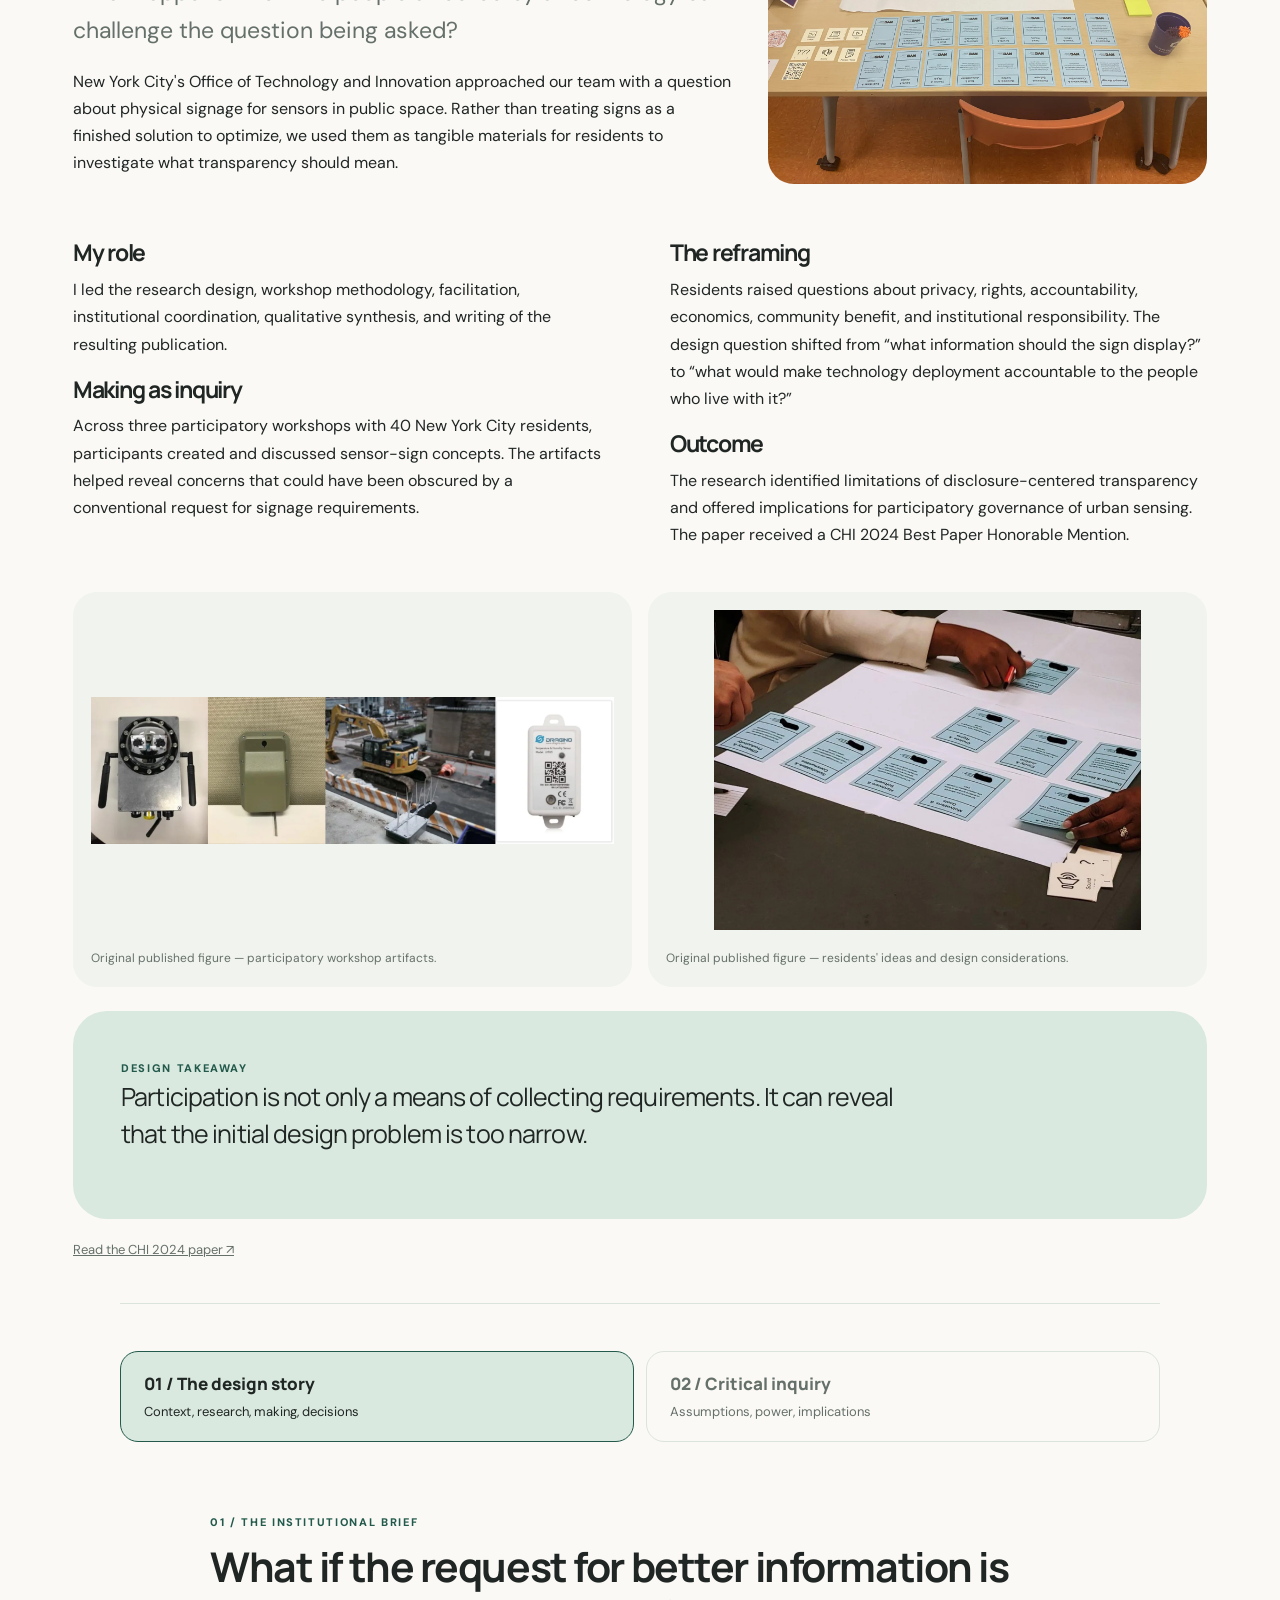
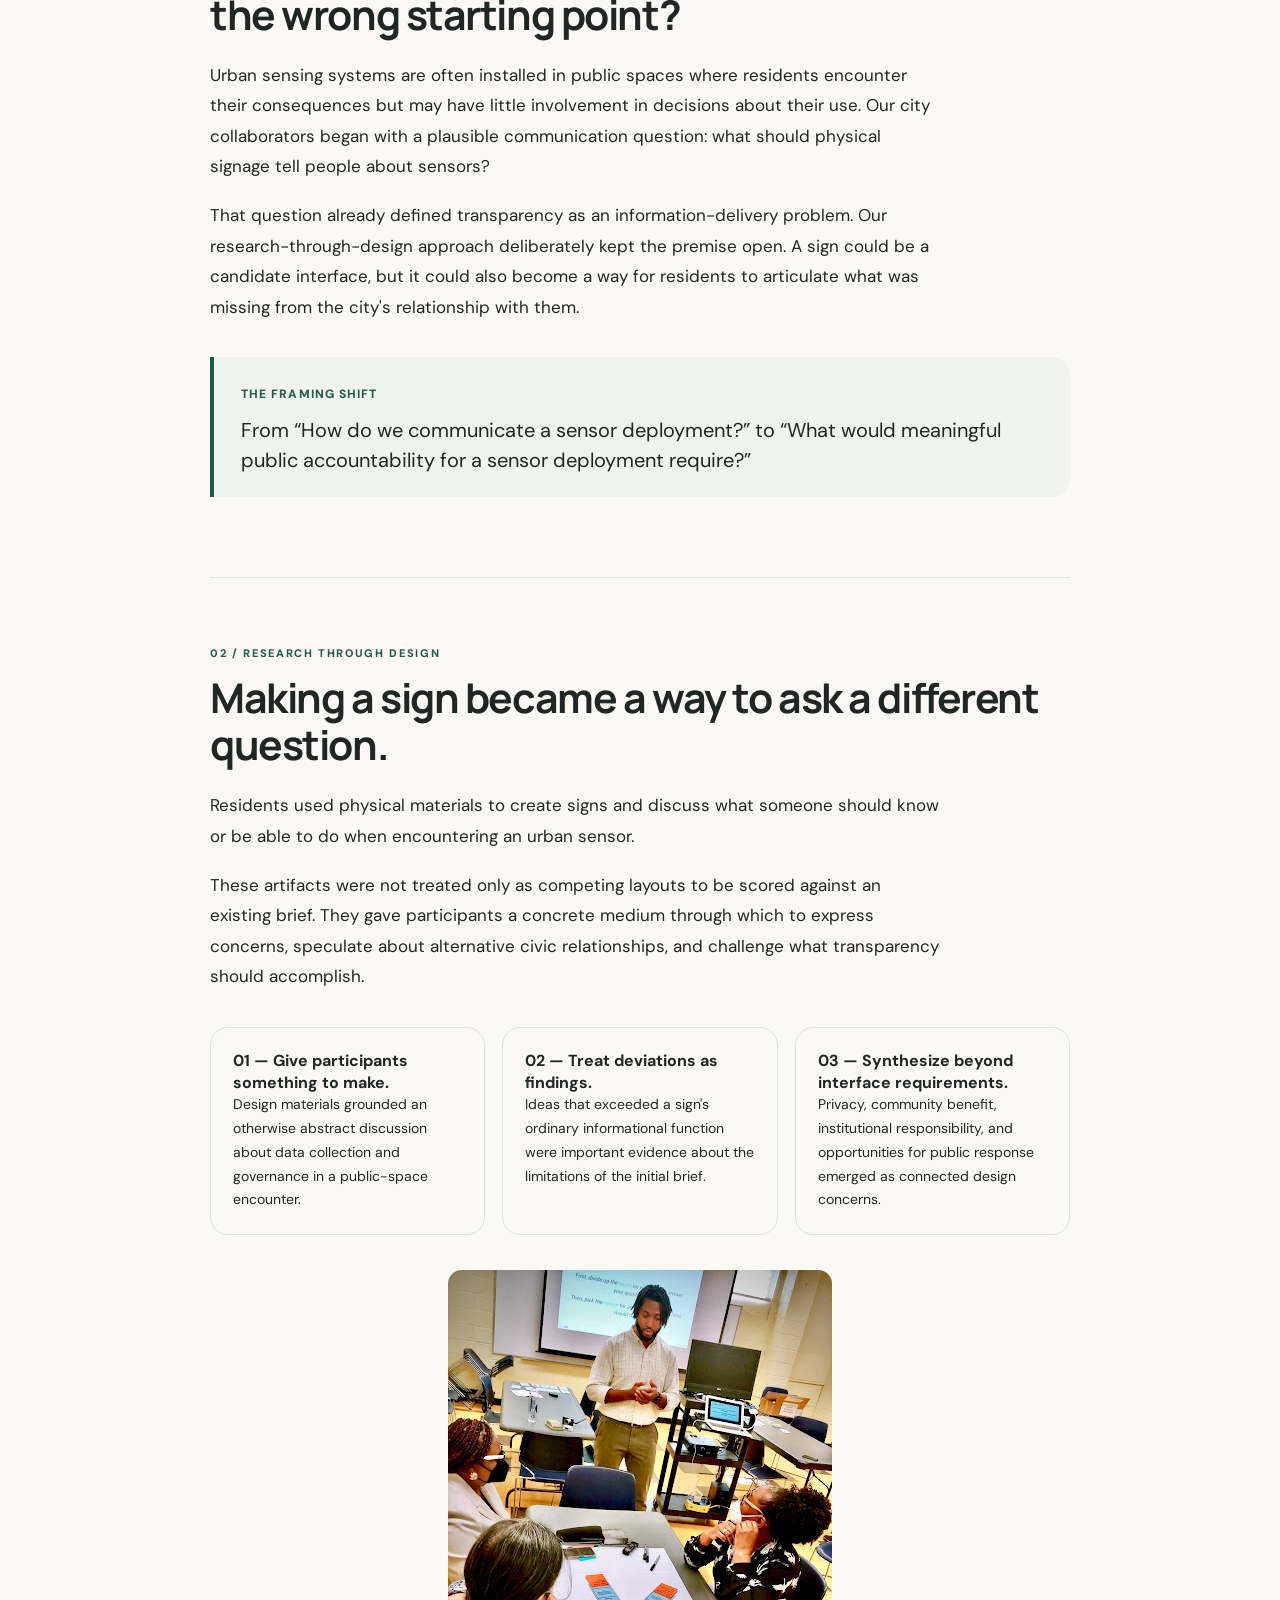
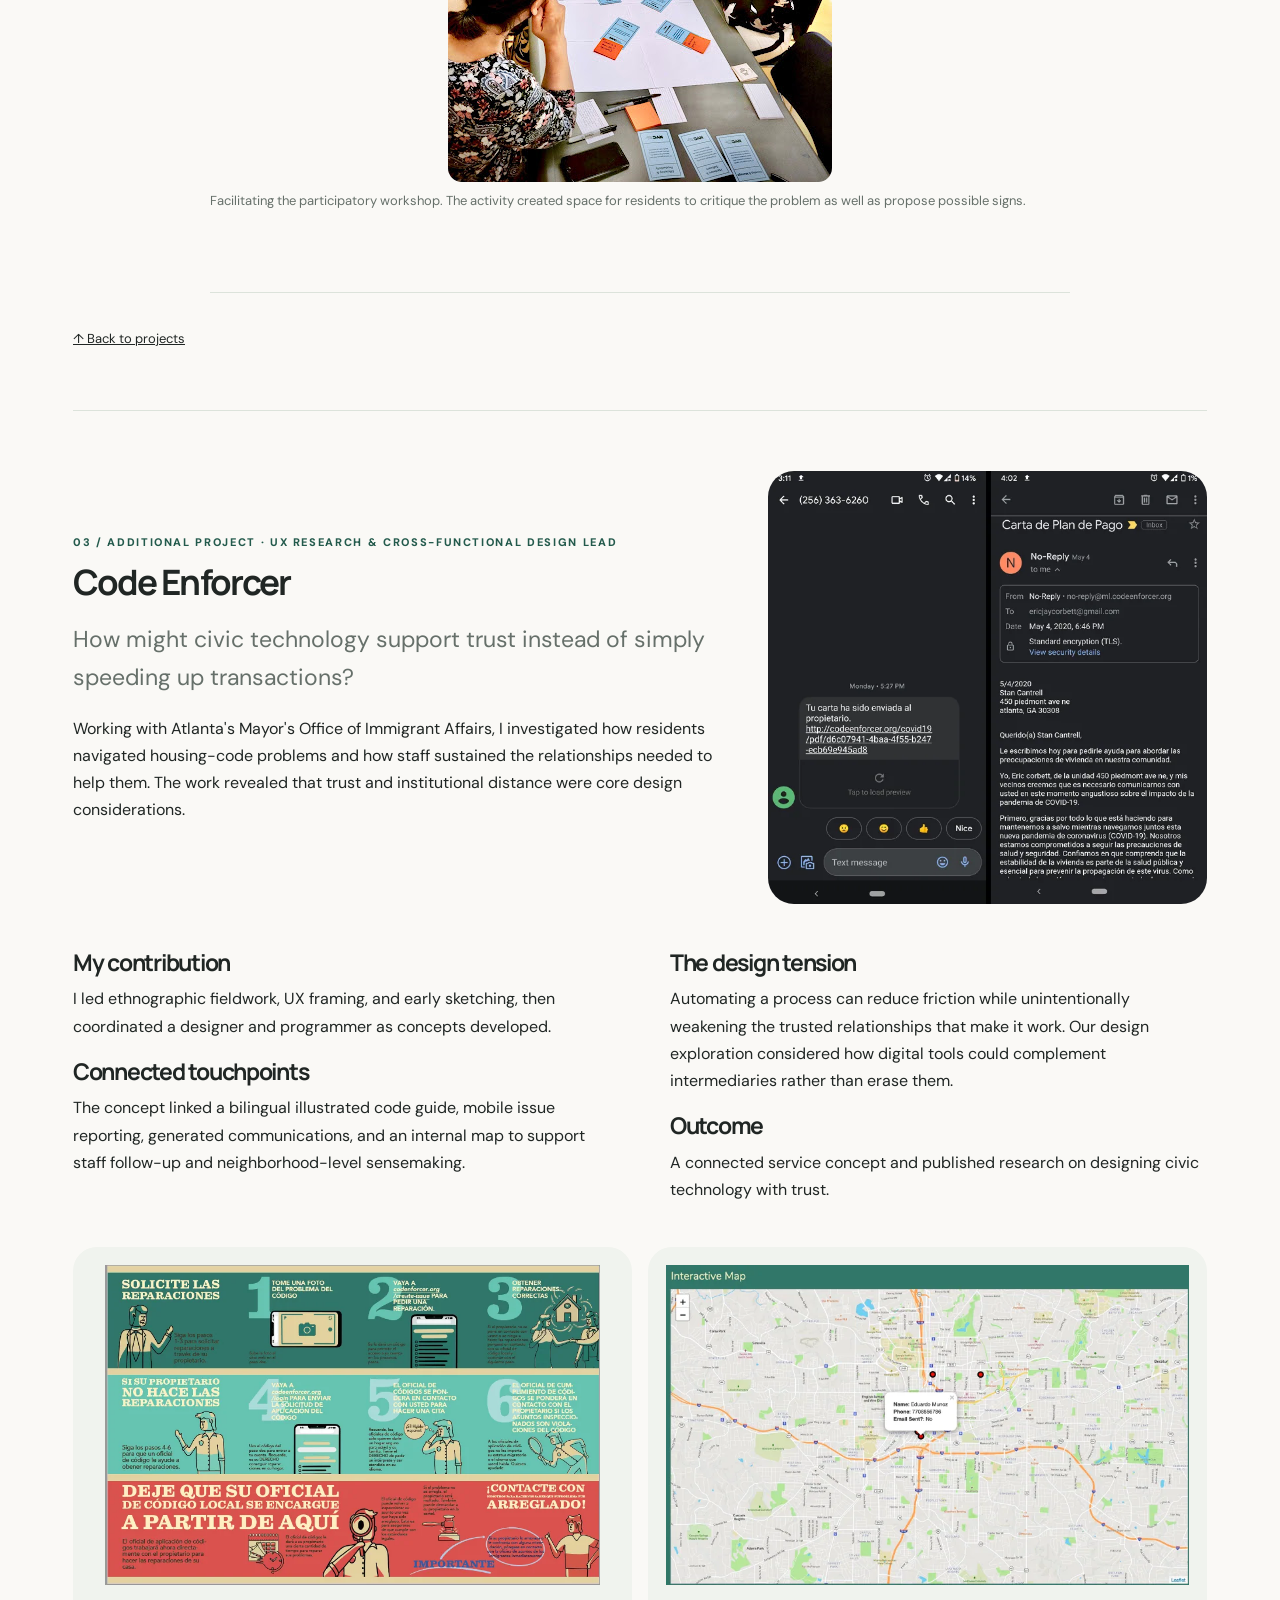
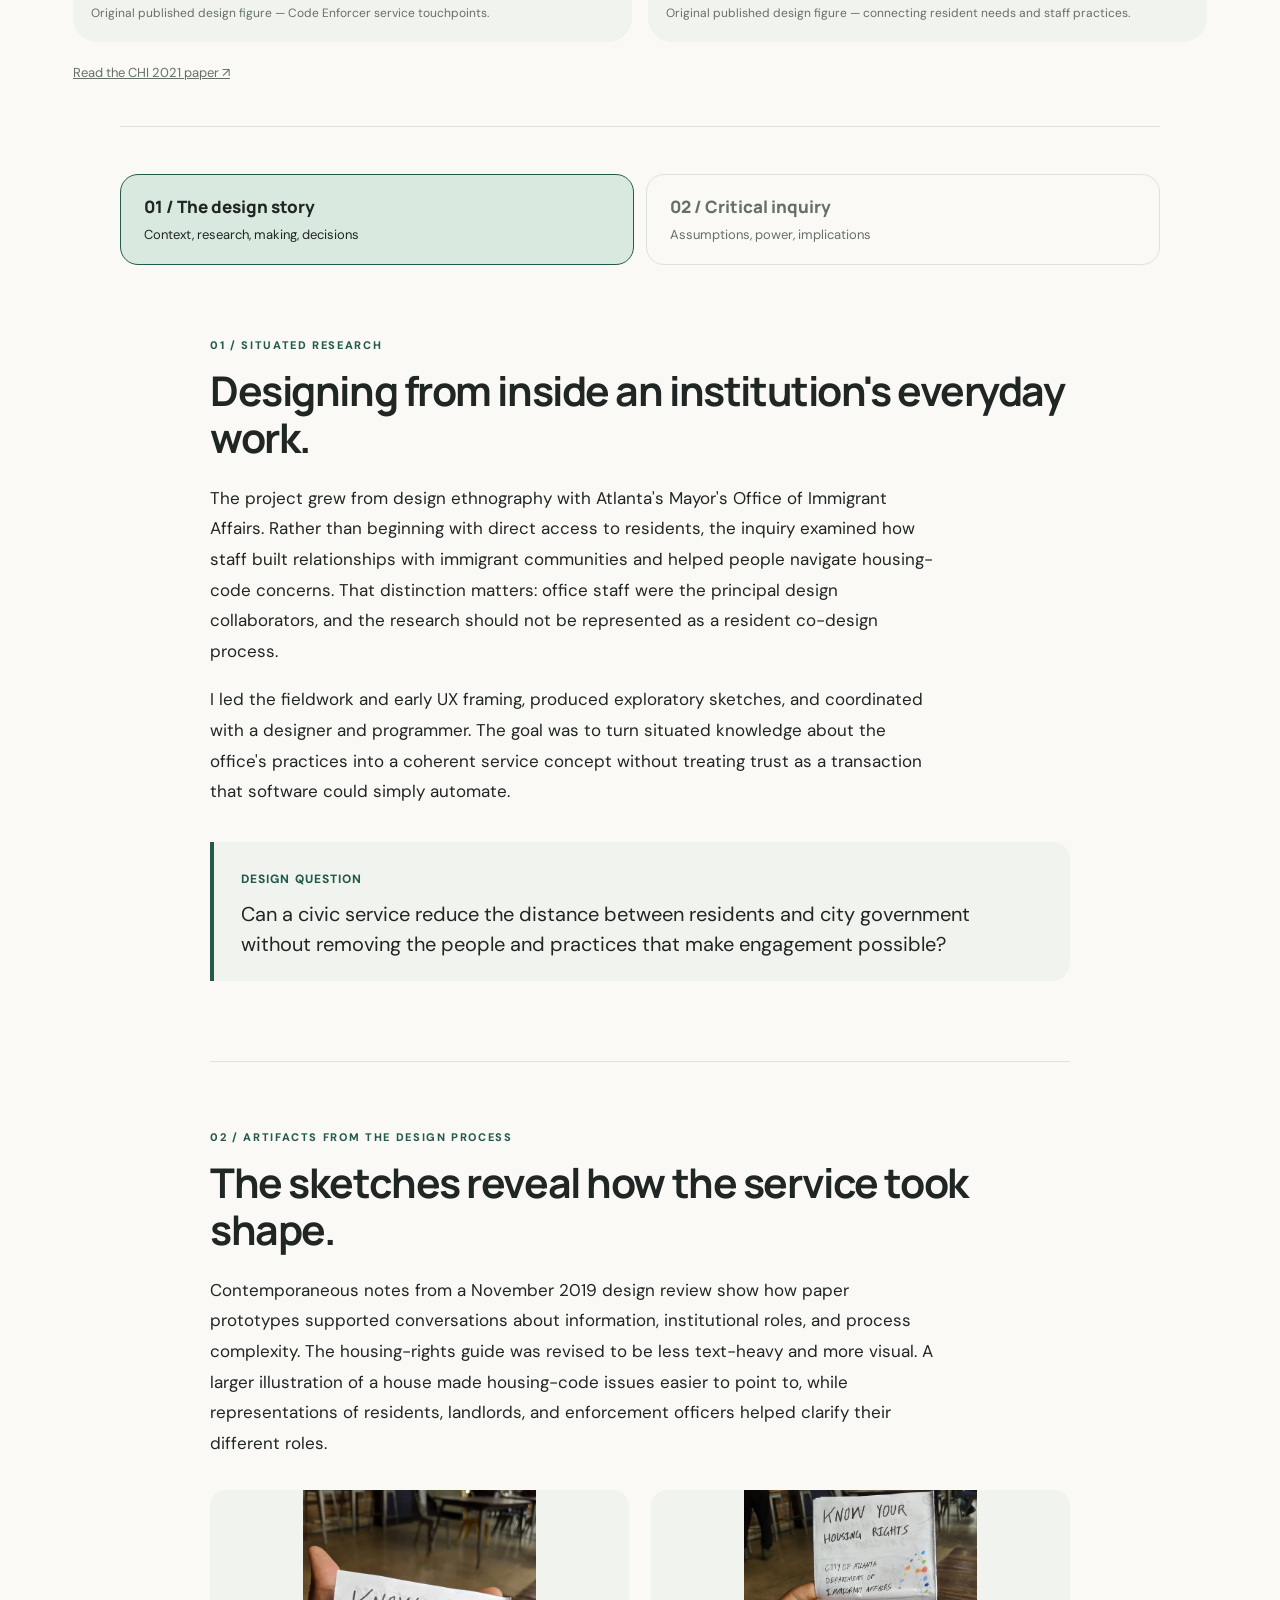
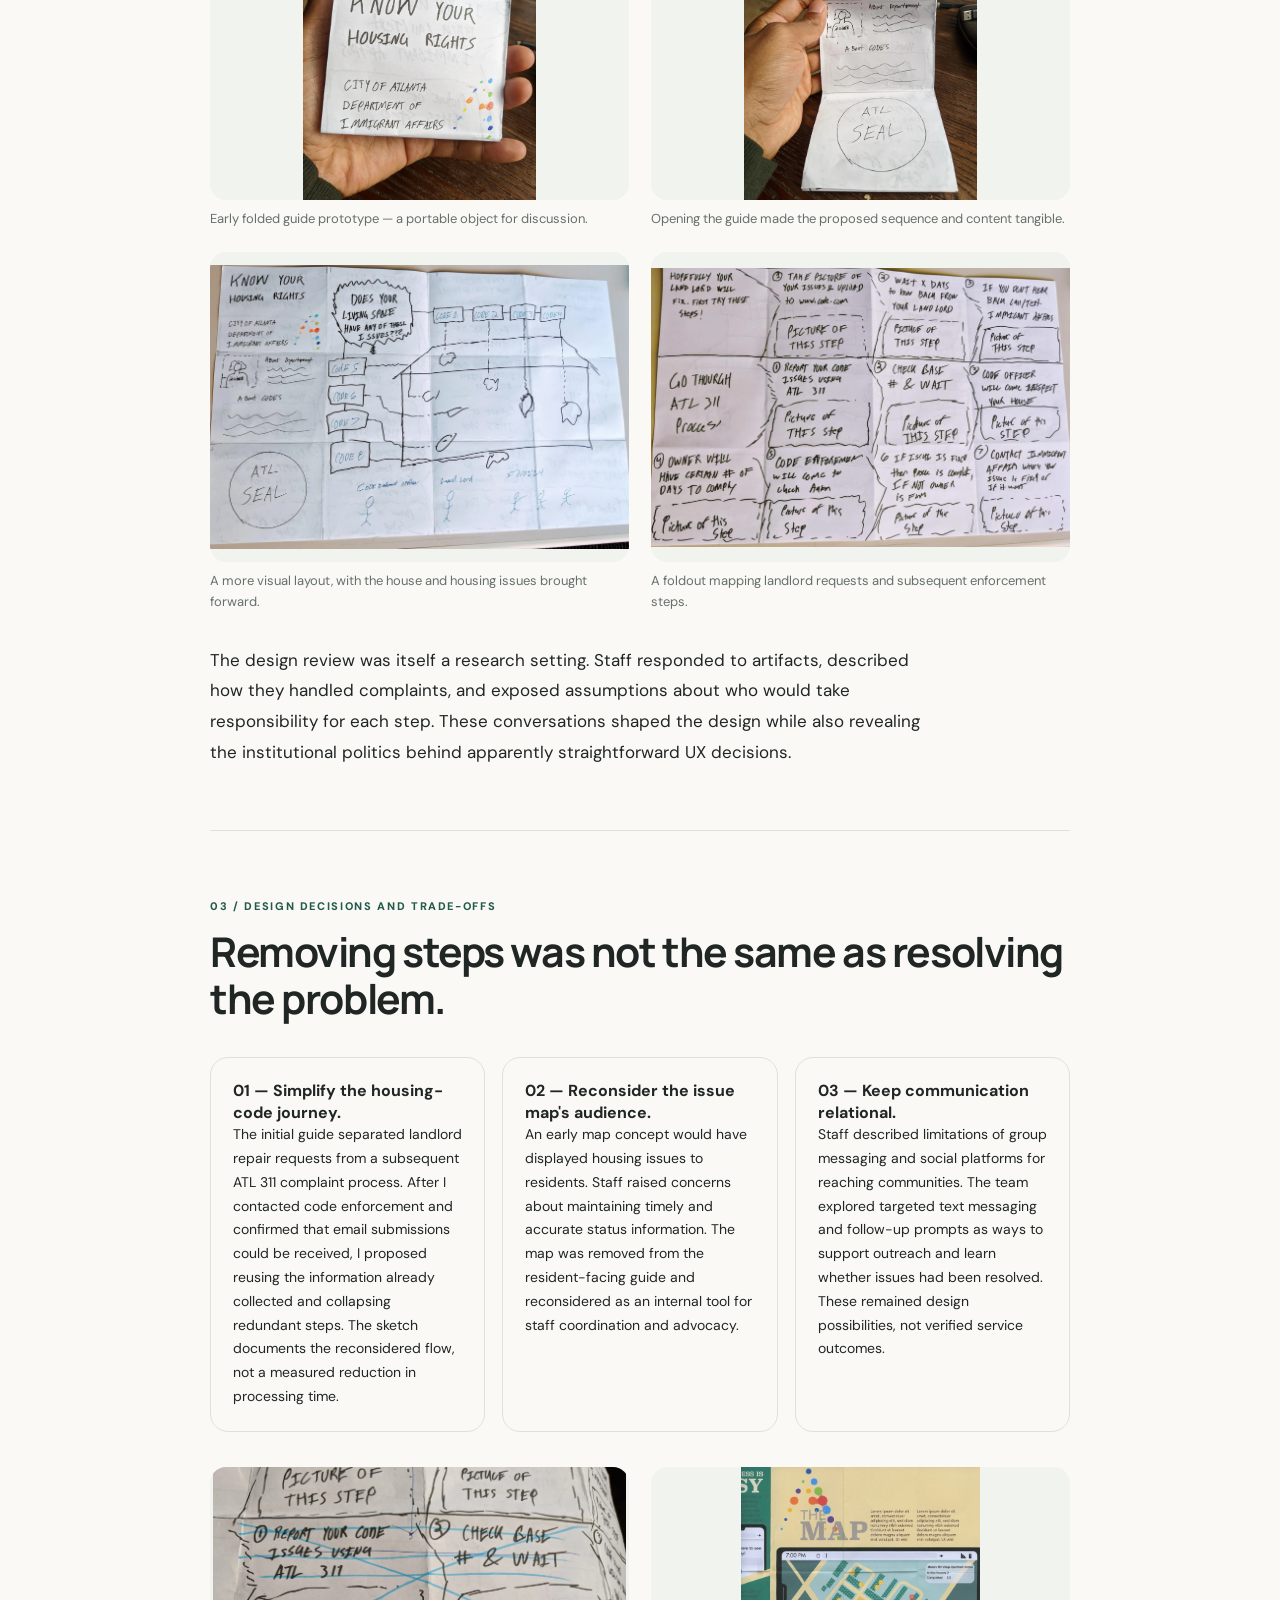
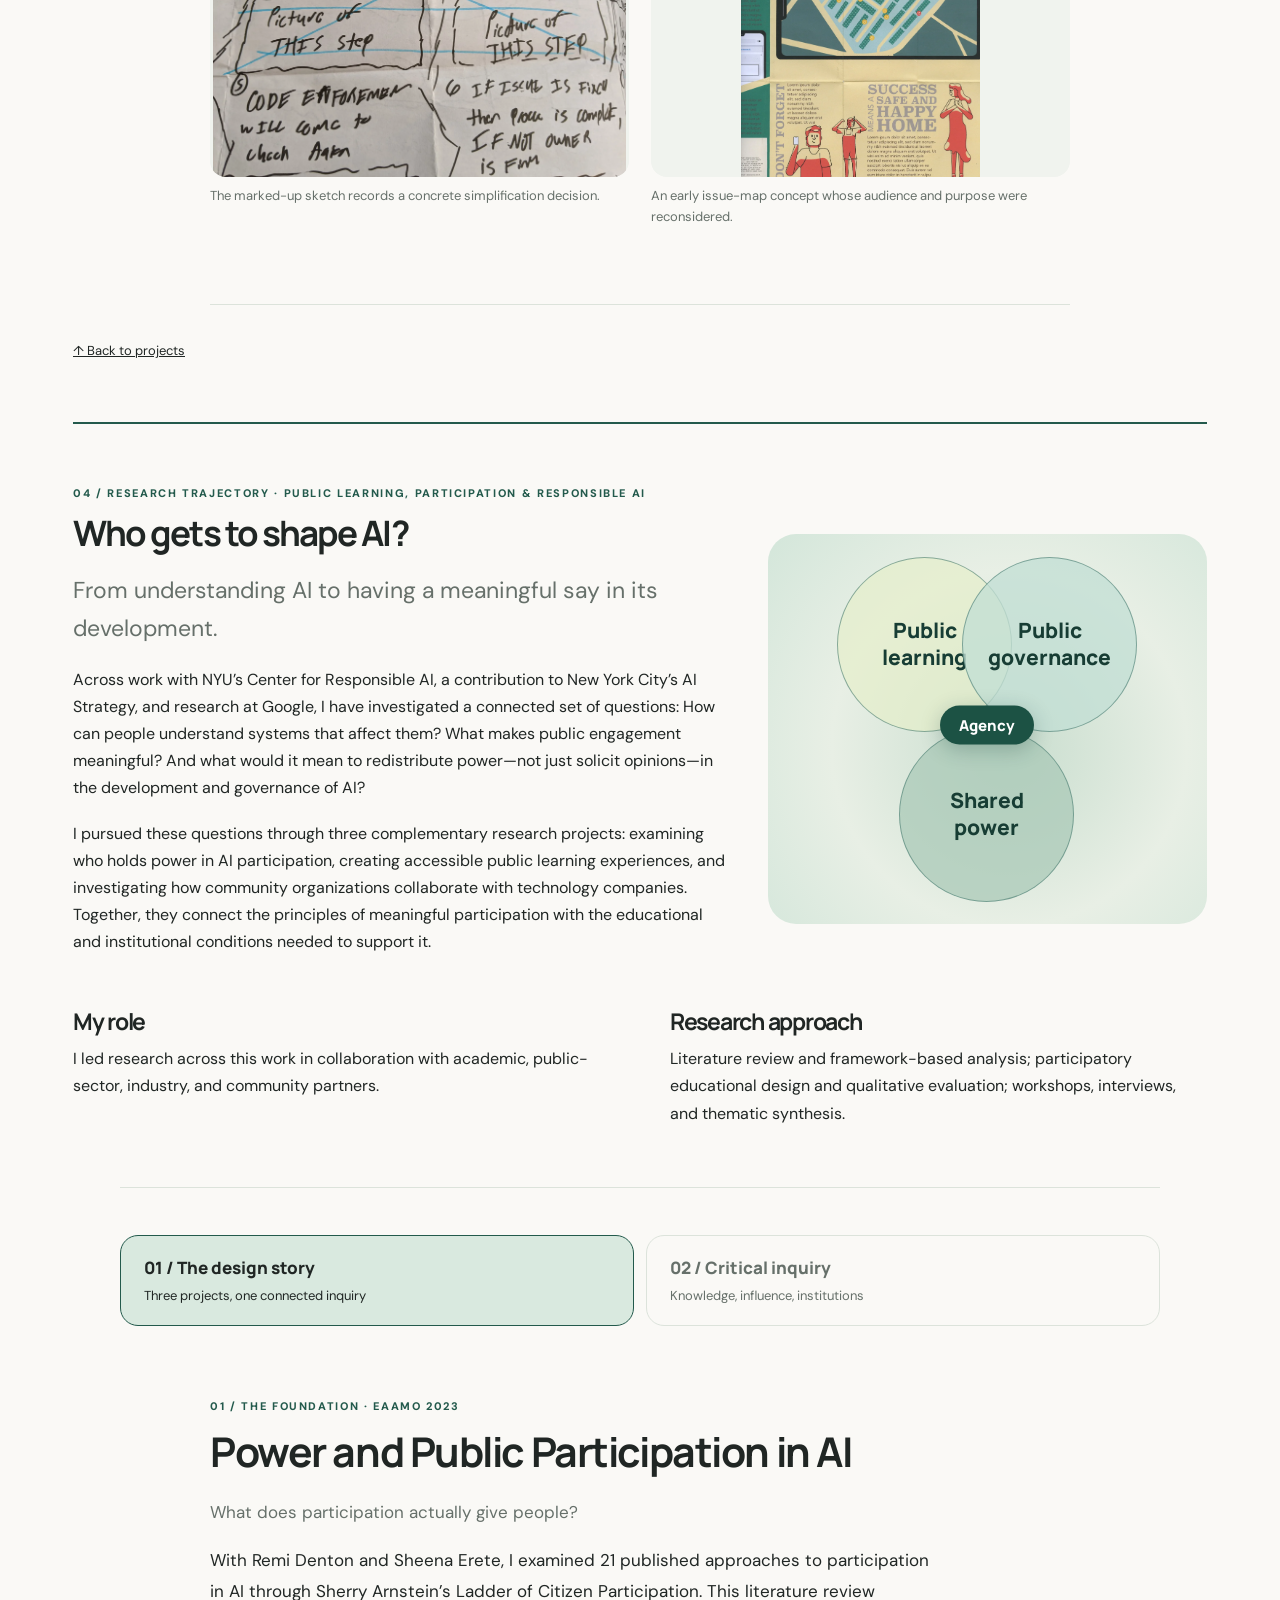
==== commit 11ab44ed: "Connect voice research to Google Voice Access and explain publication pseudonym" ====
--- a/Website/case-studies.html
+++ b/Website/case-studies.html
@@ -1,6 +1,6 @@
 <!DOCTYPE html>
 
-<html lang="en"><head><meta charset="utf-8"/><meta content="width=device-width, initial-scale=1" name="viewport"/><meta content="Eric Corbett — research-led interaction design, responsible AI, civic technology, and teaching." name="description"/><title>Projects — Eric Corbett</title><link href="style.css" rel="stylesheet"/><noscript><style>.layer-panel[hidden]{display:block!important}.layer-switch{display:none}</style></noscript></head><body><a class="skip" href="#content">Skip to content</a><header><nav aria-label="Main navigation" class="nav"><a class="brand" href="index.html">eric corbett<span style="color:var(--orange)">.</span></a><div class="navlinks"><a class="" href="index.html">Home</a><a class="" href="teaching.html">Teaching</a><a aria-current="page" class="active" href="case-studies.html">Projects</a><a href="https://scholar.google.com/citations?hl=en&amp;tzom=300&amp;user=MYGUc30AAAAJ&amp;authuser=1" rel="noopener" target="_blank">Publications ↗</a><a href="contact.html">Contact</a></div><button aria-label="Use dark color theme" aria-pressed="false" class="round" id="theme" type="button">☾</button></nav></header><main id="content" tabindex="-1"><section class="pagehero"><div class="eyebrow">Selected projects</div><h1>How I think, make, and help teams move forward.</h1><p class="lead">Five projects spanning interaction design, civic technology, and responsible AI. Explore the research, decisions, and contributions behind each.</p><div class="layer-explainer">Start with each project’s overview. Open <em>The design story</em> for methods and decisions, or <em>Critical inquiry</em> for the broader questions behind the work.</div></section><section id="projects"><h2 class="sr-only">Explore projects</h2><div aria-label="Filter projects" class="filterbar" role="group"><button aria-pressed="true" class="filter" data-filter="all">All work</button><button aria-pressed="false" class="filter" data-filter="interaction">Interaction design</button><button aria-pressed="false" class="filter" data-filter="participatory">Participatory research</button><button aria-pressed="false" class="filter" data-filter="service">Service design</button><button aria-pressed="false" class="filter" data-filter="governance">Responsible AI</button></div><p aria-atomic="true" aria-live="polite" class="sr-only" id="filter-status" role="status">Showing all 5 projects</p><div class="grid"><div data-tags="interaction"><article class="card"><a href="#voice"><img alt="" decoding="async" loading="lazy" src="assets/voice-p6-1.webp"/><div class="cardbody"><div class="meta">Voice interaction · MobileHCI 2016</div><h3>VoiceNavigator <span class="arrow">↗</span></h3><p>Led usability research and interface iterations to make mobile voice commands discoverable.</p></div></a></article></div><div data-tags="participatory"><article class="card"><a href="#signs"><img alt="" decoding="async" loading="lazy" src="assets/signs-p5-1.webp"/><div class="cardbody"><div class="meta">Urban technology · CHI 2024</div><h3>Signs of the Smart City <span class="arrow">↗</span></h3><p>Led workshops with 40 New Yorkers to explore what public accountability for urban sensors requires.</p></div></a></article></div><div data-tags="service"><article class="card"><a href="#code"><img alt="" decoding="async" loading="lazy" src="assets/code-p11-1.webp"/><div class="cardbody"><div class="meta">Digital civics · CHI 2021</div><h3>Code Enforcer <span class="arrow">↗</span></h3><p>Led fieldwork and coordinated design and engineering for a housing-code support service.</p></div></a></article></div><div data-tags="participatory governance"><article class="card"><a href="#ai-public"><div aria-hidden="true" class="ai-card-art"><span>LEARN</span><span>PARTICIPATE</span><span>GOVERN</span></div><div class="cardbody"><div class="meta">Responsible AI · Public education · Governance</div><h3>Who gets to shape AI? <span class="arrow">↗</span></h3><p>Connected participation research, public AI education, and community–industry collaboration.</p></div></a></article></div><div data-tags="interaction governance"><article class="card"><a href="#humanlikeness"><div aria-hidden="true" class="ai-card-art"><span>UNDERSTAND</span><span>VERIFY</span><span>STEER</span></div><div class="cardbody"><div class="meta">Human–AI interaction · Google Research · CHI 2026</div><h3>Humanlikeness in AI <span class="arrow">↗</span></h3><p>Investigated how humanlike AI shapes expectations, verification work, and potential risks.</p></div></a></article></div></div></section><nav aria-label="Jump to a project" class="project-jump"><a href="#voice">VoiceNavigator</a><a href="#signs">Signs of the Smart City</a><a href="#code">Code Enforcer</a><a href="#ai-public">Who gets to shape AI?</a><a href="#humanlikeness">Humanlikeness in AI</a></nav><section class="case longform-case" id="voice"><div class="projecthero"><div><div class="eyebrow">01 / Featured project · Lead researcher &amp; designer</div><h2>VoiceNavigator</h2><p class="lead">How do you make an interface discoverable when its controls are invisible?</p><p>For people with limited hand dexterity, touch interactions can make even ordinary mobile tasks difficult. VoiceNavigator explored hands-free control of Android devices, but the initial challenge was not simply recognizing speech. It was helping people understand what they could say, what the system could do, and how to move through a multi-step task.</p></div><img alt="Original VoiceNavigator figure from the MobileHCI research paper" decoding="async" src="assets/voice-p3-1.webp"/></div><div class="split" style="margin-top:45px"><div><h3>My role</h3><p>I led research and interaction design, shaped usability evaluation, synthesized findings, and guided iterations of the voice interface.</p><h3>Research</h3><p>Ten usability sessions with nine participants surfaced difficulties with command discoverability, continuous-listening expectations, and visual clutter. A revised prototype was evaluated in five additional sessions.</p></div><div><h3>Design decisions</h3><p>We explored simplified numbered labels, contextual prompts, tutor messages, and a “What Can I Say?” command menu. Each choice required balancing visibility, learning, and limited mobile screen space.</p><h3>What changed</h3><p>The simpler label treatment was preferred, but some new help messages introduced their own attention costs. The result was a more nuanced understanding of contextual learning in mobile voice interfaces.</p></div></div><div class="gallery"><figure><img alt="VoiceNavigator research figure showing interface iteration" decoding="async" src="assets/voice-p6-1.webp"/><figcaption>Original figure from the VoiceNavigator paper — interaction design iteration.</figcaption></figure><figure><img alt="VoiceNavigator research figure showing evaluation or contextual help" decoding="async" src="assets/voice-p7-1.webp"/><figcaption>Original research figure — contextual guidance and usability considerations.</figcaption></figure></div><div class="statement" style="margin-top:24px"><div class="eyebrow">Design takeaway</div><p>Accessible interaction requires more than an alternative input method. People need to discover capabilities, understand feedback, and recover from mismatched expectations.</p></div><p class="note" style="margin-top:20px">Outcome: evaluated interaction concepts and design implications. Corbett &amp; Weber, MobileHCI 2016.</p><div class="longform-content"><div aria-label="Choose how to read voice project" class="layer-switch" role="tablist"><button aria-controls="voice-design" aria-selected="true" class="layer-button" data-layer-target="voice-design" id="voice-design-tab" role="tab" tabindex="0" type="button">01 / The design story <small>Context, research, making, decisions</small></button><button aria-controls="voice-critical" aria-selected="false" class="layer-button" data-layer-target="voice-critical" id="voice-critical-tab" role="tab" tabindex="-1" type="button">02 / Critical inquiry <small>Assumptions, power, implications</small></button></div><div aria-labelledby="voice-design-tab" class="layer-panel" data-layer-group="voice" id="voice-design" role="tabpanel" tabindex="0"><div class="editorial-section" id="voice-question"><div class="eyebrow">01 / Understanding the interaction</div><h3>The problem was not speech. It was knowing what to say.</h3><p>A graphical interface usually makes at least some actions visible: a button suggests a click, a menu hints at choices. In a voice interface, possible actions can remain hidden until someone already knows the vocabulary. For people who rely on hands-free interaction, that lack of discoverability is more than an inconvenience—it can determine whether a task is possible.</p><p>Our research focused on multi-step mobile tasks, where a user must move through changing interface states. We treated voice as an interaction design problem involving feedback, learning, and expectations—not simply a speech-recognition feature.</p><aside class="critical-aside"><span>Research question</span><p>How might a voice interface reveal the actions available in the current context without overwhelming the screen or interrupting the task?</p></aside></div><div class="editorial-section" id="voice-method"><div class="eyebrow">02 / Research and making</div><h3>Use evaluation to reveal the interaction model.</h3><p>Evaluation exposed problems with command discovery, listening expectations, and on-screen guidance. Each iteration treated these as interaction decisions, balancing visibility, learning, and attention.</p><div class="decision-list"><div><strong>01 — Make targets legible.</strong><p>Simpler numbered labels helped people connect voice commands to visible interface elements, but labeling every action competed with limited mobile screen space.</p></div><div><strong>02 — Teach in context.</strong><p>Contextual prompts provided guidance at the moment of need. Their usefulness had to be balanced against the cost of interruption and visual attention.</p></div><div><strong>03 — Expose the vocabulary.</strong><p>The command menu made possible utterances explicit, while also raising a new expectation: some users treated help as an actionable interface rather than a reference.</p></div></div><figure class="editorial-figure"><img alt="Original published VoiceNavigator interface research figure" decoding="async" loading="lazy" src="assets/voice-p6-2.webp"/><figcaption>Original research figure from the VoiceNavigator paper. Interface alternatives were evaluated as interaction decisions, not simply visual treatments.</figcaption></figure></div></div><div aria-labelledby="voice-critical-tab" class="layer-panel" data-layer-group="voice" hidden="" id="voice-critical" role="tabpanel" tabindex="0"><div class="editorial-section" id="voice-critical-section"><div class="eyebrow">03 / Critical perspective</div><h3>Accessibility is also a question of what the system makes knowable.</h3><p>The familiar design principle of making actions visible becomes difficult when an interface is operated by speech. Voice commands can be invisible, and a user may not know whether a failed attempt reflects recognition, unavailable functionality, or an incorrect mental model. The interface therefore has a responsibility to communicate its boundaries and offer recoverable paths forward.</p><p>This is one reason the project remains relevant to my later work on AI-mediated interaction. Systems that accept open-ended language can feel flexible while concealing their actual capabilities. Good interaction design needs to help people form calibrated expectations, rather than merely invite them to try.</p></div><div class="editorial-section" id="voice-reflection"><div class="eyebrow">04 / What the project taught me</div><h3>Designing for agency means designing for discovery and recovery.</h3><p>The work produced evaluated concepts and a clearer account of the trade-offs between discoverability, learning, and interface complexity. Its enduring lesson for me is that an alternative input method is only accessible when people can understand how to use it and how the system responds.</p></div></div></div><p class="back-projects"><a href="#projects">↑ Back to projects</a></p></section><section class="case longform-case" id="signs"><div class="projecthero"><div><div class="eyebrow">02 / Featured project · Research &amp; participatory design lead</div><h2>Signs of the Smart City</h2><p class="pill">Award-winning paper</p><p class="lead">What happens when the people affected by a technology can challenge the question being asked?</p><p>New York City's Office of Technology and Innovation approached our team with a question about physical signage for sensors in public space. Rather than treating signs as a finished solution to optimize, we used them as tangible materials for residents to investigate what transparency should mean.</p></div><img alt="Original Signs of the Smart City research figure from CHI 2024" decoding="async" src="assets/signs-p4-1.webp"/></div><div class="split" style="margin-top:45px"><div><h3>My role</h3><p>I led the research design, workshop methodology, facilitation, institutional coordination, qualitative synthesis, and writing of the resulting publication.</p><h3>Making as inquiry</h3><p>Across three participatory workshops with 40 New York City residents, participants created and discussed sensor-sign concepts. The artifacts helped reveal concerns that could have been obscured by a conventional request for signage requirements.</p></div><div><h3>The reframing</h3><p>Residents raised questions about privacy, rights, accountability, economics, community benefit, and institutional responsibility. The design question shifted from “what information should the sign display?” to “what would make technology deployment accountable to the people who live with it?”</p><h3>Outcome</h3><p>The research identified limitations of disclosure-centered transparency and offered implications for participatory governance of urban sensing. The paper received a CHI 2024 Best Paper Honorable Mention.</p></div></div><div class="gallery"><figure><img alt="Original workshop signage artifacts from Signs of the Smart City" decoding="async" src="assets/signs-p5-1.webp"/><figcaption>Original published figure — participatory workshop artifacts.</figcaption></figure><figure><img alt="Original Signs of the Smart City figure illustrating workshop outputs" decoding="async" src="assets/signs-p6-1.webp"/><figcaption>Original published figure — residents' ideas and design considerations.</figcaption></figure></div><div class="statement" style="margin-top:24px"><div class="eyebrow">Design takeaway</div><p>Participation is not only a means of collecting requirements. It can reveal that the initial design problem is too narrow.</p></div><p class="note" style="margin-top:20px"><a href="https://doi.org/10.1145/3613904.3641931" rel="noopener" target="_blank">Read the CHI 2024 paper ↗</a></p><div class="longform-content"><div aria-label="Choose how to read signs project" class="layer-switch" role="tablist"><button aria-controls="signs-design" aria-selected="true" class="layer-button" data-layer-target="signs-design" id="signs-design-tab" role="tab" tabindex="0" type="button">01 / The design story <small>Context, research, making, decisions</small></button><button aria-controls="signs-critical" aria-selected="false" class="layer-button" data-layer-target="signs-critical" id="signs-critical-tab" role="tab" tabindex="-1" type="button">02 / Critical inquiry <small>Assumptions, power, implications</small></button></div><div aria-labelledby="signs-design-tab" class="layer-panel" data-layer-group="signs" id="signs-design" role="tabpanel" tabindex="0"><div class="editorial-section" id="signs-context"><div class="eyebrow">01 / The institutional brief</div><h3>What if the request for better information is the wrong starting point?</h3><p>Urban sensing systems are often installed in public spaces where residents encounter their consequences but may have little involvement in decisions about their use. Our city collaborators began with a plausible communication question: what should physical signage tell people about sensors?</p><p>That question already defined transparency as an information-delivery problem. Our research-through-design approach deliberately kept the premise open. A sign could be a candidate interface, but it could also become a way for residents to articulate what was missing from the city's relationship with them.</p><aside class="critical-aside"><span>The framing shift</span><p>From “How do we communicate a sensor deployment?” to “What would meaningful public accountability for a sensor deployment require?”</p></aside></div><div class="editorial-section" id="signs-method"><div class="eyebrow">02 / Research through design</div><h3>Making a sign became a way to ask a different question.</h3><p>Residents used physical materials to create signs and discuss what someone should know or be able to do when encountering an urban sensor.</p><p>These artifacts were not treated only as competing layouts to be scored against an existing brief. They gave participants a concrete medium through which to express concerns, speculate about alternative civic relationships, and challenge what transparency should accomplish.</p><div class="decision-list"><div><strong>01 — Give participants something to make.</strong><p>Design materials grounded an otherwise abstract discussion about data collection and governance in a public-space encounter.</p></div><div><strong>02 — Treat deviations as findings.</strong><p>Ideas that exceeded a sign's ordinary informational function were important evidence about the limitations of the initial brief.</p></div><div><strong>03 — Synthesize beyond interface requirements.</strong><p>Privacy, community benefit, institutional responsibility, and opportunities for public response emerged as connected design concerns.</p></div></div><figure class="editorial-figure"><img alt="Eric facilitating a participatory urban sensing workshop around a table of physical design materials" decoding="async" loading="lazy" src="assets/workshop-facilitation.jpg"/><figcaption>Facilitating the participatory workshop. The activity created space for residents to critique the problem as well as propose possible signs.</figcaption></figure></div></div><div aria-labelledby="signs-critical-tab" class="layer-panel" data-layer-group="signs" hidden="" id="signs-critical" role="tabpanel" tabindex="0"><div class="editorial-section" id="signs-critical-section"><div class="eyebrow">03 / Critical perspective</div><h3>Transparency is not the same as accountability.</h3><p>Disclosure is valuable, but information alone does not determine whether people can challenge an institution's decisions. A sign may tell residents that a sensor exists without addressing who authorized it, who benefits, how data is used, or what avenues for contestation exist.</p><p>Our analysis therefore treats transparency as a social and political relation, not only an interface property. The project suggests that participatory design can help residents question whether a technology should be deployed, how it should be governed, and what responsibilities its operators carry.</p><p>The work combines an exploration of signage as an interaction medium with a critique of the assumption that greater disclosure automatically produces public trust.</p></div><div class="editorial-section" id="signs-reflection"><div class="eyebrow">04 / Design leadership and learning</div><h3>Sometimes the most valuable prototype changes the brief.</h3><p>Leading the project required balancing a city partner's practical question with a research process open to more fundamental challenges. Rather than promise a definitive signage system, we produced a set of findings about the limits and opportunities of transparency and the role of participatory design in reframing civic technology.</p><p>The resulting CHI 2024 paper received a Best Paper Honorable Mention. For my design practice, the lasting lesson is that prototyping and participation can produce knowledge that a conventional requirements process might never solicit.</p></div></div></div><p class="back-projects"><a href="#projects">↑ Back to projects</a></p></section><section class="case longform-case" id="code"><div class="projecthero"><div><div class="eyebrow">03 / Additional project · UX research &amp; cross-functional design lead</div><h2>Code Enforcer</h2><p class="lead">How might civic technology support trust instead of simply speeding up transactions?</p><p>Working with Atlanta's Mayor's Office of Immigrant Affairs, I investigated how residents navigated housing-code problems and how staff sustained the relationships needed to help them. The work revealed that trust and institutional distance were core design considerations.</p></div><img alt="Original Code Enforcer interface and service research figure" decoding="async" src="assets/code-p11-1.webp"/></div><div class="split" style="margin-top:45px"><div><h3>My contribution</h3><p>I led ethnographic fieldwork, UX framing, and early sketching, then coordinated a designer and programmer as concepts developed.</p><h3>Connected touchpoints</h3><p>The concept linked a bilingual illustrated code guide, mobile issue reporting, generated communications, and an internal map to support staff follow-up and neighborhood-level sensemaking.</p></div><div><h3>The design tension</h3><p>Automating a process can reduce friction while unintentionally weakening the trusted relationships that make it work. Our design exploration considered how digital tools could complement intermediaries rather than erase them.</p><h3>Outcome</h3><p>A connected service concept and published research on designing civic technology with trust.</p></div></div><div class="gallery"><figure><img alt="Original Code Enforcer design artifact" decoding="async" src="assets/code-p12-1.webp"/><figcaption>Original published design figure — Code Enforcer service touchpoints.</figcaption></figure><figure><img alt="Original Code Enforcer design artifact and issue map" decoding="async" src="assets/code-p13-1.webp"/><figcaption>Original published design figure — connecting resident needs and staff practices.</figcaption></figure></div><p class="note" style="margin-top:20px"><a href="https://doi.org/10.1145/3411764.3445341" rel="noopener" target="_blank">Read the CHI 2021 paper ↗</a></p><div class="longform-content"><div aria-label="Choose how to read code project" class="layer-switch" role="tablist"><button aria-controls="code-design" aria-selected="true" class="layer-button" data-layer-target="code-design" id="code-design-tab" role="tab" tabindex="0" type="button">01 / The design story <small>Context, research, making, decisions</small></button><button aria-controls="code-critical" aria-selected="false" class="layer-button" data-layer-target="code-critical" id="code-critical-tab" role="tab" tabindex="-1" type="button">02 / Critical inquiry <small>Assumptions, power, implications</small></button></div><div aria-labelledby="code-design-tab" class="layer-panel" data-layer-group="code" id="code-design" role="tabpanel" tabindex="0"><div class="editorial-section" id="code-fieldwork"><div class="eyebrow">01 / Situated research</div><h3>Designing from inside an institution's everyday work.</h3><p>The project grew from design ethnography with Atlanta's Mayor's Office of Immigrant Affairs. Rather than beginning with direct access to residents, the inquiry examined how staff built relationships with immigrant communities and helped people navigate housing-code concerns. That distinction matters: office staff were the principal design collaborators, and the research should not be represented as a resident co-design process.</p><p>I led the fieldwork and early UX framing, produced exploratory sketches, and coordinated with a designer and programmer. The goal was to turn situated knowledge about the office's practices into a coherent service concept without treating trust as a transaction that software could simply automate.</p><aside class="critical-aside"><span>Design question</span><p>Can a civic service reduce the distance between residents and city government without removing the people and practices that make engagement possible?</p></aside></div><div class="editorial-section" id="code-artifacts"><div class="eyebrow">02 / Artifacts from the design process</div><h3>The sketches reveal how the service took shape.</h3><p>Contemporaneous notes from a November 2019 design review show how paper prototypes supported conversations about information, institutional roles, and process complexity. The housing-rights guide was revised to be less text-heavy and more visual. A larger illustration of a house made housing-code issues easier to point to, while representations of residents, landlords, and enforcement officers helped clarify their different roles.</p><div class="research-image-grid"><figure><img alt="Original folded Know Your Housing Rights paper guide prototype" decoding="async" loading="lazy" src="assets/code-notes-guide-cover.webp"/><figcaption>Early folded guide prototype — a portable object for discussion.</figcaption></figure><figure><img alt="Original opened paper guide showing its panels" decoding="async" loading="lazy" src="assets/code-notes-guide-open.webp"/><figcaption>Opening the guide made the proposed sequence and content tangible.</figcaption></figure><figure><img alt="Original sketch enlarging the house and code violation callouts" decoding="async" loading="lazy" src="assets/code-notes-housing-issues-sketch.webp"/><figcaption>A more visual layout, with the house and housing issues brought forward.</figcaption></figure><figure><img alt="Original hand-drawn multi-step process foldout" decoding="async" loading="lazy" src="assets/code-notes-process-flow-sketch.webp"/><figcaption>A foldout mapping landlord requests and subsequent enforcement steps.</figcaption></figure></div><p>The design review was itself a research setting. Staff responded to artifacts, described how they handled complaints, and exposed assumptions about who would take responsibility for each step. These conversations shaped the design while also revealing the institutional politics behind apparently straightforward UX decisions.</p></div><div class="editorial-section" id="code-decisions"><div class="eyebrow">03 / Design decisions and trade-offs</div><h3>Removing steps was not the same as resolving the problem.</h3><div class="decision-list"><div><strong>01 — Simplify the housing-code journey.</strong><p>The initial guide separated landlord repair requests from a subsequent ATL 311 complaint process. After I contacted code enforcement and confirmed that email submissions could be received, I proposed reusing the information already collected and collapsing redundant steps. The sketch documents the reconsidered flow, not a measured reduction in processing time.</p></div><div><strong>02 — Reconsider the issue map's audience.</strong><p>An early map concept would have displayed housing issues to residents. Staff raised concerns about maintaining timely and accurate status information. The map was removed from the resident-facing guide and reconsidered as an internal tool for staff coordination and advocacy.</p></div><div><strong>03 — Keep communication relational.</strong><p>Staff described limitations of group messaging and social platforms for reaching communities. The team explored targeted text messaging and follow-up prompts as ways to support outreach and learn whether issues had been resolved. These remained design possibilities, not verified service outcomes.</p></div></div><div class="research-image-grid"><figure><img alt="Original paper prototype showing ATL 311 steps crossed out in blue" decoding="async" loading="lazy" src="assets/code-notes-removed-311-steps.webp"/><figcaption>The marked-up sketch records a concrete simplification decision.</figcaption></figure><figure><img alt="Original early concept illustration for housing issue map" decoding="async" loading="lazy" src="assets/code-notes-issue-map-concept.webp"/><figcaption>An early issue-map concept whose audience and purpose were reconsidered.</figcaption></figure></div></div></div><div aria-labelledby="code-critical-tab" class="layer-panel" data-layer-group="code" hidden="" id="code-critical" role="tabpanel" tabindex="0"><div class="editorial-section" id="code-critical-section"><div class="eyebrow">04 / Critical interpretation</div><h3>The tension between administrative efficiency and relational trust was the finding.</h3><p>One reading of the design is that it makes a difficult municipal process more usable. A second, more critical reading asks what happens when public institutions make services efficient by shifting responsibility onto residents. The research describes this tension through the idea of <em>trust as distance</em>: social, institutional, and power relations shape whether a service can be trusted, and those relations cannot be solved by interface polish alone.</p><p>My own fieldnotes are candid about moments when I advocated streamlining steps even as I questioned whether this might diminish the office's relational work. That tension is part of the design research, not something to edit out of the story. The same tools that could withdraw staff from direct mediation could also make it easier to maintain contact and follow up.</p><p>As a designer and researcher, I take this project as a reminder that a good workflow is not necessarily a good institutional arrangement. A service needs to be evaluated for what it enables, whose labor it changes, and what responsibilities it redistributes.</p><div class="statement"><div class="eyebrow">What the work contributed</div><p>A connected civic service concept and a research account of how trust, institutional distance, and public-service efficiency shape design decisions. No claim of scaled deployment or quantified housing outcomes.</p></div><p class="note">Evidence: original November 15, 2019 design-review notes and Corbett &amp; Le Dantec, CHI 2021. Staff names and personally identifying details from fieldnotes are intentionally excluded from the public narrative.</p></div></div></div><p class="back-projects"><a href="#projects">↑ Back to projects</a></p></section><section class="case longform-case ai-case" id="ai-public"><div class="projecthero"><div><div class="eyebrow">04 / Research trajectory · Public learning, participation &amp; responsible AI</div><h2>Who gets to shape AI?</h2><p class="lead">From understanding AI to having a meaningful say in its development.</p><p>Across work with NYU’s Center for Responsible AI, a contribution to New York City’s AI Strategy, and research at Google, I have investigated a connected set of questions: How can people understand systems that affect them? What makes public engagement meaningful? And what would it mean to redistribute power—not just solicit opinions—in the development and governance of AI?</p><p>I pursued these questions through three complementary research projects: examining who holds power in AI participation, creating accessible public learning experiences, and investigating how community organizations collaborate with technology companies. Together, they connect the principles of meaningful participation with the educational and institutional conditions needed to support it.</p></div><div aria-label="Public agency in AI connects three overlapping areas: public learning, public governance, and shared power." class="ai-hero-graphic" role="img"><div class="ai-orbit one">Public<br/>learning</div><div class="ai-orbit two">Public<br/>governance</div><div class="ai-orbit three">Shared<br/>power</div><div class="ai-orbit-center">Agency</div></div></div>
+<html lang="en"><head><meta charset="utf-8"/><meta content="width=device-width, initial-scale=1" name="viewport"/><meta content="Eric Corbett — research-led interaction design, responsible AI, civic technology, and teaching." name="description"/><title>Projects — Eric Corbett</title><link href="style.css" rel="stylesheet"/><noscript><style>.layer-panel[hidden]{display:block!important}.layer-switch{display:none}</style></noscript></head><body><a class="skip" href="#content">Skip to content</a><header><nav aria-label="Main navigation" class="nav"><a class="brand" href="index.html">eric corbett<span style="color:var(--orange)">.</span></a><div class="navlinks"><a class="" href="index.html">Home</a><a class="" href="teaching.html">Teaching</a><a aria-current="page" class="active" href="case-studies.html">Projects</a><a href="https://scholar.google.com/citations?hl=en&amp;tzom=300&amp;user=MYGUc30AAAAJ&amp;authuser=1" rel="noopener" target="_blank">Publications ↗</a><a href="contact.html">Contact</a></div><button aria-label="Use dark color theme" aria-pressed="false" class="round" id="theme" type="button">☾</button></nav></header><main id="content" tabindex="-1"><section class="pagehero"><div class="eyebrow">Selected projects</div><h1>How I think, make, and help teams move forward.</h1><p class="lead">Five projects spanning interaction design, civic technology, and responsible AI. Explore the research, decisions, and contributions behind each.</p><div class="layer-explainer">Start with each project’s overview. Open <em>The design story</em> for methods and decisions, or <em>Critical inquiry</em> for the broader questions behind the work.</div></section><section id="projects"><h2 class="sr-only">Explore projects</h2><div aria-label="Filter projects" class="filterbar" role="group"><button aria-pressed="true" class="filter" data-filter="all">All work</button><button aria-pressed="false" class="filter" data-filter="interaction">Interaction design</button><button aria-pressed="false" class="filter" data-filter="participatory">Participatory research</button><button aria-pressed="false" class="filter" data-filter="service">Service design</button><button aria-pressed="false" class="filter" data-filter="governance">Responsible AI</button></div><p aria-atomic="true" aria-live="polite" class="sr-only" id="filter-status" role="status">Showing all 5 projects</p><div class="grid"><div data-tags="interaction"><article class="card"><a href="#voice"><img alt="" decoding="async" loading="lazy" src="assets/voice-p6-1.webp"/><div class="cardbody"><div class="meta">Voice interaction · MobileHCI 2016</div><h3>Google Voice Access <span class="arrow">↗</span></h3><p>Research and interaction design that informed Google’s Voice Access for hands-free Android control.</p></div></a></article></div><div data-tags="participatory"><article class="card"><a href="#signs"><img alt="" decoding="async" loading="lazy" src="assets/signs-p5-1.webp"/><div class="cardbody"><div class="meta">Urban technology · CHI 2024</div><h3>Signs of the Smart City <span class="arrow">↗</span></h3><p>Led workshops with 40 New Yorkers to explore what public accountability for urban sensors requires.</p></div></a></article></div><div data-tags="service"><article class="card"><a href="#code"><img alt="" decoding="async" loading="lazy" src="assets/code-p11-1.webp"/><div class="cardbody"><div class="meta">Digital civics · CHI 2021</div><h3>Code Enforcer <span class="arrow">↗</span></h3><p>Led fieldwork and coordinated design and engineering for a housing-code support service.</p></div></a></article></div><div data-tags="participatory governance"><article class="card"><a href="#ai-public"><div aria-hidden="true" class="ai-card-art"><span>LEARN</span><span>PARTICIPATE</span><span>GOVERN</span></div><div class="cardbody"><div class="meta">Responsible AI · Public education · Governance</div><h3>Who gets to shape AI? <span class="arrow">↗</span></h3><p>Connected participation research, public AI education, and community–industry collaboration.</p></div></a></article></div><div data-tags="interaction governance"><article class="card"><a href="#humanlikeness"><div aria-hidden="true" class="ai-card-art"><span>UNDERSTAND</span><span>VERIFY</span><span>STEER</span></div><div class="cardbody"><div class="meta">Human–AI interaction · Google Research · CHI 2026</div><h3>Humanlikeness in AI <span class="arrow">↗</span></h3><p>Investigated how humanlike AI shapes expectations, verification work, and potential risks.</p></div></a></article></div></div></section><nav aria-label="Jump to a project" class="project-jump"><a href="#voice">Voice Access</a><a href="#signs">Signs of the Smart City</a><a href="#code">Code Enforcer</a><a href="#ai-public">Who gets to shape AI?</a><a href="#humanlikeness">Humanlikeness in AI</a></nav><section class="case longform-case" id="voice"><div class="projecthero"><div><div class="eyebrow">01 / Featured project · Lead researcher &amp; designer</div><h2>Google Voice Access</h2><p class="lead">How do you make an interface discoverable when its controls are invisible?</p><p>For people with limited hand dexterity, touch interactions can make even ordinary mobile tasks difficult. During my Google UX research internship, I led research and interaction design work that informed <a href="https://support.google.com/accessibility/android/topic/6151842?hl=en" rel="noopener" target="_blank">Voice Access</a>, Google’s Android accessibility app. The initial challenge was not simply recognizing speech. It was helping people understand what they could say, what the system could do, and how to move through a multi-step task.</p><p class="note">The paper uses “VoiceNavigator,” a pseudonym chosen because the app was unreleased at the time. The research informed Google’s Voice Access. <a href="https://support.google.com/accessibility/android/topic/6151842?hl=en" rel="noopener" target="_blank">Explore Voice Access on Google ↗</a></p></div><img alt="Original VoiceNavigator figure from the MobileHCI research paper" decoding="async" src="assets/voice-p3-1.webp"/></div><div class="split" style="margin-top:45px"><div><h3>My role</h3><p>I led research and interaction design, shaped usability evaluation, synthesized findings, and guided iterations of the voice interface.</p><h3>Research</h3><p>Ten usability sessions with nine participants surfaced difficulties with command discoverability, continuous-listening expectations, and visual clutter. A revised prototype was evaluated in five additional sessions.</p></div><div><h3>Design decisions</h3><p>We explored simplified numbered labels, contextual prompts, tutor messages, and a “What Can I Say?” command menu. Each choice required balancing visibility, learning, and limited mobile screen space.</p><h3>What changed</h3><p>The simpler label treatment was preferred, but some new help messages introduced their own attention costs. The result was a more nuanced understanding of contextual learning in mobile voice interfaces.</p></div></div><div class="gallery"><figure><img alt="VoiceNavigator research figure showing interface iteration" decoding="async" src="assets/voice-p6-1.webp"/><figcaption>Original figure from the VoiceNavigator paper — interaction design iteration.</figcaption></figure><figure><img alt="VoiceNavigator research figure showing evaluation or contextual help" decoding="async" src="assets/voice-p7-1.webp"/><figcaption>Original research figure — contextual guidance and usability considerations.</figcaption></figure></div><div class="statement" style="margin-top:24px"><div class="eyebrow">Design takeaway</div><p>Accessible interaction requires more than an alternative input method. People need to discover capabilities, understand feedback, and recover from mismatched expectations.</p></div><p class="note" style="margin-top:20px">Outcome: research and evaluated interaction concepts that informed Google’s Voice Access. Corbett &amp; Weber, MobileHCI 2016.</p><div class="longform-content"><div aria-label="Choose how to read voice project" class="layer-switch" role="tablist"><button aria-controls="voice-design" aria-selected="true" class="layer-button" data-layer-target="voice-design" id="voice-design-tab" role="tab" tabindex="0" type="button">01 / The design story <small>Context, research, making, decisions</small></button><button aria-controls="voice-critical" aria-selected="false" class="layer-button" data-layer-target="voice-critical" id="voice-critical-tab" role="tab" tabindex="-1" type="button">02 / Critical inquiry <small>Assumptions, power, implications</small></button></div><div aria-labelledby="voice-design-tab" class="layer-panel" data-layer-group="voice" id="voice-design" role="tabpanel" tabindex="0"><div class="editorial-section" id="voice-question"><div class="eyebrow">01 / Understanding the interaction</div><h3>The problem was not speech. It was knowing what to say.</h3><p>A graphical interface usually makes at least some actions visible: a button suggests a click, a menu hints at choices. In a voice interface, possible actions can remain hidden until someone already knows the vocabulary. For people who rely on hands-free interaction, that lack of discoverability is more than an inconvenience—it can determine whether a task is possible.</p><p>Our research focused on multi-step mobile tasks, where a user must move through changing interface states. We treated voice as an interaction design problem involving feedback, learning, and expectations—not simply a speech-recognition feature.</p><aside class="critical-aside"><span>Research question</span><p>How might a voice interface reveal the actions available in the current context without overwhelming the screen or interrupting the task?</p></aside></div><div class="editorial-section" id="voice-method"><div class="eyebrow">02 / Research and making</div><h3>Use evaluation to reveal the interaction model.</h3><p>Evaluation exposed problems with command discovery, listening expectations, and on-screen guidance. Each iteration treated these as interaction decisions, balancing visibility, learning, and attention.</p><div class="decision-list"><div><strong>01 — Make targets legible.</strong><p>Simpler numbered labels helped people connect voice commands to visible interface elements, but labeling every action competed with limited mobile screen space.</p></div><div><strong>02 — Teach in context.</strong><p>Contextual prompts provided guidance at the moment of need. Their usefulness had to be balanced against the cost of interruption and visual attention.</p></div><div><strong>03 — Expose the vocabulary.</strong><p>The command menu made possible utterances explicit, while also raising a new expectation: some users treated help as an actionable interface rather than a reference.</p></div></div><figure class="editorial-figure"><img alt="Original published VoiceNavigator interface research figure" decoding="async" loading="lazy" src="assets/voice-p6-2.webp"/><figcaption>Original research figure from the VoiceNavigator paper. Interface alternatives were evaluated as interaction decisions, not simply visual treatments.</figcaption></figure></div></div><div aria-labelledby="voice-critical-tab" class="layer-panel" data-layer-group="voice" hidden="" id="voice-critical" role="tabpanel" tabindex="0"><div class="editorial-section" id="voice-critical-section"><div class="eyebrow">03 / Critical perspective</div><h3>Accessibility is also a question of what the system makes knowable.</h3><p>The familiar design principle of making actions visible becomes difficult when an interface is operated by speech. Voice commands can be invisible, and a user may not know whether a failed attempt reflects recognition, unavailable functionality, or an incorrect mental model. The interface therefore has a responsibility to communicate its boundaries and offer recoverable paths forward.</p><p>This is one reason the project remains relevant to my later work on AI-mediated interaction. Systems that accept open-ended language can feel flexible while concealing their actual capabilities. Good interaction design needs to help people form calibrated expectations, rather than merely invite them to try.</p></div><div class="editorial-section" id="voice-reflection"><div class="eyebrow">04 / What the project taught me</div><h3>Designing for agency means designing for discovery and recovery.</h3><p>The work produced evaluated concepts and a clearer account of the trade-offs between discoverability, learning, and interface complexity. Its enduring lesson for me is that an alternative input method is only accessible when people can understand how to use it and how the system responds.</p></div></div></div><p class="back-projects"><a href="#projects">↑ Back to projects</a></p></section><section class="case longform-case" id="signs"><div class="projecthero"><div><div class="eyebrow">02 / Featured project · Research &amp; participatory design lead</div><h2>Signs of the Smart City</h2><p class="pill">Award-winning paper</p><p class="lead">What happens when the people affected by a technology can challenge the question being asked?</p><p>New York City's Office of Technology and Innovation approached our team with a question about physical signage for sensors in public space. Rather than treating signs as a finished solution to optimize, we used them as tangible materials for residents to investigate what transparency should mean.</p></div><img alt="Original Signs of the Smart City research figure from CHI 2024" decoding="async" src="assets/signs-p4-1.webp"/></div><div class="split" style="margin-top:45px"><div><h3>My role</h3><p>I led the research design, workshop methodology, facilitation, institutional coordination, qualitative synthesis, and writing of the resulting publication.</p><h3>Making as inquiry</h3><p>Across three participatory workshops with 40 New York City residents, participants created and discussed sensor-sign concepts. The artifacts helped reveal concerns that could have been obscured by a conventional request for signage requirements.</p></div><div><h3>The reframing</h3><p>Residents raised questions about privacy, rights, accountability, economics, community benefit, and institutional responsibility. The design question shifted from “what information should the sign display?” to “what would make technology deployment accountable to the people who live with it?”</p><h3>Outcome</h3><p>The research identified limitations of disclosure-centered transparency and offered implications for participatory governance of urban sensing. The paper received a CHI 2024 Best Paper Honorable Mention.</p></div></div><div class="gallery"><figure><img alt="Original workshop signage artifacts from Signs of the Smart City" decoding="async" src="assets/signs-p5-1.webp"/><figcaption>Original published figure — participatory workshop artifacts.</figcaption></figure><figure><img alt="Original Signs of the Smart City figure illustrating workshop outputs" decoding="async" src="assets/signs-p6-1.webp"/><figcaption>Original published figure — residents' ideas and design considerations.</figcaption></figure></div><div class="statement" style="margin-top:24px"><div class="eyebrow">Design takeaway</div><p>Participation is not only a means of collecting requirements. It can reveal that the initial design problem is too narrow.</p></div><p class="note" style="margin-top:20px"><a href="https://doi.org/10.1145/3613904.3641931" rel="noopener" target="_blank">Read the CHI 2024 paper ↗</a></p><div class="longform-content"><div aria-label="Choose how to read signs project" class="layer-switch" role="tablist"><button aria-controls="signs-design" aria-selected="true" class="layer-button" data-layer-target="signs-design" id="signs-design-tab" role="tab" tabindex="0" type="button">01 / The design story <small>Context, research, making, decisions</small></button><button aria-controls="signs-critical" aria-selected="false" class="layer-button" data-layer-target="signs-critical" id="signs-critical-tab" role="tab" tabindex="-1" type="button">02 / Critical inquiry <small>Assumptions, power, implications</small></button></div><div aria-labelledby="signs-design-tab" class="layer-panel" data-layer-group="signs" id="signs-design" role="tabpanel" tabindex="0"><div class="editorial-section" id="signs-context"><div class="eyebrow">01 / The institutional brief</div><h3>What if the request for better information is the wrong starting point?</h3><p>Urban sensing systems are often installed in public spaces where residents encounter their consequences but may have little involvement in decisions about their use. Our city collaborators began with a plausible communication question: what should physical signage tell people about sensors?</p><p>That question already defined transparency as an information-delivery problem. Our research-through-design approach deliberately kept the premise open. A sign could be a candidate interface, but it could also become a way for residents to articulate what was missing from the city's relationship with them.</p><aside class="critical-aside"><span>The framing shift</span><p>From “How do we communicate a sensor deployment?” to “What would meaningful public accountability for a sensor deployment require?”</p></aside></div><div class="editorial-section" id="signs-method"><div class="eyebrow">02 / Research through design</div><h3>Making a sign became a way to ask a different question.</h3><p>Residents used physical materials to create signs and discuss what someone should know or be able to do when encountering an urban sensor.</p><p>These artifacts were not treated only as competing layouts to be scored against an existing brief. They gave participants a concrete medium through which to express concerns, speculate about alternative civic relationships, and challenge what transparency should accomplish.</p><div class="decision-list"><div><strong>01 — Give participants something to make.</strong><p>Design materials grounded an otherwise abstract discussion about data collection and governance in a public-space encounter.</p></div><div><strong>02 — Treat deviations as findings.</strong><p>Ideas that exceeded a sign's ordinary informational function were important evidence about the limitations of the initial brief.</p></div><div><strong>03 — Synthesize beyond interface requirements.</strong><p>Privacy, community benefit, institutional responsibility, and opportunities for public response emerged as connected design concerns.</p></div></div><figure class="editorial-figure"><img alt="Eric facilitating a participatory urban sensing workshop around a table of physical design materials" decoding="async" loading="lazy" src="assets/workshop-facilitation.jpg"/><figcaption>Facilitating the participatory workshop. The activity created space for residents to critique the problem as well as propose possible signs.</figcaption></figure></div></div><div aria-labelledby="signs-critical-tab" class="layer-panel" data-layer-group="signs" hidden="" id="signs-critical" role="tabpanel" tabindex="0"><div class="editorial-section" id="signs-critical-section"><div class="eyebrow">03 / Critical perspective</div><h3>Transparency is not the same as accountability.</h3><p>Disclosure is valuable, but information alone does not determine whether people can challenge an institution's decisions. A sign may tell residents that a sensor exists without addressing who authorized it, who benefits, how data is used, or what avenues for contestation exist.</p><p>Our analysis therefore treats transparency as a social and political relation, not only an interface property. The project suggests that participatory design can help residents question whether a technology should be deployed, how it should be governed, and what responsibilities its operators carry.</p><p>The work combines an exploration of signage as an interaction medium with a critique of the assumption that greater disclosure automatically produces public trust.</p></div><div class="editorial-section" id="signs-reflection"><div class="eyebrow">04 / Design leadership and learning</div><h3>Sometimes the most valuable prototype changes the brief.</h3><p>Leading the project required balancing a city partner's practical question with a research process open to more fundamental challenges. Rather than promise a definitive signage system, we produced a set of findings about the limits and opportunities of transparency and the role of participatory design in reframing civic technology.</p><p>The resulting CHI 2024 paper received a Best Paper Honorable Mention. For my design practice, the lasting lesson is that prototyping and participation can produce knowledge that a conventional requirements process might never solicit.</p></div></div></div><p class="back-projects"><a href="#projects">↑ Back to projects</a></p></section><section class="case longform-case" id="code"><div class="projecthero"><div><div class="eyebrow">03 / Additional project · UX research &amp; cross-functional design lead</div><h2>Code Enforcer</h2><p class="lead">How might civic technology support trust instead of simply speeding up transactions?</p><p>Working with Atlanta's Mayor's Office of Immigrant Affairs, I investigated how residents navigated housing-code problems and how staff sustained the relationships needed to help them. The work revealed that trust and institutional distance were core design considerations.</p></div><img alt="Original Code Enforcer interface and service research figure" decoding="async" src="assets/code-p11-1.webp"/></div><div class="split" style="margin-top:45px"><div><h3>My contribution</h3><p>I led ethnographic fieldwork, UX framing, and early sketching, then coordinated a designer and programmer as concepts developed.</p><h3>Connected touchpoints</h3><p>The concept linked a bilingual illustrated code guide, mobile issue reporting, generated communications, and an internal map to support staff follow-up and neighborhood-level sensemaking.</p></div><div><h3>The design tension</h3><p>Automating a process can reduce friction while unintentionally weakening the trusted relationships that make it work. Our design exploration considered how digital tools could complement intermediaries rather than erase them.</p><h3>Outcome</h3><p>A connected service concept and published research on designing civic technology with trust.</p></div></div><div class="gallery"><figure><img alt="Original Code Enforcer design artifact" decoding="async" src="assets/code-p12-1.webp"/><figcaption>Original published design figure — Code Enforcer service touchpoints.</figcaption></figure><figure><img alt="Original Code Enforcer design artifact and issue map" decoding="async" src="assets/code-p13-1.webp"/><figcaption>Original published design figure — connecting resident needs and staff practices.</figcaption></figure></div><p class="note" style="margin-top:20px"><a href="https://doi.org/10.1145/3411764.3445341" rel="noopener" target="_blank">Read the CHI 2021 paper ↗</a></p><div class="longform-content"><div aria-label="Choose how to read code project" class="layer-switch" role="tablist"><button aria-controls="code-design" aria-selected="true" class="layer-button" data-layer-target="code-design" id="code-design-tab" role="tab" tabindex="0" type="button">01 / The design story <small>Context, research, making, decisions</small></button><button aria-controls="code-critical" aria-selected="false" class="layer-button" data-layer-target="code-critical" id="code-critical-tab" role="tab" tabindex="-1" type="button">02 / Critical inquiry <small>Assumptions, power, implications</small></button></div><div aria-labelledby="code-design-tab" class="layer-panel" data-layer-group="code" id="code-design" role="tabpanel" tabindex="0"><div class="editorial-section" id="code-fieldwork"><div class="eyebrow">01 / Situated research</div><h3>Designing from inside an institution's everyday work.</h3><p>The project grew from design ethnography with Atlanta's Mayor's Office of Immigrant Affairs. Rather than beginning with direct access to residents, the inquiry examined how staff built relationships with immigrant communities and helped people navigate housing-code concerns. That distinction matters: office staff were the principal design collaborators, and the research should not be represented as a resident co-design process.</p><p>I led the fieldwork and early UX framing, produced exploratory sketches, and coordinated with a designer and programmer. The goal was to turn situated knowledge about the office's practices into a coherent service concept without treating trust as a transaction that software could simply automate.</p><aside class="critical-aside"><span>Design question</span><p>Can a civic service reduce the distance between residents and city government without removing the people and practices that make engagement possible?</p></aside></div><div class="editorial-section" id="code-artifacts"><div class="eyebrow">02 / Artifacts from the design process</div><h3>The sketches reveal how the service took shape.</h3><p>Contemporaneous notes from a November 2019 design review show how paper prototypes supported conversations about information, institutional roles, and process complexity. The housing-rights guide was revised to be less text-heavy and more visual. A larger illustration of a house made housing-code issues easier to point to, while representations of residents, landlords, and enforcement officers helped clarify their different roles.</p><div class="research-image-grid"><figure><img alt="Original folded Know Your Housing Rights paper guide prototype" decoding="async" loading="lazy" src="assets/code-notes-guide-cover.webp"/><figcaption>Early folded guide prototype — a portable object for discussion.</figcaption></figure><figure><img alt="Original opened paper guide showing its panels" decoding="async" loading="lazy" src="assets/code-notes-guide-open.webp"/><figcaption>Opening the guide made the proposed sequence and content tangible.</figcaption></figure><figure><img alt="Original sketch enlarging the house and code violation callouts" decoding="async" loading="lazy" src="assets/code-notes-housing-issues-sketch.webp"/><figcaption>A more visual layout, with the house and housing issues brought forward.</figcaption></figure><figure><img alt="Original hand-drawn multi-step process foldout" decoding="async" loading="lazy" src="assets/code-notes-process-flow-sketch.webp"/><figcaption>A foldout mapping landlord requests and subsequent enforcement steps.</figcaption></figure></div><p>The design review was itself a research setting. Staff responded to artifacts, described how they handled complaints, and exposed assumptions about who would take responsibility for each step. These conversations shaped the design while also revealing the institutional politics behind apparently straightforward UX decisions.</p></div><div class="editorial-section" id="code-decisions"><div class="eyebrow">03 / Design decisions and trade-offs</div><h3>Removing steps was not the same as resolving the problem.</h3><div class="decision-list"><div><strong>01 — Simplify the housing-code journey.</strong><p>The initial guide separated landlord repair requests from a subsequent ATL 311 complaint process. After I contacted code enforcement and confirmed that email submissions could be received, I proposed reusing the information already collected and collapsing redundant steps. The sketch documents the reconsidered flow, not a measured reduction in processing time.</p></div><div><strong>02 — Reconsider the issue map's audience.</strong><p>An early map concept would have displayed housing issues to residents. Staff raised concerns about maintaining timely and accurate status information. The map was removed from the resident-facing guide and reconsidered as an internal tool for staff coordination and advocacy.</p></div><div><strong>03 — Keep communication relational.</strong><p>Staff described limitations of group messaging and social platforms for reaching communities. The team explored targeted text messaging and follow-up prompts as ways to support outreach and learn whether issues had been resolved. These remained design possibilities, not verified service outcomes.</p></div></div><div class="research-image-grid"><figure><img alt="Original paper prototype showing ATL 311 steps crossed out in blue" decoding="async" loading="lazy" src="assets/code-notes-removed-311-steps.webp"/><figcaption>The marked-up sketch records a concrete simplification decision.</figcaption></figure><figure><img alt="Original early concept illustration for housing issue map" decoding="async" loading="lazy" src="assets/code-notes-issue-map-concept.webp"/><figcaption>An early issue-map concept whose audience and purpose were reconsidered.</figcaption></figure></div></div></div><div aria-labelledby="code-critical-tab" class="layer-panel" data-layer-group="code" hidden="" id="code-critical" role="tabpanel" tabindex="0"><div class="editorial-section" id="code-critical-section"><div class="eyebrow">04 / Critical interpretation</div><h3>The tension between administrative efficiency and relational trust was the finding.</h3><p>One reading of the design is that it makes a difficult municipal process more usable. A second, more critical reading asks what happens when public institutions make services efficient by shifting responsibility onto residents. The research describes this tension through the idea of <em>trust as distance</em>: social, institutional, and power relations shape whether a service can be trusted, and those relations cannot be solved by interface polish alone.</p><p>My own fieldnotes are candid about moments when I advocated streamlining steps even as I questioned whether this might diminish the office's relational work. That tension is part of the design research, not something to edit out of the story. The same tools that could withdraw staff from direct mediation could also make it easier to maintain contact and follow up.</p><p>As a designer and researcher, I take this project as a reminder that a good workflow is not necessarily a good institutional arrangement. A service needs to be evaluated for what it enables, whose labor it changes, and what responsibilities it redistributes.</p><div class="statement"><div class="eyebrow">What the work contributed</div><p>A connected civic service concept and a research account of how trust, institutional distance, and public-service efficiency shape design decisions. No claim of scaled deployment or quantified housing outcomes.</p></div><p class="note">Evidence: original November 15, 2019 design-review notes and Corbett &amp; Le Dantec, CHI 2021. Staff names and personally identifying details from fieldnotes are intentionally excluded from the public narrative.</p></div></div></div><p class="back-projects"><a href="#projects">↑ Back to projects</a></p></section><section class="case longform-case ai-case" id="ai-public"><div class="projecthero"><div><div class="eyebrow">04 / Research trajectory · Public learning, participation &amp; responsible AI</div><h2>Who gets to shape AI?</h2><p class="lead">From understanding AI to having a meaningful say in its development.</p><p>Across work with NYU’s Center for Responsible AI, a contribution to New York City’s AI Strategy, and research at Google, I have investigated a connected set of questions: How can people understand systems that affect them? What makes public engagement meaningful? And what would it mean to redistribute power—not just solicit opinions—in the development and governance of AI?</p><p>I pursued these questions through three complementary research projects: examining who holds power in AI participation, creating accessible public learning experiences, and investigating how community organizations collaborate with technology companies. Together, they connect the principles of meaningful participation with the educational and institutional conditions needed to support it.</p></div><div aria-label="Public agency in AI connects three overlapping areas: public learning, public governance, and shared power." class="ai-hero-graphic" role="img"><div class="ai-orbit one">Public<br/>learning</div><div class="ai-orbit two">Public<br/>governance</div><div class="ai-orbit three">Shared<br/>power</div><div class="ai-orbit-center">Agency</div></div></div>
 <div class="split ai-facts"><div><h3>My role</h3><p>I led research across this work in collaboration with academic, public-sector, industry, and community partners.</p></div><div><h3>Research approach</h3><p>Literature review and framework-based analysis; participatory educational design and qualitative evaluation; workshops, interviews, and thematic synthesis.</p></div></div>
 <div class="longform-content"><div aria-label="Choose how to read the public participation project" class="layer-switch" role="tablist"><button aria-controls="ai-design" aria-selected="true" class="layer-button" data-layer-target="ai-design" id="ai-design-tab" role="tab" tabindex="0" type="button">01 / The design story <small>Three projects, one connected inquiry</small></button><button aria-controls="ai-critical" aria-selected="false" class="layer-button" data-layer-target="ai-critical" id="ai-critical-tab" role="tab" tabindex="-1" type="button">02 / Critical inquiry <small>Knowledge, influence, institutions</small></button></div>
 <div aria-labelledby="ai-design-tab" class="layer-panel" data-layer-group="ai" id="ai-design" role="tabpanel" tabindex="0">
@@ -35,3 +35,4 @@
 <div style="margin-top:30px;padding-top:24px;border-top:1px solid var(--line)"><p>This study reflects my work on Google Research’s Technology, AI, Society, and Culture (TASC) team: bringing qualitative, interdisciplinary research into how AI is designed and evaluated. By examining people’s everyday experiences alongside technical capabilities, I help surface the expectations, consequences, and unmet needs that should inform product decisions.</p></div><div class="case-sources"><div class="eyebrow">Publication and team context</div><div class="source-grid"><a href="https://doi.org/10.1145/3772318.3791461" rel="noopener" target="_blank"><b>How Tech Workers Contend with Hazards of Humanlikeness in Generative AI</b><span>Diaz, Shelby, Corbett &amp; Smart · CHI 2026 ↗</span></a><a href="https://research.google/blog/responsible-ai-at-google-research-technology-ai-society-and-culture/" rel="noopener" target="_blank"><b>Technology, AI, Society, and Culture</b><span>Google Research · Our approach to responsible AI ↗</span></a></div></div>
 </div><p class="back-projects"><a href="#projects">↑ Back to projects</a></p></section>
 </main><footer class="footer"><div class="footerin"><span>© 2026 Eric Corbett · Research, design, and public life.</span><div><a href="index.html">Home</a><a href="teaching.html">Teaching</a><a href="case-studies.html">Projects</a><a href="https://scholar.google.com/citations?hl=en&amp;tzom=300&amp;user=MYGUc30AAAAJ&amp;authuser=1" rel="noopener" target="_blank">Google Scholar ↗</a><a href="contact.html">Contact / Request CV</a></div></div></footer><script src="script.js"></script></body></html>
+
